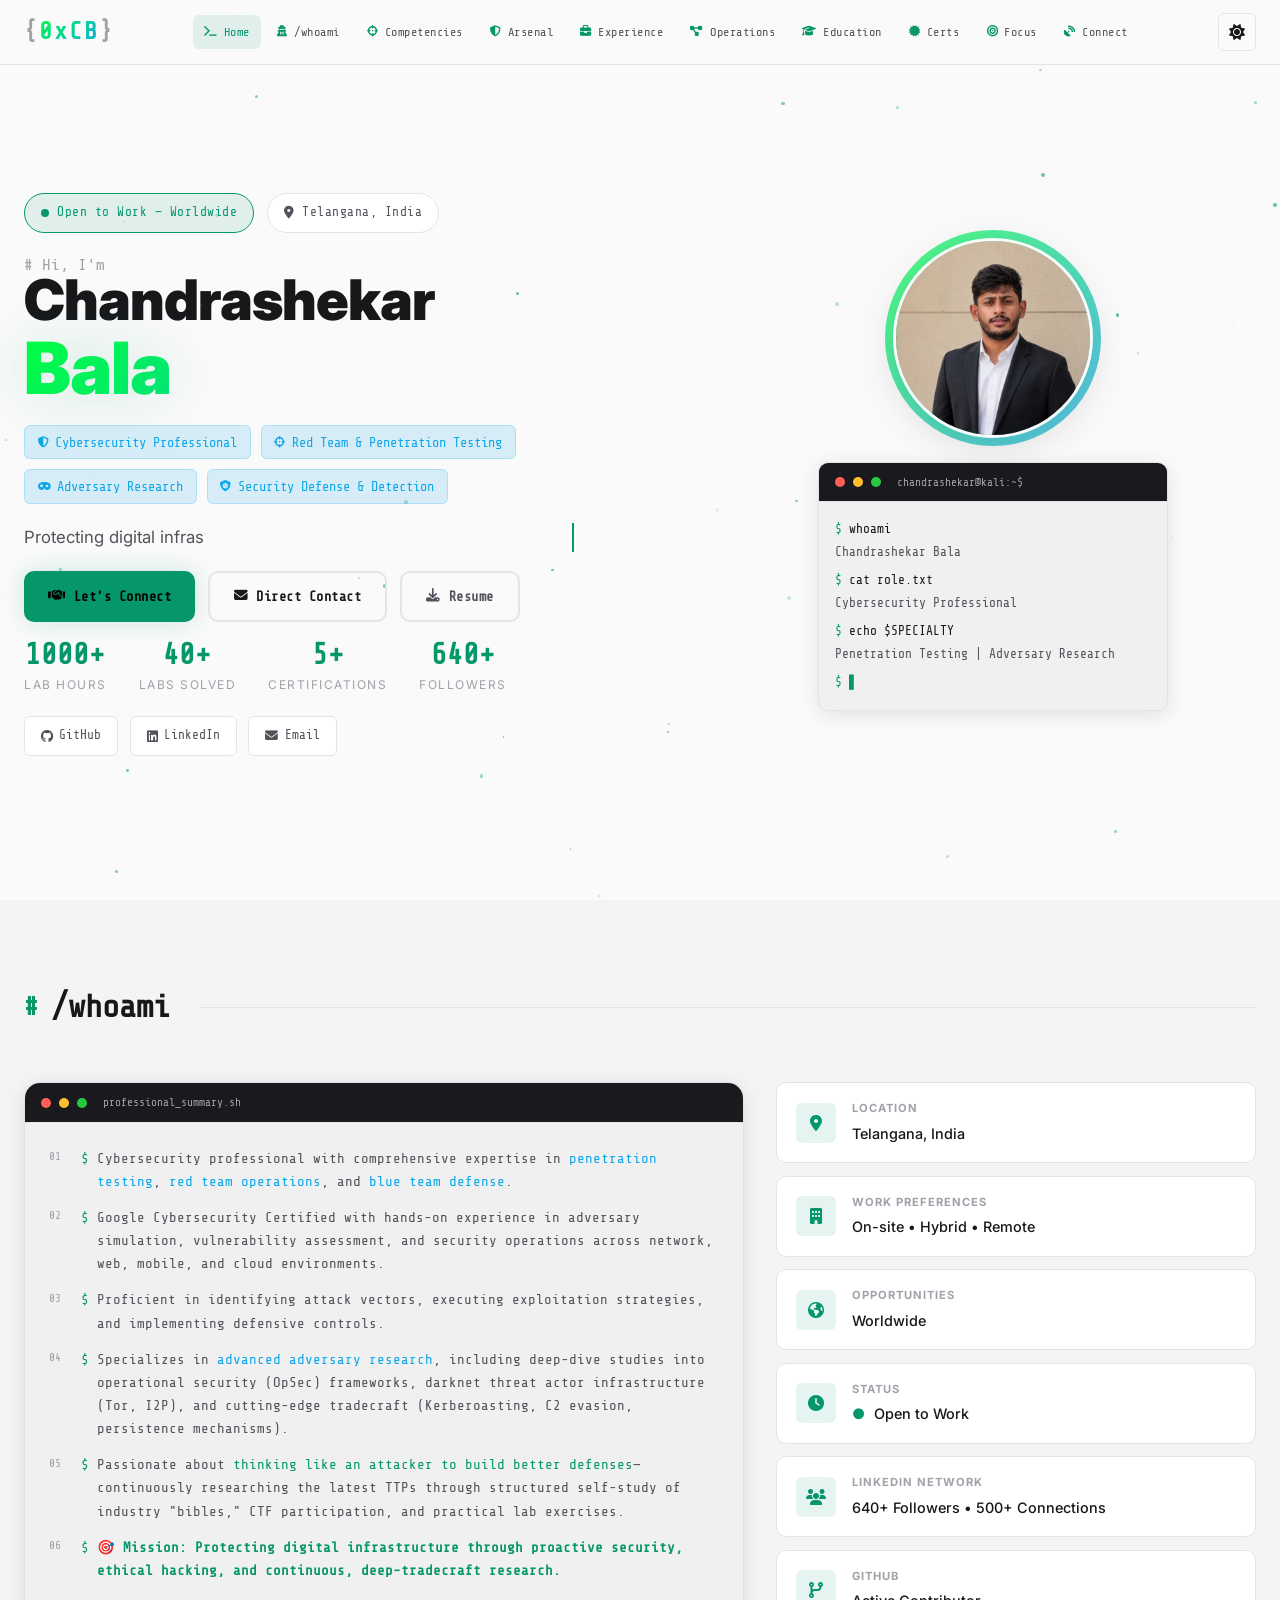
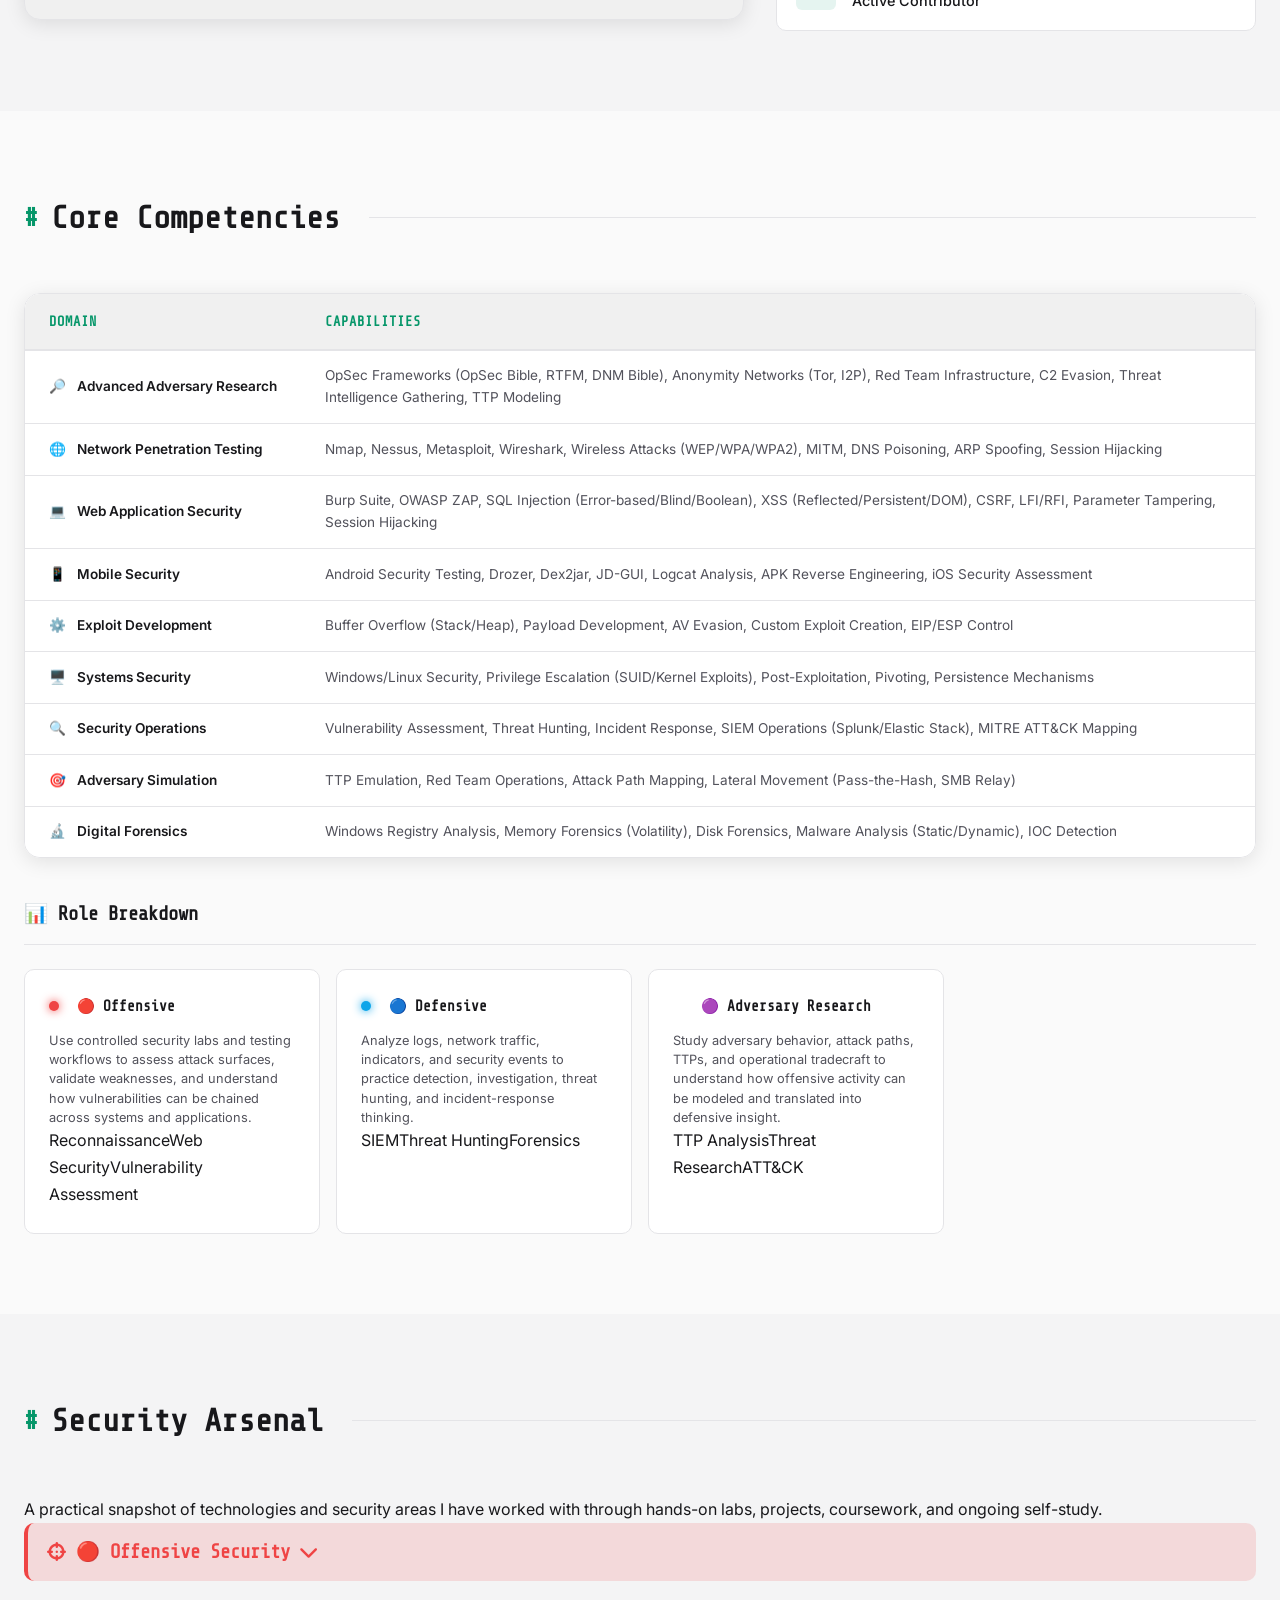
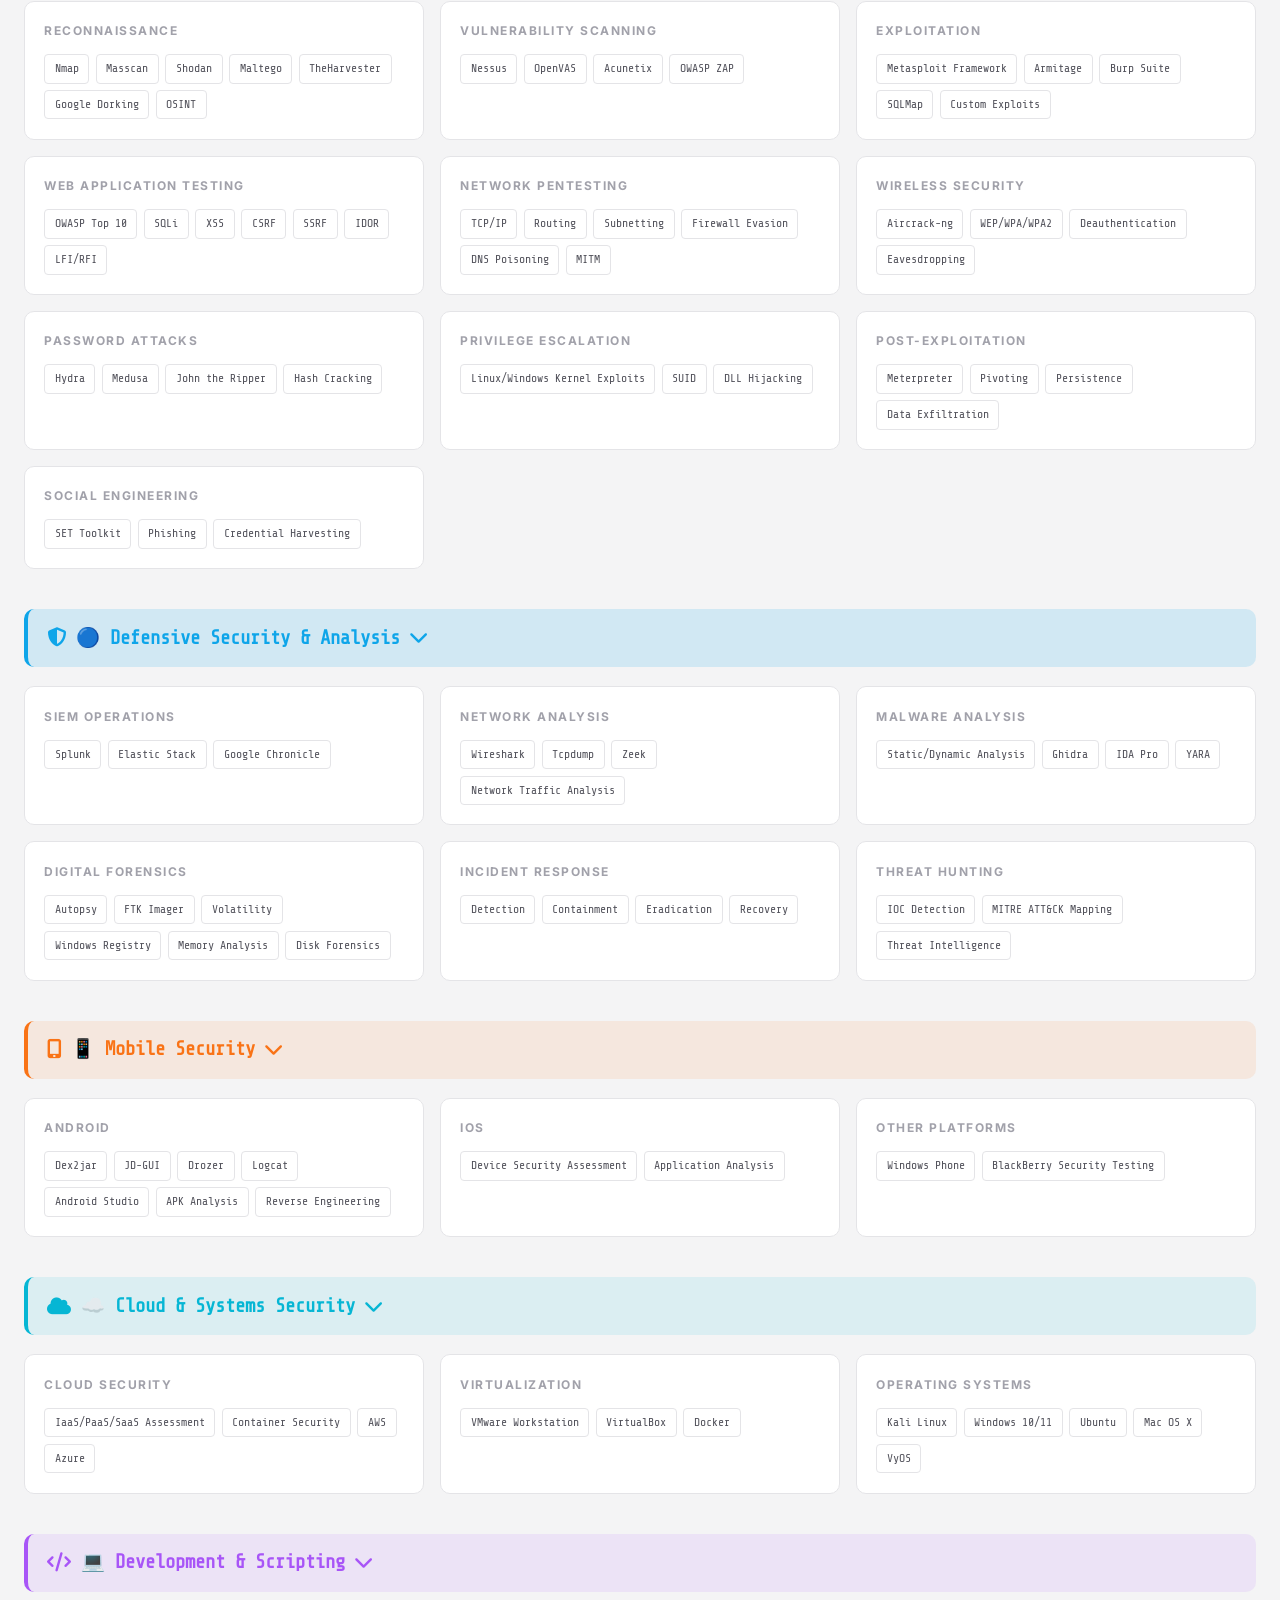
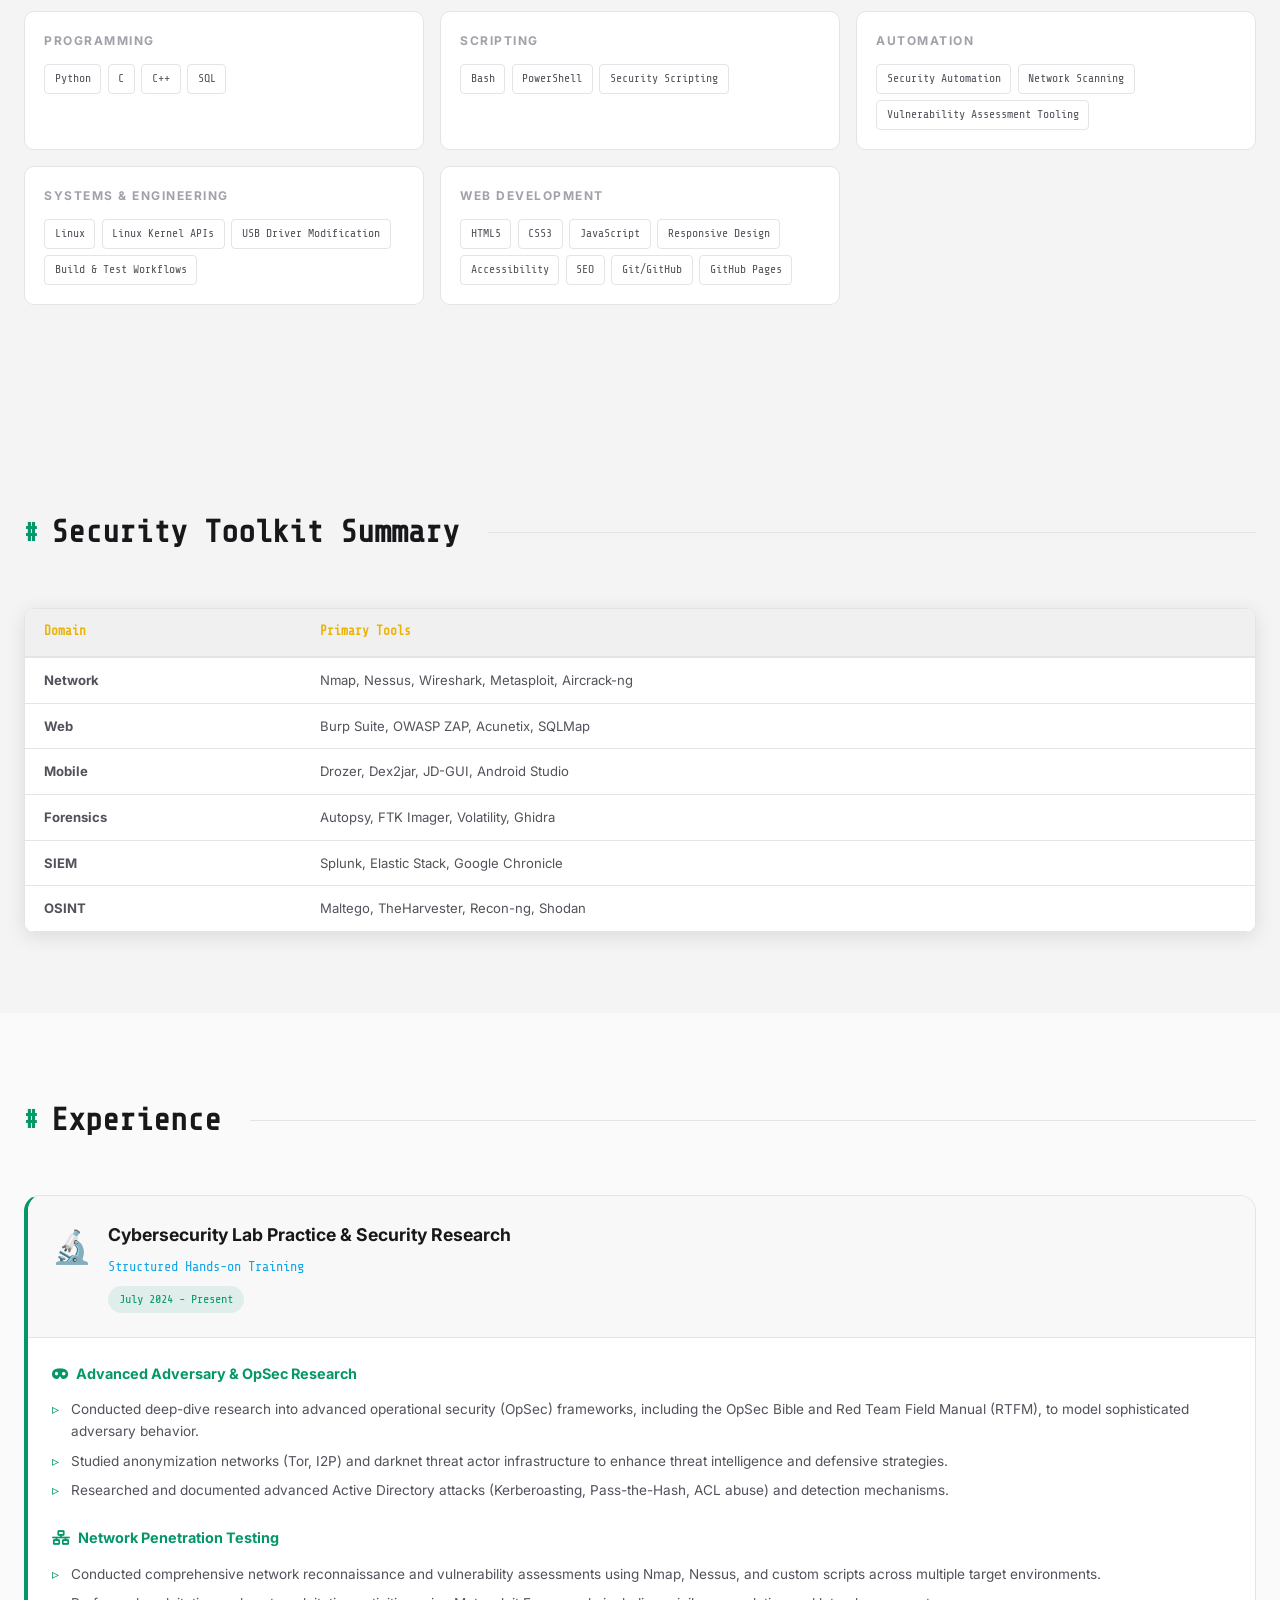
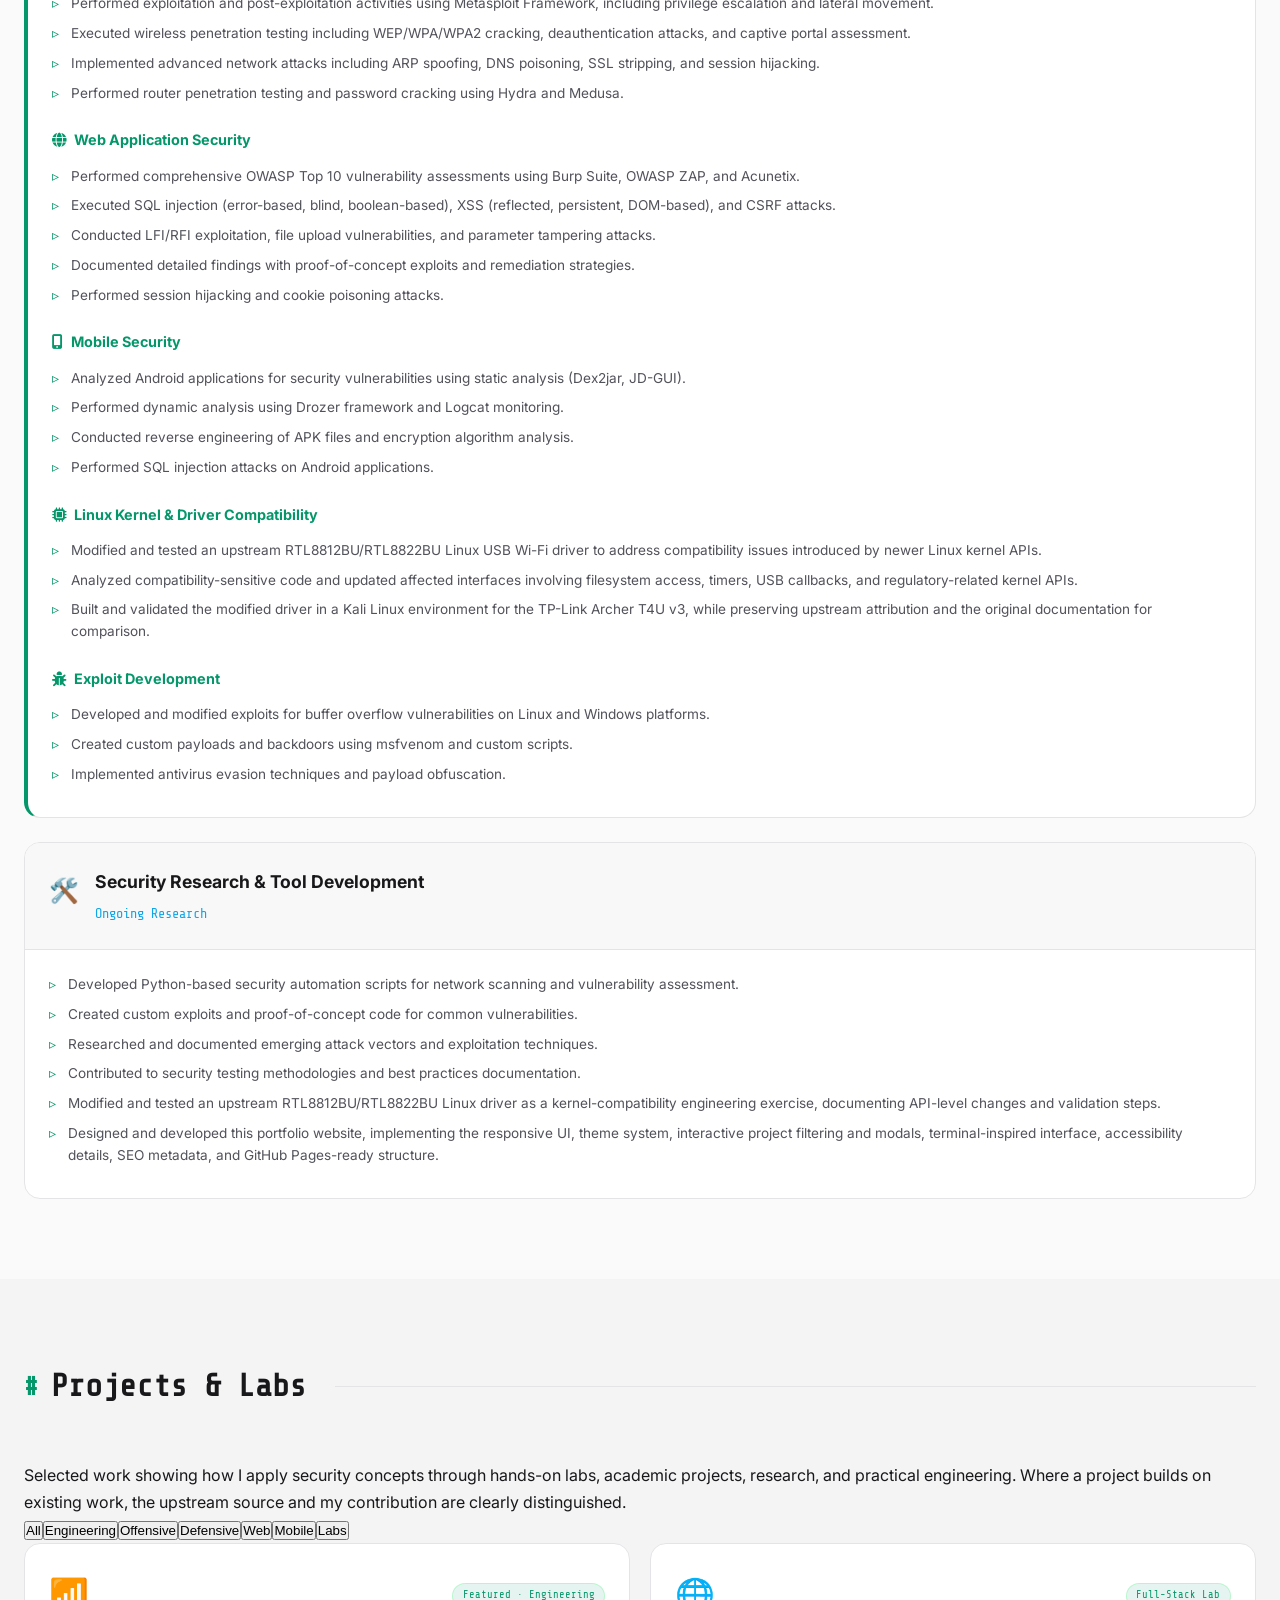
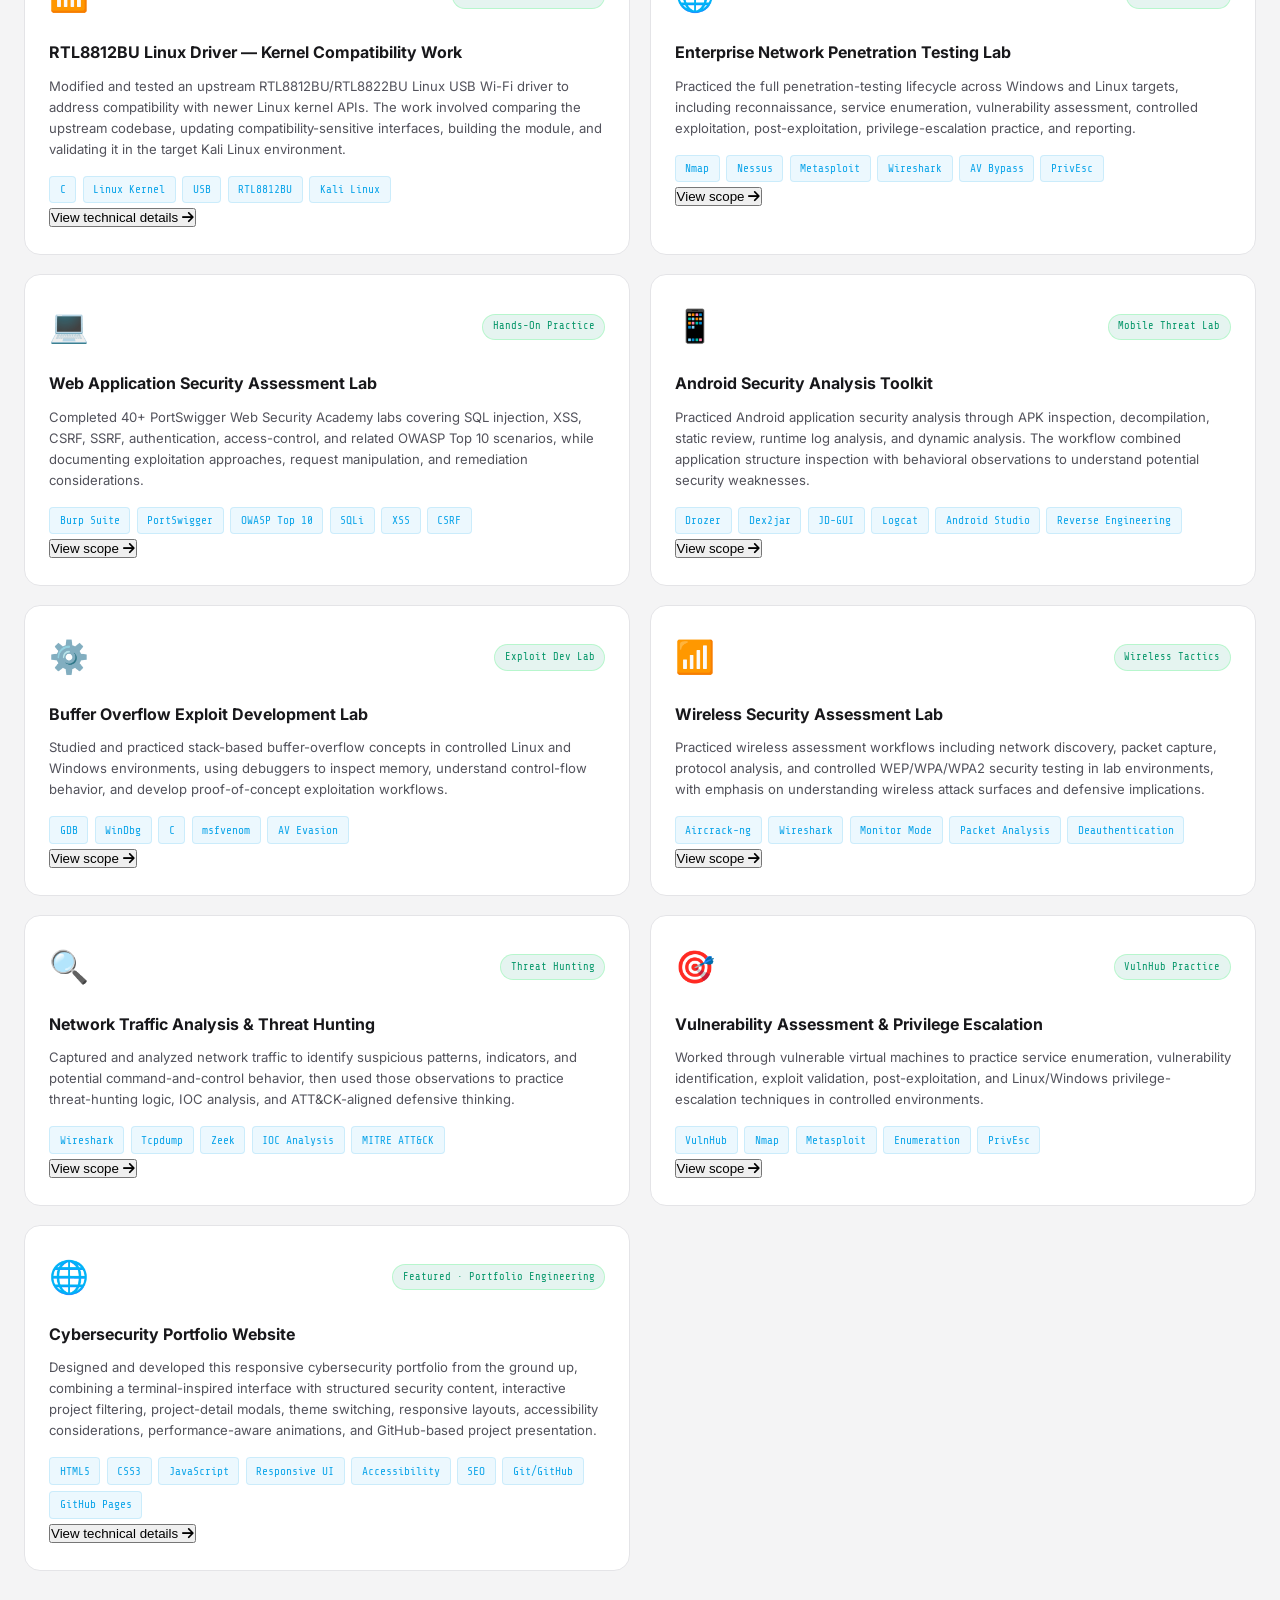
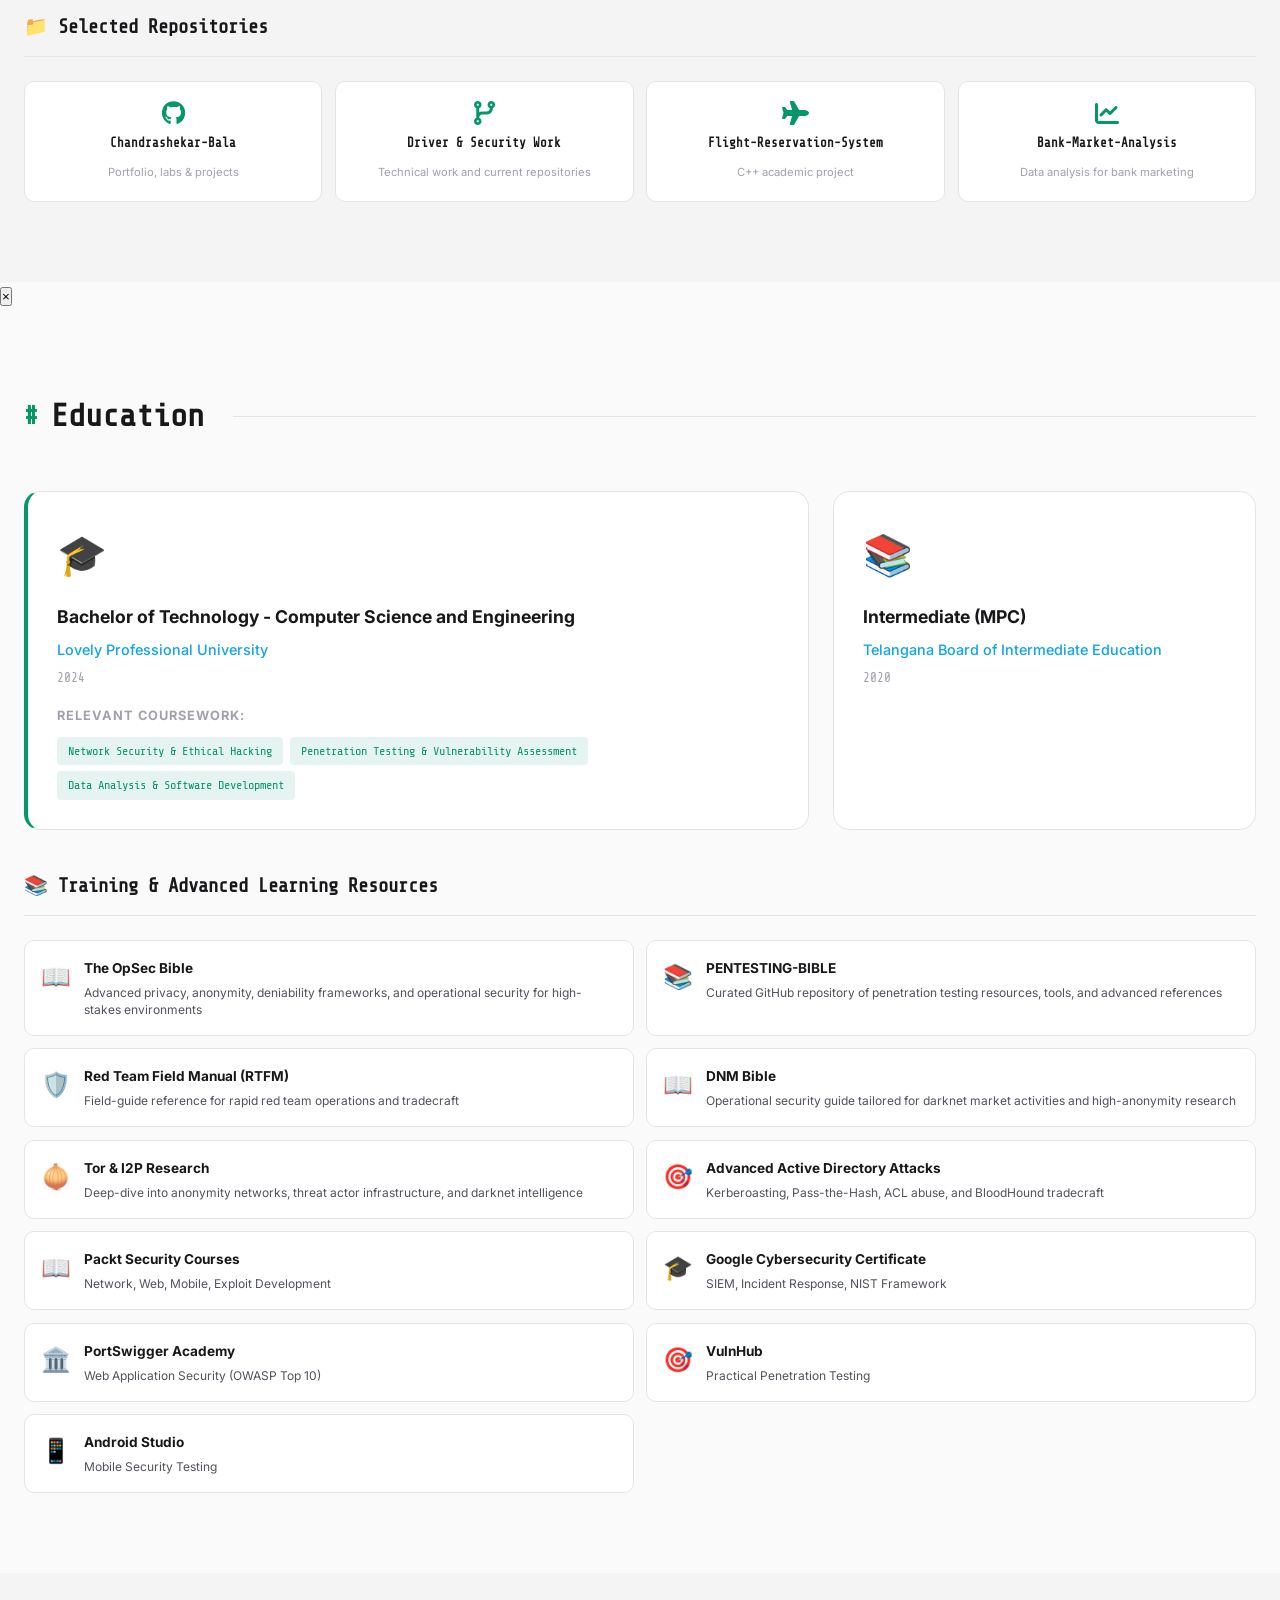
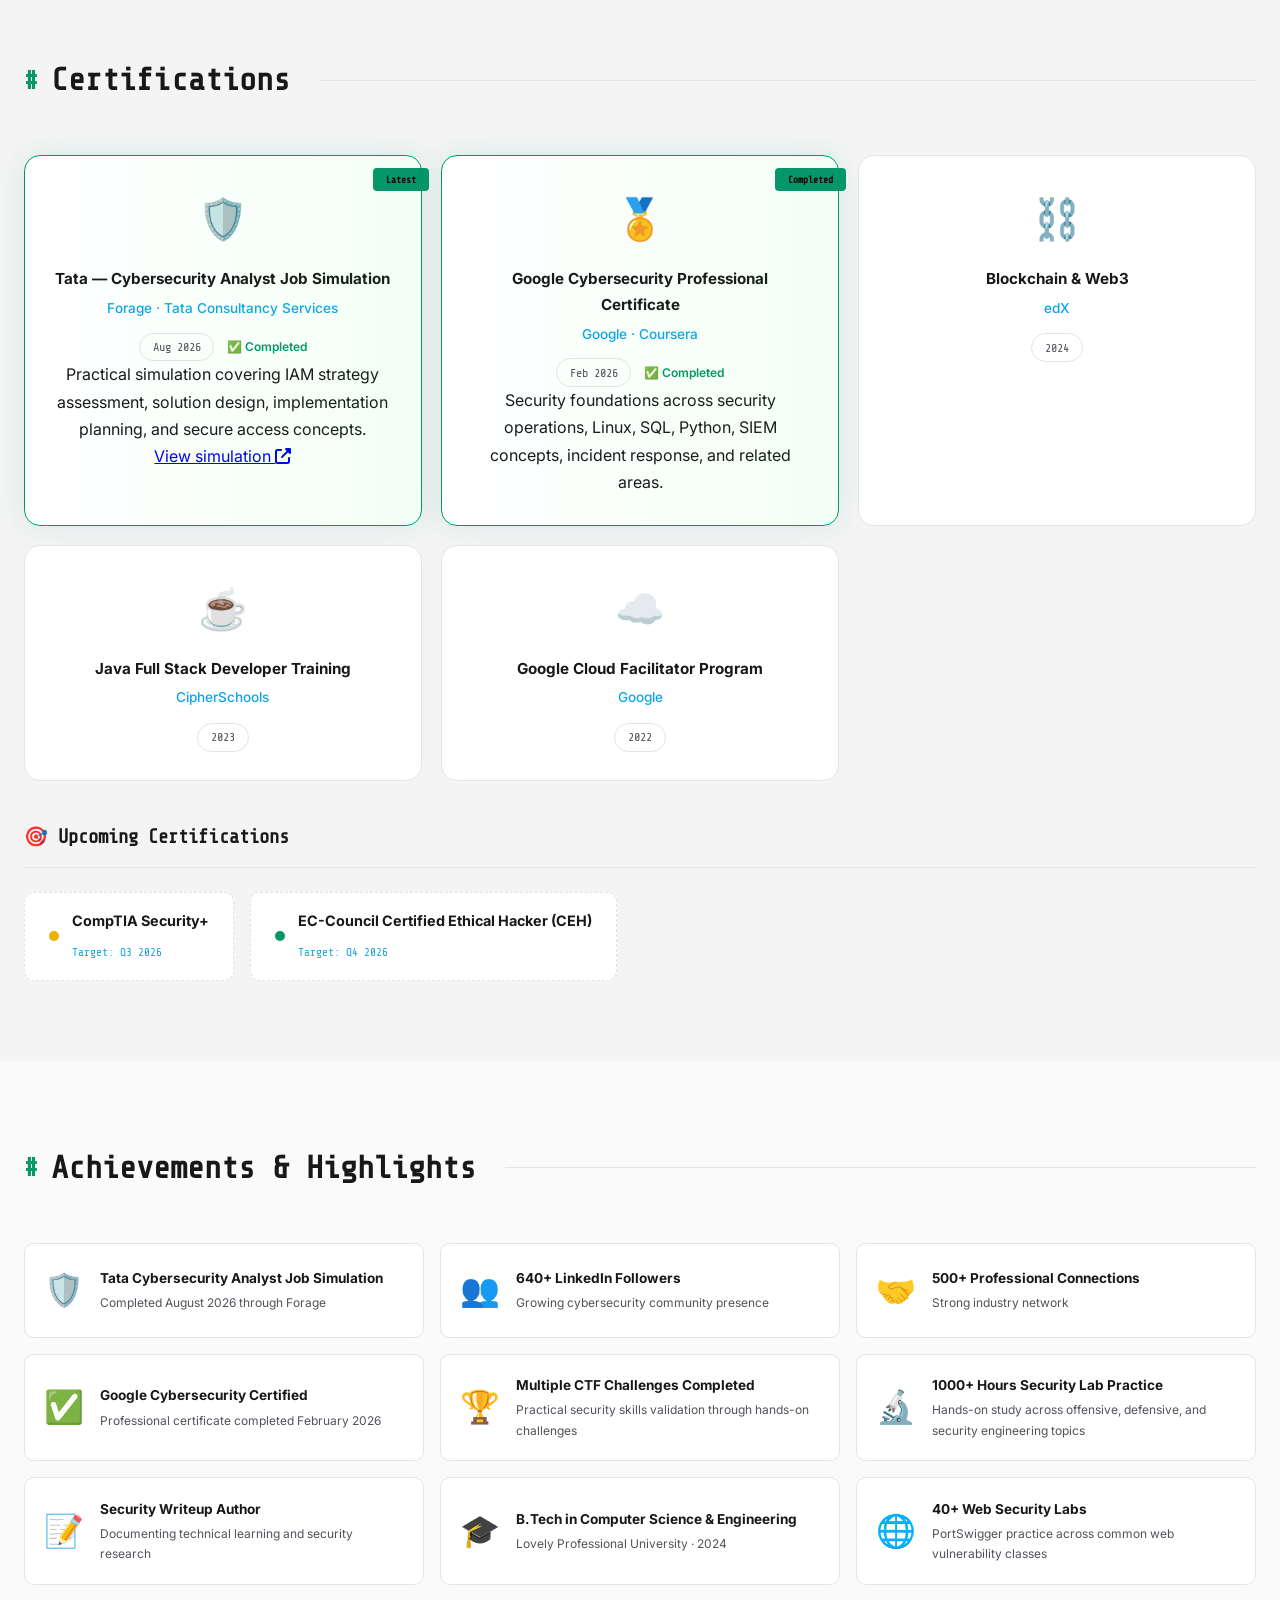
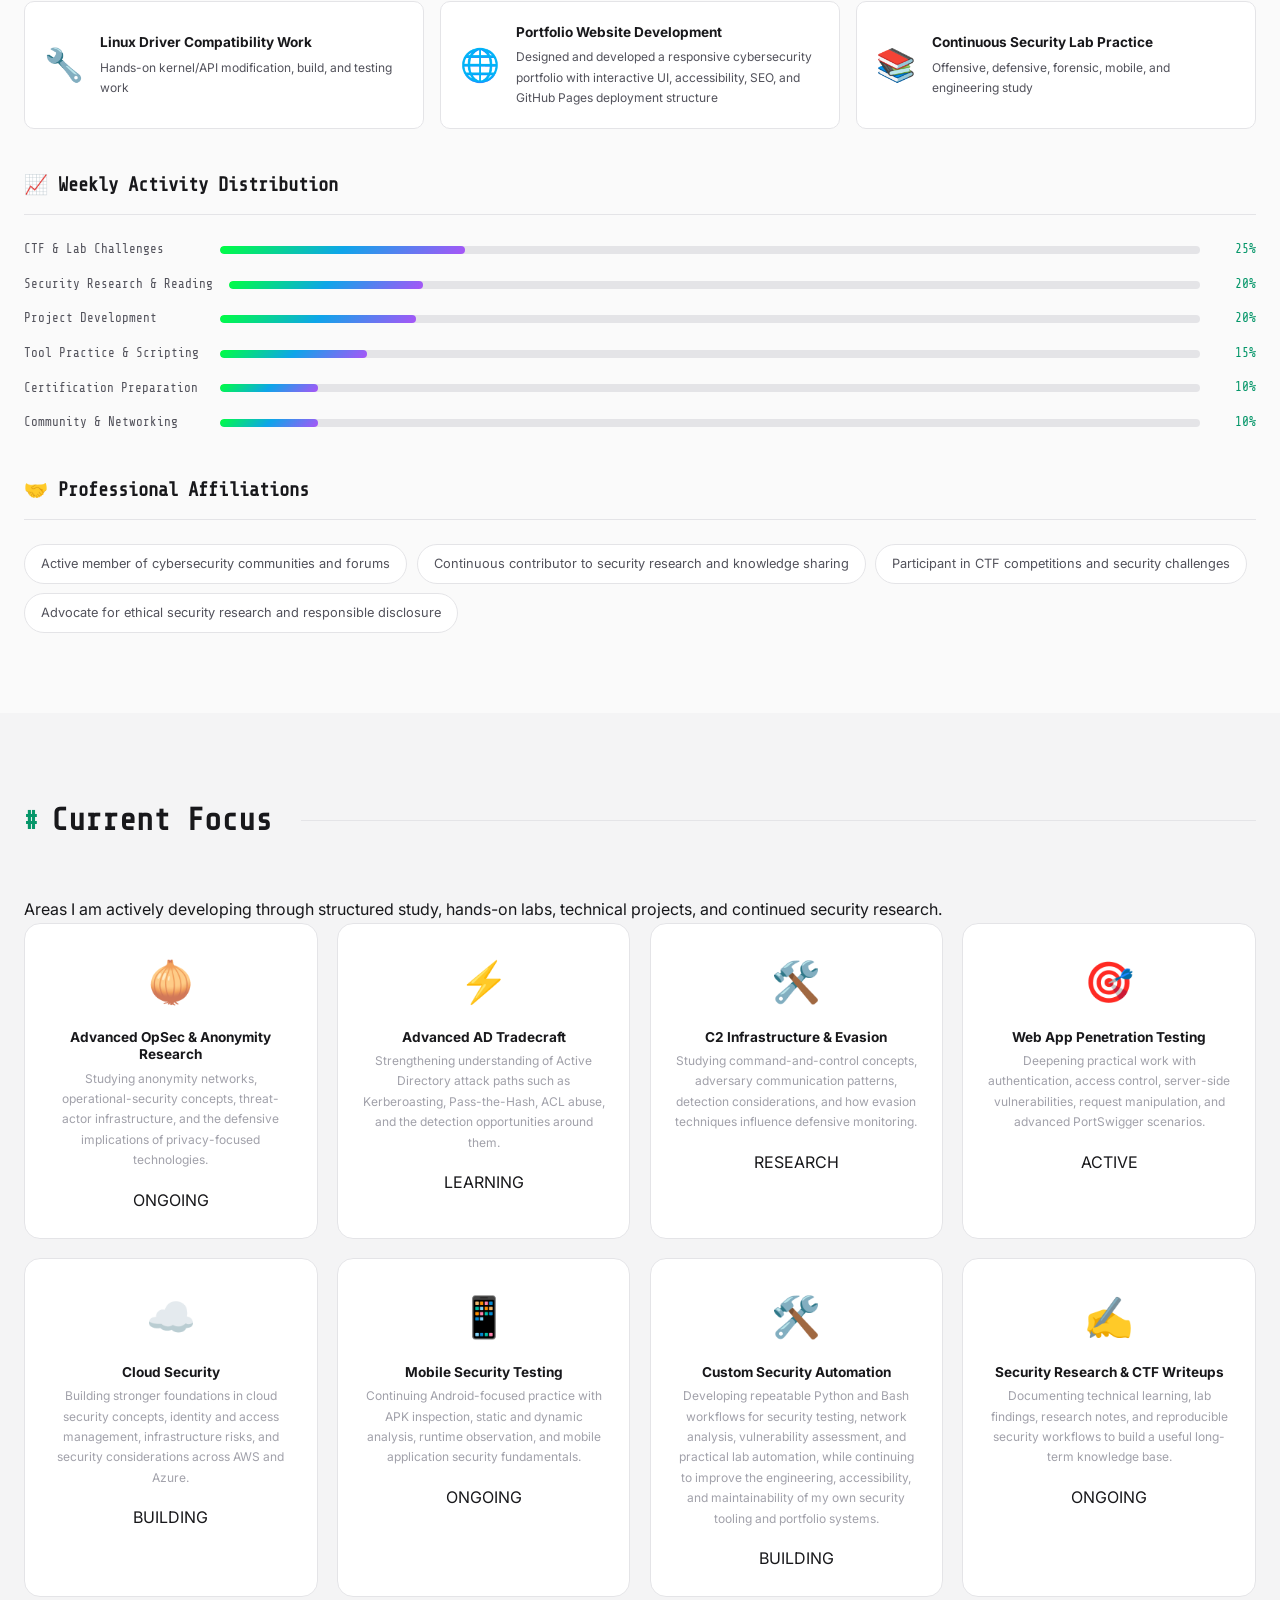
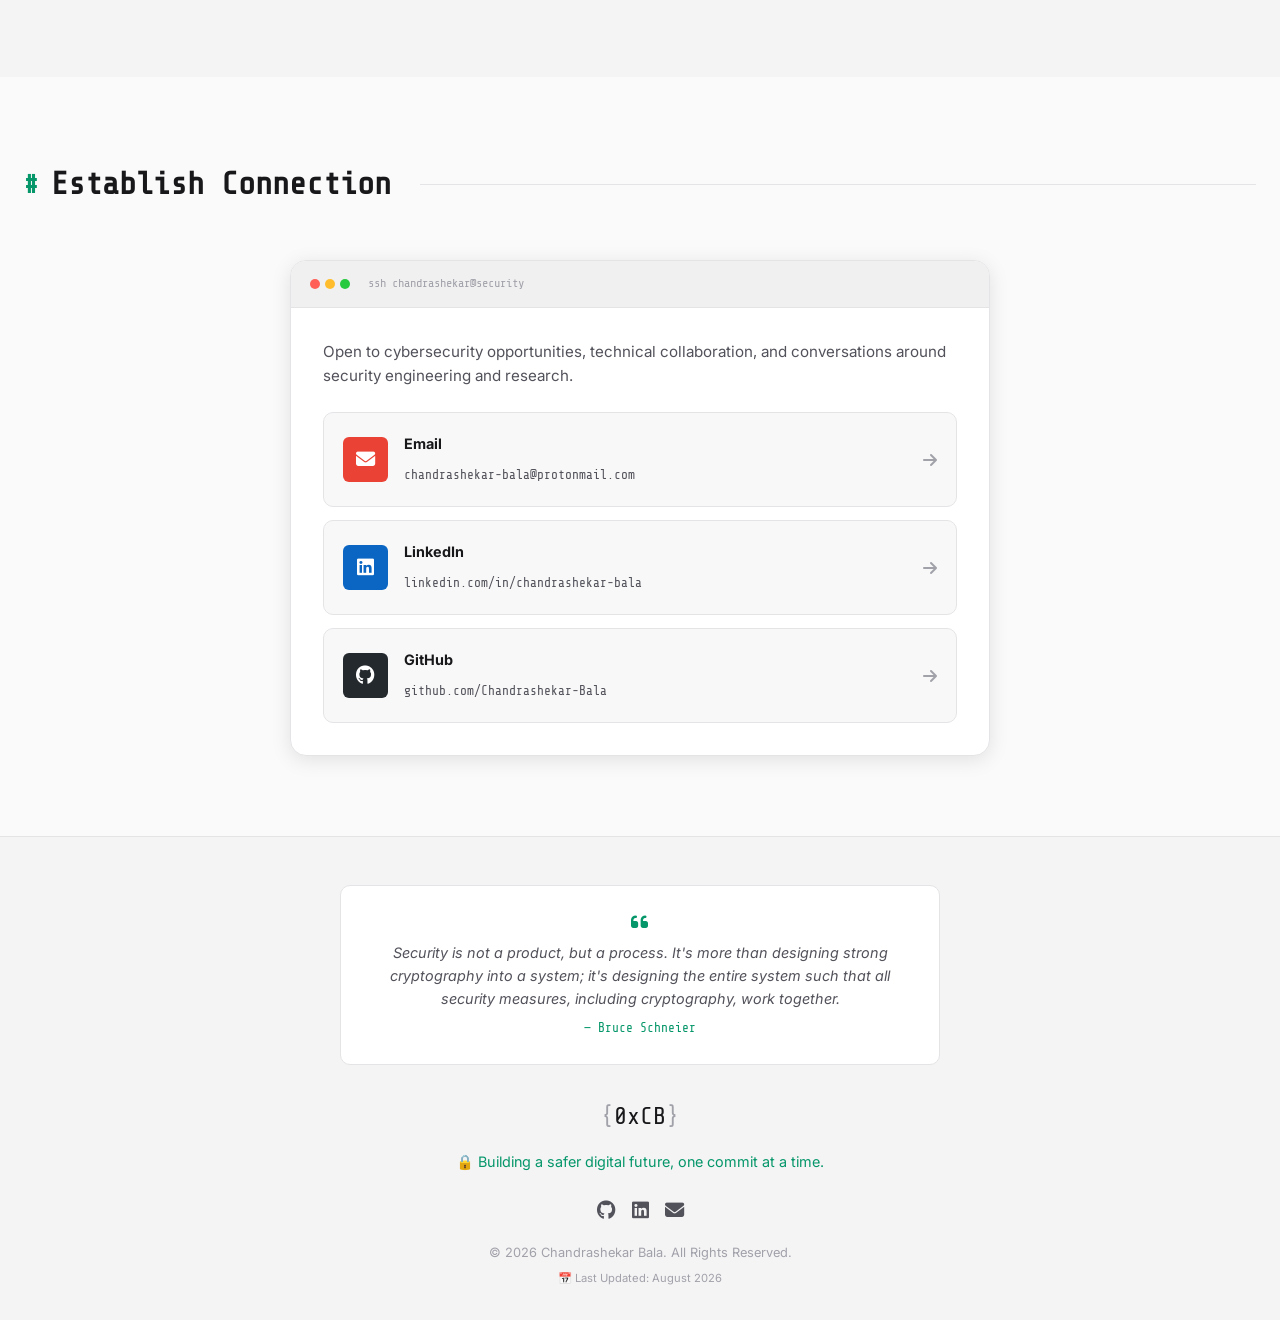
==== index.html @ 1fba9c30 "Updated projects index.html" ====
<!DOCTYPE html>
<html lang="en" data-theme="dark">
<head>
    <meta charset="UTF-8">
    <meta name="viewport" content="width=device-width, initial-scale=1.0">
    <title>Chandrashekar Bala | Cybersecurity Professional | Penetration Tester</title>
    <meta name="description" content="Cybersecurity Professional specializing in Penetration Testing, Red Team Operations, Adversary Research & Blue Team Defense. Google Cybersecurity Certified.">
    <meta name="keywords" content="cybersecurity, penetration testing, ethical hacking, red team, blue team, adversary research, security researcher, Chandrashekar Bala">
    <meta name="author" content="Chandrashekar Bala">
    <meta property="og:title" content="Chandrashekar Bala | Cybersecurity Professional">
    <meta property="og:description" content="Protecting digital infrastructure through proactive security, ethical hacking & deep tradecraft research">
    <meta property="og:image" content="profile.jpg">
    <meta property="og:url" content="https://chandrashekar-bala.github.io">
    <meta name="twitter:card" content="summary_large_image">
    <link rel="icon" type="image/x-icon" href="data:image/svg+xml,<svg xmlns='http://www.w3.org/2000/svg' viewBox='0 0 100 100'><text y='.9em' font-size='90'>🛡️</text></svg>">
    <link rel="stylesheet" href="style.css">
    <link rel="stylesheet" href="https://cdnjs.cloudflare.com/ajax/libs/font-awesome/6.5.1/css/all.min.css">
    <link rel="preconnect" href="https://fonts.googleapis.com">
    <link rel="preconnect" href="https://fonts.gstatic.com" crossorigin>
    <link href="https://fonts.googleapis.com/css2?family=Share+Tech+Mono&family=Inter:wght@300;400;500;600;700;800;900&family=Fira+Code:wght@400;500;600;700&display=swap" rel="stylesheet">
    <link rel="stylesheet" href="https://cdnjs.cloudflare.com/ajax/libs/animate.css/4.1.1/animate.min.css"/>
    <link rel="stylesheet" href="https://unpkg.com/aos@2.3.1/dist/aos.css"/>
</head>
<body>
    <!-- Matrix Rain Canvas -->
    <canvas id="matrixRain"></canvas>

    <!-- Navigation -->
    <nav class="navbar" id="navbar">
        <div class="nav-container">
            <a href="#" class="logo">
                <span class="logo-bracket">{</span>
                <span class="logo-text">0xCB</span>
                <span class="logo-bracket">}</span>
            </a>
            <div class="nav-links">
                <a href="#home"><i class="fas fa-terminal"></i><span>Home</span></a>
                <a href="#about"><i class="fas fa-user-secret"></i><span>/whoami</span></a>
                <a href="#competencies"><i class="fas fa-crosshairs"></i><span>Competencies</span></a>
                <a href="#arsenal"><i class="fas fa-shield-alt"></i><span>Arsenal</span></a>
                <a href="#experience"><i class="fas fa-briefcase"></i><span>Experience</span></a>
                <a href="#projects"><i class="fas fa-project-diagram"></i><span>Operations</span></a>
                <a href="#education"><i class="fas fa-graduation-cap"></i><span>Education</span></a>
                <a href="#certs"><i class="fas fa-certificate"></i><span>Certs</span></a>
                <a href="#focus"><i class="fas fa-bullseye"></i><span>Focus</span></a>
                <a href="#connect"><i class="fas fa-satellite-dish"></i><span>Connect</span></a>
            </div>
            <div class="nav-actions">
                <button class="theme-toggle" aria-label="Toggle theme">
                    <i class="fas fa-moon"></i>
                </button>
                <button class="hamburger" aria-label="Menu">
                    <span></span><span></span><span></span>
                </button>
            </div>
        </div>
    </nav>

    <!-- Hero Section -->
    <section id="home" class="hero">
        <div class="hero-content">
            <div class="hero-grid">
                <div class="hero-left">
                    <div class="hero-badge-group">
                        <span class="hero-badge pulse-badge">
                            <span class="pulse-dot"></span> Open to Work — Worldwide
                        </span>
                        <span class="hero-badge location-badge">
                            <i class="fas fa-map-marker-alt"></i> Telangana, India
                        </span>
                    </div>
                    <div class="hero-name-container">
                        <p class="hero-greeting"># Hi, I'm</p>
                        <h1 class="hero-name">
                            <span class="name-first">Chandrashekar</span>
                            <span class="name-last">Bala</span>
                        </h1>
                    </div>
                    <div class="hero-roles">
                        <span class="role-tag"><i class="fas fa-shield-alt"></i> Cybersecurity Professional</span>
                        <span class="role-tag"><i class="fas fa-crosshairs"></i> Red Team & Penetration Testing</span>
                        <span class="role-tag"><i class="fas fa-mask"></i> Adversary Research</span>
                        <span class="role-tag"><i class="fas fa-shield-virus"></i> Security Defense & Detection</span>
                    </div>
                    <p class="hero-mission">
                        Protecting digital infrastructure through proactive security, ethical hacking, and continuous deep-tradecraft research.
                    </p>
                    <div class="hero-actions">
                        <a href="#connect" class="btn btn-primary">
                            <i class="fas fa-handshake"></i> Let’s Connect
                        </a>
                        <a href="mailto:chandrashekar-bala@protonmail.com" class="btn btn-secondary">
                            <i class="fas fa-envelope"></i> Direct Contact
                        </a>
                        <a href="#" class="btn btn-outline" onclick="handleResumeClick(event)">
                            <i class="fas fa-download"></i> Resume
                        </a>
                    </div>
                    <div class="hero-stats">
                        <div class="stat-item">
                            <span class="stat-number" data-count="1000+">0</span>
                            <span class="stat-label"> Lab Hours</span>
                        </div>
                        <div class="stat-item">
                            <span class="stat-number" data-count="40+">0</span>
                            <span class="stat-label"> Labs Solved</span>
                        </div>
                        <div class="stat-item">
                            <span class="stat-number" data-count="5+">0</span>
                            <span class="stat-label">Certifications</span>
                        </div>
                        <div class="stat-item">
                            <span class="stat-number" data-count="640+">0</span>
                            <span class="stat-label"> Followers</span>
                        </div>
                    </div>
                    <div class="hero-socials">
                        <a href="https://github.com/Chandrashekar-Bala" target="_blank" class="social-btn" aria-label="GitHub" rel="noopener noreferrer">
                            <i class="fab fa-github"></i> GitHub
                        </a>
                        <a href="https://www.linkedin.com/in/chandrashekar-bala/" target="_blank" class="social-btn linkedin" aria-label="LinkedIn" rel="noopener noreferrer">
                            <i class="fab fa-linkedin"></i> LinkedIn
                        </a>
                        <a href="mailto:chandrashekar-bala@protonmail.com" class="social-btn email" aria-label="Email">
                            <i class="fas fa-envelope"></i> Email
                        </a>
                    </div>
                </div>
                <div class="hero-right">
                    <div class="profile-container">
                        <div class="profile-ring"></div>
                        <img src="profile.jpg" alt="Chandrashekar Bala" class="profile-img" onerror="this.src='data:image/svg+xml,<svg xmlns=%22http://www.w3.org/2000/svg%22 width=%22200%22 height=%22200%22><rect fill=%22%231a1a1a%22 width=%22200%22 height=%22200%22/><text fill=%22%2300ff41%22 font-family=%22monospace%22 font-size=%2280%22 x=%2250%25%22 y=%2255%25%22 text-anchor=%22middle%22 dominant-baseline=%22middle%22>CB</text></svg>'">
                    </div>
                    <div class="terminal-mini">
                        <div class="terminal-header">
                            <span class="t-dot red"></span>
                            <span class="t-dot yellow"></span>
                            <span class="t-dot green"></span>
                            <span class="terminal-title">chandrashekar@kali:~$</span>
                        </div>
                        <div class="terminal-body">
                            <p><span class="t-prompt">$</span> whoami</p>
                            <p class="t-output">Chandrashekar Bala</p>
                            <p><span class="t-prompt">$</span> cat role.txt</p>
                            <p class="t-output">Cybersecurity Professional</p>
                            <p><span class="t-prompt">$</span> echo $SPECIALTY</p>
                            <p class="t-output">Penetration Testing | Adversary Research</p>
                            <p><span class="t-prompt">$</span> <span class="t-cursor">▋</span></p>
                        </div>
                    </div>
                </div>
            </div>
        </div>
        <div class="scroll-indicator" aria-hidden="true">
            <div class="scroll-mouse"><span class="scroll-wheel"></span></div>
            <span>SCROLL DOWN</span>
        </div>
    </section>

    <!-- About Section -->
    <section id="about" class="about section-dark">
        <div class="section-container">
            <h2 class="section-title">
                <span class="title-hash">#</span>
                <span class="title-text">/whoami</span>
                <span class="title-line"></span>
            </h2>
            <div class="about-grid">
                <div class="about-terminal">
                    <div class="terminal-header">
                        <span class="t-dot red"></span>
                        <span class="t-dot yellow"></span>
                        <span class="t-dot green"></span>
                        <span class="terminal-title">professional_summary.sh</span>
                    </div>
                    <div class="terminal-body about-body">
                        <div class="terminal-line">
                            <span class="line-number">01</span>
                            <span class="t-prompt">$</span>
                            <div class="terminal-text">Cybersecurity professional with comprehensive expertise in <span class="text-highlight">penetration testing</span>, <span class="text-highlight">red team operations</span>, and <span class="text-highlight">blue team defense</span>.</div>
                        </div>
                        <div class="terminal-line">
                            <span class="line-number">02</span>
                            <span class="t-prompt">$</span>
                            <div class="terminal-text">Google Cybersecurity Certified with hands-on experience in adversary simulation, vulnerability assessment, and security operations across network, web, mobile, and cloud environments.</div>
                        </div>
                        <div class="terminal-line">
                            <span class="line-number">03</span>
                            <span class="t-prompt">$</span>
                            <div class="terminal-text">Proficient in identifying attack vectors, executing exploitation strategies, and implementing defensive controls.</div>
                        </div>
                        <div class="terminal-line">
                            <span class="line-number">04</span>
                            <span class="t-prompt">$</span>
                            <div class="terminal-text">Specializes in <span class="text-highlight">advanced adversary research</span>, including deep-dive studies into operational security (OpSec) frameworks, darknet threat actor infrastructure (Tor, I2P), and cutting-edge tradecraft (Kerberoasting, C2 evasion, persistence mechanisms).</div>
                        </div>
                        <div class="terminal-line">
                            <span class="line-number">05</span>
                            <span class="t-prompt">$</span>
                            <div class="terminal-text">Passionate about <span class="text-accent">thinking like an attacker to build better defenses</span>—continuously researching the latest TTPs through structured self-study of industry "bibles," CTF participation, and practical lab exercises.</div>
                        </div>
                        <div class="terminal-line mission-line">
                            <span class="line-number">06</span>
                            <span class="t-prompt">$</span>
                            <div class="terminal-text"><span class="mission-text">🎯 Mission: Protecting digital infrastructure through proactive security, ethical hacking, and continuous, deep-tradecraft research.</span></div>
                        </div>
                    </div>
                </div>
                <div class="about-info-cards">
                    <div class="info-card">
                        <div class="info-icon"><i class="fas fa-map-marker-alt"></i></div>
                        <div class="info-content">
                            <h4>Location</h4>
                            <p>Telangana, India</p>
                        </div>
                    </div>
                    <div class="info-card">
                        <div class="info-icon"><i class="fas fa-building"></i></div>
                        <div class="info-content">
                            <h4>Work Preferences</h4>
                            <p>On-site • Hybrid • Remote</p>
                        </div>
                    </div>
                    <div class="info-card">
                        <div class="info-icon"><i class="fas fa-globe-americas"></i></div>
                        <div class="info-content">
                            <h4>Opportunities</h4>
                            <p>Worldwide</p>
                        </div>
                    </div>
                    <div class="info-card">
                        <div class="info-icon"><i class="fas fa-clock"></i></div>
                        <div class="info-content">
                            <h4>Status</h4>
                            <p><span class="status-active">●</span> Open to Work</p>
                        </div>
                    </div>
                    <div class="info-card">
                        <div class="info-icon"><i class="fas fa-users"></i></div>
                        <div class="info-content">
                            <h4>LinkedIn Network</h4>
                            <p>640+ Followers • 500+ Connections</p>
                        </div>
                    </div>
                    <div class="info-card">
                        <div class="info-icon"><i class="fas fa-code-branch"></i></div>
                        <div class="info-content">
                            <h4>GitHub</h4>
                            <p>Active Contributor</p>
                        </div>
                    </div>
                </div>
            </div>
        </div>
    </section>

    <!-- Core Competencies Section -->
    <section id="competencies" class="competencies">
        <div class="section-container">
            <h2 class="section-title">
                <span class="title-hash">#</span>
                <span class="title-text">Core Competencies</span>
                <span class="title-line"></span>
            </h2>
            
            <!-- Competency Table -->
            <div class="comp-table-container">
                <table class="comp-table">
                    <thead>
                        <tr>
                            <th>Domain</th>
                            <th>Capabilities</th>
                        </tr>
                    </thead>
                    <tbody>
                        <tr>
                            <td><span class="comp-icon-cell">🔎</span> Advanced Adversary Research</td>
                            <td>OpSec Frameworks (OpSec Bible, RTFM, DNM Bible), Anonymity Networks (Tor, I2P), Red Team Infrastructure, C2 Evasion, Threat Intelligence Gathering, TTP Modeling</td>
                        </tr>
                        <tr>
                            <td><span class="comp-icon-cell">🌐</span> Network Penetration Testing</td>
                            <td>Nmap, Nessus, Metasploit, Wireshark, Wireless Attacks (WEP/WPA/WPA2), MITM, DNS Poisoning, ARP Spoofing, Session Hijacking</td>
                        </tr>
                        <tr>
                            <td><span class="comp-icon-cell">💻</span> Web Application Security</td>
                            <td>Burp Suite, OWASP ZAP, SQL Injection (Error-based/Blind/Boolean), XSS (Reflected/Persistent/DOM), CSRF, LFI/RFI, Parameter Tampering, Session Hijacking</td>
                        </tr>
                        <tr>
                            <td><span class="comp-icon-cell">📱</span> Mobile Security</td>
                            <td>Android Security Testing, Drozer, Dex2jar, JD-GUI, Logcat Analysis, APK Reverse Engineering, iOS Security Assessment</td>
                        </tr>
                        <tr>
                            <td><span class="comp-icon-cell">⚙️</span> Exploit Development</td>
                            <td>Buffer Overflow (Stack/Heap), Payload Development, AV Evasion, Custom Exploit Creation, EIP/ESP Control</td>
                        </tr>
                        <tr>
                            <td><span class="comp-icon-cell">🖥️</span> Systems Security</td>
                            <td>Windows/Linux Security, Privilege Escalation (SUID/Kernel Exploits), Post-Exploitation, Pivoting, Persistence Mechanisms</td>
                        </tr>
                        <tr>
                            <td><span class="comp-icon-cell">🔍</span> Security Operations</td>
                            <td>Vulnerability Assessment, Threat Hunting, Incident Response, SIEM Operations (Splunk/Elastic Stack), MITRE ATT&CK Mapping</td>
                        </tr>
                        <tr>
                            <td><span class="comp-icon-cell">🎯</span> Adversary Simulation</td>
                            <td>TTP Emulation, Red Team Operations, Attack Path Mapping, Lateral Movement (Pass-the-Hash, SMB Relay)</td>
                        </tr>
                        <tr>
                            <td><span class="comp-icon-cell">🔬</span> Digital Forensics</td>
                            <td>Windows Registry Analysis, Memory Forensics (Volatility), Disk Forensics, Malware Analysis (Static/Dynamic), IOC Detection</td>
                        </tr>
                    </tbody>
                </table>
            </div>

            <!-- Role Breakdown -->
            <div class="role-breakdown">
                <h3 class="subsection-title">📊 Role Breakdown</h3>
                <div class="role-grid">
                    <div class="role-card red-role">
                        <div class="role-card-header"><span class="role-dot red"></span><h4>🔴 Offensive</h4></div>
                        <p>Use controlled security labs and testing workflows to assess attack surfaces, validate weaknesses, and understand how vulnerabilities can be chained across systems and applications.</p>
                        <div class="role-tags"><span>Reconnaissance</span><span>Web Security</span><span>Vulnerability Assessment</span></div>
                    </div>
                    <div class="role-card blue-role">
                        <div class="role-card-header"><span class="role-dot blue"></span><h4>🔵 Defensive</h4></div>
                        <p>Analyze logs, network traffic, indicators, and security events to practice detection, investigation, threat hunting, and incident-response thinking.</p>
                        <div class="role-tags"><span>SIEM</span><span>Threat Hunting</span><span>Forensics</span></div>
                    </div>
                    <div class="role-card purple-role">
                        <div class="role-card-header"><span class="role-dot purple"></span><h4>🟣 Adversary Research</h4></div>
                        <p>Study adversary behavior, attack paths, TTPs, and operational tradecraft to understand how offensive activity can be modeled and translated into defensive insight.</p>
                        <div class="role-tags"><span>TTP Analysis</span><span>Threat Research</span><span>ATT&amp;CK</span></div>
                    </div>
                </div>
            </div>
        </div>
    </section>

    <!-- Technical Skills Arsenal -->
    <section id="arsenal" class="arsenal section-dark">
        <div class="section-container">
            <h2 class="section-title">
                <span class="title-hash">#</span>
                <span class="title-text">Security Arsenal</span>
                <span class="title-line"></span>
            </h2>

            <p class="section-lead">A practical snapshot of technologies and security areas I have worked with through hands-on labs, projects, coursework, and ongoing self-study.</p>
            <!-- Offensive Security -->
            <div class="arsenal-block">
                <h3 class="arsenal-main-title red-team-title">
                    <i class="fas fa-crosshairs"></i> 🔴 Offensive Security
                </h3>
                <div class="arsenal-categories">
                    <div class="arsenal-cat">
                        <h4>Reconnaissance</h4>
                        <div class="arsenal-tags">
                            <span>Nmap</span><span>Masscan</span><span>Shodan</span><span>Maltego</span><span>TheHarvester</span><span>Google Dorking</span><span>OSINT</span>
                        </div>
                    </div>
                    <div class="arsenal-cat">
                        <h4>Vulnerability Scanning</h4>
                        <div class="arsenal-tags">
                            <span>Nessus</span><span>OpenVAS</span><span>Acunetix</span><span>OWASP ZAP</span>
                        </div>
                    </div>
                    <div class="arsenal-cat">
                        <h4>Exploitation</h4>
                        <div class="arsenal-tags">
                            <span>Metasploit Framework</span><span>Armitage</span><span>Burp Suite</span><span>SQLMap</span><span>Custom Exploits</span>
                        </div>
                    </div>
                    <div class="arsenal-cat">
                        <h4>Web Application Testing</h4>
                        <div class="arsenal-tags">
                            <span>OWASP Top 10</span><span>SQLi</span><span>XSS</span><span>CSRF</span><span>SSRF</span><span>IDOR</span><span>LFI/RFI</span>
                        </div>
                    </div>
                    <div class="arsenal-cat">
                        <h4>Network Pentesting</h4>
                        <div class="arsenal-tags">
                            <span>TCP/IP</span><span>Routing</span><span>Subnetting</span><span>Firewall Evasion</span><span>DNS Poisoning</span><span>MITM</span>
                        </div>
                    </div>
                    <div class="arsenal-cat">
                        <h4>Wireless Security</h4>
                        <div class="arsenal-tags">
                            <span>Aircrack-ng</span><span>WEP/WPA/WPA2</span><span>Deauthentication</span><span>Eavesdropping</span>
                        </div>
                    </div>
                    <div class="arsenal-cat">
                        <h4>Password Attacks</h4>
                        <div class="arsenal-tags">
                            <span>Hydra</span><span>Medusa</span><span>John the Ripper</span><span>Hash Cracking</span>
                        </div>
                    </div>
                    <div class="arsenal-cat">
                        <h4>Privilege Escalation</h4>
                        <div class="arsenal-tags">
                            <span>Linux/Windows Kernel Exploits</span><span>SUID</span><span>DLL Hijacking</span>
                        </div>
                    </div>
                    <div class="arsenal-cat">
                        <h4>Post-Exploitation</h4>
                        <div class="arsenal-tags">
                            <span>Meterpreter</span><span>Pivoting</span><span>Persistence</span><span>Data Exfiltration</span>
                        </div>
                    </div>
                    <div class="arsenal-cat">
                        <h4>Social Engineering</h4>
                        <div class="arsenal-tags">
                            <span>SET Toolkit</span><span>Phishing</span><span>Credential Harvesting</span>
                        </div>
                    </div>
                </div>
            </div>

            <!-- Defensive Security -->
            <div class="arsenal-block">
                <h3 class="arsenal-main-title blue-team-title">
                    <i class="fas fa-shield-alt"></i> 🔵 Defensive Security & Analysis
                </h3>
                <div class="arsenal-categories">
                    <div class="arsenal-cat">
                        <h4>SIEM Operations</h4>
                        <div class="arsenal-tags">
                            <span>Splunk</span><span>Elastic Stack</span><span>Google Chronicle</span>
                        </div>
                    </div>
                    <div class="arsenal-cat">
                        <h4>Network Analysis</h4>
                        <div class="arsenal-tags">
                            <span>Wireshark</span><span>Tcpdump</span><span>Zeek</span><span>Network Traffic Analysis</span>
                        </div>
                    </div>
                    <div class="arsenal-cat">
                        <h4>Malware Analysis</h4>
                        <div class="arsenal-tags">
                            <span>Static/Dynamic Analysis</span><span>Ghidra</span><span>IDA Pro</span><span>YARA</span>
                        </div>
                    </div>
                    <div class="arsenal-cat">
                        <h4>Digital Forensics</h4>
                        <div class="arsenal-tags">
                            <span>Autopsy</span><span>FTK Imager</span><span>Volatility</span><span>Windows Registry</span><span>Memory Analysis</span><span>Disk Forensics</span>
                        </div>
                    </div>
                    <div class="arsenal-cat">
                        <h4>Incident Response</h4>
                        <div class="arsenal-tags">
                            <span>Detection</span><span>Containment</span><span>Eradication</span><span>Recovery</span>
                        </div>
                    </div>
                    <div class="arsenal-cat">
                        <h4>Threat Hunting</h4>
                        <div class="arsenal-tags">
                            <span>IOC Detection</span><span>MITRE ATT&CK Mapping</span><span>Threat Intelligence</span>
                        </div>
                    </div>
                </div>
            </div>

            <!-- Mobile Security -->
            <div class="arsenal-block">
                <h3 class="arsenal-main-title mobile-title">
                    <i class="fas fa-mobile-alt"></i> 📱 Mobile Security
                </h3>
                <div class="arsenal-categories">
                    <div class="arsenal-cat">
                        <h4>Android</h4>
                        <div class="arsenal-tags">
                            <span>Dex2jar</span><span>JD-GUI</span><span>Drozer</span><span>Logcat</span><span>Android Studio</span><span>APK Analysis</span><span>Reverse Engineering</span>
                        </div>
                    </div>
                    <div class="arsenal-cat">
                        <h4>iOS</h4>
                        <div class="arsenal-tags">
                            <span>Device Security Assessment</span><span>Application Analysis</span>
                        </div>
                    </div>
                    <div class="arsenal-cat">
                        <h4>Other Platforms</h4>
                        <div class="arsenal-tags">
                            <span>Windows Phone</span><span>BlackBerry Security Testing</span>
                        </div>
                    </div>
                </div>
            </div>

            <!-- Cloud & Systems -->
            <div class="arsenal-block">
                <h3 class="arsenal-main-title cloud-title">
                    <i class="fas fa-cloud"></i> ☁️ Cloud & Systems Security
                </h3>
                <div class="arsenal-categories">
                    <div class="arsenal-cat">
                        <h4>Cloud Security</h4>
                        <div class="arsenal-tags">
                            <span>IaaS/PaaS/SaaS Assessment</span><span>Container Security</span><span>AWS</span><span>Azure</span>
                        </div>
                    </div>
                    <div class="arsenal-cat">
                        <h4>Virtualization</h4>
                        <div class="arsenal-tags">
                            <span>VMware Workstation</span><span>VirtualBox</span><span>Docker</span>
                        </div>
                    </div>
                    <div class="arsenal-cat">
                        <h4>Operating Systems</h4>
                        <div class="arsenal-tags">
                            <span>Kali Linux</span><span>Windows 10/11</span><span>Ubuntu</span><span>Mac OS X</span><span>VyOS</span>
                        </div>
                    </div>
                </div>
            </div>

            <!-- Development & Scripting -->
            <div class="arsenal-block">
                <h3 class="arsenal-main-title dev-title"><i class="fas fa-code"></i> 💻 Development &amp; Scripting</h3>
                <div class="arsenal-categories">
                    <div class="arsenal-cat"><h4>Programming</h4><div class="arsenal-tags"><span>Python</span><span>C</span><span>C++</span><span>SQL</span></div></div>
                    <div class="arsenal-cat"><h4>Scripting</h4><div class="arsenal-tags"><span>Bash</span><span>PowerShell</span><span>Security Scripting</span></div></div>
                    <div class="arsenal-cat"><h4>Automation</h4><div class="arsenal-tags"><span>Security Automation</span><span>Network Scanning</span><span>Vulnerability Assessment Tooling</span></div></div>
                    <div class="arsenal-cat"><h4>Systems &amp; Engineering</h4><div class="arsenal-tags"><span>Linux</span><span>Linux Kernel APIs</span><span>USB Driver Modification</span><span>Build &amp; Test Workflows</span></div></div>
                    <div class="arsenal-cat"><h4>Web Development</h4><div class="arsenal-tags"><span>HTML5</span><span>CSS3</span><span>JavaScript</span><span>Responsive Design</span><span>Accessibility</span><span>SEO</span><span>Git/GitHub</span><span>GitHub Pages</span></div></div>
                </div>
            </div>

        </div>
    </section>

    <!-- Security Toolkit Summary -->
    <section id="toolkit-summary" class="toolkit-summary section-dark">
        <div class="section-container">
            <h2 class="section-title">
                <span class="title-hash">#</span>
                <span class="title-text">Security Toolkit Summary</span>
                <span class="title-line"></span>
            </h2>
            <div class="toolkit-table-container animated-card">
                <table class="toolkit-table">
                    <thead>
                        <tr><th>Domain</th><th>Primary Tools</th></tr>
                    </thead>
                    <tbody>
                        <tr><td><strong>Network</strong></td><td>Nmap, Nessus, Wireshark, Metasploit, Aircrack-ng</td></tr>
                        <tr><td><strong>Web</strong></td><td>Burp Suite, OWASP ZAP, Acunetix, SQLMap</td></tr>
                        <tr><td><strong>Mobile</strong></td><td>Drozer, Dex2jar, JD-GUI, Android Studio</td></tr>
                        <tr><td><strong>Forensics</strong></td><td>Autopsy, FTK Imager, Volatility, Ghidra</td></tr>
                        <tr><td><strong>SIEM</strong></td><td>Splunk, Elastic Stack, Google Chronicle</td></tr>
                        <tr><td><strong>OSINT</strong></td><td>Maltego, TheHarvester, Recon-ng, Shodan</td></tr>
                    </tbody>
                </table>
            </div>
        </div>
    </section>

    <!-- Experience Section -->
    <section id="experience" class="experience">
        <div class="section-container">
            <h2 class="section-title">
                <span class="title-hash">#</span>
                <span class="title-text">Experience</span>
                <span class="title-line"></span>
            </h2>
            
            <div class="exp-timeline">
                <div class="exp-card main-exp">
                    <div class="exp-header">
                        <div class="exp-icon-large">🔬</div>
                        <div class="exp-title-group">
                            <h3>Cybersecurity Lab Practice & Security Research</h3>
                            <p class="exp-type">Structured Hands-on Training</p>
                            <span class="exp-date">July 2024 - Present</span>
                        </div>
                    </div>
                    <div class="exp-body">
                        <div class="exp-section">
                            <h4><i class="fas fa-mask"></i> Advanced Adversary & OpSec Research</h4>
                            <ul>
                                <li>Conducted deep-dive research into advanced operational security (OpSec) frameworks, including the OpSec Bible and Red Team Field Manual (RTFM), to model sophisticated adversary behavior.</li>
                                <li>Studied anonymization networks (Tor, I2P) and darknet threat actor infrastructure to enhance threat intelligence and defensive strategies.</li>
                                <li>Researched and documented advanced Active Directory attacks (Kerberoasting, Pass-the-Hash, ACL abuse) and detection mechanisms.</li>
                            </ul>
                        </div>
                        <div class="exp-section">
                            <h4><i class="fas fa-network-wired"></i> Network Penetration Testing</h4>
                            <ul>
                                <li>Conducted comprehensive network reconnaissance and vulnerability assessments using Nmap, Nessus, and custom scripts across multiple target environments.</li>
                                <li>Performed exploitation and post-exploitation activities using Metasploit Framework, including privilege escalation and lateral movement.</li>
                                <li>Executed wireless penetration testing including WEP/WPA/WPA2 cracking, deauthentication attacks, and captive portal assessment.</li>
                                <li>Implemented advanced network attacks including ARP spoofing, DNS poisoning, SSL stripping, and session hijacking.</li>
                                <li>Performed router penetration testing and password cracking using Hydra and Medusa.</li>
                            </ul>
                        </div>
                        <div class="exp-section">
                            <h4><i class="fas fa-globe"></i> Web Application Security</h4>
                            <ul>
                                <li>Performed comprehensive OWASP Top 10 vulnerability assessments using Burp Suite, OWASP ZAP, and Acunetix.</li>
                                <li>Executed SQL injection (error-based, blind, boolean-based), XSS (reflected, persistent, DOM-based), and CSRF attacks.</li>
                                <li>Conducted LFI/RFI exploitation, file upload vulnerabilities, and parameter tampering attacks.</li>
                                <li>Documented detailed findings with proof-of-concept exploits and remediation strategies.</li>
                                <li>Performed session hijacking and cookie poisoning attacks.</li>
                            </ul>
                        </div>
                        <div class="exp-section">
                            <h4><i class="fas fa-mobile-alt"></i> Mobile Security</h4>
                            <ul>
                                <li>Analyzed Android applications for security vulnerabilities using static analysis (Dex2jar, JD-GUI).</li>
                                <li>Performed dynamic analysis using Drozer framework and Logcat monitoring.</li>
                                <li>Conducted reverse engineering of APK files and encryption algorithm analysis.</li>
                                <li>Performed SQL injection attacks on Android applications.</li>
                            </ul>
                        </div>
                        <div class="exp-section">
                            <h4><i class="fas fa-microchip"></i> Linux Kernel &amp; Driver Compatibility</h4>
                            <ul>
                                <li>Modified and tested an upstream RTL8812BU/RTL8822BU Linux USB Wi-Fi driver to address compatibility issues introduced by newer Linux kernel APIs.</li>
                                <li>Analyzed compatibility-sensitive code and updated affected interfaces involving filesystem access, timers, USB callbacks, and regulatory-related kernel APIs.</li>
                                <li>Built and validated the modified driver in a Kali Linux environment for the TP-Link Archer T4U v3, while preserving upstream attribution and the original documentation for comparison.</li>
                            </ul>
                        </div>
                        <div class="exp-section">
                            <h4><i class="fas fa-bug"></i> Exploit Development</h4>
                            <ul>
                                <li>Developed and modified exploits for buffer overflow vulnerabilities on Linux and Windows platforms.</li>
                                <li>Created custom payloads and backdoors using msfvenom and custom scripts.</li>
                                <li>Implemented antivirus evasion techniques and payload obfuscation.</li>
                            </ul>
                        </div>
                    </div>
                </div>

                <div class="exp-card">
                    <div class="exp-header">
                        <div class="exp-icon">🛠️</div>
                        <div class="exp-title-group">
                            <h3>Security Research & Tool Development</h3>
                            <p class="exp-type">Ongoing Research</p>
                        </div>
                    </div>
                    <div class="exp-body">
                        <ul>
                            <li>Developed Python-based security automation scripts for network scanning and vulnerability assessment.</li>
                            <li>Created custom exploits and proof-of-concept code for common vulnerabilities.</li>
                            <li>Researched and documented emerging attack vectors and exploitation techniques.</li>
                            <li>Contributed to security testing methodologies and best practices documentation.</li>
                            <li>Modified and tested an upstream RTL8812BU/RTL8822BU Linux driver as a kernel-compatibility engineering exercise, documenting API-level changes and validation steps.</li>
                             <li>Designed and developed this portfolio website, implementing the responsive UI, theme system, interactive project filtering and modals, terminal-inspired interface, accessibility details, SEO metadata, and GitHub Pages-ready structure.</li>

                        </ul>
                    </div>
                </div>
            </div>
        </div>
    </section>

    <!-- Projects Section -->
    <section id="projects" class="projects section-dark">
        <div class="section-container">
            <h2 class="section-title"><span class="title-hash">#</span><span class="title-text">Projects &amp; Labs</span><span class="title-line"></span></h2>
            <p class="section-lead">Selected work showing how I apply security concepts through hands-on labs, academic projects, research, and practical engineering. Where a project builds on existing work, the upstream source and my contribution are clearly distinguished.</p>
            <div class="project-filters" role="group" aria-label="Filter projects">
                <button class="project-filter active" data-filter="all">All</button><button class="project-filter" data-filter="engineering">Engineering</button><button class="project-filter" data-filter="offensive">Offensive</button><button class="project-filter" data-filter="defensive">Defensive</button><button class="project-filter" data-filter="web">Web</button><button class="project-filter" data-filter="mobile">Mobile</button><button class="project-filter" data-filter="labs">Labs</button>
            </div>
            <div class="projects-grid">
                <article class="project-card featured-project" data-category="engineering labs" data-project="driver"><div class="project-header"><span class="project-icon">📶</span><div class="project-badge">Featured · Engineering</div></div><h3>RTL8812BU Linux Driver — Kernel Compatibility Work</h3><p>Modified and tested an upstream RTL8812BU/RTL8822BU Linux USB Wi-Fi driver to address compatibility with newer Linux kernel APIs. The work involved comparing the upstream codebase, updating compatibility-sensitive interfaces, building the module, and validating it in the target Kali Linux environment.</p><div class="project-tags"><span>C</span><span>Linux Kernel</span><span>USB</span><span>RTL8812BU</span><span>Kali Linux</span></div><button class="project-open" type="button">View technical details <i class="fas fa-arrow-right"></i></button></article>
                <article class="project-card" data-category="offensive labs" data-project="network"><div class="project-header"><span class="project-icon">🌐</span><div class="project-badge">Full-Stack Lab</div></div><h3>Enterprise Network Penetration Testing Lab</h3><p>Practiced the full penetration-testing lifecycle across Windows and Linux targets, including reconnaissance, service enumeration, vulnerability assessment, controlled exploitation, post-exploitation, privilege-escalation practice, and reporting.</p><div class="project-tags"><span>Nmap</span><span>Nessus</span><span>Metasploit</span><span>Wireshark</span><span>AV Bypass</span><span>PrivEsc</span></div><button class="project-open" type="button">View scope <i class="fas fa-arrow-right"></i></button></article>
                <article class="project-card" data-category="web offensive labs" data-project="web"><div class="project-header"><span class="project-icon">💻</span><div class="project-badge">Hands-On Practice</div></div><h3>Web Application Security Assessment Lab</h3><p>Completed 40+ PortSwigger Web Security Academy labs covering SQL injection, XSS, CSRF, SSRF, authentication, access-control, and related OWASP Top 10 scenarios, while documenting exploitation approaches, request manipulation, and remediation considerations.</p><div class="project-tags"><span>Burp Suite</span><span>PortSwigger</span><span>OWASP Top 10</span><span>SQLi</span><span>XSS</span><span>CSRF</span></div><button class="project-open" type="button">View scope <i class="fas fa-arrow-right"></i></button></article>
                <article class="project-card" data-category="mobile offensive labs" data-project="android"><div class="project-header"><span class="project-icon">📱</span><div class="project-badge">Mobile Threat Lab</div></div><h3>Android Security Analysis Toolkit</h3><p>Practiced Android application security analysis through APK inspection, decompilation, static review, runtime log analysis, and dynamic analysis. The workflow combined application structure inspection with behavioral observations to understand potential security weaknesses.</p><div class="project-tags"><span>Drozer</span><span>Dex2jar</span><span>JD-GUI</span><span>Logcat</span><span>Android Studio</span><span>Reverse Engineering</span></div><button class="project-open" type="button">View scope <i class="fas fa-arrow-right"></i></button></article>
                <article class="project-card" data-category="engineering offensive labs" data-project="buffer"><div class="project-header"><span class="project-icon">⚙️</span><div class="project-badge">Exploit Dev Lab</div></div><h3>Buffer Overflow Exploit Development Lab</h3><p>Studied and practiced stack-based buffer-overflow concepts in controlled Linux and Windows environments, using debuggers to inspect memory, understand control-flow behavior, and develop proof-of-concept exploitation workflows.</p><div class="project-tags"><span>GDB</span><span>WinDbg</span><span>C</span><span>msfvenom</span><span>AV Evasion</span></div><button class="project-open" type="button">View scope <i class="fas fa-arrow-right"></i></button></article>
                <article class="project-card" data-category="offensive labs" data-project="wireless"><div class="project-header"><span class="project-icon">📶</span><div class="project-badge">Wireless Tactics</div></div><h3>Wireless Security Assessment Lab</h3><p>Practiced wireless assessment workflows including network discovery, packet capture, protocol analysis, and controlled WEP/WPA/WPA2 security testing in lab environments, with emphasis on understanding wireless attack surfaces and defensive implications.</p><div class="project-tags"><span>Aircrack-ng</span><span>Wireshark</span><span>Monitor Mode</span><span>Packet Analysis</span><span>Deauthentication</span></div><button class="project-open" type="button">View scope <i class="fas fa-arrow-right"></i></button></article>
                <article class="project-card" data-category="defensive labs" data-project="threat"><div class="project-header"><span class="project-icon">🔍</span><div class="project-badge">Threat Hunting</div></div><h3>Network Traffic Analysis &amp; Threat Hunting</h3><p>Captured and analyzed network traffic to identify suspicious patterns, indicators, and potential command-and-control behavior, then used those observations to practice threat-hunting logic, IOC analysis, and ATT&amp;CK-aligned defensive thinking.</p><div class="project-tags"><span>Wireshark</span><span>Tcpdump</span><span>Zeek</span><span>IOC Analysis</span><span>MITRE ATT&amp;CK</span></div><button class="project-open" type="button">View scope <i class="fas fa-arrow-right"></i></button></article>
                <article class="project-card" data-category="offensive labs" data-project="vulnhub"><div class="project-header"><span class="project-icon">🎯</span><div class="project-badge">VulnHub Practice</div></div><h3>Vulnerability Assessment &amp; Privilege Escalation</h3><p>Worked through vulnerable virtual machines to practice service enumeration, vulnerability identification, exploit validation, post-exploitation, and Linux/Windows privilege-escalation techniques in controlled environments.</p><div class="project-tags"><span>VulnHub</span><span>Nmap</span><span>Metasploit</span><span>Enumeration</span><span>PrivEsc</span></div><button class="project-open" type="button">View scope <i class="fas fa-arrow-right"></i></button></article>
                <article class="project-card featured-project" data-category="engineering web labs" data-project="website"><div class="project-header"><span class="project-icon">🌐</span><div class="project-badge">Featured · Portfolio Engineering</div></div><h3>Cybersecurity Portfolio Website</h3><p>Designed and developed this responsive cybersecurity portfolio from the ground up, combining a terminal-inspired interface with structured security content, interactive project filtering, project-detail modals, theme switching, responsive layouts, accessibility considerations, performance-aware animations, and GitHub-based project presentation.</p><div class="project-tags"><span>HTML5</span><span>CSS3</span><span>JavaScript</span><span>Responsive UI</span><span>Accessibility</span><span>SEO</span><span>Git/GitHub</span><span>GitHub Pages</span></div><button class="project-open" type="button">View technical details <i class="fas fa-arrow-right"></i></button></article>
            </div>
            <div class="featured-repos"><h3 class="subsection-title">📁 Selected Repositories</h3><div class="repos-grid">
                <a href="https://github.com/Chandrashekar-Bala" target="_blank" rel="noopener noreferrer" class="repo-card"><i class="fab fa-github"></i><span>Chandrashekar-Bala</span><small>Portfolio, labs &amp; projects</small></a>
                <a href="https://github.com/Chandrashekar-Bala" target="_blank" rel="noopener noreferrer" class="repo-card"><i class="fas fa-code-branch"></i><span>Driver &amp; Security Work</span><small>Technical work and current repositories</small></a>
                <a href="https://github.com/Chandrashekar-Bala/Flight-Reservation-System" target="_blank" rel="noopener noreferrer" class="repo-card"><i class="fas fa-plane"></i><span>Flight-Reservation-System</span><small>C++ academic project</small></a>
                <a href="https://github.com/Chandrashekar-Bala/Bank-Marketing-Analysis" target="_blank" rel="noopener noreferrer" class="repo-card"><i class="fas fa-chart-line"></i><span>Bank-Market-Analysis</span><small>Data analysis for bank marketing</small></a>
            </div></div>
        </div>
    </section>

    <!-- Project Details Modal -->
    <div class="project-modal" id="projectModal" aria-hidden="true"><div class="project-modal-backdrop" data-close-modal></div><div class="project-modal-dialog" role="dialog" aria-modal="true" aria-labelledby="modalTitle"><button class="modal-close" type="button" aria-label="Close project details" data-close-modal>×</button><div id="modalContent"></div></div></div>

    <!-- Education Section -->
    <section id="education" class="education">
        <div class="section-container">
            <h2 class="section-title">
                <span class="title-hash">#</span>
                <span class="title-text">Education</span>
                <span class="title-line"></span>
            </h2>
            <div class="edu-grid">
                <div class="edu-card main-edu">
                    <div class="edu-icon">🎓</div>
                    <h3>Bachelor of Technology - Computer Science and Engineering</h3>
                    <p class="edu-school">Lovely Professional University</p>
                    <p class="edu-year">2024</p>
                    <div class="edu-courses">
                        <h4>Relevant Coursework:</h4>
                        <div class="course-tags">
                            <span>Network Security & Ethical Hacking</span>
                            <span>Penetration Testing & Vulnerability Assessment</span>
                            <span>Data Analysis & Software Development</span>
                        </div>
                    </div>
                </div>
                <div class="edu-card">
                    <div class="edu-icon">📚</div>
                    <h3>Intermediate (MPC)</h3>
                    <p class="edu-school">Telangana Board of Intermediate Education</p>
                    <p class="edu-year">2020</p>
                </div>
            </div>

            <!-- Training & Learning Resources -->
            <div class="training-section">
                <h3 class="subsection-title">📚 Training & Advanced Learning Resources</h3>
                <div class="training-grid">
                    <div class="training-card">
                        <span class="training-icon">📖</span>
                        <div>
                            <h4>The OpSec Bible</h4>
                            <p>Advanced privacy, anonymity, deniability frameworks, and operational security for high-stakes environments</p>
                        </div>
                    </div>
                    <div class="training-card">
                        <span class="training-icon">📚</span>
                        <div>
                            <h4>PENTESTING-BIBLE</h4>
                            <p>Curated GitHub repository of penetration testing resources, tools, and advanced references</p>
                        </div>
                    </div>
                    <div class="training-card">
                        <span class="training-icon">🛡️</span>
                        <div>
                            <h4>Red Team Field Manual (RTFM)</h4>
                            <p>Field-guide reference for rapid red team operations and tradecraft</p>
                        </div>
                    </div>
                    <div class="training-card">
                        <span class="training-icon">📖</span>
                        <div>
                            <h4>DNM Bible</h4>
                            <p>Operational security guide tailored for darknet market activities and high-anonymity research</p>
                        </div>
                    </div>
                    <div class="training-card">
                        <span class="training-icon">🧅</span>
                        <div>
                            <h4>Tor & I2P Research</h4>
                            <p>Deep-dive into anonymity networks, threat actor infrastructure, and darknet intelligence</p>
                        </div>
                    </div>
                    <div class="training-card">
                        <span class="training-icon">🎯</span>
                        <div>
                            <h4>Advanced Active Directory Attacks</h4>
                            <p>Kerberoasting, Pass-the-Hash, ACL abuse, and BloodHound tradecraft</p>
                        </div>
                    </div>
                    <div class="training-card">
                        <span class="training-icon">📖</span>
                        <div>
                            <h4>Packt Security Courses</h4>
                            <p>Network, Web, Mobile, Exploit Development</p>
                        </div>
                    </div>
                    <div class="training-card">
                        <span class="training-icon">🎓</span>
                        <div>
                            <h4>Google Cybersecurity Certificate</h4>
                            <p>SIEM, Incident Response, NIST Framework</p>
                        </div>
                    </div>
                    <div class="training-card">
                        <span class="training-icon">🏛️</span>
                        <div>
                            <h4>PortSwigger Academy</h4>
                            <p>Web Application Security (OWASP Top 10)</p>
                        </div>
                    </div>
                    <div class="training-card">
                        <span class="training-icon">🎯</span>
                        <div>
                            <h4>VulnHub</h4>
                            <p>Practical Penetration Testing</p>
                        </div>
                    </div>
                    <div class="training-card">
                        <span class="training-icon">📱</span>
                        <div>
                            <h4>Android Studio</h4>
                            <p>Mobile Security Testing</p>
                        </div>
                    </div>
                </div>
            </div>
        </div>
    </section>

    <!-- Certifications & Job Simulations Section -->
    <section id="certs" class="certs section-dark">
        <div class="section-container">
            <h2 class="section-title"><span class="title-hash">#</span><span class="title-text">Certifications</span><span class="title-line"></span></h2>
            <div class="certs-grid">
                <div class="cert-card featured-cert"><div class="cert-ribbon">Latest</div><div class="cert-icon-cert">🛡️</div><h3>Tata — Cybersecurity Analyst Job Simulation</h3><p class="cert-issuer">Forage · Tata Consultancy Services</p><div class="cert-meta"><span class="cert-year">Aug 2026</span><span class="cert-status completed">✅ Completed</span></div><p class="cert-note">Practical simulation covering IAM strategy assessment, solution design, implementation planning, and secure access concepts.</p><a class="cert-link" href="https://www.theforage.com/simulations/tata/cybersecurity-sbda" target="_blank" rel="noopener noreferrer">View simulation <i class="fas fa-external-link-alt"></i></a></div>
                <div class="cert-card featured-cert"><div class="cert-ribbon">Completed</div><div class="cert-icon-cert">🏅</div><h3>Google Cybersecurity Professional Certificate</h3><p class="cert-issuer">Google · Coursera</p><div class="cert-meta"><span class="cert-year">Feb 2026</span><span class="cert-status completed">✅ Completed</span></div><p class="cert-note">Security foundations across security operations, Linux, SQL, Python, SIEM concepts, incident response, and related areas.</p></div>
                <div class="cert-card"><div class="cert-icon-cert">⛓️</div><h3>Blockchain &amp; Web3</h3><p class="cert-issuer">edX</p><span class="cert-year">2024</span></div>
                <div class="cert-card"><div class="cert-icon-cert">☕</div><h3>Java Full Stack Developer Training</h3><p class="cert-issuer">CipherSchools</p><span class="cert-year">2023</span></div>
                <div class="cert-card"><div class="cert-icon-cert">☁️</div><h3>Google Cloud Facilitator Program</h3><p class="cert-issuer">Google</p><span class="cert-year">2022</span></div>
            </div>
            <!-- Upcoming Certifications -->
            <div class="upcoming-section">
                <h3 class="subsection-title">🎯 Upcoming Certifications</h3>
                <div class="upcoming-grid">
                    <div class="upcoming-card"><span class="upcoming-dot yellow"></span><div><h4>CompTIA Security+</h4><span class="upcoming-eta">Target: Q3 2026</span></div></div>
                    <div class="upcoming-card"><span class="upcoming-dot green"></span><div><h4>EC-Council Certified Ethical Hacker (CEH)</h4><span class="upcoming-eta">Target: Q4 2026</span></div></div>
                </div>
            </div>
        </div>
    </section>

    <!-- Achievements Section -->
    <section id="achievements" class="achievements">
        <div class="section-container">
            <h2 class="section-title"><span class="title-hash">#</span><span class="title-text">Achievements &amp; Highlights</span><span class="title-line"></span></h2>
            <div class="achievements-grid">
                <div class="achievement-card"><span class="ach-icon">🛡️</span><div><h4>Tata Cybersecurity Analyst Job Simulation</h4><p>Completed August 2026 through Forage</p></div></div>
                <div class="achievement-card"><span class="ach-icon">👥</span><div><h4>640+ LinkedIn Followers</h4><p>Growing cybersecurity community presence</p></div></div>
                <div class="achievement-card"><span class="ach-icon">🤝</span><div><h4>500+ Professional Connections</h4><p>Strong industry network</p></div></div>
                <div class="achievement-card"><span class="ach-icon">✅</span><div><h4>Google Cybersecurity Certified</h4><p>Professional certificate completed February 2026</p></div></div>
                <div class="achievement-card"><span class="ach-icon">🏆</span><div><h4>Multiple CTF Challenges Completed</h4><p>Practical security skills validation through hands-on challenges</p></div></div>
                <div class="achievement-card"><span class="ach-icon">🔬</span><div><h4>1000+ Hours Security Lab Practice</h4><p>Hands-on study across offensive, defensive, and security engineering topics</p></div></div>
                <div class="achievement-card"><span class="ach-icon">📝</span><div><h4>Security Writeup Author</h4><p>Documenting technical learning and security research</p></div></div>
                <div class="achievement-card"><span class="ach-icon">🎓</span><div><h4>B.Tech in Computer Science &amp; Engineering</h4><p>Lovely Professional University · 2024</p></div></div>
                <div class="achievement-card"><span class="ach-icon">🌐</span><div><h4>40+ Web Security Labs</h4><p>PortSwigger practice across common web vulnerability classes</p></div></div>
                <div class="achievement-card"><span class="ach-icon">🔧</span><div><h4>Linux Driver Compatibility Work</h4><p>Hands-on kernel/API modification, build, and testing work</p></div></div>
                <div class="achievement-card"><span class="ach-icon">🌐</span><div><h4>Portfolio Website Development</h4><p>Designed and developed a responsive cybersecurity portfolio with interactive UI, accessibility, SEO, and GitHub Pages deployment structure</p></div></div>
                <div class="achievement-card"><span class="ach-icon">📚</span><div><h4>Continuous Security Lab Practice</h4><p>Offensive, defensive, forensic, mobile, and engineering study</p></div></div>
            </div>
            <!-- Weekly Activity -->
            <div class="activity-section">
                <h3 class="subsection-title">📈 Weekly Activity Distribution</h3>
                <div class="activity-bars">
                    <div class="activity-bar"><span class="activity-label">CTF &amp; Lab Challenges</span><div class="bar-track"><div class="bar-fill" style="width:25%"></div></div><span class="activity-percent">25%</span></div>
                    <div class="activity-bar"><span class="activity-label">Security Research &amp; Reading</span><div class="bar-track"><div class="bar-fill" style="width:20%"></div></div><span class="activity-percent">20%</span></div>
                    <div class="activity-bar"><span class="activity-label">Project Development</span><div class="bar-track"><div class="bar-fill" style="width:20%"></div></div><span class="activity-percent">20%</span></div>
                    <div class="activity-bar"><span class="activity-label">Tool Practice &amp; Scripting</span><div class="bar-track"><div class="bar-fill" style="width:15%"></div></div><span class="activity-percent">15%</span></div>
                    <div class="activity-bar"><span class="activity-label">Certification Preparation</span><div class="bar-track"><div class="bar-fill" style="width:10%"></div></div><span class="activity-percent">10%</span></div>
                    <div class="activity-bar"><span class="activity-label">Community &amp; Networking</span><div class="bar-track"><div class="bar-fill" style="width:10%"></div></div><span class="activity-percent">10%</span></div>
                </div>
            </div>
            <!-- Professional Affiliations -->
            <div class="affiliations-section">
                <h3 class="subsection-title">🤝 Professional Affiliations</h3>
                <div class="affiliations-list">
                    <span>Active member of cybersecurity communities and forums</span>
                    <span>Continuous contributor to security research and knowledge sharing</span>
                    <span>Participant in CTF competitions and security challenges</span>
                    <span>Advocate for ethical security research and responsible disclosure</span>
                </div>
            </div>
        </div>
    </section>

    <!-- Current Focus -->
    <section id="focus" class="focus section-dark">
        <div class="section-container">
            <h2 class="section-title"><span class="title-hash">#</span><span class="title-text">Current Focus</span><span class="title-line"></span></h2>
            <p class="section-lead">Areas I am actively developing through structured study, hands-on labs, technical projects, and continued security research.</p>
            <div class="focus-grid">
                <div class="focus-card"><span class="focus-icon">🧅</span><div class="focus-info"><h4>Advanced OpSec &amp; Anonymity Research</h4><p>Studying anonymity networks, operational-security concepts, threat-actor infrastructure, and the defensive implications of privacy-focused technologies.</p></div><span class="focus-state">ONGOING</span></div>
                <div class="focus-card"><span class="focus-icon">⚡</span><div class="focus-info"><h4>Advanced AD Tradecraft</h4><p>Strengthening understanding of Active Directory attack paths such as Kerberoasting, Pass-the-Hash, ACL abuse, and the detection opportunities around them.</p></div><span class="focus-state">LEARNING</span></div>
                <div class="focus-card"><span class="focus-icon">🛠️</span><div class="focus-info"><h4>C2 Infrastructure &amp; Evasion</h4><p>Studying command-and-control concepts, adversary communication patterns, detection considerations, and how evasion techniques influence defensive monitoring.</p></div><span class="focus-state">RESEARCH</span></div>
                <div class="focus-card"><span class="focus-icon">🎯</span><div class="focus-info"><h4>Web App Penetration Testing</h4><p>Deepening practical work with authentication, access control, server-side vulnerabilities, request manipulation, and advanced PortSwigger scenarios.</p></div><span class="focus-state">ACTIVE</span></div>
                <div class="focus-card"><span class="focus-icon">☁️</span><div class="focus-info"><h4>Cloud Security</h4><p>Building stronger foundations in cloud security concepts, identity and access management, infrastructure risks, and security considerations across AWS and Azure.</p></div><span class="focus-state">BUILDING</span></div>
                <div class="focus-card"><span class="focus-icon">📱</span><div class="focus-info"><h4>Mobile Security Testing</h4><p>Continuing Android-focused practice with APK inspection, static and dynamic analysis, runtime observation, and mobile application security fundamentals.</p></div><span class="focus-state">ONGOING</span></div>
                <div class="focus-card"><span class="focus-icon">🛠️</span><div class="focus-info"><h4>Custom Security Automation</h4><p>Developing repeatable Python and Bash workflows for security testing, network analysis, vulnerability assessment, and practical lab automation, while continuing to improve the engineering, accessibility, and maintainability of my own security tooling and portfolio systems.</p></div><span class="focus-state">BUILDING</span></div>
                <div class="focus-card"><span class="focus-icon">✍️</span><div class="focus-info"><h4>Security Research &amp; CTF Writeups</h4><p>Documenting technical learning, lab findings, research notes, and reproducible security workflows to build a useful long-term knowledge base.</p></div><span class="focus-state">ONGOING</span></div>
            </div>
        </div>
    </section>

    <!-- Connect Section -->
    <section id="connect" class="connect">
        <div class="section-container">
            <h2 class="section-title">
                <span class="title-hash">#</span>
                <span class="title-text">Establish Connection</span>
                <span class="title-line"></span>
            </h2>
            <div class="connect-grid">
                <div class="connect-card main-connect">
                    <div class="connect-header">
                        <div class="terminal-dots">
                            <span class="t-dot red"></span>
                            <span class="t-dot yellow"></span>
                            <span class="t-dot green"></span>
                        </div>
                        <span class="connect-terminal-title">ssh chandrashekar@security</span>
                    </div>
                    <div class="connect-body">
                        <p class="connect-intro">Open to cybersecurity opportunities, technical collaboration, and conversations around security engineering and research.</p>
                        <div class="connect-links">
                            <a href="mailto:chandrashekar-bala@protonmail.com" class="connect-link">
                                <div class="connect-link-icon email-icon">
                                    <i class="fas fa-envelope"></i>
                                </div>
                                <div class="connect-link-text">
                                    <strong>Email</strong>
                                    <span>chandrashekar-bala@protonmail.com</span>
                                </div>
                                <i class="fas fa-arrow-right connect-arrow"></i>
                            </a>
                            <a href="https://www.linkedin.com/in/chandrashekar-bala/" target="_blank" class="connect-link" rel="noopener noreferrer">
                                <div class="connect-link-icon linkedin-icon">
                                    <i class="fab fa-linkedin"></i>
                                </div>
                                <div class="connect-link-text">
                                    <strong>LinkedIn</strong>
                                    <span>linkedin.com/in/chandrashekar-bala</span>
                                </div>
                                <i class="fas fa-arrow-right connect-arrow"></i>
                            </a>
                            <a href="https://github.com/Chandrashekar-Bala" target="_blank" class="connect-link" rel="noopener noreferrer">
                                <div class="connect-link-icon github-icon">
                                    <i class="fab fa-github"></i>
                                </div>
                                <div class="connect-link-text">
                                    <strong>GitHub</strong>
                                    <span>github.com/Chandrashekar-Bala</span>
                                </div>
                                <i class="fas fa-arrow-right connect-arrow"></i>
                            </a>
                        </div>
                    </div>
                </div>
            </div>
        </div>
    </section>

    <!-- Footer -->
    <footer class="footer">
        <div class="footer-container">
            <div class="footer-quote">
                <i class="fas fa-quote-left"></i>
                <p>Security is not a product, but a process. It's more than designing strong cryptography into a system; it's designing the entire system such that all security measures, including cryptography, work together.</p>
                <span class="quote-author">— Bruce Schneier</span>
            </div>
            <div class="footer-main">
                <div class="footer-logo">
                    <span class="logo-bracket">{</span>0xCB<span class="logo-bracket">}</span>
                </div>
                <p class="footer-tagline">🔒 Building a safer digital future, one commit at a time.</p>
                <div class="footer-socials">
                    <a href="https://github.com/Chandrashekar-Bala" target="_blank" aria-label="GitHub" rel="noopener noreferrer"><i class="fab fa-github"></i></a>
                    <a href="https://www.linkedin.com/in/chandrashekar-bala/" target="_blank" aria-label="LinkedIn" rel="noopener noreferrer"><i class="fab fa-linkedin"></i></a>
                    <a href="mailto:chandrashekar-bala@protonmail.com" aria-label="Email"><i class="fas fa-envelope"></i></a>
                </div>
                <p class="footer-copy">© 2026 Chandrashekar Bala. All Rights Reserved.</p>
                <p class="footer-updated">📅 Last Updated: August 2026</p>
            </div>
        </div>
    </footer>

    <!-- Back to Top -->
    <a href="#home" class="back-to-top" aria-label="Back to top">
        <i class="fas fa-chevron-up"></i>
    </a>
    <script src="https://unpkg.com/aos@2.3.1/dist/aos.js"></script>
        <script>
            AOS.init({
                duration: 800,
                easing: 'ease-out-cubic',
                once: false,
                mirror: true,
                offset: 100
            });
        </script>

    <script src="script.js"></script>
</body>
</html>
---- style.css ----
/* ============================================
   CHANDRASHEKAR BALA - CYBERSECURITY PORTFOLIO
   ============================================ */

/* ===== CSS VARIABLES ===== */
:root {
    /* Dark Theme (Default) */
    --bg-primary: #0a0a0b;
    --bg-secondary: #0d0d0e;
    --bg-card: #111113;
    --bg-card-hover: #16161a;
    --bg-terminal: #0c0c0d;
    
    --text-primary: #e4e4e7;
    --text-secondary: #a1a1aa;
    --text-tertiary: #71717a;
    
    --accent-green: #00ff41;
    --accent-green-dim: rgba(0, 255, 65, 0.15);
    --accent-green-glow: rgba(0, 255, 65, 0.3);
    
    --accent-blue: #0ea5e9;
    --accent-blue-dim: rgba(14, 165, 233, 0.15);
    /* ============================================
   CHANDRASHEKAR BALA - CYBERSECURITY PORTFOLIO
   COMPLETE STYLESHEET WITH VISIBLE ANIMATIONS
   ============================================ */

/* ===== CSS VARIABLES ===== */
:root {
    --bg-primary: #0a0a0b;
    --bg-secondary: #0d0d0e;
    --bg-card: #111113;
    --bg-card-hover: #16161a;
    --bg-terminal: #0c0c0d;
    
    --text-primary: #e4e4e7;
    --text-secondary: #a1a1aa;
    --text-tertiary: #71717a;
    
    --accent-green: #00ff41;
    --accent-green-dim: rgba(0, 255, 65, 0.1);
    --accent-green-glow: rgba(0, 255, 65, 0.3);
    
    --accent-blue: #0ea5e9;
    --accent-blue-dim: rgba(14, 165, 233, 0.1);
    
    --accent-red: #ef4444;
    --accent-red-dim: rgba(239, 68, 68, 0.1);
    
    --accent-yellow: #eab308;
    --accent-orange: #f97316;
    --accent-purple: #a855f7;
    --accent-cyan: #06b6d4;
    
    --border-color: #27272a;
    --border-light: #3f3f46;
    
    --gradient-hero: linear-gradient(135deg, #00ff41 0%, #0ea5e9 50%, #a855f7 100%);
    
    --shadow-sm: 0 1px 3px rgba(0, 0, 0, 0.3);
    --shadow-md: 0 4px 20px rgba(0, 0, 0, 0.4);
    --shadow-lg: 0 10px 40px rgba(0, 0, 0, 0.5);
    --shadow-glow: 0 0 30px rgba(0, 255, 65, 0.2);
    
    --radius-sm: 6px;
    --radius-md: 10px;
    --radius-lg: 16px;
    --radius-xl: 20px;
    
    --font-mono: 'Share Tech Mono', 'Fira Code', monospace;
    --font-sans: 'Inter', -apple-system, BlinkMacSystemFont, sans-serif;
    
    --transition-fast: 0.2s ease;
    --transition-smooth: 0.3s ease;
    --transition-bounce: 0.5s cubic-bezier(0.68, -0.55, 0.265, 1.55);
    
    --navbar-height: 65px;
    --max-width: 1300px;
}

[data-theme="light"] {
    --bg-primary: #fafafa;
    --bg-secondary: #f4f4f5;
    --bg-card: #ffffff;
    --bg-card-hover: #f8f8f8;
    --bg-terminal: #f0f0f0;
    --text-primary: #18181b;
    --text-secondary: #52525b;
    --text-tertiary: #a1a1aa;
    --accent-green: #059669;
    --accent-green-dim: rgba(5, 150, 105, 0.08);
    --accent-green-glow: rgba(5, 150, 105, 0.2);
    --border-color: #e4e4e7;
    --border-light: #d4d4d8;
    --shadow-sm: 0 1px 3px rgba(0, 0, 0, 0.06);
    --shadow-md: 0 4px 20px rgba(0, 0, 0, 0.08);
    --shadow-lg: 0 10px 40px rgba(0, 0, 0, 0.1);
    --shadow-glow: 0 0 30px rgba(5, 150, 105, 0.12);
}

*, *::before, *::after { margin: 0; padding: 0; box-sizing: border-box; }

html {
    scroll-behavior: smooth;
    scroll-padding-top: calc(var(--navbar-height) + 1rem);
}

section[id] {
    scroll-margin-top: calc(var(--navbar-height) + 1rem);
}

body {
    font-family: var(--font-sans);
    background-color: var(--bg-primary);
    color: var(--text-primary);
    line-height: 1.7;
    overflow-x: hidden;
    -webkit-font-smoothing: antialiased;
}

::selection { background: var(--accent-green); color: #000; }

::-webkit-scrollbar { width: 6px; }
::-webkit-scrollbar-track { background: var(--bg-primary); }
::-webkit-scrollbar-thumb { background: var(--accent-green); border-radius: 3px; }

/* ===== MATRIX RAIN ===== */
#matrixRain {
    position: fixed; top: 0; left: 0;
    width: 100%; height: 100%;
    z-index: 0; opacity: 0.05; pointer-events: none;
}

/* ===== NAVIGATION ===== */
.navbar {
    position: fixed; top: 0; left: 0; width: 100%; height: var(--navbar-height);
    background: rgba(10, 10, 11, 0.85);
    backdrop-filter: blur(20px); -webkit-backdrop-filter: blur(20px);
    z-index: 1000; border-bottom: 1px solid var(--border-color);
    transition: all 0.3s ease;
}
.navbar.scrolled { background: rgba(10, 10, 11, 0.95); box-shadow: 0 4px 30px rgba(0,0,0,0.5); }

.nav-container {
    max-width: var(--max-width); margin: 0 auto;
    display: flex; justify-content: space-between; align-items: center;
    padding: 0 1.5rem; height: 100%;
}

.logo {
    font-family: var(--font-mono); font-size: 1.5rem; font-weight: 700;
    text-decoration: none; letter-spacing: 2px;
}
.logo-bracket { color: var(--text-tertiary); }
.logo-text {
    background: var(--gradient-hero); background-size: 200% 200%;
    -webkit-background-clip: text; -webkit-text-fill-color: transparent;
    background-clip: text; animation: gradientShift 3s ease infinite;
}
@keyframes gradientShift {
    0%, 100% { background-position: 0% 50%; }
    50% { background-position: 100% 50%; }
}

.nav-links { display: flex; gap: 0.3rem; }
.nav-links a {
    color: var(--text-secondary); text-decoration: none;
    font-size: 0.75rem; font-family: var(--font-mono); letter-spacing: 0.5px;
    padding: 0.4rem 0.7rem; border-radius: var(--radius-sm);
    transition: all var(--transition-fast);
}
.nav-links a:hover, .nav-links a.active {
    color: var(--accent-green); background: var(--accent-green-dim);
}

.nav-actions { display: flex; align-items: center; gap: 0.5rem; }

.theme-toggle {
    background: none; border: 1px solid var(--border-color);
    color: var(--text-primary); font-size: 1rem; cursor: pointer;
    padding: 0.4rem 0.7rem; border-radius: var(--radius-sm);
    transition: all var(--transition-fast);
}
.theme-toggle:hover { border-color: var(--accent-green); color: var(--accent-green); }

.hamburger { display: none; flex-direction: column; gap: 5px; cursor: pointer; background: none; border: none; padding: 0.5rem; }
.hamburger span { width: 22px; height: 2px; background: var(--text-primary); transition: all var(--transition-fast); border-radius: 2px; }
.hamburger.active span:nth-child(1) { transform: rotate(45deg) translate(5px, 5px); }
.hamburger.active span:nth-child(2) { opacity: 0; }
.hamburger.active span:nth-child(3) { transform: rotate(-45deg) translate(5px, -5px); }

/* ===== SECTIONS ===== */
.section-container { max-width: var(--max-width); margin: 0 auto; padding: 0 1.5rem; }
section { padding: 5rem 0; position: relative; z-index: 1; }
.section-dark { background: var(--bg-secondary); }

.section-title {
    font-family: var(--font-mono); font-size: 2rem; margin-bottom: 3rem;
    display: flex; align-items: center; gap: 0.8rem;
}
.title-hash { color: var(--accent-green); font-size: 1.6rem; }
.title-text { color: var(--text-primary); }
.title-line { flex: 1; height: 1px; background: var(--border-color); margin-left: 1rem; }
.subsection-title {
    font-family: var(--font-mono); font-size: 1.2rem; margin: 2.5rem 0 1.5rem;
    padding-bottom: 0.8rem; border-bottom: 1px solid var(--border-color);
}

/* ===== HERO ===== */
.hero {
    min-height: 100vh; display: flex; align-items: center;
    padding: calc(var(--navbar-height) + 2rem) 0 3rem; position: relative;
}
.hero-content { max-width: var(--max-width); margin: 0 auto; padding: 0 1.5rem; width: 100%; }
.hero-grid { display: grid; grid-template-columns: 1.1fr 0.9fr; gap: 4rem; align-items: center; }

.hero-left { display: flex; flex-direction: column; gap: 1.2rem; }

.hero-badge-group { display: flex; gap: 0.8rem; flex-wrap: wrap; }
.hero-badge {
    display: inline-flex; align-items: center; gap: 0.5rem;
    padding: 0.5rem 1rem; border-radius: 50px;
    font-family: var(--font-mono); font-size: 0.8rem;
    border: 1px solid var(--border-color); background: var(--bg-card);
}
.pulse-badge { border-color: var(--accent-green); color: var(--accent-green); background: var(--accent-green-dim); }
.pulse-dot {
    width: 8px; height: 8px; background: var(--accent-green); border-radius: 50%;
    animation: pulse 2s infinite;
}
@keyframes pulse {
    0%, 100% { box-shadow: 0 0 0 0 var(--accent-green-glow); }
    50% { box-shadow: 0 0 0 12px transparent; }
}

.hero-greeting { font-family: var(--font-mono); color: var(--text-tertiary); font-size: 1rem; }
.hero-name { font-family: var(--font-sans); font-weight: 900; line-height: 1.05; }
.name-first { display: block; font-size: 3.5rem; color: var(--text-primary); letter-spacing: -1px; }
.name-last {
    display: block; font-size: 4.5rem;
    background: var(--gradient-hero); background-size: 200% 200%;
    -webkit-background-clip: text; -webkit-text-fill-color: transparent;
    background-clip: text; letter-spacing: -1px;
    animation: gradientShift 3s ease infinite, nameGlow 2s ease-in-out infinite;
}
@keyframes nameGlow {
    0%, 100% { filter: drop-shadow(0 0 20px var(--accent-green-glow)); }
    50% { filter: drop-shadow(0 0 40px var(--accent-green-glow)); }
}

.hero-roles { display: flex; flex-wrap: wrap; gap: 0.6rem; }
.role-tag {
    font-family: var(--font-mono); font-size: 0.85rem; color: var(--accent-blue);
    background: var(--accent-blue-dim); padding: 0.3rem 0.8rem;
    border-radius: var(--radius-sm); border: 1px solid rgba(14, 165, 233, 0.2);
}

.hero-mission { font-size: 1.05rem; color: var(--text-secondary); max-width: 550px; }

.hero-actions { display: flex; gap: 0.8rem; flex-wrap: wrap; }

/* ===== BUTTONS ===== */
.btn {
    padding: 0.75rem 1.5rem; border-radius: var(--radius-md);
    font-family: var(--font-mono); font-size: 0.85rem; letter-spacing: 0.5px;
    text-decoration: none; cursor: pointer; font-weight: 600;
    transition: all var(--transition-smooth);
    display: inline-flex; align-items: center; gap: 0.5rem;
    position: relative; overflow: hidden;
}
.btn:hover { transform: translateY(-3px); }
.btn:active { transform: translateY(0); }

.btn-primary {
    background: var(--accent-green); color: #000;
    box-shadow: 0 0 25px var(--accent-green-glow);
    animation: btnPulse 3s infinite;
}
@keyframes btnPulse {
    0%, 100% { box-shadow: 0 0 25px var(--accent-green-glow); }
    50% { box-shadow: 0 0 45px var(--accent-green-glow); }
}
.btn-secondary {
    background: transparent; color: var(--text-primary);
    border: 2px solid var(--border-color);
}
.btn-secondary:hover { border-color: var(--accent-green); color: var(--accent-green); }
.btn-outline {
    background: transparent; color: var(--text-secondary);
    border: 2px solid var(--border-color);
}
.btn-outline:hover { border-color: var(--accent-blue); color: var(--accent-blue); }

.hero-stats { display: flex; gap: 2rem; flex-wrap: wrap; }
.stat-item { text-align: center; }
.stat-number {
    display: block; font-family: var(--font-mono); font-size: 1.8rem;
    color: var(--accent-green); font-weight: 700;
}
.stat-label { font-size: 0.75rem; color: var(--text-tertiary); text-transform: uppercase; letter-spacing: 1.5px; }

.hero-socials { display: flex; gap: 0.7rem; flex-wrap: wrap; }
.social-btn {
    display: inline-flex; align-items: center; gap: 0.4rem;
    padding: 0.5rem 1rem; border-radius: var(--radius-sm);
    font-family: var(--font-mono); font-size: 0.8rem; text-decoration: none;
    background: var(--bg-card); color: var(--text-secondary);
    border: 1px solid var(--border-color);
    transition: all var(--transition-fast);
}
.social-btn:hover { transform: translateY(-3px); }
.social-btn.linkedin:hover { background: #0a66c2; border-color: #0a66c2; color: #fff; }
.social-btn.email:hover { background: #ea4335; border-color: #ea4335; color: #fff; }

/* ===== HERO RIGHT ===== */
.hero-right { display: flex; flex-direction: column; align-items: center; gap: 1.5rem; }
.profile-container { position: relative; width: 200px; height: 200px; }
.profile-ring {
    position: absolute; inset: -8px; border-radius: 50%;
    background: var(--gradient-hero); background-size: 200% 200%;
    animation: ringRotate 4s linear infinite, gradientShift 3s ease infinite;
    opacity: 0.7;
}
@keyframes ringRotate {
    0% { transform: rotate(0deg); }
    100% { transform: rotate(360deg); }
}
.profile-img {
    width: 100%; height: 100%; border-radius: 50%; object-fit: cover;
    position: relative; z-index: 1; border: 3px solid var(--bg-primary);
    box-shadow: var(--shadow-lg);
    transition: transform 0.3s ease;
}
.profile-img:hover { transform: scale(1.05); }

.terminal-mini {
    background: var(--bg-terminal); border: 1px solid var(--border-color);
    border-radius: var(--radius-md); overflow: hidden;
    width: 100%; max-width: 350px; box-shadow: var(--shadow-md);
}
.terminal-header {
    background: #1a1a1e; padding: 0.6rem 1rem;
    display: flex; align-items: center; gap: 0.5rem;
    border-bottom: 1px solid var(--border-color);
}
.t-dot { width: 10px; height: 10px; border-radius: 50%; }
.t-dot.red { background: #ff5f56; } .t-dot.yellow { background: #ffbd2e; } .t-dot.green { background: #27c93f; }
.terminal-title { font-family: var(--font-mono); font-size: 0.7rem; color: var(--text-tertiary); margin-left: 0.5rem; }
.terminal-body { padding: 1rem; font-family: var(--font-mono); font-size: 0.8rem; line-height: 1.8; }
.t-prompt { color: var(--accent-green); }
.t-output { color: var(--text-secondary); }
.t-cursor { color: var(--accent-green); animation: blink 1s infinite; }
@keyframes blink { 0%, 100% { opacity: 1; } 50% { opacity: 0; } }

.scroll-indicator {
    position: absolute;
    bottom: 1.5rem;
    left: 50%;
    transform: translateX(-50%);
    display: flex;
    flex-direction: column;
    align-items: center;
    gap: 0.35rem;
    color: rgba(255,255,255,0.9);
    font-family: var(--font-mono);
    font-size: 0.68rem;
    letter-spacing: 3px;
    animation: bounce 1.4s infinite;
    text-shadow: 0 0 8px rgba(0, 255, 65, 0.35);
    opacity: 0.95;
    transition: opacity 0.35s ease, transform 0.35s ease;
    pointer-events: none;
    z-index: 2;
}
.scroll-indicator.hidden {
    opacity: 0;
    transform: translateX(-50%) translateY(18px);
}
@keyframes bounce {
    0%, 100% { transform: translateY(0); }
    50% { transform: translateY(-8px); }
}
.scroll-mouse {
    width: 32px; height: 48px; border: 2px solid #00ff41;
    border-radius: 999px; position: relative;
    background: linear-gradient(180deg, rgba(0, 255, 65, 0.22), rgba(0, 199, 255, 0.12));
    box-shadow: 0 0 0 2px rgba(0, 199, 255, 0.25), 0 0 22px rgba(0, 255, 65, 0.65), 0 0 36px rgba(0, 199, 255, 0.35);
}
.scroll-wheel {
    width: 5px; height: 12px; background: linear-gradient(180deg, #ffffff, #00ff41 70%, #00c7ff);
    border-radius: 999px; position: absolute; top: 8px; left: 50%; transform: translateX(-50%);
    animation: scrollWheel 1.1s infinite;
    box-shadow: 0 0 10px rgba(255, 255, 255, 0.9), 0 0 16px rgba(0, 255, 65, 0.9);
}
@keyframes scrollWheel {
    0% { opacity: 1; transform: translateX(-50%) translateY(0); }
    100% { opacity: 0; transform: translateX(-50%) translateY(18px); }
}

/* ===== ABOUT ===== */
.about-grid { display: grid; grid-template-columns: 1.2fr 0.8fr; gap: 2rem; align-items: start; }
.about-terminal {
    background: var(--bg-terminal); border: 1px solid var(--border-color);
    border-radius: var(--radius-lg); overflow: hidden; box-shadow: var(--shadow-md);
}
.about-body { padding: 1.5rem; font-size: 0.88rem; }
.terminal-line {
    margin-bottom: 0.8rem;
    color: var(--text-secondary);
    display: flex;
    gap: 0.5rem;
    align-items: flex-start;
    line-height: 1.65;
}
.terminal-text {
    display: inline;
    color: var(--text-secondary);
    font-family: var(--font-mono);
}
.line-number {
    color: var(--text-tertiary);
    font-family: var(--font-mono);
    font-size: 0.7rem;
    min-width: 24px;
    flex-shrink: 0;
    padding-top: 0.1rem;
}
.text-highlight { color: var(--accent-blue); font-weight: 500; }
.text-accent { color: var(--accent-green); }
.mission-text { color: var(--accent-green) !important; font-weight: 600; }

.about-info-cards { display: flex; flex-direction: column; gap: 0.8rem; }
.info-card {
    background: var(--bg-card); border: 1px solid var(--border-color);
    border-radius: var(--radius-md); padding: 1rem 1.2rem;
    display: flex; align-items: center; gap: 1rem;
    transition: all var(--transition-smooth);
}
.info-card:hover {
    border-color: var(--accent-green); transform: translateX(8px);
    box-shadow: var(--shadow-glow);
}
.info-icon {
    width: 40px; height: 40px; background: var(--accent-green-dim);
    border-radius: var(--radius-sm); display: flex; align-items: center;
    justify-content: center; color: var(--accent-green); font-size: 1rem;
}
.info-content h4 { font-size: 0.7rem; color: var(--text-tertiary); text-transform: uppercase; letter-spacing: 1px; }
.info-content p { font-size: 0.9rem; font-weight: 500; }
.status-active { color: var(--accent-green); }

/* ===== COMPETENCIES TABLE ===== */
.comp-table-container {
    overflow-x: auto; border-radius: var(--radius-lg);
    border: 1px solid var(--border-color); box-shadow: var(--shadow-md);
}
.comp-table { width: 100%; border-collapse: collapse; background: var(--bg-card); }
.comp-table thead { background: var(--bg-terminal); }
.comp-table th {
    padding: 1rem 1.5rem; text-align: left; font-family: var(--font-mono);
    font-size: 0.85rem; color: var(--accent-green); text-transform: uppercase;
    letter-spacing: 1px; border-bottom: 2px solid var(--border-color);
}
.comp-table td {
    padding: 0.9rem 1.5rem; border-bottom: 1px solid var(--border-color);
    font-size: 0.85rem; color: var(--text-secondary);
}
.comp-table tbody tr { transition: all var(--transition-fast); }
.comp-table tbody tr:hover { background: var(--bg-card-hover); transform: scale(1.01); }
.comp-table td:first-child { font-weight: 600; color: var(--text-primary); }

/* ===== ROLE BREAKDOWN ===== */
.role-grid { display: grid; grid-template-columns: repeat(4, 1fr); gap: 1rem; margin-top: 1rem; }
.role-card {
    background: var(--bg-card); border: 1px solid var(--border-color);
    border-radius: var(--radius-md); padding: 1.5rem;
    transition: all var(--transition-bounce);
}
.role-card:hover { transform: translateY(-8px) scale(1.03); box-shadow: var(--shadow-lg); }
.role-dot { width: 10px; height: 10px; border-radius: 50%; display: inline-block; margin-right: 0.5rem; }
.role-dot.red { background: var(--accent-red); box-shadow: 0 0 10px var(--accent-red); }
.role-dot.blue { background: var(--accent-blue); box-shadow: 0 0 10px var(--accent-blue); }
.role-dot.orange { background: var(--accent-orange); box-shadow: 0 0 10px var(--accent-orange); }
.role-dot.green { background: var(--accent-green); box-shadow: 0 0 10px var(--accent-green); }
.red-role:hover { border-color: var(--accent-red); }
.blue-role:hover { border-color: var(--accent-blue); }
.off-role:hover { border-color: var(--accent-orange); }
.def-role:hover { border-color: var(--accent-green); }

/* ===== ARSENAL ===== */
.arsenal-block { margin-bottom: 2.5rem; }
.arsenal-main-title {
    font-family: var(--font-mono); font-size: 1.2rem; margin-bottom: 1.2rem;
    padding: 0.8rem 1.2rem; border-radius: var(--radius-md);
    border-left: 4px solid; transition: all var(--transition-smooth);
}
.arsenal-main-title:hover { transform: translateX(5px); }
.red-team-title { color: var(--accent-red); background: var(--accent-red-dim); border-color: var(--accent-red); }
.blue-team-title { color: var(--accent-blue); background: var(--accent-blue-dim); border-color: var(--accent-blue); }
.mobile-title { color: var(--accent-orange); background: rgba(249,115,22,0.1); border-color: var(--accent-orange); }
.cloud-title { color: var(--accent-cyan); background: rgba(6,182,212,0.1); border-color: var(--accent-cyan); }
.dev-title { color: var(--accent-purple); background: rgba(168,85,247,0.1); border-color: var(--accent-purple); }
.toolkit-title { color: var(--accent-yellow); background: rgba(234,179,8,0.1); border-color: var(--accent-yellow); }

.arsenal-categories { display: grid; grid-template-columns: repeat(3, 1fr); gap: 1rem; }
.arsenal-cat {
    background: var(--bg-card); border: 1px solid var(--border-color);
    border-radius: var(--radius-md); padding: 1.2rem;
    transition: all var(--transition-smooth);
}
.arsenal-cat:hover { border-color: var(--accent-green); transform: translateY(-3px); box-shadow: var(--shadow-md); }
.arsenal-cat h4 { font-size: 0.75rem; color: var(--text-tertiary); text-transform: uppercase; letter-spacing: 1.5px; margin-bottom: 0.8rem; }
.arsenal-tags { display: flex; flex-wrap: wrap; gap: 0.4rem; }
.arsenal-tags span {
    background: rgba(255,255,255,0.03); border: 1px solid var(--border-color);
    color: var(--text-secondary); padding: 0.25rem 0.6rem; border-radius: 4px;
    font-size: 0.72rem; font-family: var(--font-mono);
    transition: all var(--transition-fast);
}
.arsenal-tags span:hover {
    border-color: var(--accent-green); color: var(--accent-green);
    background: var(--accent-green-dim); transform: scale(1.1);
}

/* ===== TOOLKIT TABLE ===== */
.toolkit-table-container { overflow-x: auto; border-radius: var(--radius-md); border: 1px solid var(--border-color); box-shadow: var(--shadow-md); }
.toolkit-table { width: 100%; border-collapse: collapse; background: var(--bg-card); }
.toolkit-table th {
    padding: 0.8rem 1.2rem; text-align: left; font-family: var(--font-mono);
    font-size: 0.8rem; color: var(--accent-yellow); background: var(--bg-terminal);
    border-bottom: 2px solid var(--border-color);
}
.toolkit-table td { padding: 0.7rem 1.2rem; border-bottom: 1px solid var(--border-color); font-size: 0.82rem; color: var(--text-secondary); }
.toolkit-table tr:hover td { background: var(--bg-card-hover); }
.animated-card { animation: mobileFadeIn 0.8s ease-out both; }
.animated-card { transform-origin: top center; }

/* ===== EXPERIENCE ===== */
.exp-timeline { display: flex; flex-direction: column; gap: 1.5rem; }
.exp-card {
    background: var(--bg-card); border: 1px solid var(--border-color);
    border-radius: var(--radius-lg); overflow: hidden;
    transition: all var(--transition-smooth);
}
.exp-card:hover { transform: translateX(5px); box-shadow: var(--shadow-lg); }
.main-exp { border-left: 4px solid var(--accent-green); }
.exp-header {
    padding: 1.5rem; display: flex; align-items: flex-start; gap: 1rem;
    border-bottom: 1px solid var(--border-color); background: var(--bg-card-hover);
}
.exp-body { padding: 1.5rem; }
.exp-section h4 { font-size: 0.9rem; color: var(--accent-green); margin-bottom: 0.8rem; }
.exp-body ul { list-style: none; }
.exp-body ul li {
    position: relative; padding-left: 1.2rem; margin-bottom: 0.5rem;
    font-size: 0.85rem; color: var(--text-secondary);
}
.exp-body ul li::before { content: '\25B9'; position: absolute; left: 0; color: var(--accent-green); }

/* ===== PROJECTS ===== */
.projects-grid { display: grid; grid-template-columns: repeat(2, 1fr); gap: 1.2rem; }
.project-card {
    background: var(--bg-card); border: 1px solid var(--border-color);
    border-radius: var(--radius-lg); padding: 1.5rem;
    transition: all var(--transition-bounce); position: relative; overflow: hidden;
}
.project-card::before {
    content: ''; position: absolute; top: 0; left: 0; width: 100%; height: 3px;
    background: var(--gradient-hero); transform: scaleX(0);
    transition: transform var(--transition-smooth);
}
.project-card:hover::before { transform: scaleX(1); }
.project-card:hover { transform: translateY(-10px); box-shadow: var(--shadow-lg); border-color: var(--accent-green); }
.project-icon { font-size: 2rem; animation: floatIcon 3s ease-in-out infinite; }
@keyframes floatIcon {
    0%, 100% { transform: translateY(0); }
    50% { transform: translateY(-10px); }
}
.project-badge {
    font-family: var(--font-mono); font-size: 0.65rem; padding: 0.2rem 0.6rem;
    border-radius: 20px; background: var(--accent-green-dim);
    color: var(--accent-green); border: 1px solid rgba(0,255,65,0.2);
}
.project-card h3 { font-size: 1rem; margin: 0.8rem 0 0.6rem; }
.project-card p { font-size: 0.82rem; color: var(--text-secondary); margin-bottom: 1rem; }
.project-tags { display: flex; flex-wrap: wrap; gap: 0.4rem; }
.project-tags span {
    background: rgba(14,165,233,0.08); color: var(--accent-blue);
    padding: 0.2rem 0.6rem; border-radius: 4px; font-size: 0.7rem;
    font-family: var(--font-mono); border: 1px solid rgba(14,165,233,0.15);
}

/* ===== FEATURED REPOS ===== */
.featured-repos { margin-top: 2rem; }
.repos-grid { display: grid; grid-template-columns: repeat(4, 1fr); gap: 0.8rem; }
.repo-card {
    display: flex; flex-direction: column; align-items: center; gap: 0.5rem;
    padding: 1.2rem; background: var(--bg-card); border: 1px solid var(--border-color);
    border-radius: var(--radius-md); text-decoration: none; color: var(--text-primary);
    transition: all var(--transition-smooth);
}
.repo-card:hover {
    border-color: var(--accent-green); transform: translateY(-5px);
    box-shadow: var(--shadow-glow);
}

/* ===== CERTIFICATIONS ===== */
.certs-grid { display: grid; grid-template-columns: repeat(3, 1fr); gap: 1.2rem; margin-bottom: 2rem; }
.cert-card {
    background: var(--bg-card); border: 1px solid var(--border-color);
    border-radius: var(--radius-lg); padding: 1.8rem; text-align: center;
    transition: all var(--transition-bounce); position: relative;
}
.cert-card:hover { transform: translateY(-8px); box-shadow: var(--shadow-lg); }
.featured-cert {
    border-color: var(--accent-green); box-shadow: var(--shadow-glow);
    animation: glowPulse 2s infinite;
}
@keyframes glowPulse {
    0%, 100% { box-shadow: 0 0 20px var(--accent-green-glow); }
    50% { box-shadow: 0 0 40px var(--accent-green-glow); }
}
.cert-ribbon {
    position: absolute; top: 12px; right: -8px;
    background: var(--accent-green); color: #000;
    font-family: var(--font-mono); font-size: 0.6rem;
    padding: 0.2rem 0.8rem; border-radius: 4px; font-weight: 700;
}
.cert-icon-cert { font-size: 2.5rem; margin-bottom: 0.8rem; animation: floatIcon 3s ease-in-out infinite; }
.cert-card h3 { font-size: 0.95rem; margin-bottom: 0.3rem; }
.cert-issuer { color: var(--accent-blue); font-size: 0.85rem; margin-bottom: 0.8rem; }

/* ===== FOCUS ===== */
.focus-grid { display: grid; grid-template-columns: repeat(4, 1fr); gap: 1.2rem; }
.focus-card {
    background: var(--bg-card); border: 1px solid var(--border-color);
    border-radius: var(--radius-lg); padding: 1.5rem; text-align: center;
    transition: all var(--transition-bounce);
}
.focus-card:hover { transform: translateY(-8px) scale(1.05); box-shadow: var(--shadow-lg); border-color: var(--accent-green); }
.focus-icon { font-size: 2.5rem; display: block; margin-bottom: 0.8rem; animation: floatIcon 3s ease-in-out infinite; }
.progress-ring { width: 60px; height: 60px; margin: 0 auto; position: relative; }
.progress-ring svg { width: 100%; height: 100%; transform: rotate(-90deg); }
.progress-ring span {
    position: absolute; top: 50%; left: 50%; transform: translate(-50%, -50%);
    font-family: var(--font-mono); font-size: 0.75rem; color: var(--accent-green); font-weight: 700;
}

/* ===== CONNECT ===== */
.connect-grid { max-width: 700px; margin: 0 auto; }
.connect-card {
    background: var(--bg-card); border: 1px solid var(--border-color);
    border-radius: var(--radius-lg); overflow: hidden; box-shadow: var(--shadow-md);
}
.connect-header {
    background: var(--bg-terminal); padding: 0.8rem 1.2rem;
    display: flex; align-items: center; gap: 0.6rem;
    border-bottom: 1px solid var(--border-color);
}
.connect-body { padding: 2rem; }
.connect-links { display: flex; flex-direction: column; gap: 0.8rem; }
.connect-link {
    display: flex; align-items: center; gap: 1rem; padding: 1.2rem;
    background: var(--bg-card-hover); border: 1px solid var(--border-color);
    border-radius: var(--radius-md); text-decoration: none; color: var(--text-primary);
    transition: all var(--transition-smooth);
}
.connect-link:hover {
    border-color: var(--accent-green); transform: translateX(6px);
    box-shadow: var(--shadow-glow);
}
.connect-link-icon {
    width: 45px; height: 45px; border-radius: var(--radius-sm);
    display: flex; align-items: center; justify-content: center; font-size: 1.2rem;
}
.email-icon { background: #ea4335; color: #fff; }
.linkedin-icon { background: #0a66c2; color: #fff; }
.github-icon { background: #24292e; color: #fff; }
.connect-arrow { margin-left: auto; color: var(--text-tertiary); transition: all var(--transition-fast); }
.connect-link:hover .connect-arrow { color: var(--accent-green); transform: translateX(5px); }

/* ===== FOOTER ===== */
.footer {
    background: var(--bg-secondary); border-top: 1px solid var(--border-color);
    padding: 3rem 0 2rem; z-index: 1;
}
.footer-container { max-width: var(--max-width); margin: 0 auto; padding: 0 1.5rem; }
.footer-quote {
    text-align: center; max-width: 600px; margin: 0 auto 2rem;
    padding: 1.5rem; background: var(--bg-card); border-radius: var(--radius-md);
    border: 1px solid var(--border-color);
}
.footer-quote p { font-style: italic; color: var(--text-secondary); font-size: 0.9rem; }
.quote-author { color: var(--accent-green); font-family: var(--font-mono); font-size: 0.8rem; }
.footer-main { text-align: center; }
.footer-tagline { color: var(--accent-green); font-size: 0.9rem; margin-bottom: 1.2rem; }
.footer-socials { display: flex; justify-content: center; gap: 1rem; margin-bottom: 1rem; }
.footer-socials a { color: var(--text-secondary); font-size: 1.2rem; transition: all var(--transition-fast); }
.footer-socials a:hover { color: var(--accent-green); transform: translateY(-3px); }

/* ===== BACK TO TOP ===== */
.back-to-top {
    position: fixed; bottom: 2rem; right: 2rem;
    width: 45px; height: 45px; background: var(--accent-green); color: #000;
    border-radius: 50%; display: flex; align-items: center; justify-content: center;
    text-decoration: none; font-size: 1rem; z-index: 999;
    opacity: 0; visibility: hidden; transition: all var(--transition-smooth);
    box-shadow: 0 0 25px var(--accent-green-glow);
}

/* ===== Mobile (small devices) fixes ===== */
@media (max-width: 380px) {
    /* prevent any accidental horizontal scroll */
    html, body { overflow-x: hidden; }

    /* tighten section padding so cards never extend past viewport */
    .section-container { padding: 0 0.75rem; }

    /* ensure connect grid fits and cards use box-sizing */
    .connect-grid { max-width: 100%; padding: 0; }
    .connect-card { margin: 0; width: 100%; box-sizing: border-box; overflow: hidden; }

    /* give links a safe right padding and prevent arrow overflow */
    .connect-link { padding-right: 1rem; }
    .connect-link .connect-arrow { margin-left: auto; flex-shrink: 0; }

    /* reduce hover translate so arrow never goes outside */
    .connect-link:hover { transform: translateX(4px); }

    /* safer wrapping for monospace urls */
    .connect-link-text span { word-break: break-word; overflow-wrap: anywhere; }
}

/* Mobile-only: Arsenal visual enhancements for small screens (iPhone SE) */
@media (max-width: 380px) {
    .arsenal-categories { grid-template-columns: 1fr; gap: 1rem; }
    .arsenal-block {
        background: transparent;
        border: none;
        border-radius: 18px;
        overflow: hidden;
        margin-bottom: 1rem;
    }
    .arsenal-main-title {
        padding: 1rem 1.1rem;
        margin: 0;
        display: flex;
        align-items: center;
        justify-content: space-between;
        gap: 0.75rem;
        cursor: pointer;
        border-radius: 18px;
        border: 1px solid rgba(255,255,255,0.08);
        background: rgba(255,255,255,0.03);
        position: relative;
    }
    .arsenal-main-title::before {
        content: '';
        position: absolute;
        left: 0;
        top: 0;
        bottom: 0;
        width: 4px;
        border-radius: 0 999px 999px 0;
        background: linear-gradient(180deg, rgba(0,255,65,0.24), rgba(0,255,65,0.06));
    }
    .arsenal-main-title.red-team-title::before { background: linear-gradient(180deg, rgba(255,83,97,0.3), rgba(255,83,97,0.08)); }
    .arsenal-main-title.blue-team-title::before { background: linear-gradient(180deg, rgba(20,176,255,0.3), rgba(20,176,255,0.08)); }
    .arsenal-main-title.mobile-title::before { background: linear-gradient(180deg, rgba(249,115,22,0.3), rgba(249,115,22,0.08)); }
    .arsenal-main-title.cloud-title::before { background: linear-gradient(180deg, rgba(6,182,212,0.3), rgba(6,182,212,0.08)); }
    .arsenal-main-title.dev-title::before { background: linear-gradient(180deg, rgba(168,85,247,0.3), rgba(168,85,247,0.08)); }
    .arsenal-main-title.toolkit-title::before { background: linear-gradient(180deg, rgba(234,179,8,0.3), rgba(234,179,8,0.08)); }
    .arsenal-main-title > * { position: relative; z-index: 1; }
    .arsenal-main-title i { margin-right: 0.7rem; }
    .arsenal-main-title .arsenal-toggle-icon {
        font-size: 1rem;
        color: var(--text-tertiary);
        transition: transform 220ms ease;
    }
    .arsenal-block.open .arsenal-main-title .arsenal-toggle-icon { transform: rotate(180deg); }
    .arsenal-categories {
        padding: 0.85rem 1rem 1rem;
        background: rgba(255,255,255,0.02);
        max-height: 0;
        opacity: 0;
        overflow: hidden;
        transition: max-height 320ms ease, opacity 320ms ease;
    }
    .arsenal-block.open .arsenal-categories {
        max-height: 1600px;
        opacity: 1;
    }
    .arsenal-cat {
        background: rgba(255,255,255,0.04);
        border: 1px solid rgba(255,255,255,0.06);
        border-radius: 14px;
        padding: 0.95rem 0.95rem 0.85rem;
        margin-bottom: 0.75rem;
    }
    .arsenal-cat:last-child { margin-bottom: 0; }
    .arsenal-cat h4 {
        font-size: 0.9rem;
        color: var(--text-primary);
        margin: 0 0 0.6rem;
        letter-spacing: 0.6px;
    }
    .arsenal-tags {
        display: flex;
        flex-wrap: wrap;
        gap: 0.45rem;
    }
    .arsenal-tags span {
        background: rgba(255,255,255,0.08);
        color: var(--text-secondary);
        padding: 0.35rem 0.65rem;
        border-radius: 999px;
        font-size: 0.78rem;
        line-height: 1.25;
    }
    .arsenal-main-title.red-team-title { color: var(--accent-red); }
    .arsenal-main-title.blue-team-title { color: var(--accent-blue); }
    .arsenal-main-title.mobile-title { color: var(--accent-orange); }
    .arsenal-main-title.cloud-title { color: var(--accent-cyan); }
    .arsenal-main-title.dev-title { color: var(--accent-purple); }
    .arsenal-main-title.toolkit-title { color: var(--accent-yellow); }

    /* keep toolkit table compact */
    .toolkit-table td { font-size: 0.78rem; }
}

/* Accordion behavior for Arsenal on small screens */
@media (max-width: 680px) {
    .arsenal-main-title { display: flex; align-items: center; justify-content: space-between; cursor: pointer; }
    .arsenal-main-title .arsenal-toggle-icon { font-size: 0.9rem; transition: transform 220ms ease; color: var(--text-tertiary); }
    .arsenal-categories { overflow: hidden; max-height: 9999px; transition: max-height 320ms ease; }
    /* collapsed state on mobile — script will add/remove .open on .arsenal-block */
    .arsenal-block:not(.open) .arsenal-categories { max-height: 0; }
    .arsenal-block.open .arsenal-categories { max-height: 2000px; }
    .arsenal-block .arsenal-categories { will-change: max-height; }
}
.back-to-top.visible { opacity: 1; visibility: visible; }
.back-to-top:hover { transform: translateY(-5px); box-shadow: 0 0 40px var(--accent-green-glow); }

/* ===== ACCESSIBILITY ===== */
:focus-visible { outline: 2px solid var(--accent-green); outline-offset: 2px; }
@media (prefers-reduced-motion: reduce) {
    *, *::before, *::after { animation-duration: 0.01ms !important; transition-duration: 0.01ms !important; }
}

/* ===== RESPONSIVE ===== */
@media (max-width: 1200px) {
    .hero-grid { grid-template-columns: 1fr; gap: 3rem; }
    .hero-right { order: -1; }
    .role-grid { grid-template-columns: repeat(2, 1fr); }
    .focus-grid { grid-template-columns: repeat(2, 1fr); }
    .repos-grid { grid-template-columns: repeat(2, 1fr); }
}
@media (max-width: 968px) {
    .nav-links { display: none; position: absolute; top: var(--navbar-height); left: 0; width: 100%; flex-direction: column; background: var(--bg-primary); padding: 0.8rem; border-bottom: 1px solid var(--border-color); }
    .nav-links.active { display: flex; }
    .hamburger { display: flex; }
    .name-first { font-size: 2.5rem; }
    .name-last { font-size: 3.2rem; }
    .about-grid { grid-template-columns: 1fr; }
    .arsenal-categories { grid-template-columns: repeat(2, 1fr); }
    .certs-grid { grid-template-columns: repeat(2, 1fr); }
    .achievements-grid { grid-template-columns: repeat(2, 1fr); }
}
@media (max-width: 600px) {
    .name-first { font-size: 2rem; }
    .name-last { font-size: 2.5rem; }
    .arsenal-categories { grid-template-columns: 1fr; }
    .certs-grid { grid-template-columns: 1fr; }
    .projects-grid { grid-template-columns: 1fr; }
    .role-grid { grid-template-columns: 1fr; }
    .focus-grid { grid-template-columns: 1fr; }
}
    --accent-red: #ef4444;
    --accent-red-dim: rgba(239, 68, 68, 0.15);
    
    --accent-yellow: #eab308;
    --accent-orange: #f97316;
    --accent-purple: #a855f7;
    --accent-cyan: #06b6d4;
    --accent-pink: #ec4899;
    
    --border-color: #27272a;
    --border-light: #3f3f46;
    
    --gradient-hero: linear-gradient(135deg, #00ff41 0%, #0ea5e9 50%, #a855f7 100%);
    --gradient-card: linear-gradient(145deg, rgba(0, 255, 65, 0.05) 0%, rgba(14, 165, 233, 0.05) 100%);
    
    --shadow-sm: 0 1px 3px rgba(0, 0, 0, 0.3);
    --shadow-md: 0 4px 20px rgba(0, 0, 0, 0.4);
    --shadow-lg: 0 10px 40px rgba(0, 0, 0, 0.5);
    --shadow-glow: 0 0 30px rgba(0, 255, 65, 0.15);
    
    --radius-sm: 6px;
    --radius-md: 10px;
    --radius-lg: 16px;
    --radius-xl: 20px;
    
    --font-mono: 'Share Tech Mono', 'Fira Code', monospace;
    --font-sans: 'Inter', -apple-system, BlinkMacSystemFont, sans-serif;
    
    --transition-fast: 0.2s cubic-bezier(0.4, 0, 0.2, 1);
    --transition-smooth: 0.3s cubic-bezier(0.4, 0, 0.2, 1);
    --transition-bounce: 0.4s cubic-bezier(0.68, -0.55, 0.265, 1.55);
    
    --navbar-height: 65px;
    --max-width: 1300px;
}

/* Light Theme */
[data-theme="light"] {
    --bg-primary: #fafafa;
    --bg-secondary: #f4f4f5;
    --bg-card: #ffffff;
    --bg-card-hover: #f8f8f8;
    --bg-terminal: #f0f0f0;
    
    --text-primary: #18181b;
    --text-secondary: #52525b;
    --text-tertiary: #a1a1aa;
    
    --accent-green: #059669;
    --accent-green-dim: rgba(5, 150, 105, 0.1);
    --accent-green-glow: rgba(5, 150, 105, 0.2);
    
    --border-color: #e4e4e7;
    --border-light: #d4d4d8;
    
    --shadow-sm: 0 1px 3px rgba(0, 0, 0, 0.08);
    --shadow-md: 0 4px 20px rgba(0, 0, 0, 0.1);
    --shadow-lg: 0 10px 40px rgba(0, 0, 0, 0.12);
    --shadow-glow: 0 0 30px rgba(5, 150, 105, 0.12);
}

/* ===== RESET & BASE ===== */
*, *::before, *::after {
    margin: 0;
    padding: 0;
    box-sizing: border-box;
}

html {
    scroll-behavior: smooth;
    scroll-padding-top: var(--navbar-height);
}

body {
    font-family: var(--font-sans);
    background-color: var(--bg-primary);
    color: var(--text-primary);
    line-height: 1.7;
    overflow-x: hidden;
    position: relative;
    -webkit-font-smoothing: antialiased;
    -moz-osx-font-smoothing: grayscale;
    animation: fadeIn 0.5s ease-out;
    cursor: default;
}

@keyframes fadeIn {
    from { opacity: 0; }
    to { opacity: 1; }
}

::selection {
    background: var(--accent-green);
    color: #000;
}

/* ===== SCROLLBAR ===== */
::-webkit-scrollbar {
    width: 8px;
}
::-webkit-scrollbar-track {
    background: var(--bg-primary);
}
::-webkit-scrollbar-thumb {
    background: var(--border-light);
    border-radius: 4px;
}
::-webkit-scrollbar-thumb:hover {
    background: var(--accent-green);
}

/* ===== MATRIX RAIN ===== */
#matrixRain {
    position: fixed;
    top: 0;
    left: 0;
    width: 100%;
    height: 100%;
    z-index: 0;
    opacity: 0.04;
    pointer-events: none;
}
[data-theme="light"] #matrixRain {
    opacity: 0.02;
}

/* ===== NAVIGATION ===== */
.navbar {
    position: fixed;
    top: 0;
    left: 0;
    width: 100%;
    height: var(--navbar-height);
    background: rgba(10, 10, 11, 0.7) !important;
    backdrop-filter: blur(20px) saturate(180%) !important;
    -webkit-backdrop-filter: blur(20px) saturate(180%) !important;
    z-index: 1000;
    border-bottom: 1px solid var(--border-color);
    transition: all var(--transition-smooth);
}
[data-theme="light"] .navbar {
    background: rgba(250, 250, 250, 0.7) !important;
}
.navbar.scrolled {
    background: rgba(10, 10, 11, 0.95) !important;
    box-shadow: 0 4px 30px rgba(0,0,0,0.3);
}

.nav-container {
    max-width: var(--max-width);
    margin: 0 auto;
    display: flex;
    justify-content: space-between;
    align-items: center;
    padding: 0 1.5rem;
    height: 100%;
}

.logo {
    font-family: var(--font-mono);
    font-size: 1.6rem;
    font-weight: 700;
    text-decoration: none;
    letter-spacing: 2px;
    display: flex;
    align-items: center;
}
.logo-bracket {
    color: var(--text-tertiary);
}
.logo-text {
    background: var(--gradient-hero);
    -webkit-background-clip: text;
    -webkit-text-fill-color: transparent;
    background-clip: text;
}

.nav-links {
    display: flex;
    gap: 0.3rem;
}
.nav-links a {
    color: var(--text-secondary);
    text-decoration: none;
    font-size: 0.78rem;
    font-family: var(--font-mono);
    letter-spacing: 0.5px;
    padding: 0.4rem 0.7rem;
    border-radius: var(--radius-sm);
    transition: all var(--transition-fast);
    display: flex;
    align-items: center;
    gap: 0.4rem;
    white-space: nowrap;
}
.nav-links a i {
    font-size: 0.7rem;
    color: var(--accent-green);
}
.nav-links a:hover,
.nav-links a.active {
    color: var(--accent-green);
    background: var(--accent-green-dim);
}

.nav-actions {
    display: flex;
    align-items: center;
    gap: 0.5rem;
}

.theme-toggle {
    background: none;
    border: 1px solid var(--border-color);
    color: var(--text-primary);
    font-size: 1rem;
    cursor: pointer;
    padding: 0.4rem 0.7rem;
    border-radius: var(--radius-sm);
    transition: all var(--transition-fast);
}
.theme-toggle:hover {
    border-color: var(--accent-green);
    color: var(--accent-green);
    background: var(--accent-green-dim);
}

.hamburger {
    display: none;
    flex-direction: column;
    gap: 5px;
    cursor: pointer;
    background: none;
    border: none;
    padding: 0.5rem;
}
.hamburger span {
    width: 22px;
    height: 2px;
    background: var(--text-primary);
    transition: all var(--transition-fast);
    border-radius: 2px;
}
.hamburger.active span:nth-child(1) {
    transform: rotate(45deg) translate(5px, 5px);
}
.hamburger.active span:nth-child(2) {
    opacity: 0;
}
.hamburger.active span:nth-child(3) {
    transform: rotate(-45deg) translate(5px, -5px);
}

/* ===== SECTION CONTAINER ===== */
.section-container {
    max-width: var(--max-width);
    margin: 0 auto;
    padding: 0 1.5rem;
}

section {
    padding: 5rem 0;
    position: relative;
    z-index: 1;
    transition: transform 0.5s ease-out, opacity 0.5s ease-out;
}

.section-dark {
    background: var(--bg-secondary);
}

.section-title {
    font-family: var(--font-mono);
    font-size: 2rem;
    margin-bottom: 3rem;
    display: flex;
    align-items: center;
    gap: 0.8rem;
}
.title-hash {
    color: var(--accent-green);
    font-size: 1.6rem;
}
.title-text {
    color: var(--text-primary);
    white-space: nowrap;
}
.title-line {
    flex: 1;
    height: 1px;
    background: var(--border-color);
    margin-left: 1rem;
}

.subsection-title {
    font-family: var(--font-mono);
    font-size: 1.3rem;
    color: var(--text-primary);
    margin: 2.5rem 0 1.5rem;
    padding-bottom: 0.8rem;
    border-bottom: 1px solid var(--border-color);
}

/* ===== HERO SECTION ===== */
.hero {
    min-height: 100vh;
    display: flex;
    align-items: center;
    padding: calc(var(--navbar-height) + 2rem) 0 3rem;
    position: relative;
}
.hero-content {
    max-width: var(--max-width);
    margin: 0 auto;
    padding: 0 1.5rem;
    width: 100%;
}
.hero-grid {
    display: grid;
    grid-template-columns: 1.1fr 0.9fr;
    gap: 4rem;
    align-items: center;
}

.hero-left {
    display: flex;
    flex-direction: column;
    gap: 1.2rem;
}

.hero-badge-group {
    display: flex;
    gap: 0.8rem;
    flex-wrap: wrap;
}
.hero-badge {
    display: inline-flex;
    align-items: center;
    gap: 0.5rem;
    padding: 0.5rem 1rem;
    border-radius: 50px;
    font-family: var(--font-mono);
    font-size: 0.8rem;
    letter-spacing: 0.5px;
    border: 1px solid var(--border-color);
    background: var(--bg-card);
}
.pulse-badge {
    border-color: var(--accent-green);
    color: var(--accent-green);
    background: var(--accent-green-dim);
}
.pulse-dot {
    width: 7px;
    height: 7px;
    background: var(--accent-green);
    border-radius: 50%;
    animation: pulse 2s infinite;
}
.location-badge {
    color: var(--text-secondary);
}

@keyframes pulse {
    0%, 100% { opacity: 1; box-shadow: 0 0 0 0 var(--accent-green-glow); }
    50% { opacity: 0.5; box-shadow: 0 0 0 8px transparent; }
}

.hero-greeting {
    font-family: var(--font-mono);
    color: var(--text-tertiary);
    font-size: 1rem;
    margin-bottom: -0.5rem;
}

.hero-name {
    font-family: var(--font-sans);
    font-weight: 900;
    line-height: 1.05;
}
.name-first {
    display: block;
    font-size: 3.5rem;
    color: var(--text-primary);
    letter-spacing: -1px;
}
.name-last {
    display: block;
    font-size: 4.5rem;
    background: var(--gradient-hero);
    background-size: 200% 200%;
    -webkit-background-clip: text;
    -webkit-text-fill-color: transparent;
    background-clip: text;
    letter-spacing: -1px;
    filter: drop-shadow(0 0 30px var(--accent-green-glow));
    animation: gradientShift 3s ease infinite;
    transition: text-shadow 0.3s ease;
}
.hero-name:hover .name-last {
    text-shadow: 
        0 0 10px var(--accent-green-glow),
        0 0 20px var(--accent-green-glow),
        0 0 40px var(--accent-green-glow),
        0 0 80px var(--accent-green-glow);
}

@keyframes gradientShift {
    0% { background-position: 0% 50%; }
    50% { background-position: 100% 50%; }
    100% { background-position: 0% 50%; }
}

.hero-roles {
    display: flex;
    flex-wrap: wrap;
    gap: 0.6rem;
}
.role-tag {
    font-family: var(--font-mono);
    font-size: 0.85rem;
    color: var(--accent-blue);
    background: var(--accent-blue-dim);
    padding: 0.3rem 0.8rem;
    border-radius: var(--radius-sm);
    border: 1px solid rgba(14, 165, 233, 0.2);
    display: flex;
    align-items: center;
    gap: 0.4rem;
}
.role-tag i {
    font-size: 0.7rem;
}

.hero-mission {
    font-size: 1.05rem;
    color: var(--text-secondary);
    max-width: 550px;
    line-height: 1.7;
}

.hero-actions {
    display: flex;
    gap: 0.8rem;
    flex-wrap: wrap;
}

/* ===== BUTTONS ===== */
.btn {
    padding: 0.75rem 1.5rem;
    border-radius: var(--radius-md);
    font-family: var(--font-mono);
    font-size: 0.85rem;
    letter-spacing: 0.5px;
    text-decoration: none;
    cursor: pointer;
    transition: all var(--transition-smooth);
    display: inline-flex;
    align-items: center;
    gap: 0.5rem;
    border: none;
    font-weight: 600;
    position: relative;
    overflow: hidden;
}
.btn::after {
    content: '';
    position: absolute;
    top: 50%;
    left: 50%;
    width: 0;
    height: 0;
    border-radius: 50%;
    background: rgba(255, 255, 255, 0.2);
    transform: translate(-50%, -50%);
    transition: width 0.6s, height 0.6s;
}
.btn:active::after {
    width: 300px;
    height: 300px;
}

.btn-primary {
    background: var(--accent-green);
    color: #000;
    box-shadow: 0 0 20px var(--accent-green-glow);
}
.btn-primary:hover {
    transform: translateY(-2px);
    box-shadow: 0 0 35px var(--accent-green-glow);
}

.btn-secondary {
    background: transparent;
    color: var(--text-primary);
    border: 2px solid var(--border-color);
}
.btn-secondary:hover {
    border-color: var(--accent-green);
    color: var(--accent-green);
    background: var(--accent-green-dim);
}

.btn-outline {
    background: transparent;
    color: var(--text-secondary);
    border: 2px solid var(--border-color);
}
.btn-outline:hover {
    border-color: var(--accent-blue);
    color: var(--accent-blue);
    background: var(--accent-blue-dim);
}

.hero-stats {
    display: flex;
    gap: 2rem;
    flex-wrap: wrap;
}
.stat-item {
    text-align: center;
}
.stat-number {
    display: block;
    font-family: var(--font-mono);
    font-size: 1.8rem;
    color: var(--accent-green);
    font-weight: 700;
    line-height: 1;
}
.stat-label {
    font-size: 0.75rem;
    color: var(--text-tertiary);
    text-transform: uppercase;
    letter-spacing: 1.5px;
}

.hero-socials {
    display: flex;
    gap: 0.7rem;
    flex-wrap: wrap;
}
.social-btn {
    display: inline-flex;
    align-items: center;
    gap: 0.4rem;
    padding: 0.5rem 1rem;
    border-radius: var(--radius-sm);
    font-family: var(--font-mono);
    font-size: 0.8rem;
    text-decoration: none;
    background: var(--bg-card);
    color: var(--text-secondary);
    border: 1px solid var(--border-color);
    transition: all var(--transition-fast);
}
.social-btn:hover {
    color: #fff;
    border-color: #333;
    background: #24292e;
}
.social-btn.linkedin:hover {
    background: #0a66c2;
    border-color: #0a66c2;
    color: #fff;
}
.social-btn.email:hover {
    background: #ea4335;
    border-color: #ea4335;
    color: #fff;
}

/* ===== HERO RIGHT - PROFILE ===== */
.hero-right {
    display: flex;
    flex-direction: column;
    align-items: center;
    gap: 1.5rem;
}
.profile-container {
    position: relative;
    width: 200px;
    height: 200px;
}
.profile-ring {
    position: absolute;
    inset: -8px;
    border-radius: 50%;
    background: var(--gradient-hero);
    animation: ringRotate 4s linear infinite, pulseRing 3s infinite;
    opacity: 0.6;
}
@keyframes ringRotate {
    0% { transform: rotate(0deg); }
    100% { transform: rotate(360deg); }
}
@keyframes pulseRing {
    0% { box-shadow: 0 0 0 0 rgba(0, 255, 65, 0.4); }
    70% { box-shadow: 0 0 0 20px rgba(0, 255, 65, 0); }
    100% { box-shadow: 0 0 0 0 rgba(0, 255, 65, 0); }
}

.profile-img {
    width: 100%;
    height: 100%;
    border-radius: 50%;
    object-fit: cover;
    position: relative;
    z-index: 1;
    border: 3px solid var(--bg-primary);
    box-shadow: var(--shadow-lg);
}

/* ===== TERMINAL MINI ===== */
.terminal-mini {
    background: var(--bg-terminal);
    border: 1px solid var(--border-color);
    border-radius: var(--radius-md);
    overflow: hidden;
    width: 100%;
    max-width: 350px;
    box-shadow: var(--shadow-md);
}
.terminal-header {
    background: #1a1a1e;
    padding: 0.6rem 1rem;
    display: flex;
    align-items: center;
    gap: 0.5rem;
    border-bottom: 1px solid var(--border-color);
}
.t-dot {
    width: 10px;
    height: 10px;
    border-radius: 50%;
}
.t-dot.red { background: #ff5f56; }
.t-dot.yellow { background: #ffbd2e; }
.t-dot.green { background: #27c93f; }
.terminal-title {
    font-family: var(--font-mono);
    font-size: 0.7rem;
    color: var(--text-tertiary);
    margin-left: 0.5rem;
}
.terminal-body {
    padding: 1rem;
    font-family: var(--font-mono);
    font-size: 0.8rem;
    line-height: 1.8;
}
.t-prompt {
    color: var(--accent-green);
}
.t-output {
    color: var(--text-secondary);
    margin-bottom: 0.3rem;
}
.t-cursor {
    color: var(--accent-green);
    animation: blink 1s infinite;
}
@keyframes blink {
    0%, 100% { opacity: 1; }
    50% { opacity: 0; }
}

/* ===== SCROLL INDICATOR ===== */
.scroll-indicator {
    position: absolute;
    bottom: 1.5rem;
    left: 50%;
    transform: translateX(-50%);
    display: flex;
    flex-direction: column;
    align-items: center;
    gap: 0.5rem;
    color: var(--text-tertiary);
    font-family: var(--font-mono);
    font-size: 0.65rem;
    letter-spacing: 3px;
}
.scroll-mouse {
    width: 22px;
    height: 35px;
    border: 2px solid var(--text-tertiary);
    border-radius: 12px;
    position: relative;
}
.scroll-wheel {
    width: 3px;
    height: 8px;
    background: var(--accent-green);
    border-radius: 2px;
    position: absolute;
    top: 6px;
    left: 50%;
    transform: translateX(-50%);
    animation: scrollWheel 2s infinite;
}
@keyframes scrollWheel {
    0% { opacity: 1; transform: translateX(-50%) translateY(0); }
    100% { opacity: 0; transform: translateX(-50%) translateY(12px); }
}

/* ===== ABOUT SECTION ===== */
.about-grid {
    display: grid;
    grid-template-columns: 1.2fr 0.8fr;
    gap: 2rem;
    align-items: start;
}
.about-terminal {
    background: var(--bg-terminal);
    border: 1px solid var(--border-color);
    border-radius: var(--radius-lg);
    overflow: hidden;
    box-shadow: var(--shadow-md);
}
.about-body {
    padding: 1.5rem;
    font-size: 0.88rem;
}
.terminal-line {
    margin-bottom: 0.8rem;
    color: var(--text-secondary);
    line-height: 1.7;
    display: flex;
    gap: 0.5rem;
}
.line-number {
    color: var(--text-tertiary);
    font-family: var(--font-mono);
    font-size: 0.7rem;
    min-width: 20px;
    flex-shrink: 0;
    padding-top: 2px;
}
.text-highlight {
    color: var(--accent-blue);
    font-weight: 500;
}
.text-accent {
    color: var(--accent-green);
}
.mission-text {
    color: var(--accent-green) !important;
    font-weight: 600;
}

.about-info-cards {
    display: flex;
    flex-direction: column;
    gap: 0.8rem;
}
.info-card {
    background: var(--bg-card);
    border: 1px solid var(--border-color);
    border-radius: var(--radius-md);
    padding: 1rem 1.2rem;
    display: flex;
    align-items: center;
    gap: 1rem;
    transition: all var(--transition-fast);
}
.info-card:hover {
    border-color: var(--accent-green);
    background: var(--bg-card-hover);
    transform: translateX(3px);
}
.info-icon {
    width: 40px;
    height: 40px;
    background: var(--accent-green-dim);
    border-radius: var(--radius-sm);
    display: flex;
    align-items: center;
    justify-content: center;
    color: var(--accent-green);
    font-size: 1rem;
    flex-shrink: 0;
}
.info-content h4 {
    font-size: 0.7rem;
    color: var(--text-tertiary);
    text-transform: uppercase;
    letter-spacing: 1px;
    margin-bottom: 0.2rem;
}
.info-content p {
    font-size: 0.9rem;
    font-weight: 500;
}
.status-active {
    color: var(--accent-green);
    margin-right: 0.3rem;
}

/* ===== COMPETENCIES TABLE ===== */
.comp-table-container {
    overflow-x: auto;
    border-radius: var(--radius-lg);
    border: 1px solid var(--border-color);
    box-shadow: var(--shadow-md);
}
.comp-table {
    width: 100%;
    border-collapse: collapse;
    background: var(--bg-card);
}
.comp-table thead {
    background: var(--bg-terminal);
}
.comp-table th {
    padding: 1rem 1.5rem;
    text-align: left;
    font-family: var(--font-mono);
    font-size: 0.85rem;
    color: var(--accent-green);
    text-transform: uppercase;
    letter-spacing: 1px;
    border-bottom: 2px solid var(--border-color);
}
.comp-table td {
    padding: 0.9rem 1.5rem;
    border-bottom: 1px solid var(--border-color);
    font-size: 0.85rem;
    color: var(--text-secondary);
    line-height: 1.6;
}
.comp-table tbody tr {
    transition: all var(--transition-fast);
    opacity: 0;
    transform: translateY(20px);
}
.comp-table tbody tr.visible {
    opacity: 1;
    transform: translateY(0);
}
.comp-table tbody tr:hover {
    background: var(--bg-card-hover);
}
.comp-table tbody tr:last-child td {
    border-bottom: none;
}
.comp-table td:first-child {
    font-weight: 600;
    color: var(--text-primary);
    white-space: nowrap;
    min-width: 200px;
}
.comp-icon-cell {
    margin-right: 0.5rem;
}

/* ===== ROLE BREAKDOWN ===== */
.role-grid {
    display: grid;
    grid-template-columns: repeat(4, 1fr);
    gap: 1rem;
    margin-top: 1rem;
}
.role-card {
    background: var(--bg-card);
    border: 1px solid var(--border-color);
    border-radius: var(--radius-md);
    padding: 1.5rem;
    transition: all var(--transition-fast);
    transform-style: preserve-3d;
}
.role-card:hover {
    transform: translateY(-5px);
    box-shadow: var(--shadow-md);
}
.role-card-header {
    display: flex;
    align-items: center;
    gap: 0.6rem;
    margin-bottom: 0.8rem;
}
.role-dot {
    width: 10px;
    height: 10px;
    border-radius: 50%;
    flex-shrink: 0;
}
.role-dot.red { background: var(--accent-red); box-shadow: 0 0 8px var(--accent-red); }
.role-dot.blue { background: var(--accent-blue); box-shadow: 0 0 8px var(--accent-blue); }
.role-dot.orange { background: var(--accent-orange); box-shadow: 0 0 8px var(--accent-orange); }
.role-dot.green { background: var(--accent-green); box-shadow: 0 0 8px var(--accent-green); }
.role-card-header h4 {
    font-size: 0.9rem;
    font-family: var(--font-mono);
}
.role-card p {
    font-size: 0.8rem;
    color: var(--text-secondary);
    line-height: 1.5;
}
.red-role:hover { border-color: var(--accent-red); box-shadow: 0 0 20px var(--accent-red-dim); }
.blue-role:hover { border-color: var(--accent-blue); box-shadow: 0 0 20px var(--accent-blue-dim); }
.off-role:hover { border-color: var(--accent-orange); box-shadow: 0 0 20px rgba(249, 115, 22, 0.15); }
.def-role:hover { border-color: var(--accent-green); box-shadow: 0 0 20px var(--accent-green-dim); }

/* ===== ARSENAL SECTION ===== */
.arsenal-block {
    margin-bottom: 2.5rem;
}
.arsenal-main-title {
    font-family: var(--font-mono);
    font-size: 1.2rem;
    margin-bottom: 1.2rem;
    padding: 0.8rem 1.2rem;
    border-radius: var(--radius-md);
    display: flex;
    align-items: center;
    gap: 0.6rem;
    border-left: 4px solid;
}
.red-team-title { 
    color: var(--accent-red); 
    background: var(--accent-red-dim);
    border-color: var(--accent-red);
}
.blue-team-title { 
    color: var(--accent-blue); 
    background: var(--accent-blue-dim);
    border-color: var(--accent-blue);
}
.mobile-title { 
    color: var(--accent-orange); 
    background: rgba(249, 115, 22, 0.1);
    border-color: var(--accent-orange);
}
.cloud-title { 
    color: var(--accent-cyan); 
    background: rgba(6, 182, 212, 0.1);
    border-color: var(--accent-cyan);
}
.dev-title { 
    color: var(--accent-purple); 
    background: rgba(168, 85, 247, 0.1);
    border-color: var(--accent-purple);
}
.toolkit-title { 
    color: var(--accent-yellow); 
    background: rgba(234, 179, 8, 0.1);
    border-color: var(--accent-yellow);
}

.arsenal-categories {
    display: grid;
    grid-template-columns: repeat(3, 1fr);
    gap: 1rem;
}
.arsenal-cat {
    background: var(--bg-card);
    border: 1px solid var(--border-color);
    border-radius: var(--radius-md);
    padding: 1.2rem;
    transition: all var(--transition-fast);
}
.arsenal-cat:hover {
    border-color: var(--accent-green);
    transform: translateY(-2px);
    box-shadow: var(--shadow-md);
}
.arsenal-cat h4 {
    font-size: 0.75rem;
    color: var(--text-tertiary);
    text-transform: uppercase;
    letter-spacing: 1.5px;
    margin-bottom: 0.8rem;
}
.arsenal-tags {
    display: flex;
    flex-wrap: wrap;
    gap: 0.4rem;
}
.arsenal-tags span {
    display: inline-block;
    background: rgba(255, 255, 255, 0.03);
    border: 1px solid var(--border-color);
    color: var(--text-secondary);
    padding: 0.25rem 0.6rem;
    border-radius: 4px;
    font-size: 0.72rem;
    font-family: var(--font-mono);
    transition: all var(--transition-fast);
}
.arsenal-tags span:hover {
    border-color: var(--accent-green);
    color: var(--accent-green);
    background: var(--accent-green-dim);
    transform: scale(1.05);
}

/* ===== TOOLKIT TABLE ===== */
.toolkit-table-container {
    overflow-x: auto;
    border-radius: var(--radius-md);
    border: 1px solid var(--border-color);
}
.toolkit-table {
    width: 100%;
    border-collapse: collapse;
    background: var(--bg-card);
}
.toolkit-table th {
    padding: 0.8rem 1.2rem;
    text-align: left;
    font-family: var(--font-mono);
    font-size: 0.8rem;
    color: var(--accent-yellow);
    background: var(--bg-terminal);
    border-bottom: 2px solid var(--border-color);
}
.toolkit-table td {
    padding: 0.7rem 1.2rem;
    border-bottom: 1px solid var(--border-color);
    font-size: 0.82rem;
    color: var(--text-secondary);
}
.toolkit-table tr:hover td {
    background: var(--bg-card-hover);
}

/* ===== EXPERIENCE SECTION ===== */
.exp-timeline {
    display: flex;
    flex-direction: column;
    gap: 1.5rem;
}
.exp-card {
    background: var(--bg-card);
    border: 1px solid var(--border-color);
    border-radius: var(--radius-lg);
    overflow: hidden;
    transition: all var(--transition-fast);
}
.exp-card:hover {
    box-shadow: var(--shadow-md);
}
.main-exp {
    border-left: 4px solid var(--accent-green);
}
.exp-header {
    padding: 1.5rem;
    display: flex;
    align-items: flex-start;
    gap: 1rem;
    border-bottom: 1px solid var(--border-color);
    background: var(--bg-card-hover);
}
.exp-icon-large {
    font-size: 2rem;
    flex-shrink: 0;
}
.exp-icon {
    font-size: 1.5rem;
    flex-shrink: 0;
    margin-top: 0.2rem;
}
.exp-title-group h3 {
    font-size: 1.1rem;
    margin-bottom: 0.3rem;
}
.exp-type {
    color: var(--accent-blue);
    font-size: 0.85rem;
    font-family: var(--font-mono);
}
.exp-date {
    display: inline-block;
    background: var(--accent-green-dim);
    color: var(--accent-green);
    padding: 0.2rem 0.7rem;
    border-radius: 20px;
    font-size: 0.75rem;
    font-family: var(--font-mono);
    margin-top: 0.5rem;
}
.exp-body {
    padding: 1.5rem;
}
.exp-section {
    margin-bottom: 1.5rem;
}
.exp-section:last-child {
    margin-bottom: 0;
}
.exp-section h4 {
    font-size: 0.9rem;
    color: var(--accent-green);
    margin-bottom: 0.8rem;
    display: flex;
    align-items: center;
    gap: 0.5rem;
}
.exp-body ul {
    list-style: none;
    padding-left: 0;
}
.exp-body ul li {
    position: relative;
    padding-left: 1.2rem;
    margin-bottom: 0.5rem;
    font-size: 0.85rem;
    color: var(--text-secondary);
    line-height: 1.6;
}
.exp-body ul li::before {
    content: '\25B9';
    position: absolute;
    left: 0;
    color: var(--accent-green);
}

/* ===== PROJECTS SECTION ===== */
.projects-grid {
    display: grid;
    grid-template-columns: repeat(2, 1fr);
    gap: 1.2rem;
}
.project-card {
    background: var(--bg-card);
    border: 1px solid var(--border-color);
    border-radius: var(--radius-lg);
    padding: 1.5rem;
    transition: all var(--transition-smooth);
    position: relative;
    overflow: hidden;
    transform-style: preserve-3d;
}
.project-card::before {
    content: '';
    position: absolute;
    top: 0;
    left: 0;
    width: 100%;
    height: 3px;
    background: var(--gradient-hero);
    opacity: 0;
    transition: opacity var(--transition-smooth);
}
.project-card:hover {
    transform: translateY(-8px);
    box-shadow: var(--shadow-lg);
    border-color: var(--accent-green);
}
.project-card:hover::before {
    opacity: 1;
}
.project-header {
    display: flex;
    justify-content: space-between;
    align-items: center;
    margin-bottom: 1rem;
}
.project-icon {
    font-size: 2rem;
    animation: floatIcon 3s ease-in-out infinite;
}
@keyframes floatIcon {
    0%, 100% { transform: translateY(0); }
    50% { transform: translateY(-8px); }
}
.project-badge {
    font-family: var(--font-mono);
    font-size: 0.65rem;
    padding: 0.2rem 0.6rem;
    border-radius: 20px;
    background: var(--accent-green-dim);
    color: var(--accent-green);
    border: 1px solid rgba(0, 255, 65, 0.2);
}
.project-card h3 {
    font-size: 1rem;
    margin-bottom: 0.6rem;
    color: var(--text-primary);
}
.project-card p {
    font-size: 0.82rem;
    color: var(--text-secondary);
    line-height: 1.6;
    margin-bottom: 1rem;
}
.project-tags {
    display: flex;
    flex-wrap: wrap;
    gap: 0.4rem;
}
.project-tags span {
    background: rgba(14, 165, 233, 0.08);
    color: var(--accent-blue);
    padding: 0.2rem 0.6rem;
    border-radius: 4px;
    font-size: 0.7rem;
    font-family: var(--font-mono);
    border: 1px solid rgba(14, 165, 233, 0.15);
}

/* ===== FEATURED REPOS ===== */
.featured-repos {
    margin-top: 2rem;
}
.repos-grid {
    display: grid;
    grid-template-columns: repeat(4, 1fr);
    gap: 0.8rem;
}
.repo-card {
    display: flex;
    flex-direction: column;
    align-items: center;
    gap: 0.5rem;
    padding: 1.2rem;
    background: var(--bg-card);
    border: 1px solid var(--border-color);
    border-radius: var(--radius-md);
    text-decoration: none;
    color: var(--text-primary);
    transition: all var(--transition-fast);
    text-align: center;
}
.repo-card:hover {
    border-color: var(--accent-green);
    background: var(--bg-card-hover);
    transform: translateY(-3px);
    box-shadow: var(--shadow-md);
}
.repo-card i {
    font-size: 1.5rem;
    color: var(--accent-green);
}
.repo-card span {
    font-family: var(--font-mono);
    font-size: 0.78rem;
    font-weight: 600;
}
.repo-card small {
    font-size: 0.7rem;
    color: var(--text-tertiary);
}

/* ===== EDUCATION SECTION ===== */
.edu-grid {
    display: grid;
    grid-template-columns: 1.3fr 0.7fr;
    gap: 1.5rem;
    margin-bottom: 2rem;
}
.edu-card {
    background: var(--bg-card);
    border: 1px solid var(--border-color);
    border-radius: var(--radius-lg);
    padding: 1.8rem;
    transition: all var(--transition-fast);
}
.edu-card:hover {
    box-shadow: var(--shadow-md);
}
.main-edu {
    border-left: 4px solid var(--accent-green);
}
.edu-icon {
    font-size: 2.5rem;
    margin-bottom: 0.8rem;
}
.edu-card h3 {
    font-size: 1.1rem;
    margin-bottom: 0.4rem;
}
.edu-school {
    color: var(--accent-blue);
    font-size: 0.9rem;
    font-weight: 500;
    margin-bottom: 0.3rem;
}
.edu-year {
    color: var(--text-tertiary);
    font-family: var(--font-mono);
    font-size: 0.8rem;
    margin-bottom: 1rem;
}
.edu-courses h4 {
    font-size: 0.8rem;
    color: var(--text-tertiary);
    text-transform: uppercase;
    letter-spacing: 1px;
    margin-bottom: 0.6rem;
}
.course-tags {
    display: flex;
    flex-wrap: wrap;
    gap: 0.4rem;
}
.course-tags span {
    background: var(--accent-green-dim);
    color: var(--accent-green);
    padding: 0.25rem 0.7rem;
    border-radius: 4px;
    font-size: 0.75rem;
    font-family: var(--font-mono);
}

/* ===== TRAINING GRID ===== */
.training-grid {
    display: grid;
    grid-template-columns: repeat(2, 1fr);
    gap: 0.8rem;
}
.training-card {
    display: flex;
    gap: 0.8rem;
    padding: 1rem;
    background: var(--bg-card);
    border: 1px solid var(--border-color);
    border-radius: var(--radius-md);
    transition: all var(--transition-fast);
}
.training-card:hover {
    border-color: var(--accent-green);
    transform: translateX(3px);
}
.training-icon {
    font-size: 1.5rem;
    flex-shrink: 0;
}
.training-card h4 {
    font-size: 0.85rem;
    margin-bottom: 0.3rem;
}
.training-card p {
    font-size: 0.75rem;
    color: var(--text-secondary);
    line-height: 1.4;
}

/* ===== CERTIFICATIONS ===== */
.certs-grid {
    display: grid;
    grid-template-columns: repeat(3, 1fr);
    gap: 1.2rem;
    margin-bottom: 2rem;
}
.cert-card {
    background: var(--bg-card);
    border: 1px solid var(--border-color);
    border-radius: var(--radius-lg);
    padding: 1.8rem;
    text-align: center;
    transition: all var(--transition-smooth);
    position: relative;
    transform-style: preserve-3d;
}
.cert-card:hover {
    transform: translateY(-5px);
    box-shadow: var(--shadow-md);
}
.featured-cert {
    border-color: var(--accent-green);
    box-shadow: var(--shadow-glow);
    animation: borderGlow 3s ease-in-out infinite;
}
.featured-cert::after {
    content: '';
    position: absolute;
    top: 0;
    left: 0;
    width: 100%;
    height: 100%;
    background: linear-gradient(90deg, transparent 0%, rgba(0, 255, 65, 0.05) 50%, transparent 100%);
    background-size: 200% 100%;
    animation: shimmer 3s infinite;
    pointer-events: none;
    border-radius: var(--radius-lg);
}
@keyframes shimmer {
    0% { background-position: -200% center; }
    100% { background-position: 200% center; }
}
@keyframes borderGlow {
    0%, 100% { border-color: var(--accent-green); }
    50% { border-color: var(--border-color); }
}
.cert-ribbon {
    position: absolute;
    top: 12px;
    right: -8px;
    background: var(--accent-green);
    color: #000;
    font-family: var(--font-mono);
    font-size: 0.6rem;
    padding: 0.2rem 0.8rem;
    border-radius: 4px;
    font-weight: 700;
    z-index: 2;
}
.cert-icon-cert {
    font-size: 2.5rem;
    margin-bottom: 0.8rem;
    animation: floatIcon 3s ease-in-out infinite;
    animation-delay: 0.5s;
}
.cert-card h3 {
    font-size: 0.95rem;
    margin-bottom: 0.3rem;
}
.cert-issuer {
    color: var(--accent-blue);
    font-size: 0.85rem;
    font-weight: 500;
    margin-bottom: 0.8rem;
}
.cert-meta {
    display: flex;
    justify-content: center;
    gap: 0.8rem;
    align-items: center;
}
.cert-year {
    display: inline-block;
    padding: 0.2rem 0.8rem;
    border-radius: 20px;
    font-size: 0.75rem;
    font-family: var(--font-mono);
    background: rgba(255, 255, 255, 0.03);
    color: var(--text-secondary);
    border: 1px solid var(--border-color);
}
.cert-status.completed {
    color: var(--accent-green);
    font-size: 0.75rem;
    font-weight: 600;
}

/* ===== UPCOMING CERTS ===== */
.upcoming-grid {
    display: flex;
    gap: 1rem;
    flex-wrap: wrap;
}
.upcoming-card {
    display: flex;
    align-items: center;
    gap: 0.8rem;
    padding: 1rem 1.5rem;
    background: var(--bg-card);
    border: 1px dashed var(--border-color);
    border-radius: var(--radius-md);
    transition: all var(--transition-fast);
}
.upcoming-card:hover {
    border-style: solid;
    border-color: var(--accent-yellow);
}
.upcoming-dot {
    width: 10px;
    height: 10px;
    border-radius: 50%;
    flex-shrink: 0;
    animation: pulse 2s infinite;
}
.upcoming-dot.yellow { background: var(--accent-yellow); }
.upcoming-dot.green { background: var(--accent-green); }
.upcoming-card h4 {
    font-size: 0.9rem;
    margin-bottom: 0.2rem;
}
.upcoming-eta {
    font-family: var(--font-mono);
    font-size: 0.7rem;
    color: var(--accent-blue);
}

/* ===== ACHIEVEMENTS ===== */
.achievements-grid {
    display: grid;
    grid-template-columns: repeat(3, 1fr);
    gap: 1rem;
    margin-bottom: 2rem;
}
.achievement-card {
    display: flex;
    align-items: center;
    gap: 1rem;
    padding: 1.2rem;
    background: var(--bg-card);
    border: 1px solid var(--border-color);
    border-radius: var(--radius-md);
    transition: all var(--transition-fast);
}
.achievement-card:hover {
    border-color: var(--accent-green);
    transform: translateX(5px);
    box-shadow: var(--shadow-md);
}
.ach-icon {
    font-size: 2rem;
    flex-shrink: 0;
    animation: floatIcon 4s ease-in-out infinite;
}
.achievement-card h4 {
    font-size: 0.85rem;
    margin-bottom: 0.2rem;
}
.achievement-card p {
    font-size: 0.75rem;
    color: var(--text-secondary);
}

/* ===== ACTIVITY BARS ===== */
.activity-bars {
    display: flex;
    flex-direction: column;
    gap: 0.8rem;
}
.activity-bar {
    display: flex;
    align-items: center;
    gap: 1rem;
}
.activity-label {
    font-family: var(--font-mono);
    font-size: 0.78rem;
    color: var(--text-secondary);
    min-width: 180px;
}
.bar-track {
    flex: 1;
    height: 8px;
    background: var(--border-color);
    border-radius: 4px;
    overflow: hidden;
}
.bar-fill {
    height: 100%;
    background: var(--gradient-hero);
    border-radius: 4px;
    transition: width 1.5s cubic-bezier(0.4, 0, 0.2, 1);
}
.activity-percent {
    font-family: var(--font-mono);
    font-size: 0.8rem;
    color: var(--accent-green);
    min-width: 40px;
    text-align: right;
}

/* ===== AFFILIATIONS ===== */
.affiliations-list {
    display: flex;
    flex-wrap: wrap;
    gap: 0.6rem;
}
.affiliations-list span {
    background: var(--bg-card);
    border: 1px solid var(--border-color);
    padding: 0.5rem 1rem;
    border-radius: 20px;
    font-size: 0.8rem;
    color: var(--text-secondary);
    transition: all var(--transition-fast);
}
.affiliations-list span:hover {
    border-color: var(--accent-green);
    color: var(--text-primary);
    transform: scale(1.05);
}

/* ===== FOCUS SECTION ===== */
.focus-grid {
    display: grid;
    grid-template-columns: repeat(4, 1fr);
    gap: 1.2rem;
}
.focus-card {
    background: var(--bg-card);
    border: 1px solid var(--border-color);
    border-radius: var(--radius-lg);
    padding: 1.5rem;
    text-align: center;
    transition: all var(--transition-smooth);
    transform-style: preserve-3d;
}
.focus-card:hover {
    transform: translateY(-5px) rotateX(2deg) rotateY(2deg);
    box-shadow: var(--shadow-lg);
    border-color: var(--accent-green);
}
.focus-icon {
    font-size: 2.5rem;
    display: block;
    margin-bottom: 0.8rem;
    animation: floatIcon 3s ease-in-out infinite;
}
.focus-info h4 {
    font-size: 0.85rem;
    margin-bottom: 0.3rem;
    line-height: 1.3;
}
.focus-info p {
    font-size: 0.75rem;
    color: var(--text-tertiary);
    margin-bottom: 1rem;
}
.progress-ring {
    width: 60px;
    height: 60px;
    margin: 0 auto;
    position: relative;
}
.progress-ring svg {
    width: 100%;
    height: 100%;
    transform: rotate(-90deg);
}
.progress-ring svg path:last-child {
    transition: stroke-dasharray 1.5s cubic-bezier(0.4, 0, 0.2, 1);
}
.progress-ring span {
    position: absolute;
    top: 50%;
    left: 50%;
    transform: translate(-50%, -50%);
    font-family: var(--font-mono);
    font-size: 0.75rem;
    color: var(--accent-green);
    font-weight: 700;
}

/* ===== CONNECT SECTION ===== */
.connect-grid {
    max-width: 700px;
    margin: 0 auto;
}
.connect-card {
    background: var(--bg-card);
    border: 1px solid var(--border-color);
    border-radius: var(--radius-lg);
    overflow: hidden;
    box-shadow: var(--shadow-md);
}
.connect-header {
    background: var(--bg-terminal);
    padding: 0.8rem 1.2rem;
    display: flex;
    align-items: center;
    gap: 0.6rem;
    border-bottom: 1px solid var(--border-color);
}
.terminal-dots {
    display: flex;
    gap: 5px;
}
.connect-terminal-title {
    font-family: var(--font-mono);
    font-size: 0.75rem;
    color: var(--text-tertiary);
    margin-left: 0.5rem;
}
.connect-body {
    padding: 2rem;
}
.connect-intro {
    font-size: 0.95rem;
    color: var(--text-secondary);
    margin-bottom: 1.5rem;
    line-height: 1.6;
}
.connect-links {
    display: flex;
    flex-direction: column;
    gap: 0.8rem;
}
.connect-link {
    display: flex;
    align-items: center;
    gap: 1rem;
    padding: 1.2rem;
    background: var(--bg-card-hover);
    border: 1px solid var(--border-color);
    border-radius: var(--radius-md);
    text-decoration: none;
    color: var(--text-primary);
    transition: all var(--transition-fast);
}
.connect-link:hover {
    border-color: var(--accent-green);
    background: var(--accent-green-dim);
    transform: translateX(8px);
    box-shadow: var(--shadow-glow);
}
.connect-link-icon {
    width: 45px;
    height: 45px;
    border-radius: var(--radius-sm);
    display: flex;
    align-items: center;
    justify-content: center;
    font-size: 1.2rem;
    flex-shrink: 0;
}
.email-icon { background: #ea4335; color: #fff; }
.linkedin-icon { background: #0a66c2; color: #fff; }
.github-icon { background: #24292e; color: #fff; }
.connect-link-text strong {
    display: block;
    font-size: 0.9rem;
    margin-bottom: 0.2rem;
}
.connect-link-text span {
    font-size: 0.8rem;
    color: var(--text-secondary);
    font-family: var(--font-mono);
    white-space: normal;
    overflow-wrap: break-word;
    word-break: normal;
}
.connect-arrow {
    margin-left: auto;
    color: var(--text-tertiary);
    transition: all var(--transition-fast);
}
.connect-link:hover .connect-arrow {
    color: var(--accent-green);
    transform: translateX(5px);
}

/* ===== FOOTER ===== */
.footer {
    background: var(--bg-secondary);
    border-top: 1px solid var(--border-color);
    padding: 3rem 0 2rem;
    position: relative;
    z-index: 1;
}
.footer-container {
    max-width: var(--max-width);
    margin: 0 auto;
    padding: 0 1.5rem;
}
.footer-quote {
    text-align: center;
    max-width: 600px;
    margin: 0 auto 2rem;
    padding: 1.5rem;
    background: var(--bg-card);
    border-radius: var(--radius-md);
    border: 1px solid var(--border-color);
}
.footer-quote i {
    color: var(--accent-green);
    font-size: 1.2rem;
    margin-bottom: 0.5rem;
}
.footer-quote p {
    font-style: italic;
    color: var(--text-secondary);
    font-size: 0.9rem;
    line-height: 1.6;
}
.quote-author {
    display: block;
    margin-top: 0.5rem;
    color: var(--accent-green);
    font-family: var(--font-mono);
    font-size: 0.8rem;
}
.footer-main {
    text-align: center;
}
.footer-logo {
    font-family: var(--font-mono);
    font-size: 1.5rem;
    margin-bottom: 0.8rem;
}
.footer-tagline {
    color: var(--accent-green);
    font-size: 0.9rem;
    margin-bottom: 1.2rem;
}
.footer-socials {
    display: flex;
    justify-content: center;
    gap: 1rem;
    margin-bottom: 1rem;
}
.footer-socials a {
    color: var(--text-secondary);
    font-size: 1.2rem;
    transition: all var(--transition-fast);
}
.footer-socials a:hover {
    color: var(--accent-green);
    transform: translateY(-3px);
}
.footer-copy {
    font-size: 0.8rem;
    color: var(--text-tertiary);
}
.footer-updated {
    font-size: 0.7rem;
    color: var(--text-tertiary);
    margin-top: 0.3rem;
}

/* ===== BACK TO TOP ===== */
.back-to-top {
    position: fixed;
    bottom: 2rem;
    right: 2rem;
    width: 45px;
    height: 45px;
    background: var(--accent-green);
    color: #000;
    border-radius: 50%;
    display: flex;
    align-items: center;
    justify-content: center;
    text-decoration: none;
    font-size: 1rem;
    z-index: 999;
    opacity: 0;
    visibility: hidden;
    transition: all var(--transition-smooth);
    box-shadow: 0 0 20px var(--accent-green-glow);
}
.back-to-top.visible {
    opacity: 1;
    visibility: visible;
}
.back-to-top:hover {
    transform: translateY(-5px);
    box-shadow: 0 0 35px var(--accent-green-glow);
}

/* ===== ANIMATIONS ===== */
@keyframes float {
    0%, 100% {
        transform: translateY(0) translateX(0) scale(1);
        opacity: 0.3;
    }
    25% {
        transform: translateY(-30px) translateX(15px) scale(1.5);
        opacity: 0.6;
    }
    50% {
        transform: translateY(-15px) translateX(-15px) scale(0.8);
        opacity: 0.4;
    }
    75% {
        transform: translateY(-40px) translateX(10px) scale(1.2);
        opacity: 0.5;
    }
}

@keyframes glitch {
    0% { transform: translate(0); }
    20% { transform: translate(-3px, 3px); }
    40% { transform: translate(3px, -3px); }
    60% { transform: translate(-2px, -2px); }
    80% { transform: translate(2px, 2px); }
    100% { transform: translate(0); }
}

@keyframes cursorBlink {
    0%, 100% { border-right-color: var(--accent-green); }
    50% { border-right-color: transparent; }
}

@keyframes cardFloat {
    0%, 100% { transform: translateY(0); }
    50% { transform: translateY(-8px); }
}

/* ===== THEME TRANSITIONS ===== */
.theme-transitioning * {
    transition: background-color 0.5s ease, color 0.5s ease, border-color 0.5s ease !important;
}

/* ===== ACCESSIBILITY ===== */
:focus-visible {
    outline: 2px solid var(--accent-green);
    outline-offset: 2px;
    border-radius: 4px;
}

@media (prefers-reduced-motion: reduce) {
    *,
    *::before,
    *::after {
        animation-duration: 0.01ms !important;
        animation-iteration-count: 1 !important;
        transition-duration: 0.01ms !important;
        scroll-behavior: auto !important;
    }
    #matrixRain { display: none; }
    .particle-container { display: none; }
    .custom-cursor { display: none !important; }
}

/* ===== RESPONSIVE DESIGN ===== */
.nav-actions {
    display: flex;
    align-items: center;
    gap: 0.5rem;
    position: relative;
    z-index: 2;
}

.theme-toggle {
    width: 2.4rem;
    height: 2.4rem;
    display: flex;
    align-items: center;
    justify-content: center;
    border-radius: 999px;
    flex-shrink: 0;
}

@media (max-width: 1200px) {
    .hero-grid {
        grid-template-columns: 1fr;
        gap: 3rem;
    }
    .hero-right { order: -1; }
    .profile-container { width: 160px; height: 160px; }
    .terminal-mini { max-width: 100%; }
    .role-grid { grid-template-columns: repeat(2, 1fr); }
    .focus-grid { grid-template-columns: repeat(2, 1fr); }
    .projects-grid { grid-template-columns: 1fr 1fr; }
    .repos-grid { grid-template-columns: repeat(2, 1fr); }
}

@media (max-width: 968px) {
    .nav-container { padding: 0 1rem; }
    .nav-links {
        display: none;
        position: absolute;
        top: var(--navbar-height);
        left: 0;
        width: 100%;
        flex-direction: column;
        background: var(--bg-card);
        padding: 0.8rem;
        border-bottom: 1px solid var(--border-color);
        max-height: calc(100vh - var(--navbar-height));
        overflow-y: auto;
        box-shadow: var(--shadow-md);
    }
    .hero {
        min-height: auto;
        padding-top: calc(var(--navbar-height) + 1.25rem);
        padding-bottom: 2rem;
    }
    .about.section-dark {
        padding-top: 4rem;
        padding-bottom: 4rem;
    }
    .nav-links.active {
        display: flex;
        align-items: flex-start;
        gap: 0.45rem;
    }
    .nav-links a {
        width: 100%;
        padding: 0.75rem 0.85rem;
        font-size: 0.85rem;
    }
    .hamburger { display: flex; }
    .hero {
        padding-top: calc(var(--navbar-height) + 1rem);
    }
    .hero-grid { gap: 2rem; }
    .hero-actions {
        flex-direction: column;
        align-items: stretch;
    }
    .hero-actions .btn {
        justify-content: center;
        width: 100%;
    }
    .hero-stats {
        justify-content: center;
        gap: 1rem;
    }
    .hero-socials {
        justify-content: center;
    }
    .hero-socials a {
        flex: 1 1 calc(50% - 0.5rem);
        justify-content: center;
    }
    .name-first { font-size: 2.5rem; }
    .name-last { font-size: 3.2rem; }
    .about-grid { grid-template-columns: 1fr; gap: 1.5rem; }
    .about-body { padding: 1rem; }
    .terminal-line {
        display: block;
        margin-bottom: 0.9rem;
        gap: 0.2rem;
        line-height: 1.7;
    }
    .line-number {
        display: inline-block;
        min-width: 26px;
        margin-right: 0.35rem;
        padding-top: 0;
    }
    .info-card { padding: 0.9rem 1rem; }
    .arsenal-categories { grid-template-columns: repeat(2, 1fr); }
    .certs-grid { grid-template-columns: repeat(2, 1fr); }
    .edu-grid { grid-template-columns: 1fr; }
    .achievements-grid { grid-template-columns: repeat(2, 1fr); }
    .training-grid { grid-template-columns: 1fr; }
}

@media (max-width: 600px) {
    :root { --navbar-height: 56px; }
    section { padding: 3.25rem 0; }
    .section-container, .hero-content { padding: 0 1rem; }
    .section-title { font-size: 1.4rem; margin-bottom: 2rem; }
    .logo { font-size: 1.1rem; }
    .hero {
        padding-top: calc(var(--navbar-height) + 1rem);
        padding-bottom: 1.75rem;
    }
    .about.section-dark {
        padding-top: 3.5rem;
        padding-bottom: 3.5rem;
    }
    .about-terminal,
    .about-info-cards {
        width: 100%;
    }
    .about-body {
        overflow-wrap: normal;
        word-break: normal;
    }
    .terminal-line {
        display: block;
        margin-bottom: 0.85rem;
        line-height: 1.7;
    }
    .line-number,
    .t-prompt {
        display: inline-block;
        margin-right: 0.35rem;
        vertical-align: top;
    }
    .line-number {
        min-width: 26px;
        padding-top: 0;
    }
    .nav-actions { gap: 0.35rem; }
    .theme-toggle { width: 2.2rem; height: 2.2rem; }
    .hero-badge-group { flex-direction: column; align-items: flex-start; }
    .hero-roles { gap: 0.5rem; }
    .role-tag { font-size: 0.75rem; }
    .name-first { font-size: 1.8rem; }
    .name-last { font-size: 2.3rem; }
    .hero-stats {
        display: grid;
        grid-template-columns: repeat(2, minmax(0, 1fr));
        gap: 0.75rem;
    }
    .hero-socials { flex-direction: column; }
    .hero-socials a { justify-content: center; }
    .profile-container { width: 170px; height: 170px; }
    .terminal-mini { max-width: 100%; }
    .about-body { font-size: 0.82rem; line-height: 1.7; }
    .terminal-line { font-size: 0.78rem; }
    .about-info-cards { gap: 0.7rem; }
    .arsenal-categories { grid-template-columns: 1fr; }
    .certs-grid { grid-template-columns: 1fr; }
    .projects-grid { grid-template-columns: 1fr; }
    .repos-grid { grid-template-columns: 1fr 1fr; }
    .role-grid { grid-template-columns: 1fr; }
    .focus-grid { grid-template-columns: 1fr; }
    .achievements-grid { grid-template-columns: 1fr; }
    .comp-table td, .comp-table th {
        padding: 0.65rem 0.75rem;
        font-size: 0.74rem;
        white-space: normal;
    }
    .comp-table td:first-child {
        min-width: 120px;
    }
    .activity-label { min-width: 100px; font-size: 0.7rem; }
    .back-to-top { bottom: 1rem; right: 1rem; width: 38px; height: 38px; }
}

@media (max-width: 680px) {
    .section-title .title-text,
    .section-title .title-hash {
        animation: mobileFadeIn 0.7s ease-out both;
    }
    .section-title .title-text { animation-delay: 0.05s; }
    .section-title .title-hash { animation-delay: 0.1s; }
    .comp-table-container,
    .role-card,
    .arsenal-block {
        animation: mobileFadeIn 0.85s ease-out both;
    }
    .role-card { animation-delay: 0.08s; }
    .arsenal-block { animation-delay: 0.12s; }
    .about-terminal {
        border-radius: 24px;
        box-shadow: 0 18px 40px rgba(0, 0, 0, 0.25);
        overflow: hidden;
        background: rgba(10, 10, 11, 0.95);
    }
    .about-body {
        padding: 1.2rem 1rem;
        font-size: 0.88rem;
        overflow-wrap: normal;
        word-break: normal;
        white-space: normal;
    }
    .terminal-line {
        display: grid;
        grid-template-columns: minmax(0, auto) 1fr;
        gap: 0.85rem;
        margin-bottom: 0.95rem;
        padding: 0.85rem 1rem;
        border-radius: 18px;
        background: rgba(255, 255, 255, 0.02);
        transition: background 0.3s ease, transform 0.25s ease;
        line-height: 1.75;
        white-space: normal;
        word-break: normal;
    }
    .terminal-line:hover {
        background: rgba(0, 255, 65, 0.05);
        transform: translateY(-1px);
    }
    .line-number,
    .t-prompt {
        display: inline-flex;
        align-items: flex-start;
        min-width: 32px;
        margin: 0;
        color: var(--text-tertiary);
        white-space: nowrap;
    }
    .terminal-line > *:not(.line-number):not(.t-prompt) {
        display: block;
        white-space: normal;
        word-break: normal;
        margin: 0;
    }
    .terminal-text {
        display: block;
        white-space: normal;
        word-break: normal;
        color: var(--text-secondary);
    }
    .terminal-line .text-highlight,
    .terminal-line .text-accent,
    .terminal-line .mission-text {
        display: inline;
    }
    .comp-table-container {
        overflow: visible;
    }
    .comp-table {
        display: block;
        width: 100%;
        border: none;
    }
    .comp-table thead {
        display: none;
    }
    .comp-table tbody {
        display: grid;
        gap: 1rem;
    }
    .comp-table tr {
        display: grid;
        gap: 0.5rem;
        padding: 1rem;
        border: 1px solid rgba(255,255,255,0.08);
        border-radius: 18px;
        background: rgba(15, 15, 16, 0.95);
        transition: transform 0.35s ease, box-shadow 0.35s ease;
    }
    .comp-table tr:hover {
        transform: translateY(-3px);
        box-shadow: 0 18px 35px rgba(0, 0, 0, 0.18);
    }
    .comp-table td {
        display: block;
        padding: 0;
        border: none;
        white-space: normal;
        font-size: 0.82rem;
        line-height: 1.65;
    }
    .comp-table td:first-child {
        font-weight: 700;
        color: var(--accent-green);
        font-size: 0.9rem;
        margin-bottom: 0.3rem;
    }
    .comp-table td:last-child {
        color: var(--text-secondary);
    }
    .role-grid {
        grid-template-columns: 1fr;
    }
    .role-card {
        animation: mobileFadeIn 0.85s ease-out both;
    }
}

@media (max-width: 480px) {
    .hero {
        padding-top: calc(var(--navbar-height) + 0.8rem);
        padding-bottom: 1.5rem;
    }
    .hero-grid {
        grid-template-columns: 1fr;
        gap: 1.2rem;
    }
    .hero-left {
        align-items: center;
        text-align: center;
    }
    .hero-badge-group {
        justify-content: center;
        gap: 0.55rem;
    }
    .hero-mission {
        max-width: 100%;
        margin: 0 auto;
        font-size: 0.95rem;
    }
    .hero-actions {
        align-items: center;
        gap: 0.75rem;
    }
    .hero-actions .btn {
        width: 100%;
        padding: 0.85rem 1rem;
    }
    .hero-stats {
        grid-template-columns: repeat(2, minmax(0, 1fr));
        gap: 0.75rem;
        width: 100%;
    }
    .hero-socials {
        flex-direction: column;
        align-items: center;
    }
    .hero-socials a {
        width: 100%;
    }
    .profile-container {
        width: 130px;
        height: 130px;
    }
    .profile-ring {
        display: none;
    }
    .terminal-mini {
        max-width: 100%;
        width: 100%;
    }
    .terminal-body {
        padding: 0.9rem;
        font-size: 0.78rem;
    }
    .terminal-line {
        font-size: 0.76rem;
        margin-bottom: 0.65rem;
    }
    .about-grid {
        gap: 0.9rem;
    }
    .about-body {
        padding: 1rem;
        font-size: 0.76rem;
        line-height: 1.6;
    }
    .about-info-cards {
        gap: 0.6rem;
    }
    .nav-links {
        padding: 0.65rem;
    }
    .nav-links a {
        padding: 0.6rem 0.7rem;
        font-size: 0.8rem;
    }
    .comp-table td, .comp-table th {
        padding: 0.5rem 0.65rem;
        font-size: 0.7rem;
    }
    .comp-table td:first-child {
        min-width: 90px;
    }
    .title-text, .title-hash {
        font-size: 0.95rem;
    }
    .section-title {
        font-size: 1.3rem;
        margin-bottom: 1.4rem;
    }
    .hero-greeting { font-size: 0.9rem; }
    .name-first { font-size: 1.5rem; }
    .name-last { font-size: 1.9rem; }
    .role-tag { font-size: 0.72rem; }
    .hero-badge, .info-card, .arsenal-cat, .role-card {
        border-radius: 14px;
    }
    .hero-left, .hero-right, .about-terminal, .about-info-cards {
        animation: mobileFadeIn 0.8s ease-out both;
    }
    .hero-left { animation-delay: 0.1s; }
    .profile-container { animation-delay: 0.2s; }
    .about-terminal { animation-delay: 0.25s; }
    .comp-table-container { animation: mobileFadeIn 0.85s ease-out both; }
    .about-terminal, .comp-table tr {
        border: 1px solid rgba(0,255,65,0.08);
        backdrop-filter: blur(20px);
        background: rgba(5, 5, 7, 0.85);
    }
    .about-body {
        background: rgba(0,0,0,0.02);
        border-radius: 22px;
    }
    .terminal-line {
        background: rgba(0, 255, 65, 0.03);
        border-radius: 12px;
        padding: 0.75rem 0.9rem;
        margin-bottom: 0.9rem;
    }
    .terminal-line:hover {
        background: rgba(0, 255, 65, 0.07);
    }
    .comp-table tr {
        border-color: rgba(0,255,65,0.12);
        background: rgba(8, 8, 10, 0.92);
    }
    .comp-table td:first-child {
        color: #00ff41;
    }
    .comp-table td {
        word-break: break-word;
        white-space: normal;
    }
    .comp-table tr {
        width: 100%;
    }
}

@keyframes mobileFadeIn {
    from {
        opacity: 0;
        transform: translateY(18px);
    }
    to {
        opacity: 1;
        transform: translateY(0);
    }
}

/* ===== PRINT STYLES ===== */
@media print {
    .navbar, .scroll-indicator, .back-to-top, #matrixRain {
        display: none !important;
    }
    body { background: #fff; color: #000; }
    section { padding: 1rem 0; page-break-inside: avoid; }
}
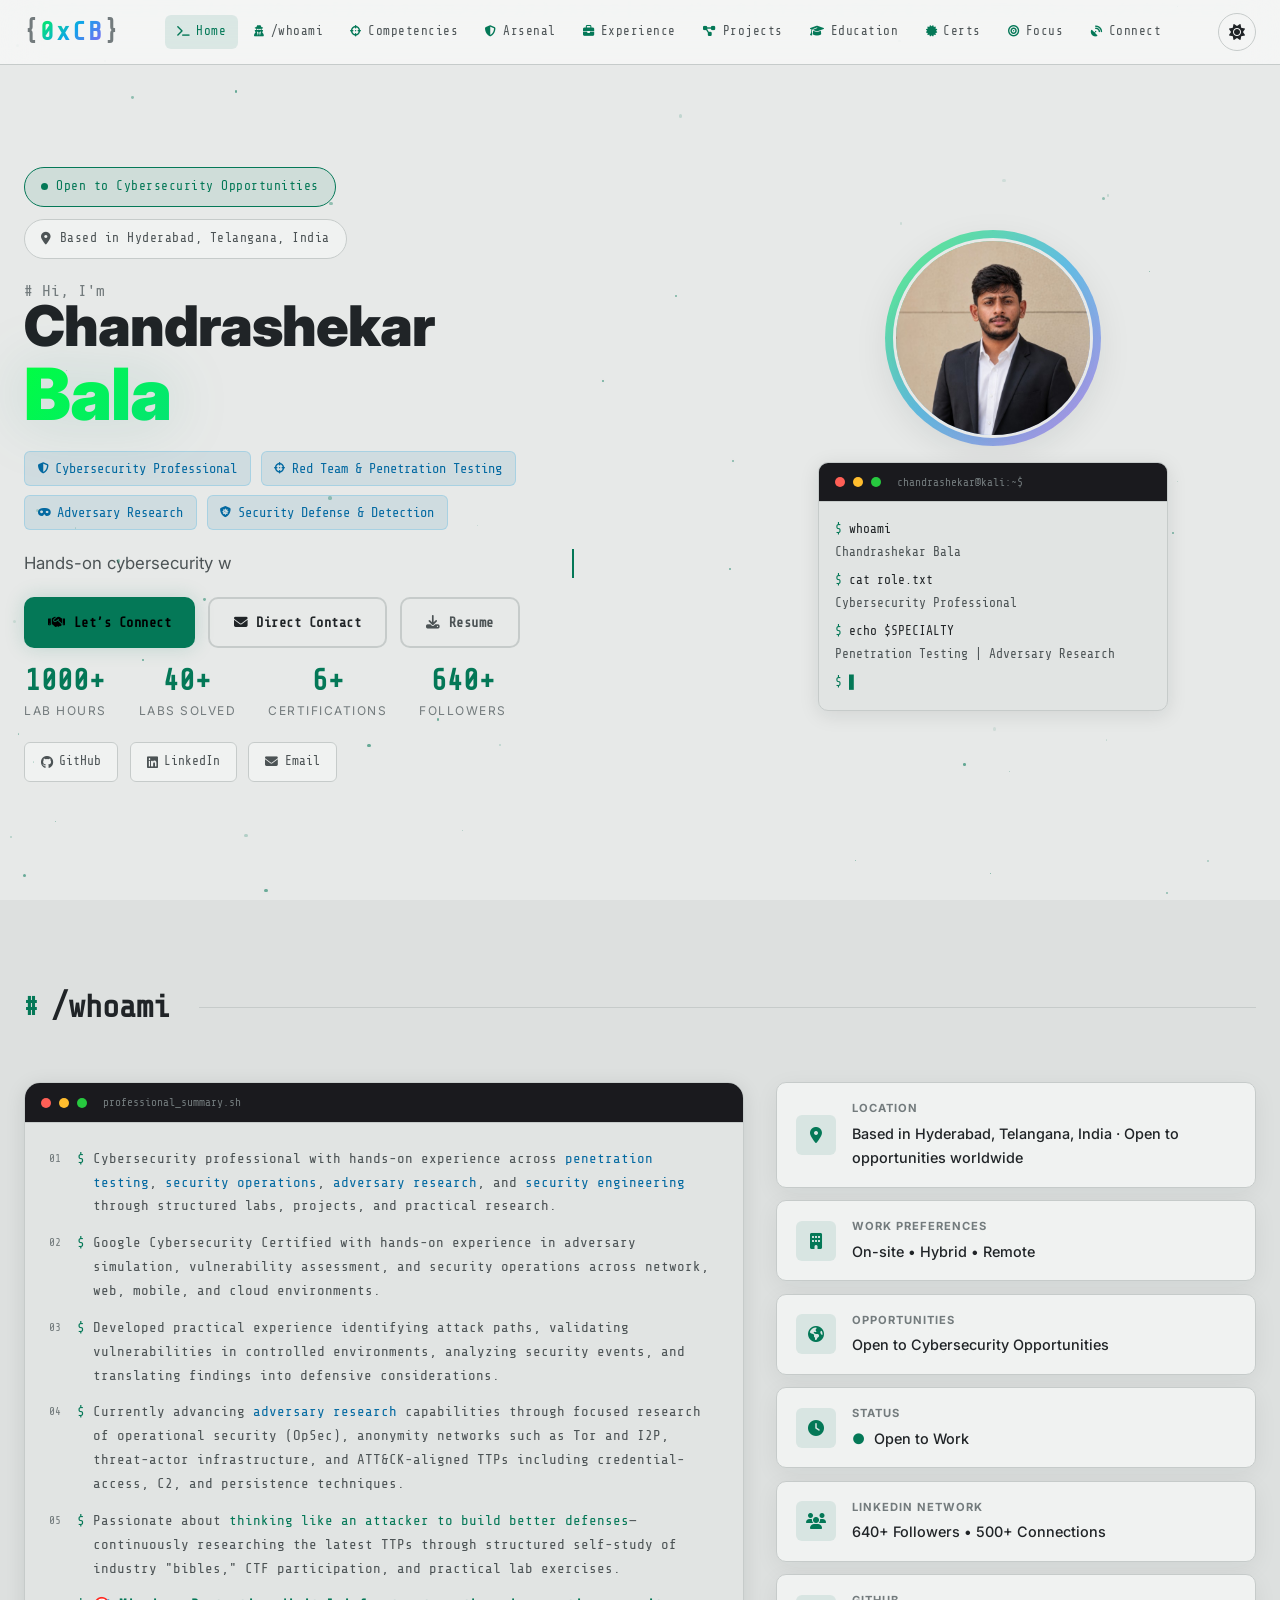
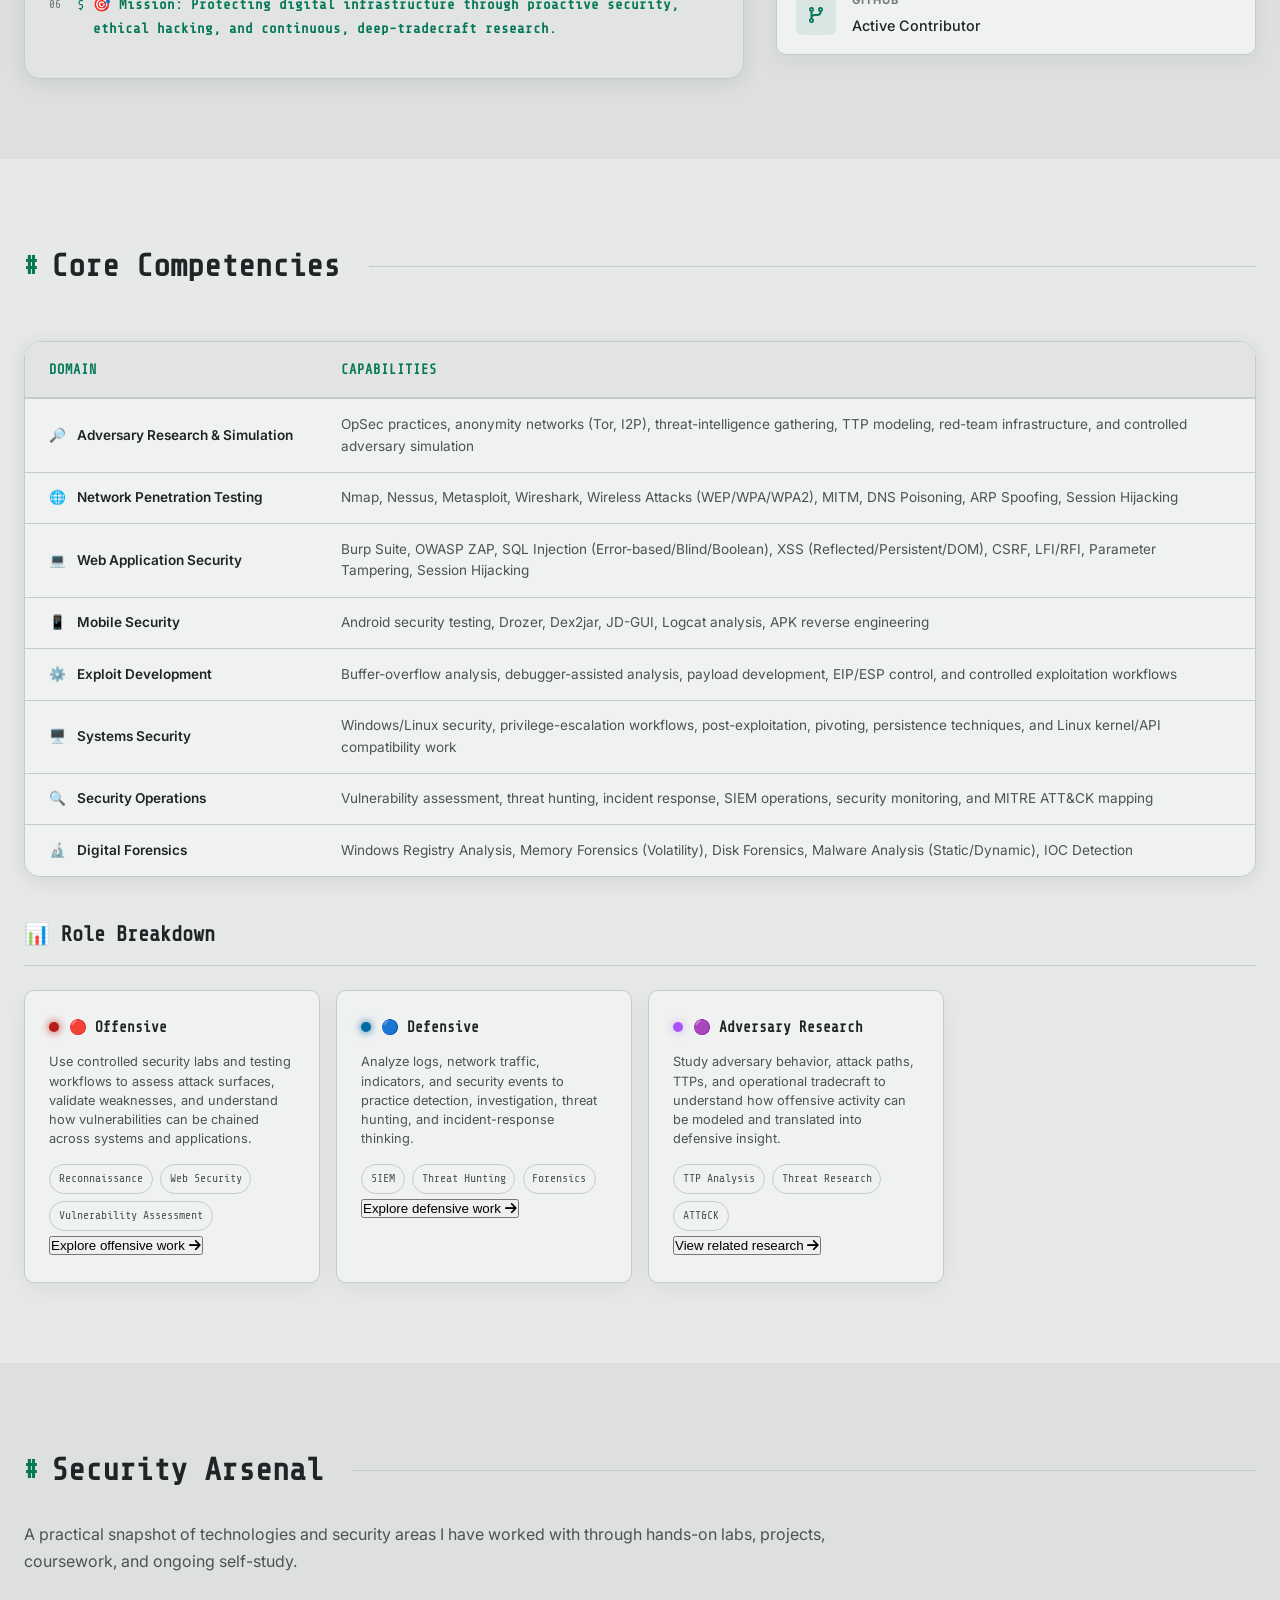
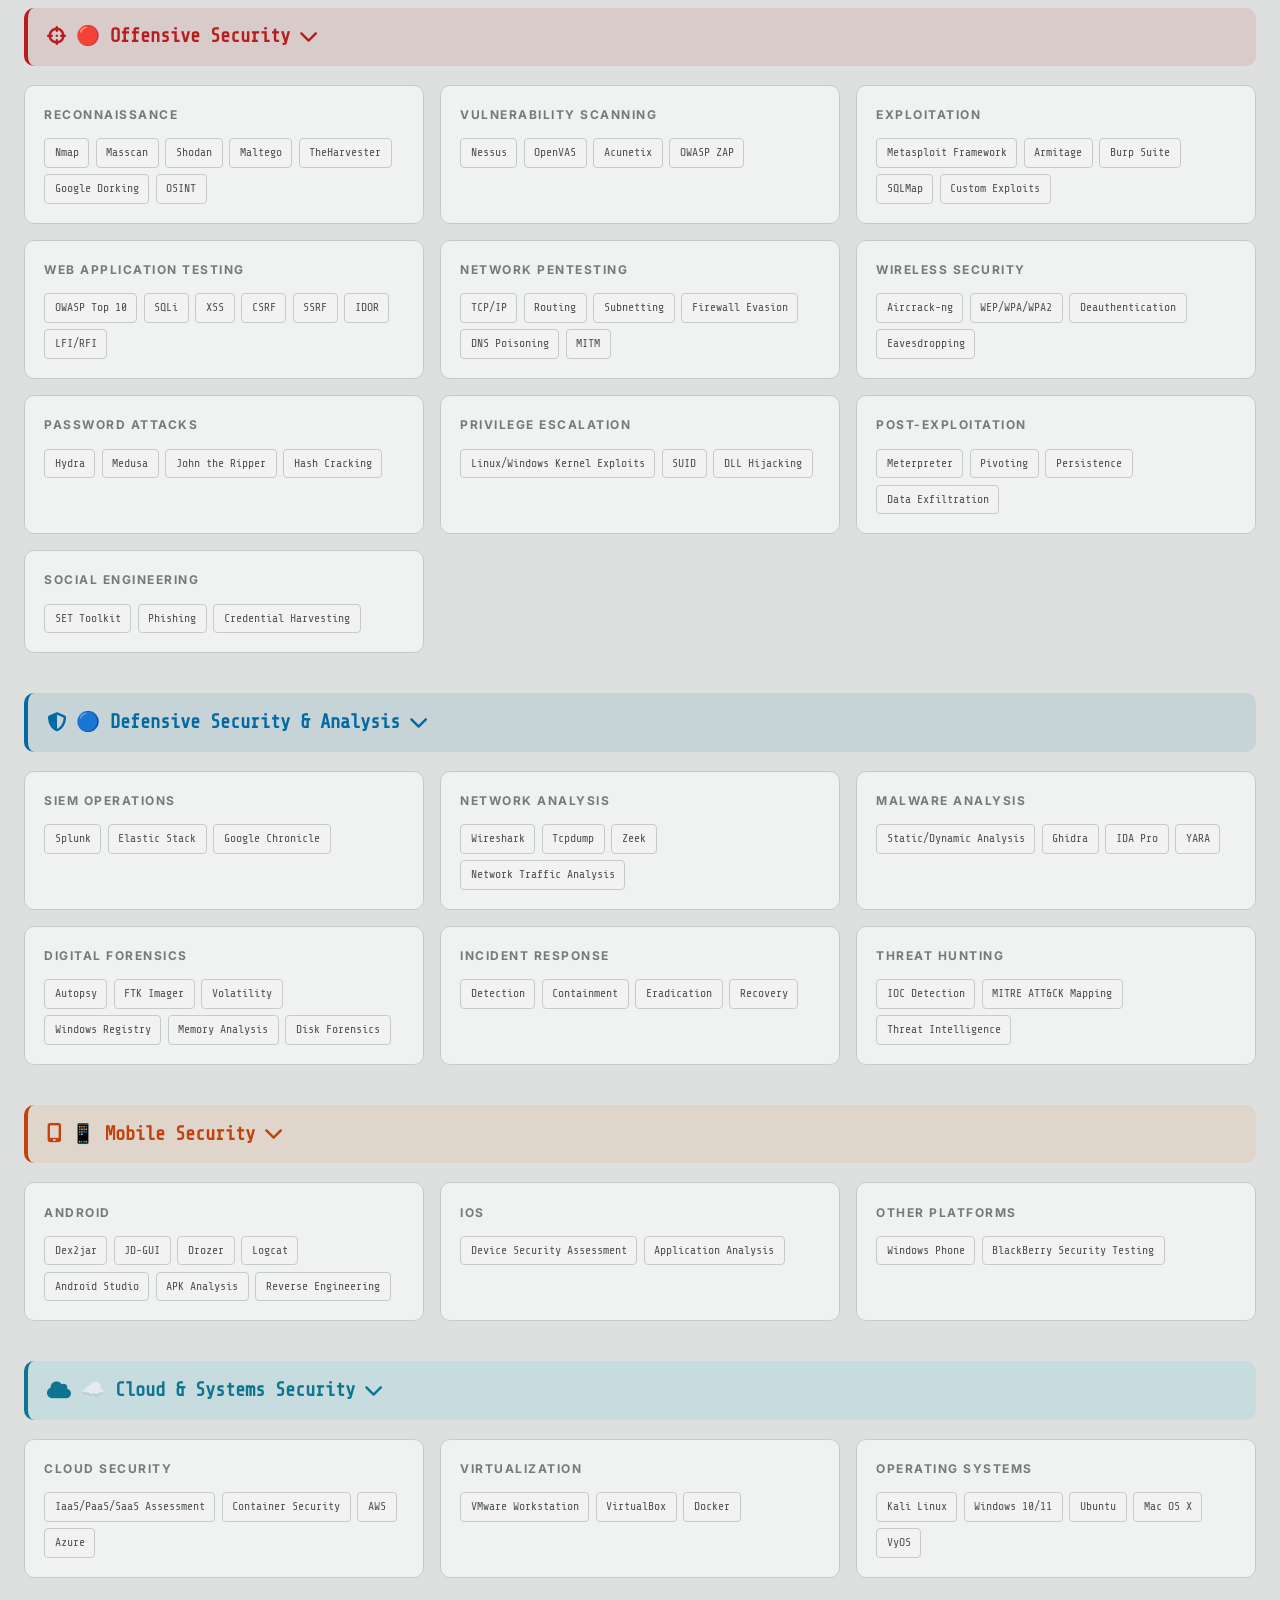
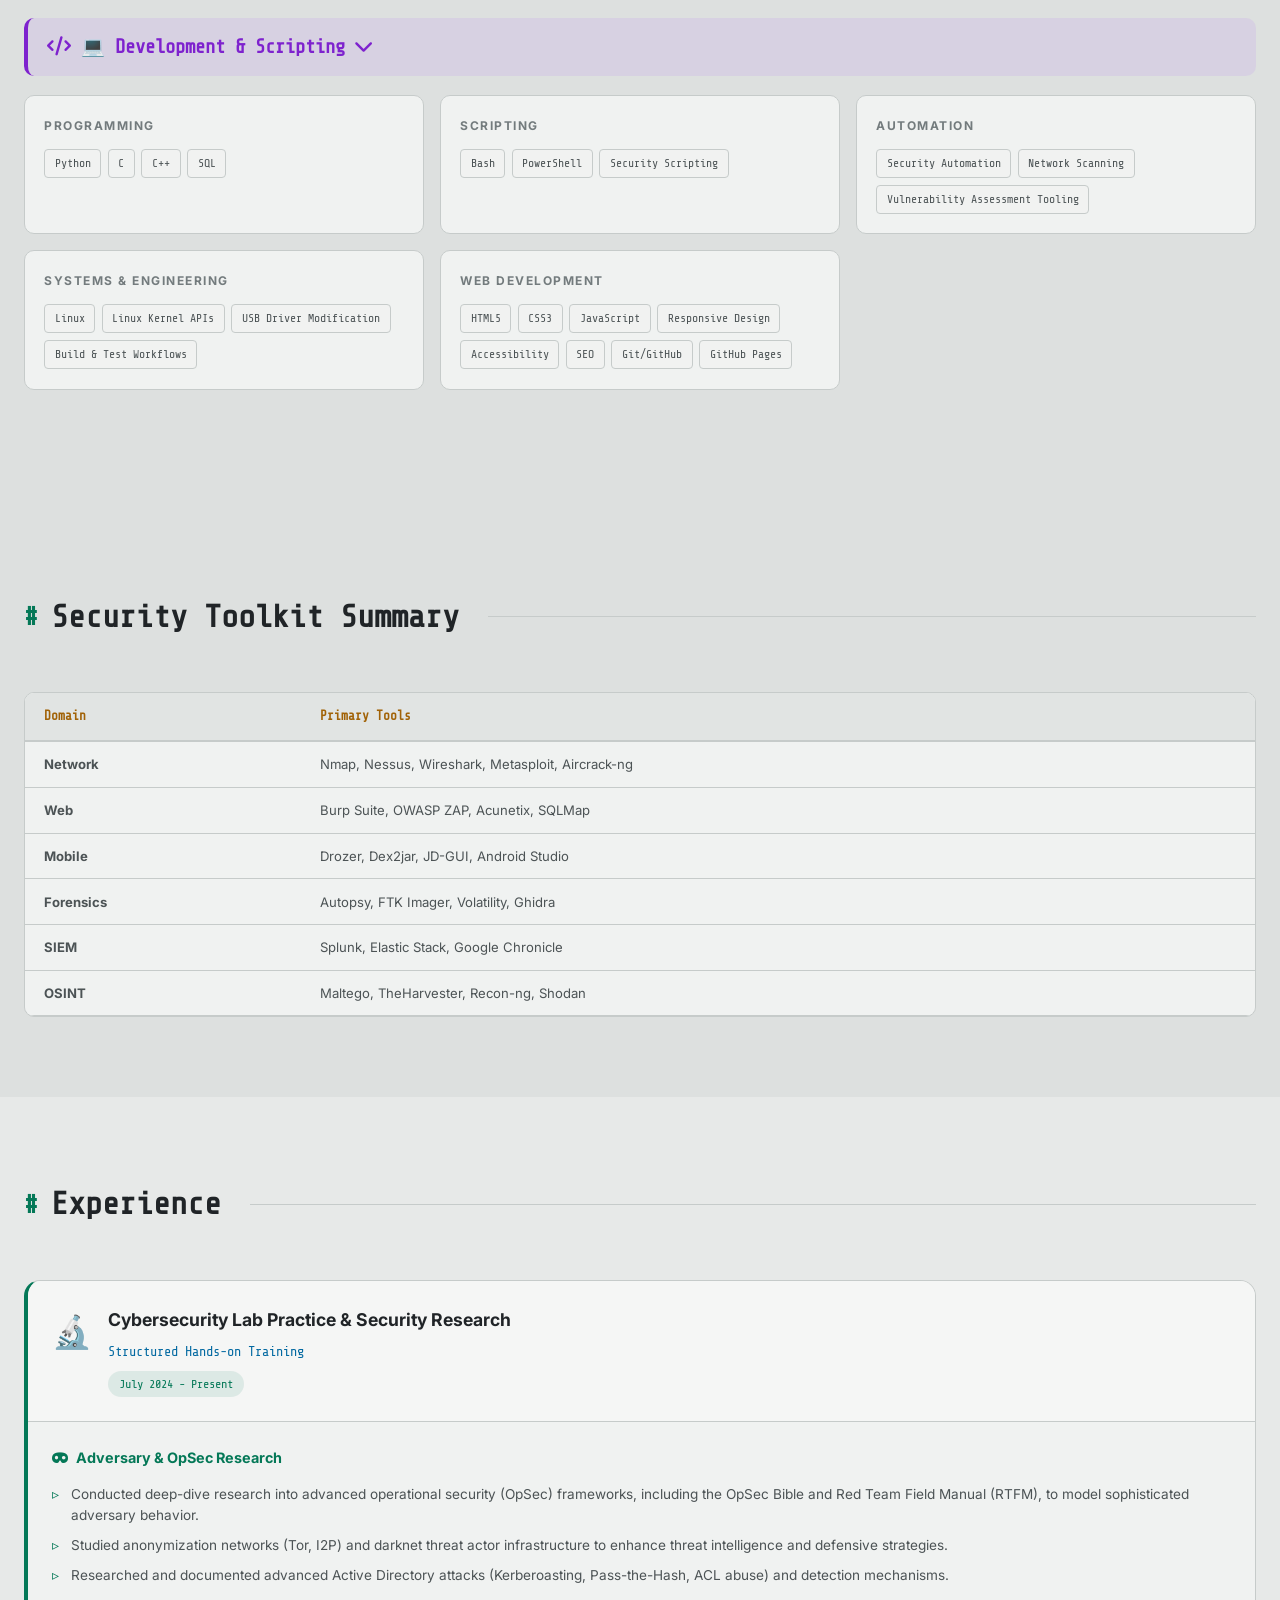
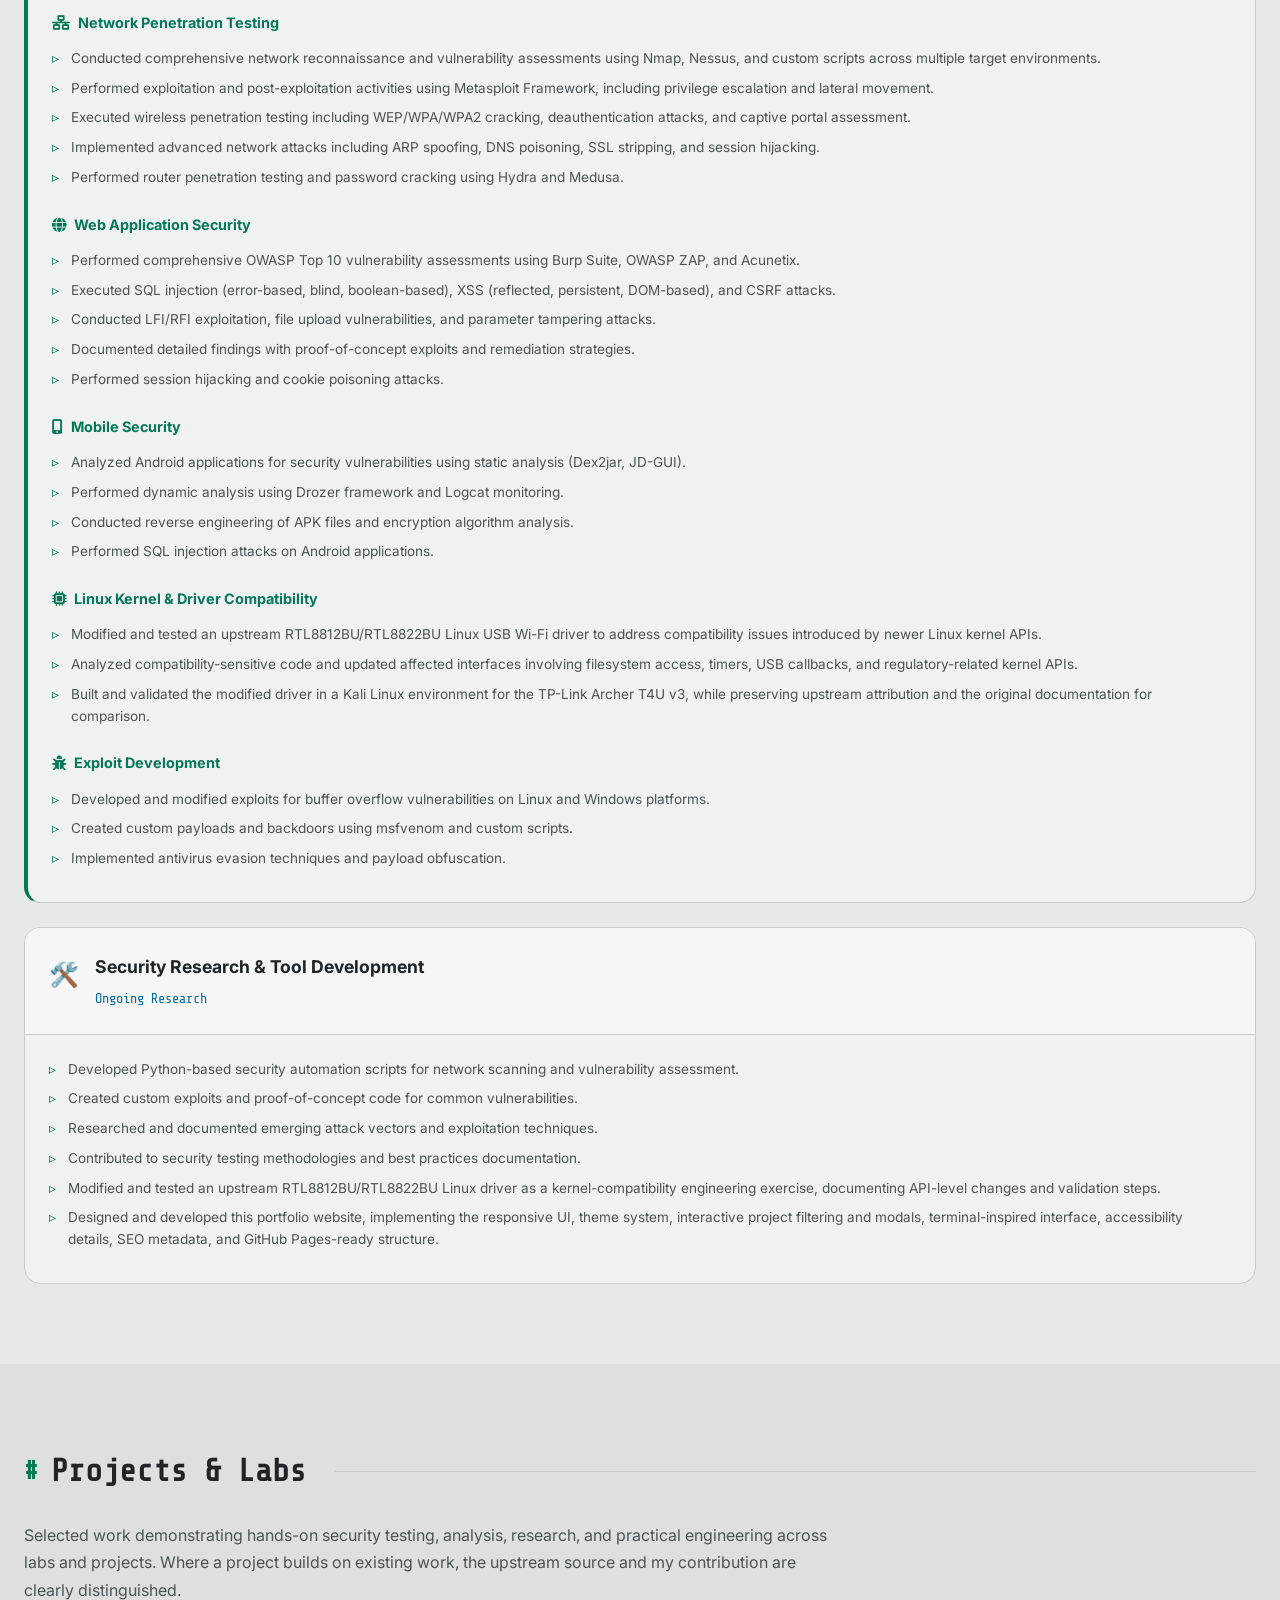
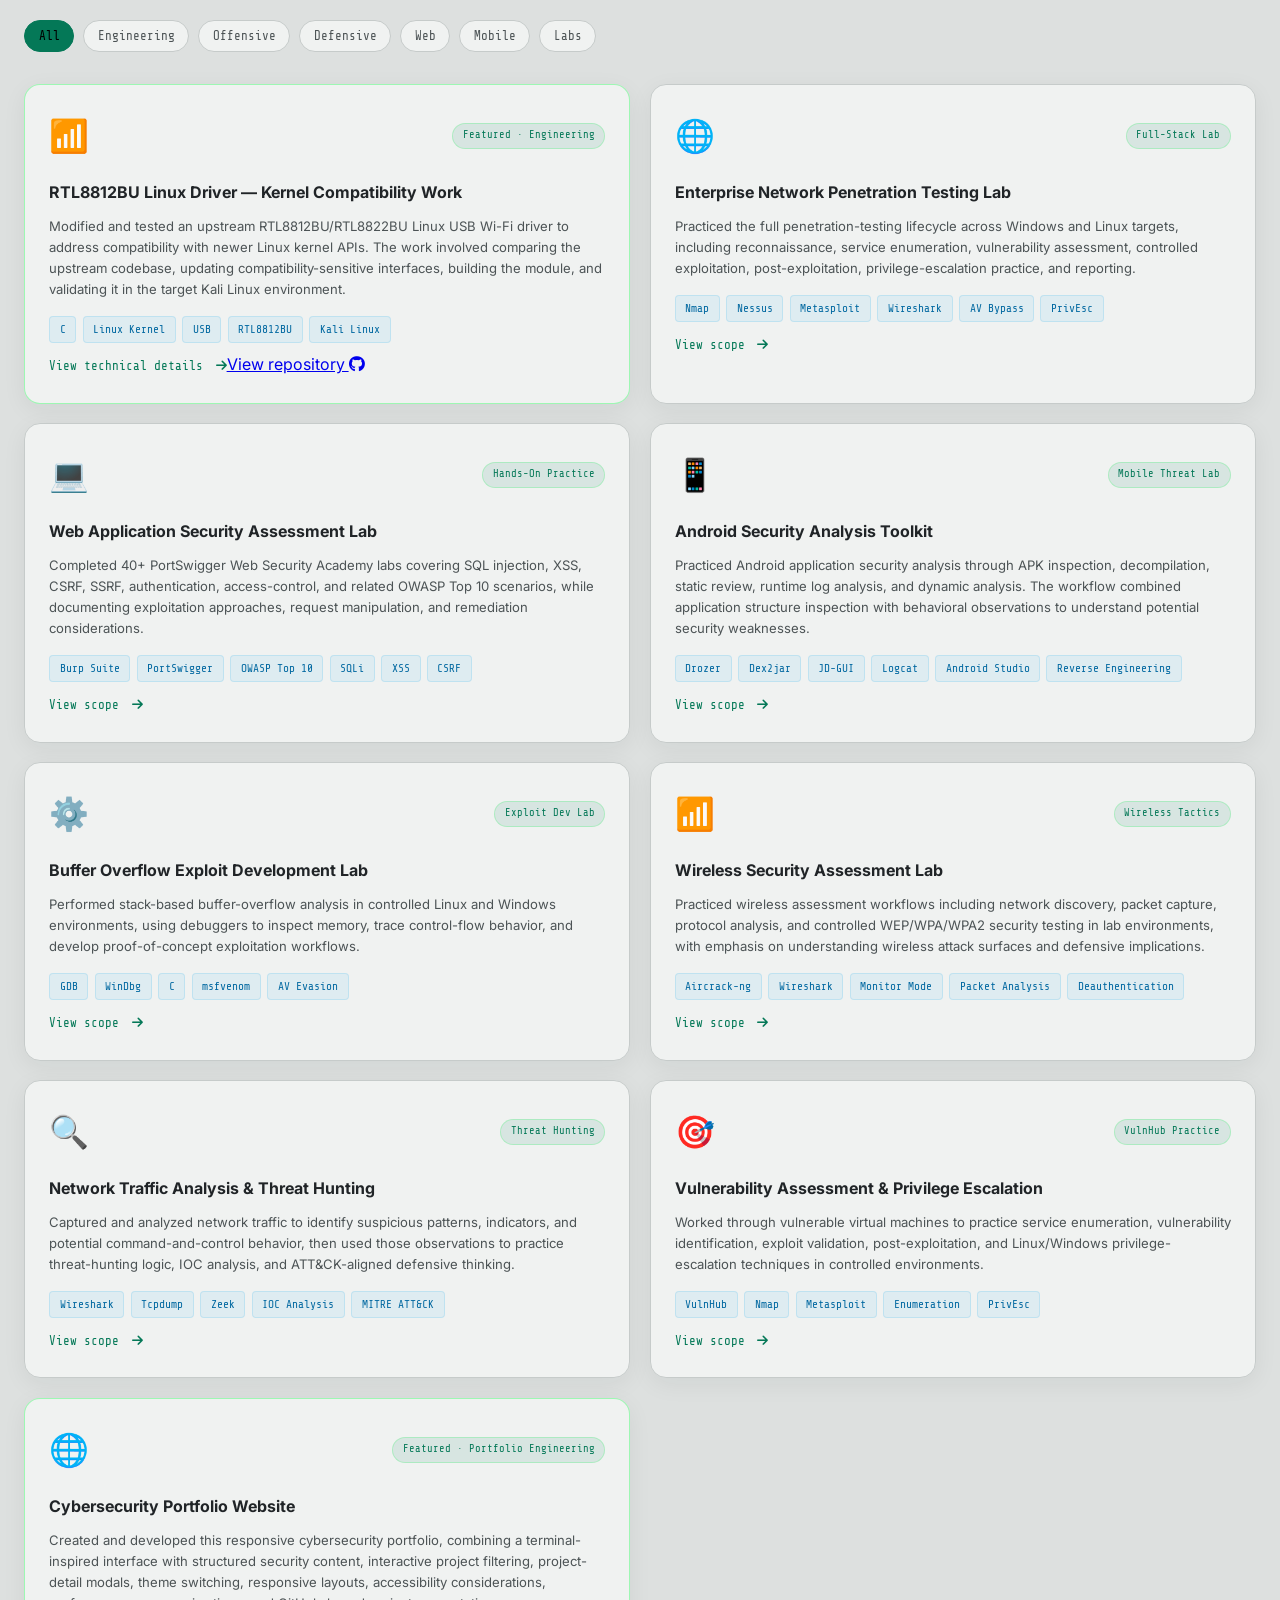
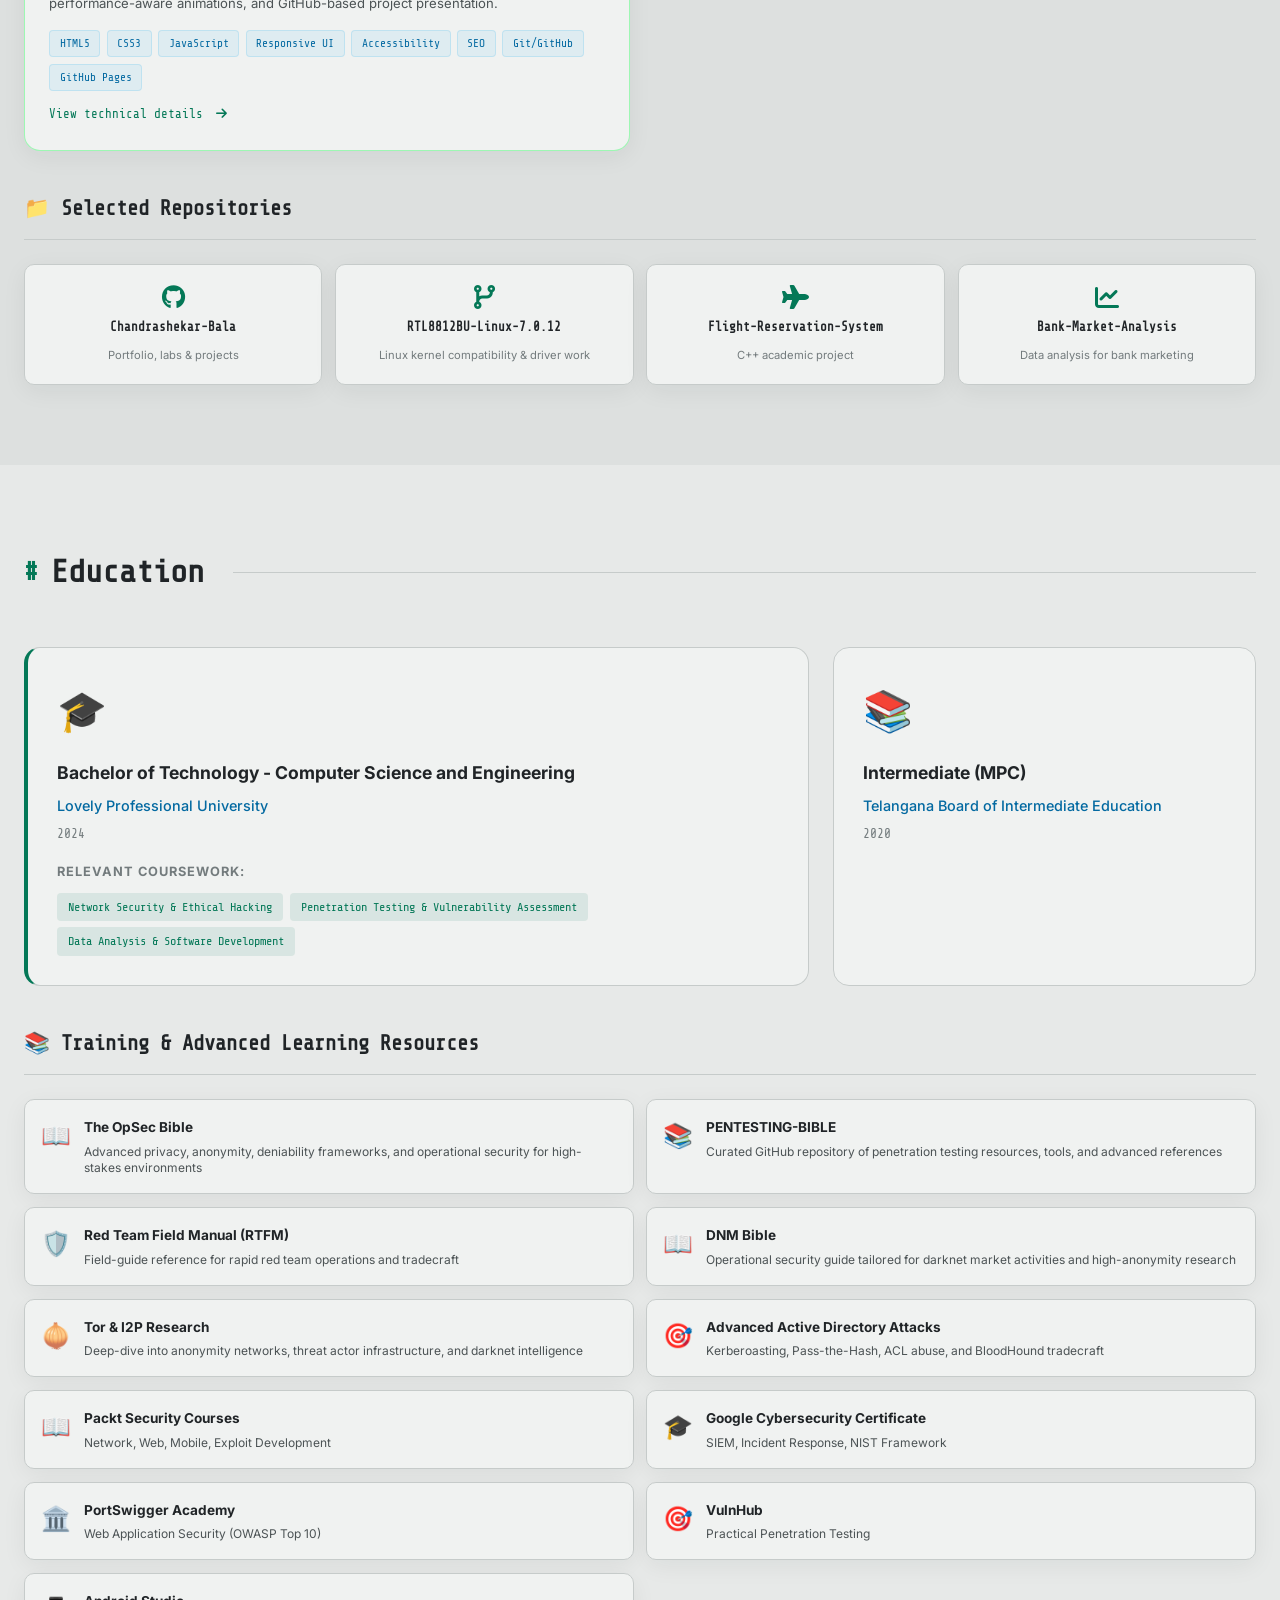
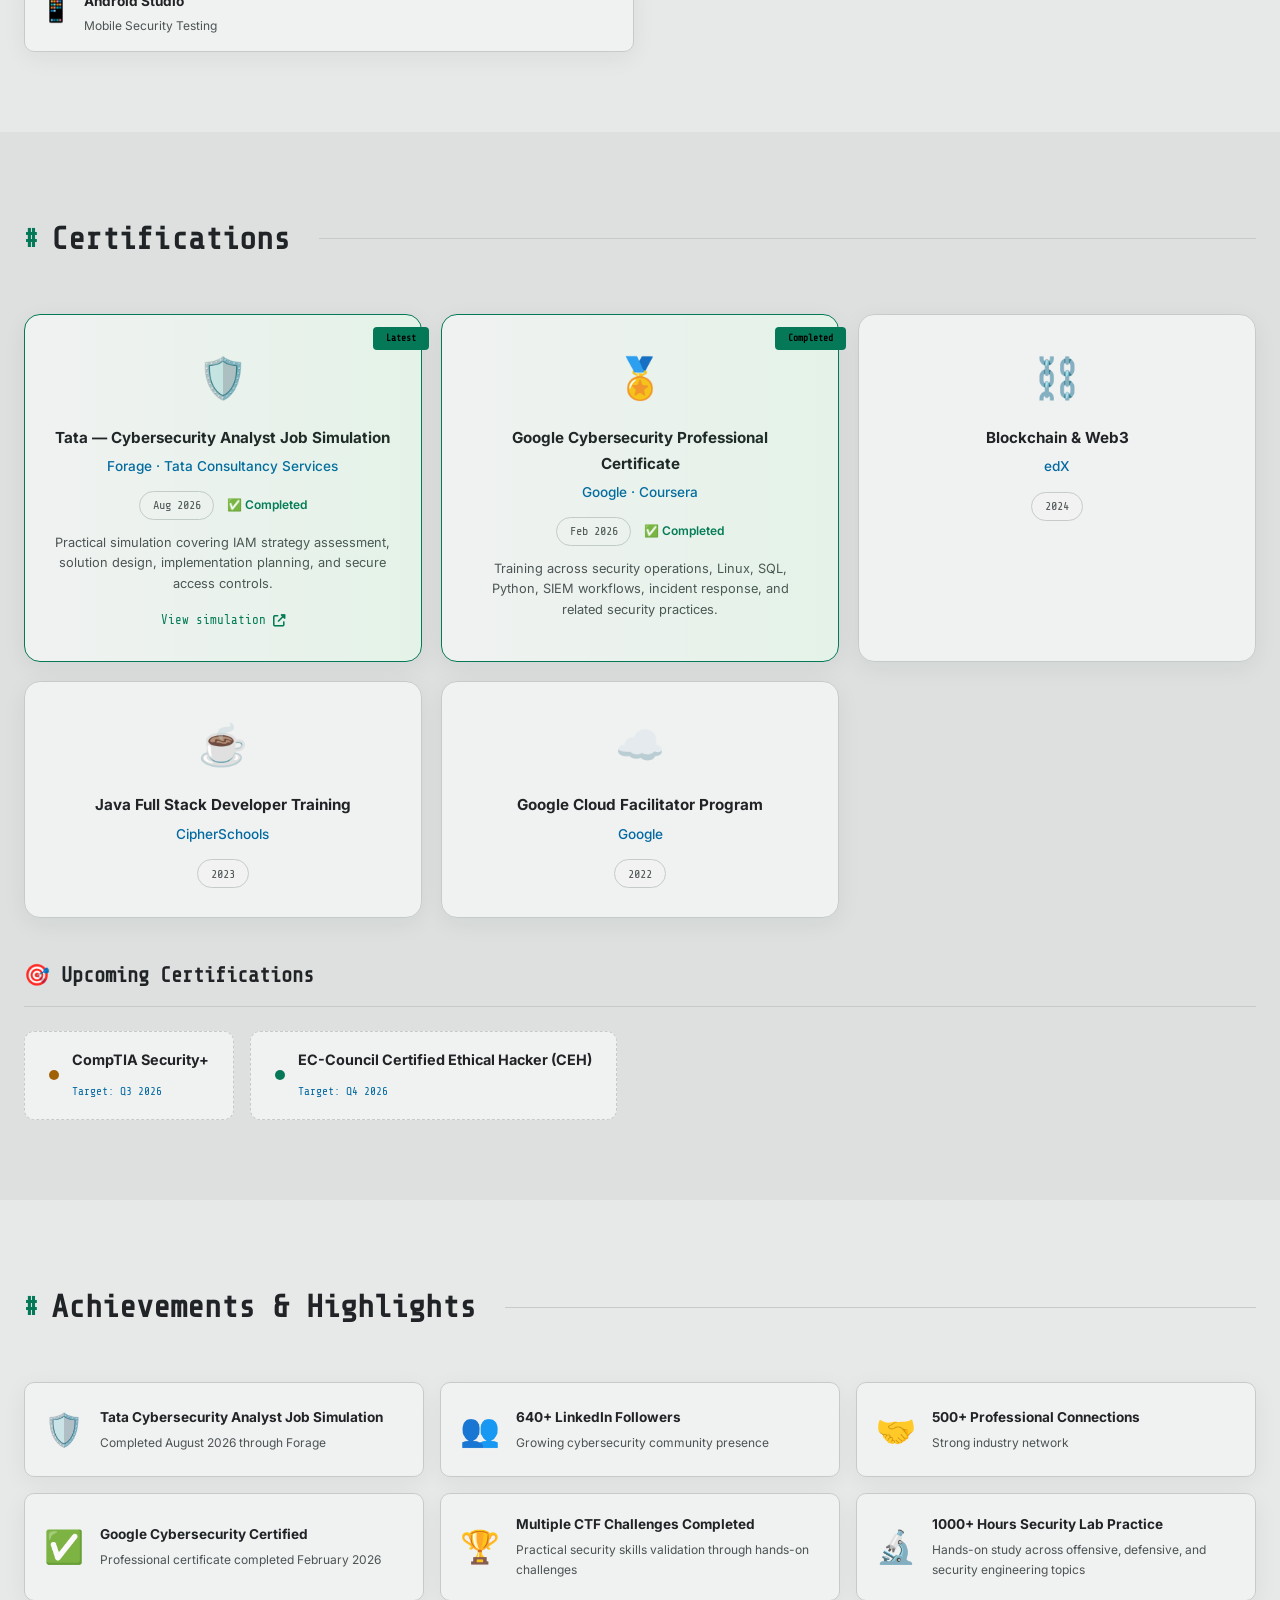
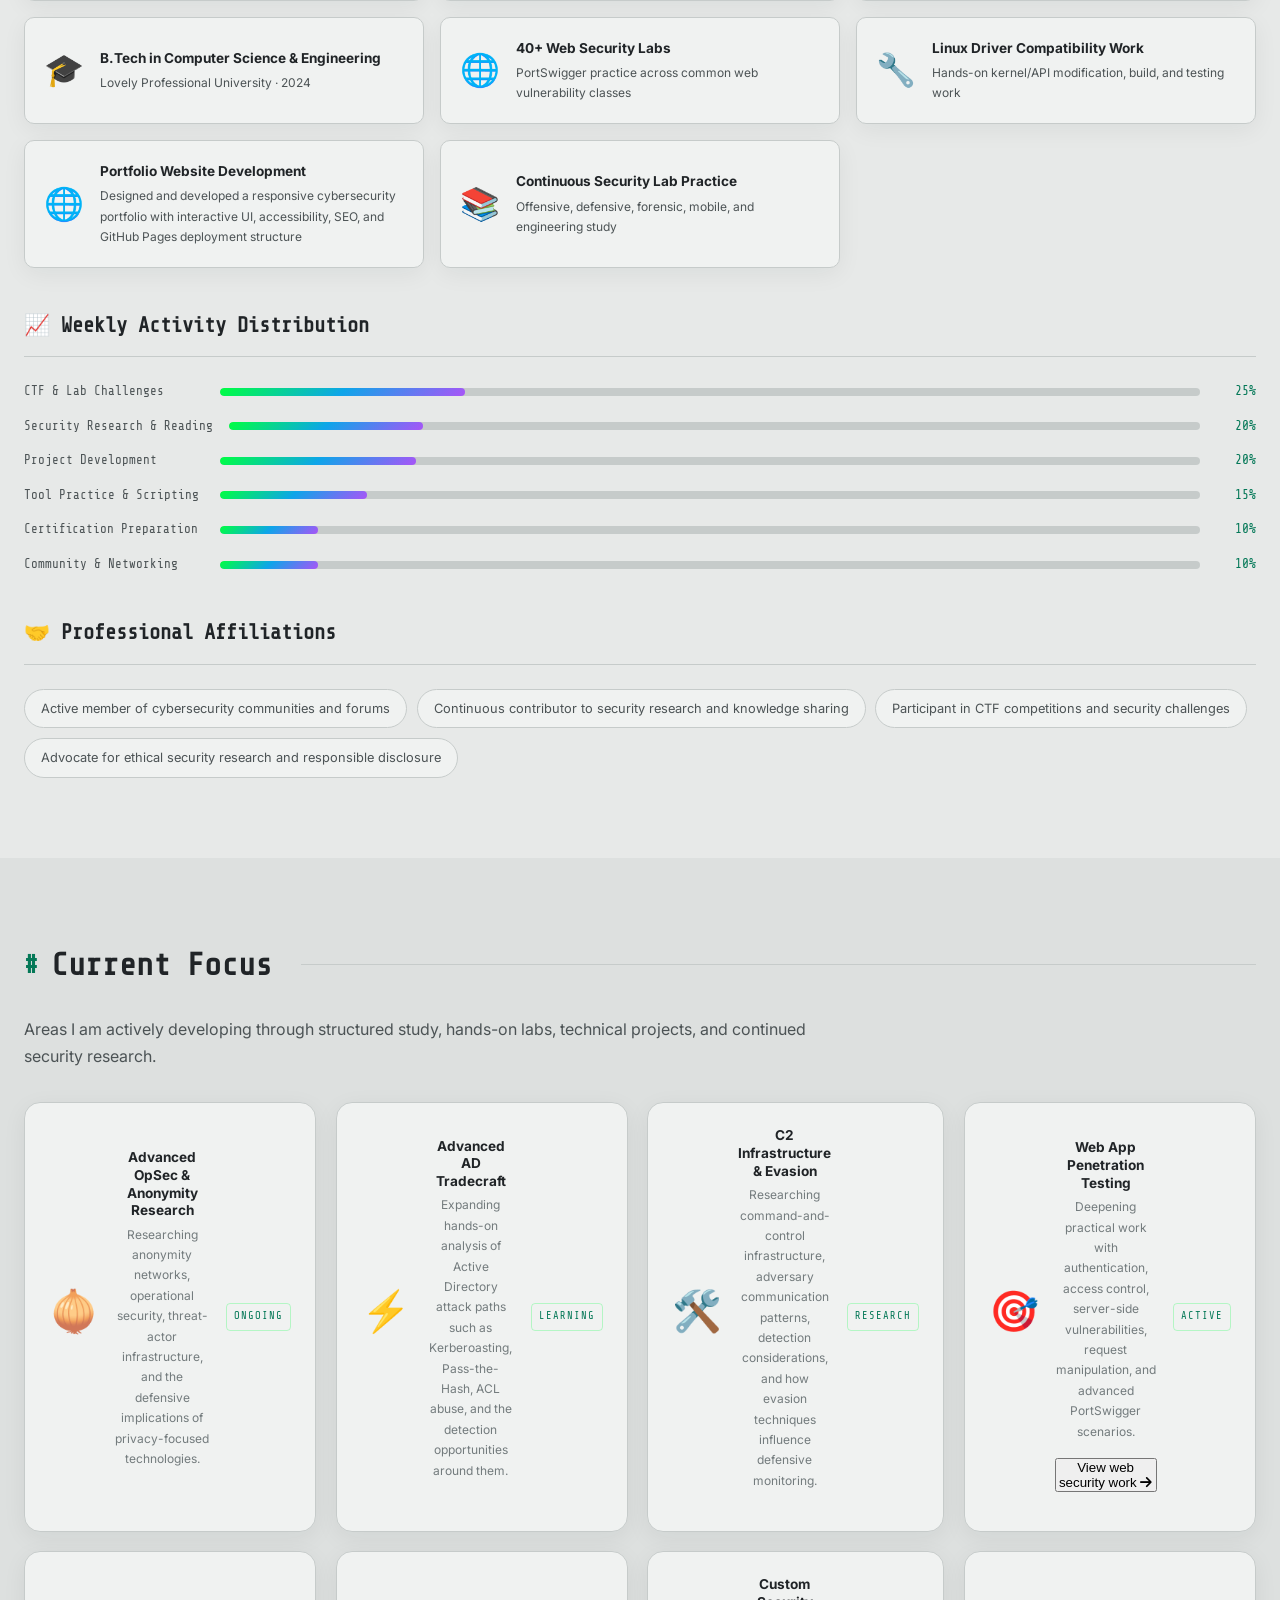
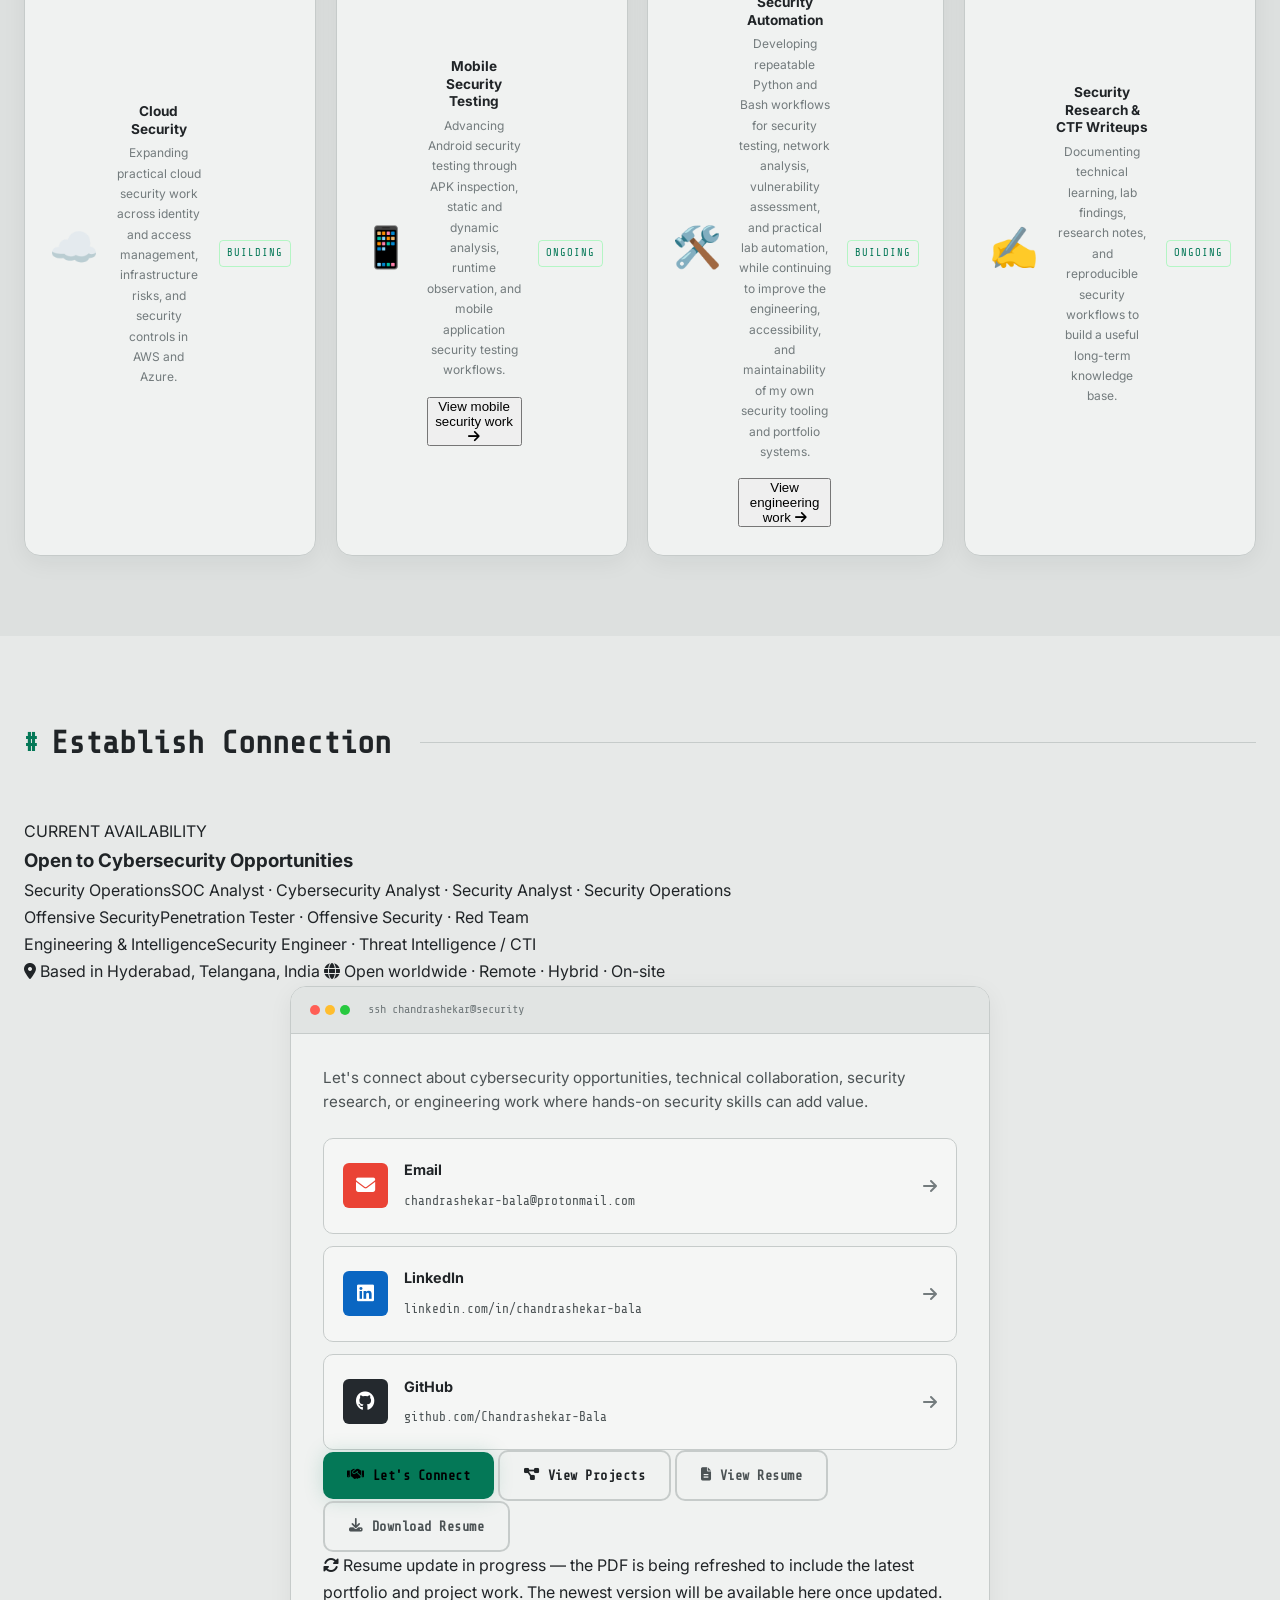
==== commit 13daeb06: "Update index.html" ====
--- a/index.html
+++ b/index.html
@@ -4,11 +4,11 @@
     <meta charset="UTF-8">
     <meta name="viewport" content="width=device-width, initial-scale=1.0">
     <title>Chandrashekar Bala | Cybersecurity Professional | Penetration Tester</title>
-    <meta name="description" content="Cybersecurity Professional specializing in Penetration Testing, Red Team Operations, Adversary Research & Blue Team Defense. Google Cybersecurity Certified.">
+    <meta name="description" content="Cybersecurity Professional with hands-on work across penetration testing, security operations, adversary research, Linux, networking, and security engineering.">
     <meta name="keywords" content="cybersecurity, penetration testing, ethical hacking, red team, blue team, adversary research, security researcher, Chandrashekar Bala">
     <meta name="author" content="Chandrashekar Bala">
     <meta property="og:title" content="Chandrashekar Bala | Cybersecurity Professional">
-    <meta property="og:description" content="Protecting digital infrastructure through proactive security, ethical hacking & deep tradecraft research">
+    <meta property="og:description" content="Cybersecurity portfolio featuring hands-on security labs, research, Linux engineering, and technical projects.">
     <meta property="og:image" content="profile.jpg">
     <meta property="og:url" content="https://chandrashekar-bala.github.io">
     <meta name="twitter:card" content="summary_large_image">
@@ -39,7 +39,7 @@
                 <a href="#competencies"><i class="fas fa-crosshairs"></i><span>Competencies</span></a>
                 <a href="#arsenal"><i class="fas fa-shield-alt"></i><span>Arsenal</span></a>
                 <a href="#experience"><i class="fas fa-briefcase"></i><span>Experience</span></a>
-                <a href="#projects"><i class="fas fa-project-diagram"></i><span>Operations</span></a>
+                <a href="#projects"><i class="fas fa-project-diagram"></i><span>Projects</span></a>
                 <a href="#education"><i class="fas fa-graduation-cap"></i><span>Education</span></a>
                 <a href="#certs"><i class="fas fa-certificate"></i><span>Certs</span></a>
                 <a href="#focus"><i class="fas fa-bullseye"></i><span>Focus</span></a>
@@ -63,10 +63,10 @@
                 <div class="hero-left">
                     <div class="hero-badge-group">
                         <span class="hero-badge pulse-badge">
-                            <span class="pulse-dot"></span> Open to Work — Worldwide
+                            <span class="pulse-dot"></span> Open to Cybersecurity Opportunities
                         </span>
                         <span class="hero-badge location-badge">
-                            <i class="fas fa-map-marker-alt"></i> Telangana, India
+                            <i class="fas fa-map-marker-alt"></i> Based in Hyderabad, Telangana, India
                         </span>
                     </div>
                     <div class="hero-name-container">
@@ -83,7 +83,7 @@
                         <span class="role-tag"><i class="fas fa-shield-virus"></i> Security Defense & Detection</span>
                     </div>
                     <p class="hero-mission">
-                        Protecting digital infrastructure through proactive security, ethical hacking, and continuous deep-tradecraft research.
+                        Hands-on cybersecurity work spanning offensive and defensive security, adversary research, Linux engineering, networking, and practical security labs.
                     </p>
                     <div class="hero-actions">
                         <a href="#connect" class="btn btn-primary">
@@ -98,19 +98,19 @@
                     </div>
                     <div class="hero-stats">
                         <div class="stat-item">
-                            <span class="stat-number" data-count="1000+">0</span>
+                            <span class="stat-number" data-count="1000+">1000+</span>
                             <span class="stat-label"> Lab Hours</span>
                         </div>
                         <div class="stat-item">
-                            <span class="stat-number" data-count="40+">0</span>
+                            <span class="stat-number" data-count="40+">40+</span>
                             <span class="stat-label"> Labs Solved</span>
                         </div>
                         <div class="stat-item">
-                            <span class="stat-number" data-count="5+">0</span>
+                            <span class="stat-number" data-count="6+">6+</span>
                             <span class="stat-label">Certifications</span>
                         </div>
                         <div class="stat-item">
-                            <span class="stat-number" data-count="640+">0</span>
+                            <span class="stat-number" data-count="640+">640+</span>
                             <span class="stat-label"> Followers</span>
                         </div>
                     </div>
@@ -151,8 +151,10 @@
                 </div>
             </div>
         </div>
-        <div class="scroll-indicator" aria-hidden="true">
-            <div class="scroll-mouse"><span class="scroll-wheel"></span></div>
+        <div class="scroll-indicator">
+            <div class="scroll-mouse">
+                <div class="scroll-wheel"></div>
+            </div>
             <span>SCROLL DOWN</span>
         </div>
     </section>
@@ -177,7 +179,7 @@
                         <div class="terminal-line">
                             <span class="line-number">01</span>
                             <span class="t-prompt">$</span>
-                            <div class="terminal-text">Cybersecurity professional with comprehensive expertise in <span class="text-highlight">penetration testing</span>, <span class="text-highlight">red team operations</span>, and <span class="text-highlight">blue team defense</span>.</div>
+                            <div class="terminal-text">Cybersecurity professional with hands-on experience across <span class="text-highlight">penetration testing</span>, <span class="text-highlight">security operations</span>, <span class="text-highlight">adversary research</span>, and <span class="text-highlight">security engineering</span> through structured labs, projects, and practical research.</div>
                         </div>
                         <div class="terminal-line">
                             <span class="line-number">02</span>
@@ -187,12 +189,12 @@
                         <div class="terminal-line">
                             <span class="line-number">03</span>
                             <span class="t-prompt">$</span>
-                            <div class="terminal-text">Proficient in identifying attack vectors, executing exploitation strategies, and implementing defensive controls.</div>
+                            <div class="terminal-text">Developed practical experience identifying attack paths, validating vulnerabilities in controlled environments, analyzing security events, and translating findings into defensive considerations.</div>
                         </div>
                         <div class="terminal-line">
                             <span class="line-number">04</span>
                             <span class="t-prompt">$</span>
-                            <div class="terminal-text">Specializes in <span class="text-highlight">advanced adversary research</span>, including deep-dive studies into operational security (OpSec) frameworks, darknet threat actor infrastructure (Tor, I2P), and cutting-edge tradecraft (Kerberoasting, C2 evasion, persistence mechanisms).</div>
+                            <div class="terminal-text">Currently advancing <span class="text-highlight">adversary research</span> capabilities through focused research of operational security (OpSec), anonymity networks such as Tor and I2P, threat-actor infrastructure, and ATT&amp;CK-aligned TTPs including credential-access, C2, and persistence techniques.</div>
                         </div>
                         <div class="terminal-line">
                             <span class="line-number">05</span>
@@ -211,7 +213,7 @@
                         <div class="info-icon"><i class="fas fa-map-marker-alt"></i></div>
                         <div class="info-content">
                             <h4>Location</h4>
-                            <p>Telangana, India</p>
+                            <p>Based in Hyderabad, Telangana, India · Open to opportunities worldwide</p>
                         </div>
                     </div>
                     <div class="info-card">
@@ -225,7 +227,7 @@
                         <div class="info-icon"><i class="fas fa-globe-americas"></i></div>
                         <div class="info-content">
                             <h4>Opportunities</h4>
-                            <p>Worldwide</p>
+                            <p>Open to Cybersecurity Opportunities</p>
                         </div>
                     </div>
                     <div class="info-card">
@@ -274,8 +276,8 @@
                     </thead>
                     <tbody>
                         <tr>
-                            <td><span class="comp-icon-cell">🔎</span> Advanced Adversary Research</td>
-                            <td>OpSec Frameworks (OpSec Bible, RTFM, DNM Bible), Anonymity Networks (Tor, I2P), Red Team Infrastructure, C2 Evasion, Threat Intelligence Gathering, TTP Modeling</td>
+                            <td><span class="comp-icon-cell">🔎</span> Adversary Research &amp; Simulation</td>
+                            <td>OpSec practices, anonymity networks (Tor, I2P), threat-intelligence gathering, TTP modeling, red-team infrastructure, and controlled adversary simulation</td>
                         </tr>
                         <tr>
                             <td><span class="comp-icon-cell">🌐</span> Network Penetration Testing</td>
@@ -287,23 +289,19 @@
                         </tr>
                         <tr>
                             <td><span class="comp-icon-cell">📱</span> Mobile Security</td>
-                            <td>Android Security Testing, Drozer, Dex2jar, JD-GUI, Logcat Analysis, APK Reverse Engineering, iOS Security Assessment</td>
+                            <td>Android security testing, Drozer, Dex2jar, JD-GUI, Logcat analysis, APK reverse engineering</td>
                         </tr>
                         <tr>
                             <td><span class="comp-icon-cell">⚙️</span> Exploit Development</td>
-                            <td>Buffer Overflow (Stack/Heap), Payload Development, AV Evasion, Custom Exploit Creation, EIP/ESP Control</td>
+                            <td>Buffer-overflow analysis, debugger-assisted analysis, payload development, EIP/ESP control, and controlled exploitation workflows</td>
                         </tr>
                         <tr>
                             <td><span class="comp-icon-cell">🖥️</span> Systems Security</td>
-                            <td>Windows/Linux Security, Privilege Escalation (SUID/Kernel Exploits), Post-Exploitation, Pivoting, Persistence Mechanisms</td>
+                            <td>Windows/Linux security, privilege-escalation workflows, post-exploitation, pivoting, persistence techniques, and Linux kernel/API compatibility work</td>
                         </tr>
                         <tr>
                             <td><span class="comp-icon-cell">🔍</span> Security Operations</td>
-                            <td>Vulnerability Assessment, Threat Hunting, Incident Response, SIEM Operations (Splunk/Elastic Stack), MITRE ATT&CK Mapping</td>
-                        </tr>
-                        <tr>
-                            <td><span class="comp-icon-cell">🎯</span> Adversary Simulation</td>
-                            <td>TTP Emulation, Red Team Operations, Attack Path Mapping, Lateral Movement (Pass-the-Hash, SMB Relay)</td>
+                            <td>Vulnerability assessment, threat hunting, incident response, SIEM operations, security monitoring, and MITRE ATT&amp;CK mapping</td>
                         </tr>
                         <tr>
                             <td><span class="comp-icon-cell">🔬</span> Digital Forensics</td>
@@ -321,16 +319,19 @@
                         <div class="role-card-header"><span class="role-dot red"></span><h4>🔴 Offensive</h4></div>
                         <p>Use controlled security labs and testing workflows to assess attack surfaces, validate weaknesses, and understand how vulnerabilities can be chained across systems and applications.</p>
                         <div class="role-tags"><span>Reconnaissance</span><span>Web Security</span><span>Vulnerability Assessment</span></div>
+                        <button class="role-project-link" type="button" data-project-filter="offensive">Explore offensive work <i class="fas fa-arrow-right"></i></button>
                     </div>
                     <div class="role-card blue-role">
                         <div class="role-card-header"><span class="role-dot blue"></span><h4>🔵 Defensive</h4></div>
                         <p>Analyze logs, network traffic, indicators, and security events to practice detection, investigation, threat hunting, and incident-response thinking.</p>
                         <div class="role-tags"><span>SIEM</span><span>Threat Hunting</span><span>Forensics</span></div>
+                        <button class="role-project-link" type="button" data-project-filter="defensive">Explore defensive work <i class="fas fa-arrow-right"></i></button>
                     </div>
                     <div class="role-card purple-role">
                         <div class="role-card-header"><span class="role-dot purple"></span><h4>🟣 Adversary Research</h4></div>
                         <p>Study adversary behavior, attack paths, TTPs, and operational tradecraft to understand how offensive activity can be modeled and translated into defensive insight.</p>
                         <div class="role-tags"><span>TTP Analysis</span><span>Threat Research</span><span>ATT&amp;CK</span></div>
+                        <button class="role-project-link" type="button" data-project-key="threat">View related research <i class="fas fa-arrow-right"></i></button>
                     </div>
                 </div>
             </div>
@@ -577,7 +578,7 @@
                     </div>
                     <div class="exp-body">
                         <div class="exp-section">
-                            <h4><i class="fas fa-mask"></i> Advanced Adversary & OpSec Research</h4>
+                            <h4><i class="fas fa-mask"></i> Adversary & OpSec Research</h4>
                             <ul>
                                 <li>Conducted deep-dive research into advanced operational security (OpSec) frameworks, including the OpSec Bible and Red Team Field Manual (RTFM), to model sophisticated adversary behavior.</li>
                                 <li>Studied anonymization networks (Tor, I2P) and darknet threat actor infrastructure to enhance threat intelligence and defensive strategies.</li>
@@ -660,24 +661,24 @@
     <section id="projects" class="projects section-dark">
         <div class="section-container">
             <h2 class="section-title"><span class="title-hash">#</span><span class="title-text">Projects &amp; Labs</span><span class="title-line"></span></h2>
-            <p class="section-lead">Selected work showing how I apply security concepts through hands-on labs, academic projects, research, and practical engineering. Where a project builds on existing work, the upstream source and my contribution are clearly distinguished.</p>
+            <p class="section-lead">Selected work demonstrating hands-on security testing, analysis, research, and practical engineering across labs and projects. Where a project builds on existing work, the upstream source and my contribution are clearly distinguished.</p>
             <div class="project-filters" role="group" aria-label="Filter projects">
                 <button class="project-filter active" data-filter="all">All</button><button class="project-filter" data-filter="engineering">Engineering</button><button class="project-filter" data-filter="offensive">Offensive</button><button class="project-filter" data-filter="defensive">Defensive</button><button class="project-filter" data-filter="web">Web</button><button class="project-filter" data-filter="mobile">Mobile</button><button class="project-filter" data-filter="labs">Labs</button>
             </div>
             <div class="projects-grid">
-                <article class="project-card featured-project" data-category="engineering labs" data-project="driver"><div class="project-header"><span class="project-icon">📶</span><div class="project-badge">Featured · Engineering</div></div><h3>RTL8812BU Linux Driver — Kernel Compatibility Work</h3><p>Modified and tested an upstream RTL8812BU/RTL8822BU Linux USB Wi-Fi driver to address compatibility with newer Linux kernel APIs. The work involved comparing the upstream codebase, updating compatibility-sensitive interfaces, building the module, and validating it in the target Kali Linux environment.</p><div class="project-tags"><span>C</span><span>Linux Kernel</span><span>USB</span><span>RTL8812BU</span><span>Kali Linux</span></div><button class="project-open" type="button">View technical details <i class="fas fa-arrow-right"></i></button></article>
+                <article class="project-card featured-project" data-category="engineering labs" data-project="driver"><div class="project-header"><span class="project-icon">📶</span><div class="project-badge">Featured · Engineering</div></div><h3>RTL8812BU Linux Driver — Kernel Compatibility Work</h3><p>Modified and tested an upstream RTL8812BU/RTL8822BU Linux USB Wi-Fi driver to address compatibility with newer Linux kernel APIs. The work involved comparing the upstream codebase, updating compatibility-sensitive interfaces, building the module, and validating it in the target Kali Linux environment.</p><div class="project-tags"><span>C</span><span>Linux Kernel</span><span>USB</span><span>RTL8812BU</span><span>Kali Linux</span></div><div class="project-actions"><button class="project-open" type="button">View technical details <i class="fas fa-arrow-right"></i></button><a class="project-repo-link" href="https://github.com/Chandrashekar-Bala/RTL8812BU-Linux-7.0.12" target="_blank" rel="noopener noreferrer">View repository <i class="fab fa-github"></i></a></div></article>
                 <article class="project-card" data-category="offensive labs" data-project="network"><div class="project-header"><span class="project-icon">🌐</span><div class="project-badge">Full-Stack Lab</div></div><h3>Enterprise Network Penetration Testing Lab</h3><p>Practiced the full penetration-testing lifecycle across Windows and Linux targets, including reconnaissance, service enumeration, vulnerability assessment, controlled exploitation, post-exploitation, privilege-escalation practice, and reporting.</p><div class="project-tags"><span>Nmap</span><span>Nessus</span><span>Metasploit</span><span>Wireshark</span><span>AV Bypass</span><span>PrivEsc</span></div><button class="project-open" type="button">View scope <i class="fas fa-arrow-right"></i></button></article>
                 <article class="project-card" data-category="web offensive labs" data-project="web"><div class="project-header"><span class="project-icon">💻</span><div class="project-badge">Hands-On Practice</div></div><h3>Web Application Security Assessment Lab</h3><p>Completed 40+ PortSwigger Web Security Academy labs covering SQL injection, XSS, CSRF, SSRF, authentication, access-control, and related OWASP Top 10 scenarios, while documenting exploitation approaches, request manipulation, and remediation considerations.</p><div class="project-tags"><span>Burp Suite</span><span>PortSwigger</span><span>OWASP Top 10</span><span>SQLi</span><span>XSS</span><span>CSRF</span></div><button class="project-open" type="button">View scope <i class="fas fa-arrow-right"></i></button></article>
                 <article class="project-card" data-category="mobile offensive labs" data-project="android"><div class="project-header"><span class="project-icon">📱</span><div class="project-badge">Mobile Threat Lab</div></div><h3>Android Security Analysis Toolkit</h3><p>Practiced Android application security analysis through APK inspection, decompilation, static review, runtime log analysis, and dynamic analysis. The workflow combined application structure inspection with behavioral observations to understand potential security weaknesses.</p><div class="project-tags"><span>Drozer</span><span>Dex2jar</span><span>JD-GUI</span><span>Logcat</span><span>Android Studio</span><span>Reverse Engineering</span></div><button class="project-open" type="button">View scope <i class="fas fa-arrow-right"></i></button></article>
-                <article class="project-card" data-category="engineering offensive labs" data-project="buffer"><div class="project-header"><span class="project-icon">⚙️</span><div class="project-badge">Exploit Dev Lab</div></div><h3>Buffer Overflow Exploit Development Lab</h3><p>Studied and practiced stack-based buffer-overflow concepts in controlled Linux and Windows environments, using debuggers to inspect memory, understand control-flow behavior, and develop proof-of-concept exploitation workflows.</p><div class="project-tags"><span>GDB</span><span>WinDbg</span><span>C</span><span>msfvenom</span><span>AV Evasion</span></div><button class="project-open" type="button">View scope <i class="fas fa-arrow-right"></i></button></article>
+                <article class="project-card" data-category="engineering offensive labs" data-project="buffer"><div class="project-header"><span class="project-icon">⚙️</span><div class="project-badge">Exploit Dev Lab</div></div><h3>Buffer Overflow Exploit Development Lab</h3><p>Performed stack-based buffer-overflow analysis in controlled Linux and Windows environments, using debuggers to inspect memory, trace control-flow behavior, and develop proof-of-concept exploitation workflows.</p><div class="project-tags"><span>GDB</span><span>WinDbg</span><span>C</span><span>msfvenom</span><span>AV Evasion</span></div><button class="project-open" type="button">View scope <i class="fas fa-arrow-right"></i></button></article>
                 <article class="project-card" data-category="offensive labs" data-project="wireless"><div class="project-header"><span class="project-icon">📶</span><div class="project-badge">Wireless Tactics</div></div><h3>Wireless Security Assessment Lab</h3><p>Practiced wireless assessment workflows including network discovery, packet capture, protocol analysis, and controlled WEP/WPA/WPA2 security testing in lab environments, with emphasis on understanding wireless attack surfaces and defensive implications.</p><div class="project-tags"><span>Aircrack-ng</span><span>Wireshark</span><span>Monitor Mode</span><span>Packet Analysis</span><span>Deauthentication</span></div><button class="project-open" type="button">View scope <i class="fas fa-arrow-right"></i></button></article>
                 <article class="project-card" data-category="defensive labs" data-project="threat"><div class="project-header"><span class="project-icon">🔍</span><div class="project-badge">Threat Hunting</div></div><h3>Network Traffic Analysis &amp; Threat Hunting</h3><p>Captured and analyzed network traffic to identify suspicious patterns, indicators, and potential command-and-control behavior, then used those observations to practice threat-hunting logic, IOC analysis, and ATT&amp;CK-aligned defensive thinking.</p><div class="project-tags"><span>Wireshark</span><span>Tcpdump</span><span>Zeek</span><span>IOC Analysis</span><span>MITRE ATT&amp;CK</span></div><button class="project-open" type="button">View scope <i class="fas fa-arrow-right"></i></button></article>
                 <article class="project-card" data-category="offensive labs" data-project="vulnhub"><div class="project-header"><span class="project-icon">🎯</span><div class="project-badge">VulnHub Practice</div></div><h3>Vulnerability Assessment &amp; Privilege Escalation</h3><p>Worked through vulnerable virtual machines to practice service enumeration, vulnerability identification, exploit validation, post-exploitation, and Linux/Windows privilege-escalation techniques in controlled environments.</p><div class="project-tags"><span>VulnHub</span><span>Nmap</span><span>Metasploit</span><span>Enumeration</span><span>PrivEsc</span></div><button class="project-open" type="button">View scope <i class="fas fa-arrow-right"></i></button></article>
-                <article class="project-card featured-project" data-category="engineering web labs" data-project="website"><div class="project-header"><span class="project-icon">🌐</span><div class="project-badge">Featured · Portfolio Engineering</div></div><h3>Cybersecurity Portfolio Website</h3><p>Designed and developed this responsive cybersecurity portfolio from the ground up, combining a terminal-inspired interface with structured security content, interactive project filtering, project-detail modals, theme switching, responsive layouts, accessibility considerations, performance-aware animations, and GitHub-based project presentation.</p><div class="project-tags"><span>HTML5</span><span>CSS3</span><span>JavaScript</span><span>Responsive UI</span><span>Accessibility</span><span>SEO</span><span>Git/GitHub</span><span>GitHub Pages</span></div><button class="project-open" type="button">View technical details <i class="fas fa-arrow-right"></i></button></article>
+                <article class="project-card featured-project" data-category="engineering web labs" data-project="website"><div class="project-header"><span class="project-icon">🌐</span><div class="project-badge">Featured · Portfolio Engineering</div></div><h3>Cybersecurity Portfolio Website</h3><p>Created and developed this responsive cybersecurity portfolio, combining a terminal-inspired interface with structured security content, interactive project filtering, project-detail modals, theme switching, responsive layouts, accessibility considerations, performance-aware animations, and GitHub-based project presentation.</p><div class="project-tags"><span>HTML5</span><span>CSS3</span><span>JavaScript</span><span>Responsive UI</span><span>Accessibility</span><span>SEO</span><span>Git/GitHub</span><span>GitHub Pages</span></div><button class="project-open" type="button">View technical details <i class="fas fa-arrow-right"></i></button></article>
             </div>
             <div class="featured-repos"><h3 class="subsection-title">📁 Selected Repositories</h3><div class="repos-grid">
                 <a href="https://github.com/Chandrashekar-Bala" target="_blank" rel="noopener noreferrer" class="repo-card"><i class="fab fa-github"></i><span>Chandrashekar-Bala</span><small>Portfolio, labs &amp; projects</small></a>
-                <a href="https://github.com/Chandrashekar-Bala" target="_blank" rel="noopener noreferrer" class="repo-card"><i class="fas fa-code-branch"></i><span>Driver &amp; Security Work</span><small>Technical work and current repositories</small></a>
+                <a href="https://github.com/Chandrashekar-Bala/RTL8812BU-Linux-7.0.12" target="_blank" rel="noopener noreferrer" class="repo-card"><i class="fas fa-code-branch"></i><span>RTL8812BU-Linux-7.0.12</span><small>Linux kernel compatibility &amp; driver work</small></a>
                 <a href="https://github.com/Chandrashekar-Bala/Flight-Reservation-System" target="_blank" rel="noopener noreferrer" class="repo-card"><i class="fas fa-plane"></i><span>Flight-Reservation-System</span><small>C++ academic project</small></a>
                 <a href="https://github.com/Chandrashekar-Bala/Bank-Marketing-Analysis" target="_blank" rel="noopener noreferrer" class="repo-card"><i class="fas fa-chart-line"></i><span>Bank-Market-Analysis</span><small>Data analysis for bank marketing</small></a>
             </div></div>
@@ -809,8 +810,8 @@
         <div class="section-container">
             <h2 class="section-title"><span class="title-hash">#</span><span class="title-text">Certifications</span><span class="title-line"></span></h2>
             <div class="certs-grid">
-                <div class="cert-card featured-cert"><div class="cert-ribbon">Latest</div><div class="cert-icon-cert">🛡️</div><h3>Tata — Cybersecurity Analyst Job Simulation</h3><p class="cert-issuer">Forage · Tata Consultancy Services</p><div class="cert-meta"><span class="cert-year">Aug 2026</span><span class="cert-status completed">✅ Completed</span></div><p class="cert-note">Practical simulation covering IAM strategy assessment, solution design, implementation planning, and secure access concepts.</p><a class="cert-link" href="https://www.theforage.com/simulations/tata/cybersecurity-sbda" target="_blank" rel="noopener noreferrer">View simulation <i class="fas fa-external-link-alt"></i></a></div>
-                <div class="cert-card featured-cert"><div class="cert-ribbon">Completed</div><div class="cert-icon-cert">🏅</div><h3>Google Cybersecurity Professional Certificate</h3><p class="cert-issuer">Google · Coursera</p><div class="cert-meta"><span class="cert-year">Feb 2026</span><span class="cert-status completed">✅ Completed</span></div><p class="cert-note">Security foundations across security operations, Linux, SQL, Python, SIEM concepts, incident response, and related areas.</p></div>
+                <div class="cert-card featured-cert"><div class="cert-ribbon">Latest</div><div class="cert-icon-cert">🛡️</div><h3>Tata — Cybersecurity Analyst Job Simulation</h3><p class="cert-issuer">Forage · Tata Consultancy Services</p><div class="cert-meta"><span class="cert-year">Aug 2026</span><span class="cert-status completed">✅ Completed</span></div><p class="cert-note">Practical simulation covering IAM strategy assessment, solution design, implementation planning, and secure access controls.</p><a class="cert-link" href="https://www.theforage.com/simulations/tata/cybersecurity-sbda" target="_blank" rel="noopener noreferrer">View simulation <i class="fas fa-external-link-alt"></i></a></div>
+                <div class="cert-card featured-cert"><div class="cert-ribbon">Completed</div><div class="cert-icon-cert">🏅</div><h3>Google Cybersecurity Professional Certificate</h3><p class="cert-issuer">Google · Coursera</p><div class="cert-meta"><span class="cert-year">Feb 2026</span><span class="cert-status completed">✅ Completed</span></div><p class="cert-note">Training across security operations, Linux, SQL, Python, SIEM workflows, incident response, and related security practices.</p></div>
                 <div class="cert-card"><div class="cert-icon-cert">⛓️</div><h3>Blockchain &amp; Web3</h3><p class="cert-issuer">edX</p><span class="cert-year">2024</span></div>
                 <div class="cert-card"><div class="cert-icon-cert">☕</div><h3>Java Full Stack Developer Training</h3><p class="cert-issuer">CipherSchools</p><span class="cert-year">2023</span></div>
                 <div class="cert-card"><div class="cert-icon-cert">☁️</div><h3>Google Cloud Facilitator Program</h3><p class="cert-issuer">Google</p><span class="cert-year">2022</span></div>
@@ -837,7 +838,6 @@
                 <div class="achievement-card"><span class="ach-icon">✅</span><div><h4>Google Cybersecurity Certified</h4><p>Professional certificate completed February 2026</p></div></div>
                 <div class="achievement-card"><span class="ach-icon">🏆</span><div><h4>Multiple CTF Challenges Completed</h4><p>Practical security skills validation through hands-on challenges</p></div></div>
                 <div class="achievement-card"><span class="ach-icon">🔬</span><div><h4>1000+ Hours Security Lab Practice</h4><p>Hands-on study across offensive, defensive, and security engineering topics</p></div></div>
-                <div class="achievement-card"><span class="ach-icon">📝</span><div><h4>Security Writeup Author</h4><p>Documenting technical learning and security research</p></div></div>
                 <div class="achievement-card"><span class="ach-icon">🎓</span><div><h4>B.Tech in Computer Science &amp; Engineering</h4><p>Lovely Professional University · 2024</p></div></div>
                 <div class="achievement-card"><span class="ach-icon">🌐</span><div><h4>40+ Web Security Labs</h4><p>PortSwigger practice across common web vulnerability classes</p></div></div>
                 <div class="achievement-card"><span class="ach-icon">🔧</span><div><h4>Linux Driver Compatibility Work</h4><p>Hands-on kernel/API modification, build, and testing work</p></div></div>
@@ -875,13 +875,13 @@
             <h2 class="section-title"><span class="title-hash">#</span><span class="title-text">Current Focus</span><span class="title-line"></span></h2>
             <p class="section-lead">Areas I am actively developing through structured study, hands-on labs, technical projects, and continued security research.</p>
             <div class="focus-grid">
-                <div class="focus-card"><span class="focus-icon">🧅</span><div class="focus-info"><h4>Advanced OpSec &amp; Anonymity Research</h4><p>Studying anonymity networks, operational-security concepts, threat-actor infrastructure, and the defensive implications of privacy-focused technologies.</p></div><span class="focus-state">ONGOING</span></div>
-                <div class="focus-card"><span class="focus-icon">⚡</span><div class="focus-info"><h4>Advanced AD Tradecraft</h4><p>Strengthening understanding of Active Directory attack paths such as Kerberoasting, Pass-the-Hash, ACL abuse, and the detection opportunities around them.</p></div><span class="focus-state">LEARNING</span></div>
-                <div class="focus-card"><span class="focus-icon">🛠️</span><div class="focus-info"><h4>C2 Infrastructure &amp; Evasion</h4><p>Studying command-and-control concepts, adversary communication patterns, detection considerations, and how evasion techniques influence defensive monitoring.</p></div><span class="focus-state">RESEARCH</span></div>
-                <div class="focus-card"><span class="focus-icon">🎯</span><div class="focus-info"><h4>Web App Penetration Testing</h4><p>Deepening practical work with authentication, access control, server-side vulnerabilities, request manipulation, and advanced PortSwigger scenarios.</p></div><span class="focus-state">ACTIVE</span></div>
-                <div class="focus-card"><span class="focus-icon">☁️</span><div class="focus-info"><h4>Cloud Security</h4><p>Building stronger foundations in cloud security concepts, identity and access management, infrastructure risks, and security considerations across AWS and Azure.</p></div><span class="focus-state">BUILDING</span></div>
-                <div class="focus-card"><span class="focus-icon">📱</span><div class="focus-info"><h4>Mobile Security Testing</h4><p>Continuing Android-focused practice with APK inspection, static and dynamic analysis, runtime observation, and mobile application security fundamentals.</p></div><span class="focus-state">ONGOING</span></div>
-                <div class="focus-card"><span class="focus-icon">🛠️</span><div class="focus-info"><h4>Custom Security Automation</h4><p>Developing repeatable Python and Bash workflows for security testing, network analysis, vulnerability assessment, and practical lab automation, while continuing to improve the engineering, accessibility, and maintainability of my own security tooling and portfolio systems.</p></div><span class="focus-state">BUILDING</span></div>
+                <div class="focus-card"><span class="focus-icon">🧅</span><div class="focus-info"><h4>Advanced OpSec &amp; Anonymity Research</h4><p>Researching anonymity networks, operational security, threat-actor infrastructure, and the defensive implications of privacy-focused technologies.</p></div><span class="focus-state">ONGOING</span></div>
+                <div class="focus-card"><span class="focus-icon">⚡</span><div class="focus-info"><h4>Advanced AD Tradecraft</h4><p>Expanding hands-on analysis of Active Directory attack paths such as Kerberoasting, Pass-the-Hash, ACL abuse, and the detection opportunities around them.</p></div><span class="focus-state">LEARNING</span></div>
+                <div class="focus-card"><span class="focus-icon">🛠️</span><div class="focus-info"><h4>C2 Infrastructure &amp; Evasion</h4><p>Researching command-and-control infrastructure, adversary communication patterns, detection considerations, and how evasion techniques influence defensive monitoring.</p></div><span class="focus-state">RESEARCH</span></div>
+                <div class="focus-card"><span class="focus-icon">🎯</span><div class="focus-info"><h4>Web App Penetration Testing</h4><p>Deepening practical work with authentication, access control, server-side vulnerabilities, request manipulation, and advanced PortSwigger scenarios.</p><button class="focus-project-link" type="button" data-project-filter="web">View web security work <i class="fas fa-arrow-right"></i></button></div><span class="focus-state">ACTIVE</span></div>
+                <div class="focus-card"><span class="focus-icon">☁️</span><div class="focus-info"><h4>Cloud Security</h4><p>Expanding practical cloud security work across identity and access management, infrastructure risks, and security controls in AWS and Azure.</p></div><span class="focus-state">BUILDING</span></div>
+                <div class="focus-card"><span class="focus-icon">📱</span><div class="focus-info"><h4>Mobile Security Testing</h4><p>Advancing Android security testing through APK inspection, static and dynamic analysis, runtime observation, and mobile application security testing workflows.</p><button class="focus-project-link" type="button" data-project-filter="mobile">View mobile security work <i class="fas fa-arrow-right"></i></button></div><span class="focus-state">ONGOING</span></div>
+                <div class="focus-card"><span class="focus-icon">🛠️</span><div class="focus-info"><h4>Custom Security Automation</h4><p>Developing repeatable Python and Bash workflows for security testing, network analysis, vulnerability assessment, and practical lab automation, while continuing to improve the engineering, accessibility, and maintainability of my own security tooling and portfolio systems.</p><button class="focus-project-link" type="button" data-project-filter="engineering">View engineering work <i class="fas fa-arrow-right"></i></button></div><span class="focus-state">BUILDING</span></div>
                 <div class="focus-card"><span class="focus-icon">✍️</span><div class="focus-info"><h4>Security Research &amp; CTF Writeups</h4><p>Documenting technical learning, lab findings, research notes, and reproducible security workflows to build a useful long-term knowledge base.</p></div><span class="focus-state">ONGOING</span></div>
             </div>
         </div>
@@ -895,6 +895,21 @@
                 <span class="title-text">Establish Connection</span>
                 <span class="title-line"></span>
             </h2>
+            <div class="hire-banner">
+                <div>
+                    <span class="hire-kicker">CURRENT AVAILABILITY</span>
+                    <h3>Open to Cybersecurity Opportunities</h3>
+                    <div class="opportunity-groups" aria-label="Target cybersecurity roles">
+                        <div class="opportunity-group"><span class="opportunity-label defensive-label">Security Operations</span><span>SOC Analyst · Cybersecurity Analyst · Security Analyst · Security Operations</span></div>
+                        <div class="opportunity-group"><span class="opportunity-label offensive-label">Offensive Security</span><span>Penetration Tester · Offensive Security · Red Team</span></div>
+                        <div class="opportunity-group"><span class="opportunity-label engineering-label">Engineering &amp; Intelligence</span><span>Security Engineer · Threat Intelligence / CTI</span></div>
+                    </div>
+                </div>
+                <div class="hire-meta">
+                    <span><i class="fas fa-map-marker-alt"></i> Based in Hyderabad, Telangana, India</span>
+                    <span><i class="fas fa-globe"></i> Open worldwide · Remote · Hybrid · On-site</span>
+                </div>
+            </div>
             <div class="connect-grid">
                 <div class="connect-card main-connect">
                     <div class="connect-header">
@@ -906,39 +921,31 @@
                         <span class="connect-terminal-title">ssh chandrashekar@security</span>
                     </div>
                     <div class="connect-body">
-                        <p class="connect-intro">Open to cybersecurity opportunities, technical collaboration, and conversations around security engineering and research.</p>
+                        <p class="connect-intro">Let's connect about cybersecurity opportunities, technical collaboration, security research, or engineering work where hands-on security skills can add value.</p>
                         <div class="connect-links">
                             <a href="mailto:chandrashekar-bala@protonmail.com" class="connect-link">
-                                <div class="connect-link-icon email-icon">
-                                    <i class="fas fa-envelope"></i>
-                                </div>
-                                <div class="connect-link-text">
-                                    <strong>Email</strong>
-                                    <span>chandrashekar-bala@protonmail.com</span>
-                                </div>
+                                <div class="connect-link-icon email-icon"><i class="fas fa-envelope"></i></div>
+                                <div class="connect-link-text"><strong>Email</strong><span>chandrashekar-bala@protonmail.com</span></div>
                                 <i class="fas fa-arrow-right connect-arrow"></i>
                             </a>
                             <a href="https://www.linkedin.com/in/chandrashekar-bala/" target="_blank" class="connect-link" rel="noopener noreferrer">
-                                <div class="connect-link-icon linkedin-icon">
-                                    <i class="fab fa-linkedin"></i>
-                                </div>
-                                <div class="connect-link-text">
-                                    <strong>LinkedIn</strong>
-                                    <span>linkedin.com/in/chandrashekar-bala</span>
-                                </div>
+                                <div class="connect-link-icon linkedin-icon"><i class="fab fa-linkedin"></i></div>
+                                <div class="connect-link-text"><strong>LinkedIn</strong><span>linkedin.com/in/chandrashekar-bala</span></div>
                                 <i class="fas fa-arrow-right connect-arrow"></i>
                             </a>
                             <a href="https://github.com/Chandrashekar-Bala" target="_blank" class="connect-link" rel="noopener noreferrer">
-                                <div class="connect-link-icon github-icon">
-                                    <i class="fab fa-github"></i>
-                                </div>
-                                <div class="connect-link-text">
-                                    <strong>GitHub</strong>
-                                    <span>github.com/Chandrashekar-Bala</span>
-                                </div>
+                                <div class="connect-link-icon github-icon"><i class="fab fa-github"></i></div>
+                                <div class="connect-link-text"><strong>GitHub</strong><span>github.com/Chandrashekar-Bala</span></div>
                                 <i class="fas fa-arrow-right connect-arrow"></i>
                             </a>
                         </div>
+                        <div class="connect-actions">
+                            <a href="mailto:chandrashekar-bala@protonmail.com?subject=Cybersecurity%20Opportunity" class="btn btn-primary"><i class="fas fa-handshake"></i> Let's Connect</a>
+                            <a href="#projects" class="btn btn-secondary"><i class="fas fa-project-diagram"></i> View Projects</a>
+                            <a href="#" class="btn btn-outline resume-action" onclick="handleResumeClick(event, false)"><i class="fas fa-file-alt"></i> View Resume</a>
+                            <a href="#" class="btn btn-outline resume-action" onclick="handleResumeClick(event, true)"><i class="fas fa-download"></i> Download Resume</a>
+                        </div>
+                        <p class="resume-note"><i class="fas fa-sync-alt"></i> Resume update in progress — the PDF is being refreshed to include the latest portfolio and project work. The newest version will be available here once updated.</p>
                     </div>
                 </div>
             </div>
--- a/style.css
+++ b/style.css
@@ -2,939 +2,75 @@
    CHANDRASHEKAR BALA - CYBERSECURITY PORTFOLIO
    ============================================ */
 
-/* ===== CSS VARIABLES ===== */
-:root {
-    /* Dark Theme (Default) */
-    --bg-primary: #0a0a0b;
-    --bg-secondary: #0d0d0e;
-    --bg-card: #111113;
-    --bg-card-hover: #16161a;
-    --bg-terminal: #0c0c0d;
-    
-    --text-primary: #e4e4e7;
-    --text-secondary: #a1a1aa;
-    --text-tertiary: #71717a;
-    
-    --accent-green: #00ff41;
-    --accent-green-dim: rgba(0, 255, 65, 0.15);
-    --accent-green-glow: rgba(0, 255, 65, 0.3);
-    
-    --accent-blue: #0ea5e9;
-    --accent-blue-dim: rgba(14, 165, 233, 0.15);
-    /* ============================================
-   CHANDRASHEKAR BALA - CYBERSECURITY PORTFOLIO
-   COMPLETE STYLESHEET WITH VISIBLE ANIMATIONS
-   ============================================ */
-
-/* ===== CSS VARIABLES ===== */
 :root {
     --bg-primary: #0a0a0b;
     --bg-secondary: #0d0d0e;
     --bg-card: #111113;
     --bg-card-hover: #16161a;
     --bg-terminal: #0c0c0d;
-    
     --text-primary: #e4e4e7;
     --text-secondary: #a1a1aa;
     --text-tertiary: #71717a;
-    
     --accent-green: #00ff41;
     --accent-green-dim: rgba(0, 255, 65, 0.1);
     --accent-green-glow: rgba(0, 255, 65, 0.3);
-    
     --accent-blue: #0ea5e9;
     --accent-blue-dim: rgba(14, 165, 233, 0.1);
-    
     --accent-red: #ef4444;
     --accent-red-dim: rgba(239, 68, 68, 0.1);
-    
-    --accent-yellow: #eab308;
-    --accent-orange: #f97316;
-    --accent-purple: #a855f7;
-    --accent-cyan: #06b6d4;
-    
-    --border-color: #27272a;
-    --border-light: #3f3f46;
-    
-    --gradient-hero: linear-gradient(135deg, #00ff41 0%, #0ea5e9 50%, #a855f7 100%);
-    
-    --shadow-sm: 0 1px 3px rgba(0, 0, 0, 0.3);
-    --shadow-md: 0 4px 20px rgba(0, 0, 0, 0.4);
-    --shadow-lg: 0 10px 40px rgba(0, 0, 0, 0.5);
-    --shadow-glow: 0 0 30px rgba(0, 255, 65, 0.2);
-    
-    --radius-sm: 6px;
-    --radius-md: 10px;
-    --radius-lg: 16px;
-    --radius-xl: 20px;
-    
-    --font-mono: 'Share Tech Mono', 'Fira Code', monospace;
-    --font-sans: 'Inter', -apple-system, BlinkMacSystemFont, sans-serif;
-    
-    --transition-fast: 0.2s ease;
-    --transition-smooth: 0.3s ease;
-    --transition-bounce: 0.5s cubic-bezier(0.68, -0.55, 0.265, 1.55);
-    
-    --navbar-height: 65px;
-    --max-width: 1300px;
-}
-
-[data-theme="light"] {
-    --bg-primary: #fafafa;
-    --bg-secondary: #f4f4f5;
-    --bg-card: #ffffff;
-    --bg-card-hover: #f8f8f8;
-    --bg-terminal: #f0f0f0;
-    --text-primary: #18181b;
-    --text-secondary: #52525b;
-    --text-tertiary: #a1a1aa;
-    --accent-green: #059669;
-    --accent-green-dim: rgba(5, 150, 105, 0.08);
-    --accent-green-glow: rgba(5, 150, 105, 0.2);
-    --border-color: #e4e4e7;
-    --border-light: #d4d4d8;
-    --shadow-sm: 0 1px 3px rgba(0, 0, 0, 0.06);
-    --shadow-md: 0 4px 20px rgba(0, 0, 0, 0.08);
-    --shadow-lg: 0 10px 40px rgba(0, 0, 0, 0.1);
-    --shadow-glow: 0 0 30px rgba(5, 150, 105, 0.12);
-}
-
-*, *::before, *::after { margin: 0; padding: 0; box-sizing: border-box; }
-
-html {
-    scroll-behavior: smooth;
-    scroll-padding-top: calc(var(--navbar-height) + 1rem);
-}
-
-section[id] {
-    scroll-margin-top: calc(var(--navbar-height) + 1rem);
-}
-
-body {
-    font-family: var(--font-sans);
-    background-color: var(--bg-primary);
-    color: var(--text-primary);
-    line-height: 1.7;
-    overflow-x: hidden;
-    -webkit-font-smoothing: antialiased;
-}
-
-::selection { background: var(--accent-green); color: #000; }
-
-::-webkit-scrollbar { width: 6px; }
-::-webkit-scrollbar-track { background: var(--bg-primary); }
-::-webkit-scrollbar-thumb { background: var(--accent-green); border-radius: 3px; }
-
-/* ===== MATRIX RAIN ===== */
-#matrixRain {
-    position: fixed; top: 0; left: 0;
-    width: 100%; height: 100%;
-    z-index: 0; opacity: 0.05; pointer-events: none;
-}
-
-/* ===== NAVIGATION ===== */
-.navbar {
-    position: fixed; top: 0; left: 0; width: 100%; height: var(--navbar-height);
-    background: rgba(10, 10, 11, 0.85);
-    backdrop-filter: blur(20px); -webkit-backdrop-filter: blur(20px);
-    z-index: 1000; border-bottom: 1px solid var(--border-color);
-    transition: all 0.3s ease;
-}
-.navbar.scrolled { background: rgba(10, 10, 11, 0.95); box-shadow: 0 4px 30px rgba(0,0,0,0.5); }
-
-.nav-container {
-    max-width: var(--max-width); margin: 0 auto;
-    display: flex; justify-content: space-between; align-items: center;
-    padding: 0 1.5rem; height: 100%;
-}
-
-.logo {
-    font-family: var(--font-mono); font-size: 1.5rem; font-weight: 700;
-    text-decoration: none; letter-spacing: 2px;
-}
-.logo-bracket { color: var(--text-tertiary); }
-.logo-text {
-    background: var(--gradient-hero); background-size: 200% 200%;
-    -webkit-background-clip: text; -webkit-text-fill-color: transparent;
-    background-clip: text; animation: gradientShift 3s ease infinite;
-}
-@keyframes gradientShift {
-    0%, 100% { background-position: 0% 50%; }
-    50% { background-position: 100% 50%; }
-}
-
-.nav-links { display: flex; gap: 0.3rem; }
-.nav-links a {
-    color: var(--text-secondary); text-decoration: none;
-    font-size: 0.75rem; font-family: var(--font-mono); letter-spacing: 0.5px;
-    padding: 0.4rem 0.7rem; border-radius: var(--radius-sm);
-    transition: all var(--transition-fast);
-}
-.nav-links a:hover, .nav-links a.active {
-    color: var(--accent-green); background: var(--accent-green-dim);
-}
-
-.nav-actions { display: flex; align-items: center; gap: 0.5rem; }
-
-.theme-toggle {
-    background: none; border: 1px solid var(--border-color);
-    color: var(--text-primary); font-size: 1rem; cursor: pointer;
-    padding: 0.4rem 0.7rem; border-radius: var(--radius-sm);
-    transition: all var(--transition-fast);
-}
-.theme-toggle:hover { border-color: var(--accent-green); color: var(--accent-green); }
-
-.hamburger { display: none; flex-direction: column; gap: 5px; cursor: pointer; background: none; border: none; padding: 0.5rem; }
-.hamburger span { width: 22px; height: 2px; background: var(--text-primary); transition: all var(--transition-fast); border-radius: 2px; }
-.hamburger.active span:nth-child(1) { transform: rotate(45deg) translate(5px, 5px); }
-.hamburger.active span:nth-child(2) { opacity: 0; }
-.hamburger.active span:nth-child(3) { transform: rotate(-45deg) translate(5px, -5px); }
-
-/* ===== SECTIONS ===== */
-.section-container { max-width: var(--max-width); margin: 0 auto; padding: 0 1.5rem; }
-section { padding: 5rem 0; position: relative; z-index: 1; }
-.section-dark { background: var(--bg-secondary); }
-
-.section-title {
-    font-family: var(--font-mono); font-size: 2rem; margin-bottom: 3rem;
-    display: flex; align-items: center; gap: 0.8rem;
-}
-.title-hash { color: var(--accent-green); font-size: 1.6rem; }
-.title-text { color: var(--text-primary); }
-.title-line { flex: 1; height: 1px; background: var(--border-color); margin-left: 1rem; }
-.subsection-title {
-    font-family: var(--font-mono); font-size: 1.2rem; margin: 2.5rem 0 1.5rem;
-    padding-bottom: 0.8rem; border-bottom: 1px solid var(--border-color);
-}
-
-/* ===== HERO ===== */
-.hero {
-    min-height: 100vh; display: flex; align-items: center;
-    padding: calc(var(--navbar-height) + 2rem) 0 3rem; position: relative;
-}
-.hero-content { max-width: var(--max-width); margin: 0 auto; padding: 0 1.5rem; width: 100%; }
-.hero-grid { display: grid; grid-template-columns: 1.1fr 0.9fr; gap: 4rem; align-items: center; }
-
-.hero-left { display: flex; flex-direction: column; gap: 1.2rem; }
-
-.hero-badge-group { display: flex; gap: 0.8rem; flex-wrap: wrap; }
-.hero-badge {
-    display: inline-flex; align-items: center; gap: 0.5rem;
-    padding: 0.5rem 1rem; border-radius: 50px;
-    font-family: var(--font-mono); font-size: 0.8rem;
-    border: 1px solid var(--border-color); background: var(--bg-card);
-}
-.pulse-badge { border-color: var(--accent-green); color: var(--accent-green); background: var(--accent-green-dim); }
-.pulse-dot {
-    width: 8px; height: 8px; background: var(--accent-green); border-radius: 50%;
-    animation: pulse 2s infinite;
-}
-@keyframes pulse {
-    0%, 100% { box-shadow: 0 0 0 0 var(--accent-green-glow); }
-    50% { box-shadow: 0 0 0 12px transparent; }
-}
-
-.hero-greeting { font-family: var(--font-mono); color: var(--text-tertiary); font-size: 1rem; }
-.hero-name { font-family: var(--font-sans); font-weight: 900; line-height: 1.05; }
-.name-first { display: block; font-size: 3.5rem; color: var(--text-primary); letter-spacing: -1px; }
-.name-last {
-    display: block; font-size: 4.5rem;
-    background: var(--gradient-hero); background-size: 200% 200%;
-    -webkit-background-clip: text; -webkit-text-fill-color: transparent;
-    background-clip: text; letter-spacing: -1px;
-    animation: gradientShift 3s ease infinite, nameGlow 2s ease-in-out infinite;
-}
-@keyframes nameGlow {
-    0%, 100% { filter: drop-shadow(0 0 20px var(--accent-green-glow)); }
-    50% { filter: drop-shadow(0 0 40px var(--accent-green-glow)); }
-}
-
-.hero-roles { display: flex; flex-wrap: wrap; gap: 0.6rem; }
-.role-tag {
-    font-family: var(--font-mono); font-size: 0.85rem; color: var(--accent-blue);
-    background: var(--accent-blue-dim); padding: 0.3rem 0.8rem;
-    border-radius: var(--radius-sm); border: 1px solid rgba(14, 165, 233, 0.2);
-}
-
-.hero-mission { font-size: 1.05rem; color: var(--text-secondary); max-width: 550px; }
-
-.hero-actions { display: flex; gap: 0.8rem; flex-wrap: wrap; }
-
-/* ===== BUTTONS ===== */
-.btn {
-    padding: 0.75rem 1.5rem; border-radius: var(--radius-md);
-    font-family: var(--font-mono); font-size: 0.85rem; letter-spacing: 0.5px;
-    text-decoration: none; cursor: pointer; font-weight: 600;
-    transition: all var(--transition-smooth);
-    display: inline-flex; align-items: center; gap: 0.5rem;
-    position: relative; overflow: hidden;
-}
-.btn:hover { transform: translateY(-3px); }
-.btn:active { transform: translateY(0); }
-
-.btn-primary {
-    background: var(--accent-green); color: #000;
-    box-shadow: 0 0 25px var(--accent-green-glow);
-    animation: btnPulse 3s infinite;
-}
-@keyframes btnPulse {
-    0%, 100% { box-shadow: 0 0 25px var(--accent-green-glow); }
-    50% { box-shadow: 0 0 45px var(--accent-green-glow); }
-}
-.btn-secondary {
-    background: transparent; color: var(--text-primary);
-    border: 2px solid var(--border-color);
-}
-.btn-secondary:hover { border-color: var(--accent-green); color: var(--accent-green); }
-.btn-outline {
-    background: transparent; color: var(--text-secondary);
-    border: 2px solid var(--border-color);
-}
-.btn-outline:hover { border-color: var(--accent-blue); color: var(--accent-blue); }
-
-.hero-stats { display: flex; gap: 2rem; flex-wrap: wrap; }
-.stat-item { text-align: center; }
-.stat-number {
-    display: block; font-family: var(--font-mono); font-size: 1.8rem;
-    color: var(--accent-green); font-weight: 700;
-}
-.stat-label { font-size: 0.75rem; color: var(--text-tertiary); text-transform: uppercase; letter-spacing: 1.5px; }
-
-.hero-socials { display: flex; gap: 0.7rem; flex-wrap: wrap; }
-.social-btn {
-    display: inline-flex; align-items: center; gap: 0.4rem;
-    padding: 0.5rem 1rem; border-radius: var(--radius-sm);
-    font-family: var(--font-mono); font-size: 0.8rem; text-decoration: none;
-    background: var(--bg-card); color: var(--text-secondary);
-    border: 1px solid var(--border-color);
-    transition: all var(--transition-fast);
-}
-.social-btn:hover { transform: translateY(-3px); }
-.social-btn.linkedin:hover { background: #0a66c2; border-color: #0a66c2; color: #fff; }
-.social-btn.email:hover { background: #ea4335; border-color: #ea4335; color: #fff; }
-
-/* ===== HERO RIGHT ===== */
-.hero-right { display: flex; flex-direction: column; align-items: center; gap: 1.5rem; }
-.profile-container { position: relative; width: 200px; height: 200px; }
-.profile-ring {
-    position: absolute; inset: -8px; border-radius: 50%;
-    background: var(--gradient-hero); background-size: 200% 200%;
-    animation: ringRotate 4s linear infinite, gradientShift 3s ease infinite;
-    opacity: 0.7;
-}
-@keyframes ringRotate {
-    0% { transform: rotate(0deg); }
-    100% { transform: rotate(360deg); }
-}
-.profile-img {
-    width: 100%; height: 100%; border-radius: 50%; object-fit: cover;
-    position: relative; z-index: 1; border: 3px solid var(--bg-primary);
-    box-shadow: var(--shadow-lg);
-    transition: transform 0.3s ease;
-}
-.profile-img:hover { transform: scale(1.05); }
-
-.terminal-mini {
-    background: var(--bg-terminal); border: 1px solid var(--border-color);
-    border-radius: var(--radius-md); overflow: hidden;
-    width: 100%; max-width: 350px; box-shadow: var(--shadow-md);
-}
-.terminal-header {
-    background: #1a1a1e; padding: 0.6rem 1rem;
-    display: flex; align-items: center; gap: 0.5rem;
-    border-bottom: 1px solid var(--border-color);
-}
-.t-dot { width: 10px; height: 10px; border-radius: 50%; }
-.t-dot.red { background: #ff5f56; } .t-dot.yellow { background: #ffbd2e; } .t-dot.green { background: #27c93f; }
-.terminal-title { font-family: var(--font-mono); font-size: 0.7rem; color: var(--text-tertiary); margin-left: 0.5rem; }
-.terminal-body { padding: 1rem; font-family: var(--font-mono); font-size: 0.8rem; line-height: 1.8; }
-.t-prompt { color: var(--accent-green); }
-.t-output { color: var(--text-secondary); }
-.t-cursor { color: var(--accent-green); animation: blink 1s infinite; }
-@keyframes blink { 0%, 100% { opacity: 1; } 50% { opacity: 0; } }
-
-.scroll-indicator {
-    position: absolute;
-    bottom: 1.5rem;
-    left: 50%;
-    transform: translateX(-50%);
-    display: flex;
-    flex-direction: column;
-    align-items: center;
-    gap: 0.35rem;
-    color: rgba(255,255,255,0.9);
-    font-family: var(--font-mono);
-    font-size: 0.68rem;
-    letter-spacing: 3px;
-    animation: bounce 1.4s infinite;
-    text-shadow: 0 0 8px rgba(0, 255, 65, 0.35);
-    opacity: 0.95;
-    transition: opacity 0.35s ease, transform 0.35s ease;
-    pointer-events: none;
-    z-index: 2;
-}
-.scroll-indicator.hidden {
-    opacity: 0;
-    transform: translateX(-50%) translateY(18px);
-}
-@keyframes bounce {
-    0%, 100% { transform: translateY(0); }
-    50% { transform: translateY(-8px); }
-}
-.scroll-mouse {
-    width: 32px; height: 48px; border: 2px solid #00ff41;
-    border-radius: 999px; position: relative;
-    background: linear-gradient(180deg, rgba(0, 255, 65, 0.22), rgba(0, 199, 255, 0.12));
-    box-shadow: 0 0 0 2px rgba(0, 199, 255, 0.25), 0 0 22px rgba(0, 255, 65, 0.65), 0 0 36px rgba(0, 199, 255, 0.35);
-}
-.scroll-wheel {
-    width: 5px; height: 12px; background: linear-gradient(180deg, #ffffff, #00ff41 70%, #00c7ff);
-    border-radius: 999px; position: absolute; top: 8px; left: 50%; transform: translateX(-50%);
-    animation: scrollWheel 1.1s infinite;
-    box-shadow: 0 0 10px rgba(255, 255, 255, 0.9), 0 0 16px rgba(0, 255, 65, 0.9);
-}
-@keyframes scrollWheel {
-    0% { opacity: 1; transform: translateX(-50%) translateY(0); }
-    100% { opacity: 0; transform: translateX(-50%) translateY(18px); }
-}
-
-/* ===== ABOUT ===== */
-.about-grid { display: grid; grid-template-columns: 1.2fr 0.8fr; gap: 2rem; align-items: start; }
-.about-terminal {
-    background: var(--bg-terminal); border: 1px solid var(--border-color);
-    border-radius: var(--radius-lg); overflow: hidden; box-shadow: var(--shadow-md);
-}
-.about-body { padding: 1.5rem; font-size: 0.88rem; }
-.terminal-line {
-    margin-bottom: 0.8rem;
-    color: var(--text-secondary);
-    display: flex;
-    gap: 0.5rem;
-    align-items: flex-start;
-    line-height: 1.65;
-}
-.terminal-text {
-    display: inline;
-    color: var(--text-secondary);
-    font-family: var(--font-mono);
-}
-.line-number {
-    color: var(--text-tertiary);
-    font-family: var(--font-mono);
-    font-size: 0.7rem;
-    min-width: 24px;
-    flex-shrink: 0;
-    padding-top: 0.1rem;
-}
-.text-highlight { color: var(--accent-blue); font-weight: 500; }
-.text-accent { color: var(--accent-green); }
-.mission-text { color: var(--accent-green) !important; font-weight: 600; }
-
-.about-info-cards { display: flex; flex-direction: column; gap: 0.8rem; }
-.info-card {
-    background: var(--bg-card); border: 1px solid var(--border-color);
-    border-radius: var(--radius-md); padding: 1rem 1.2rem;
-    display: flex; align-items: center; gap: 1rem;
-    transition: all var(--transition-smooth);
-}
-.info-card:hover {
-    border-color: var(--accent-green); transform: translateX(8px);
-    box-shadow: var(--shadow-glow);
-}
-.info-icon {
-    width: 40px; height: 40px; background: var(--accent-green-dim);
-    border-radius: var(--radius-sm); display: flex; align-items: center;
-    justify-content: center; color: var(--accent-green); font-size: 1rem;
-}
-.info-content h4 { font-size: 0.7rem; color: var(--text-tertiary); text-transform: uppercase; letter-spacing: 1px; }
-.info-content p { font-size: 0.9rem; font-weight: 500; }
-.status-active { color: var(--accent-green); }
-
-/* ===== COMPETENCIES TABLE ===== */
-.comp-table-container {
-    overflow-x: auto; border-radius: var(--radius-lg);
-    border: 1px solid var(--border-color); box-shadow: var(--shadow-md);
-}
-.comp-table { width: 100%; border-collapse: collapse; background: var(--bg-card); }
-.comp-table thead { background: var(--bg-terminal); }
-.comp-table th {
-    padding: 1rem 1.5rem; text-align: left; font-family: var(--font-mono);
-    font-size: 0.85rem; color: var(--accent-green); text-transform: uppercase;
-    letter-spacing: 1px; border-bottom: 2px solid var(--border-color);
-}
-.comp-table td {
-    padding: 0.9rem 1.5rem; border-bottom: 1px solid var(--border-color);
-    font-size: 0.85rem; color: var(--text-secondary);
-}
-.comp-table tbody tr { transition: all var(--transition-fast); }
-.comp-table tbody tr:hover { background: var(--bg-card-hover); transform: scale(1.01); }
-.comp-table td:first-child { font-weight: 600; color: var(--text-primary); }
-
-/* ===== ROLE BREAKDOWN ===== */
-.role-grid { display: grid; grid-template-columns: repeat(4, 1fr); gap: 1rem; margin-top: 1rem; }
-.role-card {
-    background: var(--bg-card); border: 1px solid var(--border-color);
-    border-radius: var(--radius-md); padding: 1.5rem;
-    transition: all var(--transition-bounce);
-}
-.role-card:hover { transform: translateY(-8px) scale(1.03); box-shadow: var(--shadow-lg); }
-.role-dot { width: 10px; height: 10px; border-radius: 50%; display: inline-block; margin-right: 0.5rem; }
-.role-dot.red { background: var(--accent-red); box-shadow: 0 0 10px var(--accent-red); }
-.role-dot.blue { background: var(--accent-blue); box-shadow: 0 0 10px var(--accent-blue); }
-.role-dot.orange { background: var(--accent-orange); box-shadow: 0 0 10px var(--accent-orange); }
-.role-dot.green { background: var(--accent-green); box-shadow: 0 0 10px var(--accent-green); }
-.red-role:hover { border-color: var(--accent-red); }
-.blue-role:hover { border-color: var(--accent-blue); }
-.off-role:hover { border-color: var(--accent-orange); }
-.def-role:hover { border-color: var(--accent-green); }
-
-/* ===== ARSENAL ===== */
-.arsenal-block { margin-bottom: 2.5rem; }
-.arsenal-main-title {
-    font-family: var(--font-mono); font-size: 1.2rem; margin-bottom: 1.2rem;
-    padding: 0.8rem 1.2rem; border-radius: var(--radius-md);
-    border-left: 4px solid; transition: all var(--transition-smooth);
-}
-.arsenal-main-title:hover { transform: translateX(5px); }
-.red-team-title { color: var(--accent-red); background: var(--accent-red-dim); border-color: var(--accent-red); }
-.blue-team-title { color: var(--accent-blue); background: var(--accent-blue-dim); border-color: var(--accent-blue); }
-.mobile-title { color: var(--accent-orange); background: rgba(249,115,22,0.1); border-color: var(--accent-orange); }
-.cloud-title { color: var(--accent-cyan); background: rgba(6,182,212,0.1); border-color: var(--accent-cyan); }
-.dev-title { color: var(--accent-purple); background: rgba(168,85,247,0.1); border-color: var(--accent-purple); }
-.toolkit-title { color: var(--accent-yellow); background: rgba(234,179,8,0.1); border-color: var(--accent-yellow); }
-
-.arsenal-categories { display: grid; grid-template-columns: repeat(3, 1fr); gap: 1rem; }
-.arsenal-cat {
-    background: var(--bg-card); border: 1px solid var(--border-color);
-    border-radius: var(--radius-md); padding: 1.2rem;
-    transition: all var(--transition-smooth);
-}
-.arsenal-cat:hover { border-color: var(--accent-green); transform: translateY(-3px); box-shadow: var(--shadow-md); }
-.arsenal-cat h4 { font-size: 0.75rem; color: var(--text-tertiary); text-transform: uppercase; letter-spacing: 1.5px; margin-bottom: 0.8rem; }
-.arsenal-tags { display: flex; flex-wrap: wrap; gap: 0.4rem; }
-.arsenal-tags span {
-    background: rgba(255,255,255,0.03); border: 1px solid var(--border-color);
-    color: var(--text-secondary); padding: 0.25rem 0.6rem; border-radius: 4px;
-    font-size: 0.72rem; font-family: var(--font-mono);
-    transition: all var(--transition-fast);
-}
-.arsenal-tags span:hover {
-    border-color: var(--accent-green); color: var(--accent-green);
-    background: var(--accent-green-dim); transform: scale(1.1);
-}
-
-/* ===== TOOLKIT TABLE ===== */
-.toolkit-table-container { overflow-x: auto; border-radius: var(--radius-md); border: 1px solid var(--border-color); box-shadow: var(--shadow-md); }
-.toolkit-table { width: 100%; border-collapse: collapse; background: var(--bg-card); }
-.toolkit-table th {
-    padding: 0.8rem 1.2rem; text-align: left; font-family: var(--font-mono);
-    font-size: 0.8rem; color: var(--accent-yellow); background: var(--bg-terminal);
-    border-bottom: 2px solid var(--border-color);
-}
-.toolkit-table td { padding: 0.7rem 1.2rem; border-bottom: 1px solid var(--border-color); font-size: 0.82rem; color: var(--text-secondary); }
-.toolkit-table tr:hover td { background: var(--bg-card-hover); }
-.animated-card { animation: mobileFadeIn 0.8s ease-out both; }
-.animated-card { transform-origin: top center; }
-
-/* ===== EXPERIENCE ===== */
-.exp-timeline { display: flex; flex-direction: column; gap: 1.5rem; }
-.exp-card {
-    background: var(--bg-card); border: 1px solid var(--border-color);
-    border-radius: var(--radius-lg); overflow: hidden;
-    transition: all var(--transition-smooth);
-}
-.exp-card:hover { transform: translateX(5px); box-shadow: var(--shadow-lg); }
-.main-exp { border-left: 4px solid var(--accent-green); }
-.exp-header {
-    padding: 1.5rem; display: flex; align-items: flex-start; gap: 1rem;
-    border-bottom: 1px solid var(--border-color); background: var(--bg-card-hover);
-}
-.exp-body { padding: 1.5rem; }
-.exp-section h4 { font-size: 0.9rem; color: var(--accent-green); margin-bottom: 0.8rem; }
-.exp-body ul { list-style: none; }
-.exp-body ul li {
-    position: relative; padding-left: 1.2rem; margin-bottom: 0.5rem;
-    font-size: 0.85rem; color: var(--text-secondary);
-}
-.exp-body ul li::before { content: '\25B9'; position: absolute; left: 0; color: var(--accent-green); }
-
-/* ===== PROJECTS ===== */
-.projects-grid { display: grid; grid-template-columns: repeat(2, 1fr); gap: 1.2rem; }
-.project-card {
-    background: var(--bg-card); border: 1px solid var(--border-color);
-    border-radius: var(--radius-lg); padding: 1.5rem;
-    transition: all var(--transition-bounce); position: relative; overflow: hidden;
-}
-.project-card::before {
-    content: ''; position: absolute; top: 0; left: 0; width: 100%; height: 3px;
-    background: var(--gradient-hero); transform: scaleX(0);
-    transition: transform var(--transition-smooth);
-}
-.project-card:hover::before { transform: scaleX(1); }
-.project-card:hover { transform: translateY(-10px); box-shadow: var(--shadow-lg); border-color: var(--accent-green); }
-.project-icon { font-size: 2rem; animation: floatIcon 3s ease-in-out infinite; }
-@keyframes floatIcon {
-    0%, 100% { transform: translateY(0); }
-    50% { transform: translateY(-10px); }
-}
-.project-badge {
-    font-family: var(--font-mono); font-size: 0.65rem; padding: 0.2rem 0.6rem;
-    border-radius: 20px; background: var(--accent-green-dim);
-    color: var(--accent-green); border: 1px solid rgba(0,255,65,0.2);
-}
-.project-card h3 { font-size: 1rem; margin: 0.8rem 0 0.6rem; }
-.project-card p { font-size: 0.82rem; color: var(--text-secondary); margin-bottom: 1rem; }
-.project-tags { display: flex; flex-wrap: wrap; gap: 0.4rem; }
-.project-tags span {
-    background: rgba(14,165,233,0.08); color: var(--accent-blue);
-    padding: 0.2rem 0.6rem; border-radius: 4px; font-size: 0.7rem;
-    font-family: var(--font-mono); border: 1px solid rgba(14,165,233,0.15);
-}
-
-/* ===== FEATURED REPOS ===== */
-.featured-repos { margin-top: 2rem; }
-.repos-grid { display: grid; grid-template-columns: repeat(4, 1fr); gap: 0.8rem; }
-.repo-card {
-    display: flex; flex-direction: column; align-items: center; gap: 0.5rem;
-    padding: 1.2rem; background: var(--bg-card); border: 1px solid var(--border-color);
-    border-radius: var(--radius-md); text-decoration: none; color: var(--text-primary);
-    transition: all var(--transition-smooth);
-}
-.repo-card:hover {
-    border-color: var(--accent-green); transform: translateY(-5px);
-    box-shadow: var(--shadow-glow);
-}
-
-/* ===== CERTIFICATIONS ===== */
-.certs-grid { display: grid; grid-template-columns: repeat(3, 1fr); gap: 1.2rem; margin-bottom: 2rem; }
-.cert-card {
-    background: var(--bg-card); border: 1px solid var(--border-color);
-    border-radius: var(--radius-lg); padding: 1.8rem; text-align: center;
-    transition: all var(--transition-bounce); position: relative;
-}
-.cert-card:hover { transform: translateY(-8px); box-shadow: var(--shadow-lg); }
-.featured-cert {
-    border-color: var(--accent-green); box-shadow: var(--shadow-glow);
-    animation: glowPulse 2s infinite;
-}
-@keyframes glowPulse {
-    0%, 100% { box-shadow: 0 0 20px var(--accent-green-glow); }
-    50% { box-shadow: 0 0 40px var(--accent-green-glow); }
-}
-.cert-ribbon {
-    position: absolute; top: 12px; right: -8px;
-    background: var(--accent-green); color: #000;
-    font-family: var(--font-mono); font-size: 0.6rem;
-    padding: 0.2rem 0.8rem; border-radius: 4px; font-weight: 700;
-}
-.cert-icon-cert { font-size: 2.5rem; margin-bottom: 0.8rem; animation: floatIcon 3s ease-in-out infinite; }
-.cert-card h3 { font-size: 0.95rem; margin-bottom: 0.3rem; }
-.cert-issuer { color: var(--accent-blue); font-size: 0.85rem; margin-bottom: 0.8rem; }
-
-/* ===== FOCUS ===== */
-.focus-grid { display: grid; grid-template-columns: repeat(4, 1fr); gap: 1.2rem; }
-.focus-card {
-    background: var(--bg-card); border: 1px solid var(--border-color);
-    border-radius: var(--radius-lg); padding: 1.5rem; text-align: center;
-    transition: all var(--transition-bounce);
-}
-.focus-card:hover { transform: translateY(-8px) scale(1.05); box-shadow: var(--shadow-lg); border-color: var(--accent-green); }
-.focus-icon { font-size: 2.5rem; display: block; margin-bottom: 0.8rem; animation: floatIcon 3s ease-in-out infinite; }
-.progress-ring { width: 60px; height: 60px; margin: 0 auto; position: relative; }
-.progress-ring svg { width: 100%; height: 100%; transform: rotate(-90deg); }
-.progress-ring span {
-    position: absolute; top: 50%; left: 50%; transform: translate(-50%, -50%);
-    font-family: var(--font-mono); font-size: 0.75rem; color: var(--accent-green); font-weight: 700;
-}
-
-/* ===== CONNECT ===== */
-.connect-grid { max-width: 700px; margin: 0 auto; }
-.connect-card {
-    background: var(--bg-card); border: 1px solid var(--border-color);
-    border-radius: var(--radius-lg); overflow: hidden; box-shadow: var(--shadow-md);
-}
-.connect-header {
-    background: var(--bg-terminal); padding: 0.8rem 1.2rem;
-    display: flex; align-items: center; gap: 0.6rem;
-    border-bottom: 1px solid var(--border-color);
-}
-.connect-body { padding: 2rem; }
-.connect-links { display: flex; flex-direction: column; gap: 0.8rem; }
-.connect-link {
-    display: flex; align-items: center; gap: 1rem; padding: 1.2rem;
-    background: var(--bg-card-hover); border: 1px solid var(--border-color);
-    border-radius: var(--radius-md); text-decoration: none; color: var(--text-primary);
-    transition: all var(--transition-smooth);
-}
-.connect-link:hover {
-    border-color: var(--accent-green); transform: translateX(6px);
-    box-shadow: var(--shadow-glow);
-}
-.connect-link-icon {
-    width: 45px; height: 45px; border-radius: var(--radius-sm);
-    display: flex; align-items: center; justify-content: center; font-size: 1.2rem;
-}
-.email-icon { background: #ea4335; color: #fff; }
-.linkedin-icon { background: #0a66c2; color: #fff; }
-.github-icon { background: #24292e; color: #fff; }
-.connect-arrow { margin-left: auto; color: var(--text-tertiary); transition: all var(--transition-fast); }
-.connect-link:hover .connect-arrow { color: var(--accent-green); transform: translateX(5px); }
-
-/* ===== FOOTER ===== */
-.footer {
-    background: var(--bg-secondary); border-top: 1px solid var(--border-color);
-    padding: 3rem 0 2rem; z-index: 1;
-}
-.footer-container { max-width: var(--max-width); margin: 0 auto; padding: 0 1.5rem; }
-.footer-quote {
-    text-align: center; max-width: 600px; margin: 0 auto 2rem;
-    padding: 1.5rem; background: var(--bg-card); border-radius: var(--radius-md);
-    border: 1px solid var(--border-color);
-}
-.footer-quote p { font-style: italic; color: var(--text-secondary); font-size: 0.9rem; }
-.quote-author { color: var(--accent-green); font-family: var(--font-mono); font-size: 0.8rem; }
-.footer-main { text-align: center; }
-.footer-tagline { color: var(--accent-green); font-size: 0.9rem; margin-bottom: 1.2rem; }
-.footer-socials { display: flex; justify-content: center; gap: 1rem; margin-bottom: 1rem; }
-.footer-socials a { color: var(--text-secondary); font-size: 1.2rem; transition: all var(--transition-fast); }
-.footer-socials a:hover { color: var(--accent-green); transform: translateY(-3px); }
-
-/* ===== BACK TO TOP ===== */
-.back-to-top {
-    position: fixed; bottom: 2rem; right: 2rem;
-    width: 45px; height: 45px; background: var(--accent-green); color: #000;
-    border-radius: 50%; display: flex; align-items: center; justify-content: center;
-    text-decoration: none; font-size: 1rem; z-index: 999;
-    opacity: 0; visibility: hidden; transition: all var(--transition-smooth);
-    box-shadow: 0 0 25px var(--accent-green-glow);
-}
-
-/* ===== Mobile (small devices) fixes ===== */
-@media (max-width: 380px) {
-    /* prevent any accidental horizontal scroll */
-    html, body { overflow-x: hidden; }
-
-    /* tighten section padding so cards never extend past viewport */
-    .section-container { padding: 0 0.75rem; }
-
-    /* ensure connect grid fits and cards use box-sizing */
-    .connect-grid { max-width: 100%; padding: 0; }
-    .connect-card { margin: 0; width: 100%; box-sizing: border-box; overflow: hidden; }
-
-    /* give links a safe right padding and prevent arrow overflow */
-    .connect-link { padding-right: 1rem; }
-    .connect-link .connect-arrow { margin-left: auto; flex-shrink: 0; }
-
-    /* reduce hover translate so arrow never goes outside */
-    .connect-link:hover { transform: translateX(4px); }
-
-    /* safer wrapping for monospace urls */
-    .connect-link-text span { word-break: break-word; overflow-wrap: anywhere; }
-}
-
-/* Mobile-only: Arsenal visual enhancements for small screens (iPhone SE) */
-@media (max-width: 380px) {
-    .arsenal-categories { grid-template-columns: 1fr; gap: 1rem; }
-    .arsenal-block {
-        background: transparent;
-        border: none;
-        border-radius: 18px;
-        overflow: hidden;
-        margin-bottom: 1rem;
-    }
-    .arsenal-main-title {
-        padding: 1rem 1.1rem;
-        margin: 0;
-        display: flex;
-        align-items: center;
-        justify-content: space-between;
-        gap: 0.75rem;
-        cursor: pointer;
-        border-radius: 18px;
-        border: 1px solid rgba(255,255,255,0.08);
-        background: rgba(255,255,255,0.03);
-        position: relative;
-    }
-    .arsenal-main-title::before {
-        content: '';
-        position: absolute;
-        left: 0;
-        top: 0;
-        bottom: 0;
-        width: 4px;
-        border-radius: 0 999px 999px 0;
-        background: linear-gradient(180deg, rgba(0,255,65,0.24), rgba(0,255,65,0.06));
-    }
-    .arsenal-main-title.red-team-title::before { background: linear-gradient(180deg, rgba(255,83,97,0.3), rgba(255,83,97,0.08)); }
-    .arsenal-main-title.blue-team-title::before { background: linear-gradient(180deg, rgba(20,176,255,0.3), rgba(20,176,255,0.08)); }
-    .arsenal-main-title.mobile-title::before { background: linear-gradient(180deg, rgba(249,115,22,0.3), rgba(249,115,22,0.08)); }
-    .arsenal-main-title.cloud-title::before { background: linear-gradient(180deg, rgba(6,182,212,0.3), rgba(6,182,212,0.08)); }
-    .arsenal-main-title.dev-title::before { background: linear-gradient(180deg, rgba(168,85,247,0.3), rgba(168,85,247,0.08)); }
-    .arsenal-main-title.toolkit-title::before { background: linear-gradient(180deg, rgba(234,179,8,0.3), rgba(234,179,8,0.08)); }
-    .arsenal-main-title > * { position: relative; z-index: 1; }
-    .arsenal-main-title i { margin-right: 0.7rem; }
-    .arsenal-main-title .arsenal-toggle-icon {
-        font-size: 1rem;
-        color: var(--text-tertiary);
-        transition: transform 220ms ease;
-    }
-    .arsenal-block.open .arsenal-main-title .arsenal-toggle-icon { transform: rotate(180deg); }
-    .arsenal-categories {
-        padding: 0.85rem 1rem 1rem;
-        background: rgba(255,255,255,0.02);
-        max-height: 0;
-        opacity: 0;
-        overflow: hidden;
-        transition: max-height 320ms ease, opacity 320ms ease;
-    }
-    .arsenal-block.open .arsenal-categories {
-        max-height: 1600px;
-        opacity: 1;
-    }
-    .arsenal-cat {
-        background: rgba(255,255,255,0.04);
-        border: 1px solid rgba(255,255,255,0.06);
-        border-radius: 14px;
-        padding: 0.95rem 0.95rem 0.85rem;
-        margin-bottom: 0.75rem;
-    }
-    .arsenal-cat:last-child { margin-bottom: 0; }
-    .arsenal-cat h4 {
-        font-size: 0.9rem;
-        color: var(--text-primary);
-        margin: 0 0 0.6rem;
-        letter-spacing: 0.6px;
-    }
-    .arsenal-tags {
-        display: flex;
-        flex-wrap: wrap;
-        gap: 0.45rem;
-    }
-    .arsenal-tags span {
-        background: rgba(255,255,255,0.08);
-        color: var(--text-secondary);
-        padding: 0.35rem 0.65rem;
-        border-radius: 999px;
-        font-size: 0.78rem;
-        line-height: 1.25;
-    }
-    .arsenal-main-title.red-team-title { color: var(--accent-red); }
-    .arsenal-main-title.blue-team-title { color: var(--accent-blue); }
-    .arsenal-main-title.mobile-title { color: var(--accent-orange); }
-    .arsenal-main-title.cloud-title { color: var(--accent-cyan); }
-    .arsenal-main-title.dev-title { color: var(--accent-purple); }
-    .arsenal-main-title.toolkit-title { color: var(--accent-yellow); }
-
-    /* keep toolkit table compact */
-    .toolkit-table td { font-size: 0.78rem; }
-}
-
-/* Accordion behavior for Arsenal on small screens */
-@media (max-width: 680px) {
-    .arsenal-main-title { display: flex; align-items: center; justify-content: space-between; cursor: pointer; }
-    .arsenal-main-title .arsenal-toggle-icon { font-size: 0.9rem; transition: transform 220ms ease; color: var(--text-tertiary); }
-    .arsenal-categories { overflow: hidden; max-height: 9999px; transition: max-height 320ms ease; }
-    /* collapsed state on mobile — script will add/remove .open on .arsenal-block */
-    .arsenal-block:not(.open) .arsenal-categories { max-height: 0; }
-    .arsenal-block.open .arsenal-categories { max-height: 2000px; }
-    .arsenal-block .arsenal-categories { will-change: max-height; }
-}
-.back-to-top.visible { opacity: 1; visibility: visible; }
-.back-to-top:hover { transform: translateY(-5px); box-shadow: 0 0 40px var(--accent-green-glow); }
-
-/* ===== ACCESSIBILITY ===== */
-:focus-visible { outline: 2px solid var(--accent-green); outline-offset: 2px; }
-@media (prefers-reduced-motion: reduce) {
-    *, *::before, *::after { animation-duration: 0.01ms !important; transition-duration: 0.01ms !important; }
-}
-
-/* ===== RESPONSIVE ===== */
-@media (max-width: 1200px) {
-    .hero-grid { grid-template-columns: 1fr; gap: 3rem; }
-    .hero-right { order: -1; }
-    .role-grid { grid-template-columns: repeat(2, 1fr); }
-    .focus-grid { grid-template-columns: repeat(2, 1fr); }
-    .repos-grid { grid-template-columns: repeat(2, 1fr); }
-}
-@media (max-width: 968px) {
-    .nav-links { display: none; position: absolute; top: var(--navbar-height); left: 0; width: 100%; flex-direction: column; background: var(--bg-primary); padding: 0.8rem; border-bottom: 1px solid var(--border-color); }
-    .nav-links.active { display: flex; }
-    .hamburger { display: flex; }
-    .name-first { font-size: 2.5rem; }
-    .name-last { font-size: 3.2rem; }
-    .about-grid { grid-template-columns: 1fr; }
-    .arsenal-categories { grid-template-columns: repeat(2, 1fr); }
-    .certs-grid { grid-template-columns: repeat(2, 1fr); }
-    .achievements-grid { grid-template-columns: repeat(2, 1fr); }
-}
-@media (max-width: 600px) {
-    .name-first { font-size: 2rem; }
-    .name-last { font-size: 2.5rem; }
-    .arsenal-categories { grid-template-columns: 1fr; }
-    .certs-grid { grid-template-columns: 1fr; }
-    .projects-grid { grid-template-columns: 1fr; }
-    .role-grid { grid-template-columns: 1fr; }
-    .focus-grid { grid-template-columns: 1fr; }
-}
-    --accent-red: #ef4444;
-    --accent-red-dim: rgba(239, 68, 68, 0.15);
-    
     --accent-yellow: #eab308;
     --accent-orange: #f97316;
     --accent-purple: #a855f7;
     --accent-cyan: #06b6d4;
     --accent-pink: #ec4899;
-    
     --border-color: #27272a;
     --border-light: #3f3f46;
-    
     --gradient-hero: linear-gradient(135deg, #00ff41 0%, #0ea5e9 50%, #a855f7 100%);
     --gradient-card: linear-gradient(145deg, rgba(0, 255, 65, 0.05) 0%, rgba(14, 165, 233, 0.05) 100%);
-    
     --shadow-sm: 0 1px 3px rgba(0, 0, 0, 0.3);
     --shadow-md: 0 4px 20px rgba(0, 0, 0, 0.4);
     --shadow-lg: 0 10px 40px rgba(0, 0, 0, 0.5);
     --shadow-glow: 0 0 30px rgba(0, 255, 65, 0.15);
-    
     --radius-sm: 6px;
     --radius-md: 10px;
     --radius-lg: 16px;
     --radius-xl: 20px;
-    
     --font-mono: 'Share Tech Mono', 'Fira Code', monospace;
     --font-sans: 'Inter', -apple-system, BlinkMacSystemFont, sans-serif;
-    
     --transition-fast: 0.2s cubic-bezier(0.4, 0, 0.2, 1);
     --transition-smooth: 0.3s cubic-bezier(0.4, 0, 0.2, 1);
     --transition-bounce: 0.4s cubic-bezier(0.68, -0.55, 0.265, 1.55);
-    
     --navbar-height: 65px;
     --max-width: 1300px;
 }
 
-/* Light Theme */
 [data-theme="light"] {
-    --bg-primary: #fafafa;
-    --bg-secondary: #f4f4f5;
-    --bg-card: #ffffff;
-    --bg-card-hover: #f8f8f8;
-    --bg-terminal: #f0f0f0;
-    
-    --text-primary: #18181b;
-    --text-secondary: #52525b;
-    --text-tertiary: #a1a1aa;
-    
-    --accent-green: #059669;
-    --accent-green-dim: rgba(5, 150, 105, 0.1);
-    --accent-green-glow: rgba(5, 150, 105, 0.2);
-    
-    --border-color: #e4e4e7;
-    --border-light: #d4d4d8;
-    
-    --shadow-sm: 0 1px 3px rgba(0, 0, 0, 0.08);
-    --shadow-md: 0 4px 20px rgba(0, 0, 0, 0.1);
-    --shadow-lg: 0 10px 40px rgba(0, 0, 0, 0.12);
-    --shadow-glow: 0 0 30px rgba(5, 150, 105, 0.12);
+    --bg-primary: #e7e9e8;
+    --bg-secondary: #dde0df;
+    --bg-card: #f0f2f1;
+    --bg-card-hover: #f5f6f5;
+    --bg-terminal: #e1e4e3;
+    --text-primary: #202427;
+    --text-secondary: #4c5355;
+    --text-tertiary: #737b7d;
+    --accent-green: #047857;
+    --accent-green-dim: rgba(4, 120, 87, 0.10);
+    --accent-green-glow: rgba(4, 120, 87, 0.18);
+    --accent-blue: #0369a1;
+    --accent-blue-dim: rgba(3, 105, 161, 0.10);
+    --accent-red: #b91c1c;
+    --accent-red-dim: rgba(185, 28, 28, 0.10);
+    --accent-yellow: #a16207;
+    --accent-orange: #c2410c;
+    --accent-purple: #7e22ce;
+    --accent-cyan: #0e7490;
+    --accent-pink: #be185d;
+    --border-color: #c6cbca;
+    --border-light: #b3bab8;
+    --shadow-sm: 0 1px 3px rgba(20, 30, 30, 0.08);
+    --shadow-md: 0 4px 20px rgba(20, 30, 30, 0.10);
+    --shadow-lg: 0 10px 40px rgba(20, 30, 30, 0.12);
+    --shadow-glow: 0 0 30px rgba(4, 120, 87, 0.10);
 }
 
 /* ===== RESET & BASE ===== */
@@ -1548,15 +684,22 @@
     position: absolute;
     bottom: 1.5rem;
     left: 50%;
-    transform: translateX(-50%);
     display: flex;
     flex-direction: column;
     align-items: center;
-    gap: 0.5rem;
+    gap: 0.55rem;
     color: var(--text-tertiary);
     font-family: var(--font-mono);
     font-size: 0.65rem;
     letter-spacing: 3px;
+    pointer-events: none;
+    transform: translateX(-50%);
+    transition: opacity 0.45s ease, transform 0.45s cubic-bezier(0.22, 1, 0.36, 1), visibility 0.45s;
+}
+.scroll-indicator.is-hidden {
+    opacity: 0;
+    visibility: hidden;
+    transform: translateX(-50%) translateY(16px) scale(0.94);
 }
 .scroll-mouse {
     width: 22px;
@@ -1564,6 +707,7 @@
     border: 2px solid var(--text-tertiary);
     border-radius: 12px;
     position: relative;
+    animation: scrollCueBounce 1.8s cubic-bezier(0.22, 1, 0.36, 1) infinite;
 }
 .scroll-wheel {
     width: 3px;
@@ -1574,11 +718,17 @@
     top: 6px;
     left: 50%;
     transform: translateX(-50%);
-    animation: scrollWheel 2s infinite;
-}
-@keyframes scrollWheel {
-    0% { opacity: 1; transform: translateX(-50%) translateY(0); }
-    100% { opacity: 0; transform: translateX(-50%) translateY(12px); }
+    animation: scrollWheelMove 1.8s ease-in-out infinite;
+}
+@keyframes scrollCueBounce {
+    0%, 100% { transform: translateY(0); }
+    45% { transform: translateY(7px); }
+    65% { transform: translateY(3px); }
+}
+@keyframes scrollWheelMove {
+    0%, 20% { opacity: 0; transform: translateX(-50%) translateY(0); }
+    45% { opacity: 1; }
+    80%, 100% { opacity: 0; transform: translateX(-50%) translateY(12px); }
 }
 
 /* ===== ABOUT SECTION ===== */
@@ -2951,6 +2101,7 @@
     .about-body { font-size: 0.82rem; line-height: 1.7; }
     .terminal-line { font-size: 0.78rem; }
     .about-info-cards { gap: 0.7rem; }
+    .arsenal-main-title { font-size: 0.95rem; }
     .arsenal-categories { grid-template-columns: 1fr; }
     .certs-grid { grid-template-columns: 1fr; }
     .projects-grid { grid-template-columns: 1fr; }
@@ -3100,7 +2251,7 @@
     }
     .hero-grid {
         grid-template-columns: 1fr;
-        gap: 1.2rem;
+        gap: 2rem;
     }
     .hero-left {
         align-items: center;
@@ -3190,6 +2341,7 @@
     .name-first { font-size: 1.5rem; }
     .name-last { font-size: 1.9rem; }
     .role-tag { font-size: 0.72rem; }
+    .arsenal-main-title { font-size: 0.88rem; }
     .hero-badge, .info-card, .arsenal-cat, .role-card {
         border-radius: 14px;
     }
@@ -3253,3 +2405,28 @@
     body { background: #fff; color: #000; }
     section { padding: 1rem 0; page-break-inside: avoid; }
 }
+
+
+/* ===== FINAL PORTFOLIO ENHANCEMENTS ===== */
+.section-lead{max-width:820px;color:var(--text-secondary);margin:-1.5rem 0 2rem;font-size:1rem;line-height:1.7}
+.role-card p{color:var(--text-secondary);margin:.7rem 0 1rem}.role-tags{display:flex;gap:.45rem;flex-wrap:wrap}.role-tags span{font-family:var(--font-mono);font-size:.72rem;padding:.25rem .55rem;border:1px solid var(--border-color);border-radius:999px;color:var(--text-secondary)}
+.role-card .role-dot.purple{background:#a855f7;box-shadow:0 0 10px rgba(168,85,247,.45)}
+.project-filters{display:flex;flex-wrap:wrap;gap:.55rem;margin:-1rem 0 2rem}.project-filter{font-family:var(--font-mono);font-size:.78rem;color:var(--text-secondary);background:var(--bg-card);border:1px solid var(--border-color);padding:.5rem .85rem;border-radius:999px;cursor:pointer;transition:all var(--transition-fast)}.project-filter:hover,.project-filter.active{color:#000;background:var(--accent-green);border-color:var(--accent-green)}.project-hidden{display:none!important}.project-card{position:relative}.project-open{margin-top:1rem;border:0;background:none;color:var(--accent-green);font-family:var(--font-mono);font-size:.78rem;cursor:pointer;padding:0}.project-open i{margin-left:.35rem;transition:transform .2s}.project-open:hover i{transform:translateX(4px)}.featured-project{border-color:rgba(0,255,65,.35);box-shadow:0 0 35px rgba(0,255,65,.06)}
+.cert-note{font-size:.8rem;color:var(--text-secondary);margin-top:.8rem;line-height:1.6}.cert-id{font-size:.74rem;color:var(--text-tertiary);margin-top:.65rem}.cert-id code{font-family:var(--font-mono);color:var(--accent-green)}.cert-link,.modal-source{display:inline-flex;align-items:center;gap:.4rem;margin-top:1rem;color:var(--accent-green);font-family:var(--font-mono);font-size:.78rem;text-decoration:none}.cert-link:hover,.modal-source:hover{text-decoration:underline}
+.focus-state{margin-left:auto;font-family:var(--font-mono);font-size:.65rem;letter-spacing:1px;color:var(--accent-green);border:1px solid rgba(0,255,65,.25);padding:.25rem .45rem;border-radius:4px;white-space:nowrap}.focus-card{display:flex;align-items:center;gap:1rem}.focus-card .focus-info{flex:1}
+.project-modal{position:fixed;inset:0;z-index:3000;display:none;align-items:center;justify-content:center;padding:1.2rem}.project-modal.open{display:flex}.project-modal-backdrop{position:absolute;inset:0;background:rgba(0,0,0,.75);backdrop-filter:blur(8px)}.project-modal-dialog{position:relative;z-index:1;width:min(780px,100%);max-height:88vh;overflow:auto;background:var(--bg-card);border:1px solid var(--border-color);border-radius:var(--radius-lg);box-shadow:0 30px 100px rgba(0,0,0,.5);padding:2rem}.modal-close{position:absolute;right:1rem;top:.7rem;width:38px;height:38px;border:1px solid var(--border-color);background:transparent;color:var(--text-secondary);border-radius:50%;font-size:1.5rem;cursor:pointer}.modal-close:hover{color:var(--accent-green);border-color:var(--accent-green)}.modal-kicker{font-family:var(--font-mono);font-size:.75rem;letter-spacing:1px;color:var(--accent-green);text-transform:uppercase}.project-modal h2{font-size:1.7rem;margin:.5rem 2.5rem 1.2rem 0}.modal-body{color:var(--text-secondary)}.modal-body h4{color:var(--text-primary);font-family:var(--font-mono);margin:1.3rem 0 .6rem}.modal-body ul{padding-left:1.2rem}.modal-body li{margin:.45rem 0}.modal-meta{display:flex;flex-wrap:wrap;gap:.5rem;margin-top:1.2rem}.modal-meta span{font-family:var(--font-mono);font-size:.68rem;border:1px solid var(--border-color);padding:.35rem .55rem;border-radius:5px}.modal-open{overflow:hidden}.project-card .project-open:focus-visible,.project-filter:focus-visible,.modal-close:focus-visible{outline:2px solid var(--accent-green);outline-offset:3px}
+@media (max-width:680px){.project-filters{gap:.4rem}.project-filter{font-size:.7rem;padding:.45rem .7rem}.project-modal-dialog{padding:1.4rem}.project-modal h2{font-size:1.35rem}.focus-card{align-items:flex-start}.focus-state{margin-left:0}.section-lead{margin-top:-1rem}}
+@media (prefers-reduced-motion:reduce){*,*::before,*::after{scroll-behavior:auto!important;animation-duration:.01ms!important;animation-iteration-count:1!important;transition-duration:.01ms!important}.project-modal-backdrop{backdrop-filter:none}}
+
+/* Light-mode visual refinement */
+[data-theme="light"] #matrixRain { opacity: 0.012; }
+[data-theme="light"] .section-dark { background-color: #dde0df; }
+[data-theme="light"] .project-card,
+[data-theme="light"] .cert-card,
+[data-theme="light"] .focus-card,
+[data-theme="light"] .training-card,
+[data-theme="light"] .info-card,
+[data-theme="light"] .achievement-card,
+[data-theme="light"] .repo-card,
+[data-theme="light"] .role-card,
+[data-theme="light"] .connect-card { box-shadow: 0 6px 24px rgba(20, 30, 30, 0.06); }
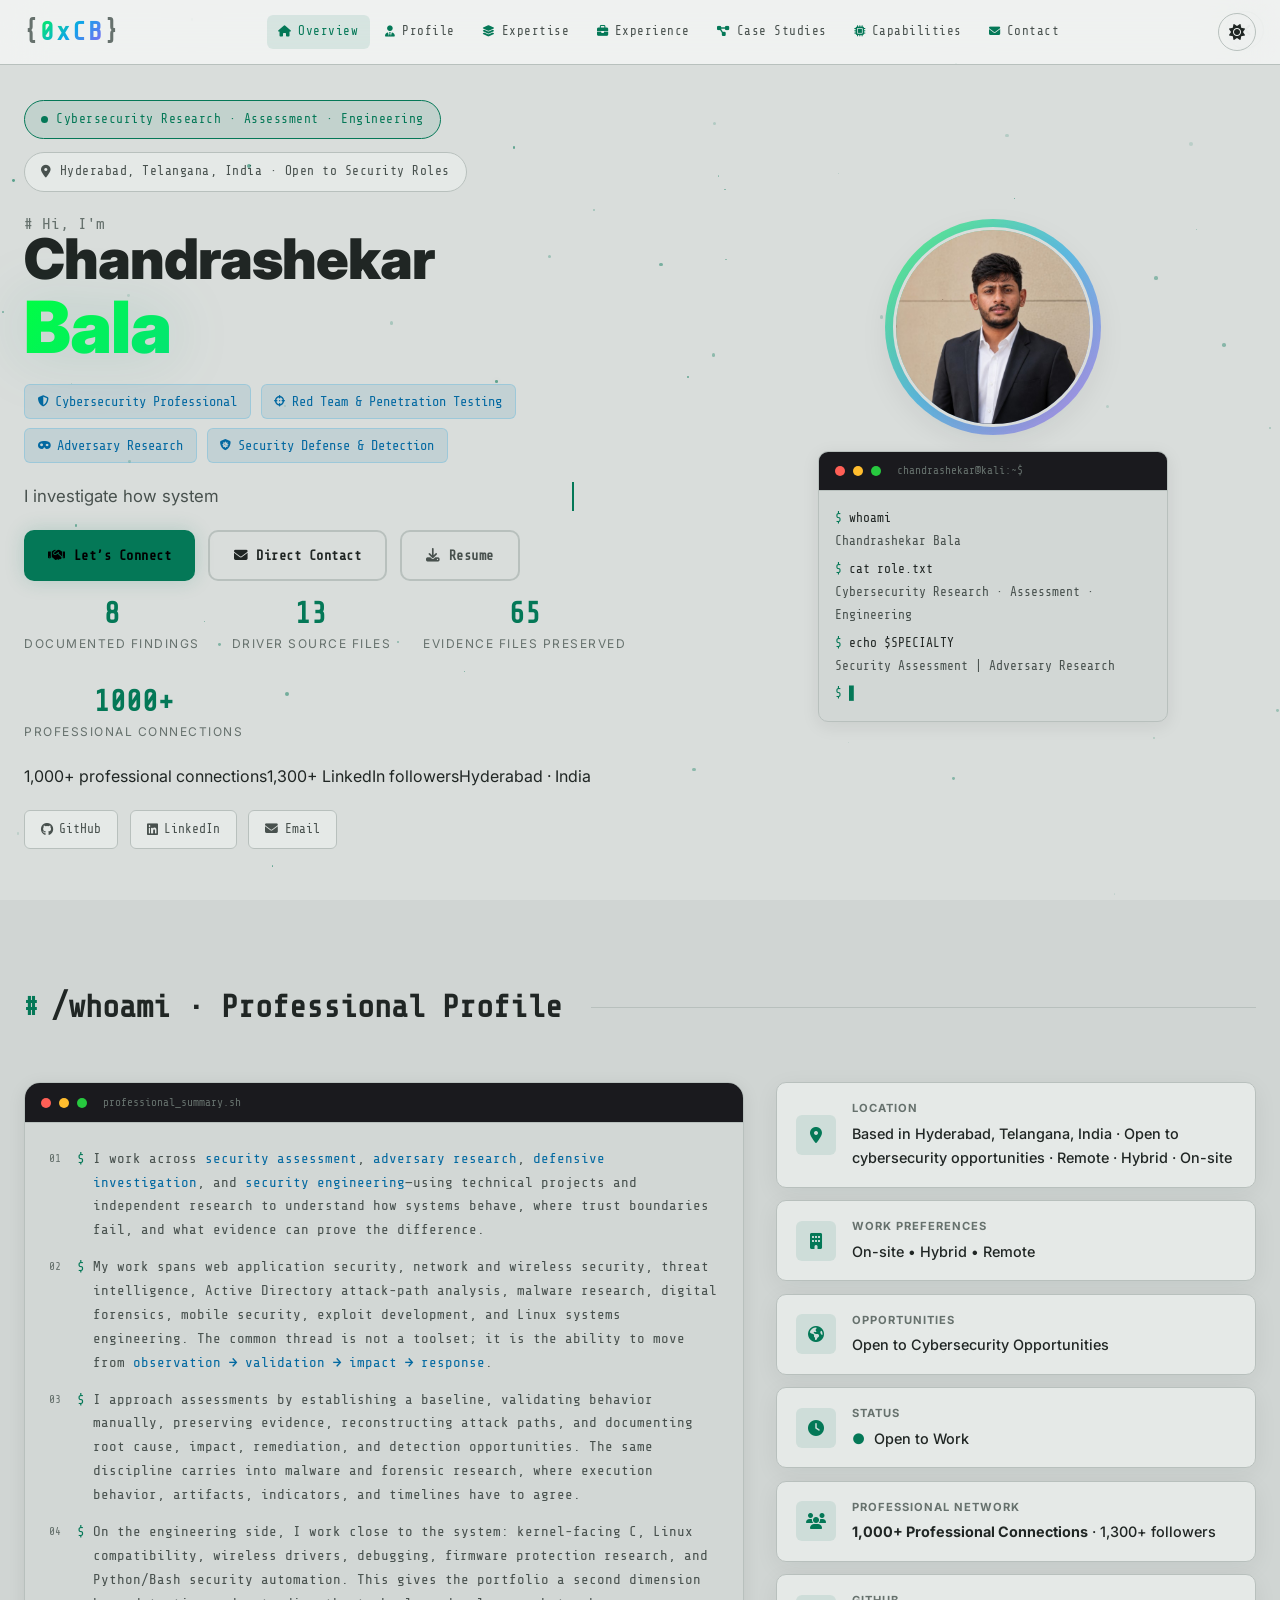
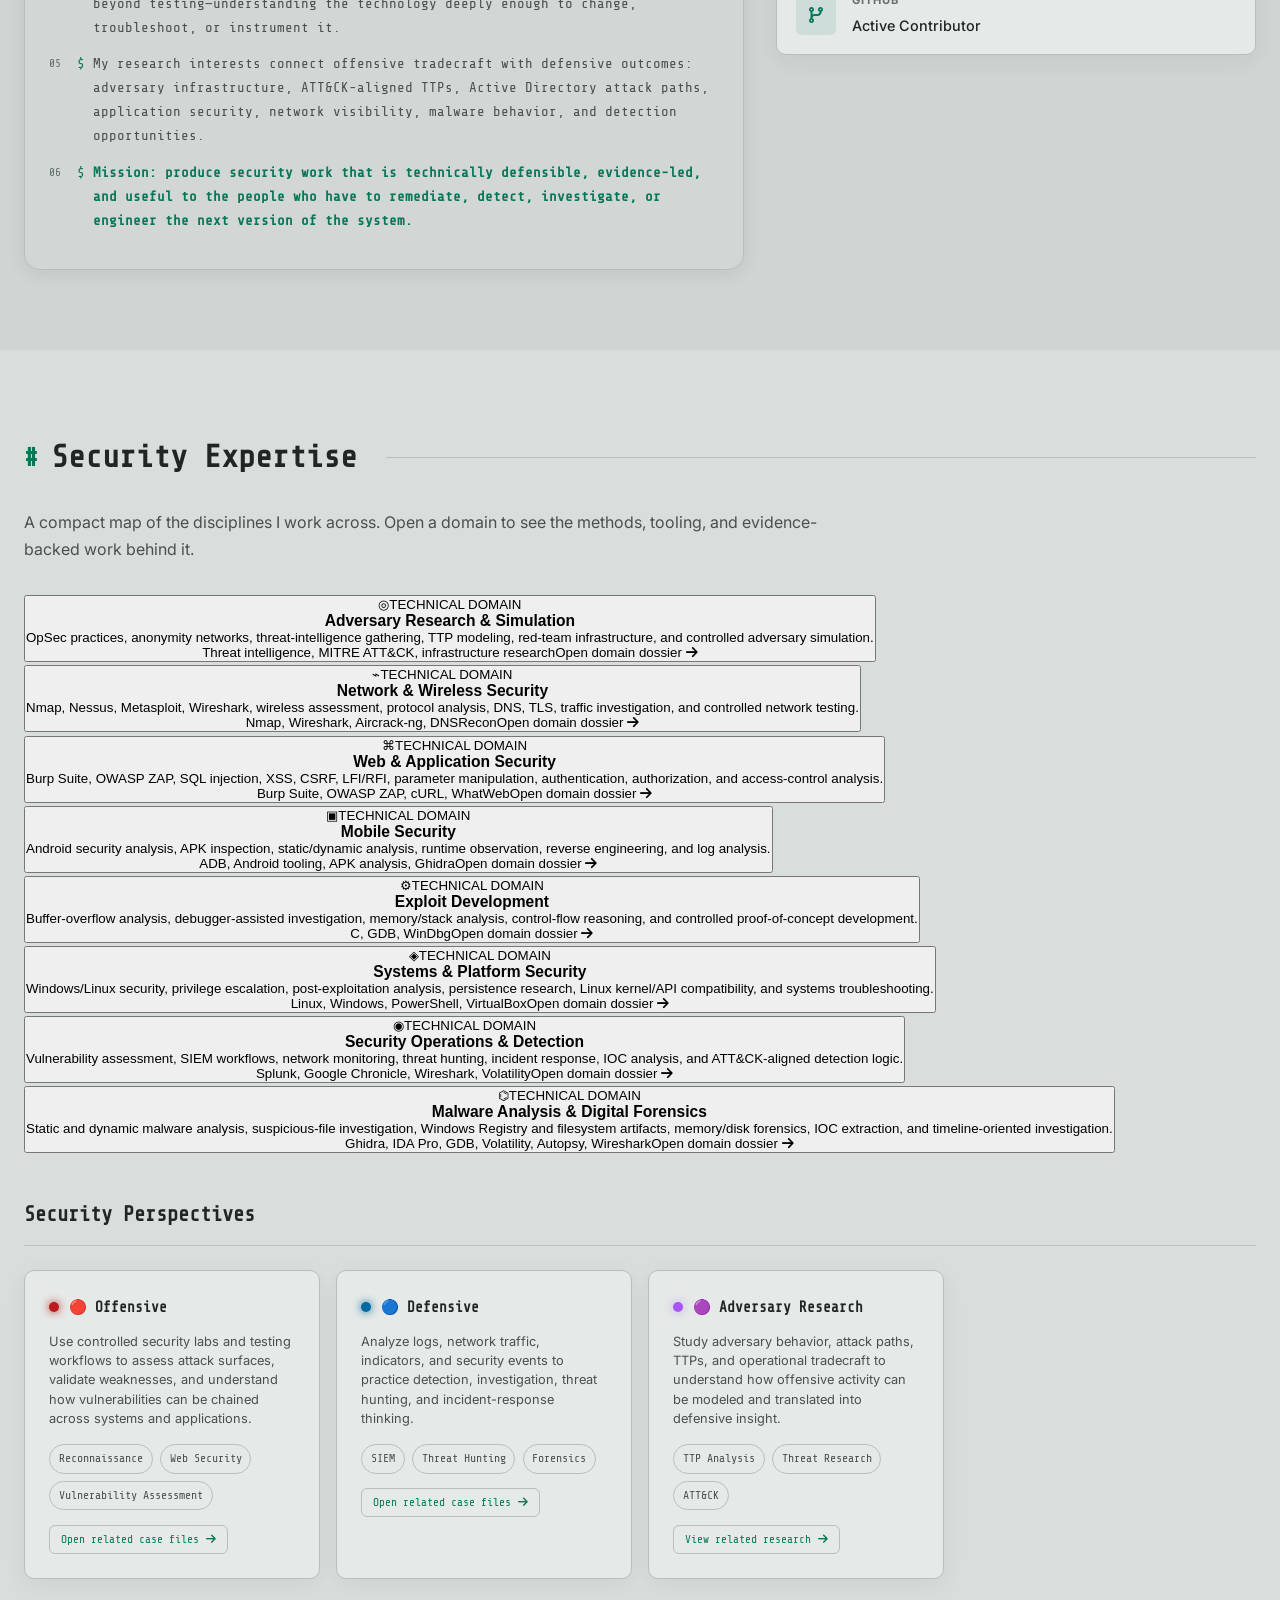
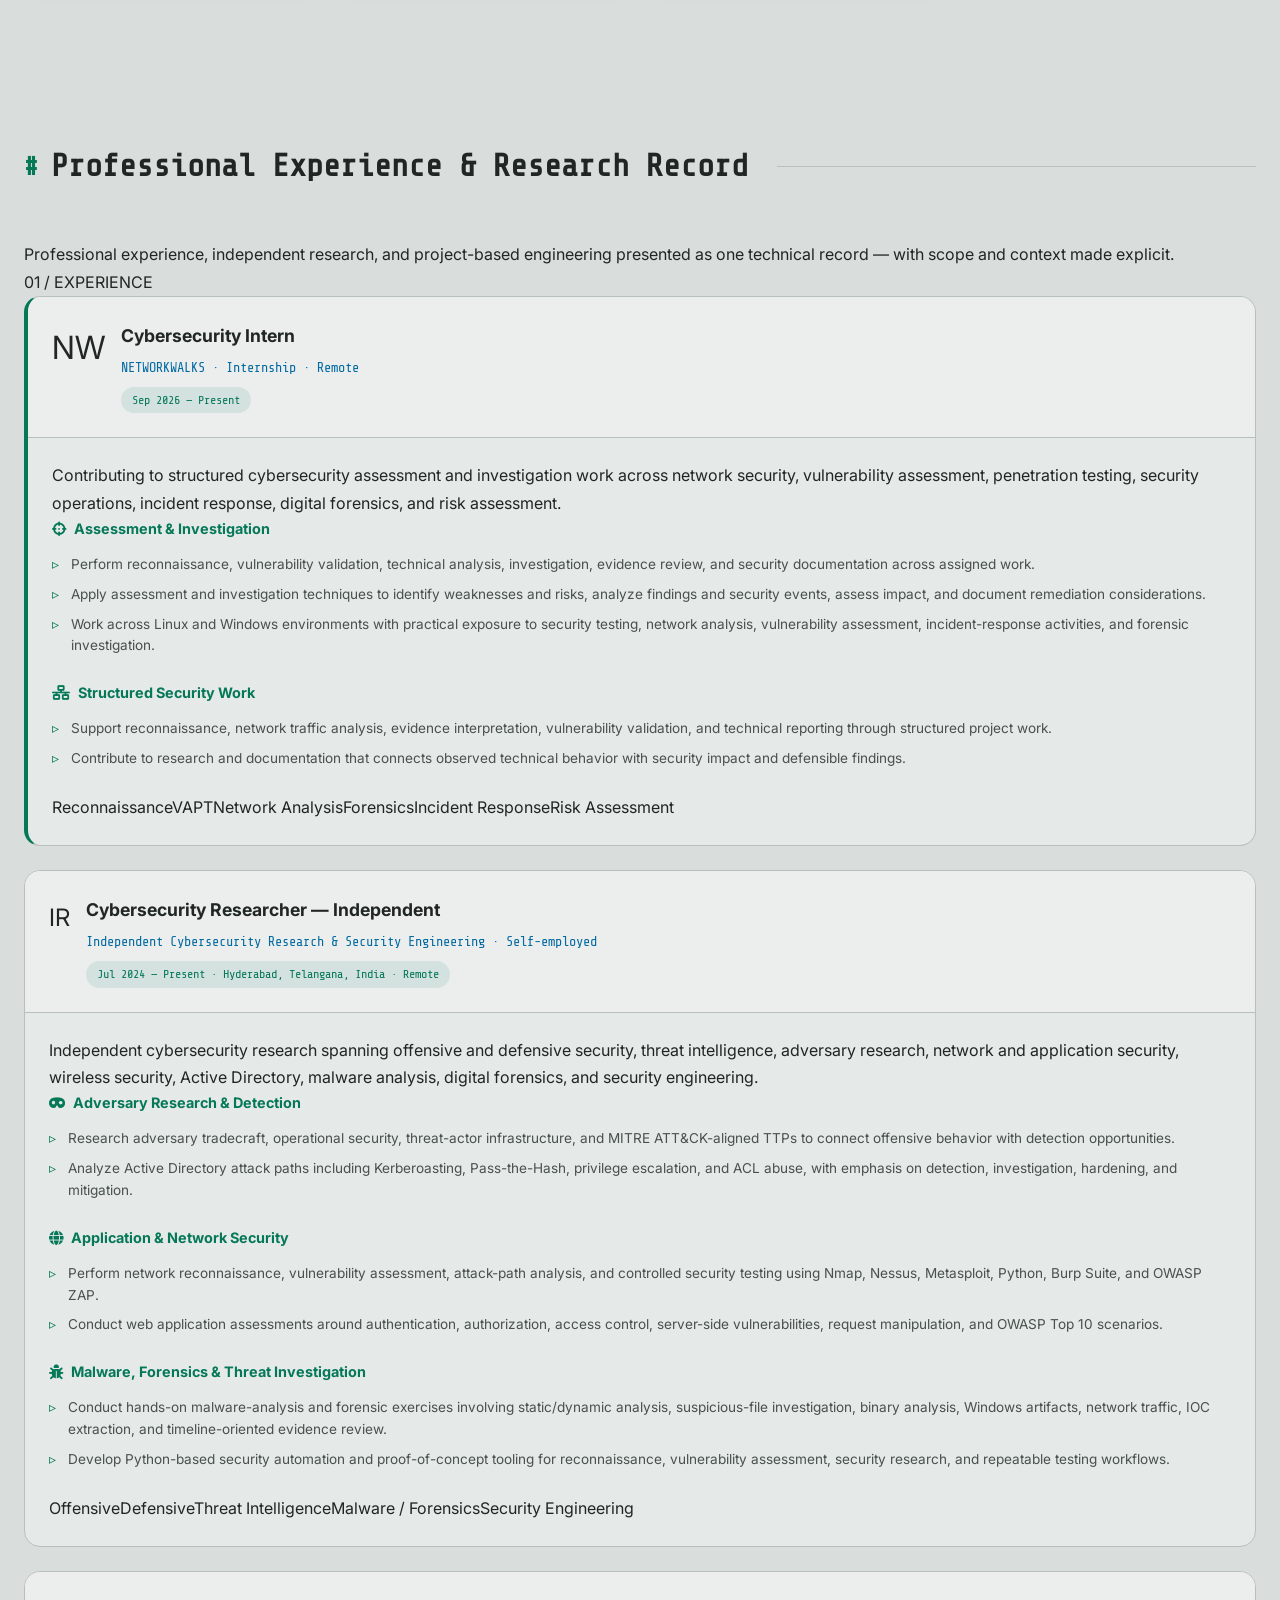
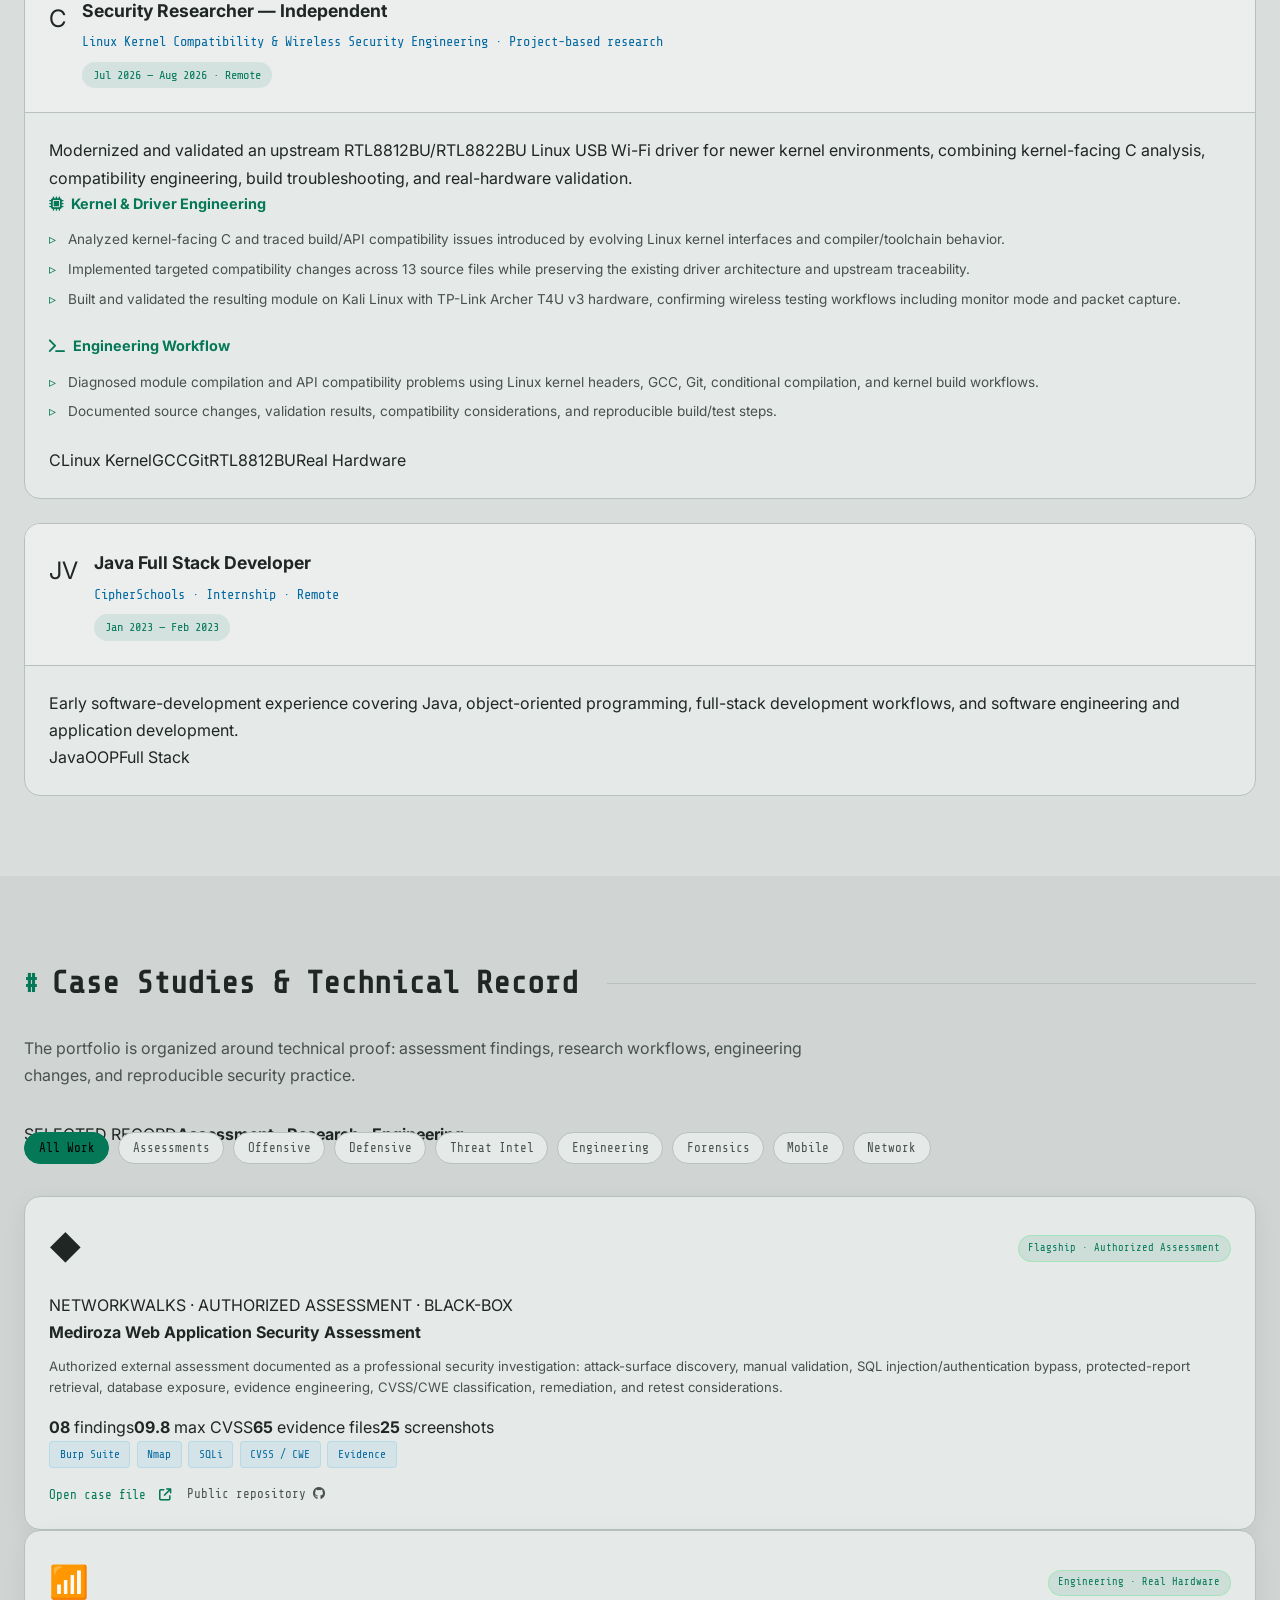
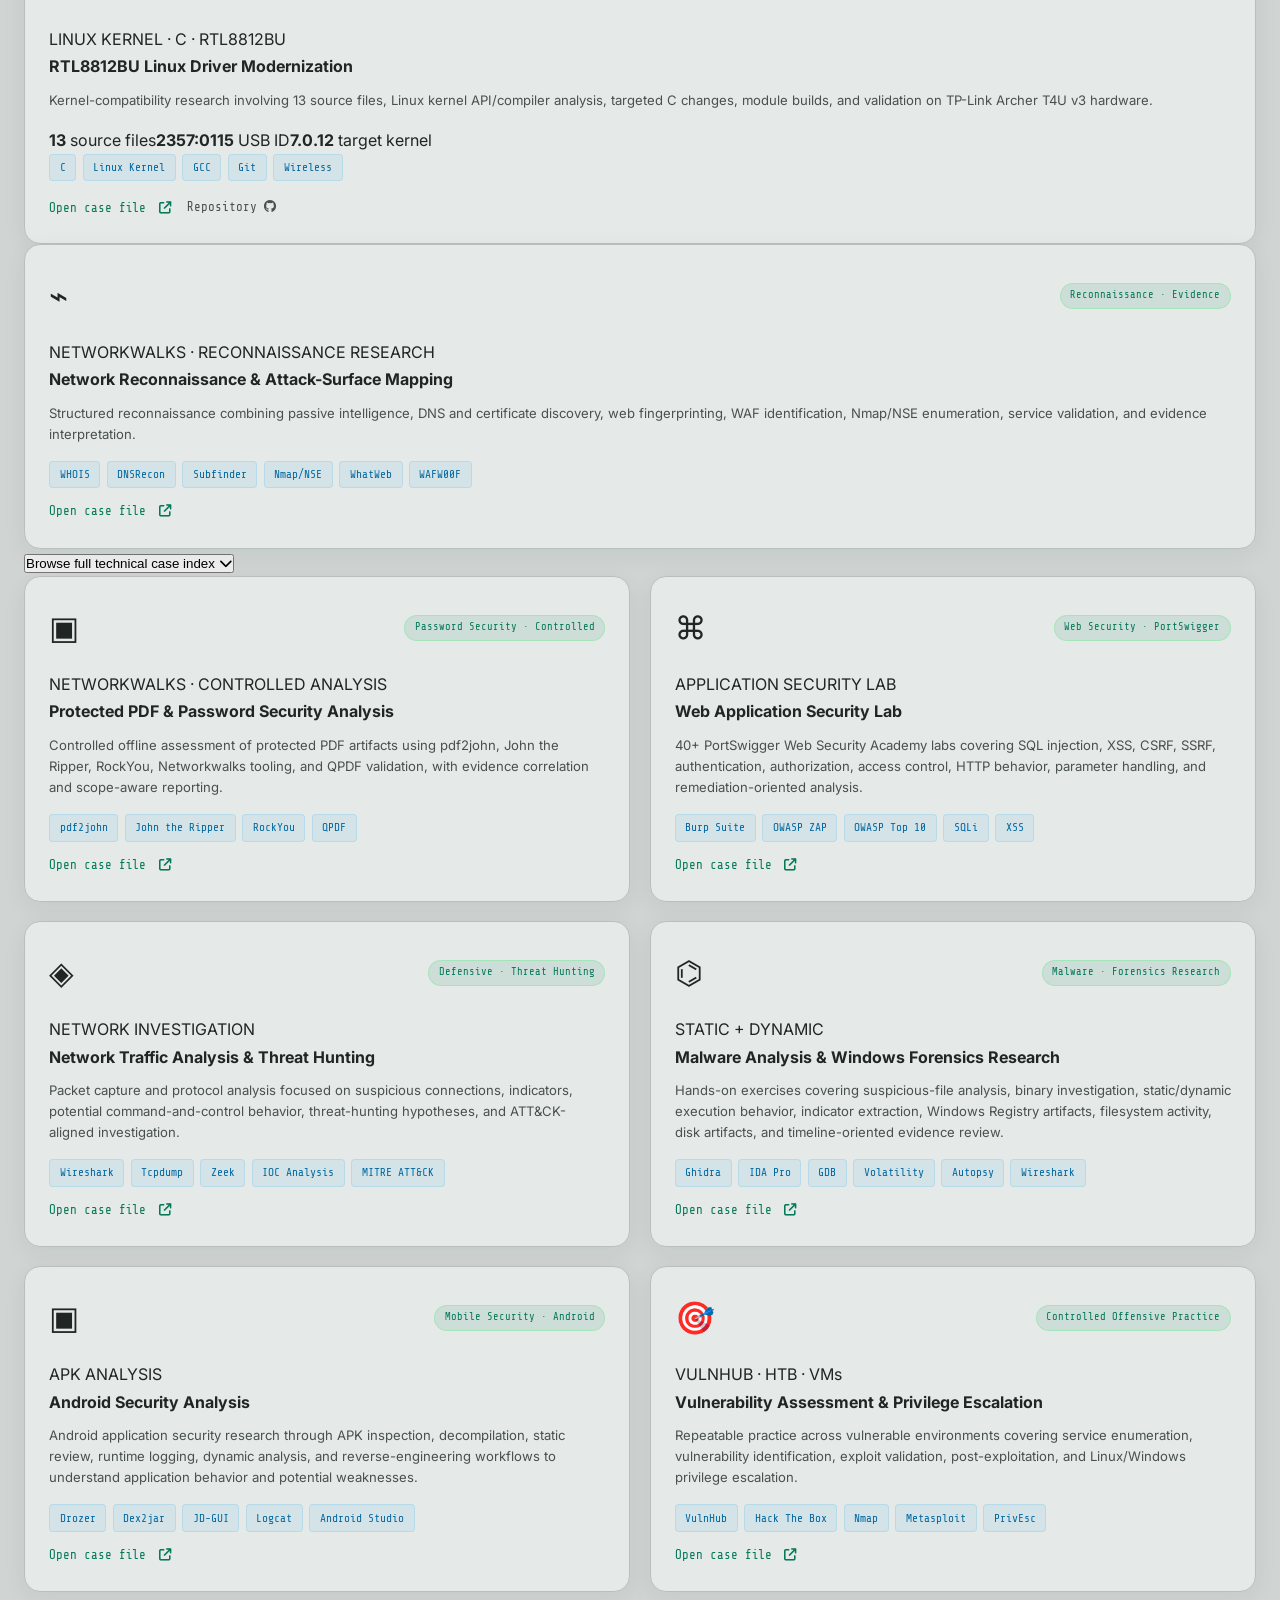
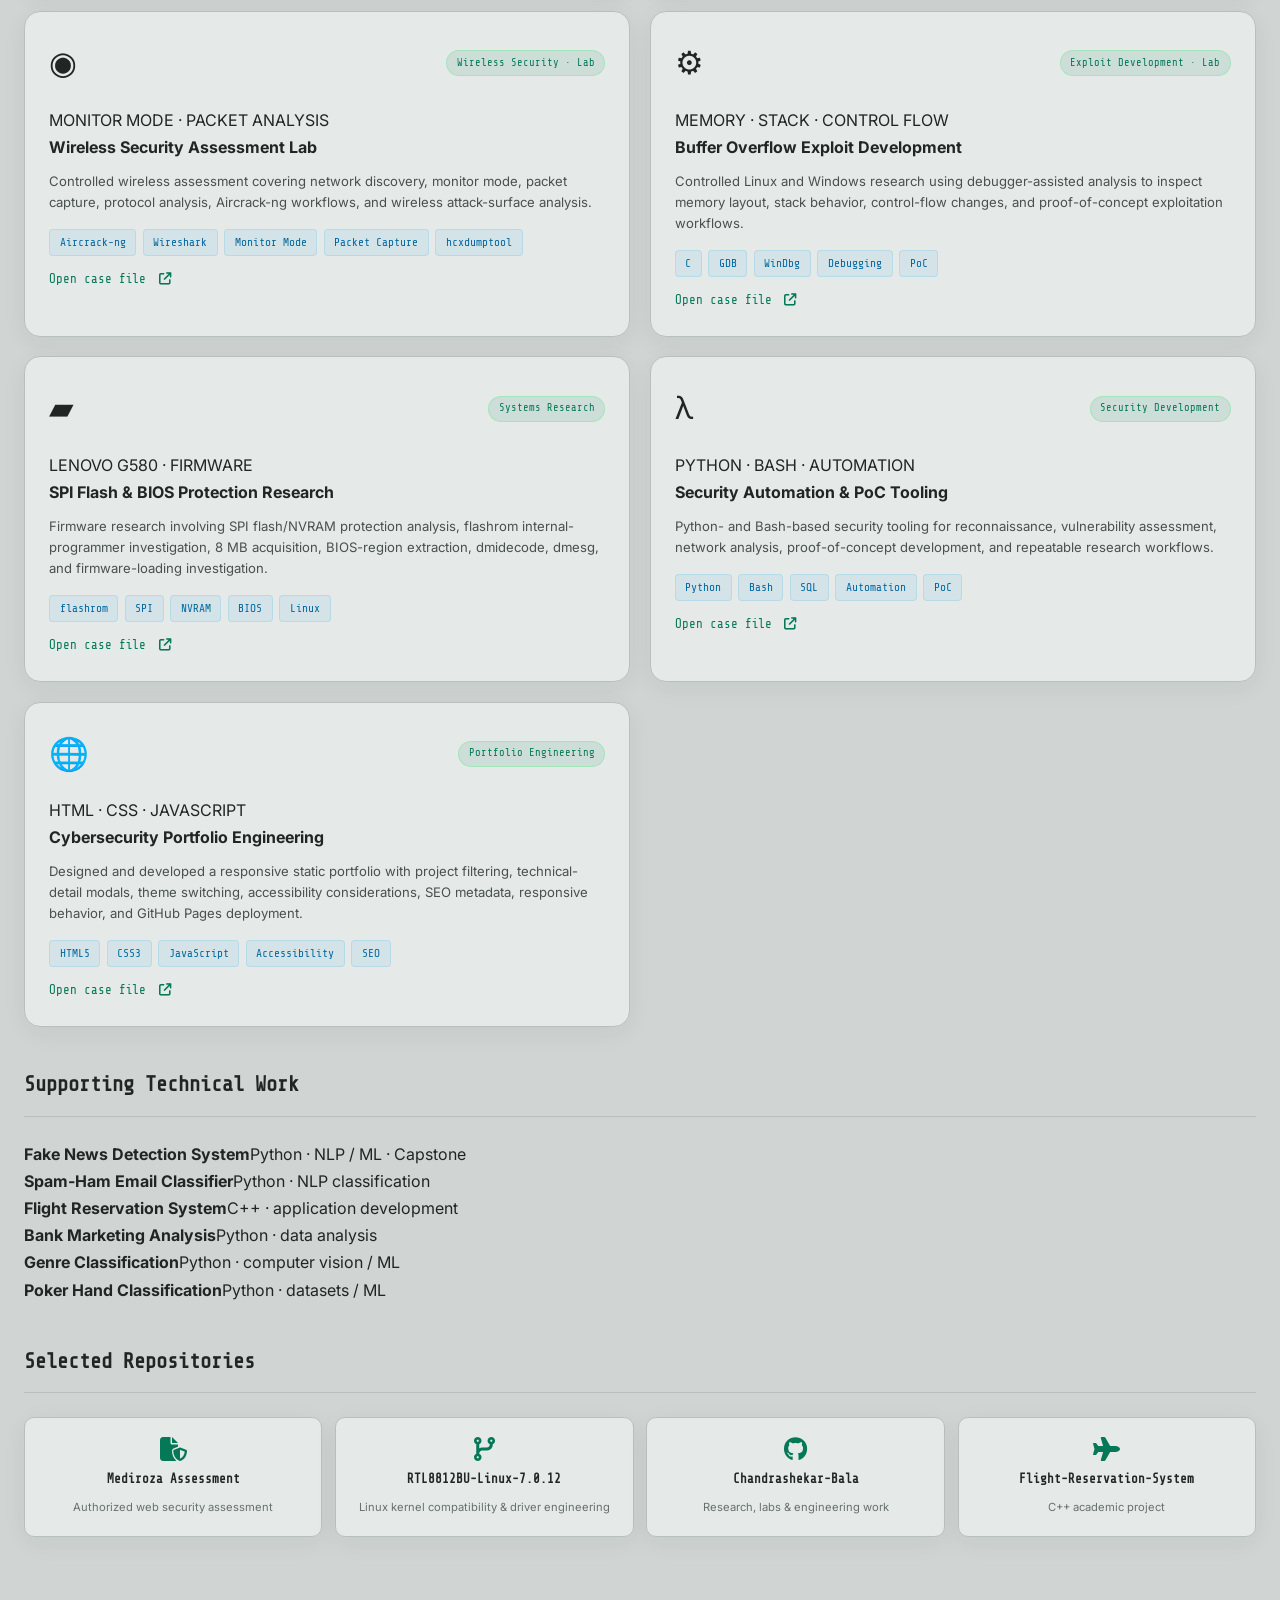
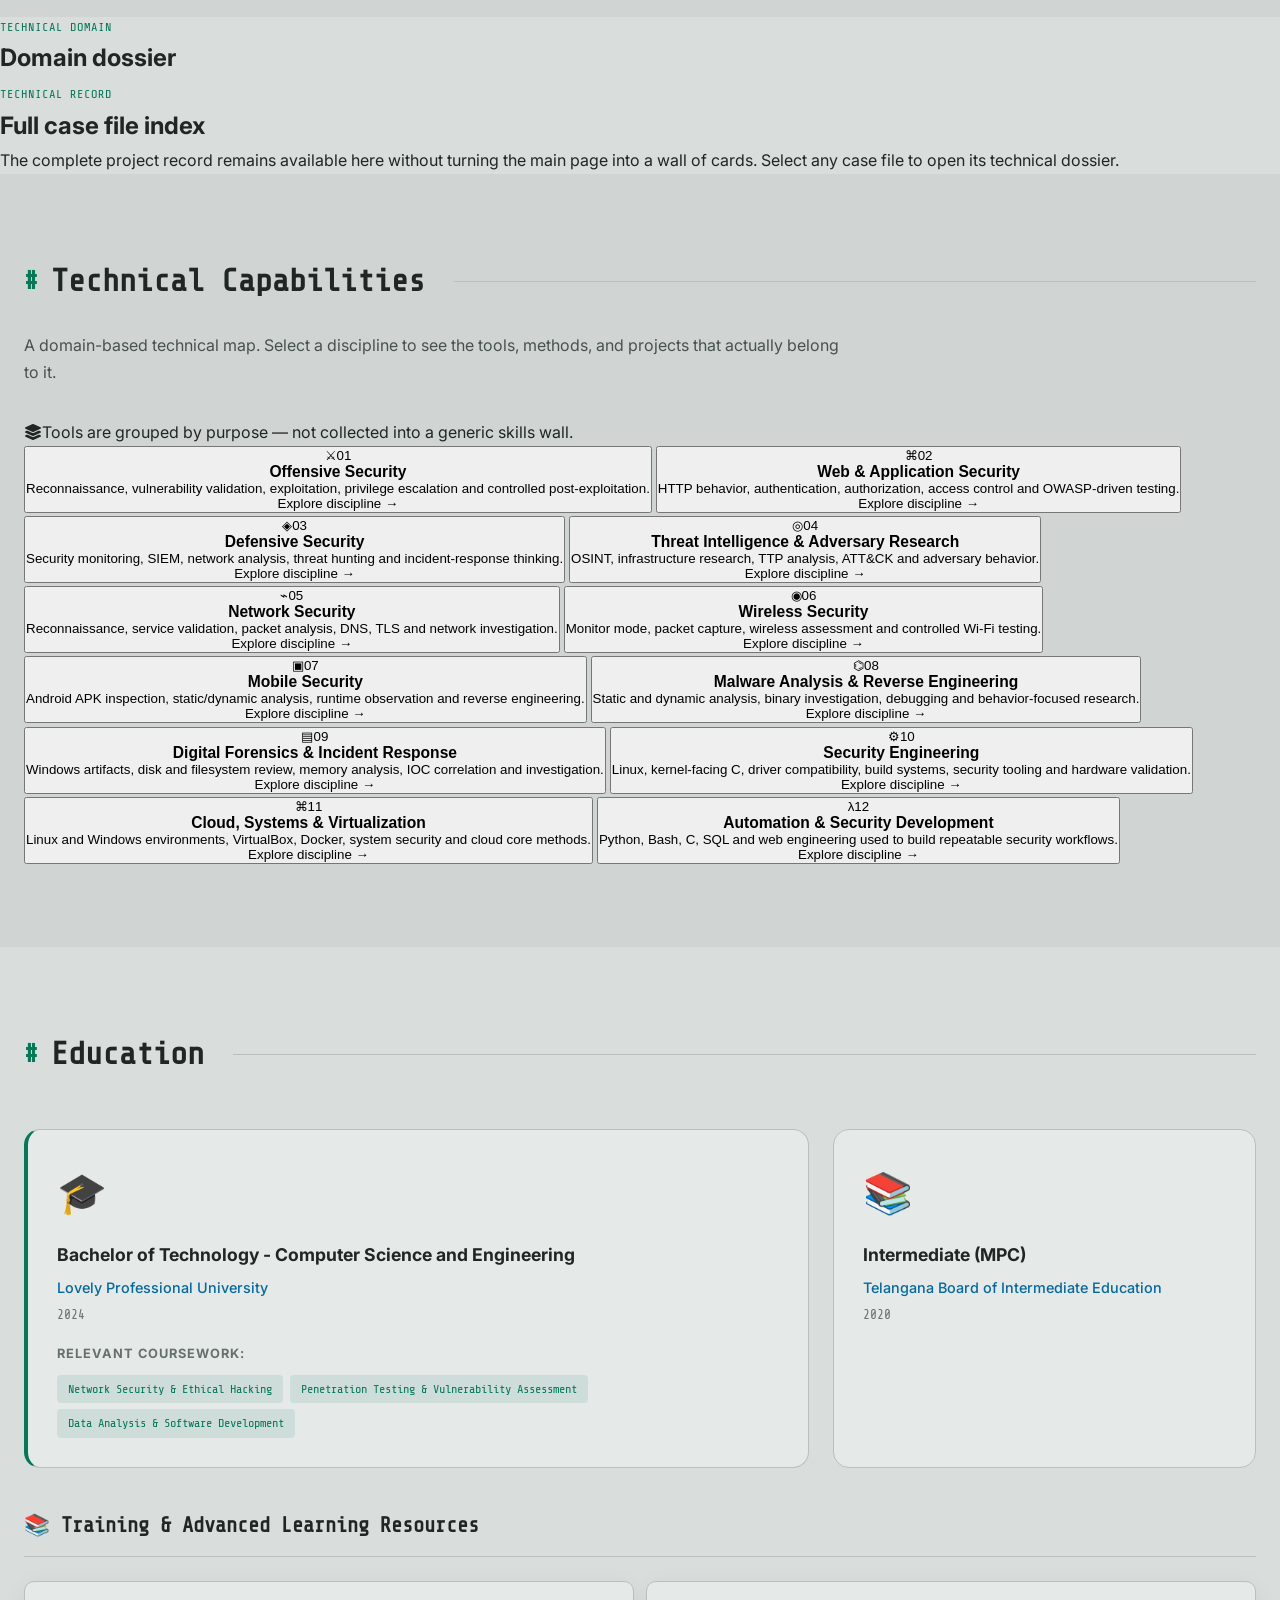
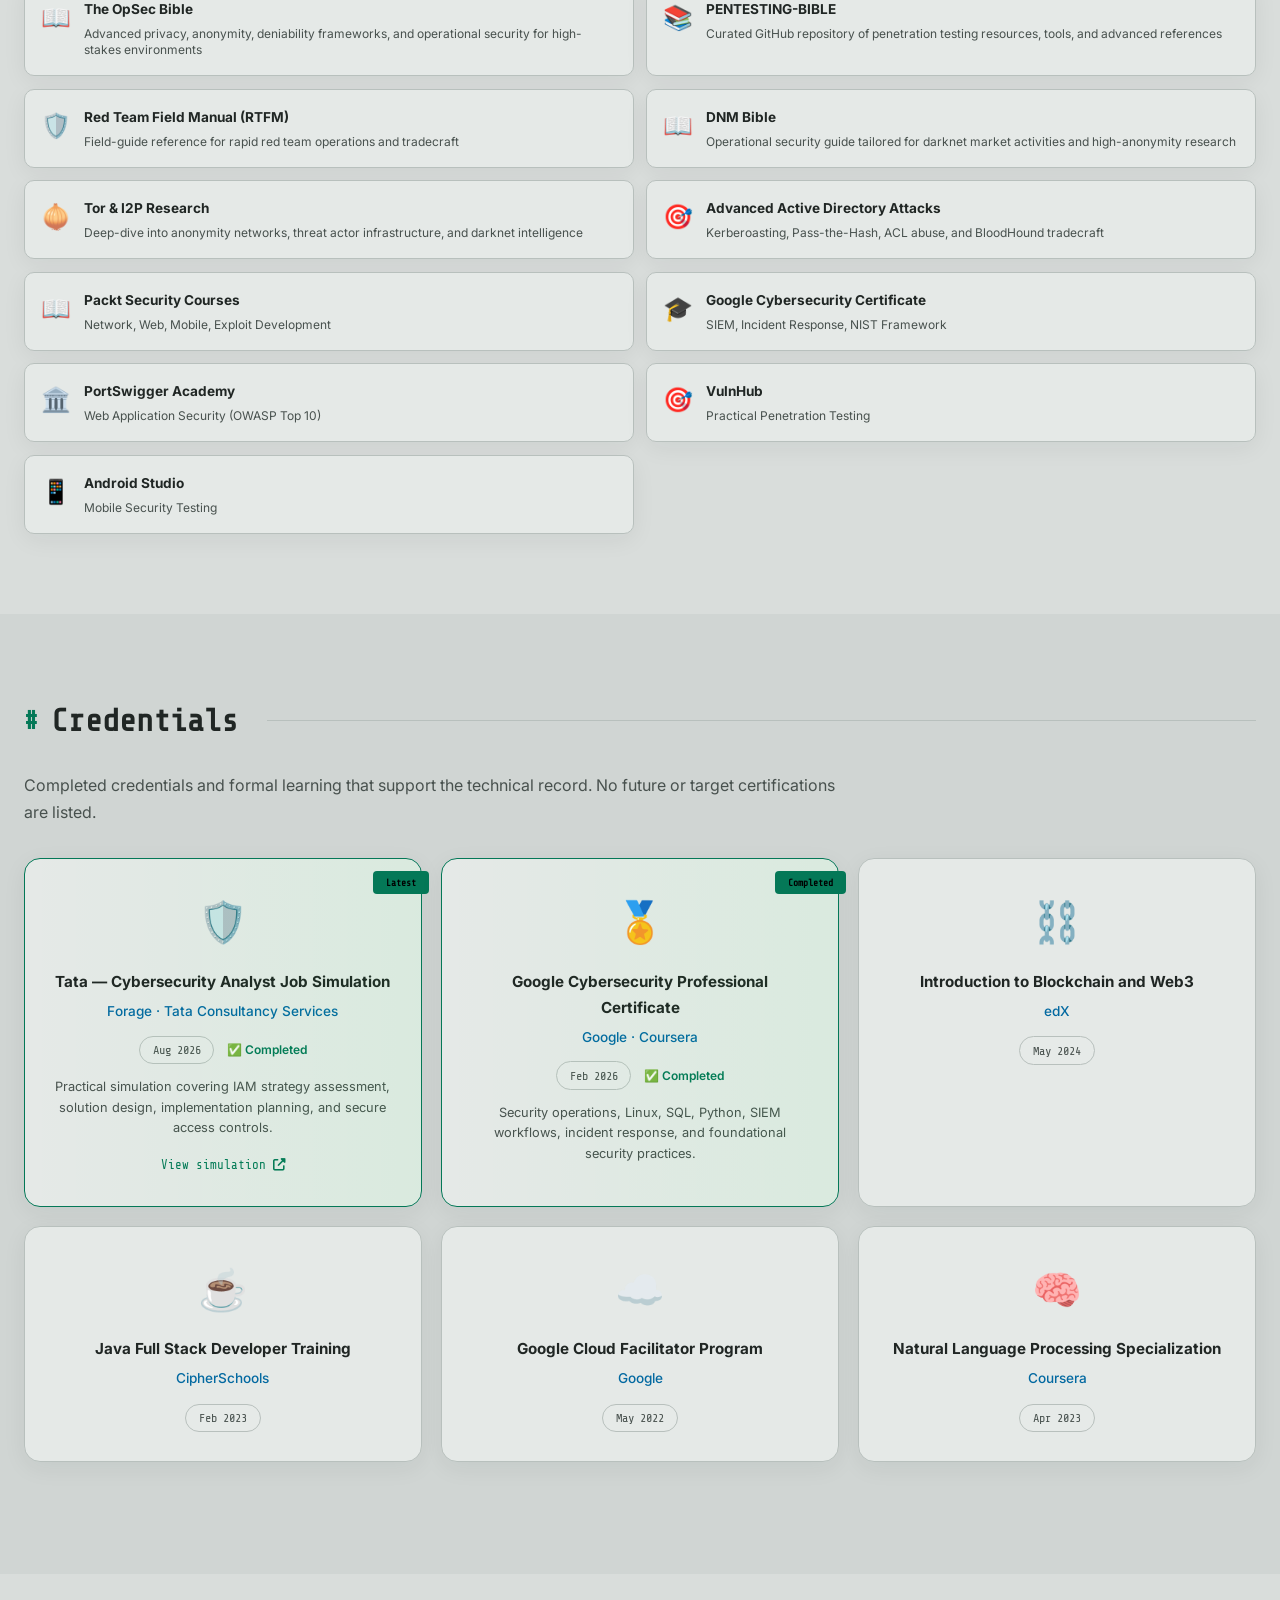
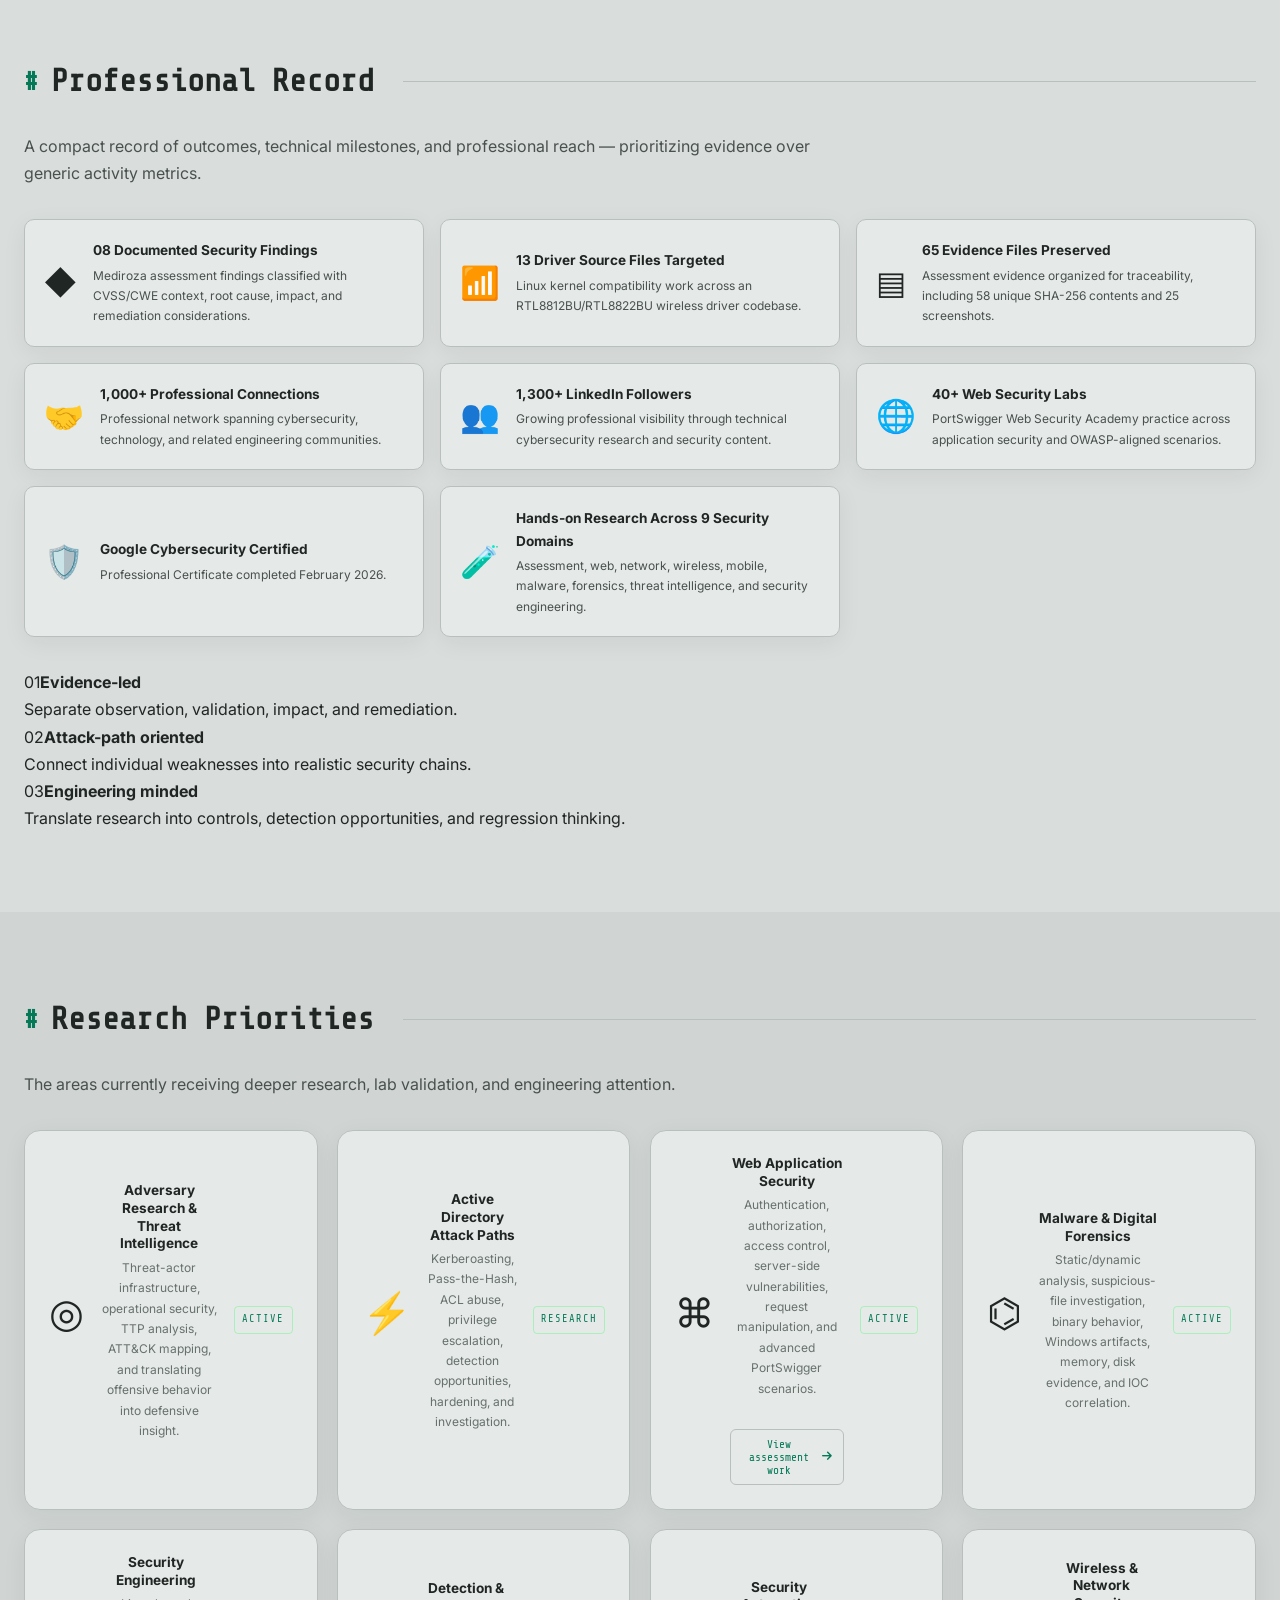
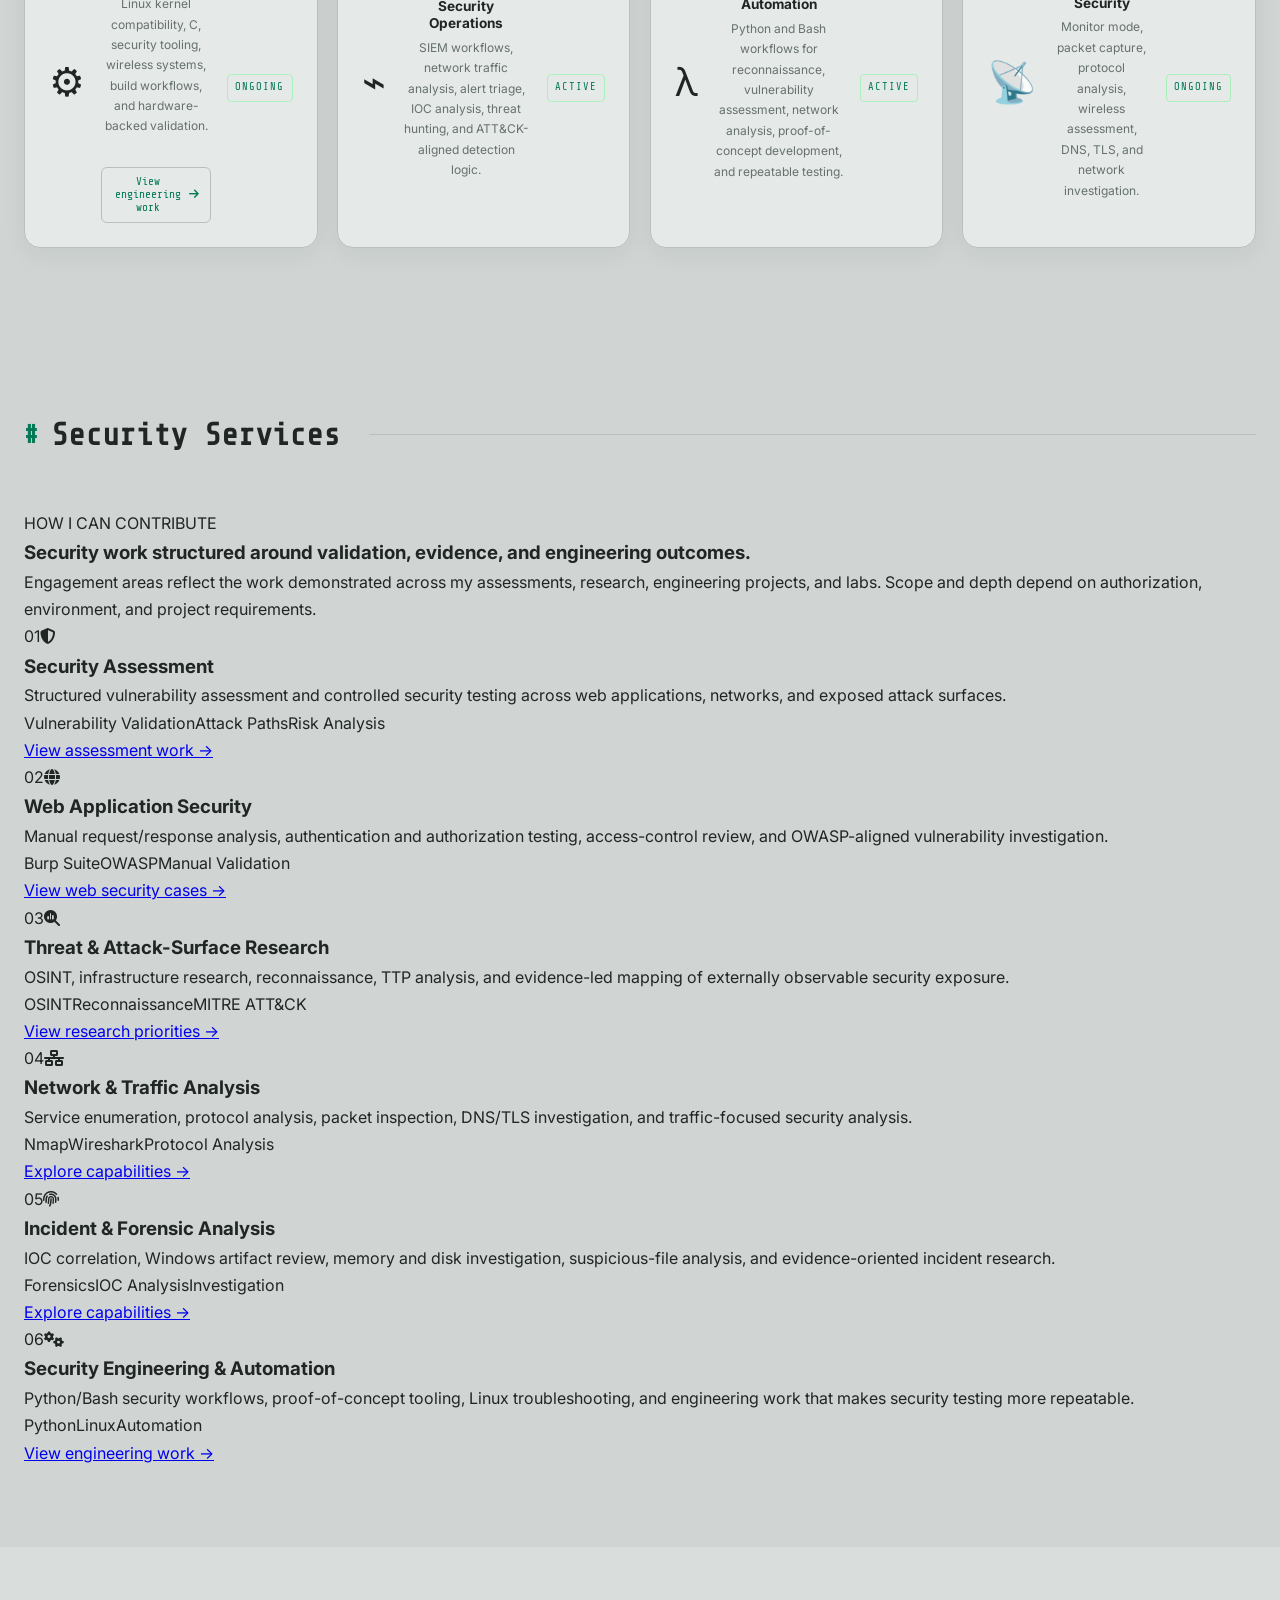
==== commit a94527d1: "Update index.html" ====
--- a/index.html
+++ b/index.html
@@ -1,987 +1,667 @@
 <!DOCTYPE html>
-<html lang="en" data-theme="dark">
+
+<html data-theme="dark" lang="en">
 <head>
-    <meta charset="UTF-8">
-    <meta name="viewport" content="width=device-width, initial-scale=1.0">
-    <title>Chandrashekar Bala | Cybersecurity Professional | Penetration Tester</title>
-    <meta name="description" content="Cybersecurity Professional with hands-on work across penetration testing, security operations, adversary research, Linux, networking, and security engineering.">
-    <meta name="keywords" content="cybersecurity, penetration testing, ethical hacking, red team, blue team, adversary research, security researcher, Chandrashekar Bala">
-    <meta name="author" content="Chandrashekar Bala">
-    <meta property="og:title" content="Chandrashekar Bala | Cybersecurity Professional">
-    <meta property="og:description" content="Cybersecurity portfolio featuring hands-on security labs, research, Linux engineering, and technical projects.">
-    <meta property="og:image" content="profile.jpg">
-    <meta property="og:url" content="https://chandrashekar-bala.github.io">
-    <meta name="twitter:card" content="summary_large_image">
-    <link rel="icon" type="image/x-icon" href="data:image/svg+xml,<svg xmlns='http://www.w3.org/2000/svg' viewBox='0 0 100 100'><text y='.9em' font-size='90'>🛡️</text></svg>">
-    <link rel="stylesheet" href="style.css">
-    <link rel="stylesheet" href="https://cdnjs.cloudflare.com/ajax/libs/font-awesome/6.5.1/css/all.min.css">
-    <link rel="preconnect" href="https://fonts.googleapis.com">
-    <link rel="preconnect" href="https://fonts.gstatic.com" crossorigin>
-    <link href="https://fonts.googleapis.com/css2?family=Share+Tech+Mono&family=Inter:wght@300;400;500;600;700;800;900&family=Fira+Code:wght@400;500;600;700&display=swap" rel="stylesheet">
-    <link rel="stylesheet" href="https://cdnjs.cloudflare.com/ajax/libs/animate.css/4.1.1/animate.min.css"/>
-    <link rel="stylesheet" href="https://unpkg.com/aos@2.3.1/dist/aos.css"/>
+<meta charset="utf-8"/>
+<meta content="width=device-width, initial-scale=1.0" name="viewport"/>
+<title>Chandrashekar Bala | Cybersecurity Researcher | Security Assessment &amp; Engineering</title>
+<meta content="Chandrashekar Bala — cybersecurity researcher working across security assessment, penetration testing, threat intelligence, digital forensics, malware analysis, security operations, wireless security, and Linux security engineering." name="description"/>
+<meta content="cybersecurity researcher, penetration testing, web application security, threat intelligence, malware analysis, digital forensics, security engineering, Linux kernel, wireless security, SOC, Chandrashekar Bala" name="keywords"/>
+<meta content="Chandrashekar Bala" name="author"/>
+<meta content="Chandrashekar Bala | Cybersecurity Professional" property="og:title"/>
+<meta content="Cybersecurity portfolio covering security assessments, adversary research, digital forensics, malware analysis, threat intelligence, and systems security engineering." property="og:description"/>
+<meta content="profile.jpg" property="og:image"/>
+<meta content="https://chandrashekar-bala.github.io" property="og:url"/>
+<meta content="summary_large_image" name="twitter:card"/>
+<link href="data:image/svg+xml,&lt;svg xmlns='http://www.w3.org/2000/svg' viewBox='0 0 100 100'&gt;&lt;text y='.9em' font-size='90'&gt;🛡️&lt;/text&gt;&lt;/svg&gt;" rel="icon" type="image/x-icon"/>
+<link href="style.css" rel="stylesheet"/>
+<link href="https://cdnjs.cloudflare.com/ajax/libs/font-awesome/6.5.1/css/all.min.css" rel="stylesheet"/>
+<link href="https://fonts.googleapis.com" rel="preconnect"/>
+<link crossorigin="" href="https://fonts.gstatic.com" rel="preconnect"/>
+<link href="https://fonts.googleapis.com/css2?family=Share+Tech+Mono&amp;family=Inter:wght@300;400;500;600;700;800;900&amp;family=Fira+Code:wght@400;500;600;700&amp;display=swap" rel="stylesheet"/>
+<link href="https://cdnjs.cloudflare.com/ajax/libs/animate.css/4.1.1/animate.min.css" rel="stylesheet"/>
+<link href="https://unpkg.com/aos@2.3.1/dist/aos.css" rel="stylesheet"/>
 </head>
 <body>
-    <!-- Matrix Rain Canvas -->
-    <canvas id="matrixRain"></canvas>
+<!-- Matrix Rain Canvas -->
+<canvas id="matrixRain"></canvas>
+<!-- Navigation -->
+<nav class="navbar" id="navbar">
+<div class="nav-container">
+<a class="logo" href="#">
+<span class="logo-bracket">{</span>
+<span class="logo-text">0xCB</span>
+<span class="logo-bracket">}</span>
+</a>
+<div class="nav-links"><a href="#home"><i class="fas fa-house"></i> Overview</a><a href="#about"><i class="fas fa-user-tie"></i> Profile</a><a href="#competencies"><i class="fas fa-layer-group"></i> Expertise</a><a href="#experience"><i class="fas fa-briefcase"></i> Experience</a><a href="#projects"><i class="fas fa-diagram-project"></i> Case Studies</a><a href="#arsenal"><i class="fas fa-microchip"></i> Capabilities</a><a href="#connect"><i class="fas fa-envelope"></i> Contact</a></div>
+<div class="nav-actions">
+<button aria-label="Toggle theme" class="theme-toggle">
+<i class="fas fa-moon"></i>
+</button>
+<button aria-label="Menu" class="hamburger">
+<span></span><span></span><span></span>
+</button>
+</div>
+</div>
+</nav>
+<!-- Hero Section -->
+<section class="hero" id="home">
+<div class="hero-content">
+<div class="hero-grid">
+<div class="hero-left">
+<div class="hero-badge-group">
+<span class="hero-badge pulse-badge">
+<span class="pulse-dot"></span> Cybersecurity Research · Assessment · Engineering
+                        </span>
+<span class="hero-badge location-badge">
+<i class="fas fa-map-marker-alt"></i> Hyderabad, Telangana, India · Open to Security Roles
+                        </span>
+</div>
+<div class="hero-name-container">
+<p class="hero-greeting"># Hi, I'm</p>
+<h1 class="hero-name">
+<span class="name-first">Chandrashekar</span>
+<span class="name-last">Bala</span>
+</h1>
+</div>
+<div class="hero-roles">
+<span class="role-tag"><i class="fas fa-shield-alt"></i> Cybersecurity Professional</span>
+<span class="role-tag"><i class="fas fa-crosshairs"></i> Red Team &amp; Penetration Testing</span>
+<span class="role-tag"><i class="fas fa-mask"></i> Adversary Research</span>
+<span class="role-tag"><i class="fas fa-shield-virus"></i> Security Defense &amp; Detection</span>
+</div>
+<p class="hero-mission">
+                        I investigate how systems behave under attack, validate security boundaries, preserve technical evidence, and turn findings into remediation, detection, and engineering decisions across applications, networks, endpoints, and Linux systems.
+                    </p>
+<div class="hero-actions">
+<a class="btn btn-primary" href="#connect">
+<i class="fas fa-handshake"></i> Let’s Connect
+                        </a>
+<a class="btn btn-secondary" href="mailto:chandrashekar-bala@protonmail.com">
+<i class="fas fa-envelope"></i> Direct Contact
+                        </a>
+<a class="btn btn-outline" href="#" onclick="handleResumeClick(event)">
+<i class="fas fa-download"></i> Resume
+                        </a>
+</div>
+<div class="hero-stats">
+<div class="stat-item"><span class="stat-number" data-count="8">08</span><span class="stat-label">Documented Findings</span></div>
+<div class="stat-item"><span class="stat-number" data-count="13">13</span><span class="stat-label">Driver Source Files</span></div>
+<div class="stat-item"><span class="stat-number" data-count="65">65</span><span class="stat-label">Evidence Files Preserved</span></div>
+<div class="stat-item"><span class="stat-number" data-count="1000+">1000+</span><span class="stat-label">Professional Connections</span></div>
+</div>
+<div class="hero-social-proof"><span class="network-primary">1,000+ professional connections</span><span class="network-secondary">1,300+ LinkedIn followers</span><span class="network-location">Hyderabad · India</span></div>
+<div class="hero-socials">
+<a aria-label="GitHub" class="social-btn" href="https://github.com/Chandrashekar-Bala" rel="noopener noreferrer" target="_blank">
+<i class="fab fa-github"></i> GitHub
+                        </a>
+<a aria-label="LinkedIn" class="social-btn linkedin" href="https://www.linkedin.com/in/chandrashekar-bala/" rel="noopener noreferrer" target="_blank">
+<i class="fab fa-linkedin"></i> LinkedIn
+                        </a>
+<a aria-label="Email" class="social-btn email" href="mailto:chandrashekar-bala@protonmail.com">
+<i class="fas fa-envelope"></i> Email
+                        </a>
+</div>
+</div>
+<div class="hero-right">
+<div class="profile-container">
+<div class="profile-ring"></div>
+<img alt="Chandrashekar Bala" class="profile-img" onerror="this.src='data:image/svg+xml,&lt;svg xmlns=%22http://www.w3.org/2000/svg%22 width=%22200%22 height=%22200%22&gt;&lt;rect fill=%22%231a1a1a%22 width=%22200%22 height=%22200%22/&gt;&lt;text fill=%22%2300ff41%22 font-family=%22monospace%22 font-size=%2280%22 x=%2250%25%22 y=%2255%25%22 text-anchor=%22middle%22 dominant-baseline=%22middle%22&gt;CB&lt;/text&gt;&lt;/svg&gt;'" src="profile.jpg"/>
+</div>
+<div class="terminal-mini">
+<div class="terminal-header">
+<span class="t-dot red"></span>
+<span class="t-dot yellow"></span>
+<span class="t-dot green"></span>
+<span class="terminal-title">chandrashekar@kali:~$</span>
+</div>
+<div class="terminal-body">
+<p><span class="t-prompt">$</span> whoami</p>
+<p class="t-output">Chandrashekar Bala</p>
+<p><span class="t-prompt">$</span> cat role.txt</p>
+<p class="t-output">Cybersecurity Research · Assessment · Engineering</p>
+<p><span class="t-prompt">$</span> echo $SPECIALTY</p>
+<p class="t-output">Security Assessment | Adversary Research</p>
+<p><span class="t-prompt">$</span> <span class="t-cursor">▋</span></p>
+</div>
+</div>
+</div>
+</div>
+</div>
+<div class="scroll-indicator">
+<div class="scroll-mouse">
+<div class="scroll-wheel"></div>
+</div>
+<span>SCROLL DOWN</span>
+</div>
+</section>
+<!-- About Section -->
+<section class="about section-dark" id="about">
+<div class="section-container">
+<h2 class="section-title">
+<span class="title-hash">#</span>
+<span class="title-text">/whoami · Professional Profile</span>
+<span class="title-line"></span>
+</h2>
+<div class="about-grid">
+<div class="about-terminal">
+<div class="terminal-header">
+<span class="t-dot red"></span>
+<span class="t-dot yellow"></span>
+<span class="t-dot green"></span>
+<span class="terminal-title">professional_summary.sh</span>
+</div>
+<div class="terminal-body about-body">
+<div class="terminal-line">
+<span class="line-number">01</span>
+<span class="t-prompt">$</span>
+<div class="terminal-text">I work across <span class="text-highlight">security assessment</span>, <span class="text-highlight">adversary research</span>, <span class="text-highlight">defensive investigation</span>, and <span class="text-highlight">security engineering</span>—using technical projects and independent research to understand how systems behave, where trust boundaries fail, and what evidence can prove the difference.</div>
+</div>
+<div class="terminal-line">
+<span class="line-number">02</span>
+<span class="t-prompt">$</span>
+<div class="terminal-text">My work spans web application security, network and wireless security, threat intelligence, Active Directory attack-path analysis, malware research, digital forensics, mobile security, exploit development, and Linux systems engineering. The common thread is not a toolset; it is the ability to move from <span class="text-highlight">observation → validation → impact → response</span>.</div>
+</div>
+<div class="terminal-line">
+<span class="line-number">03</span>
+<span class="t-prompt">$</span>
+<div class="terminal-text">I approach assessments by establishing a baseline, validating behavior manually, preserving evidence, reconstructing attack paths, and documenting root cause, impact, remediation, and detection opportunities. The same discipline carries into malware and forensic research, where execution behavior, artifacts, indicators, and timelines have to agree.</div>
+</div>
+<div class="terminal-line">
+<span class="line-number">04</span>
+<span class="t-prompt">$</span>
+<div class="terminal-text">On the engineering side, I work close to the system: kernel-facing C, Linux compatibility, wireless drivers, debugging, firmware protection research, and Python/Bash security automation. This gives the portfolio a second dimension beyond testing—understanding the technology deeply enough to change, troubleshoot, or instrument it.</div>
+</div>
+<div class="terminal-line">
+<span class="line-number">05</span>
+<span class="t-prompt">$</span>
+<div class="terminal-text">My research interests connect offensive tradecraft with defensive outcomes: adversary infrastructure, ATT&amp;CK-aligned TTPs, Active Directory attack paths, application security, network visibility, malware behavior, and detection opportunities.</div>
+</div>
+<div class="terminal-line mission-line">
+<span class="line-number">06</span>
+<span class="t-prompt">$</span>
+<div class="terminal-text"><span class="mission-text">Mission: produce security work that is technically defensible, evidence-led, and useful to the people who have to remediate, detect, investigate, or engineer the next version of the system.</span></div>
+</div>
+</div>
+</div>
+<div class="about-info-cards">
+<div class="info-card">
+<div class="info-icon"><i class="fas fa-map-marker-alt"></i></div>
+<div class="info-content">
+<h4>Location</h4>
+<p>Based in Hyderabad, Telangana, India · Open to cybersecurity opportunities · Remote · Hybrid · On-site</p>
+</div>
+</div>
+<div class="info-card">
+<div class="info-icon"><i class="fas fa-building"></i></div>
+<div class="info-content">
+<h4>Work Preferences</h4>
+<p>On-site • Hybrid • Remote</p>
+</div>
+</div>
+<div class="info-card">
+<div class="info-icon"><i class="fas fa-globe-americas"></i></div>
+<div class="info-content">
+<h4>Opportunities</h4>
+<p>Open to Cybersecurity Opportunities</p>
+</div>
+</div>
+<div class="info-card">
+<div class="info-icon"><i class="fas fa-clock"></i></div>
+<div class="info-content">
+<h4>Status</h4>
+<p><span class="status-active">●</span> Open to Work</p>
+</div>
+</div>
+<div class="info-card">
+<div class="info-icon"><i class="fas fa-users"></i></div>
+<div class="info-content">
+<h4>Professional Network</h4>
+<p><strong>1,000+ Professional Connections</strong> · 1,300+ followers</p>
+</div>
+</div>
+<div class="info-card">
+<div class="info-icon"><i class="fas fa-code-branch"></i></div>
+<div class="info-content">
+<h4>GitHub</h4>
+<p>Active Contributor</p>
+</div>
+</div>
+</div>
+</div>
+</div>
+</section>
+<!-- Core Competencies Section -->
+<section class="competencies" id="competencies">
+<div class="section-container">
+<h2 class="section-title">
+<span class="title-hash">#</span>
+<span class="title-text">Security Expertise</span>
+<span class="title-line"></span>
+</h2><p class="section-lead">A compact map of the disciplines I work across. Open a domain to see the methods, tooling, and evidence-backed work behind it.</p>
+<!-- Competency Table -->
+<!-- Role Breakdown -->
+<div class="expertise-dossier-grid"><button class="expertise-dossier-card" data-expertise="adversary" type="button"><span class="expertise-icon">◎</span><span class="expertise-kicker">TECHNICAL DOMAIN</span><h3>Adversary Research &amp; Simulation</h3><p>OpSec practices, anonymity networks, threat-intelligence gathering, TTP modeling, red-team infrastructure, and controlled adversary simulation.</p><span class="expertise-meta">Threat intelligence, MITRE ATT&amp;CK, infrastructure research</span><span class="expertise-cta">Open domain dossier <i class="fas fa-arrow-right"></i></span></button><button class="expertise-dossier-card" data-expertise="network" type="button"><span class="expertise-icon">⌁</span><span class="expertise-kicker">TECHNICAL DOMAIN</span><h3>Network &amp; Wireless Security</h3><p>Nmap, Nessus, Metasploit, Wireshark, wireless assessment, protocol analysis, DNS, TLS, traffic investigation, and controlled network testing.</p><span class="expertise-meta">Nmap, Wireshark, Aircrack-ng, DNSRecon</span><span class="expertise-cta">Open domain dossier <i class="fas fa-arrow-right"></i></span></button><button class="expertise-dossier-card" data-expertise="web" type="button"><span class="expertise-icon">⌘</span><span class="expertise-kicker">TECHNICAL DOMAIN</span><h3>Web &amp; Application Security</h3><p>Burp Suite, OWASP ZAP, SQL injection, XSS, CSRF, LFI/RFI, parameter manipulation, authentication, authorization, and access-control analysis.</p><span class="expertise-meta">Burp Suite, OWASP ZAP, cURL, WhatWeb</span><span class="expertise-cta">Open domain dossier <i class="fas fa-arrow-right"></i></span></button><button class="expertise-dossier-card" data-expertise="mobile" type="button"><span class="expertise-icon">▣</span><span class="expertise-kicker">TECHNICAL DOMAIN</span><h3>Mobile Security</h3><p>Android security analysis, APK inspection, static/dynamic analysis, runtime observation, reverse engineering, and log analysis.</p><span class="expertise-meta">ADB, Android tooling, APK analysis, Ghidra</span><span class="expertise-cta">Open domain dossier <i class="fas fa-arrow-right"></i></span></button><button class="expertise-dossier-card" data-expertise="exploit" type="button"><span class="expertise-icon">⚙</span><span class="expertise-kicker">TECHNICAL DOMAIN</span><h3>Exploit Development</h3><p>Buffer-overflow analysis, debugger-assisted investigation, memory/stack analysis, control-flow reasoning, and controlled proof-of-concept development.</p><span class="expertise-meta">C, GDB, WinDbg</span><span class="expertise-cta">Open domain dossier <i class="fas fa-arrow-right"></i></span></button><button class="expertise-dossier-card" data-expertise="systems" type="button"><span class="expertise-icon">◈</span><span class="expertise-kicker">TECHNICAL DOMAIN</span><h3>Systems &amp; Platform Security</h3><p>Windows/Linux security, privilege escalation, post-exploitation analysis, persistence research, Linux kernel/API compatibility, and systems troubleshooting.</p><span class="expertise-meta">Linux, Windows, PowerShell, VirtualBox</span><span class="expertise-cta">Open domain dossier <i class="fas fa-arrow-right"></i></span></button><button class="expertise-dossier-card" data-expertise="defensive" type="button"><span class="expertise-icon">◉</span><span class="expertise-kicker">TECHNICAL DOMAIN</span><h3>Security Operations &amp; Detection</h3><p>Vulnerability assessment, SIEM workflows, network monitoring, threat hunting, incident response, IOC analysis, and ATT&amp;CK-aligned detection logic.</p><span class="expertise-meta">Splunk, Google Chronicle, Wireshark, Volatility</span><span class="expertise-cta">Open domain dossier <i class="fas fa-arrow-right"></i></span></button><button class="expertise-dossier-card" data-expertise="forensics" type="button"><span class="expertise-icon">⌬</span><span class="expertise-kicker">TECHNICAL DOMAIN</span><h3>Malware Analysis &amp; Digital Forensics</h3><p>Static and dynamic malware analysis, suspicious-file investigation, Windows Registry and filesystem artifacts, memory/disk forensics, IOC extraction, and timeline-oriented investigation.</p><span class="expertise-meta">Ghidra, IDA Pro, GDB, Volatility, Autopsy, Wireshark</span><span class="expertise-cta">Open domain dossier <i class="fas fa-arrow-right"></i></span></button></div><div class="role-breakdown">
+<h3 class="subsection-title">Security Perspectives</h3>
+<div class="role-grid">
+<div class="role-card red-role">
+<div class="role-card-header"><span class="role-dot red"></span><h4>🔴 Offensive</h4></div>
+<p>Use controlled security labs and testing workflows to assess attack surfaces, validate weaknesses, and understand how vulnerabilities can be chained across systems and applications.</p>
+<div class="role-tags"><span>Reconnaissance</span><span>Web Security</span><span>Vulnerability Assessment</span></div>
+<button class="role-project-link" data-project-filter="offensive" type="button">Open related case files <i class="fas fa-arrow-right"></i></button>
+</div>
+<div class="role-card blue-role">
+<div class="role-card-header"><span class="role-dot blue"></span><h4>🔵 Defensive</h4></div>
+<p>Analyze logs, network traffic, indicators, and security events to practice detection, investigation, threat hunting, and incident-response thinking.</p>
+<div class="role-tags"><span>SIEM</span><span>Threat Hunting</span><span>Forensics</span></div>
+<button class="role-project-link" data-project-filter="defensive" type="button">Open related case files <i class="fas fa-arrow-right"></i></button>
+</div>
+<div class="role-card purple-role">
+<div class="role-card-header"><span class="role-dot purple"></span><h4>🟣 Adversary Research</h4></div>
+<p>Study adversary behavior, attack paths, TTPs, and operational tradecraft to understand how offensive activity can be modeled and translated into defensive insight.</p>
+<div class="role-tags"><span>TTP Analysis</span><span>Threat Research</span><span>ATT&amp;CK</span></div>
+<button class="role-project-link" data-project-key="threat" type="button">View related research <i class="fas fa-arrow-right"></i></button>
+</div>
+</div>
+</div>
+</div>
+</section>
+<!-- Professional Services -->
+<!-- Experience Section -->
+<section class="experience" id="experience">
+<div class="section-container">
+<h2 class="section-title"><span class="title-hash">#</span><span class="title-text">Professional Experience &amp; Research Record</span><span class="title-line"></span></h2>
+<div class="experience-intro"><p>Professional experience, independent research, and project-based engineering presented as one technical record — with scope and context made explicit.</p><span class="record-label">01 / EXPERIENCE</span></div>
+<div class="exp-timeline upgraded-experience">
+<article class="exp-card main-exp exp-networkwalks">
+<div class="exp-header">
+<div class="exp-icon-large">NW</div>
+<div class="exp-title-group"><h3>Cybersecurity Intern</h3><p class="exp-type">NETWORKWALKS · Internship · Remote</p><span class="exp-date">Sep 2026 — Present</span></div>
+</div>
+<div class="exp-body">
+<p class="exp-summary">Contributing to structured cybersecurity assessment and investigation work across network security, vulnerability assessment, penetration testing, security operations, incident response, digital forensics, and risk assessment.</p>
+<div class="exp-section"><h4><i class="fas fa-crosshairs"></i> Assessment &amp; Investigation</h4><ul><li>Perform reconnaissance, vulnerability validation, technical analysis, investigation, evidence review, and security documentation across assigned work.</li><li>Apply assessment and investigation techniques to identify weaknesses and risks, analyze findings and security events, assess impact, and document remediation considerations.</li><li>Work across Linux and Windows environments with practical exposure to security testing, network analysis, vulnerability assessment, incident-response activities, and forensic investigation.</li></ul></div>
+<div class="exp-section"><h4><i class="fas fa-network-wired"></i> Structured Security Work</h4><ul><li>Support reconnaissance, network traffic analysis, evidence interpretation, vulnerability validation, and technical reporting through structured project work.</li><li>Contribute to research and documentation that connects observed technical behavior with security impact and defensible findings.</li></ul></div>
+<div class="exp-proof"><span>Reconnaissance</span><span>VAPT</span><span>Network Analysis</span><span>Forensics</span><span>Incident Response</span><span>Risk Assessment</span></div>
+</div>
+</article>
+<article class="exp-card exp-independent">
+<div class="exp-header"><div class="exp-icon">IR</div><div class="exp-title-group"><h3>Cybersecurity Researcher — Independent</h3><p class="exp-type">Independent Cybersecurity Research &amp; Security Engineering · Self-employed</p><span class="exp-date">Jul 2024 — Present · Hyderabad, Telangana, India · Remote</span></div></div>
+<div class="exp-body">
+<p class="exp-summary">Independent cybersecurity research spanning offensive and defensive security, threat intelligence, adversary research, network and application security, wireless security, Active Directory, malware analysis, digital forensics, and security engineering.</p>
+<div class="exp-section"><h4><i class="fas fa-mask"></i> Adversary Research &amp; Detection</h4><ul><li>Research adversary tradecraft, operational security, threat-actor infrastructure, and MITRE ATT&amp;CK-aligned TTPs to connect offensive behavior with detection opportunities.</li><li>Analyze Active Directory attack paths including Kerberoasting, Pass-the-Hash, privilege escalation, and ACL abuse, with emphasis on detection, investigation, hardening, and mitigation.</li></ul></div>
+<div class="exp-section"><h4><i class="fas fa-globe"></i> Application &amp; Network Security</h4><ul><li>Perform network reconnaissance, vulnerability assessment, attack-path analysis, and controlled security testing using Nmap, Nessus, Metasploit, Python, Burp Suite, and OWASP ZAP.</li><li>Conduct web application assessments around authentication, authorization, access control, server-side vulnerabilities, request manipulation, and OWASP Top 10 scenarios.</li></ul></div>
+<div class="exp-section"><h4><i class="fas fa-bug"></i> Malware, Forensics &amp; Threat Investigation</h4><ul><li>Conduct hands-on malware-analysis and forensic exercises involving static/dynamic analysis, suspicious-file investigation, binary analysis, Windows artifacts, network traffic, IOC extraction, and timeline-oriented evidence review.</li><li>Develop Python-based security automation and proof-of-concept tooling for reconnaissance, vulnerability assessment, security research, and repeatable testing workflows.</li></ul></div>
+<div class="exp-proof"><span>Offensive</span><span>Defensive</span><span>Threat Intelligence</span><span>Malware / Forensics</span><span>Security Engineering</span></div>
+</div>
+</article>
+<article class="exp-card exp-engineering">
+<div class="exp-header"><div class="exp-icon">C</div><div class="exp-title-group"><h3>Security Researcher — Independent</h3><p class="exp-type">Linux Kernel Compatibility &amp; Wireless Security Engineering · Project-based research</p><span class="exp-date">Jul 2026 — Aug 2026 · Remote</span></div></div>
+<div class="exp-body">
+<p class="exp-summary">Modernized and validated an upstream RTL8812BU/RTL8822BU Linux USB Wi-Fi driver for newer kernel environments, combining kernel-facing C analysis, compatibility engineering, build troubleshooting, and real-hardware validation.</p>
+<div class="exp-section"><h4><i class="fas fa-microchip"></i> Kernel &amp; Driver Engineering</h4><ul><li>Analyzed kernel-facing C and traced build/API compatibility issues introduced by evolving Linux kernel interfaces and compiler/toolchain behavior.</li><li>Implemented targeted compatibility changes across 13 source files while preserving the existing driver architecture and upstream traceability.</li><li>Built and validated the resulting module on Kali Linux with TP-Link Archer T4U v3 hardware, confirming wireless testing workflows including monitor mode and packet capture.</li></ul></div>
+<div class="exp-section"><h4><i class="fas fa-terminal"></i> Engineering Workflow</h4><ul><li>Diagnosed module compilation and API compatibility problems using Linux kernel headers, GCC, Git, conditional compilation, and kernel build workflows.</li><li>Documented source changes, validation results, compatibility considerations, and reproducible build/test steps.</li></ul></div>
+<div class="exp-proof"><span>C</span><span>Linux Kernel</span><span>GCC</span><span>Git</span><span>RTL8812BU</span><span>Real Hardware</span></div>
+</div>
+</article>
+<article class="exp-card exp-early">
+<div class="exp-header"><div class="exp-icon">JV</div><div class="exp-title-group"><h3>Java Full Stack Developer</h3><p class="exp-type">CipherSchools · Internship · Remote</p><span class="exp-date">Jan 2023 — Feb 2023</span></div></div>
+<div class="exp-body"><p class="exp-summary">Early software-development experience covering Java, object-oriented programming, full-stack development workflows, and software engineering and application development.</p><div class="exp-proof"><span>Java</span><span>OOP</span><span>Full Stack</span></div></div>
+</article>
+</div>
+</div>
+</section>
+<!-- Projects Section -->
+<section class="projects section-dark" id="projects">
+<div class="section-container">
+<h2 class="section-title"><span class="title-hash">#</span><span class="title-text">Case Studies &amp; Technical Record</span><span class="title-line"></span></h2>
+<div class="projects-intro"><div><p class="section-lead">The portfolio is organized around technical proof: assessment findings, research workflows, engineering changes, and reproducible security practice.</p></div><div class="project-record"><span>SELECTED RECORD</span><strong>Assessment · Research · Engineering</strong></div></div>
+<div aria-label="Project filters" class="project-filters" role="tablist"><button class="project-filter active" data-filter="all">All Work</button><button class="project-filter" data-filter="assessment">Assessments</button><button class="project-filter" data-filter="offensive">Offensive</button><button class="project-filter" data-filter="defensive">Defensive</button><button class="project-filter" data-filter="threat">Threat Intel</button><button class="project-filter" data-filter="engineering">Engineering</button><button class="project-filter" data-filter="forensics">Forensics</button><button class="project-filter" data-filter="mobile">Mobile</button><button class="project-filter" data-filter="network">Network</button></div>
+<div class="featured-project-grid">
+<article class="project-card flagship-project case-primary" data-category="assessment offensive web" data-project="mediroza">
+<div class="project-header"><span class="project-icon">◆</span><div class="project-badge">Flagship · Authorized Assessment</div></div>
+<div class="project-kicker">NETWORKWALKS · AUTHORIZED ASSESSMENT · BLACK-BOX</div><h3>Mediroza Web Application Security Assessment</h3>
+<p>Authorized external assessment documented as a professional security investigation: attack-surface discovery, manual validation, SQL injection/authentication bypass, protected-report retrieval, database exposure, evidence engineering, CVSS/CWE classification, remediation, and retest considerations.</p>
+<div class="project-proof-grid"><span><b>08</b> findings</span><span><b>09.8</b> max CVSS</span><span><b>65</b> evidence files</span><span><b>25</b> screenshots</span></div>
+<div class="project-tags"><span>Burp Suite</span><span>Nmap</span><span>SQLi</span><span>CVSS / CWE</span><span>Evidence</span></div><div class="project-actions"><button class="project-open" type="button">Open case file <i class="fas fa-arrow-up-right-from-square"></i></button><a class="project-repo-link" href="https://github.com/Chandrashekar-Bala/Independent-Web-Application-Security-Assessment-Mediroza-General-Hospital" rel="noopener noreferrer" target="_blank">Public repository <i class="fab fa-github"></i></a></div>
+</article>
+<article class="project-card engineering-project case-primary" data-category="engineering wireless" data-project="driver"><div class="project-header"><span class="project-icon">📶</span><div class="project-badge">Engineering · Real Hardware</div></div><div class="project-kicker">LINUX KERNEL · C · RTL8812BU</div><h3>RTL8812BU Linux Driver Modernization</h3><p>Kernel-compatibility research involving 13 source files, Linux kernel API/compiler analysis, targeted C changes, module builds, and validation on TP-Link Archer T4U v3 hardware.</p><div class="project-proof-grid"><span><b>13</b> source files</span><span><b>2357:0115</b> USB ID</span><span><b>7.0.12</b> target kernel</span></div><div class="project-tags"><span>C</span><span>Linux Kernel</span><span>GCC</span><span>Git</span><span>Wireless</span></div><div class="project-actions"><button class="project-open" type="button">Open case file <i class="fas fa-arrow-up-right-from-square"></i></button><a class="project-repo-link" href="https://github.com/Chandrashekar-Bala/RTL8812BU-Linux-7.0.12" rel="noopener noreferrer" target="_blank">Repository <i class="fab fa-github"></i></a></div></article>
+<article class="project-card research-project case-primary" data-category="network threat defensive" data-project="recon"><div class="project-header"><span class="project-icon">⌁</span><div class="project-badge">Reconnaissance · Evidence</div></div><div class="project-kicker">NETWORKWALKS · RECONNAISSANCE RESEARCH</div><h3>Network Reconnaissance &amp; Attack-Surface Mapping</h3><p>Structured reconnaissance combining passive intelligence, DNS and certificate discovery, web fingerprinting, WAF identification, Nmap/NSE enumeration, service validation, and evidence interpretation.</p><div class="project-tags"><span>WHOIS</span><span>DNSRecon</span><span>Subfinder</span><span>Nmap/NSE</span><span>WhatWeb</span><span>WAFW00F</span></div><button class="project-open" type="button">Open case file <i class="fas fa-arrow-up-right-from-square"></i></button></article>
+</div><div class="case-index-controls"><button aria-expanded="false" class="case-index-toggle" id="caseIndexToggle" type="button">Browse full technical case index <i class="fas fa-chevron-down"></i></button></div>
+<div class="projects-grid comprehensive-project-grid">
+<article class="project-card case-primary" data-category="network defensive" data-project="password"><div class="project-header"><span class="project-icon">▣</span><div class="project-badge">Password Security · Controlled</div></div><div class="project-kicker">NETWORKWALKS · CONTROLLED ANALYSIS</div><h3>Protected PDF &amp; Password Security Analysis</h3><p>Controlled offline assessment of protected PDF artifacts using pdf2john, John the Ripper, RockYou, Networkwalks tooling, and QPDF validation, with evidence correlation and scope-aware reporting.</p><div class="project-tags"><span>pdf2john</span><span>John the Ripper</span><span>RockYou</span><span>QPDF</span></div><button class="project-open" type="button">Open case file <i class="fas fa-arrow-up-right-from-square"></i></button></article>
+<article class="project-card case-primary" data-category="web offensive" data-project="web"><div class="project-header"><span class="project-icon">⌘</span><div class="project-badge">Web Security · PortSwigger</div></div><div class="project-kicker">APPLICATION SECURITY LAB</div><h3>Web Application Security Lab</h3><p>40+ PortSwigger Web Security Academy labs covering SQL injection, XSS, CSRF, SSRF, authentication, authorization, access control, HTTP behavior, parameter handling, and remediation-oriented analysis.</p><div class="project-tags"><span>Burp Suite</span><span>OWASP ZAP</span><span>OWASP Top 10</span><span>SQLi</span><span>XSS</span></div><button class="project-open" type="button">Open case file <i class="fas fa-arrow-up-right-from-square"></i></button></article>
+<article class="project-card case-primary" data-category="network defensive threat" data-project="threat"><div class="project-header"><span class="project-icon">◈</span><div class="project-badge">Defensive · Threat Hunting</div></div><div class="project-kicker">NETWORK INVESTIGATION</div><h3>Network Traffic Analysis &amp; Threat Hunting</h3><p>Packet capture and protocol analysis focused on suspicious connections, indicators, potential command-and-control behavior, threat-hunting hypotheses, and ATT&amp;CK-aligned investigation.</p><div class="project-tags"><span>Wireshark</span><span>Tcpdump</span><span>Zeek</span><span>IOC Analysis</span><span>MITRE ATT&amp;CK</span></div><button class="project-open" type="button">Open case file <i class="fas fa-arrow-up-right-from-square"></i></button></article>
+<article class="project-card case-primary" data-category="forensics defensive" data-project="malware"><div class="project-header"><span class="project-icon">⌬</span><div class="project-badge">Malware · Forensics Research</div></div><div class="project-kicker">STATIC + DYNAMIC</div><h3>Malware Analysis &amp; Windows Forensics Research</h3><p>Hands-on exercises covering suspicious-file analysis, binary investigation, static/dynamic execution behavior, indicator extraction, Windows Registry artifacts, filesystem activity, disk artifacts, and timeline-oriented evidence review.</p><div class="project-tags"><span>Ghidra</span><span>IDA Pro</span><span>GDB</span><span>Volatility</span><span>Autopsy</span><span>Wireshark</span></div><button class="project-open" type="button">Open case file <i class="fas fa-arrow-up-right-from-square"></i></button></article>
+<article class="project-card case-primary" data-category="mobile offensive" data-project="android"><div class="project-header"><span class="project-icon">▣</span><div class="project-badge">Mobile Security · Android</div></div><div class="project-kicker">APK ANALYSIS</div><h3>Android Security Analysis</h3><p>Android application security research through APK inspection, decompilation, static review, runtime logging, dynamic analysis, and reverse-engineering workflows to understand application behavior and potential weaknesses.</p><div class="project-tags"><span>Drozer</span><span>Dex2jar</span><span>JD-GUI</span><span>Logcat</span><span>Android Studio</span></div><button class="project-open" type="button">Open case file <i class="fas fa-arrow-up-right-from-square"></i></button></article>
+<article class="project-card case-secondary" data-category="offensive network" data-project="vulnhub"><div class="project-header"><span class="project-icon">🎯</span><div class="project-badge">Controlled Offensive Practice</div></div><div class="project-kicker">VULNHUB · HTB · VMs</div><h3>Vulnerability Assessment &amp; Privilege Escalation</h3><p>Repeatable practice across vulnerable environments covering service enumeration, vulnerability identification, exploit validation, post-exploitation, and Linux/Windows privilege escalation.</p><div class="project-tags"><span>VulnHub</span><span>Hack The Box</span><span>Nmap</span><span>Metasploit</span><span>PrivEsc</span></div><button class="project-open" type="button">Open case file <i class="fas fa-arrow-up-right-from-square"></i></button></article>
+<article class="project-card case-secondary" data-category="wireless engineering network" data-project="wireless"><div class="project-header"><span class="project-icon">◉</span><div class="project-badge">Wireless Security · Lab</div></div><div class="project-kicker">MONITOR MODE · PACKET ANALYSIS</div><h3>Wireless Security Assessment Lab</h3><p>Controlled wireless assessment covering network discovery, monitor mode, packet capture, protocol analysis, Aircrack-ng workflows, and wireless attack-surface analysis.</p><div class="project-tags"><span>Aircrack-ng</span><span>Wireshark</span><span>Monitor Mode</span><span>Packet Capture</span><span>hcxdumptool</span></div><button class="project-open" type="button">Open case file <i class="fas fa-arrow-up-right-from-square"></i></button></article>
+<article class="project-card case-secondary" data-category="offensive engineering" data-project="buffer"><div class="project-header"><span class="project-icon">⚙</span><div class="project-badge">Exploit Development · Lab</div></div><div class="project-kicker">MEMORY · STACK · CONTROL FLOW</div><h3>Buffer Overflow Exploit Development</h3><p>Controlled Linux and Windows research using debugger-assisted analysis to inspect memory layout, stack behavior, control-flow changes, and proof-of-concept exploitation workflows.</p><div class="project-tags"><span>C</span><span>GDB</span><span>WinDbg</span><span>Debugging</span><span>PoC</span></div><button class="project-open" type="button">Open case file <i class="fas fa-arrow-up-right-from-square"></i></button></article>
+<article class="project-card case-secondary" data-category="engineering forensics" data-project="firmware"><div class="project-header"><span class="project-icon">▰</span><div class="project-badge">Systems Research</div></div><div class="project-kicker">LENOVO G580 · FIRMWARE</div><h3>SPI Flash &amp; BIOS Protection Research</h3><p>Firmware research involving SPI flash/NVRAM protection analysis, flashrom internal-programmer investigation, 8 MB acquisition, BIOS-region extraction, dmidecode, dmesg, and firmware-loading investigation.</p><div class="project-tags"><span>flashrom</span><span>SPI</span><span>NVRAM</span><span>BIOS</span><span>Linux</span></div><button class="project-open" type="button">Open case file <i class="fas fa-arrow-up-right-from-square"></i></button></article>
+<article class="project-card case-secondary" data-category="engineering" data-project="automation"><div class="project-header"><span class="project-icon">λ</span><div class="project-badge">Security Development</div></div><div class="project-kicker">PYTHON · BASH · AUTOMATION</div><h3>Security Automation &amp; PoC Tooling</h3><p>Python- and Bash-based security tooling for reconnaissance, vulnerability assessment, network analysis, proof-of-concept development, and repeatable research workflows.</p><div class="project-tags"><span>Python</span><span>Bash</span><span>SQL</span><span>Automation</span><span>PoC</span></div><button class="project-open" type="button">Open case file <i class="fas fa-arrow-up-right-from-square"></i></button></article>
+<article class="project-card supporting-project case-secondary" data-category="engineering" data-project="website"><div class="project-header"><span class="project-icon">🌐</span><div class="project-badge">Portfolio Engineering</div></div><div class="project-kicker">HTML · CSS · JAVASCRIPT</div><h3>Cybersecurity Portfolio Engineering</h3><p>Designed and developed a responsive static portfolio with project filtering, technical-detail modals, theme switching, accessibility considerations, SEO metadata, responsive behavior, and GitHub Pages deployment.</p><div class="project-tags"><span>HTML5</span><span>CSS3</span><span>JavaScript</span><span>Accessibility</span><span>SEO</span></div><button class="project-open" type="button">Open case file <i class="fas fa-arrow-up-right-from-square"></i></button></article>
+</div>
+<div class="supporting-work supporting-index"><h3 class="subsection-title">Supporting Technical Work</h3><div class="supporting-grid"><div><b>Fake News Detection System</b><span>Python · NLP / ML · Capstone</span></div><div><b>Spam-Ham Email Classifier</b><span>Python · NLP classification</span></div><div><b>Flight Reservation System</b><span>C++ · application development</span></div><div><b>Bank Marketing Analysis</b><span>Python · data analysis</span></div><div><b>Genre Classification</b><span>Python · computer vision / ML</span></div><div><b>Poker Hand Classification</b><span>Python · datasets / ML</span></div></div></div>
+<div class="featured-repos"><h3 class="subsection-title">Selected Repositories</h3><div class="repos-grid">
+<a class="repo-card" href="https://github.com/Chandrashekar-Bala/Independent-Web-Application-Security-Assessment-Mediroza-General-Hospital" rel="noopener noreferrer" target="_blank"><i class="fas fa-file-shield"></i><span>Mediroza Assessment</span><small>Authorized web security assessment</small></a>
+<a class="repo-card" href="https://github.com/Chandrashekar-Bala/RTL8812BU-Linux-7.0.12" rel="noopener noreferrer" target="_blank"><i class="fas fa-code-branch"></i><span>RTL8812BU-Linux-7.0.12</span><small>Linux kernel compatibility &amp; driver engineering</small></a>
+<a class="repo-card" href="https://github.com/Chandrashekar-Bala" rel="noopener noreferrer" target="_blank"><i class="fab fa-github"></i><span>Chandrashekar-Bala</span><small>Research, labs &amp; engineering work</small></a>
+<a class="repo-card" href="https://github.com/Chandrashekar-Bala/Flight-Reservation-System" rel="noopener noreferrer" target="_blank"><i class="fas fa-plane"></i><span>Flight-Reservation-System</span><small>C++ academic project</small></a>
+</div></div>
+</div>
+</section>
+<!-- Project Details Modal -->
+<div aria-hidden="true" class="project-modal" id="projectModal"><div class="project-modal-backdrop" data-close-modal=""></div><div aria-labelledby="modalTitle" aria-modal="true" class="project-modal-dialog" role="dialog"><button aria-label="Close project details" class="modal-close" data-close-modal="" type="button">×</button><div id="modalContent"></div></div></div><div aria-hidden="true" class="expertise-modal" id="expertiseModal"><div class="expertise-modal-backdrop" data-close-expertise=""></div><div aria-labelledby="expertiseModalTitle" aria-modal="true" class="expertise-modal-dialog" role="dialog"><button aria-label="Close expertise dossier" class="modal-close" data-close-expertise="" type="button">×</button><div class="modal-kicker" id="expertiseModalKicker">TECHNICAL DOMAIN</div><h2 id="expertiseModalTitle">Domain dossier</h2><div id="expertiseModalContent"></div></div></div><div aria-hidden="true" class="case-index-modal" id="caseIndexModal"><div class="case-index-backdrop" data-close-case-index=""></div><div aria-labelledby="caseIndexTitle" aria-modal="true" class="case-index-dialog" role="dialog"><button aria-label="Close case index" class="modal-close" data-close-case-index="" type="button">×</button><span class="modal-kicker">TECHNICAL RECORD</span><h2 id="caseIndexTitle">Full case file index</h2><p class="case-index-lead">The complete project record remains available here without turning the main page into a wall of cards. Select any case file to open its technical dossier.</p><div class="case-index-list" id="caseIndexList"></div></div></div>
+<!-- Technical Capabilities -->
+<section class="arsenal section-dark" id="arsenal">
+<div class="section-container">
+<h2 class="section-title"><span class="title-hash">#</span><span class="title-text">Technical Capabilities</span><span class="title-line"></span></h2>
+<div class="arsenal-intro-grid">
+<div>
+<p class="section-lead">A domain-based technical map. Select a discipline to see the tools, methods, and projects that actually belong to it.</p>
+</div>
+<div class="arsenal-note"><i class="fas fa-layer-group"></i><span>Tools are grouped by purpose — not collected into a generic skills wall.</span></div>
+</div>
+<div class="arsenal-command-grid" id="arsenalCommandGrid">
+<button class="arsenal-command-card offensive" data-arsenal="offensive"><span class="arsenal-command-icon">⚔</span><span class="arsenal-command-index">01</span><h3>Offensive Security</h3><p>Reconnaissance, vulnerability validation, exploitation, privilege escalation and controlled post-exploitation.</p><span class="arsenal-open">Explore discipline →</span></button>
+<button class="arsenal-command-card websec" data-arsenal="web"><span class="arsenal-command-icon">⌘</span><span class="arsenal-command-index">02</span><h3>Web &amp; Application Security</h3><p>HTTP behavior, authentication, authorization, access control and OWASP-driven testing.</p><span class="arsenal-open">Explore discipline →</span></button>
+<button class="arsenal-command-card defensive" data-arsenal="defensive"><span class="arsenal-command-icon">◈</span><span class="arsenal-command-index">03</span><h3>Defensive Security</h3><p>Security monitoring, SIEM, network analysis, threat hunting and incident-response thinking.</p><span class="arsenal-open">Explore discipline →</span></button>
+<button class="arsenal-command-card adversary" data-arsenal="adversary"><span class="arsenal-command-icon">◎</span><span class="arsenal-command-index">04</span><h3>Threat Intelligence &amp; Adversary Research</h3><p>OSINT, infrastructure research, TTP analysis, ATT&amp;CK and adversary behavior.</p><span class="arsenal-open">Explore discipline →</span></button>
+<button class="arsenal-command-card network" data-arsenal="network"><span class="arsenal-command-icon">⌁</span><span class="arsenal-command-index">05</span><h3>Network Security</h3><p>Reconnaissance, service validation, packet analysis, DNS, TLS and network investigation.</p><span class="arsenal-open">Explore discipline →</span></button>
+<button class="arsenal-command-card wireless" data-arsenal="wireless"><span class="arsenal-command-icon">◉</span><span class="arsenal-command-index">06</span><h3>Wireless Security</h3><p>Monitor mode, packet capture, wireless assessment and controlled Wi-Fi testing.</p><span class="arsenal-open">Explore discipline →</span></button>
+<button class="arsenal-command-card mobile" data-arsenal="mobile"><span class="arsenal-command-icon">▣</span><span class="arsenal-command-index">07</span><h3>Mobile Security</h3><p>Android APK inspection, static/dynamic analysis, runtime observation and reverse engineering.</p><span class="arsenal-open">Explore discipline →</span></button>
+<button class="arsenal-command-card malware" data-arsenal="malware"><span class="arsenal-command-icon">⌬</span><span class="arsenal-command-index">08</span><h3>Malware Analysis &amp; Reverse Engineering</h3><p>Static and dynamic analysis, binary investigation, debugging and behavior-focused research.</p><span class="arsenal-open">Explore discipline →</span></button>
+<button class="arsenal-command-card forensics" data-arsenal="forensics"><span class="arsenal-command-icon">▤</span><span class="arsenal-command-index">09</span><h3>Digital Forensics &amp; Incident Response</h3><p>Windows artifacts, disk and filesystem review, memory analysis, IOC correlation and investigation.</p><span class="arsenal-open">Explore discipline →</span></button>
+<button class="arsenal-command-card engineering" data-arsenal="engineering"><span class="arsenal-command-icon">⚙</span><span class="arsenal-command-index">10</span><h3>Security Engineering</h3><p>Linux, kernel-facing C, driver compatibility, build systems, security tooling and hardware validation.</p><span class="arsenal-open">Explore discipline →</span></button>
+<button class="arsenal-command-card systems" data-arsenal="systems"><span class="arsenal-command-icon">⌘</span><span class="arsenal-command-index">11</span><h3>Cloud, Systems &amp; Virtualization</h3><p>Linux and Windows environments, VirtualBox, Docker, system security and cloud core methods.</p><span class="arsenal-open">Explore discipline →</span></button>
+<button class="arsenal-command-card automation" data-arsenal="automation"><span class="arsenal-command-icon">λ</span><span class="arsenal-command-index">12</span><h3>Automation &amp; Security Development</h3><p>Python, Bash, C, SQL and web engineering used to build repeatable security workflows.</p><span class="arsenal-open">Explore discipline →</span></button>
+</div>
+</div>
+</section>
+<!-- Capability Detail Modal -->
+<div aria-hidden="true" class="arsenal-modal" id="arsenalModal">
+<div class="arsenal-modal-backdrop" data-close-arsenal=""></div>
+<div aria-labelledby="arsenalModalTitle" aria-modal="true" class="arsenal-modal-dialog" role="dialog">
+<button aria-label="Close technical capability detail" class="modal-close" data-close-arsenal="" type="button">×</button>
+<span class="modal-kicker" id="arsenalModalKicker"></span>
+<h2 id="arsenalModalTitle"></h2>
+<div id="arsenalModalContent"></div>
+</div>
+</div>
+<!-- Education Section -->
+<section class="education" id="education">
+<div class="section-container">
+<h2 class="section-title">
+<span class="title-hash">#</span>
+<span class="title-text">Education</span>
+<span class="title-line"></span>
+</h2>
+<div class="edu-grid">
+<div class="edu-card main-edu">
+<div class="edu-icon">🎓</div>
+<h3>Bachelor of Technology - Computer Science and Engineering</h3>
+<p class="edu-school">Lovely Professional University</p>
+<p class="edu-year">2024</p>
+<div class="edu-courses">
+<h4>Relevant Coursework:</h4>
+<div class="course-tags">
+<span>Network Security &amp; Ethical Hacking</span>
+<span>Penetration Testing &amp; Vulnerability Assessment</span>
+<span>Data Analysis &amp; Software Development</span>
+</div>
+</div>
+</div>
+<div class="edu-card">
+<div class="edu-icon">📚</div>
+<h3>Intermediate (MPC)</h3>
+<p class="edu-school">Telangana Board of Intermediate Education</p>
+<p class="edu-year">2020</p>
+</div>
+</div>
+<!-- Training & Learning Resources -->
+<div class="training-section">
+<h3 class="subsection-title">📚 Training &amp; Advanced Learning Resources</h3>
+<div class="training-grid">
+<div class="training-card">
+<span class="training-icon">📖</span>
+<div>
+<h4>The OpSec Bible</h4>
+<p>Advanced privacy, anonymity, deniability frameworks, and operational security for high-stakes environments</p>
+</div>
+</div>
+<div class="training-card">
+<span class="training-icon">📚</span>
+<div>
+<h4>PENTESTING-BIBLE</h4>
+<p>Curated GitHub repository of penetration testing resources, tools, and advanced references</p>
+</div>
+</div>
+<div class="training-card">
+<span class="training-icon">🛡️</span>
+<div>
+<h4>Red Team Field Manual (RTFM)</h4>
+<p>Field-guide reference for rapid red team operations and tradecraft</p>
+</div>
+</div>
+<div class="training-card">
+<span class="training-icon">📖</span>
+<div>
+<h4>DNM Bible</h4>
+<p>Operational security guide tailored for darknet market activities and high-anonymity research</p>
+</div>
+</div>
+<div class="training-card">
+<span class="training-icon">🧅</span>
+<div>
+<h4>Tor &amp; I2P Research</h4>
+<p>Deep-dive into anonymity networks, threat actor infrastructure, and darknet intelligence</p>
+</div>
+</div>
+<div class="training-card">
+<span class="training-icon">🎯</span>
+<div>
+<h4>Advanced Active Directory Attacks</h4>
+<p>Kerberoasting, Pass-the-Hash, ACL abuse, and BloodHound tradecraft</p>
+</div>
+</div>
+<div class="training-card">
+<span class="training-icon">📖</span>
+<div>
+<h4>Packt Security Courses</h4>
+<p>Network, Web, Mobile, Exploit Development</p>
+</div>
+</div>
+<div class="training-card">
+<span class="training-icon">🎓</span>
+<div>
+<h4>Google Cybersecurity Certificate</h4>
+<p>SIEM, Incident Response, NIST Framework</p>
+</div>
+</div>
+<div class="training-card">
+<span class="training-icon">🏛️</span>
+<div>
+<h4>PortSwigger Academy</h4>
+<p>Web Application Security (OWASP Top 10)</p>
+</div>
+</div>
+<div class="training-card">
+<span class="training-icon">🎯</span>
+<div>
+<h4>VulnHub</h4>
+<p>Practical Penetration Testing</p>
+</div>
+</div>
+<div class="training-card">
+<span class="training-icon">📱</span>
+<div>
+<h4>Android Studio</h4>
+<p>Mobile Security Testing</p>
+</div>
+</div>
+</div>
+</div>
+</div>
+</section>
+<!-- Certifications & Job Simulations Section -->
+<section class="certs section-dark" id="certs">
+<div class="section-container">
+<h2 class="section-title"><span class="title-hash">#</span><span class="title-text">Credentials</span><span class="title-line"></span></h2>
+<p class="section-lead">Completed credentials and formal learning that support the technical record. No future or target certifications are listed.</p>
+<div class="certs-grid">
+<div class="cert-card featured-cert"><div class="cert-ribbon">Latest</div><div class="cert-icon-cert">🛡️</div><h3>Tata — Cybersecurity Analyst Job Simulation</h3><p class="cert-issuer">Forage · Tata Consultancy Services</p><div class="cert-meta"><span class="cert-year">Aug 2026</span><span class="cert-status completed">✅ Completed</span></div><p class="cert-note">Practical simulation covering IAM strategy assessment, solution design, implementation planning, and secure access controls.</p><a class="cert-link" href="https://www.theforage.com/simulations/tata/cybersecurity-sbda" rel="noopener noreferrer" target="_blank">View simulation <i class="fas fa-external-link-alt"></i></a></div>
+<div class="cert-card featured-cert"><div class="cert-ribbon">Completed</div><div class="cert-icon-cert">🏅</div><h3>Google Cybersecurity Professional Certificate</h3><p class="cert-issuer">Google · Coursera</p><div class="cert-meta"><span class="cert-year">Feb 2026</span><span class="cert-status completed">✅ Completed</span></div><p class="cert-note">Security operations, Linux, SQL, Python, SIEM workflows, incident response, and foundational security practices.</p></div>
+<div class="cert-card"><div class="cert-icon-cert">⛓️</div><h3>Introduction to Blockchain and Web3</h3><p class="cert-issuer">edX</p><span class="cert-year">May 2024</span></div>
+<div class="cert-card"><div class="cert-icon-cert">☕</div><h3>Java Full Stack Developer Training</h3><p class="cert-issuer">CipherSchools</p><span class="cert-year">Feb 2023</span></div>
+<div class="cert-card"><div class="cert-icon-cert">☁️</div><h3>Google Cloud Facilitator Program</h3><p class="cert-issuer">Google</p><span class="cert-year">May 2022</span></div>
+<div class="cert-card"><div class="cert-icon-cert">🧠</div><h3>Natural Language Processing Specialization</h3><p class="cert-issuer">Coursera</p><span class="cert-year">Apr 2023</span></div>
+</div>
+</div>
+</section>
+<!-- Achievements Section -->
+<section class="achievements" id="achievements">
+<div class="section-container">
+<h2 class="section-title"><span class="title-hash">#</span><span class="title-text">Professional Record</span><span class="title-line"></span></h2>
+<p class="section-lead">A compact record of outcomes, technical milestones, and professional reach — prioritizing evidence over generic activity metrics.</p>
+<div class="achievements-grid upgraded-achievements">
+<div class="achievement-card signal-primary"><span class="ach-icon">◆</span><div><h4>08 Documented Security Findings</h4><p>Mediroza assessment findings classified with CVSS/CWE context, root cause, impact, and remediation considerations.</p></div></div>
+<div class="achievement-card signal-primary"><span class="ach-icon">📶</span><div><h4>13 Driver Source Files Targeted</h4><p>Linux kernel compatibility work across an RTL8812BU/RTL8822BU wireless driver codebase.</p></div></div>
+<div class="achievement-card signal-primary"><span class="ach-icon">▤</span><div><h4>65 Evidence Files Preserved</h4><p>Assessment evidence organized for traceability, including 58 unique SHA-256 contents and 25 screenshots.</p></div></div><div class="achievement-card signal-primary"><span class="ach-icon">🤝</span><div><h4>1,000+ Professional Connections</h4><p>Professional network spanning cybersecurity, technology, and related engineering communities.</p></div></div><div class="achievement-card"><span class="ach-icon">👥</span><div><h4>1,300+ LinkedIn Followers</h4><p>Growing professional visibility through technical cybersecurity research and security content.</p></div></div>
 
-    <!-- Navigation -->
-    <nav class="navbar" id="navbar">
-        <div class="nav-container">
-            <a href="#" class="logo">
-                <span class="logo-bracket">{</span>
-                <span class="logo-text">0xCB</span>
-                <span class="logo-bracket">}</span>
-            </a>
-            <div class="nav-links">
-                <a href="#home"><i class="fas fa-terminal"></i><span>Home</span></a>
-                <a href="#about"><i class="fas fa-user-secret"></i><span>/whoami</span></a>
-                <a href="#competencies"><i class="fas fa-crosshairs"></i><span>Competencies</span></a>
-                <a href="#arsenal"><i class="fas fa-shield-alt"></i><span>Arsenal</span></a>
-                <a href="#experience"><i class="fas fa-briefcase"></i><span>Experience</span></a>
-                <a href="#projects"><i class="fas fa-project-diagram"></i><span>Projects</span></a>
-                <a href="#education"><i class="fas fa-graduation-cap"></i><span>Education</span></a>
-                <a href="#certs"><i class="fas fa-certificate"></i><span>Certs</span></a>
-                <a href="#focus"><i class="fas fa-bullseye"></i><span>Focus</span></a>
-                <a href="#connect"><i class="fas fa-satellite-dish"></i><span>Connect</span></a>
-            </div>
-            <div class="nav-actions">
-                <button class="theme-toggle" aria-label="Toggle theme">
-                    <i class="fas fa-moon"></i>
-                </button>
-                <button class="hamburger" aria-label="Menu">
-                    <span></span><span></span><span></span>
-                </button>
-            </div>
-        </div>
-    </nav>
 
-    <!-- Hero Section -->
-    <section id="home" class="hero">
-        <div class="hero-content">
-            <div class="hero-grid">
-                <div class="hero-left">
-                    <div class="hero-badge-group">
-                        <span class="hero-badge pulse-badge">
-                            <span class="pulse-dot"></span> Open to Cybersecurity Opportunities
-                        </span>
-                        <span class="hero-badge location-badge">
-                            <i class="fas fa-map-marker-alt"></i> Based in Hyderabad, Telangana, India
-                        </span>
-                    </div>
-                    <div class="hero-name-container">
-                        <p class="hero-greeting"># Hi, I'm</p>
-                        <h1 class="hero-name">
-                            <span class="name-first">Chandrashekar</span>
-                            <span class="name-last">Bala</span>
-                        </h1>
-                    </div>
-                    <div class="hero-roles">
-                        <span class="role-tag"><i class="fas fa-shield-alt"></i> Cybersecurity Professional</span>
-                        <span class="role-tag"><i class="fas fa-crosshairs"></i> Red Team & Penetration Testing</span>
-                        <span class="role-tag"><i class="fas fa-mask"></i> Adversary Research</span>
-                        <span class="role-tag"><i class="fas fa-shield-virus"></i> Security Defense & Detection</span>
-                    </div>
-                    <p class="hero-mission">
-                        Hands-on cybersecurity work spanning offensive and defensive security, adversary research, Linux engineering, networking, and practical security labs.
-                    </p>
-                    <div class="hero-actions">
-                        <a href="#connect" class="btn btn-primary">
-                            <i class="fas fa-handshake"></i> Let’s Connect
-                        </a>
-                        <a href="mailto:chandrashekar-bala@protonmail.com" class="btn btn-secondary">
-                            <i class="fas fa-envelope"></i> Direct Contact
-                        </a>
-                        <a href="#" class="btn btn-outline" onclick="handleResumeClick(event)">
-                            <i class="fas fa-download"></i> Resume
-                        </a>
-                    </div>
-                    <div class="hero-stats">
-                        <div class="stat-item">
-                            <span class="stat-number" data-count="1000+">1000+</span>
-                            <span class="stat-label"> Lab Hours</span>
-                        </div>
-                        <div class="stat-item">
-                            <span class="stat-number" data-count="40+">40+</span>
-                            <span class="stat-label"> Labs Solved</span>
-                        </div>
-                        <div class="stat-item">
-                            <span class="stat-number" data-count="6+">6+</span>
-                            <span class="stat-label">Certifications</span>
-                        </div>
-                        <div class="stat-item">
-                            <span class="stat-number" data-count="640+">640+</span>
-                            <span class="stat-label"> Followers</span>
-                        </div>
-                    </div>
-                    <div class="hero-socials">
-                        <a href="https://github.com/Chandrashekar-Bala" target="_blank" class="social-btn" aria-label="GitHub" rel="noopener noreferrer">
-                            <i class="fab fa-github"></i> GitHub
-                        </a>
-                        <a href="https://www.linkedin.com/in/chandrashekar-bala/" target="_blank" class="social-btn linkedin" aria-label="LinkedIn" rel="noopener noreferrer">
-                            <i class="fab fa-linkedin"></i> LinkedIn
-                        </a>
-                        <a href="mailto:chandrashekar-bala@protonmail.com" class="social-btn email" aria-label="Email">
-                            <i class="fas fa-envelope"></i> Email
-                        </a>
-                    </div>
-                </div>
-                <div class="hero-right">
-                    <div class="profile-container">
-                        <div class="profile-ring"></div>
-                        <img src="profile.jpg" alt="Chandrashekar Bala" class="profile-img" onerror="this.src='data:image/svg+xml,<svg xmlns=%22http://www.w3.org/2000/svg%22 width=%22200%22 height=%22200%22><rect fill=%22%231a1a1a%22 width=%22200%22 height=%22200%22/><text fill=%22%2300ff41%22 font-family=%22monospace%22 font-size=%2280%22 x=%2250%25%22 y=%2255%25%22 text-anchor=%22middle%22 dominant-baseline=%22middle%22>CB</text></svg>'">
-                    </div>
-                    <div class="terminal-mini">
-                        <div class="terminal-header">
-                            <span class="t-dot red"></span>
-                            <span class="t-dot yellow"></span>
-                            <span class="t-dot green"></span>
-                            <span class="terminal-title">chandrashekar@kali:~$</span>
-                        </div>
-                        <div class="terminal-body">
-                            <p><span class="t-prompt">$</span> whoami</p>
-                            <p class="t-output">Chandrashekar Bala</p>
-                            <p><span class="t-prompt">$</span> cat role.txt</p>
-                            <p class="t-output">Cybersecurity Professional</p>
-                            <p><span class="t-prompt">$</span> echo $SPECIALTY</p>
-                            <p class="t-output">Penetration Testing | Adversary Research</p>
-                            <p><span class="t-prompt">$</span> <span class="t-cursor">▋</span></p>
-                        </div>
-                    </div>
-                </div>
-            </div>
-        </div>
-        <div class="scroll-indicator">
-            <div class="scroll-mouse">
-                <div class="scroll-wheel"></div>
-            </div>
-            <span>SCROLL DOWN</span>
-        </div>
-    </section>
-
-    <!-- About Section -->
-    <section id="about" class="about section-dark">
-        <div class="section-container">
-            <h2 class="section-title">
-                <span class="title-hash">#</span>
-                <span class="title-text">/whoami</span>
-                <span class="title-line"></span>
-            </h2>
-            <div class="about-grid">
-                <div class="about-terminal">
-                    <div class="terminal-header">
-                        <span class="t-dot red"></span>
-                        <span class="t-dot yellow"></span>
-                        <span class="t-dot green"></span>
-                        <span class="terminal-title">professional_summary.sh</span>
-                    </div>
-                    <div class="terminal-body about-body">
-                        <div class="terminal-line">
-                            <span class="line-number">01</span>
-                            <span class="t-prompt">$</span>
-                            <div class="terminal-text">Cybersecurity professional with hands-on experience across <span class="text-highlight">penetration testing</span>, <span class="text-highlight">security operations</span>, <span class="text-highlight">adversary research</span>, and <span class="text-highlight">security engineering</span> through structured labs, projects, and practical research.</div>
-                        </div>
-                        <div class="terminal-line">
-                            <span class="line-number">02</span>
-                            <span class="t-prompt">$</span>
-                            <div class="terminal-text">Google Cybersecurity Certified with hands-on experience in adversary simulation, vulnerability assessment, and security operations across network, web, mobile, and cloud environments.</div>
-                        </div>
-                        <div class="terminal-line">
-                            <span class="line-number">03</span>
-                            <span class="t-prompt">$</span>
-                            <div class="terminal-text">Developed practical experience identifying attack paths, validating vulnerabilities in controlled environments, analyzing security events, and translating findings into defensive considerations.</div>
-                        </div>
-                        <div class="terminal-line">
-                            <span class="line-number">04</span>
-                            <span class="t-prompt">$</span>
-                            <div class="terminal-text">Currently advancing <span class="text-highlight">adversary research</span> capabilities through focused research of operational security (OpSec), anonymity networks such as Tor and I2P, threat-actor infrastructure, and ATT&amp;CK-aligned TTPs including credential-access, C2, and persistence techniques.</div>
-                        </div>
-                        <div class="terminal-line">
-                            <span class="line-number">05</span>
-                            <span class="t-prompt">$</span>
-                            <div class="terminal-text">Passionate about <span class="text-accent">thinking like an attacker to build better defenses</span>—continuously researching the latest TTPs through structured self-study of industry "bibles," CTF participation, and practical lab exercises.</div>
-                        </div>
-                        <div class="terminal-line mission-line">
-                            <span class="line-number">06</span>
-                            <span class="t-prompt">$</span>
-                            <div class="terminal-text"><span class="mission-text">🎯 Mission: Protecting digital infrastructure through proactive security, ethical hacking, and continuous, deep-tradecraft research.</span></div>
-                        </div>
-                    </div>
-                </div>
-                <div class="about-info-cards">
-                    <div class="info-card">
-                        <div class="info-icon"><i class="fas fa-map-marker-alt"></i></div>
-                        <div class="info-content">
-                            <h4>Location</h4>
-                            <p>Based in Hyderabad, Telangana, India · Open to opportunities worldwide</p>
-                        </div>
-                    </div>
-                    <div class="info-card">
-                        <div class="info-icon"><i class="fas fa-building"></i></div>
-                        <div class="info-content">
-                            <h4>Work Preferences</h4>
-                            <p>On-site • Hybrid • Remote</p>
-                        </div>
-                    </div>
-                    <div class="info-card">
-                        <div class="info-icon"><i class="fas fa-globe-americas"></i></div>
-                        <div class="info-content">
-                            <h4>Opportunities</h4>
-                            <p>Open to Cybersecurity Opportunities</p>
-                        </div>
-                    </div>
-                    <div class="info-card">
-                        <div class="info-icon"><i class="fas fa-clock"></i></div>
-                        <div class="info-content">
-                            <h4>Status</h4>
-                            <p><span class="status-active">●</span> Open to Work</p>
-                        </div>
-                    </div>
-                    <div class="info-card">
-                        <div class="info-icon"><i class="fas fa-users"></i></div>
-                        <div class="info-content">
-                            <h4>LinkedIn Network</h4>
-                            <p>640+ Followers • 500+ Connections</p>
-                        </div>
-                    </div>
-                    <div class="info-card">
-                        <div class="info-icon"><i class="fas fa-code-branch"></i></div>
-                        <div class="info-content">
-                            <h4>GitHub</h4>
-                            <p>Active Contributor</p>
-                        </div>
-                    </div>
-                </div>
-            </div>
-        </div>
-    </section>
-
-    <!-- Core Competencies Section -->
-    <section id="competencies" class="competencies">
-        <div class="section-container">
-            <h2 class="section-title">
-                <span class="title-hash">#</span>
-                <span class="title-text">Core Competencies</span>
-                <span class="title-line"></span>
-            </h2>
-            
-            <!-- Competency Table -->
-            <div class="comp-table-container">
-                <table class="comp-table">
-                    <thead>
-                        <tr>
-                            <th>Domain</th>
-                            <th>Capabilities</th>
-                        </tr>
-                    </thead>
-                    <tbody>
-                        <tr>
-                            <td><span class="comp-icon-cell">🔎</span> Adversary Research &amp; Simulation</td>
-                            <td>OpSec practices, anonymity networks (Tor, I2P), threat-intelligence gathering, TTP modeling, red-team infrastructure, and controlled adversary simulation</td>
-                        </tr>
-                        <tr>
-                            <td><span class="comp-icon-cell">🌐</span> Network Penetration Testing</td>
-                            <td>Nmap, Nessus, Metasploit, Wireshark, Wireless Attacks (WEP/WPA/WPA2), MITM, DNS Poisoning, ARP Spoofing, Session Hijacking</td>
-                        </tr>
-                        <tr>
-                            <td><span class="comp-icon-cell">💻</span> Web Application Security</td>
-                            <td>Burp Suite, OWASP ZAP, SQL Injection (Error-based/Blind/Boolean), XSS (Reflected/Persistent/DOM), CSRF, LFI/RFI, Parameter Tampering, Session Hijacking</td>
-                        </tr>
-                        <tr>
-                            <td><span class="comp-icon-cell">📱</span> Mobile Security</td>
-                            <td>Android security testing, Drozer, Dex2jar, JD-GUI, Logcat analysis, APK reverse engineering</td>
-                        </tr>
-                        <tr>
-                            <td><span class="comp-icon-cell">⚙️</span> Exploit Development</td>
-                            <td>Buffer-overflow analysis, debugger-assisted analysis, payload development, EIP/ESP control, and controlled exploitation workflows</td>
-                        </tr>
-                        <tr>
-                            <td><span class="comp-icon-cell">🖥️</span> Systems Security</td>
-                            <td>Windows/Linux security, privilege-escalation workflows, post-exploitation, pivoting, persistence techniques, and Linux kernel/API compatibility work</td>
-                        </tr>
-                        <tr>
-                            <td><span class="comp-icon-cell">🔍</span> Security Operations</td>
-                            <td>Vulnerability assessment, threat hunting, incident response, SIEM operations, security monitoring, and MITRE ATT&amp;CK mapping</td>
-                        </tr>
-                        <tr>
-                            <td><span class="comp-icon-cell">🔬</span> Digital Forensics</td>
-                            <td>Windows Registry Analysis, Memory Forensics (Volatility), Disk Forensics, Malware Analysis (Static/Dynamic), IOC Detection</td>
-                        </tr>
-                    </tbody>
-                </table>
-            </div>
-
-            <!-- Role Breakdown -->
-            <div class="role-breakdown">
-                <h3 class="subsection-title">📊 Role Breakdown</h3>
-                <div class="role-grid">
-                    <div class="role-card red-role">
-                        <div class="role-card-header"><span class="role-dot red"></span><h4>🔴 Offensive</h4></div>
-                        <p>Use controlled security labs and testing workflows to assess attack surfaces, validate weaknesses, and understand how vulnerabilities can be chained across systems and applications.</p>
-                        <div class="role-tags"><span>Reconnaissance</span><span>Web Security</span><span>Vulnerability Assessment</span></div>
-                        <button class="role-project-link" type="button" data-project-filter="offensive">Explore offensive work <i class="fas fa-arrow-right"></i></button>
-                    </div>
-                    <div class="role-card blue-role">
-                        <div class="role-card-header"><span class="role-dot blue"></span><h4>🔵 Defensive</h4></div>
-                        <p>Analyze logs, network traffic, indicators, and security events to practice detection, investigation, threat hunting, and incident-response thinking.</p>
-                        <div class="role-tags"><span>SIEM</span><span>Threat Hunting</span><span>Forensics</span></div>
-                        <button class="role-project-link" type="button" data-project-filter="defensive">Explore defensive work <i class="fas fa-arrow-right"></i></button>
-                    </div>
-                    <div class="role-card purple-role">
-                        <div class="role-card-header"><span class="role-dot purple"></span><h4>🟣 Adversary Research</h4></div>
-                        <p>Study adversary behavior, attack paths, TTPs, and operational tradecraft to understand how offensive activity can be modeled and translated into defensive insight.</p>
-                        <div class="role-tags"><span>TTP Analysis</span><span>Threat Research</span><span>ATT&amp;CK</span></div>
-                        <button class="role-project-link" type="button" data-project-key="threat">View related research <i class="fas fa-arrow-right"></i></button>
-                    </div>
-                </div>
-            </div>
-        </div>
-    </section>
-
-    <!-- Technical Skills Arsenal -->
-    <section id="arsenal" class="arsenal section-dark">
-        <div class="section-container">
-            <h2 class="section-title">
-                <span class="title-hash">#</span>
-                <span class="title-text">Security Arsenal</span>
-                <span class="title-line"></span>
-            </h2>
-
-            <p class="section-lead">A practical snapshot of technologies and security areas I have worked with through hands-on labs, projects, coursework, and ongoing self-study.</p>
-            <!-- Offensive Security -->
-            <div class="arsenal-block">
-                <h3 class="arsenal-main-title red-team-title">
-                    <i class="fas fa-crosshairs"></i> 🔴 Offensive Security
-                </h3>
-                <div class="arsenal-categories">
-                    <div class="arsenal-cat">
-                        <h4>Reconnaissance</h4>
-                        <div class="arsenal-tags">
-                            <span>Nmap</span><span>Masscan</span><span>Shodan</span><span>Maltego</span><span>TheHarvester</span><span>Google Dorking</span><span>OSINT</span>
-                        </div>
-                    </div>
-                    <div class="arsenal-cat">
-                        <h4>Vulnerability Scanning</h4>
-                        <div class="arsenal-tags">
-                            <span>Nessus</span><span>OpenVAS</span><span>Acunetix</span><span>OWASP ZAP</span>
-                        </div>
-                    </div>
-                    <div class="arsenal-cat">
-                        <h4>Exploitation</h4>
-                        <div class="arsenal-tags">
-                            <span>Metasploit Framework</span><span>Armitage</span><span>Burp Suite</span><span>SQLMap</span><span>Custom Exploits</span>
-                        </div>
-                    </div>
-                    <div class="arsenal-cat">
-                        <h4>Web Application Testing</h4>
-                        <div class="arsenal-tags">
-                            <span>OWASP Top 10</span><span>SQLi</span><span>XSS</span><span>CSRF</span><span>SSRF</span><span>IDOR</span><span>LFI/RFI</span>
-                        </div>
-                    </div>
-                    <div class="arsenal-cat">
-                        <h4>Network Pentesting</h4>
-                        <div class="arsenal-tags">
-                            <span>TCP/IP</span><span>Routing</span><span>Subnetting</span><span>Firewall Evasion</span><span>DNS Poisoning</span><span>MITM</span>
-                        </div>
-                    </div>
-                    <div class="arsenal-cat">
-                        <h4>Wireless Security</h4>
-                        <div class="arsenal-tags">
-                            <span>Aircrack-ng</span><span>WEP/WPA/WPA2</span><span>Deauthentication</span><span>Eavesdropping</span>
-                        </div>
-                    </div>
-                    <div class="arsenal-cat">
-                        <h4>Password Attacks</h4>
-                        <div class="arsenal-tags">
-                            <span>Hydra</span><span>Medusa</span><span>John the Ripper</span><span>Hash Cracking</span>
-                        </div>
-                    </div>
-                    <div class="arsenal-cat">
-                        <h4>Privilege Escalation</h4>
-                        <div class="arsenal-tags">
-                            <span>Linux/Windows Kernel Exploits</span><span>SUID</span><span>DLL Hijacking</span>
-                        </div>
-                    </div>
-                    <div class="arsenal-cat">
-                        <h4>Post-Exploitation</h4>
-                        <div class="arsenal-tags">
-                            <span>Meterpreter</span><span>Pivoting</span><span>Persistence</span><span>Data Exfiltration</span>
-                        </div>
-                    </div>
-                    <div class="arsenal-cat">
-                        <h4>Social Engineering</h4>
-                        <div class="arsenal-tags">
-                            <span>SET Toolkit</span><span>Phishing</span><span>Credential Harvesting</span>
-                        </div>
-                    </div>
-                </div>
-            </div>
-
-            <!-- Defensive Security -->
-            <div class="arsenal-block">
-                <h3 class="arsenal-main-title blue-team-title">
-                    <i class="fas fa-shield-alt"></i> 🔵 Defensive Security & Analysis
-                </h3>
-                <div class="arsenal-categories">
-                    <div class="arsenal-cat">
-                        <h4>SIEM Operations</h4>
-                        <div class="arsenal-tags">
-                            <span>Splunk</span><span>Elastic Stack</span><span>Google Chronicle</span>
-                        </div>
-                    </div>
-                    <div class="arsenal-cat">
-                        <h4>Network Analysis</h4>
-                        <div class="arsenal-tags">
-                            <span>Wireshark</span><span>Tcpdump</span><span>Zeek</span><span>Network Traffic Analysis</span>
-                        </div>
-                    </div>
-                    <div class="arsenal-cat">
-                        <h4>Malware Analysis</h4>
-                        <div class="arsenal-tags">
-                            <span>Static/Dynamic Analysis</span><span>Ghidra</span><span>IDA Pro</span><span>YARA</span>
-                        </div>
-                    </div>
-                    <div class="arsenal-cat">
-                        <h4>Digital Forensics</h4>
-                        <div class="arsenal-tags">
-                            <span>Autopsy</span><span>FTK Imager</span><span>Volatility</span><span>Windows Registry</span><span>Memory Analysis</span><span>Disk Forensics</span>
-                        </div>
-                    </div>
-                    <div class="arsenal-cat">
-                        <h4>Incident Response</h4>
-                        <div class="arsenal-tags">
-                            <span>Detection</span><span>Containment</span><span>Eradication</span><span>Recovery</span>
-                        </div>
-                    </div>
-                    <div class="arsenal-cat">
-                        <h4>Threat Hunting</h4>
-                        <div class="arsenal-tags">
-                            <span>IOC Detection</span><span>MITRE ATT&CK Mapping</span><span>Threat Intelligence</span>
-                        </div>
-                    </div>
-                </div>
-            </div>
-
-            <!-- Mobile Security -->
-            <div class="arsenal-block">
-                <h3 class="arsenal-main-title mobile-title">
-                    <i class="fas fa-mobile-alt"></i> 📱 Mobile Security
-                </h3>
-                <div class="arsenal-categories">
-                    <div class="arsenal-cat">
-                        <h4>Android</h4>
-                        <div class="arsenal-tags">
-                            <span>Dex2jar</span><span>JD-GUI</span><span>Drozer</span><span>Logcat</span><span>Android Studio</span><span>APK Analysis</span><span>Reverse Engineering</span>
-                        </div>
-                    </div>
-                    <div class="arsenal-cat">
-                        <h4>iOS</h4>
-                        <div class="arsenal-tags">
-                            <span>Device Security Assessment</span><span>Application Analysis</span>
-                        </div>
-                    </div>
-                    <div class="arsenal-cat">
-                        <h4>Other Platforms</h4>
-                        <div class="arsenal-tags">
-                            <span>Windows Phone</span><span>BlackBerry Security Testing</span>
-                        </div>
-                    </div>
-                </div>
-            </div>
-
-            <!-- Cloud & Systems -->
-            <div class="arsenal-block">
-                <h3 class="arsenal-main-title cloud-title">
-                    <i class="fas fa-cloud"></i> ☁️ Cloud & Systems Security
-                </h3>
-                <div class="arsenal-categories">
-                    <div class="arsenal-cat">
-                        <h4>Cloud Security</h4>
-                        <div class="arsenal-tags">
-                            <span>IaaS/PaaS/SaaS Assessment</span><span>Container Security</span><span>AWS</span><span>Azure</span>
-                        </div>
-                    </div>
-                    <div class="arsenal-cat">
-                        <h4>Virtualization</h4>
-                        <div class="arsenal-tags">
-                            <span>VMware Workstation</span><span>VirtualBox</span><span>Docker</span>
-                        </div>
-                    </div>
-                    <div class="arsenal-cat">
-                        <h4>Operating Systems</h4>
-                        <div class="arsenal-tags">
-                            <span>Kali Linux</span><span>Windows 10/11</span><span>Ubuntu</span><span>Mac OS X</span><span>VyOS</span>
-                        </div>
-                    </div>
-                </div>
-            </div>
-
-            <!-- Development & Scripting -->
-            <div class="arsenal-block">
-                <h3 class="arsenal-main-title dev-title"><i class="fas fa-code"></i> 💻 Development &amp; Scripting</h3>
-                <div class="arsenal-categories">
-                    <div class="arsenal-cat"><h4>Programming</h4><div class="arsenal-tags"><span>Python</span><span>C</span><span>C++</span><span>SQL</span></div></div>
-                    <div class="arsenal-cat"><h4>Scripting</h4><div class="arsenal-tags"><span>Bash</span><span>PowerShell</span><span>Security Scripting</span></div></div>
-                    <div class="arsenal-cat"><h4>Automation</h4><div class="arsenal-tags"><span>Security Automation</span><span>Network Scanning</span><span>Vulnerability Assessment Tooling</span></div></div>
-                    <div class="arsenal-cat"><h4>Systems &amp; Engineering</h4><div class="arsenal-tags"><span>Linux</span><span>Linux Kernel APIs</span><span>USB Driver Modification</span><span>Build &amp; Test Workflows</span></div></div>
-                    <div class="arsenal-cat"><h4>Web Development</h4><div class="arsenal-tags"><span>HTML5</span><span>CSS3</span><span>JavaScript</span><span>Responsive Design</span><span>Accessibility</span><span>SEO</span><span>Git/GitHub</span><span>GitHub Pages</span></div></div>
-                </div>
-            </div>
-
-        </div>
-    </section>
-
-    <!-- Security Toolkit Summary -->
-    <section id="toolkit-summary" class="toolkit-summary section-dark">
-        <div class="section-container">
-            <h2 class="section-title">
-                <span class="title-hash">#</span>
-                <span class="title-text">Security Toolkit Summary</span>
-                <span class="title-line"></span>
-            </h2>
-            <div class="toolkit-table-container animated-card">
-                <table class="toolkit-table">
-                    <thead>
-                        <tr><th>Domain</th><th>Primary Tools</th></tr>
-                    </thead>
-                    <tbody>
-                        <tr><td><strong>Network</strong></td><td>Nmap, Nessus, Wireshark, Metasploit, Aircrack-ng</td></tr>
-                        <tr><td><strong>Web</strong></td><td>Burp Suite, OWASP ZAP, Acunetix, SQLMap</td></tr>
-                        <tr><td><strong>Mobile</strong></td><td>Drozer, Dex2jar, JD-GUI, Android Studio</td></tr>
-                        <tr><td><strong>Forensics</strong></td><td>Autopsy, FTK Imager, Volatility, Ghidra</td></tr>
-                        <tr><td><strong>SIEM</strong></td><td>Splunk, Elastic Stack, Google Chronicle</td></tr>
-                        <tr><td><strong>OSINT</strong></td><td>Maltego, TheHarvester, Recon-ng, Shodan</td></tr>
-                    </tbody>
-                </table>
-            </div>
-        </div>
-    </section>
-
-    <!-- Experience Section -->
-    <section id="experience" class="experience">
-        <div class="section-container">
-            <h2 class="section-title">
-                <span class="title-hash">#</span>
-                <span class="title-text">Experience</span>
-                <span class="title-line"></span>
-            </h2>
-            
-            <div class="exp-timeline">
-                <div class="exp-card main-exp">
-                    <div class="exp-header">
-                        <div class="exp-icon-large">🔬</div>
-                        <div class="exp-title-group">
-                            <h3>Cybersecurity Lab Practice & Security Research</h3>
-                            <p class="exp-type">Structured Hands-on Training</p>
-                            <span class="exp-date">July 2024 - Present</span>
-                        </div>
-                    </div>
-                    <div class="exp-body">
-                        <div class="exp-section">
-                            <h4><i class="fas fa-mask"></i> Adversary & OpSec Research</h4>
-                            <ul>
-                                <li>Conducted deep-dive research into advanced operational security (OpSec) frameworks, including the OpSec Bible and Red Team Field Manual (RTFM), to model sophisticated adversary behavior.</li>
-                                <li>Studied anonymization networks (Tor, I2P) and darknet threat actor infrastructure to enhance threat intelligence and defensive strategies.</li>
-                                <li>Researched and documented advanced Active Directory attacks (Kerberoasting, Pass-the-Hash, ACL abuse) and detection mechanisms.</li>
-                            </ul>
-                        </div>
-                        <div class="exp-section">
-                            <h4><i class="fas fa-network-wired"></i> Network Penetration Testing</h4>
-                            <ul>
-                                <li>Conducted comprehensive network reconnaissance and vulnerability assessments using Nmap, Nessus, and custom scripts across multiple target environments.</li>
-                                <li>Performed exploitation and post-exploitation activities using Metasploit Framework, including privilege escalation and lateral movement.</li>
-                                <li>Executed wireless penetration testing including WEP/WPA/WPA2 cracking, deauthentication attacks, and captive portal assessment.</li>
-                                <li>Implemented advanced network attacks including ARP spoofing, DNS poisoning, SSL stripping, and session hijacking.</li>
-                                <li>Performed router penetration testing and password cracking using Hydra and Medusa.</li>
-                            </ul>
-                        </div>
-                        <div class="exp-section">
-                            <h4><i class="fas fa-globe"></i> Web Application Security</h4>
-                            <ul>
-                                <li>Performed comprehensive OWASP Top 10 vulnerability assessments using Burp Suite, OWASP ZAP, and Acunetix.</li>
-                                <li>Executed SQL injection (error-based, blind, boolean-based), XSS (reflected, persistent, DOM-based), and CSRF attacks.</li>
-                                <li>Conducted LFI/RFI exploitation, file upload vulnerabilities, and parameter tampering attacks.</li>
-                                <li>Documented detailed findings with proof-of-concept exploits and remediation strategies.</li>
-                                <li>Performed session hijacking and cookie poisoning attacks.</li>
-                            </ul>
-                        </div>
-                        <div class="exp-section">
-                            <h4><i class="fas fa-mobile-alt"></i> Mobile Security</h4>
-                            <ul>
-                                <li>Analyzed Android applications for security vulnerabilities using static analysis (Dex2jar, JD-GUI).</li>
-                                <li>Performed dynamic analysis using Drozer framework and Logcat monitoring.</li>
-                                <li>Conducted reverse engineering of APK files and encryption algorithm analysis.</li>
-                                <li>Performed SQL injection attacks on Android applications.</li>
-                            </ul>
-                        </div>
-                        <div class="exp-section">
-                            <h4><i class="fas fa-microchip"></i> Linux Kernel &amp; Driver Compatibility</h4>
-                            <ul>
-                                <li>Modified and tested an upstream RTL8812BU/RTL8822BU Linux USB Wi-Fi driver to address compatibility issues introduced by newer Linux kernel APIs.</li>
-                                <li>Analyzed compatibility-sensitive code and updated affected interfaces involving filesystem access, timers, USB callbacks, and regulatory-related kernel APIs.</li>
-                                <li>Built and validated the modified driver in a Kali Linux environment for the TP-Link Archer T4U v3, while preserving upstream attribution and the original documentation for comparison.</li>
-                            </ul>
-                        </div>
-                        <div class="exp-section">
-                            <h4><i class="fas fa-bug"></i> Exploit Development</h4>
-                            <ul>
-                                <li>Developed and modified exploits for buffer overflow vulnerabilities on Linux and Windows platforms.</li>
-                                <li>Created custom payloads and backdoors using msfvenom and custom scripts.</li>
-                                <li>Implemented antivirus evasion techniques and payload obfuscation.</li>
-                            </ul>
-                        </div>
-                    </div>
-                </div>
-
-                <div class="exp-card">
-                    <div class="exp-header">
-                        <div class="exp-icon">🛠️</div>
-                        <div class="exp-title-group">
-                            <h3>Security Research & Tool Development</h3>
-                            <p class="exp-type">Ongoing Research</p>
-                        </div>
-                    </div>
-                    <div class="exp-body">
-                        <ul>
-                            <li>Developed Python-based security automation scripts for network scanning and vulnerability assessment.</li>
-                            <li>Created custom exploits and proof-of-concept code for common vulnerabilities.</li>
-                            <li>Researched and documented emerging attack vectors and exploitation techniques.</li>
-                            <li>Contributed to security testing methodologies and best practices documentation.</li>
-                            <li>Modified and tested an upstream RTL8812BU/RTL8822BU Linux driver as a kernel-compatibility engineering exercise, documenting API-level changes and validation steps.</li>
-                             <li>Designed and developed this portfolio website, implementing the responsive UI, theme system, interactive project filtering and modals, terminal-inspired interface, accessibility details, SEO metadata, and GitHub Pages-ready structure.</li>
-
-                        </ul>
-                    </div>
-                </div>
-            </div>
-        </div>
-    </section>
-
-    <!-- Projects Section -->
-    <section id="projects" class="projects section-dark">
-        <div class="section-container">
-            <h2 class="section-title"><span class="title-hash">#</span><span class="title-text">Projects &amp; Labs</span><span class="title-line"></span></h2>
-            <p class="section-lead">Selected work demonstrating hands-on security testing, analysis, research, and practical engineering across labs and projects. Where a project builds on existing work, the upstream source and my contribution are clearly distinguished.</p>
-            <div class="project-filters" role="group" aria-label="Filter projects">
-                <button class="project-filter active" data-filter="all">All</button><button class="project-filter" data-filter="engineering">Engineering</button><button class="project-filter" data-filter="offensive">Offensive</button><button class="project-filter" data-filter="defensive">Defensive</button><button class="project-filter" data-filter="web">Web</button><button class="project-filter" data-filter="mobile">Mobile</button><button class="project-filter" data-filter="labs">Labs</button>
-            </div>
-            <div class="projects-grid">
-                <article class="project-card featured-project" data-category="engineering labs" data-project="driver"><div class="project-header"><span class="project-icon">📶</span><div class="project-badge">Featured · Engineering</div></div><h3>RTL8812BU Linux Driver — Kernel Compatibility Work</h3><p>Modified and tested an upstream RTL8812BU/RTL8822BU Linux USB Wi-Fi driver to address compatibility with newer Linux kernel APIs. The work involved comparing the upstream codebase, updating compatibility-sensitive interfaces, building the module, and validating it in the target Kali Linux environment.</p><div class="project-tags"><span>C</span><span>Linux Kernel</span><span>USB</span><span>RTL8812BU</span><span>Kali Linux</span></div><div class="project-actions"><button class="project-open" type="button">View technical details <i class="fas fa-arrow-right"></i></button><a class="project-repo-link" href="https://github.com/Chandrashekar-Bala/RTL8812BU-Linux-7.0.12" target="_blank" rel="noopener noreferrer">View repository <i class="fab fa-github"></i></a></div></article>
-                <article class="project-card" data-category="offensive labs" data-project="network"><div class="project-header"><span class="project-icon">🌐</span><div class="project-badge">Full-Stack Lab</div></div><h3>Enterprise Network Penetration Testing Lab</h3><p>Practiced the full penetration-testing lifecycle across Windows and Linux targets, including reconnaissance, service enumeration, vulnerability assessment, controlled exploitation, post-exploitation, privilege-escalation practice, and reporting.</p><div class="project-tags"><span>Nmap</span><span>Nessus</span><span>Metasploit</span><span>Wireshark</span><span>AV Bypass</span><span>PrivEsc</span></div><button class="project-open" type="button">View scope <i class="fas fa-arrow-right"></i></button></article>
-                <article class="project-card" data-category="web offensive labs" data-project="web"><div class="project-header"><span class="project-icon">💻</span><div class="project-badge">Hands-On Practice</div></div><h3>Web Application Security Assessment Lab</h3><p>Completed 40+ PortSwigger Web Security Academy labs covering SQL injection, XSS, CSRF, SSRF, authentication, access-control, and related OWASP Top 10 scenarios, while documenting exploitation approaches, request manipulation, and remediation considerations.</p><div class="project-tags"><span>Burp Suite</span><span>PortSwigger</span><span>OWASP Top 10</span><span>SQLi</span><span>XSS</span><span>CSRF</span></div><button class="project-open" type="button">View scope <i class="fas fa-arrow-right"></i></button></article>
-                <article class="project-card" data-category="mobile offensive labs" data-project="android"><div class="project-header"><span class="project-icon">📱</span><div class="project-badge">Mobile Threat Lab</div></div><h3>Android Security Analysis Toolkit</h3><p>Practiced Android application security analysis through APK inspection, decompilation, static review, runtime log analysis, and dynamic analysis. The workflow combined application structure inspection with behavioral observations to understand potential security weaknesses.</p><div class="project-tags"><span>Drozer</span><span>Dex2jar</span><span>JD-GUI</span><span>Logcat</span><span>Android Studio</span><span>Reverse Engineering</span></div><button class="project-open" type="button">View scope <i class="fas fa-arrow-right"></i></button></article>
-                <article class="project-card" data-category="engineering offensive labs" data-project="buffer"><div class="project-header"><span class="project-icon">⚙️</span><div class="project-badge">Exploit Dev Lab</div></div><h3>Buffer Overflow Exploit Development Lab</h3><p>Performed stack-based buffer-overflow analysis in controlled Linux and Windows environments, using debuggers to inspect memory, trace control-flow behavior, and develop proof-of-concept exploitation workflows.</p><div class="project-tags"><span>GDB</span><span>WinDbg</span><span>C</span><span>msfvenom</span><span>AV Evasion</span></div><button class="project-open" type="button">View scope <i class="fas fa-arrow-right"></i></button></article>
-                <article class="project-card" data-category="offensive labs" data-project="wireless"><div class="project-header"><span class="project-icon">📶</span><div class="project-badge">Wireless Tactics</div></div><h3>Wireless Security Assessment Lab</h3><p>Practiced wireless assessment workflows including network discovery, packet capture, protocol analysis, and controlled WEP/WPA/WPA2 security testing in lab environments, with emphasis on understanding wireless attack surfaces and defensive implications.</p><div class="project-tags"><span>Aircrack-ng</span><span>Wireshark</span><span>Monitor Mode</span><span>Packet Analysis</span><span>Deauthentication</span></div><button class="project-open" type="button">View scope <i class="fas fa-arrow-right"></i></button></article>
-                <article class="project-card" data-category="defensive labs" data-project="threat"><div class="project-header"><span class="project-icon">🔍</span><div class="project-badge">Threat Hunting</div></div><h3>Network Traffic Analysis &amp; Threat Hunting</h3><p>Captured and analyzed network traffic to identify suspicious patterns, indicators, and potential command-and-control behavior, then used those observations to practice threat-hunting logic, IOC analysis, and ATT&amp;CK-aligned defensive thinking.</p><div class="project-tags"><span>Wireshark</span><span>Tcpdump</span><span>Zeek</span><span>IOC Analysis</span><span>MITRE ATT&amp;CK</span></div><button class="project-open" type="button">View scope <i class="fas fa-arrow-right"></i></button></article>
-                <article class="project-card" data-category="offensive labs" data-project="vulnhub"><div class="project-header"><span class="project-icon">🎯</span><div class="project-badge">VulnHub Practice</div></div><h3>Vulnerability Assessment &amp; Privilege Escalation</h3><p>Worked through vulnerable virtual machines to practice service enumeration, vulnerability identification, exploit validation, post-exploitation, and Linux/Windows privilege-escalation techniques in controlled environments.</p><div class="project-tags"><span>VulnHub</span><span>Nmap</span><span>Metasploit</span><span>Enumeration</span><span>PrivEsc</span></div><button class="project-open" type="button">View scope <i class="fas fa-arrow-right"></i></button></article>
-                <article class="project-card featured-project" data-category="engineering web labs" data-project="website"><div class="project-header"><span class="project-icon">🌐</span><div class="project-badge">Featured · Portfolio Engineering</div></div><h3>Cybersecurity Portfolio Website</h3><p>Created and developed this responsive cybersecurity portfolio, combining a terminal-inspired interface with structured security content, interactive project filtering, project-detail modals, theme switching, responsive layouts, accessibility considerations, performance-aware animations, and GitHub-based project presentation.</p><div class="project-tags"><span>HTML5</span><span>CSS3</span><span>JavaScript</span><span>Responsive UI</span><span>Accessibility</span><span>SEO</span><span>Git/GitHub</span><span>GitHub Pages</span></div><button class="project-open" type="button">View technical details <i class="fas fa-arrow-right"></i></button></article>
-            </div>
-            <div class="featured-repos"><h3 class="subsection-title">📁 Selected Repositories</h3><div class="repos-grid">
-                <a href="https://github.com/Chandrashekar-Bala" target="_blank" rel="noopener noreferrer" class="repo-card"><i class="fab fa-github"></i><span>Chandrashekar-Bala</span><small>Portfolio, labs &amp; projects</small></a>
-                <a href="https://github.com/Chandrashekar-Bala/RTL8812BU-Linux-7.0.12" target="_blank" rel="noopener noreferrer" class="repo-card"><i class="fas fa-code-branch"></i><span>RTL8812BU-Linux-7.0.12</span><small>Linux kernel compatibility &amp; driver work</small></a>
-                <a href="https://github.com/Chandrashekar-Bala/Flight-Reservation-System" target="_blank" rel="noopener noreferrer" class="repo-card"><i class="fas fa-plane"></i><span>Flight-Reservation-System</span><small>C++ academic project</small></a>
-                <a href="https://github.com/Chandrashekar-Bala/Bank-Marketing-Analysis" target="_blank" rel="noopener noreferrer" class="repo-card"><i class="fas fa-chart-line"></i><span>Bank-Market-Analysis</span><small>Data analysis for bank marketing</small></a>
-            </div></div>
-        </div>
-    </section>
-
-    <!-- Project Details Modal -->
-    <div class="project-modal" id="projectModal" aria-hidden="true"><div class="project-modal-backdrop" data-close-modal></div><div class="project-modal-dialog" role="dialog" aria-modal="true" aria-labelledby="modalTitle"><button class="modal-close" type="button" aria-label="Close project details" data-close-modal>×</button><div id="modalContent"></div></div></div>
-
-    <!-- Education Section -->
-    <section id="education" class="education">
-        <div class="section-container">
-            <h2 class="section-title">
-                <span class="title-hash">#</span>
-                <span class="title-text">Education</span>
-                <span class="title-line"></span>
-            </h2>
-            <div class="edu-grid">
-                <div class="edu-card main-edu">
-                    <div class="edu-icon">🎓</div>
-                    <h3>Bachelor of Technology - Computer Science and Engineering</h3>
-                    <p class="edu-school">Lovely Professional University</p>
-                    <p class="edu-year">2024</p>
-                    <div class="edu-courses">
-                        <h4>Relevant Coursework:</h4>
-                        <div class="course-tags">
-                            <span>Network Security & Ethical Hacking</span>
-                            <span>Penetration Testing & Vulnerability Assessment</span>
-                            <span>Data Analysis & Software Development</span>
-                        </div>
-                    </div>
-                </div>
-                <div class="edu-card">
-                    <div class="edu-icon">📚</div>
-                    <h3>Intermediate (MPC)</h3>
-                    <p class="edu-school">Telangana Board of Intermediate Education</p>
-                    <p class="edu-year">2020</p>
-                </div>
-            </div>
-
-            <!-- Training & Learning Resources -->
-            <div class="training-section">
-                <h3 class="subsection-title">📚 Training & Advanced Learning Resources</h3>
-                <div class="training-grid">
-                    <div class="training-card">
-                        <span class="training-icon">📖</span>
-                        <div>
-                            <h4>The OpSec Bible</h4>
-                            <p>Advanced privacy, anonymity, deniability frameworks, and operational security for high-stakes environments</p>
-                        </div>
-                    </div>
-                    <div class="training-card">
-                        <span class="training-icon">📚</span>
-                        <div>
-                            <h4>PENTESTING-BIBLE</h4>
-                            <p>Curated GitHub repository of penetration testing resources, tools, and advanced references</p>
-                        </div>
-                    </div>
-                    <div class="training-card">
-                        <span class="training-icon">🛡️</span>
-                        <div>
-                            <h4>Red Team Field Manual (RTFM)</h4>
-                            <p>Field-guide reference for rapid red team operations and tradecraft</p>
-                        </div>
-                    </div>
-                    <div class="training-card">
-                        <span class="training-icon">📖</span>
-                        <div>
-                            <h4>DNM Bible</h4>
-                            <p>Operational security guide tailored for darknet market activities and high-anonymity research</p>
-                        </div>
-                    </div>
-                    <div class="training-card">
-                        <span class="training-icon">🧅</span>
-                        <div>
-                            <h4>Tor & I2P Research</h4>
-                            <p>Deep-dive into anonymity networks, threat actor infrastructure, and darknet intelligence</p>
-                        </div>
-                    </div>
-                    <div class="training-card">
-                        <span class="training-icon">🎯</span>
-                        <div>
-                            <h4>Advanced Active Directory Attacks</h4>
-                            <p>Kerberoasting, Pass-the-Hash, ACL abuse, and BloodHound tradecraft</p>
-                        </div>
-                    </div>
-                    <div class="training-card">
-                        <span class="training-icon">📖</span>
-                        <div>
-                            <h4>Packt Security Courses</h4>
-                            <p>Network, Web, Mobile, Exploit Development</p>
-                        </div>
-                    </div>
-                    <div class="training-card">
-                        <span class="training-icon">🎓</span>
-                        <div>
-                            <h4>Google Cybersecurity Certificate</h4>
-                            <p>SIEM, Incident Response, NIST Framework</p>
-                        </div>
-                    </div>
-                    <div class="training-card">
-                        <span class="training-icon">🏛️</span>
-                        <div>
-                            <h4>PortSwigger Academy</h4>
-                            <p>Web Application Security (OWASP Top 10)</p>
-                        </div>
-                    </div>
-                    <div class="training-card">
-                        <span class="training-icon">🎯</span>
-                        <div>
-                            <h4>VulnHub</h4>
-                            <p>Practical Penetration Testing</p>
-                        </div>
-                    </div>
-                    <div class="training-card">
-                        <span class="training-icon">📱</span>
-                        <div>
-                            <h4>Android Studio</h4>
-                            <p>Mobile Security Testing</p>
-                        </div>
-                    </div>
-                </div>
-            </div>
-        </div>
-    </section>
-
-    <!-- Certifications & Job Simulations Section -->
-    <section id="certs" class="certs section-dark">
-        <div class="section-container">
-            <h2 class="section-title"><span class="title-hash">#</span><span class="title-text">Certifications</span><span class="title-line"></span></h2>
-            <div class="certs-grid">
-                <div class="cert-card featured-cert"><div class="cert-ribbon">Latest</div><div class="cert-icon-cert">🛡️</div><h3>Tata — Cybersecurity Analyst Job Simulation</h3><p class="cert-issuer">Forage · Tata Consultancy Services</p><div class="cert-meta"><span class="cert-year">Aug 2026</span><span class="cert-status completed">✅ Completed</span></div><p class="cert-note">Practical simulation covering IAM strategy assessment, solution design, implementation planning, and secure access controls.</p><a class="cert-link" href="https://www.theforage.com/simulations/tata/cybersecurity-sbda" target="_blank" rel="noopener noreferrer">View simulation <i class="fas fa-external-link-alt"></i></a></div>
-                <div class="cert-card featured-cert"><div class="cert-ribbon">Completed</div><div class="cert-icon-cert">🏅</div><h3>Google Cybersecurity Professional Certificate</h3><p class="cert-issuer">Google · Coursera</p><div class="cert-meta"><span class="cert-year">Feb 2026</span><span class="cert-status completed">✅ Completed</span></div><p class="cert-note">Training across security operations, Linux, SQL, Python, SIEM workflows, incident response, and related security practices.</p></div>
-                <div class="cert-card"><div class="cert-icon-cert">⛓️</div><h3>Blockchain &amp; Web3</h3><p class="cert-issuer">edX</p><span class="cert-year">2024</span></div>
-                <div class="cert-card"><div class="cert-icon-cert">☕</div><h3>Java Full Stack Developer Training</h3><p class="cert-issuer">CipherSchools</p><span class="cert-year">2023</span></div>
-                <div class="cert-card"><div class="cert-icon-cert">☁️</div><h3>Google Cloud Facilitator Program</h3><p class="cert-issuer">Google</p><span class="cert-year">2022</span></div>
-            </div>
-            <!-- Upcoming Certifications -->
-            <div class="upcoming-section">
-                <h3 class="subsection-title">🎯 Upcoming Certifications</h3>
-                <div class="upcoming-grid">
-                    <div class="upcoming-card"><span class="upcoming-dot yellow"></span><div><h4>CompTIA Security+</h4><span class="upcoming-eta">Target: Q3 2026</span></div></div>
-                    <div class="upcoming-card"><span class="upcoming-dot green"></span><div><h4>EC-Council Certified Ethical Hacker (CEH)</h4><span class="upcoming-eta">Target: Q4 2026</span></div></div>
-                </div>
-            </div>
-        </div>
-    </section>
-
-    <!-- Achievements Section -->
-    <section id="achievements" class="achievements">
-        <div class="section-container">
-            <h2 class="section-title"><span class="title-hash">#</span><span class="title-text">Achievements &amp; Highlights</span><span class="title-line"></span></h2>
-            <div class="achievements-grid">
-                <div class="achievement-card"><span class="ach-icon">🛡️</span><div><h4>Tata Cybersecurity Analyst Job Simulation</h4><p>Completed August 2026 through Forage</p></div></div>
-                <div class="achievement-card"><span class="ach-icon">👥</span><div><h4>640+ LinkedIn Followers</h4><p>Growing cybersecurity community presence</p></div></div>
-                <div class="achievement-card"><span class="ach-icon">🤝</span><div><h4>500+ Professional Connections</h4><p>Strong industry network</p></div></div>
-                <div class="achievement-card"><span class="ach-icon">✅</span><div><h4>Google Cybersecurity Certified</h4><p>Professional certificate completed February 2026</p></div></div>
-                <div class="achievement-card"><span class="ach-icon">🏆</span><div><h4>Multiple CTF Challenges Completed</h4><p>Practical security skills validation through hands-on challenges</p></div></div>
-                <div class="achievement-card"><span class="ach-icon">🔬</span><div><h4>1000+ Hours Security Lab Practice</h4><p>Hands-on study across offensive, defensive, and security engineering topics</p></div></div>
-                <div class="achievement-card"><span class="ach-icon">🎓</span><div><h4>B.Tech in Computer Science &amp; Engineering</h4><p>Lovely Professional University · 2024</p></div></div>
-                <div class="achievement-card"><span class="ach-icon">🌐</span><div><h4>40+ Web Security Labs</h4><p>PortSwigger practice across common web vulnerability classes</p></div></div>
-                <div class="achievement-card"><span class="ach-icon">🔧</span><div><h4>Linux Driver Compatibility Work</h4><p>Hands-on kernel/API modification, build, and testing work</p></div></div>
-                <div class="achievement-card"><span class="ach-icon">🌐</span><div><h4>Portfolio Website Development</h4><p>Designed and developed a responsive cybersecurity portfolio with interactive UI, accessibility, SEO, and GitHub Pages deployment structure</p></div></div>
-                <div class="achievement-card"><span class="ach-icon">📚</span><div><h4>Continuous Security Lab Practice</h4><p>Offensive, defensive, forensic, mobile, and engineering study</p></div></div>
-            </div>
-            <!-- Weekly Activity -->
-            <div class="activity-section">
-                <h3 class="subsection-title">📈 Weekly Activity Distribution</h3>
-                <div class="activity-bars">
-                    <div class="activity-bar"><span class="activity-label">CTF &amp; Lab Challenges</span><div class="bar-track"><div class="bar-fill" style="width:25%"></div></div><span class="activity-percent">25%</span></div>
-                    <div class="activity-bar"><span class="activity-label">Security Research &amp; Reading</span><div class="bar-track"><div class="bar-fill" style="width:20%"></div></div><span class="activity-percent">20%</span></div>
-                    <div class="activity-bar"><span class="activity-label">Project Development</span><div class="bar-track"><div class="bar-fill" style="width:20%"></div></div><span class="activity-percent">20%</span></div>
-                    <div class="activity-bar"><span class="activity-label">Tool Practice &amp; Scripting</span><div class="bar-track"><div class="bar-fill" style="width:15%"></div></div><span class="activity-percent">15%</span></div>
-                    <div class="activity-bar"><span class="activity-label">Certification Preparation</span><div class="bar-track"><div class="bar-fill" style="width:10%"></div></div><span class="activity-percent">10%</span></div>
-                    <div class="activity-bar"><span class="activity-label">Community &amp; Networking</span><div class="bar-track"><div class="bar-fill" style="width:10%"></div></div><span class="activity-percent">10%</span></div>
-                </div>
-            </div>
-            <!-- Professional Affiliations -->
-            <div class="affiliations-section">
-                <h3 class="subsection-title">🤝 Professional Affiliations</h3>
-                <div class="affiliations-list">
-                    <span>Active member of cybersecurity communities and forums</span>
-                    <span>Continuous contributor to security research and knowledge sharing</span>
-                    <span>Participant in CTF competitions and security challenges</span>
-                    <span>Advocate for ethical security research and responsible disclosure</span>
-                </div>
-            </div>
-        </div>
-    </section>
-
-    <!-- Current Focus -->
-    <section id="focus" class="focus section-dark">
-        <div class="section-container">
-            <h2 class="section-title"><span class="title-hash">#</span><span class="title-text">Current Focus</span><span class="title-line"></span></h2>
-            <p class="section-lead">Areas I am actively developing through structured study, hands-on labs, technical projects, and continued security research.</p>
-            <div class="focus-grid">
-                <div class="focus-card"><span class="focus-icon">🧅</span><div class="focus-info"><h4>Advanced OpSec &amp; Anonymity Research</h4><p>Researching anonymity networks, operational security, threat-actor infrastructure, and the defensive implications of privacy-focused technologies.</p></div><span class="focus-state">ONGOING</span></div>
-                <div class="focus-card"><span class="focus-icon">⚡</span><div class="focus-info"><h4>Advanced AD Tradecraft</h4><p>Expanding hands-on analysis of Active Directory attack paths such as Kerberoasting, Pass-the-Hash, ACL abuse, and the detection opportunities around them.</p></div><span class="focus-state">LEARNING</span></div>
-                <div class="focus-card"><span class="focus-icon">🛠️</span><div class="focus-info"><h4>C2 Infrastructure &amp; Evasion</h4><p>Researching command-and-control infrastructure, adversary communication patterns, detection considerations, and how evasion techniques influence defensive monitoring.</p></div><span class="focus-state">RESEARCH</span></div>
-                <div class="focus-card"><span class="focus-icon">🎯</span><div class="focus-info"><h4>Web App Penetration Testing</h4><p>Deepening practical work with authentication, access control, server-side vulnerabilities, request manipulation, and advanced PortSwigger scenarios.</p><button class="focus-project-link" type="button" data-project-filter="web">View web security work <i class="fas fa-arrow-right"></i></button></div><span class="focus-state">ACTIVE</span></div>
-                <div class="focus-card"><span class="focus-icon">☁️</span><div class="focus-info"><h4>Cloud Security</h4><p>Expanding practical cloud security work across identity and access management, infrastructure risks, and security controls in AWS and Azure.</p></div><span class="focus-state">BUILDING</span></div>
-                <div class="focus-card"><span class="focus-icon">📱</span><div class="focus-info"><h4>Mobile Security Testing</h4><p>Advancing Android security testing through APK inspection, static and dynamic analysis, runtime observation, and mobile application security testing workflows.</p><button class="focus-project-link" type="button" data-project-filter="mobile">View mobile security work <i class="fas fa-arrow-right"></i></button></div><span class="focus-state">ONGOING</span></div>
-                <div class="focus-card"><span class="focus-icon">🛠️</span><div class="focus-info"><h4>Custom Security Automation</h4><p>Developing repeatable Python and Bash workflows for security testing, network analysis, vulnerability assessment, and practical lab automation, while continuing to improve the engineering, accessibility, and maintainability of my own security tooling and portfolio systems.</p><button class="focus-project-link" type="button" data-project-filter="engineering">View engineering work <i class="fas fa-arrow-right"></i></button></div><span class="focus-state">BUILDING</span></div>
-                <div class="focus-card"><span class="focus-icon">✍️</span><div class="focus-info"><h4>Security Research &amp; CTF Writeups</h4><p>Documenting technical learning, lab findings, research notes, and reproducible security workflows to build a useful long-term knowledge base.</p></div><span class="focus-state">ONGOING</span></div>
-            </div>
-        </div>
-    </section>
-
-    <!-- Connect Section -->
-    <section id="connect" class="connect">
-        <div class="section-container">
-            <h2 class="section-title">
-                <span class="title-hash">#</span>
-                <span class="title-text">Establish Connection</span>
-                <span class="title-line"></span>
-            </h2>
-            <div class="hire-banner">
-                <div>
-                    <span class="hire-kicker">CURRENT AVAILABILITY</span>
-                    <h3>Open to Cybersecurity Opportunities</h3>
-                    <div class="opportunity-groups" aria-label="Target cybersecurity roles">
-                        <div class="opportunity-group"><span class="opportunity-label defensive-label">Security Operations</span><span>SOC Analyst · Cybersecurity Analyst · Security Analyst · Security Operations</span></div>
-                        <div class="opportunity-group"><span class="opportunity-label offensive-label">Offensive Security</span><span>Penetration Tester · Offensive Security · Red Team</span></div>
-                        <div class="opportunity-group"><span class="opportunity-label engineering-label">Engineering &amp; Intelligence</span><span>Security Engineer · Threat Intelligence / CTI</span></div>
-                    </div>
-                </div>
-                <div class="hire-meta">
-                    <span><i class="fas fa-map-marker-alt"></i> Based in Hyderabad, Telangana, India</span>
-                    <span><i class="fas fa-globe"></i> Open worldwide · Remote · Hybrid · On-site</span>
-                </div>
-            </div>
-            <div class="connect-grid">
-                <div class="connect-card main-connect">
-                    <div class="connect-header">
-                        <div class="terminal-dots">
-                            <span class="t-dot red"></span>
-                            <span class="t-dot yellow"></span>
-                            <span class="t-dot green"></span>
-                        </div>
-                        <span class="connect-terminal-title">ssh chandrashekar@security</span>
-                    </div>
-                    <div class="connect-body">
-                        <p class="connect-intro">Let's connect about cybersecurity opportunities, technical collaboration, security research, or engineering work where hands-on security skills can add value.</p>
-                        <div class="connect-links">
-                            <a href="mailto:chandrashekar-bala@protonmail.com" class="connect-link">
-                                <div class="connect-link-icon email-icon"><i class="fas fa-envelope"></i></div>
-                                <div class="connect-link-text"><strong>Email</strong><span>chandrashekar-bala@protonmail.com</span></div>
-                                <i class="fas fa-arrow-right connect-arrow"></i>
-                            </a>
-                            <a href="https://www.linkedin.com/in/chandrashekar-bala/" target="_blank" class="connect-link" rel="noopener noreferrer">
-                                <div class="connect-link-icon linkedin-icon"><i class="fab fa-linkedin"></i></div>
-                                <div class="connect-link-text"><strong>LinkedIn</strong><span>linkedin.com/in/chandrashekar-bala</span></div>
-                                <i class="fas fa-arrow-right connect-arrow"></i>
-                            </a>
-                            <a href="https://github.com/Chandrashekar-Bala" target="_blank" class="connect-link" rel="noopener noreferrer">
-                                <div class="connect-link-icon github-icon"><i class="fab fa-github"></i></div>
-                                <div class="connect-link-text"><strong>GitHub</strong><span>github.com/Chandrashekar-Bala</span></div>
-                                <i class="fas fa-arrow-right connect-arrow"></i>
-                            </a>
-                        </div>
-                        <div class="connect-actions">
-                            <a href="mailto:chandrashekar-bala@protonmail.com?subject=Cybersecurity%20Opportunity" class="btn btn-primary"><i class="fas fa-handshake"></i> Let's Connect</a>
-                            <a href="#projects" class="btn btn-secondary"><i class="fas fa-project-diagram"></i> View Projects</a>
-                            <a href="#" class="btn btn-outline resume-action" onclick="handleResumeClick(event, false)"><i class="fas fa-file-alt"></i> View Resume</a>
-                            <a href="#" class="btn btn-outline resume-action" onclick="handleResumeClick(event, true)"><i class="fas fa-download"></i> Download Resume</a>
-                        </div>
-                        <p class="resume-note"><i class="fas fa-sync-alt"></i> Resume update in progress — the PDF is being refreshed to include the latest portfolio and project work. The newest version will be available here once updated.</p>
-                    </div>
-                </div>
-            </div>
-        </div>
-    </section>
-
-    <!-- Footer -->
-    <footer class="footer">
-        <div class="footer-container">
-            <div class="footer-quote">
-                <i class="fas fa-quote-left"></i>
-                <p>Security is not a product, but a process. It's more than designing strong cryptography into a system; it's designing the entire system such that all security measures, including cryptography, work together.</p>
-                <span class="quote-author">— Bruce Schneier</span>
-            </div>
-            <div class="footer-main">
-                <div class="footer-logo">
-                    <span class="logo-bracket">{</span>0xCB<span class="logo-bracket">}</span>
-                </div>
-                <p class="footer-tagline">🔒 Building a safer digital future, one commit at a time.</p>
-                <div class="footer-socials">
-                    <a href="https://github.com/Chandrashekar-Bala" target="_blank" aria-label="GitHub" rel="noopener noreferrer"><i class="fab fa-github"></i></a>
-                    <a href="https://www.linkedin.com/in/chandrashekar-bala/" target="_blank" aria-label="LinkedIn" rel="noopener noreferrer"><i class="fab fa-linkedin"></i></a>
-                    <a href="mailto:chandrashekar-bala@protonmail.com" aria-label="Email"><i class="fas fa-envelope"></i></a>
-                </div>
-                <p class="footer-copy">© 2026 Chandrashekar Bala. All Rights Reserved.</p>
-                <p class="footer-updated">📅 Last Updated: August 2026</p>
-            </div>
-        </div>
-    </footer>
-
-    <!-- Back to Top -->
-    <a href="#home" class="back-to-top" aria-label="Back to top">
-        <i class="fas fa-chevron-up"></i>
-    </a>
-    <script src="https://unpkg.com/aos@2.3.1/dist/aos.js"></script>
-        <script>
+<div class="achievement-card"><span class="ach-icon">🌐</span><div><h4>40+ Web Security Labs</h4><p>PortSwigger Web Security Academy practice across application security and OWASP-aligned scenarios.</p></div></div>
+<div class="achievement-card"><span class="ach-icon">🛡️</span><div><h4>Google Cybersecurity Certified</h4><p>Professional Certificate completed February 2026.</p></div></div>
+<div class="achievement-card"><span class="ach-icon">🧪</span><div><h4>Hands-on Research Across 9 Security Domains</h4><p>Assessment, web, network, wireless, mobile, malware, forensics, threat intelligence, and security engineering.</p></div></div>
+</div>
+<div class="achievement-principles"><div><span>01</span><b>Evidence-led</b><p>Separate observation, validation, impact, and remediation.</p></div><div><span>02</span><b>Attack-path oriented</b><p>Connect individual weaknesses into realistic security chains.</p></div><div><span>03</span><b>Engineering minded</b><p>Translate research into controls, detection opportunities, and regression thinking.</p></div></div>
+</div>
+</section>
+<!-- Current Focus -->
+<section class="focus section-dark" id="focus">
+<div class="section-container">
+<h2 class="section-title"><span class="title-hash">#</span><span class="title-text">Research Priorities</span><span class="title-line"></span></h2>
+<p class="section-lead">The areas currently receiving deeper research, lab validation, and engineering attention.</p>
+<div class="focus-grid upgraded-focus">
+<div class="focus-card"><span class="focus-icon">◎</span><div class="focus-info"><h4>Adversary Research &amp; Threat Intelligence</h4><p>Threat-actor infrastructure, operational security, TTP analysis, ATT&amp;CK mapping, and translating offensive behavior into defensive insight.</p></div><span class="focus-state">ACTIVE</span></div>
+<div class="focus-card"><span class="focus-icon">⚡</span><div class="focus-info"><h4>Active Directory Attack Paths</h4><p>Kerberoasting, Pass-the-Hash, ACL abuse, privilege escalation, detection opportunities, hardening, and investigation.</p></div><span class="focus-state">RESEARCH</span></div>
+<div class="focus-card"><span class="focus-icon">⌘</span><div class="focus-info"><h4>Web Application Security</h4><p>Authentication, authorization, access control, server-side vulnerabilities, request manipulation, and advanced PortSwigger scenarios.</p><button class="focus-project-link" data-project-filter="assessment" type="button">View assessment work <i class="fas fa-arrow-right"></i></button></div><span class="focus-state">ACTIVE</span></div>
+<div class="focus-card"><span class="focus-icon">⌬</span><div class="focus-info"><h4>Malware &amp; Digital Forensics</h4><p>Static/dynamic analysis, suspicious-file investigation, binary behavior, Windows artifacts, memory, disk evidence, and IOC correlation.</p></div><span class="focus-state">ACTIVE</span></div>
+<div class="focus-card"><span class="focus-icon">⚙</span><div class="focus-info"><h4>Security Engineering</h4><p>Linux kernel compatibility, C, security tooling, wireless systems, build workflows, and hardware-backed validation.</p><button class="focus-project-link" data-project-filter="engineering" type="button">View engineering work <i class="fas fa-arrow-right"></i></button></div><span class="focus-state">ONGOING</span></div>
+<div class="focus-card"><span class="focus-icon">⌁</span><div class="focus-info"><h4>Detection &amp; Security Operations</h4><p>SIEM workflows, network traffic analysis, alert triage, IOC analysis, threat hunting, and ATT&amp;CK-aligned detection logic.</p></div><span class="focus-state">ACTIVE</span></div>
+<div class="focus-card"><span class="focus-icon">λ</span><div class="focus-info"><h4>Security Automation</h4><p>Python and Bash workflows for reconnaissance, vulnerability assessment, network analysis, proof-of-concept development, and repeatable testing.</p></div><span class="focus-state">ACTIVE</span></div>
+<div class="focus-card"><span class="focus-icon">📡</span><div class="focus-info"><h4>Wireless &amp; Network Security</h4><p>Monitor mode, packet capture, protocol analysis, wireless assessment, DNS, TLS, and network investigation.</p></div><span class="focus-state">ONGOING</span></div>
+</div>
+</div>
+</section>
+<!-- Connect Section -->
+<section class="services section-dark" id="services">
+<div class="section-container">
+<h2 class="section-title"><span class="title-hash">#</span><span class="title-text">Security Services</span><span class="title-line"></span></h2>
+<div class="services-intro">
+<div><span class="services-kicker">HOW I CAN CONTRIBUTE</span><h3>Security work structured around validation, evidence, and engineering outcomes.</h3></div>
+<p>Engagement areas reflect the work demonstrated across my assessments, research, engineering projects, and labs. Scope and depth depend on authorization, environment, and project requirements.</p>
+</div>
+<div class="services-grid">
+<article class="service-card"><span class="service-number">01</span><i class="fas fa-shield-halved"></i><h3>Security Assessment</h3><p>Structured vulnerability assessment and controlled security testing across web applications, networks, and exposed attack surfaces.</p><div class="service-tags"><span>Vulnerability Validation</span><span>Attack Paths</span><span>Risk Analysis</span></div><a href="#projects">View assessment work →</a></article>
+<article class="service-card"><span class="service-number">02</span><i class="fas fa-globe"></i><h3>Web Application Security</h3><p>Manual request/response analysis, authentication and authorization testing, access-control review, and OWASP-aligned vulnerability investigation.</p><div class="service-tags"><span>Burp Suite</span><span>OWASP</span><span>Manual Validation</span></div><a href="#projects">View web security cases →</a></article>
+<article class="service-card"><span class="service-number">03</span><i class="fas fa-magnifying-glass-chart"></i><h3>Threat &amp; Attack-Surface Research</h3><p>OSINT, infrastructure research, reconnaissance, TTP analysis, and evidence-led mapping of externally observable security exposure.</p><div class="service-tags"><span>OSINT</span><span>Reconnaissance</span><span>MITRE ATT&amp;CK</span></div><a href="#focus">View research priorities →</a></article>
+<article class="service-card"><span class="service-number">04</span><i class="fas fa-network-wired"></i><h3>Network &amp; Traffic Analysis</h3><p>Service enumeration, protocol analysis, packet inspection, DNS/TLS investigation, and traffic-focused security analysis.</p><div class="service-tags"><span>Nmap</span><span>Wireshark</span><span>Protocol Analysis</span></div><a href="#arsenal">Explore capabilities →</a></article>
+<article class="service-card"><span class="service-number">05</span><i class="fas fa-fingerprint"></i><h3>Incident &amp; Forensic Analysis</h3><p>IOC correlation, Windows artifact review, memory and disk investigation, suspicious-file analysis, and evidence-oriented incident research.</p><div class="service-tags"><span>Forensics</span><span>IOC Analysis</span><span>Investigation</span></div><a href="#arsenal">Explore capabilities →</a></article>
+<article class="service-card"><span class="service-number">06</span><i class="fas fa-gears"></i><h3>Security Engineering &amp; Automation</h3><p>Python/Bash security workflows, proof-of-concept tooling, Linux troubleshooting, and engineering work that makes security testing more repeatable.</p><div class="service-tags"><span>Python</span><span>Linux</span><span>Automation</span></div><a href="#projects">View engineering work →</a></article>
+</div>
+</div>
+</section><section class="connect" id="connect">
+<div class="section-container">
+<h2 class="section-title">
+<span class="title-hash">#</span>
+<span class="title-text">Contact &amp; Collaboration</span>
+<span class="title-line"></span>
+</h2>
+<div class="hire-banner">
+<div>
+<span class="hire-kicker">CURRENT AVAILABILITY</span>
+<h3>Open to Security Assessment, Research &amp; Engineering Opportunities</h3>
+<div aria-label="Target cybersecurity roles" class="opportunity-groups">
+<div class="opportunity-group"><span class="opportunity-label defensive-label">Security Operations</span><span>SOC Analyst · Cybersecurity Analyst · Security Analyst · Security Operations · Detection</span></div>
+<div class="opportunity-group"><span class="opportunity-label offensive-label">Security Assessment</span><span>Penetration Testing · Web Application Security · Vulnerability Assessment · Security Testing</span></div>
+<div class="opportunity-group"><span class="opportunity-label engineering-label">Engineering &amp; Intelligence</span><span>Security Engineer · Threat Intelligence · CTI · Malware Analysis · Reverse Engineering · Security Research</span></div>
+</div>
+</div>
+<div class="hire-meta">
+<span><i class="fas fa-map-marker-alt"></i> Based in Hyderabad, Telangana, India</span>
+<span><i class="fas fa-globe"></i> Open worldwide · Remote · Hybrid · On-site</span>
+</div>
+</div>
+<div class="connect-grid">
+<div class="connect-card main-connect">
+<div class="connect-header">
+<div class="terminal-dots">
+<span class="t-dot red"></span>
+<span class="t-dot yellow"></span>
+<span class="t-dot green"></span>
+</div>
+<span class="connect-terminal-title">ssh chandrashekar@security</span>
+</div>
+<div class="connect-body">
+<p class="connect-intro">Let's connect about cybersecurity opportunities, technical collaboration, security research, or engineering work where hands-on security skills can add value.</p>
+<div class="connect-links">
+<a class="connect-link" href="mailto:chandrashekar-bala@protonmail.com">
+<div class="connect-link-icon email-icon"><i class="fas fa-envelope"></i></div>
+<div class="connect-link-text"><strong>Email</strong><span>chandrashekar-bala@protonmail.com</span></div>
+<i class="fas fa-arrow-right connect-arrow"></i>
+</a>
+<a class="connect-link" href="https://www.linkedin.com/in/chandrashekar-bala/" rel="noopener noreferrer" target="_blank">
+<div class="connect-link-icon linkedin-icon"><i class="fab fa-linkedin"></i></div>
+<div class="connect-link-text"><strong>LinkedIn</strong><span>linkedin.com/in/chandrashekar-bala</span></div>
+<i class="fas fa-arrow-right connect-arrow"></i>
+</a>
+<a class="connect-link" href="https://github.com/Chandrashekar-Bala" rel="noopener noreferrer" target="_blank">
+<div class="connect-link-icon github-icon"><i class="fab fa-github"></i></div>
+<div class="connect-link-text"><strong>GitHub</strong><span>github.com/Chandrashekar-Bala</span></div>
+<i class="fas fa-arrow-right connect-arrow"></i>
+</a>
+</div>
+<div class="connect-actions">
+<a class="btn btn-primary" href="mailto:chandrashekar-bala@protonmail.com?subject=Cybersecurity%20Opportunity"><i class="fas fa-handshake"></i> Let's Connect</a>
+<a class="btn btn-secondary" href="#projects"><i class="fas fa-project-diagram"></i> View Projects</a>
+<a class="btn btn-outline resume-action" href="#" onclick="handleResumeClick(event, false)"><i class="fas fa-file-alt"></i> View Resume</a>
+<a class="btn btn-outline resume-action" href="#" onclick="handleResumeClick(event, true)"><i class="fas fa-download"></i> Download Resume</a>
+</div>
+<p class="resume-note"><i class="fas fa-sync-alt"></i> Resume link is kept separate from the portfolio record so the site can evolve without changing the technical project history.</p>
+</div>
+</div>
+</div>
+</div>
+</section>
+<!-- Footer -->
+<footer class="footer">
+<div class="footer-container">
+<div class="footer-quote">
+<i class="fas fa-quote-left"></i>
+<p>Security is not a product, but a process. It's more than designing strong cryptography into a system; it's designing the entire system such that all security measures, including cryptography, work together.</p>
+<span class="quote-author">— Bruce Schneier</span>
+</div>
+<div class="footer-main">
+<div class="footer-logo">
+<span class="logo-bracket">{</span>0xCB<span class="logo-bracket">}</span>
+</div>
+<p class="footer-tagline">🔒 Building a safer digital future, one commit at a time.</p>
+<div class="footer-socials">
+<a aria-label="GitHub" href="https://github.com/Chandrashekar-Bala" rel="noopener noreferrer" target="_blank"><i class="fab fa-github"></i></a>
+<a aria-label="LinkedIn" href="https://www.linkedin.com/in/chandrashekar-bala/" rel="noopener noreferrer" target="_blank"><i class="fab fa-linkedin"></i></a>
+<a aria-label="Email" href="mailto:chandrashekar-bala@protonmail.com"><i class="fas fa-envelope"></i></a>
+</div>
+<p class="footer-copy">© 2026 Chandrashekar Bala. All Rights Reserved.</p>
+<p class="footer-updated">📅 Last Updated: October 2026</p>
+</div>
+</div>
+</footer>
+<!-- Back to Top -->
+<a aria-label="Back to top" class="back-to-top" href="#home">
+<i class="fas fa-chevron-up"></i>
+</a>
+<script src="https://unpkg.com/aos@2.3.1/dist/aos.js"></script>
+<script>
             AOS.init({
                 duration: 800,
                 easing: 'ease-out-cubic',
@@ -990,7 +670,6 @@
                 offset: 100
             });
         </script>
-
-    <script src="script.js"></script>
+<script src="script.js"></script>
 </body>
 </html>
--- a/style.css
+++ b/style.css
@@ -1,5 +1,6 @@
 /* ============================================
    CHANDRASHEKAR BALA - CYBERSECURITY PORTFOLIO
+   Clean consolidated stylesheet
    ============================================ */
 
 :root {
@@ -684,22 +685,31 @@
     position: absolute;
     bottom: 1.5rem;
     left: 50%;
+    transform: translateX(-50%);
     display: flex;
     flex-direction: column;
     align-items: center;
-    gap: 0.55rem;
+    gap: 0.5rem;
     color: var(--text-tertiary);
     font-family: var(--font-mono);
     font-size: 0.65rem;
     letter-spacing: 3px;
-    pointer-events: none;
-    transform: translateX(-50%);
-    transition: opacity 0.45s ease, transform 0.45s cubic-bezier(0.22, 1, 0.36, 1), visibility 0.45s;
-}
-.scroll-indicator.is-hidden {
+    opacity: 1;
+    visibility: visible;
+    pointer-events: auto;
+    animation: scrollBounce 1.8s ease-in-out infinite;
+    transition: opacity .35s ease, visibility .35s ease, transform .35s ease;
+}
+.scroll-indicator.hidden {
     opacity: 0;
     visibility: hidden;
-    transform: translateX(-50%) translateY(16px) scale(0.94);
+    pointer-events: none;
+    animation: none;
+    transform: translateX(-50%) translateY(14px);
+}
+@keyframes scrollBounce {
+    0%, 100% { transform: translateX(-50%) translateY(0); }
+    50% { transform: translateX(-50%) translateY(8px); }
 }
 .scroll-mouse {
     width: 22px;
@@ -707,7 +717,6 @@
     border: 2px solid var(--text-tertiary);
     border-radius: 12px;
     position: relative;
-    animation: scrollCueBounce 1.8s cubic-bezier(0.22, 1, 0.36, 1) infinite;
 }
 .scroll-wheel {
     width: 3px;
@@ -718,17 +727,11 @@
     top: 6px;
     left: 50%;
     transform: translateX(-50%);
-    animation: scrollWheelMove 1.8s ease-in-out infinite;
-}
-@keyframes scrollCueBounce {
-    0%, 100% { transform: translateY(0); }
-    45% { transform: translateY(7px); }
-    65% { transform: translateY(3px); }
-}
-@keyframes scrollWheelMove {
-    0%, 20% { opacity: 0; transform: translateX(-50%) translateY(0); }
-    45% { opacity: 1; }
-    80%, 100% { opacity: 0; transform: translateX(-50%) translateY(12px); }
+    animation: scrollWheel 2s infinite;
+}
+@keyframes scrollWheel {
+    0% { opacity: 1; transform: translateX(-50%) translateY(0); }
+    100% { opacity: 0; transform: translateX(-50%) translateY(12px); }
 }
 
 /* ===== ABOUT SECTION ===== */
@@ -2101,7 +2104,6 @@
     .about-body { font-size: 0.82rem; line-height: 1.7; }
     .terminal-line { font-size: 0.78rem; }
     .about-info-cards { gap: 0.7rem; }
-    .arsenal-main-title { font-size: 0.95rem; }
     .arsenal-categories { grid-template-columns: 1fr; }
     .certs-grid { grid-template-columns: 1fr; }
     .projects-grid { grid-template-columns: 1fr; }
@@ -2251,7 +2253,7 @@
     }
     .hero-grid {
         grid-template-columns: 1fr;
-        gap: 2rem;
+        gap: 1.2rem;
     }
     .hero-left {
         align-items: center;
@@ -2341,7 +2343,6 @@
     .name-first { font-size: 1.5rem; }
     .name-last { font-size: 1.9rem; }
     .role-tag { font-size: 0.72rem; }
-    .arsenal-main-title { font-size: 0.88rem; }
     .hero-badge, .info-card, .arsenal-cat, .role-card {
         border-radius: 14px;
     }
@@ -2415,6 +2416,8 @@
 .cert-note{font-size:.8rem;color:var(--text-secondary);margin-top:.8rem;line-height:1.6}.cert-id{font-size:.74rem;color:var(--text-tertiary);margin-top:.65rem}.cert-id code{font-family:var(--font-mono);color:var(--accent-green)}.cert-link,.modal-source{display:inline-flex;align-items:center;gap:.4rem;margin-top:1rem;color:var(--accent-green);font-family:var(--font-mono);font-size:.78rem;text-decoration:none}.cert-link:hover,.modal-source:hover{text-decoration:underline}
 .focus-state{margin-left:auto;font-family:var(--font-mono);font-size:.65rem;letter-spacing:1px;color:var(--accent-green);border:1px solid rgba(0,255,65,.25);padding:.25rem .45rem;border-radius:4px;white-space:nowrap}.focus-card{display:flex;align-items:center;gap:1rem}.focus-card .focus-info{flex:1}
 .project-modal{position:fixed;inset:0;z-index:3000;display:none;align-items:center;justify-content:center;padding:1.2rem}.project-modal.open{display:flex}.project-modal-backdrop{position:absolute;inset:0;background:rgba(0,0,0,.75);backdrop-filter:blur(8px)}.project-modal-dialog{position:relative;z-index:1;width:min(780px,100%);max-height:88vh;overflow:auto;background:var(--bg-card);border:1px solid var(--border-color);border-radius:var(--radius-lg);box-shadow:0 30px 100px rgba(0,0,0,.5);padding:2rem}.modal-close{position:absolute;right:1rem;top:.7rem;width:38px;height:38px;border:1px solid var(--border-color);background:transparent;color:var(--text-secondary);border-radius:50%;font-size:1.5rem;cursor:pointer}.modal-close:hover{color:var(--accent-green);border-color:var(--accent-green)}.modal-kicker{font-family:var(--font-mono);font-size:.75rem;letter-spacing:1px;color:var(--accent-green);text-transform:uppercase}.project-modal h2{font-size:1.7rem;margin:.5rem 2.5rem 1.2rem 0}.modal-body{color:var(--text-secondary)}.modal-body h4{color:var(--text-primary);font-family:var(--font-mono);margin:1.3rem 0 .6rem}.modal-body ul{padding-left:1.2rem}.modal-body li{margin:.45rem 0}.modal-meta{display:flex;flex-wrap:wrap;gap:.5rem;margin-top:1.2rem}.modal-meta span{font-family:var(--font-mono);font-size:.68rem;border:1px solid var(--border-color);padding:.35rem .55rem;border-radius:5px}.modal-open{overflow:hidden}.project-card .project-open:focus-visible,.project-filter:focus-visible,.modal-close:focus-visible{outline:2px solid var(--accent-green);outline-offset:3px}
+.project-actions{display:flex;flex-wrap:wrap;align-items:center;gap:1rem;margin-top:1rem}.project-actions .project-open{margin-top:0}.project-repo-link{font-family:var(--font-mono);font-size:.78rem;color:var(--text-secondary);text-decoration:none}.project-repo-link:hover{color:var(--accent-green)}.modal-links{display:flex;flex-wrap:wrap;gap:.75rem;margin-top:1.2rem}.modal-links .modal-source{margin-top:0}
+
 @media (max-width:680px){.project-filters{gap:.4rem}.project-filter{font-size:.7rem;padding:.45rem .7rem}.project-modal-dialog{padding:1.4rem}.project-modal h2{font-size:1.35rem}.focus-card{align-items:flex-start}.focus-state{margin-left:0}.section-lead{margin-top:-1rem}}
 @media (prefers-reduced-motion:reduce){*,*::before,*::after{scroll-behavior:auto!important;animation-duration:.01ms!important;animation-iteration-count:1!important;transition-duration:.01ms!important}.project-modal-backdrop{backdrop-filter:none}}
 
@@ -2430,3 +2433,224 @@
 [data-theme="light"] .repo-card,
 [data-theme="light"] .role-card,
 [data-theme="light"] .connect-card { box-shadow: 0 6px 24px rgba(20, 30, 30, 0.06); }
+
+/* ===== PROFESSIONAL HIRING + RELATED-WORK NAVIGATION ===== */
+.role-project-link,
+.focus-project-link {
+    display: inline-flex;
+    align-items: center;
+    gap: .4rem;
+    margin-top: .9rem;
+    padding: .45rem .7rem;
+    border: 1px solid var(--border-color);
+    border-radius: 6px;
+    background: transparent;
+    color: var(--accent-green);
+    font-family: var(--font-mono);
+    font-size: .7rem;
+    cursor: pointer;
+    transition: all var(--transition-fast);
+}
+.role-project-link:hover,
+.focus-project-link:hover {
+    border-color: var(--accent-green);
+    background: var(--accent-green-dim);
+    transform: translateY(-1px);
+}
+.role-project-link:focus-visible,
+.focus-project-link:focus-visible {
+    outline: 2px solid var(--accent-green);
+    outline-offset: 3px;
+}
+
+.hire-banner {
+    display: flex;
+    justify-content: space-between;
+    gap: 2rem;
+    align-items: center;
+    margin-bottom: 1.5rem;
+    padding: 1.35rem 1.5rem;
+    border: 1px solid var(--border-color);
+    border-left: 3px solid var(--accent-green);
+    border-radius: var(--radius-md);
+    background: var(--bg-card);
+}
+.hire-kicker {
+    display: block;
+    margin-bottom: .35rem;
+    color: var(--accent-green);
+    font-family: var(--font-mono);
+    font-size: .68rem;
+    letter-spacing: 1.5px;
+}
+.hire-banner h3 {
+    margin-bottom: .45rem;
+    font-size: 1.15rem;
+}
+.hire-banner p {
+    max-width: 780px;
+    color: var(--text-secondary);
+    line-height: 1.6;
+    font-size: .88rem;
+}
+.hire-meta {
+    display: flex;
+    flex-direction: column;
+    gap: .55rem;
+    min-width: 235px;
+    color: var(--text-secondary);
+    font-family: var(--font-mono);
+    font-size: .72rem;
+}
+.hire-meta i { color: var(--accent-green); width: 1rem; }
+.connect-actions {
+    display: flex;
+    flex-wrap: wrap;
+    gap: .7rem;
+    margin-top: 1.35rem;
+}
+.resume-note {
+    margin-top: .8rem;
+    color: var(--text-tertiary);
+    font-size: .72rem;
+    line-height: 1.5;
+}
+.resume-note code { color: var(--accent-green); font-family: var(--font-mono); }
+.resume-toast {
+    position: fixed;
+    right: 1.2rem;
+    bottom: 1.2rem;
+    z-index: 4000;
+    width: min(430px, calc(100vw - 2.4rem));
+    padding: 1rem 1.1rem;
+    border: 1px solid var(--border-color);
+    border-left: 3px solid var(--accent-yellow);
+    border-radius: var(--radius-md);
+    background: var(--bg-card);
+    box-shadow: var(--shadow-lg);
+    color: var(--text-secondary);
+    opacity: 0;
+    transform: translateY(15px);
+    transition: opacity .25s ease, transform .25s ease;
+}
+.resume-toast.show { opacity: 1; transform: translateY(0); }
+.resume-toast strong { display:block; margin-bottom:.35rem; color:var(--text-primary); }
+.resume-toast span { font-size:.78rem; line-height:1.55; }
+.resume-toast code { color:var(--accent-green); font-family:var(--font-mono); }
+
+/* Softer light theme: readable, low-glare, still distinctly light. */
+[data-theme="light"] {
+    --bg-primary: #d9dddb;
+    --bg-secondary: #d0d5d3;
+    --bg-card: #e5e9e7;
+    --bg-card-hover: #ebeeed;
+    --bg-terminal: #d2d7d5;
+    --text-primary: #202624;
+    --text-secondary: #48514e;
+    --text-tertiary: #66716d;
+    --border-color: #b8c0bd;
+    --border-light: #a8b1ad;
+    --shadow-sm: 0 1px 3px rgba(20,30,30,.07);
+    --shadow-md: 0 4px 18px rgba(20,30,30,.08);
+    --shadow-lg: 0 10px 34px rgba(20,30,30,.10);
+}
+[data-theme="light"] .section-dark { background-color: #d0d5d3; }
+[data-theme="light"] .hire-banner,
+[data-theme="light"] .connect-card { background: #e2e6e4; }
+
+@media (max-width: 760px) {
+    .hire-banner { flex-direction: column; align-items: flex-start; }
+    .hire-meta { min-width: 0; width: 100%; }
+    .connect-actions .btn { width: 100%; justify-content: center; }
+}
+
+
+/* ===== FINAL POLISH: OPPORTUNITY GROUPS + MOBILE READABILITY ===== */
+.opportunity-groups {
+    display: grid;
+    gap: .55rem;
+    max-width: 820px;
+}
+.opportunity-group {
+    display: flex;
+    flex-wrap: wrap;
+    align-items: baseline;
+    gap: .4rem .65rem;
+    color: var(--text-secondary);
+    line-height: 1.55;
+    font-size: .88rem;
+}
+.opportunity-label {
+    display: inline-flex;
+    align-items: center;
+    font-family: var(--font-mono);
+    font-size: .7rem;
+    letter-spacing: .7px;
+    text-transform: uppercase;
+    white-space: nowrap;
+    color: var(--text-primary);
+}
+.opportunity-label::before {
+    content: "";
+    width: 6px;
+    height: 6px;
+    border-radius: 50%;
+    margin-right: .45rem;
+    background: var(--accent-green);
+    box-shadow: 0 0 8px var(--accent-green-glow);
+}
+.offensive-label::before { background: var(--accent-red); box-shadow: 0 0 8px var(--accent-red-dim); }
+.engineering-label::before { background: var(--accent-purple); box-shadow: 0 0 8px rgba(168,85,247,.25); }
+
+@media (max-width: 680px) {
+    /* Keep body copy comfortably readable on phones; avoid the tiny desktop-to-mobile collapse. */
+    body { font-size: 16px; }
+    .hero-badge { font-size: .78rem; padding: .55rem .85rem; }
+    .hero-greeting { font-size: .95rem; }
+    .hero-mission { font-size: .98rem; line-height: 1.7; }
+    .role-tag { font-size: .78rem; line-height: 1.35; padding: .34rem .68rem; }
+    .section-title { font-size: 1.35rem; }
+    .title-text, .title-hash { font-size: 1rem; }
+    .about-body { font-size: .9rem; line-height: 1.72; }
+    .terminal-line { font-size: .84rem; line-height: 1.65; }
+    .terminal-body { font-size: .84rem; }
+    .comp-table td, .comp-table th { font-size: .8rem; line-height: 1.6; }
+    .comp-table td:first-child { font-size: .9rem; }
+    .activity-label { font-size: .76rem; }
+    .nav-links a { font-size: .9rem; }
+    .hire-banner h3 { font-size: 1.08rem; line-height: 1.35; }
+    .hire-banner p, .opportunity-group { font-size: .86rem; }
+    .hire-meta { font-size: .78rem; }
+    .opportunity-group { display: block; }
+    .opportunity-label { margin-right: .35rem; margin-bottom: .15rem; }
+    .connect-intro { font-size: .92rem; line-height: 1.65; }
+    .connect-link-text span { font-size: .8rem; }
+    .resume-note { font-size: .76rem; line-height: 1.55; }
+    .project-card p { font-size: .88rem; line-height: 1.65; }
+    .project-tags span { font-size: .72rem; }
+    .project-filter { font-size: .76rem; }
+    .focus-card p { font-size: .86rem; line-height: 1.65; }
+}
+
+@media (max-width: 480px) {
+    .section-title { font-size: 1.28rem; }
+    .title-text, .title-hash { font-size: .98rem; }
+    .hero-greeting { font-size: .9rem; }
+    .name-first { font-size: 1.72rem; }
+    .name-last { font-size: 2.2rem; }
+    .hero-mission { font-size: .94rem; }
+    .role-tag { font-size: .76rem; }
+    .hero-badge { font-size: .75rem; }
+    .terminal-body { font-size: .82rem; }
+    .terminal-line { font-size: .82rem; }
+    .about-body { font-size: .88rem; }
+    .comp-table td, .comp-table th { font-size: .78rem; }
+    .comp-table td:first-child { font-size: .88rem; }
+    .nav-links a { font-size: .88rem; }
+    .hire-banner { padding: 1.1rem 1rem; }
+    .hire-banner p, .opportunity-group { font-size: .82rem; }
+    .hire-meta { font-size: .76rem; }
+    .connect-link-text span { font-size: .76rem; }
+    .project-card p { font-size: .86rem; }
+    .repo-card small { font-size: .74rem; }
+}
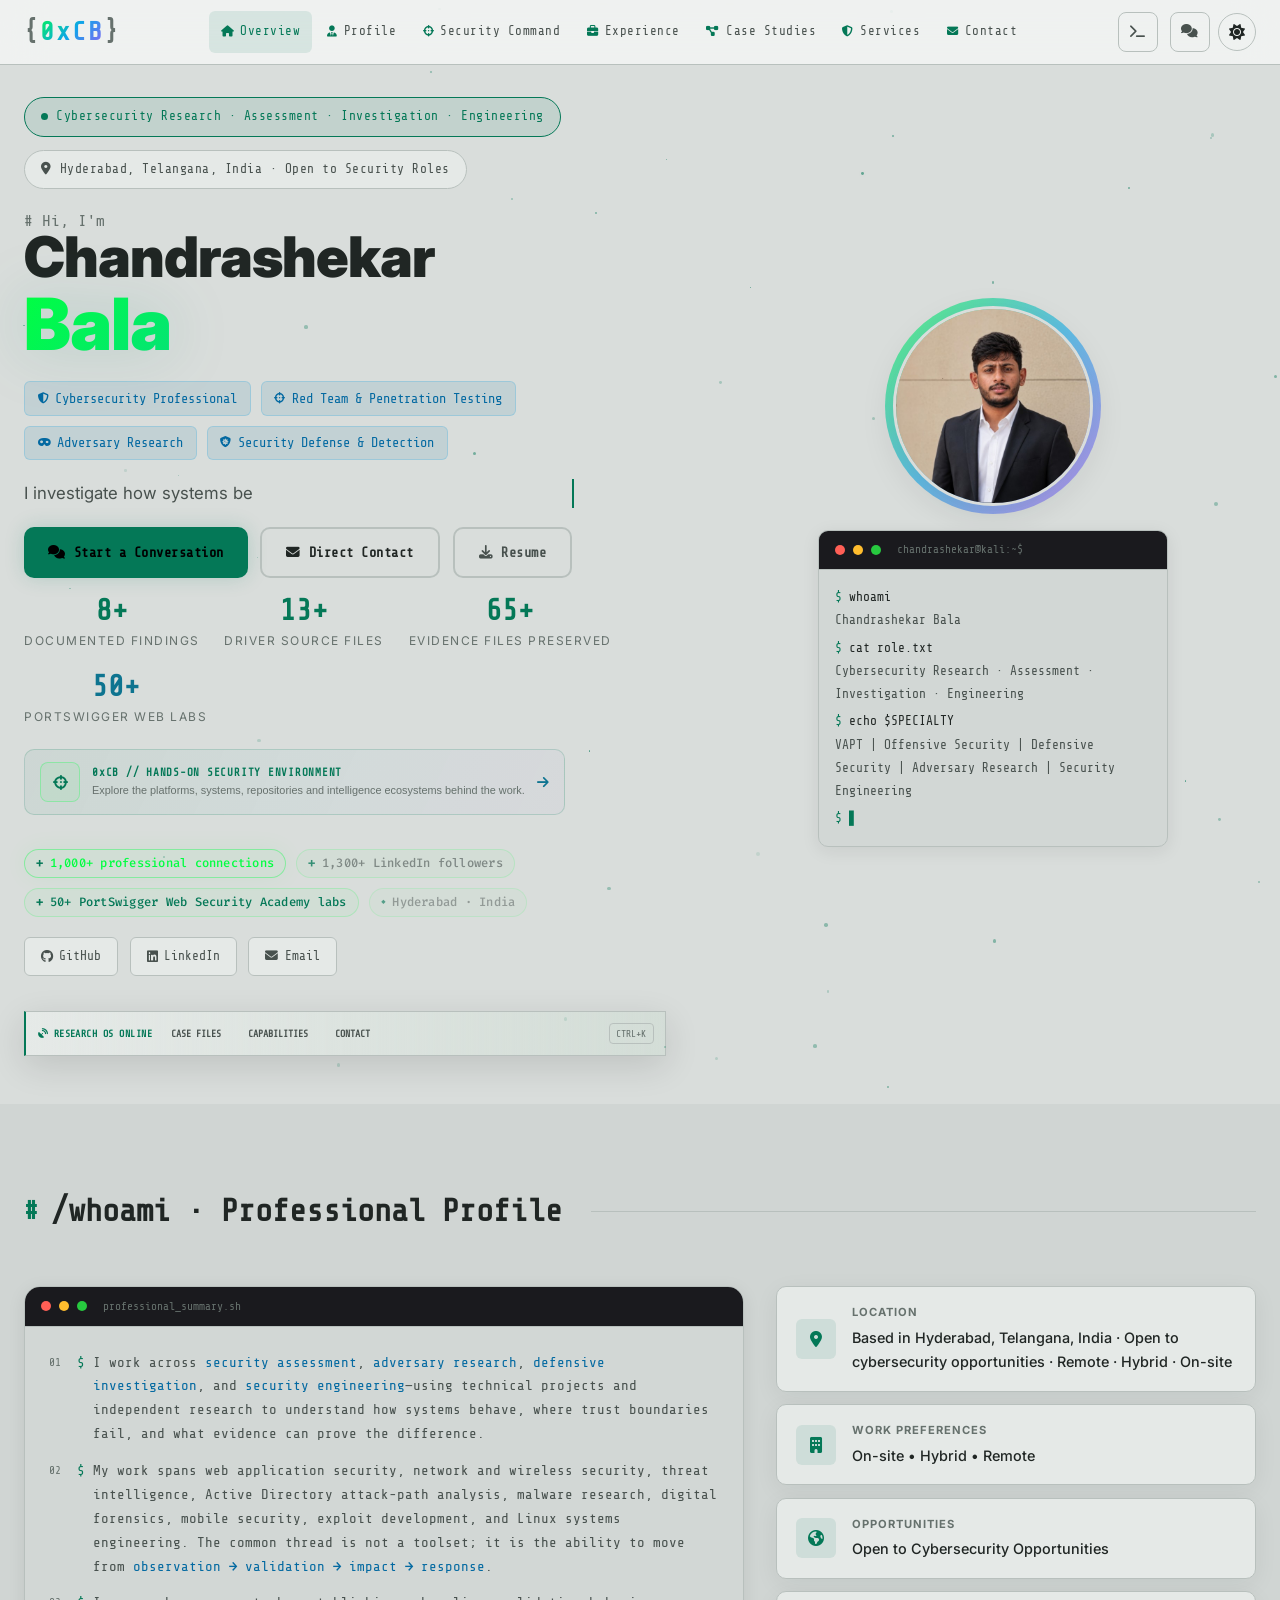
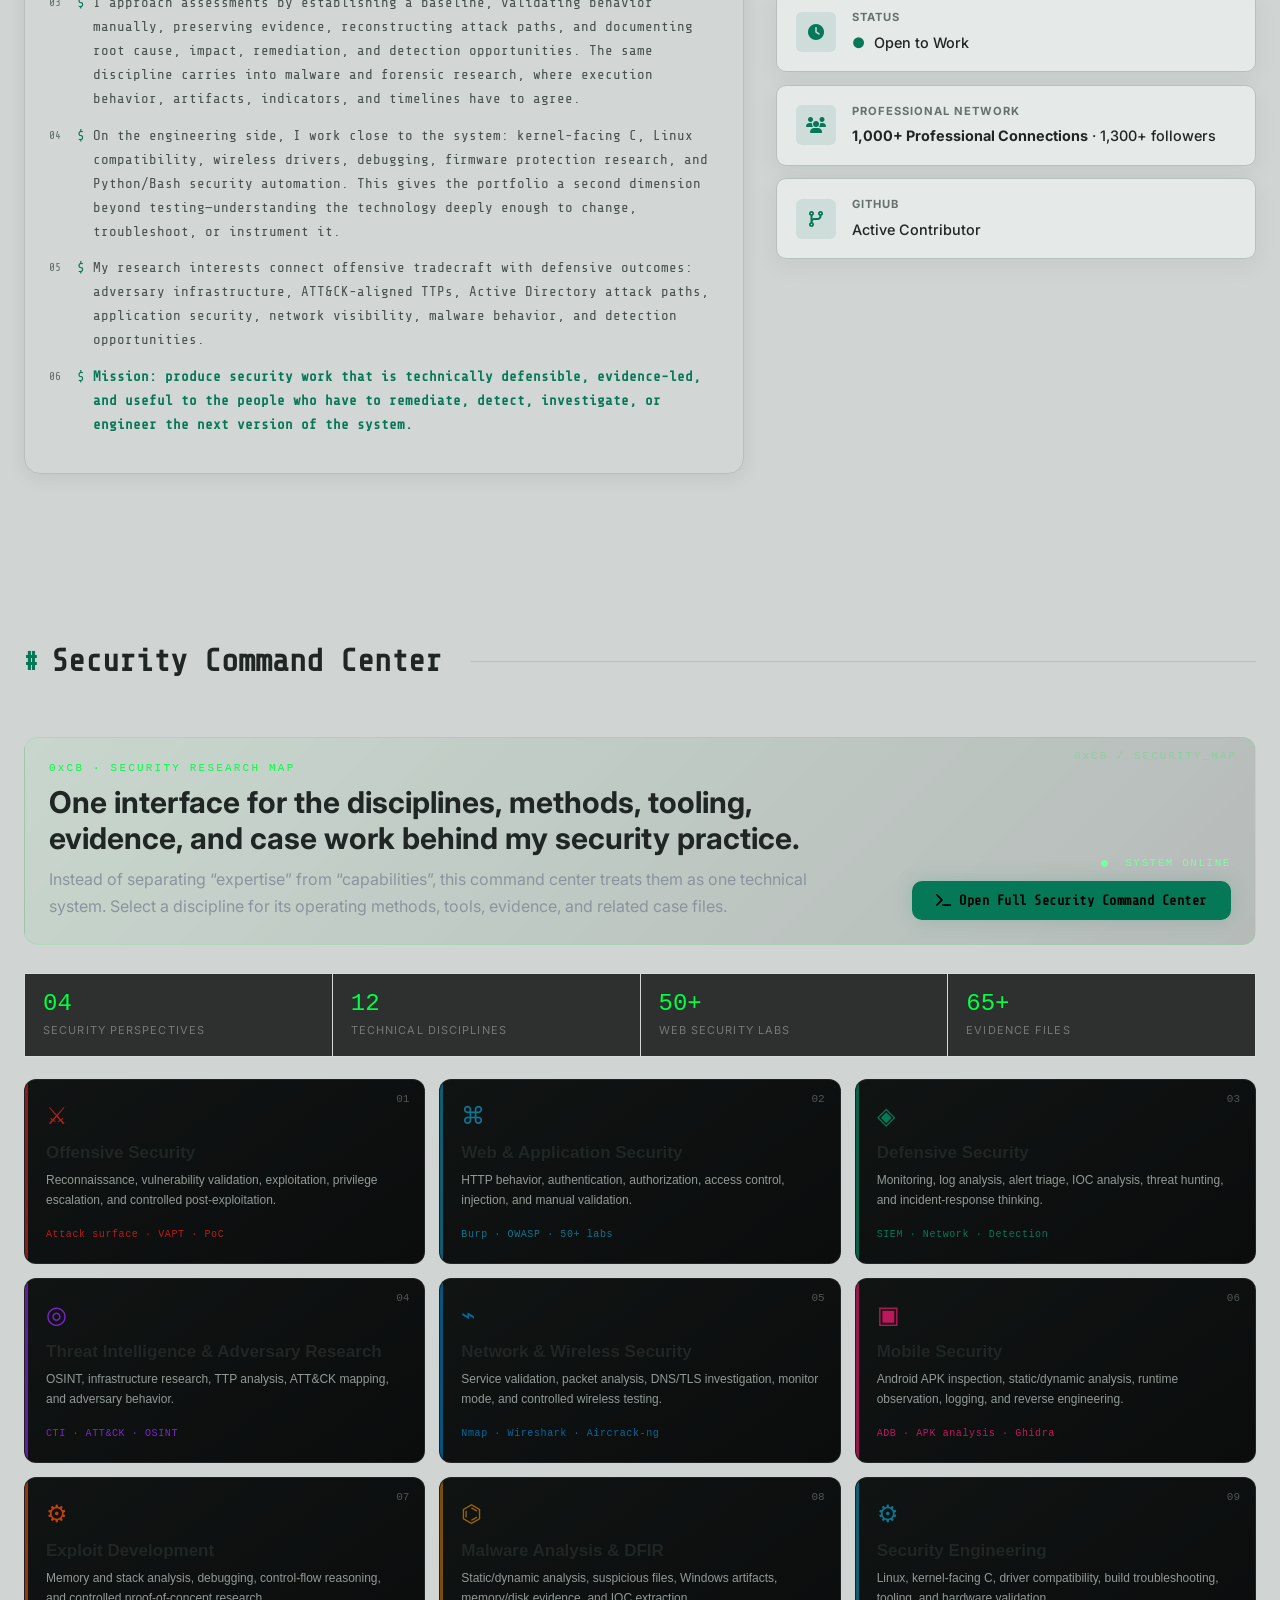
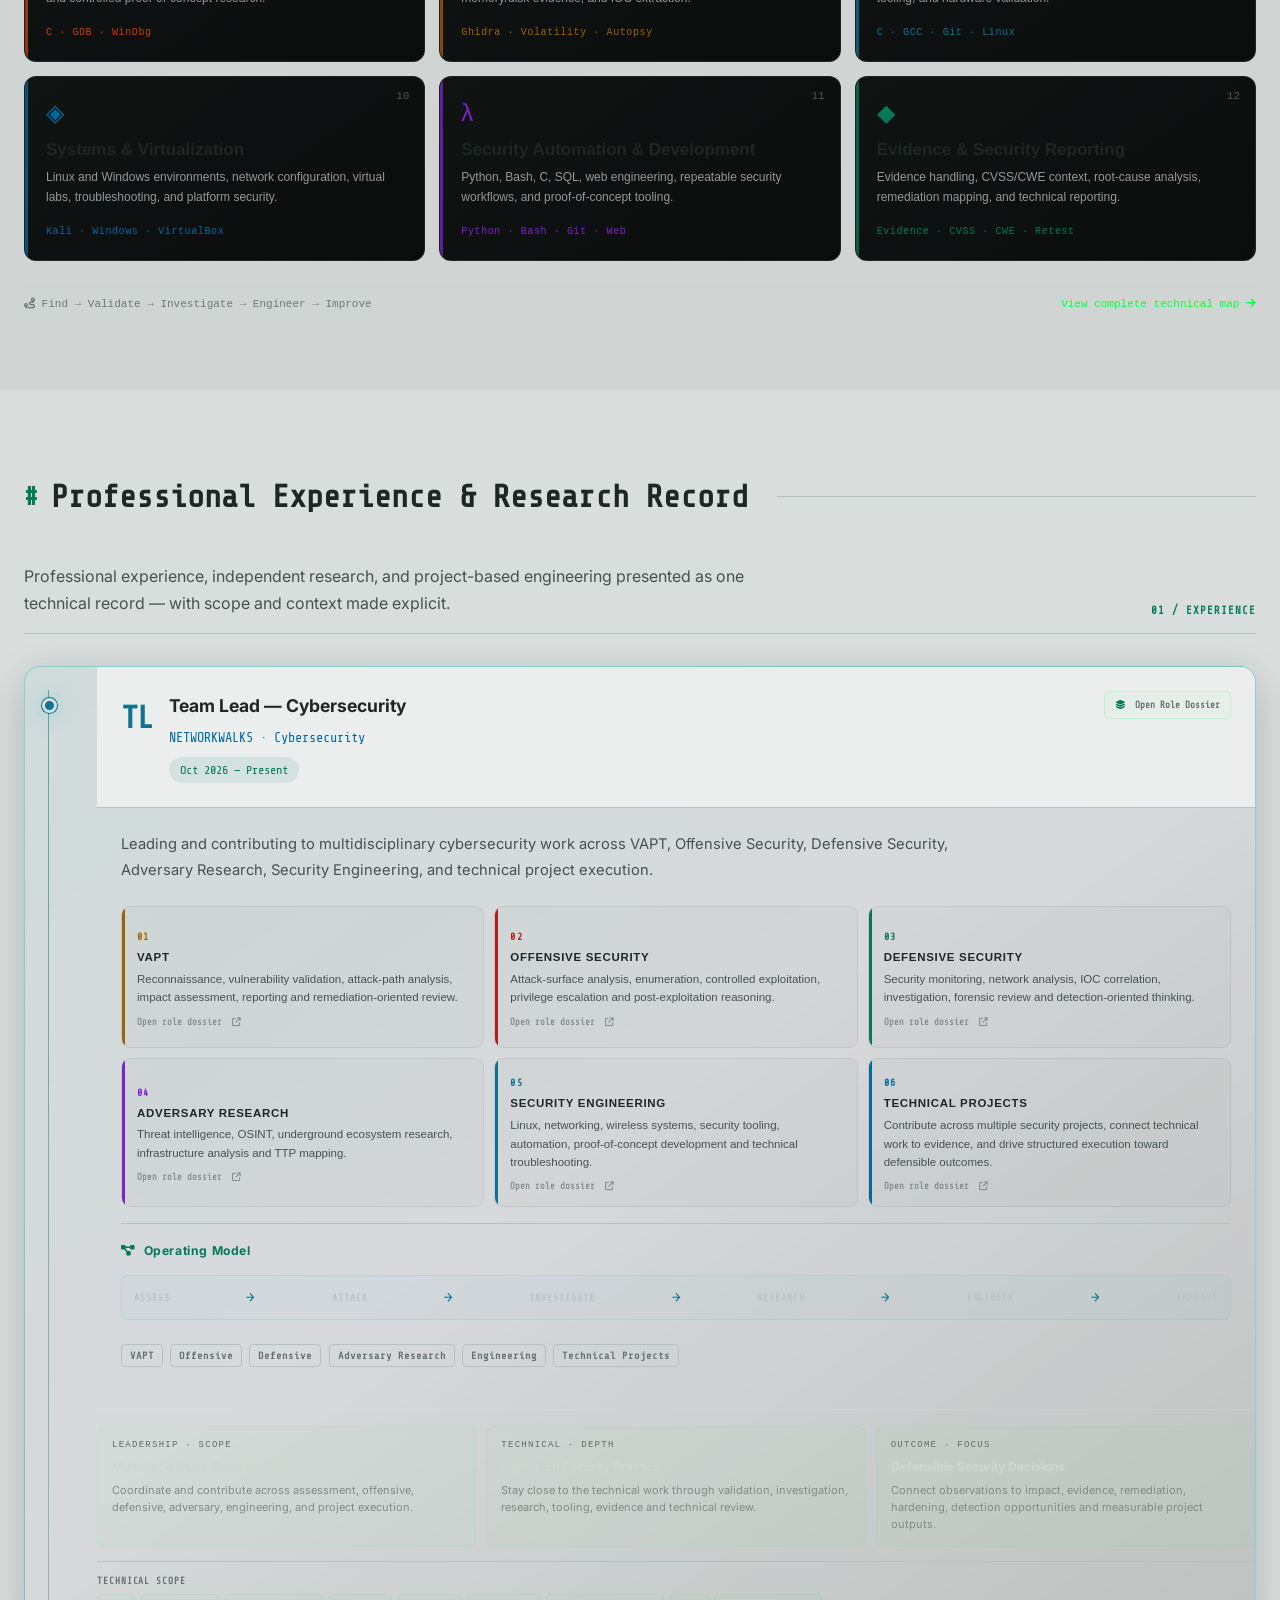
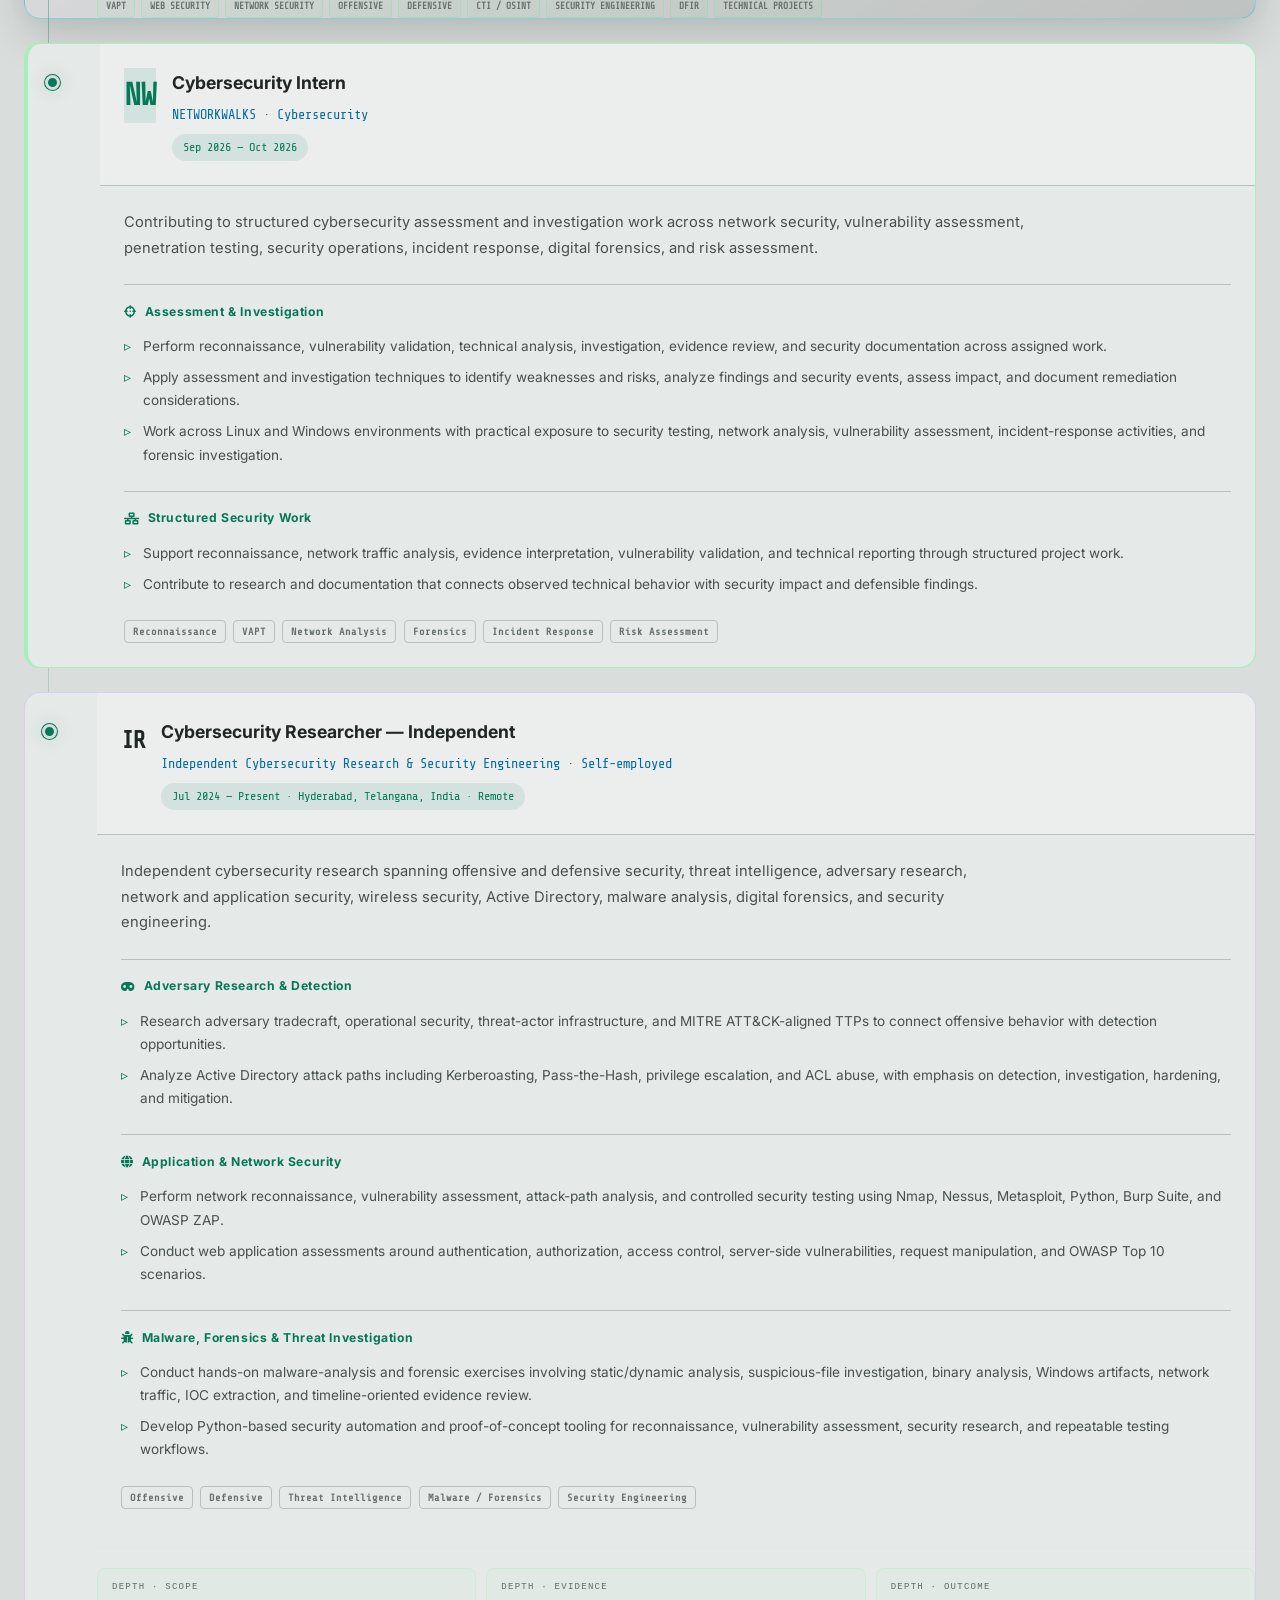
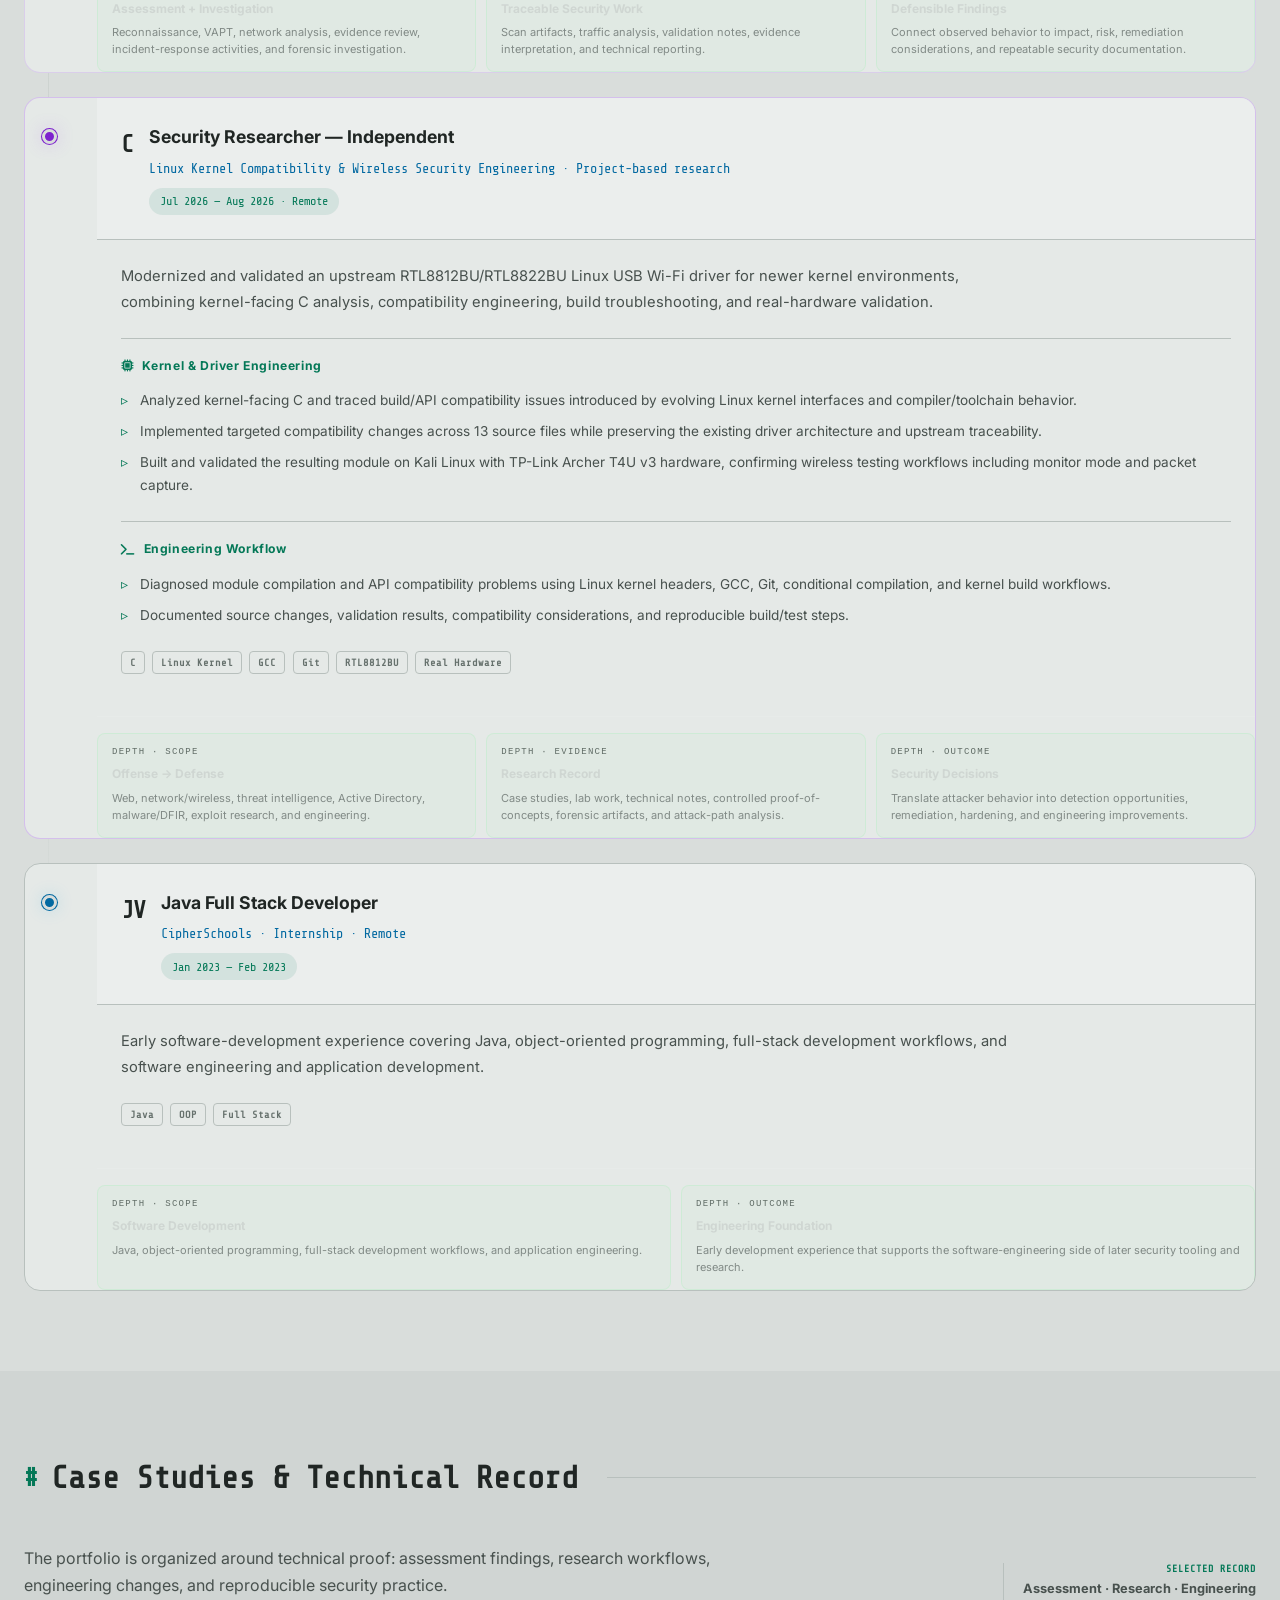
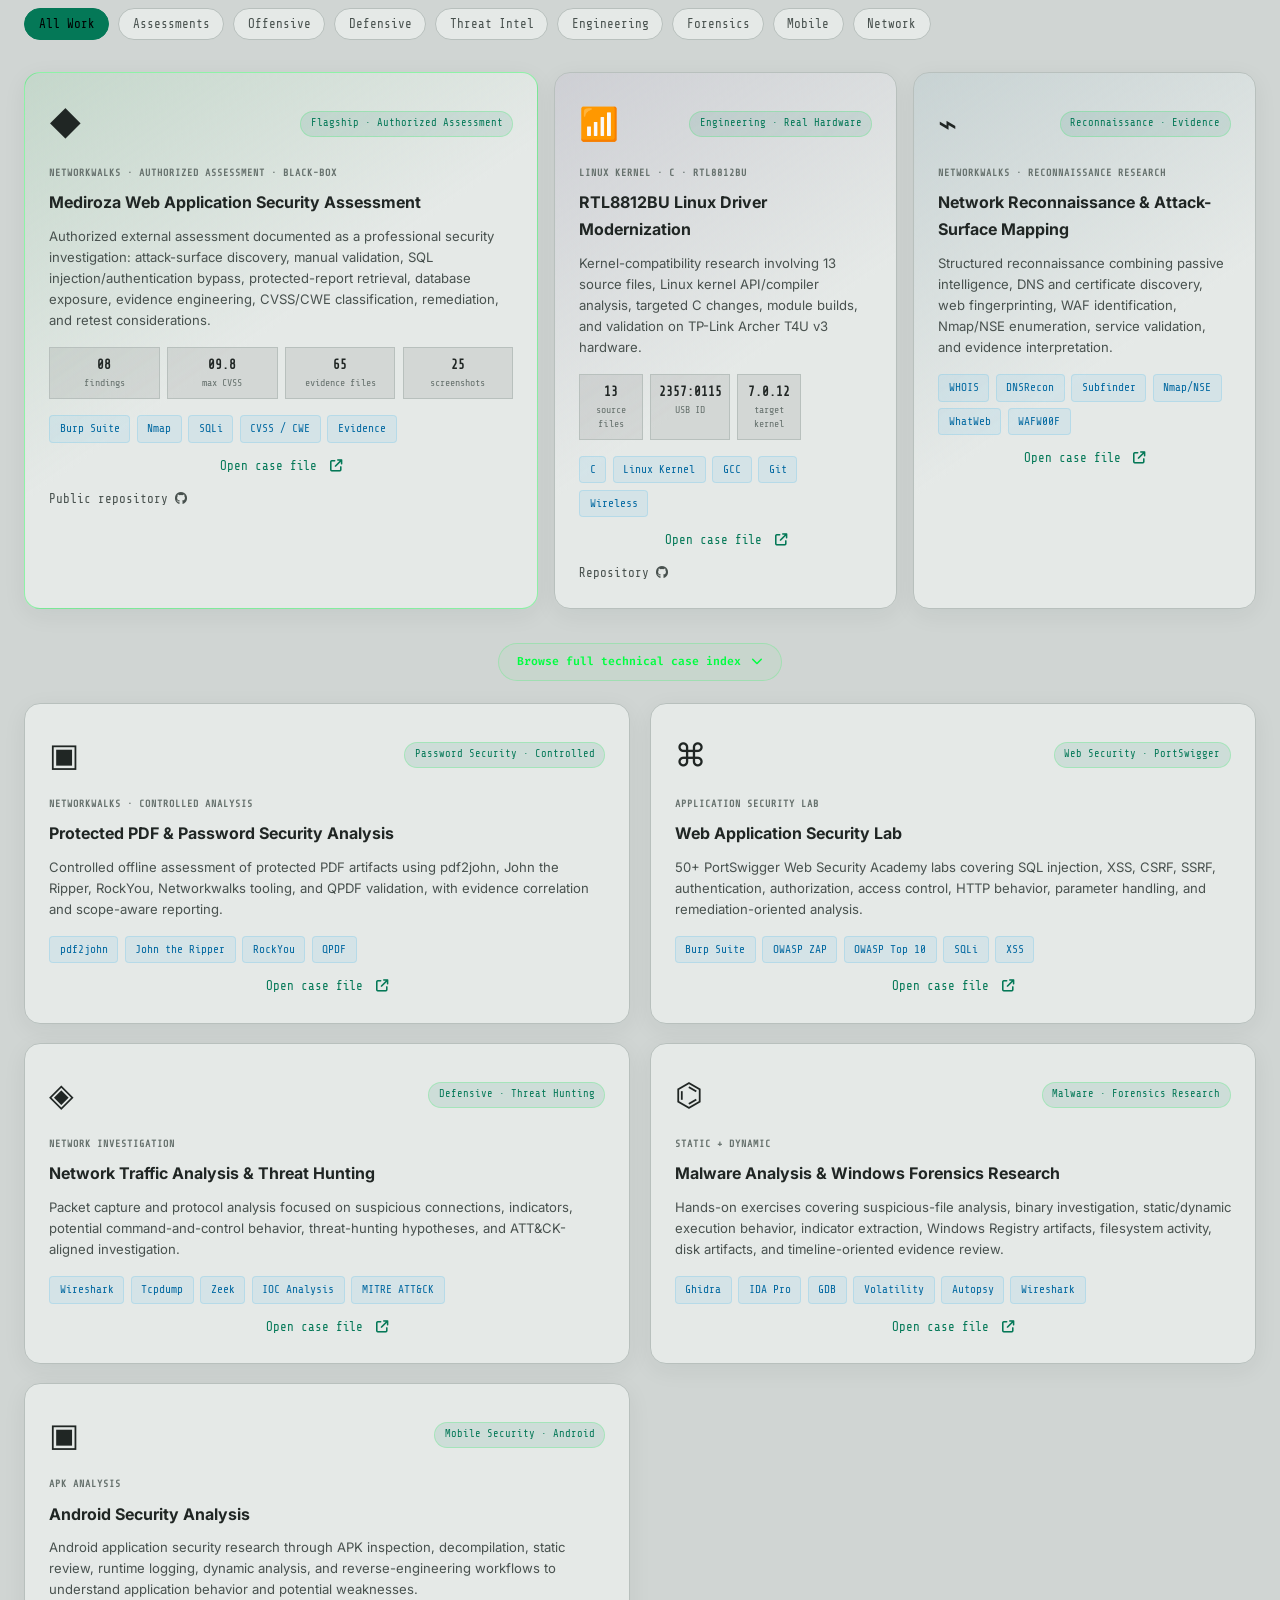
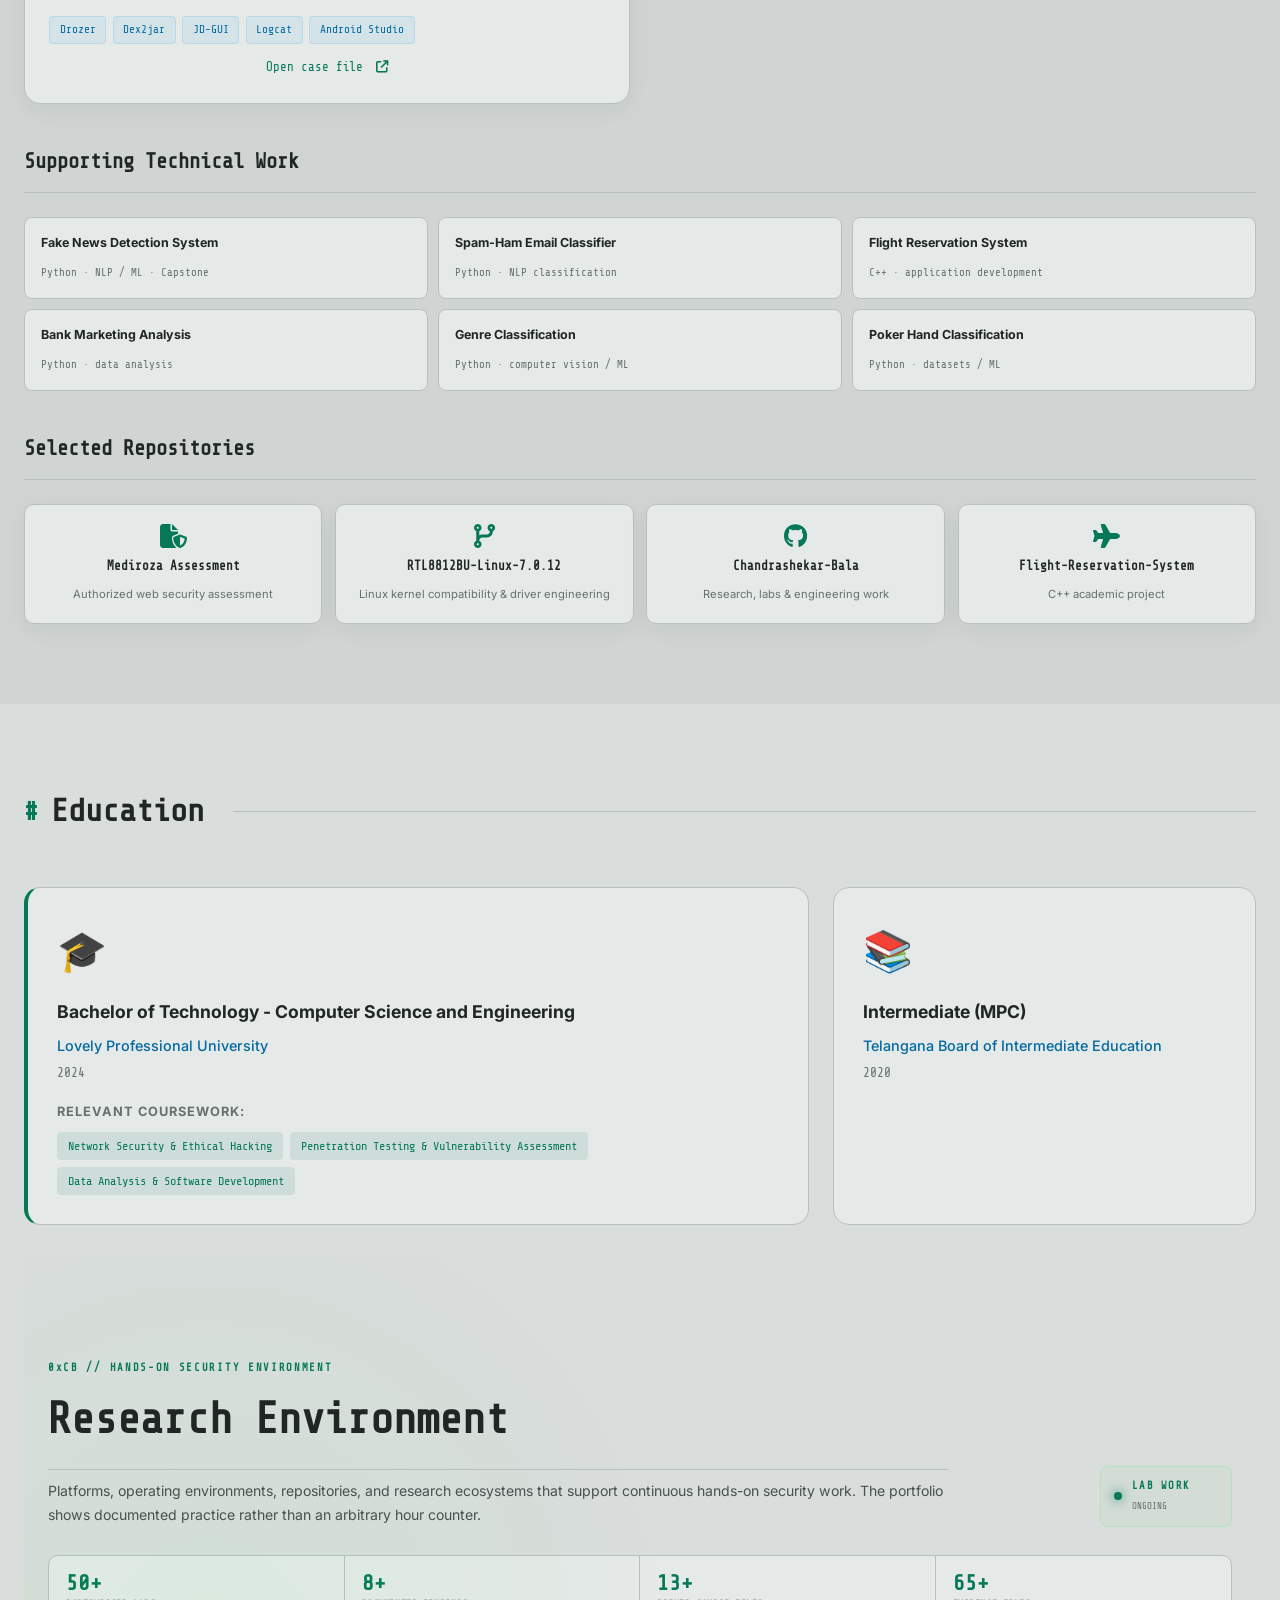
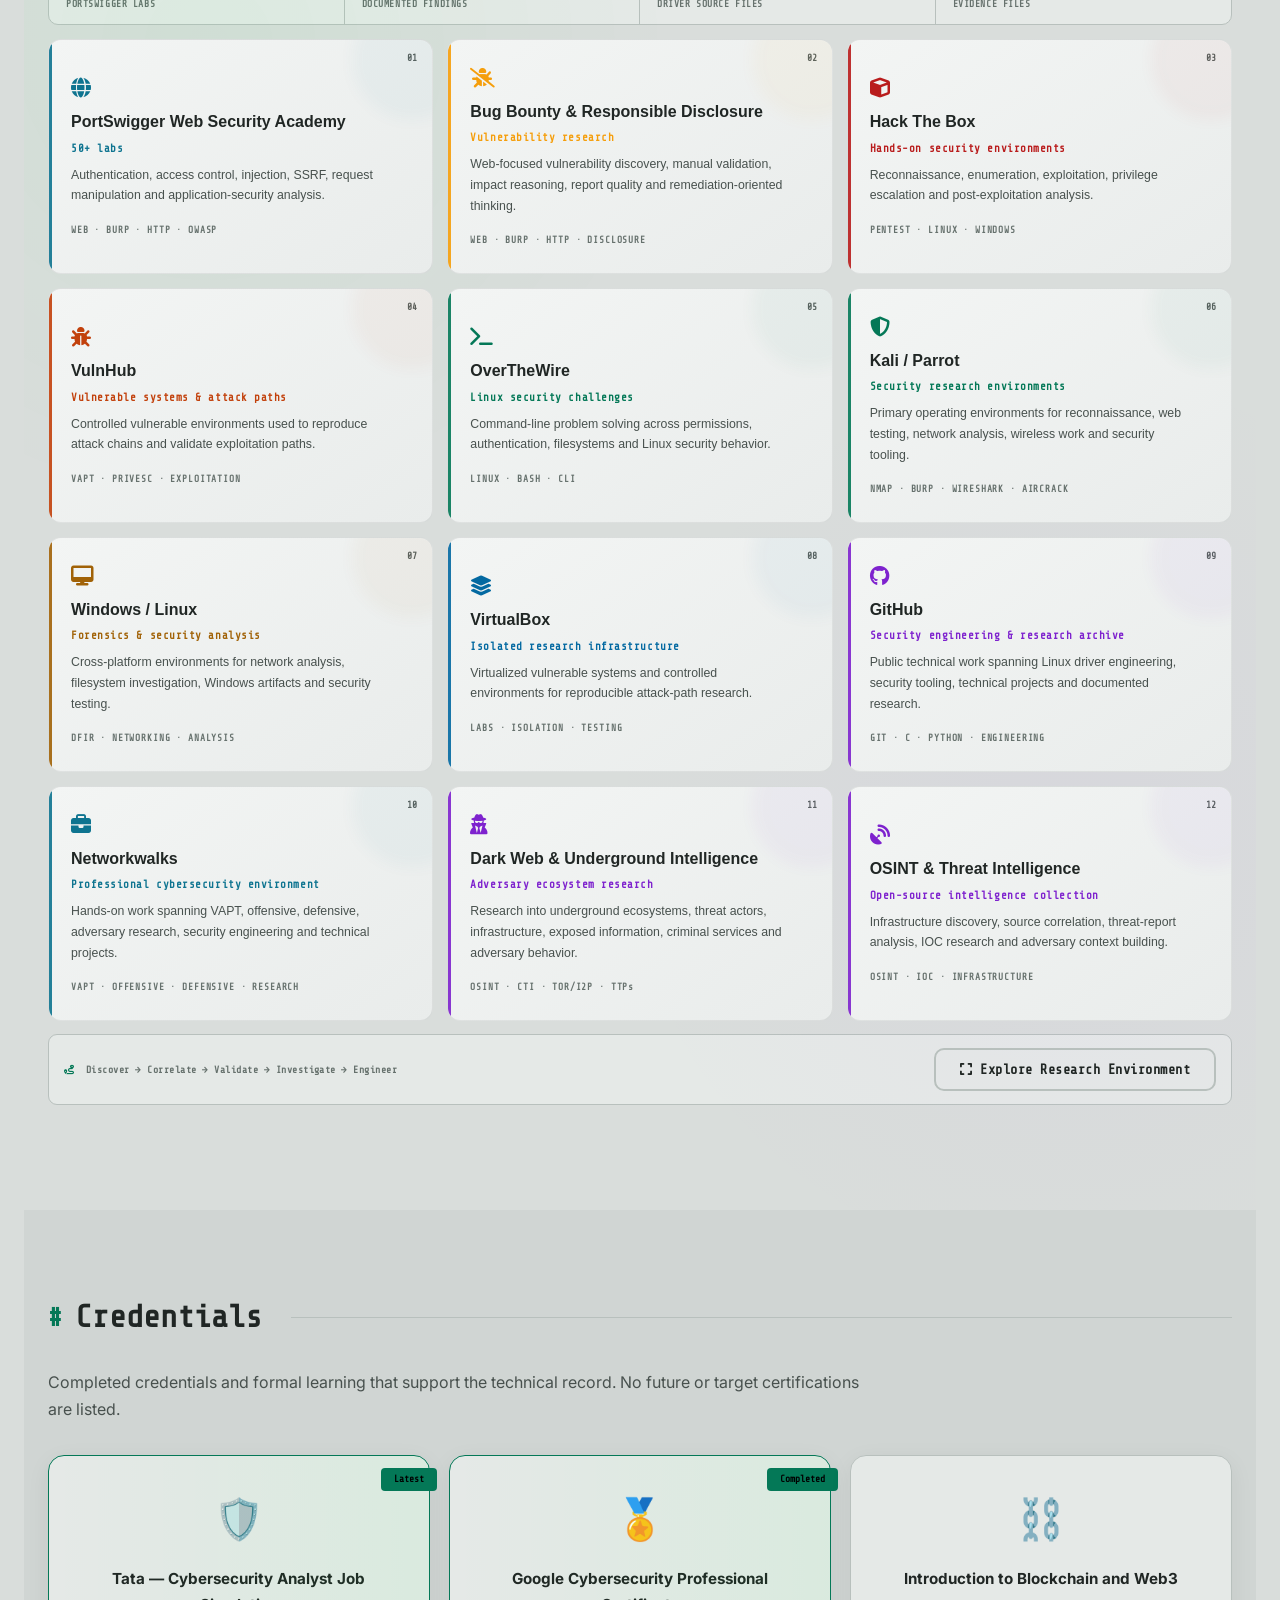
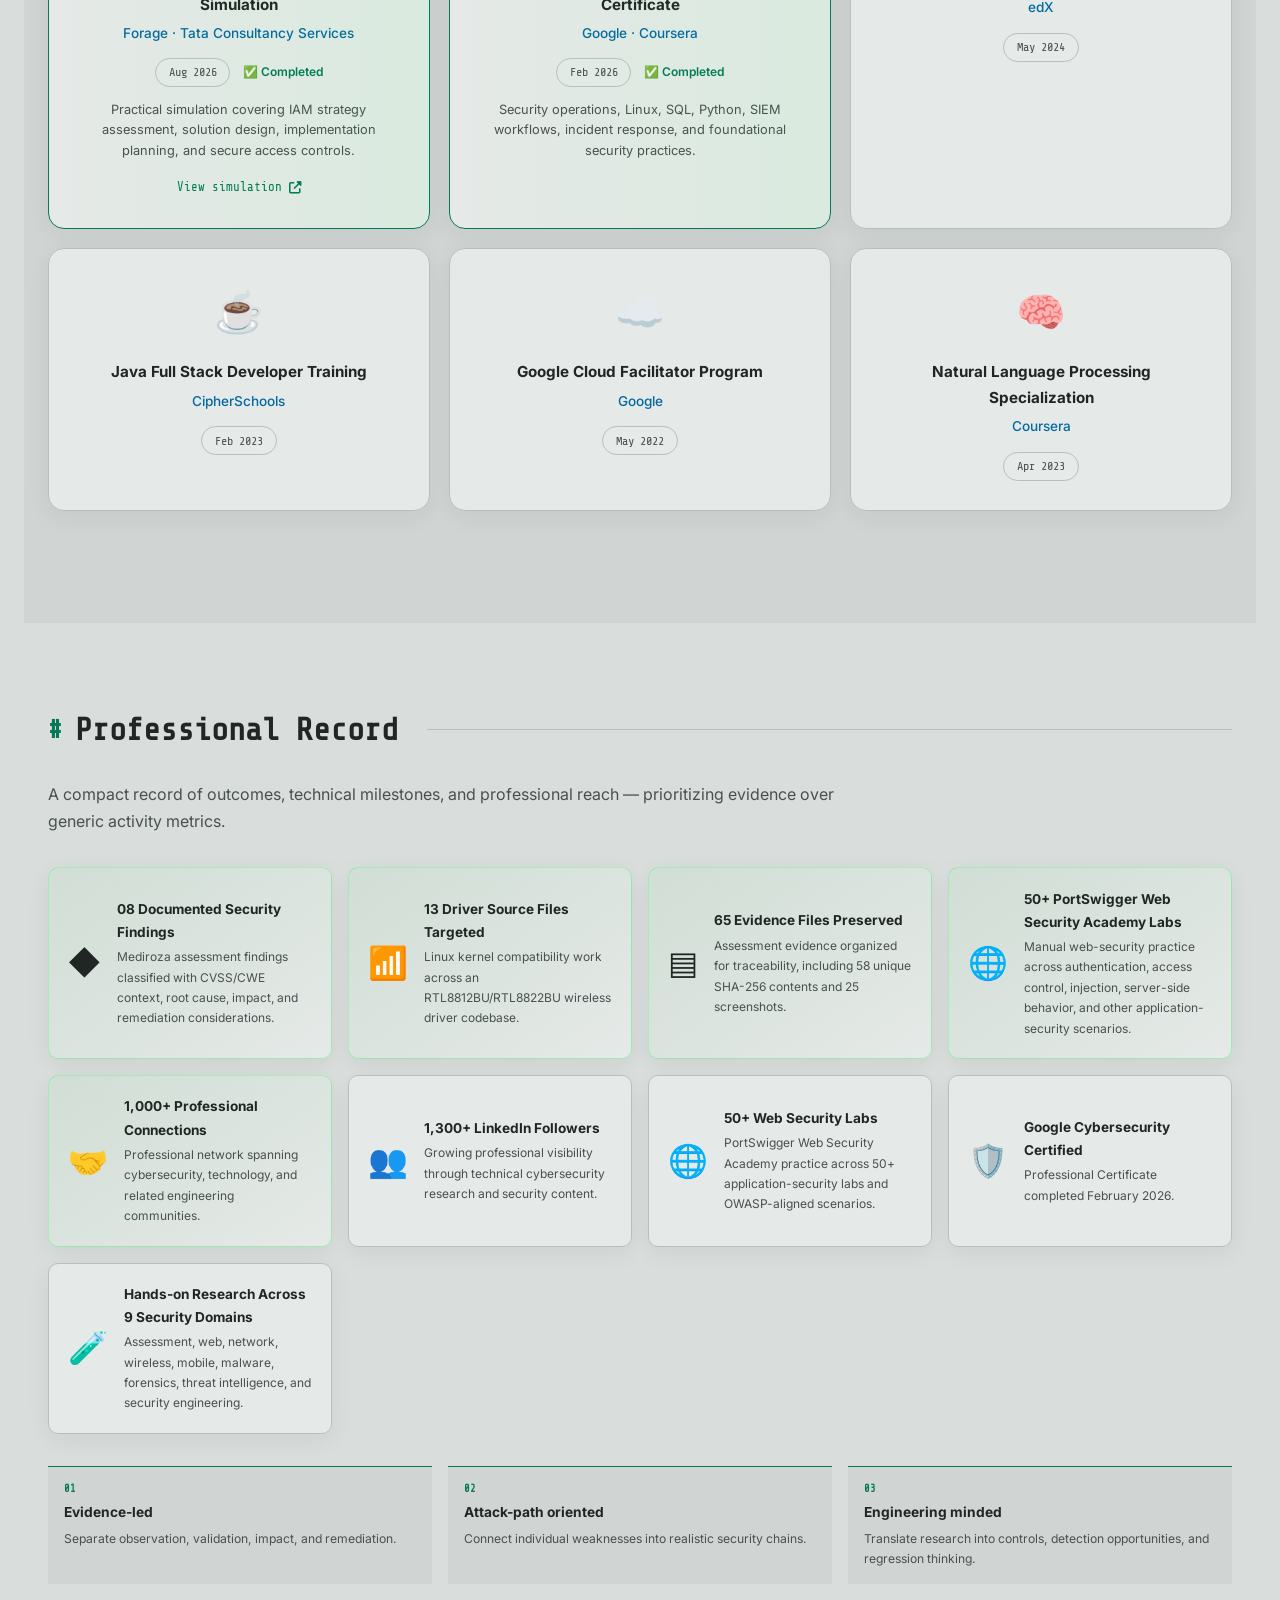
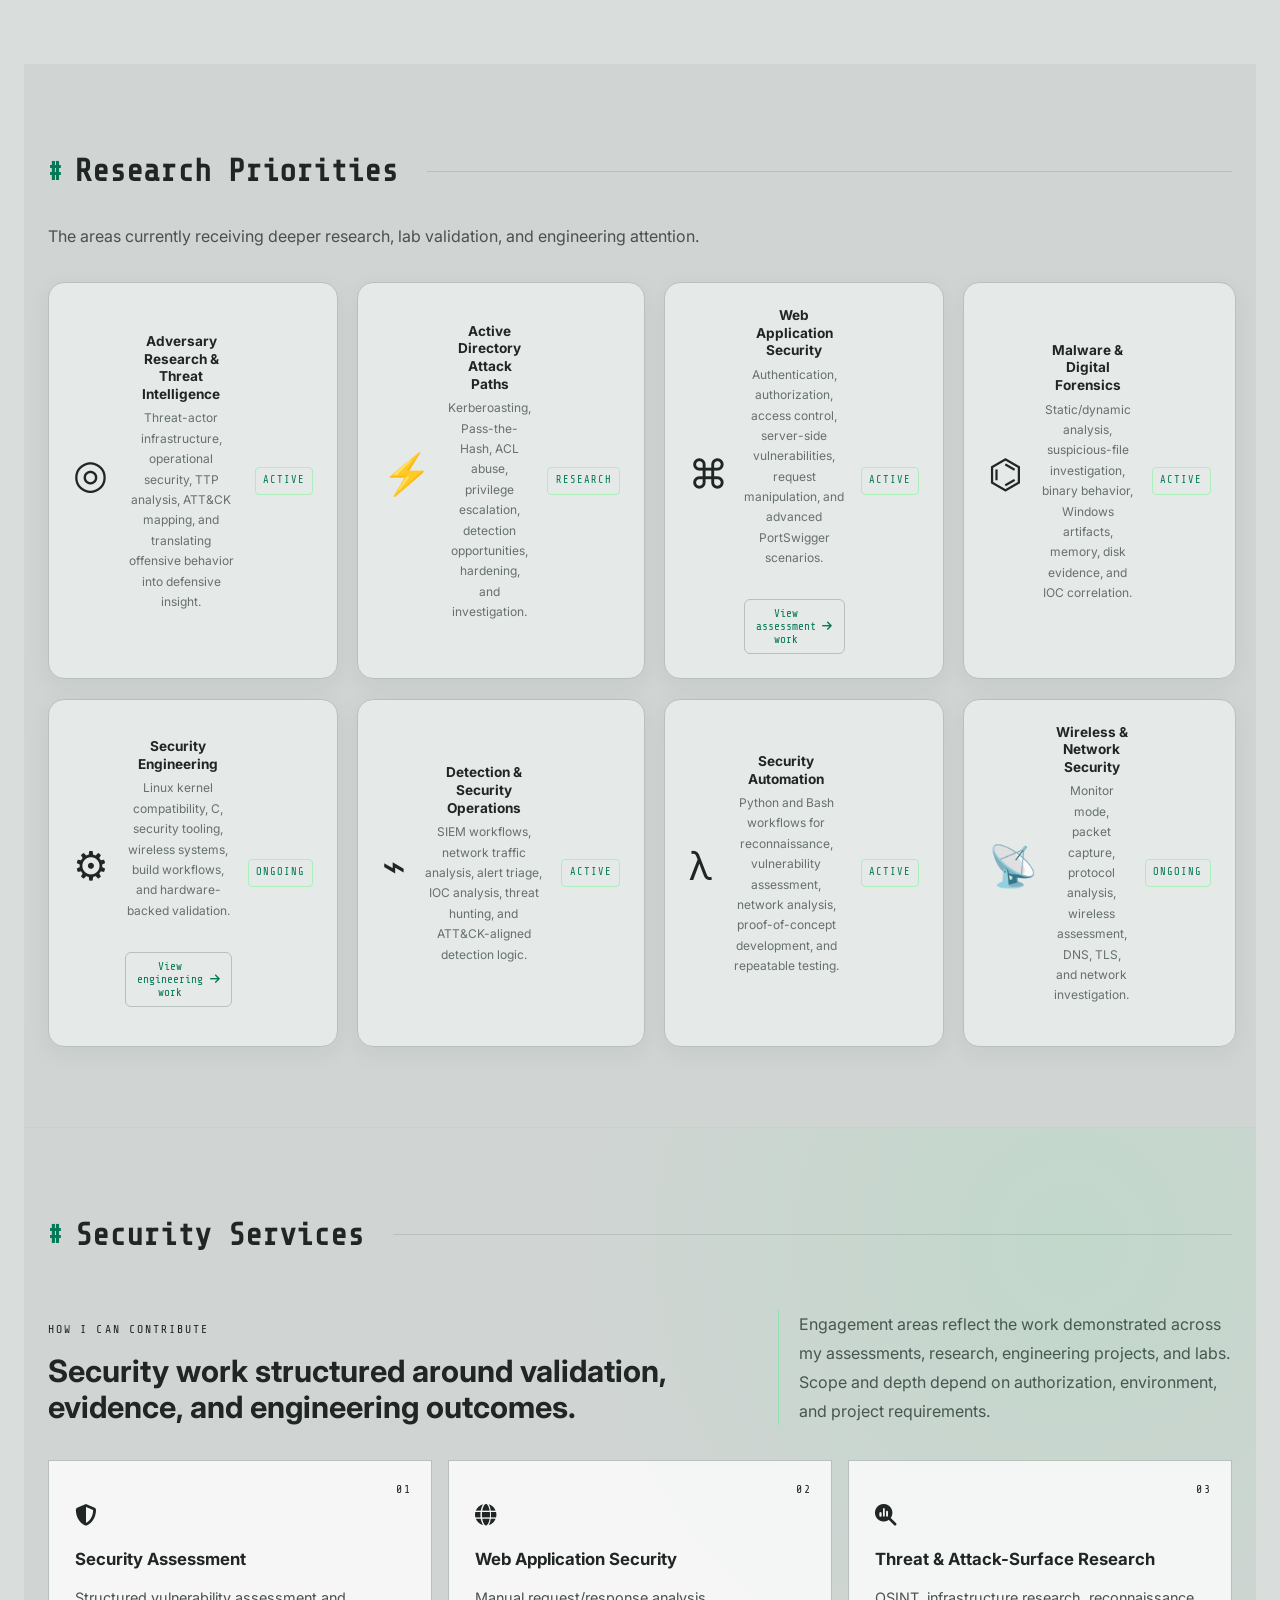
==== commit f6c151ba: "Add files via upload" ====
--- a/index.html
+++ b/index.html
@@ -1,675 +1,727 @@
-<!DOCTYPE html>
-
-<html data-theme="dark" lang="en">
-<head>
-<meta charset="utf-8"/>
-<meta content="width=device-width, initial-scale=1.0" name="viewport"/>
-<title>Chandrashekar Bala | Cybersecurity Researcher | Security Assessment &amp; Engineering</title>
-<meta content="Chandrashekar Bala — cybersecurity researcher working across security assessment, penetration testing, threat intelligence, digital forensics, malware analysis, security operations, wireless security, and Linux security engineering." name="description"/>
-<meta content="cybersecurity researcher, penetration testing, web application security, threat intelligence, malware analysis, digital forensics, security engineering, Linux kernel, wireless security, SOC, Chandrashekar Bala" name="keywords"/>
-<meta content="Chandrashekar Bala" name="author"/>
-<meta content="Chandrashekar Bala | Cybersecurity Professional" property="og:title"/>
-<meta content="Cybersecurity portfolio covering security assessments, adversary research, digital forensics, malware analysis, threat intelligence, and systems security engineering." property="og:description"/>
-<meta content="profile.jpg" property="og:image"/>
-<meta content="https://chandrashekar-bala.github.io" property="og:url"/>
-<meta content="summary_large_image" name="twitter:card"/>
-<link href="data:image/svg+xml,&lt;svg xmlns='http://www.w3.org/2000/svg' viewBox='0 0 100 100'&gt;&lt;text y='.9em' font-size='90'&gt;🛡️&lt;/text&gt;&lt;/svg&gt;" rel="icon" type="image/x-icon"/>
-<link href="style.css" rel="stylesheet"/>
-<link href="https://cdnjs.cloudflare.com/ajax/libs/font-awesome/6.5.1/css/all.min.css" rel="stylesheet"/>
-<link href="https://fonts.googleapis.com" rel="preconnect"/>
-<link crossorigin="" href="https://fonts.gstatic.com" rel="preconnect"/>
-<link href="https://fonts.googleapis.com/css2?family=Share+Tech+Mono&amp;family=Inter:wght@300;400;500;600;700;800;900&amp;family=Fira+Code:wght@400;500;600;700&amp;display=swap" rel="stylesheet"/>
-<link href="https://cdnjs.cloudflare.com/ajax/libs/animate.css/4.1.1/animate.min.css" rel="stylesheet"/>
-<link href="https://unpkg.com/aos@2.3.1/dist/aos.css" rel="stylesheet"/>
-</head>
-<body>
-<!-- Matrix Rain Canvas -->
-<canvas id="matrixRain"></canvas>
-<!-- Navigation -->
-<nav class="navbar" id="navbar">
-<div class="nav-container">
-<a class="logo" href="#">
-<span class="logo-bracket">{</span>
-<span class="logo-text">0xCB</span>
-<span class="logo-bracket">}</span>
-</a>
-<div class="nav-links"><a href="#home"><i class="fas fa-house"></i> Overview</a><a href="#about"><i class="fas fa-user-tie"></i> Profile</a><a href="#competencies"><i class="fas fa-layer-group"></i> Expertise</a><a href="#experience"><i class="fas fa-briefcase"></i> Experience</a><a href="#projects"><i class="fas fa-diagram-project"></i> Case Studies</a><a href="#arsenal"><i class="fas fa-microchip"></i> Capabilities</a><a href="#connect"><i class="fas fa-envelope"></i> Contact</a></div>
-<div class="nav-actions">
-<button aria-label="Toggle theme" class="theme-toggle">
-<i class="fas fa-moon"></i>
-</button>
-<button aria-label="Menu" class="hamburger">
-<span></span><span></span><span></span>
-</button>
-</div>
-</div>
-</nav>
-<!-- Hero Section -->
-<section class="hero" id="home">
-<div class="hero-content">
-<div class="hero-grid">
-<div class="hero-left">
-<div class="hero-badge-group">
-<span class="hero-badge pulse-badge">
-<span class="pulse-dot"></span> Cybersecurity Research · Assessment · Engineering
-                        </span>
-<span class="hero-badge location-badge">
-<i class="fas fa-map-marker-alt"></i> Hyderabad, Telangana, India · Open to Security Roles
-                        </span>
-</div>
-<div class="hero-name-container">
-<p class="hero-greeting"># Hi, I'm</p>
-<h1 class="hero-name">
-<span class="name-first">Chandrashekar</span>
-<span class="name-last">Bala</span>
-</h1>
-</div>
-<div class="hero-roles">
-<span class="role-tag"><i class="fas fa-shield-alt"></i> Cybersecurity Professional</span>
-<span class="role-tag"><i class="fas fa-crosshairs"></i> Red Team &amp; Penetration Testing</span>
-<span class="role-tag"><i class="fas fa-mask"></i> Adversary Research</span>
-<span class="role-tag"><i class="fas fa-shield-virus"></i> Security Defense &amp; Detection</span>
-</div>
-<p class="hero-mission">
-                        I investigate how systems behave under attack, validate security boundaries, preserve technical evidence, and turn findings into remediation, detection, and engineering decisions across applications, networks, endpoints, and Linux systems.
-                    </p>
-<div class="hero-actions">
-<a class="btn btn-primary" href="#connect">
-<i class="fas fa-handshake"></i> Let’s Connect
-                        </a>
-<a class="btn btn-secondary" href="mailto:chandrashekar-bala@protonmail.com">
-<i class="fas fa-envelope"></i> Direct Contact
-                        </a>
-<a class="btn btn-outline" href="#" onclick="handleResumeClick(event)">
-<i class="fas fa-download"></i> Resume
-                        </a>
-</div>
-<div class="hero-stats">
-<div class="stat-item"><span class="stat-number" data-count="8">08</span><span class="stat-label">Documented Findings</span></div>
-<div class="stat-item"><span class="stat-number" data-count="13">13</span><span class="stat-label">Driver Source Files</span></div>
-<div class="stat-item"><span class="stat-number" data-count="65">65</span><span class="stat-label">Evidence Files Preserved</span></div>
-<div class="stat-item"><span class="stat-number" data-count="1000+">1000+</span><span class="stat-label">Professional Connections</span></div>
-</div>
-<div class="hero-social-proof"><span class="network-primary">1,000+ professional connections</span><span class="network-secondary">1,300+ LinkedIn followers</span><span class="network-location">Hyderabad · India</span></div>
-<div class="hero-socials">
-<a aria-label="GitHub" class="social-btn" href="https://github.com/Chandrashekar-Bala" rel="noopener noreferrer" target="_blank">
-<i class="fab fa-github"></i> GitHub
-                        </a>
-<a aria-label="LinkedIn" class="social-btn linkedin" href="https://www.linkedin.com/in/chandrashekar-bala/" rel="noopener noreferrer" target="_blank">
-<i class="fab fa-linkedin"></i> LinkedIn
-                        </a>
-<a aria-label="Email" class="social-btn email" href="mailto:chandrashekar-bala@protonmail.com">
-<i class="fas fa-envelope"></i> Email
-                        </a>
-</div>
-</div>
-<div class="hero-right">
-<div class="profile-container">
-<div class="profile-ring"></div>
-<img alt="Chandrashekar Bala" class="profile-img" onerror="this.src='data:image/svg+xml,&lt;svg xmlns=%22http://www.w3.org/2000/svg%22 width=%22200%22 height=%22200%22&gt;&lt;rect fill=%22%231a1a1a%22 width=%22200%22 height=%22200%22/&gt;&lt;text fill=%22%2300ff41%22 font-family=%22monospace%22 font-size=%2280%22 x=%2250%25%22 y=%2255%25%22 text-anchor=%22middle%22 dominant-baseline=%22middle%22&gt;CB&lt;/text&gt;&lt;/svg&gt;'" src="profile.jpg"/>
-</div>
-<div class="terminal-mini">
-<div class="terminal-header">
-<span class="t-dot red"></span>
-<span class="t-dot yellow"></span>
-<span class="t-dot green"></span>
-<span class="terminal-title">chandrashekar@kali:~$</span>
-</div>
-<div class="terminal-body">
-<p><span class="t-prompt">$</span> whoami</p>
-<p class="t-output">Chandrashekar Bala</p>
-<p><span class="t-prompt">$</span> cat role.txt</p>
-<p class="t-output">Cybersecurity Research · Assessment · Engineering</p>
-<p><span class="t-prompt">$</span> echo $SPECIALTY</p>
-<p class="t-output">Security Assessment | Adversary Research</p>
-<p><span class="t-prompt">$</span> <span class="t-cursor">▋</span></p>
-</div>
-</div>
-</div>
-</div>
-</div>
-<div class="scroll-indicator">
-<div class="scroll-mouse">
-<div class="scroll-wheel"></div>
-</div>
-<span>SCROLL DOWN</span>
-</div>
-</section>
-<!-- About Section -->
-<section class="about section-dark" id="about">
-<div class="section-container">
-<h2 class="section-title">
-<span class="title-hash">#</span>
-<span class="title-text">/whoami · Professional Profile</span>
-<span class="title-line"></span>
-</h2>
-<div class="about-grid">
-<div class="about-terminal">
-<div class="terminal-header">
-<span class="t-dot red"></span>
-<span class="t-dot yellow"></span>
-<span class="t-dot green"></span>
-<span class="terminal-title">professional_summary.sh</span>
-</div>
-<div class="terminal-body about-body">
-<div class="terminal-line">
-<span class="line-number">01</span>
-<span class="t-prompt">$</span>
-<div class="terminal-text">I work across <span class="text-highlight">security assessment</span>, <span class="text-highlight">adversary research</span>, <span class="text-highlight">defensive investigation</span>, and <span class="text-highlight">security engineering</span>—using technical projects and independent research to understand how systems behave, where trust boundaries fail, and what evidence can prove the difference.</div>
-</div>
-<div class="terminal-line">
-<span class="line-number">02</span>
-<span class="t-prompt">$</span>
-<div class="terminal-text">My work spans web application security, network and wireless security, threat intelligence, Active Directory attack-path analysis, malware research, digital forensics, mobile security, exploit development, and Linux systems engineering. The common thread is not a toolset; it is the ability to move from <span class="text-highlight">observation → validation → impact → response</span>.</div>
-</div>
-<div class="terminal-line">
-<span class="line-number">03</span>
-<span class="t-prompt">$</span>
-<div class="terminal-text">I approach assessments by establishing a baseline, validating behavior manually, preserving evidence, reconstructing attack paths, and documenting root cause, impact, remediation, and detection opportunities. The same discipline carries into malware and forensic research, where execution behavior, artifacts, indicators, and timelines have to agree.</div>
-</div>
-<div class="terminal-line">
-<span class="line-number">04</span>
-<span class="t-prompt">$</span>
-<div class="terminal-text">On the engineering side, I work close to the system: kernel-facing C, Linux compatibility, wireless drivers, debugging, firmware protection research, and Python/Bash security automation. This gives the portfolio a second dimension beyond testing—understanding the technology deeply enough to change, troubleshoot, or instrument it.</div>
-</div>
-<div class="terminal-line">
-<span class="line-number">05</span>
-<span class="t-prompt">$</span>
-<div class="terminal-text">My research interests connect offensive tradecraft with defensive outcomes: adversary infrastructure, ATT&amp;CK-aligned TTPs, Active Directory attack paths, application security, network visibility, malware behavior, and detection opportunities.</div>
-</div>
-<div class="terminal-line mission-line">
-<span class="line-number">06</span>
-<span class="t-prompt">$</span>
-<div class="terminal-text"><span class="mission-text">Mission: produce security work that is technically defensible, evidence-led, and useful to the people who have to remediate, detect, investigate, or engineer the next version of the system.</span></div>
-</div>
-</div>
-</div>
-<div class="about-info-cards">
-<div class="info-card">
-<div class="info-icon"><i class="fas fa-map-marker-alt"></i></div>
-<div class="info-content">
-<h4>Location</h4>
-<p>Based in Hyderabad, Telangana, India · Open to cybersecurity opportunities · Remote · Hybrid · On-site</p>
-</div>
-</div>
-<div class="info-card">
-<div class="info-icon"><i class="fas fa-building"></i></div>
-<div class="info-content">
-<h4>Work Preferences</h4>
-<p>On-site • Hybrid • Remote</p>
-</div>
-</div>
-<div class="info-card">
-<div class="info-icon"><i class="fas fa-globe-americas"></i></div>
-<div class="info-content">
-<h4>Opportunities</h4>
-<p>Open to Cybersecurity Opportunities</p>
-</div>
-</div>
-<div class="info-card">
-<div class="info-icon"><i class="fas fa-clock"></i></div>
-<div class="info-content">
-<h4>Status</h4>
-<p><span class="status-active">●</span> Open to Work</p>
-</div>
-</div>
-<div class="info-card">
-<div class="info-icon"><i class="fas fa-users"></i></div>
-<div class="info-content">
-<h4>Professional Network</h4>
-<p><strong>1,000+ Professional Connections</strong> · 1,300+ followers</p>
-</div>
-</div>
-<div class="info-card">
-<div class="info-icon"><i class="fas fa-code-branch"></i></div>
-<div class="info-content">
-<h4>GitHub</h4>
-<p>Active Contributor</p>
-</div>
-</div>
-</div>
-</div>
-</div>
-</section>
-<!-- Core Competencies Section -->
-<section class="competencies" id="competencies">
-<div class="section-container">
-<h2 class="section-title">
-<span class="title-hash">#</span>
-<span class="title-text">Security Expertise</span>
-<span class="title-line"></span>
-</h2><p class="section-lead">A compact map of the disciplines I work across. Open a domain to see the methods, tooling, and evidence-backed work behind it.</p>
-<!-- Competency Table -->
-<!-- Role Breakdown -->
-<div class="expertise-dossier-grid"><button class="expertise-dossier-card" data-expertise="adversary" type="button"><span class="expertise-icon">◎</span><span class="expertise-kicker">TECHNICAL DOMAIN</span><h3>Adversary Research &amp; Simulation</h3><p>OpSec practices, anonymity networks, threat-intelligence gathering, TTP modeling, red-team infrastructure, and controlled adversary simulation.</p><span class="expertise-meta">Threat intelligence, MITRE ATT&amp;CK, infrastructure research</span><span class="expertise-cta">Open domain dossier <i class="fas fa-arrow-right"></i></span></button><button class="expertise-dossier-card" data-expertise="network" type="button"><span class="expertise-icon">⌁</span><span class="expertise-kicker">TECHNICAL DOMAIN</span><h3>Network &amp; Wireless Security</h3><p>Nmap, Nessus, Metasploit, Wireshark, wireless assessment, protocol analysis, DNS, TLS, traffic investigation, and controlled network testing.</p><span class="expertise-meta">Nmap, Wireshark, Aircrack-ng, DNSRecon</span><span class="expertise-cta">Open domain dossier <i class="fas fa-arrow-right"></i></span></button><button class="expertise-dossier-card" data-expertise="web" type="button"><span class="expertise-icon">⌘</span><span class="expertise-kicker">TECHNICAL DOMAIN</span><h3>Web &amp; Application Security</h3><p>Burp Suite, OWASP ZAP, SQL injection, XSS, CSRF, LFI/RFI, parameter manipulation, authentication, authorization, and access-control analysis.</p><span class="expertise-meta">Burp Suite, OWASP ZAP, cURL, WhatWeb</span><span class="expertise-cta">Open domain dossier <i class="fas fa-arrow-right"></i></span></button><button class="expertise-dossier-card" data-expertise="mobile" type="button"><span class="expertise-icon">▣</span><span class="expertise-kicker">TECHNICAL DOMAIN</span><h3>Mobile Security</h3><p>Android security analysis, APK inspection, static/dynamic analysis, runtime observation, reverse engineering, and log analysis.</p><span class="expertise-meta">ADB, Android tooling, APK analysis, Ghidra</span><span class="expertise-cta">Open domain dossier <i class="fas fa-arrow-right"></i></span></button><button class="expertise-dossier-card" data-expertise="exploit" type="button"><span class="expertise-icon">⚙</span><span class="expertise-kicker">TECHNICAL DOMAIN</span><h3>Exploit Development</h3><p>Buffer-overflow analysis, debugger-assisted investigation, memory/stack analysis, control-flow reasoning, and controlled proof-of-concept development.</p><span class="expertise-meta">C, GDB, WinDbg</span><span class="expertise-cta">Open domain dossier <i class="fas fa-arrow-right"></i></span></button><button class="expertise-dossier-card" data-expertise="systems" type="button"><span class="expertise-icon">◈</span><span class="expertise-kicker">TECHNICAL DOMAIN</span><h3>Systems &amp; Platform Security</h3><p>Windows/Linux security, privilege escalation, post-exploitation analysis, persistence research, Linux kernel/API compatibility, and systems troubleshooting.</p><span class="expertise-meta">Linux, Windows, PowerShell, VirtualBox</span><span class="expertise-cta">Open domain dossier <i class="fas fa-arrow-right"></i></span></button><button class="expertise-dossier-card" data-expertise="defensive" type="button"><span class="expertise-icon">◉</span><span class="expertise-kicker">TECHNICAL DOMAIN</span><h3>Security Operations &amp; Detection</h3><p>Vulnerability assessment, SIEM workflows, network monitoring, threat hunting, incident response, IOC analysis, and ATT&amp;CK-aligned detection logic.</p><span class="expertise-meta">Splunk, Google Chronicle, Wireshark, Volatility</span><span class="expertise-cta">Open domain dossier <i class="fas fa-arrow-right"></i></span></button><button class="expertise-dossier-card" data-expertise="forensics" type="button"><span class="expertise-icon">⌬</span><span class="expertise-kicker">TECHNICAL DOMAIN</span><h3>Malware Analysis &amp; Digital Forensics</h3><p>Static and dynamic malware analysis, suspicious-file investigation, Windows Registry and filesystem artifacts, memory/disk forensics, IOC extraction, and timeline-oriented investigation.</p><span class="expertise-meta">Ghidra, IDA Pro, GDB, Volatility, Autopsy, Wireshark</span><span class="expertise-cta">Open domain dossier <i class="fas fa-arrow-right"></i></span></button></div><div class="role-breakdown">
-<h3 class="subsection-title">Security Perspectives</h3>
-<div class="role-grid">
-<div class="role-card red-role">
-<div class="role-card-header"><span class="role-dot red"></span><h4>🔴 Offensive</h4></div>
-<p>Use controlled security labs and testing workflows to assess attack surfaces, validate weaknesses, and understand how vulnerabilities can be chained across systems and applications.</p>
-<div class="role-tags"><span>Reconnaissance</span><span>Web Security</span><span>Vulnerability Assessment</span></div>
-<button class="role-project-link" data-project-filter="offensive" type="button">Open related case files <i class="fas fa-arrow-right"></i></button>
-</div>
-<div class="role-card blue-role">
-<div class="role-card-header"><span class="role-dot blue"></span><h4>🔵 Defensive</h4></div>
-<p>Analyze logs, network traffic, indicators, and security events to practice detection, investigation, threat hunting, and incident-response thinking.</p>
-<div class="role-tags"><span>SIEM</span><span>Threat Hunting</span><span>Forensics</span></div>
-<button class="role-project-link" data-project-filter="defensive" type="button">Open related case files <i class="fas fa-arrow-right"></i></button>
-</div>
-<div class="role-card purple-role">
-<div class="role-card-header"><span class="role-dot purple"></span><h4>🟣 Adversary Research</h4></div>
-<p>Study adversary behavior, attack paths, TTPs, and operational tradecraft to understand how offensive activity can be modeled and translated into defensive insight.</p>
-<div class="role-tags"><span>TTP Analysis</span><span>Threat Research</span><span>ATT&amp;CK</span></div>
-<button class="role-project-link" data-project-key="threat" type="button">View related research <i class="fas fa-arrow-right"></i></button>
-</div>
-</div>
-</div>
-</div>
-</section>
-<!-- Professional Services -->
-<!-- Experience Section -->
-<section class="experience" id="experience">
-<div class="section-container">
-<h2 class="section-title"><span class="title-hash">#</span><span class="title-text">Professional Experience &amp; Research Record</span><span class="title-line"></span></h2>
-<div class="experience-intro"><p>Professional experience, independent research, and project-based engineering presented as one technical record — with scope and context made explicit.</p><span class="record-label">01 / EXPERIENCE</span></div>
-<div class="exp-timeline upgraded-experience">
-<article class="exp-card main-exp exp-networkwalks">
-<div class="exp-header">
-<div class="exp-icon-large">NW</div>
-<div class="exp-title-group"><h3>Cybersecurity Intern</h3><p class="exp-type">NETWORKWALKS · Internship · Remote</p><span class="exp-date">Sep 2026 — Present</span></div>
-</div>
-<div class="exp-body">
-<p class="exp-summary">Contributing to structured cybersecurity assessment and investigation work across network security, vulnerability assessment, penetration testing, security operations, incident response, digital forensics, and risk assessment.</p>
-<div class="exp-section"><h4><i class="fas fa-crosshairs"></i> Assessment &amp; Investigation</h4><ul><li>Perform reconnaissance, vulnerability validation, technical analysis, investigation, evidence review, and security documentation across assigned work.</li><li>Apply assessment and investigation techniques to identify weaknesses and risks, analyze findings and security events, assess impact, and document remediation considerations.</li><li>Work across Linux and Windows environments with practical exposure to security testing, network analysis, vulnerability assessment, incident-response activities, and forensic investigation.</li></ul></div>
-<div class="exp-section"><h4><i class="fas fa-network-wired"></i> Structured Security Work</h4><ul><li>Support reconnaissance, network traffic analysis, evidence interpretation, vulnerability validation, and technical reporting through structured project work.</li><li>Contribute to research and documentation that connects observed technical behavior with security impact and defensible findings.</li></ul></div>
-<div class="exp-proof"><span>Reconnaissance</span><span>VAPT</span><span>Network Analysis</span><span>Forensics</span><span>Incident Response</span><span>Risk Assessment</span></div>
-</div>
-</article>
-<article class="exp-card exp-independent">
-<div class="exp-header"><div class="exp-icon">IR</div><div class="exp-title-group"><h3>Cybersecurity Researcher — Independent</h3><p class="exp-type">Independent Cybersecurity Research &amp; Security Engineering · Self-employed</p><span class="exp-date">Jul 2024 — Present · Hyderabad, Telangana, India · Remote</span></div></div>
-<div class="exp-body">
-<p class="exp-summary">Independent cybersecurity research spanning offensive and defensive security, threat intelligence, adversary research, network and application security, wireless security, Active Directory, malware analysis, digital forensics, and security engineering.</p>
-<div class="exp-section"><h4><i class="fas fa-mask"></i> Adversary Research &amp; Detection</h4><ul><li>Research adversary tradecraft, operational security, threat-actor infrastructure, and MITRE ATT&amp;CK-aligned TTPs to connect offensive behavior with detection opportunities.</li><li>Analyze Active Directory attack paths including Kerberoasting, Pass-the-Hash, privilege escalation, and ACL abuse, with emphasis on detection, investigation, hardening, and mitigation.</li></ul></div>
-<div class="exp-section"><h4><i class="fas fa-globe"></i> Application &amp; Network Security</h4><ul><li>Perform network reconnaissance, vulnerability assessment, attack-path analysis, and controlled security testing using Nmap, Nessus, Metasploit, Python, Burp Suite, and OWASP ZAP.</li><li>Conduct web application assessments around authentication, authorization, access control, server-side vulnerabilities, request manipulation, and OWASP Top 10 scenarios.</li></ul></div>
-<div class="exp-section"><h4><i class="fas fa-bug"></i> Malware, Forensics &amp; Threat Investigation</h4><ul><li>Conduct hands-on malware-analysis and forensic exercises involving static/dynamic analysis, suspicious-file investigation, binary analysis, Windows artifacts, network traffic, IOC extraction, and timeline-oriented evidence review.</li><li>Develop Python-based security automation and proof-of-concept tooling for reconnaissance, vulnerability assessment, security research, and repeatable testing workflows.</li></ul></div>
-<div class="exp-proof"><span>Offensive</span><span>Defensive</span><span>Threat Intelligence</span><span>Malware / Forensics</span><span>Security Engineering</span></div>
-</div>
-</article>
-<article class="exp-card exp-engineering">
-<div class="exp-header"><div class="exp-icon">C</div><div class="exp-title-group"><h3>Security Researcher — Independent</h3><p class="exp-type">Linux Kernel Compatibility &amp; Wireless Security Engineering · Project-based research</p><span class="exp-date">Jul 2026 — Aug 2026 · Remote</span></div></div>
-<div class="exp-body">
-<p class="exp-summary">Modernized and validated an upstream RTL8812BU/RTL8822BU Linux USB Wi-Fi driver for newer kernel environments, combining kernel-facing C analysis, compatibility engineering, build troubleshooting, and real-hardware validation.</p>
-<div class="exp-section"><h4><i class="fas fa-microchip"></i> Kernel &amp; Driver Engineering</h4><ul><li>Analyzed kernel-facing C and traced build/API compatibility issues introduced by evolving Linux kernel interfaces and compiler/toolchain behavior.</li><li>Implemented targeted compatibility changes across 13 source files while preserving the existing driver architecture and upstream traceability.</li><li>Built and validated the resulting module on Kali Linux with TP-Link Archer T4U v3 hardware, confirming wireless testing workflows including monitor mode and packet capture.</li></ul></div>
-<div class="exp-section"><h4><i class="fas fa-terminal"></i> Engineering Workflow</h4><ul><li>Diagnosed module compilation and API compatibility problems using Linux kernel headers, GCC, Git, conditional compilation, and kernel build workflows.</li><li>Documented source changes, validation results, compatibility considerations, and reproducible build/test steps.</li></ul></div>
-<div class="exp-proof"><span>C</span><span>Linux Kernel</span><span>GCC</span><span>Git</span><span>RTL8812BU</span><span>Real Hardware</span></div>
-</div>
-</article>
-<article class="exp-card exp-early">
-<div class="exp-header"><div class="exp-icon">JV</div><div class="exp-title-group"><h3>Java Full Stack Developer</h3><p class="exp-type">CipherSchools · Internship · Remote</p><span class="exp-date">Jan 2023 — Feb 2023</span></div></div>
-<div class="exp-body"><p class="exp-summary">Early software-development experience covering Java, object-oriented programming, full-stack development workflows, and software engineering and application development.</p><div class="exp-proof"><span>Java</span><span>OOP</span><span>Full Stack</span></div></div>
-</article>
-</div>
-</div>
-</section>
-<!-- Projects Section -->
-<section class="projects section-dark" id="projects">
-<div class="section-container">
-<h2 class="section-title"><span class="title-hash">#</span><span class="title-text">Case Studies &amp; Technical Record</span><span class="title-line"></span></h2>
-<div class="projects-intro"><div><p class="section-lead">The portfolio is organized around technical proof: assessment findings, research workflows, engineering changes, and reproducible security practice.</p></div><div class="project-record"><span>SELECTED RECORD</span><strong>Assessment · Research · Engineering</strong></div></div>
-<div aria-label="Project filters" class="project-filters" role="tablist"><button class="project-filter active" data-filter="all">All Work</button><button class="project-filter" data-filter="assessment">Assessments</button><button class="project-filter" data-filter="offensive">Offensive</button><button class="project-filter" data-filter="defensive">Defensive</button><button class="project-filter" data-filter="threat">Threat Intel</button><button class="project-filter" data-filter="engineering">Engineering</button><button class="project-filter" data-filter="forensics">Forensics</button><button class="project-filter" data-filter="mobile">Mobile</button><button class="project-filter" data-filter="network">Network</button></div>
-<div class="featured-project-grid">
-<article class="project-card flagship-project case-primary" data-category="assessment offensive web" data-project="mediroza">
-<div class="project-header"><span class="project-icon">◆</span><div class="project-badge">Flagship · Authorized Assessment</div></div>
-<div class="project-kicker">NETWORKWALKS · AUTHORIZED ASSESSMENT · BLACK-BOX</div><h3>Mediroza Web Application Security Assessment</h3>
-<p>Authorized external assessment documented as a professional security investigation: attack-surface discovery, manual validation, SQL injection/authentication bypass, protected-report retrieval, database exposure, evidence engineering, CVSS/CWE classification, remediation, and retest considerations.</p>
-<div class="project-proof-grid"><span><b>08</b> findings</span><span><b>09.8</b> max CVSS</span><span><b>65</b> evidence files</span><span><b>25</b> screenshots</span></div>
-<div class="project-tags"><span>Burp Suite</span><span>Nmap</span><span>SQLi</span><span>CVSS / CWE</span><span>Evidence</span></div><div class="project-actions"><button class="project-open" type="button">Open case file <i class="fas fa-arrow-up-right-from-square"></i></button><a class="project-repo-link" href="https://github.com/Chandrashekar-Bala/Independent-Web-Application-Security-Assessment-Mediroza-General-Hospital" rel="noopener noreferrer" target="_blank">Public repository <i class="fab fa-github"></i></a></div>
-</article>
-<article class="project-card engineering-project case-primary" data-category="engineering wireless" data-project="driver"><div class="project-header"><span class="project-icon">📶</span><div class="project-badge">Engineering · Real Hardware</div></div><div class="project-kicker">LINUX KERNEL · C · RTL8812BU</div><h3>RTL8812BU Linux Driver Modernization</h3><p>Kernel-compatibility research involving 13 source files, Linux kernel API/compiler analysis, targeted C changes, module builds, and validation on TP-Link Archer T4U v3 hardware.</p><div class="project-proof-grid"><span><b>13</b> source files</span><span><b>2357:0115</b> USB ID</span><span><b>7.0.12</b> target kernel</span></div><div class="project-tags"><span>C</span><span>Linux Kernel</span><span>GCC</span><span>Git</span><span>Wireless</span></div><div class="project-actions"><button class="project-open" type="button">Open case file <i class="fas fa-arrow-up-right-from-square"></i></button><a class="project-repo-link" href="https://github.com/Chandrashekar-Bala/RTL8812BU-Linux-7.0.12" rel="noopener noreferrer" target="_blank">Repository <i class="fab fa-github"></i></a></div></article>
-<article class="project-card research-project case-primary" data-category="network threat defensive" data-project="recon"><div class="project-header"><span class="project-icon">⌁</span><div class="project-badge">Reconnaissance · Evidence</div></div><div class="project-kicker">NETWORKWALKS · RECONNAISSANCE RESEARCH</div><h3>Network Reconnaissance &amp; Attack-Surface Mapping</h3><p>Structured reconnaissance combining passive intelligence, DNS and certificate discovery, web fingerprinting, WAF identification, Nmap/NSE enumeration, service validation, and evidence interpretation.</p><div class="project-tags"><span>WHOIS</span><span>DNSRecon</span><span>Subfinder</span><span>Nmap/NSE</span><span>WhatWeb</span><span>WAFW00F</span></div><button class="project-open" type="button">Open case file <i class="fas fa-arrow-up-right-from-square"></i></button></article>
-</div><div class="case-index-controls"><button aria-expanded="false" class="case-index-toggle" id="caseIndexToggle" type="button">Browse full technical case index <i class="fas fa-chevron-down"></i></button></div>
-<div class="projects-grid comprehensive-project-grid">
-<article class="project-card case-primary" data-category="network defensive" data-project="password"><div class="project-header"><span class="project-icon">▣</span><div class="project-badge">Password Security · Controlled</div></div><div class="project-kicker">NETWORKWALKS · CONTROLLED ANALYSIS</div><h3>Protected PDF &amp; Password Security Analysis</h3><p>Controlled offline assessment of protected PDF artifacts using pdf2john, John the Ripper, RockYou, Networkwalks tooling, and QPDF validation, with evidence correlation and scope-aware reporting.</p><div class="project-tags"><span>pdf2john</span><span>John the Ripper</span><span>RockYou</span><span>QPDF</span></div><button class="project-open" type="button">Open case file <i class="fas fa-arrow-up-right-from-square"></i></button></article>
-<article class="project-card case-primary" data-category="web offensive" data-project="web"><div class="project-header"><span class="project-icon">⌘</span><div class="project-badge">Web Security · PortSwigger</div></div><div class="project-kicker">APPLICATION SECURITY LAB</div><h3>Web Application Security Lab</h3><p>40+ PortSwigger Web Security Academy labs covering SQL injection, XSS, CSRF, SSRF, authentication, authorization, access control, HTTP behavior, parameter handling, and remediation-oriented analysis.</p><div class="project-tags"><span>Burp Suite</span><span>OWASP ZAP</span><span>OWASP Top 10</span><span>SQLi</span><span>XSS</span></div><button class="project-open" type="button">Open case file <i class="fas fa-arrow-up-right-from-square"></i></button></article>
-<article class="project-card case-primary" data-category="network defensive threat" data-project="threat"><div class="project-header"><span class="project-icon">◈</span><div class="project-badge">Defensive · Threat Hunting</div></div><div class="project-kicker">NETWORK INVESTIGATION</div><h3>Network Traffic Analysis &amp; Threat Hunting</h3><p>Packet capture and protocol analysis focused on suspicious connections, indicators, potential command-and-control behavior, threat-hunting hypotheses, and ATT&amp;CK-aligned investigation.</p><div class="project-tags"><span>Wireshark</span><span>Tcpdump</span><span>Zeek</span><span>IOC Analysis</span><span>MITRE ATT&amp;CK</span></div><button class="project-open" type="button">Open case file <i class="fas fa-arrow-up-right-from-square"></i></button></article>
-<article class="project-card case-primary" data-category="forensics defensive" data-project="malware"><div class="project-header"><span class="project-icon">⌬</span><div class="project-badge">Malware · Forensics Research</div></div><div class="project-kicker">STATIC + DYNAMIC</div><h3>Malware Analysis &amp; Windows Forensics Research</h3><p>Hands-on exercises covering suspicious-file analysis, binary investigation, static/dynamic execution behavior, indicator extraction, Windows Registry artifacts, filesystem activity, disk artifacts, and timeline-oriented evidence review.</p><div class="project-tags"><span>Ghidra</span><span>IDA Pro</span><span>GDB</span><span>Volatility</span><span>Autopsy</span><span>Wireshark</span></div><button class="project-open" type="button">Open case file <i class="fas fa-arrow-up-right-from-square"></i></button></article>
-<article class="project-card case-primary" data-category="mobile offensive" data-project="android"><div class="project-header"><span class="project-icon">▣</span><div class="project-badge">Mobile Security · Android</div></div><div class="project-kicker">APK ANALYSIS</div><h3>Android Security Analysis</h3><p>Android application security research through APK inspection, decompilation, static review, runtime logging, dynamic analysis, and reverse-engineering workflows to understand application behavior and potential weaknesses.</p><div class="project-tags"><span>Drozer</span><span>Dex2jar</span><span>JD-GUI</span><span>Logcat</span><span>Android Studio</span></div><button class="project-open" type="button">Open case file <i class="fas fa-arrow-up-right-from-square"></i></button></article>
-<article class="project-card case-secondary" data-category="offensive network" data-project="vulnhub"><div class="project-header"><span class="project-icon">🎯</span><div class="project-badge">Controlled Offensive Practice</div></div><div class="project-kicker">VULNHUB · HTB · VMs</div><h3>Vulnerability Assessment &amp; Privilege Escalation</h3><p>Repeatable practice across vulnerable environments covering service enumeration, vulnerability identification, exploit validation, post-exploitation, and Linux/Windows privilege escalation.</p><div class="project-tags"><span>VulnHub</span><span>Hack The Box</span><span>Nmap</span><span>Metasploit</span><span>PrivEsc</span></div><button class="project-open" type="button">Open case file <i class="fas fa-arrow-up-right-from-square"></i></button></article>
-<article class="project-card case-secondary" data-category="wireless engineering network" data-project="wireless"><div class="project-header"><span class="project-icon">◉</span><div class="project-badge">Wireless Security · Lab</div></div><div class="project-kicker">MONITOR MODE · PACKET ANALYSIS</div><h3>Wireless Security Assessment Lab</h3><p>Controlled wireless assessment covering network discovery, monitor mode, packet capture, protocol analysis, Aircrack-ng workflows, and wireless attack-surface analysis.</p><div class="project-tags"><span>Aircrack-ng</span><span>Wireshark</span><span>Monitor Mode</span><span>Packet Capture</span><span>hcxdumptool</span></div><button class="project-open" type="button">Open case file <i class="fas fa-arrow-up-right-from-square"></i></button></article>
-<article class="project-card case-secondary" data-category="offensive engineering" data-project="buffer"><div class="project-header"><span class="project-icon">⚙</span><div class="project-badge">Exploit Development · Lab</div></div><div class="project-kicker">MEMORY · STACK · CONTROL FLOW</div><h3>Buffer Overflow Exploit Development</h3><p>Controlled Linux and Windows research using debugger-assisted analysis to inspect memory layout, stack behavior, control-flow changes, and proof-of-concept exploitation workflows.</p><div class="project-tags"><span>C</span><span>GDB</span><span>WinDbg</span><span>Debugging</span><span>PoC</span></div><button class="project-open" type="button">Open case file <i class="fas fa-arrow-up-right-from-square"></i></button></article>
-<article class="project-card case-secondary" data-category="engineering forensics" data-project="firmware"><div class="project-header"><span class="project-icon">▰</span><div class="project-badge">Systems Research</div></div><div class="project-kicker">LENOVO G580 · FIRMWARE</div><h3>SPI Flash &amp; BIOS Protection Research</h3><p>Firmware research involving SPI flash/NVRAM protection analysis, flashrom internal-programmer investigation, 8 MB acquisition, BIOS-region extraction, dmidecode, dmesg, and firmware-loading investigation.</p><div class="project-tags"><span>flashrom</span><span>SPI</span><span>NVRAM</span><span>BIOS</span><span>Linux</span></div><button class="project-open" type="button">Open case file <i class="fas fa-arrow-up-right-from-square"></i></button></article>
-<article class="project-card case-secondary" data-category="engineering" data-project="automation"><div class="project-header"><span class="project-icon">λ</span><div class="project-badge">Security Development</div></div><div class="project-kicker">PYTHON · BASH · AUTOMATION</div><h3>Security Automation &amp; PoC Tooling</h3><p>Python- and Bash-based security tooling for reconnaissance, vulnerability assessment, network analysis, proof-of-concept development, and repeatable research workflows.</p><div class="project-tags"><span>Python</span><span>Bash</span><span>SQL</span><span>Automation</span><span>PoC</span></div><button class="project-open" type="button">Open case file <i class="fas fa-arrow-up-right-from-square"></i></button></article>
-<article class="project-card supporting-project case-secondary" data-category="engineering" data-project="website"><div class="project-header"><span class="project-icon">🌐</span><div class="project-badge">Portfolio Engineering</div></div><div class="project-kicker">HTML · CSS · JAVASCRIPT</div><h3>Cybersecurity Portfolio Engineering</h3><p>Designed and developed a responsive static portfolio with project filtering, technical-detail modals, theme switching, accessibility considerations, SEO metadata, responsive behavior, and GitHub Pages deployment.</p><div class="project-tags"><span>HTML5</span><span>CSS3</span><span>JavaScript</span><span>Accessibility</span><span>SEO</span></div><button class="project-open" type="button">Open case file <i class="fas fa-arrow-up-right-from-square"></i></button></article>
-</div>
-<div class="supporting-work supporting-index"><h3 class="subsection-title">Supporting Technical Work</h3><div class="supporting-grid"><div><b>Fake News Detection System</b><span>Python · NLP / ML · Capstone</span></div><div><b>Spam-Ham Email Classifier</b><span>Python · NLP classification</span></div><div><b>Flight Reservation System</b><span>C++ · application development</span></div><div><b>Bank Marketing Analysis</b><span>Python · data analysis</span></div><div><b>Genre Classification</b><span>Python · computer vision / ML</span></div><div><b>Poker Hand Classification</b><span>Python · datasets / ML</span></div></div></div>
-<div class="featured-repos"><h3 class="subsection-title">Selected Repositories</h3><div class="repos-grid">
-<a class="repo-card" href="https://github.com/Chandrashekar-Bala/Independent-Web-Application-Security-Assessment-Mediroza-General-Hospital" rel="noopener noreferrer" target="_blank"><i class="fas fa-file-shield"></i><span>Mediroza Assessment</span><small>Authorized web security assessment</small></a>
-<a class="repo-card" href="https://github.com/Chandrashekar-Bala/RTL8812BU-Linux-7.0.12" rel="noopener noreferrer" target="_blank"><i class="fas fa-code-branch"></i><span>RTL8812BU-Linux-7.0.12</span><small>Linux kernel compatibility &amp; driver engineering</small></a>
-<a class="repo-card" href="https://github.com/Chandrashekar-Bala" rel="noopener noreferrer" target="_blank"><i class="fab fa-github"></i><span>Chandrashekar-Bala</span><small>Research, labs &amp; engineering work</small></a>
-<a class="repo-card" href="https://github.com/Chandrashekar-Bala/Flight-Reservation-System" rel="noopener noreferrer" target="_blank"><i class="fas fa-plane"></i><span>Flight-Reservation-System</span><small>C++ academic project</small></a>
-</div></div>
-</div>
-</section>
-<!-- Project Details Modal -->
-<div aria-hidden="true" class="project-modal" id="projectModal"><div class="project-modal-backdrop" data-close-modal=""></div><div aria-labelledby="modalTitle" aria-modal="true" class="project-modal-dialog" role="dialog"><button aria-label="Close project details" class="modal-close" data-close-modal="" type="button">×</button><div id="modalContent"></div></div></div><div aria-hidden="true" class="expertise-modal" id="expertiseModal"><div class="expertise-modal-backdrop" data-close-expertise=""></div><div aria-labelledby="expertiseModalTitle" aria-modal="true" class="expertise-modal-dialog" role="dialog"><button aria-label="Close expertise dossier" class="modal-close" data-close-expertise="" type="button">×</button><div class="modal-kicker" id="expertiseModalKicker">TECHNICAL DOMAIN</div><h2 id="expertiseModalTitle">Domain dossier</h2><div id="expertiseModalContent"></div></div></div><div aria-hidden="true" class="case-index-modal" id="caseIndexModal"><div class="case-index-backdrop" data-close-case-index=""></div><div aria-labelledby="caseIndexTitle" aria-modal="true" class="case-index-dialog" role="dialog"><button aria-label="Close case index" class="modal-close" data-close-case-index="" type="button">×</button><span class="modal-kicker">TECHNICAL RECORD</span><h2 id="caseIndexTitle">Full case file index</h2><p class="case-index-lead">The complete project record remains available here without turning the main page into a wall of cards. Select any case file to open its technical dossier.</p><div class="case-index-list" id="caseIndexList"></div></div></div>
-<!-- Technical Capabilities -->
-<section class="arsenal section-dark" id="arsenal">
-<div class="section-container">
-<h2 class="section-title"><span class="title-hash">#</span><span class="title-text">Technical Capabilities</span><span class="title-line"></span></h2>
-<div class="arsenal-intro-grid">
-<div>
-<p class="section-lead">A domain-based technical map. Select a discipline to see the tools, methods, and projects that actually belong to it.</p>
-</div>
-<div class="arsenal-note"><i class="fas fa-layer-group"></i><span>Tools are grouped by purpose — not collected into a generic skills wall.</span></div>
-</div>
-<div class="arsenal-command-grid" id="arsenalCommandGrid">
-<button class="arsenal-command-card offensive" data-arsenal="offensive"><span class="arsenal-command-icon">⚔</span><span class="arsenal-command-index">01</span><h3>Offensive Security</h3><p>Reconnaissance, vulnerability validation, exploitation, privilege escalation and controlled post-exploitation.</p><span class="arsenal-open">Explore discipline →</span></button>
-<button class="arsenal-command-card websec" data-arsenal="web"><span class="arsenal-command-icon">⌘</span><span class="arsenal-command-index">02</span><h3>Web &amp; Application Security</h3><p>HTTP behavior, authentication, authorization, access control and OWASP-driven testing.</p><span class="arsenal-open">Explore discipline →</span></button>
-<button class="arsenal-command-card defensive" data-arsenal="defensive"><span class="arsenal-command-icon">◈</span><span class="arsenal-command-index">03</span><h3>Defensive Security</h3><p>Security monitoring, SIEM, network analysis, threat hunting and incident-response thinking.</p><span class="arsenal-open">Explore discipline →</span></button>
-<button class="arsenal-command-card adversary" data-arsenal="adversary"><span class="arsenal-command-icon">◎</span><span class="arsenal-command-index">04</span><h3>Threat Intelligence &amp; Adversary Research</h3><p>OSINT, infrastructure research, TTP analysis, ATT&amp;CK and adversary behavior.</p><span class="arsenal-open">Explore discipline →</span></button>
-<button class="arsenal-command-card network" data-arsenal="network"><span class="arsenal-command-icon">⌁</span><span class="arsenal-command-index">05</span><h3>Network Security</h3><p>Reconnaissance, service validation, packet analysis, DNS, TLS and network investigation.</p><span class="arsenal-open">Explore discipline →</span></button>
-<button class="arsenal-command-card wireless" data-arsenal="wireless"><span class="arsenal-command-icon">◉</span><span class="arsenal-command-index">06</span><h3>Wireless Security</h3><p>Monitor mode, packet capture, wireless assessment and controlled Wi-Fi testing.</p><span class="arsenal-open">Explore discipline →</span></button>
-<button class="arsenal-command-card mobile" data-arsenal="mobile"><span class="arsenal-command-icon">▣</span><span class="arsenal-command-index">07</span><h3>Mobile Security</h3><p>Android APK inspection, static/dynamic analysis, runtime observation and reverse engineering.</p><span class="arsenal-open">Explore discipline →</span></button>
-<button class="arsenal-command-card malware" data-arsenal="malware"><span class="arsenal-command-icon">⌬</span><span class="arsenal-command-index">08</span><h3>Malware Analysis &amp; Reverse Engineering</h3><p>Static and dynamic analysis, binary investigation, debugging and behavior-focused research.</p><span class="arsenal-open">Explore discipline →</span></button>
-<button class="arsenal-command-card forensics" data-arsenal="forensics"><span class="arsenal-command-icon">▤</span><span class="arsenal-command-index">09</span><h3>Digital Forensics &amp; Incident Response</h3><p>Windows artifacts, disk and filesystem review, memory analysis, IOC correlation and investigation.</p><span class="arsenal-open">Explore discipline →</span></button>
-<button class="arsenal-command-card engineering" data-arsenal="engineering"><span class="arsenal-command-icon">⚙</span><span class="arsenal-command-index">10</span><h3>Security Engineering</h3><p>Linux, kernel-facing C, driver compatibility, build systems, security tooling and hardware validation.</p><span class="arsenal-open">Explore discipline →</span></button>
-<button class="arsenal-command-card systems" data-arsenal="systems"><span class="arsenal-command-icon">⌘</span><span class="arsenal-command-index">11</span><h3>Cloud, Systems &amp; Virtualization</h3><p>Linux and Windows environments, VirtualBox, Docker, system security and cloud core methods.</p><span class="arsenal-open">Explore discipline →</span></button>
-<button class="arsenal-command-card automation" data-arsenal="automation"><span class="arsenal-command-icon">λ</span><span class="arsenal-command-index">12</span><h3>Automation &amp; Security Development</h3><p>Python, Bash, C, SQL and web engineering used to build repeatable security workflows.</p><span class="arsenal-open">Explore discipline →</span></button>
-</div>
-</div>
-</section>
-<!-- Capability Detail Modal -->
-<div aria-hidden="true" class="arsenal-modal" id="arsenalModal">
-<div class="arsenal-modal-backdrop" data-close-arsenal=""></div>
-<div aria-labelledby="arsenalModalTitle" aria-modal="true" class="arsenal-modal-dialog" role="dialog">
-<button aria-label="Close technical capability detail" class="modal-close" data-close-arsenal="" type="button">×</button>
-<span class="modal-kicker" id="arsenalModalKicker"></span>
-<h2 id="arsenalModalTitle"></h2>
-<div id="arsenalModalContent"></div>
-</div>
-</div>
-<!-- Education Section -->
-<section class="education" id="education">
-<div class="section-container">
-<h2 class="section-title">
-<span class="title-hash">#</span>
-<span class="title-text">Education</span>
-<span class="title-line"></span>
-</h2>
-<div class="edu-grid">
-<div class="edu-card main-edu">
-<div class="edu-icon">🎓</div>
-<h3>Bachelor of Technology - Computer Science and Engineering</h3>
-<p class="edu-school">Lovely Professional University</p>
-<p class="edu-year">2024</p>
-<div class="edu-courses">
-<h4>Relevant Coursework:</h4>
-<div class="course-tags">
-<span>Network Security &amp; Ethical Hacking</span>
-<span>Penetration Testing &amp; Vulnerability Assessment</span>
-<span>Data Analysis &amp; Software Development</span>
-</div>
-</div>
-</div>
-<div class="edu-card">
-<div class="edu-icon">📚</div>
-<h3>Intermediate (MPC)</h3>
-<p class="edu-school">Telangana Board of Intermediate Education</p>
-<p class="edu-year">2020</p>
-</div>
-</div>
-<!-- Training & Learning Resources -->
-<div class="training-section">
-<h3 class="subsection-title">📚 Training &amp; Advanced Learning Resources</h3>
-<div class="training-grid">
-<div class="training-card">
-<span class="training-icon">📖</span>
-<div>
-<h4>The OpSec Bible</h4>
-<p>Advanced privacy, anonymity, deniability frameworks, and operational security for high-stakes environments</p>
-</div>
-</div>
-<div class="training-card">
-<span class="training-icon">📚</span>
-<div>
-<h4>PENTESTING-BIBLE</h4>
-<p>Curated GitHub repository of penetration testing resources, tools, and advanced references</p>
-</div>
-</div>
-<div class="training-card">
-<span class="training-icon">🛡️</span>
-<div>
-<h4>Red Team Field Manual (RTFM)</h4>
-<p>Field-guide reference for rapid red team operations and tradecraft</p>
-</div>
-</div>
-<div class="training-card">
-<span class="training-icon">📖</span>
-<div>
-<h4>DNM Bible</h4>
-<p>Operational security guide tailored for darknet market activities and high-anonymity research</p>
-</div>
-</div>
-<div class="training-card">
-<span class="training-icon">🧅</span>
-<div>
-<h4>Tor &amp; I2P Research</h4>
-<p>Deep-dive into anonymity networks, threat actor infrastructure, and darknet intelligence</p>
-</div>
-</div>
-<div class="training-card">
-<span class="training-icon">🎯</span>
-<div>
-<h4>Advanced Active Directory Attacks</h4>
-<p>Kerberoasting, Pass-the-Hash, ACL abuse, and BloodHound tradecraft</p>
-</div>
-</div>
-<div class="training-card">
-<span class="training-icon">📖</span>
-<div>
-<h4>Packt Security Courses</h4>
-<p>Network, Web, Mobile, Exploit Development</p>
-</div>
-</div>
-<div class="training-card">
-<span class="training-icon">🎓</span>
-<div>
-<h4>Google Cybersecurity Certificate</h4>
-<p>SIEM, Incident Response, NIST Framework</p>
-</div>
-</div>
-<div class="training-card">
-<span class="training-icon">🏛️</span>
-<div>
-<h4>PortSwigger Academy</h4>
-<p>Web Application Security (OWASP Top 10)</p>
-</div>
-</div>
-<div class="training-card">
-<span class="training-icon">🎯</span>
-<div>
-<h4>VulnHub</h4>
-<p>Practical Penetration Testing</p>
-</div>
-</div>
-<div class="training-card">
-<span class="training-icon">📱</span>
-<div>
-<h4>Android Studio</h4>
-<p>Mobile Security Testing</p>
-</div>
-</div>
-</div>
-</div>
-</div>
-</section>
-<!-- Certifications & Job Simulations Section -->
-<section class="certs section-dark" id="certs">
-<div class="section-container">
-<h2 class="section-title"><span class="title-hash">#</span><span class="title-text">Credentials</span><span class="title-line"></span></h2>
-<p class="section-lead">Completed credentials and formal learning that support the technical record. No future or target certifications are listed.</p>
-<div class="certs-grid">
-<div class="cert-card featured-cert"><div class="cert-ribbon">Latest</div><div class="cert-icon-cert">🛡️</div><h3>Tata — Cybersecurity Analyst Job Simulation</h3><p class="cert-issuer">Forage · Tata Consultancy Services</p><div class="cert-meta"><span class="cert-year">Aug 2026</span><span class="cert-status completed">✅ Completed</span></div><p class="cert-note">Practical simulation covering IAM strategy assessment, solution design, implementation planning, and secure access controls.</p><a class="cert-link" href="https://www.theforage.com/simulations/tata/cybersecurity-sbda" rel="noopener noreferrer" target="_blank">View simulation <i class="fas fa-external-link-alt"></i></a></div>
-<div class="cert-card featured-cert"><div class="cert-ribbon">Completed</div><div class="cert-icon-cert">🏅</div><h3>Google Cybersecurity Professional Certificate</h3><p class="cert-issuer">Google · Coursera</p><div class="cert-meta"><span class="cert-year">Feb 2026</span><span class="cert-status completed">✅ Completed</span></div><p class="cert-note">Security operations, Linux, SQL, Python, SIEM workflows, incident response, and foundational security practices.</p></div>
-<div class="cert-card"><div class="cert-icon-cert">⛓️</div><h3>Introduction to Blockchain and Web3</h3><p class="cert-issuer">edX</p><span class="cert-year">May 2024</span></div>
-<div class="cert-card"><div class="cert-icon-cert">☕</div><h3>Java Full Stack Developer Training</h3><p class="cert-issuer">CipherSchools</p><span class="cert-year">Feb 2023</span></div>
-<div class="cert-card"><div class="cert-icon-cert">☁️</div><h3>Google Cloud Facilitator Program</h3><p class="cert-issuer">Google</p><span class="cert-year">May 2022</span></div>
-<div class="cert-card"><div class="cert-icon-cert">🧠</div><h3>Natural Language Processing Specialization</h3><p class="cert-issuer">Coursera</p><span class="cert-year">Apr 2023</span></div>
-</div>
-</div>
-</section>
-<!-- Achievements Section -->
-<section class="achievements" id="achievements">
-<div class="section-container">
-<h2 class="section-title"><span class="title-hash">#</span><span class="title-text">Professional Record</span><span class="title-line"></span></h2>
-<p class="section-lead">A compact record of outcomes, technical milestones, and professional reach — prioritizing evidence over generic activity metrics.</p>
-<div class="achievements-grid upgraded-achievements">
-<div class="achievement-card signal-primary"><span class="ach-icon">◆</span><div><h4>08 Documented Security Findings</h4><p>Mediroza assessment findings classified with CVSS/CWE context, root cause, impact, and remediation considerations.</p></div></div>
-<div class="achievement-card signal-primary"><span class="ach-icon">📶</span><div><h4>13 Driver Source Files Targeted</h4><p>Linux kernel compatibility work across an RTL8812BU/RTL8822BU wireless driver codebase.</p></div></div>
-<div class="achievement-card signal-primary"><span class="ach-icon">▤</span><div><h4>65 Evidence Files Preserved</h4><p>Assessment evidence organized for traceability, including 58 unique SHA-256 contents and 25 screenshots.</p></div></div><div class="achievement-card signal-primary"><span class="ach-icon">🤝</span><div><h4>1,000+ Professional Connections</h4><p>Professional network spanning cybersecurity, technology, and related engineering communities.</p></div></div><div class="achievement-card"><span class="ach-icon">👥</span><div><h4>1,300+ LinkedIn Followers</h4><p>Growing professional visibility through technical cybersecurity research and security content.</p></div></div>
-
-
-<div class="achievement-card"><span class="ach-icon">🌐</span><div><h4>40+ Web Security Labs</h4><p>PortSwigger Web Security Academy practice across application security and OWASP-aligned scenarios.</p></div></div>
-<div class="achievement-card"><span class="ach-icon">🛡️</span><div><h4>Google Cybersecurity Certified</h4><p>Professional Certificate completed February 2026.</p></div></div>
-<div class="achievement-card"><span class="ach-icon">🧪</span><div><h4>Hands-on Research Across 9 Security Domains</h4><p>Assessment, web, network, wireless, mobile, malware, forensics, threat intelligence, and security engineering.</p></div></div>
-</div>
-<div class="achievement-principles"><div><span>01</span><b>Evidence-led</b><p>Separate observation, validation, impact, and remediation.</p></div><div><span>02</span><b>Attack-path oriented</b><p>Connect individual weaknesses into realistic security chains.</p></div><div><span>03</span><b>Engineering minded</b><p>Translate research into controls, detection opportunities, and regression thinking.</p></div></div>
-</div>
-</section>
-<!-- Current Focus -->
-<section class="focus section-dark" id="focus">
-<div class="section-container">
-<h2 class="section-title"><span class="title-hash">#</span><span class="title-text">Research Priorities</span><span class="title-line"></span></h2>
-<p class="section-lead">The areas currently receiving deeper research, lab validation, and engineering attention.</p>
-<div class="focus-grid upgraded-focus">
-<div class="focus-card"><span class="focus-icon">◎</span><div class="focus-info"><h4>Adversary Research &amp; Threat Intelligence</h4><p>Threat-actor infrastructure, operational security, TTP analysis, ATT&amp;CK mapping, and translating offensive behavior into defensive insight.</p></div><span class="focus-state">ACTIVE</span></div>
-<div class="focus-card"><span class="focus-icon">⚡</span><div class="focus-info"><h4>Active Directory Attack Paths</h4><p>Kerberoasting, Pass-the-Hash, ACL abuse, privilege escalation, detection opportunities, hardening, and investigation.</p></div><span class="focus-state">RESEARCH</span></div>
-<div class="focus-card"><span class="focus-icon">⌘</span><div class="focus-info"><h4>Web Application Security</h4><p>Authentication, authorization, access control, server-side vulnerabilities, request manipulation, and advanced PortSwigger scenarios.</p><button class="focus-project-link" data-project-filter="assessment" type="button">View assessment work <i class="fas fa-arrow-right"></i></button></div><span class="focus-state">ACTIVE</span></div>
-<div class="focus-card"><span class="focus-icon">⌬</span><div class="focus-info"><h4>Malware &amp; Digital Forensics</h4><p>Static/dynamic analysis, suspicious-file investigation, binary behavior, Windows artifacts, memory, disk evidence, and IOC correlation.</p></div><span class="focus-state">ACTIVE</span></div>
-<div class="focus-card"><span class="focus-icon">⚙</span><div class="focus-info"><h4>Security Engineering</h4><p>Linux kernel compatibility, C, security tooling, wireless systems, build workflows, and hardware-backed validation.</p><button class="focus-project-link" data-project-filter="engineering" type="button">View engineering work <i class="fas fa-arrow-right"></i></button></div><span class="focus-state">ONGOING</span></div>
-<div class="focus-card"><span class="focus-icon">⌁</span><div class="focus-info"><h4>Detection &amp; Security Operations</h4><p>SIEM workflows, network traffic analysis, alert triage, IOC analysis, threat hunting, and ATT&amp;CK-aligned detection logic.</p></div><span class="focus-state">ACTIVE</span></div>
-<div class="focus-card"><span class="focus-icon">λ</span><div class="focus-info"><h4>Security Automation</h4><p>Python and Bash workflows for reconnaissance, vulnerability assessment, network analysis, proof-of-concept development, and repeatable testing.</p></div><span class="focus-state">ACTIVE</span></div>
-<div class="focus-card"><span class="focus-icon">📡</span><div class="focus-info"><h4>Wireless &amp; Network Security</h4><p>Monitor mode, packet capture, protocol analysis, wireless assessment, DNS, TLS, and network investigation.</p></div><span class="focus-state">ONGOING</span></div>
-</div>
-</div>
-</section>
-<!-- Connect Section -->
-<section class="services section-dark" id="services">
-<div class="section-container">
-<h2 class="section-title"><span class="title-hash">#</span><span class="title-text">Security Services</span><span class="title-line"></span></h2>
-<div class="services-intro">
-<div><span class="services-kicker">HOW I CAN CONTRIBUTE</span><h3>Security work structured around validation, evidence, and engineering outcomes.</h3></div>
-<p>Engagement areas reflect the work demonstrated across my assessments, research, engineering projects, and labs. Scope and depth depend on authorization, environment, and project requirements.</p>
-</div>
-<div class="services-grid">
-<article class="service-card"><span class="service-number">01</span><i class="fas fa-shield-halved"></i><h3>Security Assessment</h3><p>Structured vulnerability assessment and controlled security testing across web applications, networks, and exposed attack surfaces.</p><div class="service-tags"><span>Vulnerability Validation</span><span>Attack Paths</span><span>Risk Analysis</span></div><a href="#projects">View assessment work →</a></article>
-<article class="service-card"><span class="service-number">02</span><i class="fas fa-globe"></i><h3>Web Application Security</h3><p>Manual request/response analysis, authentication and authorization testing, access-control review, and OWASP-aligned vulnerability investigation.</p><div class="service-tags"><span>Burp Suite</span><span>OWASP</span><span>Manual Validation</span></div><a href="#projects">View web security cases →</a></article>
-<article class="service-card"><span class="service-number">03</span><i class="fas fa-magnifying-glass-chart"></i><h3>Threat &amp; Attack-Surface Research</h3><p>OSINT, infrastructure research, reconnaissance, TTP analysis, and evidence-led mapping of externally observable security exposure.</p><div class="service-tags"><span>OSINT</span><span>Reconnaissance</span><span>MITRE ATT&amp;CK</span></div><a href="#focus">View research priorities →</a></article>
-<article class="service-card"><span class="service-number">04</span><i class="fas fa-network-wired"></i><h3>Network &amp; Traffic Analysis</h3><p>Service enumeration, protocol analysis, packet inspection, DNS/TLS investigation, and traffic-focused security analysis.</p><div class="service-tags"><span>Nmap</span><span>Wireshark</span><span>Protocol Analysis</span></div><a href="#arsenal">Explore capabilities →</a></article>
-<article class="service-card"><span class="service-number">05</span><i class="fas fa-fingerprint"></i><h3>Incident &amp; Forensic Analysis</h3><p>IOC correlation, Windows artifact review, memory and disk investigation, suspicious-file analysis, and evidence-oriented incident research.</p><div class="service-tags"><span>Forensics</span><span>IOC Analysis</span><span>Investigation</span></div><a href="#arsenal">Explore capabilities →</a></article>
-<article class="service-card"><span class="service-number">06</span><i class="fas fa-gears"></i><h3>Security Engineering &amp; Automation</h3><p>Python/Bash security workflows, proof-of-concept tooling, Linux troubleshooting, and engineering work that makes security testing more repeatable.</p><div class="service-tags"><span>Python</span><span>Linux</span><span>Automation</span></div><a href="#projects">View engineering work →</a></article>
-</div>
-</div>
-</section><section class="connect" id="connect">
-<div class="section-container">
-<h2 class="section-title">
-<span class="title-hash">#</span>
-<span class="title-text">Contact &amp; Collaboration</span>
-<span class="title-line"></span>
-</h2>
-<div class="hire-banner">
-<div>
-<span class="hire-kicker">CURRENT AVAILABILITY</span>
-<h3>Open to Security Assessment, Research &amp; Engineering Opportunities</h3>
-<div aria-label="Target cybersecurity roles" class="opportunity-groups">
-<div class="opportunity-group"><span class="opportunity-label defensive-label">Security Operations</span><span>SOC Analyst · Cybersecurity Analyst · Security Analyst · Security Operations · Detection</span></div>
-<div class="opportunity-group"><span class="opportunity-label offensive-label">Security Assessment</span><span>Penetration Testing · Web Application Security · Vulnerability Assessment · Security Testing</span></div>
-<div class="opportunity-group"><span class="opportunity-label engineering-label">Engineering &amp; Intelligence</span><span>Security Engineer · Threat Intelligence · CTI · Malware Analysis · Reverse Engineering · Security Research</span></div>
-</div>
-</div>
-<div class="hire-meta">
-<span><i class="fas fa-map-marker-alt"></i> Based in Hyderabad, Telangana, India</span>
-<span><i class="fas fa-globe"></i> Open worldwide · Remote · Hybrid · On-site</span>
-</div>
-</div>
-<div class="connect-grid">
-<div class="connect-card main-connect">
-<div class="connect-header">
-<div class="terminal-dots">
-<span class="t-dot red"></span>
-<span class="t-dot yellow"></span>
-<span class="t-dot green"></span>
-</div>
-<span class="connect-terminal-title">ssh chandrashekar@security</span>
-</div>
-<div class="connect-body">
-<p class="connect-intro">Let's connect about cybersecurity opportunities, technical collaboration, security research, or engineering work where hands-on security skills can add value.</p>
-<div class="connect-links">
-<a class="connect-link" href="mailto:chandrashekar-bala@protonmail.com">
-<div class="connect-link-icon email-icon"><i class="fas fa-envelope"></i></div>
-<div class="connect-link-text"><strong>Email</strong><span>chandrashekar-bala@protonmail.com</span></div>
-<i class="fas fa-arrow-right connect-arrow"></i>
-</a>
-<a class="connect-link" href="https://www.linkedin.com/in/chandrashekar-bala/" rel="noopener noreferrer" target="_blank">
-<div class="connect-link-icon linkedin-icon"><i class="fab fa-linkedin"></i></div>
-<div class="connect-link-text"><strong>LinkedIn</strong><span>linkedin.com/in/chandrashekar-bala</span></div>
-<i class="fas fa-arrow-right connect-arrow"></i>
-</a>
-<a class="connect-link" href="https://github.com/Chandrashekar-Bala" rel="noopener noreferrer" target="_blank">
-<div class="connect-link-icon github-icon"><i class="fab fa-github"></i></div>
-<div class="connect-link-text"><strong>GitHub</strong><span>github.com/Chandrashekar-Bala</span></div>
-<i class="fas fa-arrow-right connect-arrow"></i>
-</a>
-</div>
-<div class="connect-actions">
-<a class="btn btn-primary" href="mailto:chandrashekar-bala@protonmail.com?subject=Cybersecurity%20Opportunity"><i class="fas fa-handshake"></i> Let's Connect</a>
-<a class="btn btn-secondary" href="#projects"><i class="fas fa-project-diagram"></i> View Projects</a>
-<a class="btn btn-outline resume-action" href="#" onclick="handleResumeClick(event, false)"><i class="fas fa-file-alt"></i> View Resume</a>
-<a class="btn btn-outline resume-action" href="#" onclick="handleResumeClick(event, true)"><i class="fas fa-download"></i> Download Resume</a>
-</div>
-<p class="resume-note"><i class="fas fa-sync-alt"></i> Resume link is kept separate from the portfolio record so the site can evolve without changing the technical project history.</p>
-</div>
-</div>
-</div>
-</div>
-</section>
-<!-- Footer -->
-<footer class="footer">
-<div class="footer-container">
-<div class="footer-quote">
-<i class="fas fa-quote-left"></i>
-<p>Security is not a product, but a process. It's more than designing strong cryptography into a system; it's designing the entire system such that all security measures, including cryptography, work together.</p>
-<span class="quote-author">— Bruce Schneier</span>
-</div>
-<div class="footer-main">
-<div class="footer-logo">
-<span class="logo-bracket">{</span>0xCB<span class="logo-bracket">}</span>
-</div>
-<p class="footer-tagline">🔒 Building a safer digital future, one commit at a time.</p>
-<div class="footer-socials">
-<a aria-label="GitHub" href="https://github.com/Chandrashekar-Bala" rel="noopener noreferrer" target="_blank"><i class="fab fa-github"></i></a>
-<a aria-label="LinkedIn" href="https://www.linkedin.com/in/chandrashekar-bala/" rel="noopener noreferrer" target="_blank"><i class="fab fa-linkedin"></i></a>
-<a aria-label="Email" href="mailto:chandrashekar-bala@protonmail.com"><i class="fas fa-envelope"></i></a>
-</div>
-<p class="footer-copy">© 2026 Chandrashekar Bala. All Rights Reserved.</p>
-<p class="footer-updated">📅 Last Updated: October 2026</p>
-</div>
-</div>
-</footer>
-<!-- Back to Top -->
-<a aria-label="Back to top" class="back-to-top" href="#home">
-<i class="fas fa-chevron-up"></i>
-</a>
-<script src="https://unpkg.com/aos@2.3.1/dist/aos.js"></script>
-<script>
-            AOS.init({
-                duration: 800,
-                easing: 'ease-out-cubic',
-                once: false,
-                mirror: true,
-                offset: 100
-            });
-        </script>
-<script src="script.js"></script>
-</body>
-</html>
+<!DOCTYPE html>
+
+<html data-theme="dark" lang="en">
+<head>
+<meta charset="utf-8"/>
+<meta content="width=device-width, initial-scale=1.0" name="viewport"/>
+<title>Chandrashekar Bala | Cybersecurity Researcher | Security Assessment &amp; Engineering</title>
+<meta content="Chandrashekar Bala — an interactive cybersecurity research portfolio spanning security assessment, web security, threat intelligence, DFIR, wireless security, and security engineering." name="description"/>
+<meta content="cybersecurity researcher, penetration testing, web application security, threat intelligence, malware analysis, digital forensics, security engineering, Linux kernel, wireless security, SOC, Chandrashekar Bala" name="keywords"/>
+<meta content="Chandrashekar Bala" name="author"/>
+<meta content="Chandrashekar Bala | 0xCB Security Research Portfolio" property="og:title"/>
+<meta content="Cybersecurity portfolio covering security assessments, adversary research, digital forensics, malware analysis, threat intelligence, and systems security engineering." property="og:description"/>
+<meta content="profile.jpg" property="og:image"/>
+<meta content="https://chandrashekar-bala.github.io" property="og:url"/>
+<meta content="summary_large_image" name="twitter:card"/>
+<link href="data:image/svg+xml,&lt;svg xmlns='http://www.w3.org/2000/svg' viewBox='0 0 100 100'&gt;&lt;text y='.9em' font-size='90'&gt;🛡️&lt;/text&gt;&lt;/svg&gt;" rel="icon" type="image/x-icon"/>
+<link href="style.css" rel="stylesheet"/>
+<link href="https://cdnjs.cloudflare.com/ajax/libs/font-awesome/6.5.1/css/all.min.css" rel="stylesheet"/>
+<link href="https://fonts.googleapis.com" rel="preconnect"/>
+<link crossorigin="" href="https://fonts.gstatic.com" rel="preconnect"/>
+<link href="https://fonts.googleapis.com/css2?family=Share+Tech+Mono&amp;family=Inter:wght@300;400;500;600;700;800;900&amp;family=Fira+Code:wght@400;500;600;700&amp;display=swap" rel="stylesheet"/>
+<link href="https://cdnjs.cloudflare.com/ajax/libs/animate.css/4.1.1/animate.min.css" rel="stylesheet"/>
+<link href="https://unpkg.com/aos@2.3.1/dist/aos.css" rel="stylesheet"/>
+</head>
+<body>
+<!-- Matrix Rain Canvas -->
+<canvas id="matrixRain"></canvas>
+<!-- Navigation -->
+<nav class="navbar" id="navbar">
+<div class="nav-container">
+<a class="logo" href="#">
+<span class="logo-bracket">{</span>
+<span class="logo-text">0xCB</span>
+<span class="logo-bracket">}</span>
+</a>
+<div class="nav-links"><a href="#home"><i class="fas fa-house"></i> Overview</a><a href="#about"><i class="fas fa-user-tie"></i> Profile</a><a href="#security-command"><i class="fas fa-crosshairs"></i> Security Command</a><a href="#experience"><i class="fas fa-briefcase"></i> Experience</a><a href="#projects"><i class="fas fa-diagram-project"></i> Case Studies</a><a href="#services"><i class="fas fa-shield-halved"></i> Services</a><a href="#connect"><i class="fas fa-envelope"></i> Contact</a></div>
+<div class="nav-actions">
+<button aria-label="Open command center" class="quick-action-toggle" id="commandTrigger" title="Command Center (Ctrl+K)"><i class="fas fa-terminal"></i></button><button aria-label="Start a conversation" class="quick-action-toggle nav-conversation-trigger" id="navConversationTrigger" title="Start a Conversation"><i class="fas fa-comments"></i></button>
+<button aria-label="Toggle theme" class="theme-toggle">
+<i class="fas fa-moon"></i>
+</button>
+<button aria-label="Menu" class="hamburger">
+<span></span><span></span><span></span>
+</button>
+</div>
+</div>
+</nav>
+<!-- Hero Section -->
+<section class="hero" id="home">
+<div class="hero-content">
+<div class="hero-grid">
+<div class="hero-left">
+<div class="hero-badge-group">
+<span class="hero-badge pulse-badge">
+<span class="pulse-dot"></span> Cybersecurity Research · Assessment · Investigation · Engineering
+                        </span>
+<span class="hero-badge location-badge">
+<i class="fas fa-map-marker-alt"></i> Hyderabad, Telangana, India · Open to Security Roles
+                        </span>
+</div>
+<div class="hero-name-container">
+<p class="hero-greeting"># Hi, I'm</p>
+<h1 class="hero-name">
+<span class="name-first">Chandrashekar</span>
+<span class="name-last">Bala</span>
+</h1>
+</div>
+<div class="hero-roles">
+<span class="role-tag"><i class="fas fa-shield-alt"></i> Cybersecurity Professional</span>
+<span class="role-tag"><i class="fas fa-crosshairs"></i> Red Team &amp; Penetration Testing</span>
+<span class="role-tag"><i class="fas fa-mask"></i> Adversary Research</span>
+<span class="role-tag"><i class="fas fa-shield-virus"></i> Security Defense &amp; Detection</span>
+</div>
+<p class="hero-mission">
+                        I investigate how systems behave under attack, validate security boundaries, preserve technical evidence, and turn findings into remediation, detection, and engineering decisions across applications, networks, endpoints, and Linux systems.
+                    </p>
+<div class="hero-actions">
+<button class="btn btn-primary conversation-trigger" type="button"><i class="fas fa-comments"></i> Start a Conversation</button>
+<a class="btn btn-secondary" href="mailto:chandrashekar-bala@protonmail.com">
+<i class="fas fa-envelope"></i> Direct Contact
+                        </a>
+<a class="btn btn-outline" href="#" onclick="handleResumeClick(event)">
+<i class="fas fa-download"></i> Resume
+                        </a>
+</div>
+<div class="hero-stats">
+<div class="stat-item"><span class="stat-number" data-count="8+">8+</span><span class="stat-label">Documented Findings</span></div>
+<div class="stat-item"><span class="stat-number" data-count="13+">13+</span><span class="stat-label">Driver Source Files</span></div>
+<div class="stat-item"><span class="stat-number" data-count="65+">65+</span><span class="stat-label">Evidence Files Preserved</span></div>
+<div class="stat-item stat-research-proof"><span class="stat-number" data-count="50+">50+</span><span class="stat-label">PortSwigger Web Labs</span></div>
+<button class="hero-research-access" id="heroResearchEnvironment" type="button" aria-haspopup="dialog" aria-controls="researchMapModal"><span class="hero-research-access-icon"><i class="fas fa-crosshairs"></i></span><span class="hero-research-access-copy"><strong>0xCB // HANDS-ON SECURITY ENVIRONMENT</strong><small>Explore the platforms, systems, repositories and intelligence ecosystems behind the work.</small></span><i class="fas fa-arrow-right hero-research-access-arrow" aria-hidden="true"></i></button>
+</div>
+<div class="hero-social-proof"><span class="network-primary">1,000+ professional connections</span><span class="network-secondary">1,300+ LinkedIn followers</span><span class="network-labs">50+ PortSwigger Web Security Academy labs</span><span class="network-location">Hyderabad · India</span></div>
+<div class="hero-socials">
+<a aria-label="GitHub" class="social-btn" href="https://github.com/Chandrashekar-Bala" rel="noopener noreferrer" target="_blank">
+<i class="fab fa-github"></i> GitHub
+                        </a>
+<a aria-label="LinkedIn" class="social-btn linkedin" href="https://www.linkedin.com/in/chandrashekar-bala/" rel="noopener noreferrer" target="_blank">
+<i class="fab fa-linkedin"></i> LinkedIn
+                        </a>
+<a aria-label="Email" class="social-btn email" href="mailto:chandrashekar-bala@protonmail.com">
+<i class="fas fa-envelope"></i> Email
+                        </a>
+</div>
+<div class="hero-command-ribbon" aria-label="Portfolio command shortcuts">
+<span><i class="fas fa-satellite-dish"></i> RESEARCH OS ONLINE</span>
+<button type="button" class="ribbon-action" data-command-action="cases">CASE FILES</button>
+<button type="button" class="ribbon-action" data-command-action="capabilities">CAPABILITIES</button>
+<button type="button" class="ribbon-action" data-command-action="conversation">CONTACT</button>
+<span class="ribbon-key">CTRL+K</span>
+</div>
+</div>
+<div class="hero-right">
+<div class="profile-container">
+<div class="profile-ring"></div>
+<img alt="Chandrashekar Bala" class="profile-img" onerror="this.src='data:image/svg+xml,&lt;svg xmlns=%22http://www.w3.org/2000/svg%22 width=%22200%22 height=%22200%22&gt;&lt;rect fill=%22%231a1a1a%22 width=%22200%22 height=%22200%22/&gt;&lt;text fill=%22%2300ff41%22 font-family=%22monospace%22 font-size=%2280%22 x=%2250%25%22 y=%2255%25%22 text-anchor=%22middle%22 dominant-baseline=%22middle%22&gt;CB&lt;/text&gt;&lt;/svg&gt;'" src="profile.jpg"/>
+</div>
+<div class="terminal-mini">
+<div class="terminal-header">
+<span class="t-dot red"></span>
+<span class="t-dot yellow"></span>
+<span class="t-dot green"></span>
+<span class="terminal-title">chandrashekar@kali:~$</span>
+</div>
+<div class="terminal-body">
+<p><span class="t-prompt">$</span> whoami</p>
+<p class="t-output">Chandrashekar Bala</p>
+<p><span class="t-prompt">$</span> cat role.txt</p>
+<p class="t-output">Cybersecurity Research · Assessment · Investigation · Engineering</p>
+<p><span class="t-prompt">$</span> echo $SPECIALTY</p>
+<p class="t-output">VAPT | Offensive Security | Defensive Security | Adversary Research | Security Engineering</p>
+<p><span class="t-prompt">$</span> <span class="t-cursor">▋</span></p>
+</div>
+</div>
+</div>
+</div>
+</div>
+<div class="scroll-indicator">
+<div class="scroll-mouse">
+<div class="scroll-wheel"></div>
+</div>
+<span>SCROLL DOWN</span>
+</div>
+</section>
+<!-- About Section -->
+<section class="about section-dark" id="about">
+<div class="section-container">
+<h2 class="section-title">
+<span class="title-hash">#</span>
+<span class="title-text">/whoami · Professional Profile</span>
+<span class="title-line"></span>
+</h2>
+<div class="about-grid">
+<div class="about-terminal">
+<div class="terminal-header">
+<span class="t-dot red"></span>
+<span class="t-dot yellow"></span>
+<span class="t-dot green"></span>
+<span class="terminal-title">professional_summary.sh</span>
+</div>
+<div class="terminal-body about-body">
+<div class="terminal-line">
+<span class="line-number">01</span>
+<span class="t-prompt">$</span>
+<div class="terminal-text">I work across <span class="text-highlight">security assessment</span>, <span class="text-highlight">adversary research</span>, <span class="text-highlight">defensive investigation</span>, and <span class="text-highlight">security engineering</span>—using technical projects and independent research to understand how systems behave, where trust boundaries fail, and what evidence can prove the difference.</div>
+</div>
+<div class="terminal-line">
+<span class="line-number">02</span>
+<span class="t-prompt">$</span>
+<div class="terminal-text">My work spans web application security, network and wireless security, threat intelligence, Active Directory attack-path analysis, malware research, digital forensics, mobile security, exploit development, and Linux systems engineering. The common thread is not a toolset; it is the ability to move from <span class="text-highlight">observation → validation → impact → response</span>.</div>
+</div>
+<div class="terminal-line">
+<span class="line-number">03</span>
+<span class="t-prompt">$</span>
+<div class="terminal-text">I approach assessments by establishing a baseline, validating behavior manually, preserving evidence, reconstructing attack paths, and documenting root cause, impact, remediation, and detection opportunities. The same discipline carries into malware and forensic research, where execution behavior, artifacts, indicators, and timelines have to agree.</div>
+</div>
+<div class="terminal-line">
+<span class="line-number">04</span>
+<span class="t-prompt">$</span>
+<div class="terminal-text">On the engineering side, I work close to the system: kernel-facing C, Linux compatibility, wireless drivers, debugging, firmware protection research, and Python/Bash security automation. This gives the portfolio a second dimension beyond testing—understanding the technology deeply enough to change, troubleshoot, or instrument it.</div>
+</div>
+<div class="terminal-line">
+<span class="line-number">05</span>
+<span class="t-prompt">$</span>
+<div class="terminal-text">My research interests connect offensive tradecraft with defensive outcomes: adversary infrastructure, ATT&amp;CK-aligned TTPs, Active Directory attack paths, application security, network visibility, malware behavior, and detection opportunities.</div>
+</div>
+<div class="terminal-line mission-line">
+<span class="line-number">06</span>
+<span class="t-prompt">$</span>
+<div class="terminal-text"><span class="mission-text">Mission: produce security work that is technically defensible, evidence-led, and useful to the people who have to remediate, detect, investigate, or engineer the next version of the system.</span></div>
+</div>
+</div>
+</div>
+<div class="about-info-cards">
+<div class="info-card">
+<div class="info-icon"><i class="fas fa-map-marker-alt"></i></div>
+<div class="info-content">
+<h4>Location</h4>
+<p>Based in Hyderabad, Telangana, India · Open to cybersecurity opportunities · Remote · Hybrid · On-site</p>
+</div>
+</div>
+<div class="info-card">
+<div class="info-icon"><i class="fas fa-building"></i></div>
+<div class="info-content">
+<h4>Work Preferences</h4>
+<p>On-site • Hybrid • Remote</p>
+</div>
+</div>
+<div class="info-card">
+<div class="info-icon"><i class="fas fa-globe-americas"></i></div>
+<div class="info-content">
+<h4>Opportunities</h4>
+<p>Open to Cybersecurity Opportunities</p>
+</div>
+</div>
+<div class="info-card">
+<div class="info-icon"><i class="fas fa-clock"></i></div>
+<div class="info-content">
+<h4>Status</h4>
+<p><span class="status-active">●</span> Open to Work</p>
+</div>
+</div>
+<div class="info-card">
+<div class="info-icon"><i class="fas fa-users"></i></div>
+<div class="info-content">
+<h4>Professional Network</h4>
+<p><strong>1,000+ Professional Connections</strong> · 1,300+ followers</p>
+</div>
+</div>
+<div class="info-card">
+<div class="info-icon"><i class="fas fa-code-branch"></i></div>
+<div class="info-content">
+<h4>GitHub</h4>
+<p>Active Contributor</p>
+</div>
+</div>
+</div>
+</div>
+</div>
+</section>
+<!-- Core Competencies Section -->
+<section class="security-command section-dark" id="security-command">
+<div class="section-container">
+<h2 class="section-title"><span class="title-hash">#</span><span class="title-text">Security Command Center</span><span class="title-line"></span></h2>
+<div class="command-center-intro">
+<div>
+<span class="command-center-kicker">0xCB · SECURITY RESEARCH MAP</span>
+<h3>One interface for the disciplines, methods, tooling, evidence, and case work behind my security practice.</h3>
+<p>Instead of separating “expertise” from “capabilities”, this command center treats them as one technical system. Select a discipline for its operating methods, tools, evidence, and related case files.</p>
+</div>
+<div class="command-center-launch">
+<span class="command-center-signal"><i class="fas fa-circle"></i> SYSTEM ONLINE</span>
+<button class="btn btn-primary" id="openSecurityCommand" type="button"><i class="fas fa-terminal"></i> Open Full Security Command Center</button>
+</div>
+</div>
+<div class="command-center-metrics">
+<div><strong>04</strong><span>Security perspectives</span></div><div><strong>12</strong><span>Technical disciplines</span></div><div><strong>50+</strong><span>Web security labs</span></div><div><strong>65+</strong><span>Evidence files</span></div>
+</div>
+<div class="unified-domain-grid" id="unifiedDomainGrid">
+<button class="unified-domain-card domain-offensive" data-security-domain="offensive" type="button"><span>01</span><i>⚔</i><h3>Offensive Security</h3><p>Reconnaissance, vulnerability validation, exploitation, privilege escalation, and controlled post-exploitation.</p><small>Attack surface · VAPT · PoC</small></button>
+<button class="unified-domain-card domain-web" data-security-domain="web" type="button"><span>02</span><i>⌘</i><h3>Web &amp; Application Security</h3><p>HTTP behavior, authentication, authorization, access control, injection, and manual validation.</p><small>Burp · OWASP · 50+ labs</small></button>
+<button class="unified-domain-card domain-defensive" data-security-domain="defensive" type="button"><span>03</span><i>◈</i><h3>Defensive Security</h3><p>Monitoring, log analysis, alert triage, IOC analysis, threat hunting, and incident-response thinking.</p><small>SIEM · Network · Detection</small></button>
+<button class="unified-domain-card domain-threat" data-security-domain="adversary" type="button"><span>04</span><i>◎</i><h3>Threat Intelligence &amp; Adversary Research</h3><p>OSINT, infrastructure research, TTP analysis, ATT&amp;CK mapping, and adversary behavior.</p><small>CTI · ATT&amp;CK · OSINT</small></button>
+<button class="unified-domain-card domain-network" data-security-domain="network" type="button"><span>05</span><i>⌁</i><h3>Network &amp; Wireless Security</h3><p>Service validation, packet analysis, DNS/TLS investigation, monitor mode, and controlled wireless testing.</p><small>Nmap · Wireshark · Aircrack-ng</small></button>
+<button class="unified-domain-card domain-mobile" data-security-domain="mobile" type="button"><span>06</span><i>▣</i><h3>Mobile Security</h3><p>Android APK inspection, static/dynamic analysis, runtime observation, logging, and reverse engineering.</p><small>ADB · APK analysis · Ghidra</small></button>
+<button class="unified-domain-card domain-lowlevel" data-security-domain="exploit" type="button"><span>07</span><i>⚙</i><h3>Exploit Development</h3><p>Memory and stack analysis, debugging, control-flow reasoning, and controlled proof-of-concept research.</p><small>C · GDB · WinDbg</small></button>
+<button class="unified-domain-card domain-dfir" data-security-domain="forensics" type="button"><span>08</span><i>⌬</i><h3>Malware Analysis &amp; DFIR</h3><p>Static/dynamic analysis, suspicious files, Windows artifacts, memory/disk evidence, and IOC extraction.</p><small>Ghidra · Volatility · Autopsy</small></button>
+<button class="unified-domain-card domain-engineering" data-security-domain="engineering" type="button"><span>09</span><i>⚙</i><h3>Security Engineering</h3><p>Linux, kernel-facing C, driver compatibility, build troubleshooting, tooling, and hardware validation.</p><small>C · GCC · Git · Linux</small></button>
+<button class="unified-domain-card domain-systems" data-security-domain="systems" type="button"><span>10</span><i>◈</i><h3>Systems &amp; Virtualization</h3><p>Linux and Windows environments, network configuration, virtual labs, troubleshooting, and platform security.</p><small>Kali · Windows · VirtualBox</small></button>
+<button class="unified-domain-card domain-automation" data-security-domain="automation" type="button"><span>11</span><i>λ</i><h3>Security Automation &amp; Development</h3><p>Python, Bash, C, SQL, web engineering, repeatable security workflows, and proof-of-concept tooling.</p><small>Python · Bash · Git · Web</small></button>
+<button class="unified-domain-card domain-research" data-security-domain="research" type="button"><span>12</span><i>◆</i><h3>Evidence &amp; Security Reporting</h3><p>Evidence handling, CVSS/CWE context, root-cause analysis, remediation mapping, and technical reporting.</p><small>Evidence · CVSS · CWE · Retest</small></button>
+</div>
+<div class="command-center-footer"><span><i class="fas fa-route"></i> Find → Validate → Investigate → Engineer → Improve</span><button class="command-center-mini" type="button" id="openSecurityCommandBottom">View complete technical map <i class="fas fa-arrow-right"></i></button></div>
+</div>
+</section>
+<!-- Professional Services -->
+
+<!-- Experience Section -->
+<section class="experience" id="experience">
+<div class="section-container">
+<h2 class="section-title"><span class="title-hash">#</span><span class="title-text">Professional Experience &amp; Research Record</span><span class="title-line"></span></h2>
+<div class="experience-intro"><p>Professional experience, independent research, and project-based engineering presented as one technical record — with scope and context made explicit.</p><span class="record-label">01 / EXPERIENCE</span></div>
+<div class="exp-timeline upgraded-experience">
+<article class="exp-card exp-teamlead">
+<div class="exp-header"><div class="exp-icon-large">TL</div><div class="exp-title-group"><h3>Team Lead — Cybersecurity</h3><p class="exp-type">NETWORKWALKS · Cybersecurity</p><span class="exp-date">Oct 2026 — Present</span></div><button class="role-open-trigger" type="button" data-role-scope="teamlead"><i class="fas fa-layer-group"></i> Open Role Dossier</button></div>
+<div class="exp-body">
+<p class="exp-summary">Leading and contributing to multidisciplinary cybersecurity work across VAPT, Offensive Security, Defensive Security, Adversary Research, Security Engineering, and technical project execution.</p>
+<div class="exp-scope-grid">
+<button class="scope-block scope-vapt role-scope-trigger" data-role-scope="vapt" type="button"><span>01</span><h4>VAPT</h4><p>Reconnaissance, vulnerability validation, attack-path analysis, impact assessment, reporting and remediation-oriented review.</p><small>Open role dossier <i class="fas fa-arrow-up-right-from-square"></i></small></button>
+<button class="scope-block scope-offensive role-scope-trigger" data-role-scope="offensive" type="button"><span>02</span><h4>OFFENSIVE SECURITY</h4><p>Attack-surface analysis, enumeration, controlled exploitation, privilege escalation and post-exploitation reasoning.</p><small>Open role dossier <i class="fas fa-arrow-up-right-from-square"></i></small></button>
+<button class="scope-block scope-defensive role-scope-trigger" data-role-scope="defensive" type="button"><span>03</span><h4>DEFENSIVE SECURITY</h4><p>Security monitoring, network analysis, IOC correlation, investigation, forensic review and detection-oriented thinking.</p><small>Open role dossier <i class="fas fa-arrow-up-right-from-square"></i></small></button>
+<button class="scope-block scope-adversary role-scope-trigger" data-role-scope="adversary" type="button"><span>04</span><h4>ADVERSARY RESEARCH</h4><p>Threat intelligence, OSINT, underground ecosystem research, infrastructure analysis and TTP mapping.</p><small>Open role dossier <i class="fas fa-arrow-up-right-from-square"></i></small></button>
+<button class="scope-block scope-engineering role-scope-trigger" data-role-scope="engineering" type="button"><span>05</span><h4>SECURITY ENGINEERING</h4><p>Linux, networking, wireless systems, security tooling, automation, proof-of-concept development and technical troubleshooting.</p><small>Open role dossier <i class="fas fa-arrow-up-right-from-square"></i></small></button>
+<button class="scope-block scope-projects role-scope-trigger" data-role-scope="projects" type="button"><span>06</span><h4>TECHNICAL PROJECTS</h4><p>Contribute across multiple security projects, connect technical work to evidence, and drive structured execution toward defensible outcomes.</p><small>Open role dossier <i class="fas fa-arrow-up-right-from-square"></i></small></button>
+</div>
+<div class="exp-section lead-operating-model"><h4><i class="fas fa-diagram-project"></i> Operating Model</h4><div class="lead-flow"><span>ASSESS</span><b>→</b><span>ATTACK</span><b>→</b><span>INVESTIGATE</span><b>→</b><span>RESEARCH</span><b>→</b><span>ENGINEER</span><b>→</b><span>IMPROVE</span></div></div>
+<div class="exp-proof"><span>VAPT</span><span>Offensive</span><span>Defensive</span><span>Adversary Research</span><span>Engineering</span><span>Technical Projects</span></div>
+</div>
+<div class="exp-depth-grid"><div><span>LEADERSHIP · SCOPE</span><strong>Multidisciplinary Security Work</strong><p>Coordinate and contribute across assessment, offensive, defensive, adversary, engineering, and project execution.</p></div><div><span>TECHNICAL · DEPTH</span><strong>Hands-on Security Practice</strong><p>Stay close to the technical work through validation, investigation, research, tooling, evidence and technical review.</p></div><div><span>OUTCOME · FOCUS</span><strong>Defensible Security Decisions</strong><p>Connect observations to impact, evidence, remediation, hardening, detection opportunities and measurable project outputs.</p></div></div>
+<div class="role-skill-strip"><span class="role-skill-label">TECHNICAL SCOPE</span><div class="role-skill-chips"><button type="button" data-role-skill="vapt">VAPT</button><button type="button" data-role-skill="web">WEB SECURITY</button><button type="button" data-role-skill="network">NETWORK SECURITY</button><button type="button" data-role-skill="offensive">OFFENSIVE</button><button type="button" data-role-skill="defensive">DEFENSIVE</button><button type="button" data-role-skill="adversary">CTI / OSINT</button><button type="button" data-role-skill="engineering">SECURITY ENGINEERING</button><button type="button" data-role-skill="forensics">DFIR</button><button type="button" data-role-skill="projects">TECHNICAL PROJECTS</button></div></div>
+</article>
+<article class="exp-card main-exp exp-networkwalks">
+<div class="exp-header">
+<div class="exp-icon-large">NW</div>
+<div class="exp-title-group"><h3>Cybersecurity Intern</h3><p class="exp-type">NETWORKWALKS · Cybersecurity</p><span class="exp-date">Sep 2026 — Oct 2026</span></div>
+</div>
+<div class="exp-body">
+<p class="exp-summary">Contributing to structured cybersecurity assessment and investigation work across network security, vulnerability assessment, penetration testing, security operations, incident response, digital forensics, and risk assessment.</p>
+<div class="exp-section"><h4><i class="fas fa-crosshairs"></i> Assessment &amp; Investigation</h4><ul><li>Perform reconnaissance, vulnerability validation, technical analysis, investigation, evidence review, and security documentation across assigned work.</li><li>Apply assessment and investigation techniques to identify weaknesses and risks, analyze findings and security events, assess impact, and document remediation considerations.</li><li>Work across Linux and Windows environments with practical exposure to security testing, network analysis, vulnerability assessment, incident-response activities, and forensic investigation.</li></ul></div>
+<div class="exp-section"><h4><i class="fas fa-network-wired"></i> Structured Security Work</h4><ul><li>Support reconnaissance, network traffic analysis, evidence interpretation, vulnerability validation, and technical reporting through structured project work.</li><li>Contribute to research and documentation that connects observed technical behavior with security impact and defensible findings.</li></ul></div>
+<div class="exp-proof"><span>Reconnaissance</span><span>VAPT</span><span>Network Analysis</span><span>Forensics</span><span>Incident Response</span><span>Risk Assessment</span></div>
+</div>
+</article>
+
+<article class="exp-card exp-independent">
+<div class="exp-header"><div class="exp-icon">IR</div><div class="exp-title-group"><h3>Cybersecurity Researcher — Independent</h3><p class="exp-type">Independent Cybersecurity Research &amp; Security Engineering · Self-employed</p><span class="exp-date">Jul 2024 — Present · Hyderabad, Telangana, India · Remote</span></div></div>
+<div class="exp-body">
+<p class="exp-summary">Independent cybersecurity research spanning offensive and defensive security, threat intelligence, adversary research, network and application security, wireless security, Active Directory, malware analysis, digital forensics, and security engineering.</p>
+<div class="exp-section"><h4><i class="fas fa-mask"></i> Adversary Research &amp; Detection</h4><ul><li>Research adversary tradecraft, operational security, threat-actor infrastructure, and MITRE ATT&amp;CK-aligned TTPs to connect offensive behavior with detection opportunities.</li><li>Analyze Active Directory attack paths including Kerberoasting, Pass-the-Hash, privilege escalation, and ACL abuse, with emphasis on detection, investigation, hardening, and mitigation.</li></ul></div>
+<div class="exp-section"><h4><i class="fas fa-globe"></i> Application &amp; Network Security</h4><ul><li>Perform network reconnaissance, vulnerability assessment, attack-path analysis, and controlled security testing using Nmap, Nessus, Metasploit, Python, Burp Suite, and OWASP ZAP.</li><li>Conduct web application assessments around authentication, authorization, access control, server-side vulnerabilities, request manipulation, and OWASP Top 10 scenarios.</li></ul></div>
+<div class="exp-section"><h4><i class="fas fa-bug"></i> Malware, Forensics &amp; Threat Investigation</h4><ul><li>Conduct hands-on malware-analysis and forensic exercises involving static/dynamic analysis, suspicious-file investigation, binary analysis, Windows artifacts, network traffic, IOC extraction, and timeline-oriented evidence review.</li><li>Develop Python-based security automation and proof-of-concept tooling for reconnaissance, vulnerability assessment, security research, and repeatable testing workflows.</li></ul></div>
+<div class="exp-proof"><span>Offensive</span><span>Defensive</span><span>Threat Intelligence</span><span>Malware / Forensics</span><span>Security Engineering</span></div>
+</div>
+<div class="exp-depth-grid"><div><span>DEPTH · SCOPE</span><strong>Assessment + Investigation</strong><p>Reconnaissance, VAPT, network analysis, evidence review, incident-response activities, and forensic investigation.</p></div><div><span>DEPTH · EVIDENCE</span><strong>Traceable Security Work</strong><p>Scan artifacts, traffic analysis, validation notes, evidence interpretation, and technical reporting.</p></div><div><span>DEPTH · OUTCOME</span><strong>Defensible Findings</strong><p>Connect observed behavior to impact, risk, remediation considerations, and repeatable security documentation.</p></div></div></article>
+<article class="exp-card exp-engineering">
+<div class="exp-header"><div class="exp-icon">C</div><div class="exp-title-group"><h3>Security Researcher — Independent</h3><p class="exp-type">Linux Kernel Compatibility &amp; Wireless Security Engineering · Project-based research</p><span class="exp-date">Jul 2026 — Aug 2026 · Remote</span></div></div>
+<div class="exp-body">
+<p class="exp-summary">Modernized and validated an upstream RTL8812BU/RTL8822BU Linux USB Wi-Fi driver for newer kernel environments, combining kernel-facing C analysis, compatibility engineering, build troubleshooting, and real-hardware validation.</p>
+<div class="exp-section"><h4><i class="fas fa-microchip"></i> Kernel &amp; Driver Engineering</h4><ul><li>Analyzed kernel-facing C and traced build/API compatibility issues introduced by evolving Linux kernel interfaces and compiler/toolchain behavior.</li><li>Implemented targeted compatibility changes across 13 source files while preserving the existing driver architecture and upstream traceability.</li><li>Built and validated the resulting module on Kali Linux with TP-Link Archer T4U v3 hardware, confirming wireless testing workflows including monitor mode and packet capture.</li></ul></div>
+<div class="exp-section"><h4><i class="fas fa-terminal"></i> Engineering Workflow</h4><ul><li>Diagnosed module compilation and API compatibility problems using Linux kernel headers, GCC, Git, conditional compilation, and kernel build workflows.</li><li>Documented source changes, validation results, compatibility considerations, and reproducible build/test steps.</li></ul></div>
+<div class="exp-proof"><span>C</span><span>Linux Kernel</span><span>GCC</span><span>Git</span><span>RTL8812BU</span><span>Real Hardware</span></div>
+</div>
+<div class="exp-depth-grid"><div><span>DEPTH · SCOPE</span><strong>Offense → Defense</strong><p>Web, network/wireless, threat intelligence, Active Directory, malware/DFIR, exploit research, and engineering.</p></div><div><span>DEPTH · EVIDENCE</span><strong>Research Record</strong><p>Case studies, lab work, technical notes, controlled proof-of-concepts, forensic artifacts, and attack-path analysis.</p></div><div><span>DEPTH · OUTCOME</span><strong>Security Decisions</strong><p>Translate attacker behavior into detection opportunities, remediation, hardening, and engineering improvements.</p></div></div></article>
+<article class="exp-card exp-early">
+<div class="exp-header"><div class="exp-icon">JV</div><div class="exp-title-group"><h3>Java Full Stack Developer</h3><p class="exp-type">CipherSchools · Internship · Remote</p><span class="exp-date">Jan 2023 — Feb 2023</span></div></div>
+<div class="exp-body"><p class="exp-summary">Early software-development experience covering Java, object-oriented programming, full-stack development workflows, and software engineering and application development.</p><div class="exp-proof"><span>Java</span><span>OOP</span><span>Full Stack</span></div></div>
+<div class="exp-depth-grid exp-depth-compact"><div><span>DEPTH · SCOPE</span><strong>Software Development</strong><p>Java, object-oriented programming, full-stack development workflows, and application engineering.</p></div><div><span>DEPTH · OUTCOME</span><strong>Engineering Foundation</strong><p>Early development experience that supports the software-engineering side of later security tooling and research.</p></div></div></article>
+</div>
+</div>
+</section>
+<!-- Projects Section -->
+<section class="projects section-dark" id="projects">
+<div class="section-container">
+<h2 class="section-title"><span class="title-hash">#</span><span class="title-text">Case Studies &amp; Technical Record</span><span class="title-line"></span></h2>
+<div class="projects-intro"><div><p class="section-lead">The portfolio is organized around technical proof: assessment findings, research workflows, engineering changes, and reproducible security practice.</p></div><div class="project-record"><span>SELECTED RECORD</span><strong>Assessment · Research · Engineering</strong></div></div>
+<div aria-label="Project filters" class="project-filters" role="tablist"><button class="project-filter active" data-filter="all">All Work</button><button class="project-filter" data-filter="assessment">Assessments</button><button class="project-filter" data-filter="offensive">Offensive</button><button class="project-filter" data-filter="defensive">Defensive</button><button class="project-filter" data-filter="threat">Threat Intel</button><button class="project-filter" data-filter="engineering">Engineering</button><button class="project-filter" data-filter="forensics">Forensics</button><button class="project-filter" data-filter="mobile">Mobile</button><button class="project-filter" data-filter="network">Network</button></div>
+<div class="featured-project-grid">
+<article class="project-card flagship-project case-primary" data-category="assessment offensive web" data-project="mediroza">
+<div class="project-header"><span class="project-icon">◆</span><div class="project-badge">Flagship · Authorized Assessment</div></div>
+<div class="project-kicker">NETWORKWALKS · AUTHORIZED ASSESSMENT · BLACK-BOX</div><h3>Mediroza Web Application Security Assessment</h3>
+<p>Authorized external assessment documented as a professional security investigation: attack-surface discovery, manual validation, SQL injection/authentication bypass, protected-report retrieval, database exposure, evidence engineering, CVSS/CWE classification, remediation, and retest considerations.</p>
+<div class="project-proof-grid"><span><b>08</b> findings</span><span><b>09.8</b> max CVSS</span><span><b>65</b> evidence files</span><span><b>25</b> screenshots</span></div>
+<div class="project-tags"><span>Burp Suite</span><span>Nmap</span><span>SQLi</span><span>CVSS / CWE</span><span>Evidence</span></div><div class="project-actions"><button class="project-open" type="button">Open case file <i class="fas fa-arrow-up-right-from-square"></i></button><a class="project-repo-link" href="https://github.com/Chandrashekar-Bala/Independent-Web-Application-Security-Assessment-Mediroza-General-Hospital" rel="noopener noreferrer" target="_blank">Public repository <i class="fab fa-github"></i></a></div>
+</article>
+<article class="project-card engineering-project case-primary" data-category="engineering wireless" data-project="driver"><div class="project-header"><span class="project-icon">📶</span><div class="project-badge">Engineering · Real Hardware</div></div><div class="project-kicker">LINUX KERNEL · C · RTL8812BU</div><h3>RTL8812BU Linux Driver Modernization</h3><p>Kernel-compatibility research involving 13 source files, Linux kernel API/compiler analysis, targeted C changes, module builds, and validation on TP-Link Archer T4U v3 hardware.</p><div class="project-proof-grid"><span><b>13</b> source files</span><span><b>2357:0115</b> USB ID</span><span><b>7.0.12</b> target kernel</span></div><div class="project-tags"><span>C</span><span>Linux Kernel</span><span>GCC</span><span>Git</span><span>Wireless</span></div><div class="project-actions"><button class="project-open" type="button">Open case file <i class="fas fa-arrow-up-right-from-square"></i></button><a class="project-repo-link" href="https://github.com/Chandrashekar-Bala/RTL8812BU-Linux-7.0.12" rel="noopener noreferrer" target="_blank">Repository <i class="fab fa-github"></i></a></div></article>
+<article class="project-card research-project case-primary" data-category="network threat defensive" data-project="recon"><div class="project-header"><span class="project-icon">⌁</span><div class="project-badge">Reconnaissance · Evidence</div></div><div class="project-kicker">NETWORKWALKS · RECONNAISSANCE RESEARCH</div><h3>Network Reconnaissance &amp; Attack-Surface Mapping</h3><p>Structured reconnaissance combining passive intelligence, DNS and certificate discovery, web fingerprinting, WAF identification, Nmap/NSE enumeration, service validation, and evidence interpretation.</p><div class="project-tags"><span>WHOIS</span><span>DNSRecon</span><span>Subfinder</span><span>Nmap/NSE</span><span>WhatWeb</span><span>WAFW00F</span></div><button class="project-open" type="button">Open case file <i class="fas fa-arrow-up-right-from-square"></i></button></article>
+</div><div class="case-index-controls"><button aria-expanded="false" class="case-index-toggle" id="caseIndexToggle" type="button">Browse full technical case index <i class="fas fa-chevron-down"></i></button></div>
+<div class="projects-grid comprehensive-project-grid">
+<article class="project-card case-primary" data-category="network defensive" data-project="password"><div class="project-header"><span class="project-icon">▣</span><div class="project-badge">Password Security · Controlled</div></div><div class="project-kicker">NETWORKWALKS · CONTROLLED ANALYSIS</div><h3>Protected PDF &amp; Password Security Analysis</h3><p>Controlled offline assessment of protected PDF artifacts using pdf2john, John the Ripper, RockYou, Networkwalks tooling, and QPDF validation, with evidence correlation and scope-aware reporting.</p><div class="project-tags"><span>pdf2john</span><span>John the Ripper</span><span>RockYou</span><span>QPDF</span></div><button class="project-open" type="button">Open case file <i class="fas fa-arrow-up-right-from-square"></i></button></article>
+<article class="project-card case-primary" data-category="web offensive" data-project="web"><div class="project-header"><span class="project-icon">⌘</span><div class="project-badge">Web Security · PortSwigger</div></div><div class="project-kicker">APPLICATION SECURITY LAB</div><h3>Web Application Security Lab</h3><p>50+ PortSwigger Web Security Academy labs covering SQL injection, XSS, CSRF, SSRF, authentication, authorization, access control, HTTP behavior, parameter handling, and remediation-oriented analysis.</p><div class="project-tags"><span>Burp Suite</span><span>OWASP ZAP</span><span>OWASP Top 10</span><span>SQLi</span><span>XSS</span></div><button class="project-open" type="button">Open case file <i class="fas fa-arrow-up-right-from-square"></i></button></article>
+<article class="project-card case-primary" data-category="network defensive threat" data-project="threat"><div class="project-header"><span class="project-icon">◈</span><div class="project-badge">Defensive · Threat Hunting</div></div><div class="project-kicker">NETWORK INVESTIGATION</div><h3>Network Traffic Analysis &amp; Threat Hunting</h3><p>Packet capture and protocol analysis focused on suspicious connections, indicators, potential command-and-control behavior, threat-hunting hypotheses, and ATT&amp;CK-aligned investigation.</p><div class="project-tags"><span>Wireshark</span><span>Tcpdump</span><span>Zeek</span><span>IOC Analysis</span><span>MITRE ATT&amp;CK</span></div><button class="project-open" type="button">Open case file <i class="fas fa-arrow-up-right-from-square"></i></button></article>
+<article class="project-card case-primary" data-category="forensics defensive" data-project="malware"><div class="project-header"><span class="project-icon">⌬</span><div class="project-badge">Malware · Forensics Research</div></div><div class="project-kicker">STATIC + DYNAMIC</div><h3>Malware Analysis &amp; Windows Forensics Research</h3><p>Hands-on exercises covering suspicious-file analysis, binary investigation, static/dynamic execution behavior, indicator extraction, Windows Registry artifacts, filesystem activity, disk artifacts, and timeline-oriented evidence review.</p><div class="project-tags"><span>Ghidra</span><span>IDA Pro</span><span>GDB</span><span>Volatility</span><span>Autopsy</span><span>Wireshark</span></div><button class="project-open" type="button">Open case file <i class="fas fa-arrow-up-right-from-square"></i></button></article>
+<article class="project-card case-primary" data-category="mobile offensive" data-project="android"><div class="project-header"><span class="project-icon">▣</span><div class="project-badge">Mobile Security · Android</div></div><div class="project-kicker">APK ANALYSIS</div><h3>Android Security Analysis</h3><p>Android application security research through APK inspection, decompilation, static review, runtime logging, dynamic analysis, and reverse-engineering workflows to understand application behavior and potential weaknesses.</p><div class="project-tags"><span>Drozer</span><span>Dex2jar</span><span>JD-GUI</span><span>Logcat</span><span>Android Studio</span></div><button class="project-open" type="button">Open case file <i class="fas fa-arrow-up-right-from-square"></i></button></article>
+<article class="project-card case-secondary" data-category="offensive network" data-project="vulnhub"><div class="project-header"><span class="project-icon">🎯</span><div class="project-badge">Controlled Offensive Practice</div></div><div class="project-kicker">VULNHUB · HTB · VMs</div><h3>Vulnerability Assessment &amp; Privilege Escalation</h3><p>Repeatable practice across vulnerable environments covering service enumeration, vulnerability identification, exploit validation, post-exploitation, and Linux/Windows privilege escalation.</p><div class="project-tags"><span>VulnHub</span><span>Hack The Box</span><span>Nmap</span><span>Metasploit</span><span>PrivEsc</span></div><button class="project-open" type="button">Open case file <i class="fas fa-arrow-up-right-from-square"></i></button></article>
+<article class="project-card case-secondary" data-category="wireless engineering network" data-project="wireless"><div class="project-header"><span class="project-icon">◉</span><div class="project-badge">Wireless Security · Lab</div></div><div class="project-kicker">MONITOR MODE · PACKET ANALYSIS</div><h3>Wireless Security Assessment Lab</h3><p>Controlled wireless assessment covering network discovery, monitor mode, packet capture, protocol analysis, Aircrack-ng workflows, and wireless attack-surface analysis.</p><div class="project-tags"><span>Aircrack-ng</span><span>Wireshark</span><span>Monitor Mode</span><span>Packet Capture</span><span>hcxdumptool</span></div><button class="project-open" type="button">Open case file <i class="fas fa-arrow-up-right-from-square"></i></button></article>
+<article class="project-card case-secondary" data-category="offensive engineering" data-project="buffer"><div class="project-header"><span class="project-icon">⚙</span><div class="project-badge">Exploit Development · Lab</div></div><div class="project-kicker">MEMORY · STACK · CONTROL FLOW</div><h3>Buffer Overflow Exploit Development</h3><p>Controlled Linux and Windows research using debugger-assisted analysis to inspect memory layout, stack behavior, control-flow changes, and proof-of-concept exploitation workflows.</p><div class="project-tags"><span>C</span><span>GDB</span><span>WinDbg</span><span>Debugging</span><span>PoC</span></div><button class="project-open" type="button">Open case file <i class="fas fa-arrow-up-right-from-square"></i></button></article>
+<article class="project-card case-secondary" data-category="engineering forensics" data-project="firmware"><div class="project-header"><span class="project-icon">▰</span><div class="project-badge">Systems Research</div></div><div class="project-kicker">LENOVO G580 · FIRMWARE</div><h3>SPI Flash &amp; BIOS Protection Research</h3><p>Firmware research involving SPI flash/NVRAM protection analysis, flashrom internal-programmer investigation, 8 MB acquisition, BIOS-region extraction, dmidecode, dmesg, and firmware-loading investigation.</p><div class="project-tags"><span>flashrom</span><span>SPI</span><span>NVRAM</span><span>BIOS</span><span>Linux</span></div><button class="project-open" type="button">Open case file <i class="fas fa-arrow-up-right-from-square"></i></button></article>
+<article class="project-card case-secondary" data-category="engineering" data-project="automation"><div class="project-header"><span class="project-icon">λ</span><div class="project-badge">Security Development</div></div><div class="project-kicker">PYTHON · BASH · AUTOMATION</div><h3>Security Automation &amp; PoC Tooling</h3><p>Python- and Bash-based security tooling for reconnaissance, vulnerability assessment, network analysis, proof-of-concept development, and repeatable research workflows.</p><div class="project-tags"><span>Python</span><span>Bash</span><span>SQL</span><span>Automation</span><span>PoC</span></div><button class="project-open" type="button">Open case file <i class="fas fa-arrow-up-right-from-square"></i></button></article>
+<article class="project-card supporting-project case-secondary" data-category="engineering" data-project="website"><div class="project-header"><span class="project-icon">🌐</span><div class="project-badge">Portfolio Engineering</div></div><div class="project-kicker">HTML · CSS · JAVASCRIPT</div><h3>Cybersecurity Portfolio Engineering</h3><p>Designed and developed a responsive static portfolio with project filtering, technical-detail modals, theme switching, accessibility considerations, SEO metadata, responsive behavior, and GitHub Pages deployment.</p><div class="project-tags"><span>HTML5</span><span>CSS3</span><span>JavaScript</span><span>Accessibility</span><span>SEO</span></div><button class="project-open" type="button">Open case file <i class="fas fa-arrow-up-right-from-square"></i></button></article>
+</div>
+<div class="supporting-work supporting-index"><h3 class="subsection-title">Supporting Technical Work</h3><div class="supporting-grid"><div><b>Fake News Detection System</b><span>Python · NLP / ML · Capstone</span></div><div><b>Spam-Ham Email Classifier</b><span>Python · NLP classification</span></div><div><b>Flight Reservation System</b><span>C++ · application development</span></div><div><b>Bank Marketing Analysis</b><span>Python · data analysis</span></div><div><b>Genre Classification</b><span>Python · computer vision / ML</span></div><div><b>Poker Hand Classification</b><span>Python · datasets / ML</span></div></div></div>
+<div class="featured-repos"><h3 class="subsection-title">Selected Repositories</h3><div class="repos-grid">
+<a class="repo-card" href="https://github.com/Chandrashekar-Bala/Independent-Web-Application-Security-Assessment-Mediroza-General-Hospital" rel="noopener noreferrer" target="_blank"><i class="fas fa-file-shield"></i><span>Mediroza Assessment</span><small>Authorized web security assessment</small></a>
+<a class="repo-card" href="https://github.com/Chandrashekar-Bala/RTL8812BU-Linux-7.0.12" rel="noopener noreferrer" target="_blank"><i class="fas fa-code-branch"></i><span>RTL8812BU-Linux-7.0.12</span><small>Linux kernel compatibility &amp; driver engineering</small></a>
+<a class="repo-card" href="https://github.com/Chandrashekar-Bala" rel="noopener noreferrer" target="_blank"><i class="fab fa-github"></i><span>Chandrashekar-Bala</span><small>Research, labs &amp; engineering work</small></a>
+<a class="repo-card" href="https://github.com/Chandrashekar-Bala/Flight-Reservation-System" rel="noopener noreferrer" target="_blank"><i class="fas fa-plane"></i><span>Flight-Reservation-System</span><small>C++ academic project</small></a>
+</div></div>
+</div>
+</section>
+<!-- Project Details Modal -->
+<div aria-hidden="true" class="project-modal" id="projectModal"><div class="project-modal-backdrop" data-close-modal=""></div><div aria-labelledby="modalTitle" aria-modal="true" class="project-modal-dialog" role="dialog"><button aria-label="Close project details" class="modal-close" data-close-modal="" type="button">×</button><div id="modalContent"></div></div></div><div aria-hidden="true" class="expertise-modal" id="expertiseModal"><div class="expertise-modal-backdrop" data-close-expertise=""></div><div aria-labelledby="expertiseModalTitle" aria-modal="true" class="expertise-modal-dialog" role="dialog"><button aria-label="Close expertise dossier" class="modal-close" data-close-expertise="" type="button">×</button><div class="modal-kicker" id="expertiseModalKicker">TECHNICAL DOMAIN</div><h2 id="expertiseModalTitle">Domain dossier</h2><div id="expertiseModalContent"></div></div></div><div aria-hidden="true" class="case-index-modal" id="caseIndexModal"><div class="case-index-backdrop" data-close-case-index=""></div><div aria-labelledby="caseIndexTitle" aria-modal="true" class="case-index-dialog" role="dialog"><button aria-label="Close case index" class="modal-close" data-close-case-index="" type="button">×</button><span class="modal-kicker">TECHNICAL RECORD</span><h2 id="caseIndexTitle">Full case file index</h2><p class="case-index-lead">The complete project record remains available here without turning the main page into a wall of cards. Select any case file to open its technical dossier.</p><div class="case-index-list" id="caseIndexList"></div></div></div>
+<!-- Unified Security Command Center Modal -->
+<div aria-hidden="true" class="security-command-modal" id="securityCommandModal">
+<div class="security-command-modal-backdrop" data-close-security-command=""></div>
+<div class="security-command-modal-dialog" role="dialog" aria-modal="true" aria-labelledby="securityCommandModalTitle">
+<button class="modal-close" aria-label="Close security command center" data-close-security-command="" type="button">×</button>
+<div class="security-command-modal-head"><span class="modal-kicker">0xCB · TECHNICAL COMMAND CENTER</span><span class="security-command-live"><i class="fas fa-circle"></i> LIVE MAP</span></div>
+<h2 id="securityCommandModalTitle">Security Practice Map</h2>
+<p class="security-command-modal-lead">A single technical index connecting disciplines to methods, tooling, evidence, and the case work where those skills are applied.</p>
+<div class="security-command-tabs" id="securityCommandTabs"></div>
+<div class="security-command-modal-content" id="securityCommandModalContent"></div>
+</div>
+</div>
+<!-- Education Section -->
+<section class="education" id="education">
+<div class="section-container">
+<h2 class="section-title">
+<span class="title-hash">#</span>
+<span class="title-text">Education</span>
+<span class="title-line"></span>
+</h2>
+<div class="edu-grid">
+<div class="edu-card main-edu">
+<div class="edu-icon">🎓</div>
+<h3>Bachelor of Technology - Computer Science and Engineering</h3>
+<p class="edu-school">Lovely Professional University</p>
+<p class="edu-year">2024</p>
+<div class="edu-courses">
+<h4>Relevant Coursework:</h4>
+<div class="course-tags">
+<span>Network Security &amp; Ethical Hacking</span>
+<span>Penetration Testing &amp; Vulnerability Assessment</span>
+<span>Data Analysis &amp; Software Development</span>
+</div>
+</div>
+</div>
+<div class="edu-card">
+<div class="edu-icon">📚</div>
+<h3>Intermediate (MPC)</h3>
+<p class="edu-school">Telangana Board of Intermediate Education</p>
+<p class="edu-year">2020</p>
+</div>
+</div>
+<!-- Research Environment -->
+<section class="research-environment" id="research-environment">
+<div class="section-container">
+<div class="research-env-head"><div><span class="section-kicker">0xCB // HANDS-ON SECURITY ENVIRONMENT</span><h2 class="subsection-title">Research Environment</h2><p>Platforms, operating environments, repositories, and research ecosystems that support continuous hands-on security work. The portfolio shows documented practice rather than an arbitrary hour counter.</p></div><div class="lab-signal"><span class="signal-dot"></span><div><strong>LAB WORK</strong><small>ONGOING</small></div></div></div>
+<div class="lab-proof-strip"><div><strong>50+</strong><span>PortSwigger labs</span></div><div><strong>8+</strong><span>documented findings</span></div><div><strong>13+</strong><span>driver source files</span></div><div><strong>65+</strong><span>evidence files</span></div></div>
+<div class="research-env-grid">
+<button class="env-card env-web" data-env="portswigger" type="button"><span class="env-index">01</span><i class="fas fa-globe"></i><h3>PortSwigger Web Security Academy</h3><strong>50+ labs</strong><p>Authentication, access control, injection, SSRF, request manipulation and application-security analysis.</p><small>WEB · BURP · HTTP · OWASP</small></button>
+<button class="env-card env-bugbounty" data-env="bugbounty" type="button"><span class="env-index">02</span><i class="fas fa-bug-slash"></i><h3>Bug Bounty &amp; Responsible Disclosure</h3><strong>Vulnerability research</strong><p>Web-focused vulnerability discovery, manual validation, impact reasoning, report quality and remediation-oriented thinking.</p><small>WEB · BURP · HTTP · DISCLOSURE</small></button>
+<button class="env-card env-offensive" data-env="htb" type="button"><span class="env-index">03</span><i class="fas fa-cube"></i><h3>Hack The Box</h3><strong>Hands-on security environments</strong><p>Reconnaissance, enumeration, exploitation, privilege escalation and post-exploitation analysis.</p><small>PENTEST · LINUX · WINDOWS</small></button>
+<button class="env-card env-vuln" data-env="vulnhub" type="button"><span class="env-index">04</span><i class="fas fa-bug"></i><h3>VulnHub</h3><strong>Vulnerable systems &amp; attack paths</strong><p>Controlled vulnerable environments used to reproduce attack chains and validate exploitation paths.</p><small>VAPT · PRIVESC · EXPLOITATION</small></button>
+<button class="env-card env-linux" data-env="overthewire" type="button"><span class="env-index">05</span><i class="fas fa-terminal"></i><h3>OverTheWire</h3><strong>Linux security challenges</strong><p>Command-line problem solving across permissions, authentication, filesystems and Linux security behavior.</p><small>LINUX · BASH · CLI</small></button>
+<button class="env-card env-platform" data-env="kali" type="button"><span class="env-index">06</span><i class="fas fa-shield-halved"></i><h3>Kali / Parrot</h3><strong>Security research environments</strong><p>Primary operating environments for reconnaissance, web testing, network analysis, wireless work and security tooling.</p><small>NMAP · BURP · WIRESHARK · AIRCRACK</small></button>
+<button class="env-card env-forensics" data-env="crossplatform" type="button"><span class="env-index">07</span><i class="fas fa-desktop"></i><h3>Windows / Linux</h3><strong>Forensics &amp; security analysis</strong><p>Cross-platform environments for network analysis, filesystem investigation, Windows artifacts and security testing.</p><small>DFIR · NETWORKING · ANALYSIS</small></button>
+<button class="env-card env-virtual" data-env="virtualbox" type="button"><span class="env-index">08</span><i class="fas fa-layer-group"></i><h3>VirtualBox</h3><strong>Isolated research infrastructure</strong><p>Virtualized vulnerable systems and controlled environments for reproducible attack-path research.</p><small>LABS · ISOLATION · TESTING</small></button>
+<button class="env-card env-engineering" data-env="github" type="button"><span class="env-index">09</span><i class="fab fa-github"></i><h3>GitHub</h3><strong>Security engineering &amp; research archive</strong><p>Public technical work spanning Linux driver engineering, security tooling, technical projects and documented research.</p><small>GIT · C · PYTHON · ENGINEERING</small></button>
+<button class="env-card env-professional" data-env="networkwalks" type="button"><span class="env-index">10</span><i class="fas fa-briefcase"></i><h3>Networkwalks</h3><strong>Professional cybersecurity environment</strong><p>Hands-on work spanning VAPT, offensive, defensive, adversary research, security engineering and technical projects.</p><small>VAPT · OFFENSIVE · DEFENSIVE · RESEARCH</small></button>
+<button class="env-card env-intel" data-env="underground" type="button"><span class="env-index">11</span><i class="fas fa-user-secret"></i><h3>Dark Web &amp; Underground Intelligence</h3><strong>Adversary ecosystem research</strong><p>Research into underground ecosystems, threat actors, infrastructure, exposed information, criminal services and adversary behavior.</p><small>OSINT · CTI · TOR/I2P · TTPs</small></button>
+<button class="env-card env-intel" data-env="osint" type="button"><span class="env-index">12</span><i class="fas fa-satellite-dish"></i><h3>OSINT &amp; Threat Intelligence</h3><strong>Open-source intelligence collection</strong><p>Infrastructure discovery, source correlation, threat-report analysis, IOC research and adversary context building.</p><small>OSINT · IOC · INFRASTRUCTURE</small></button>
+</div>
+<div class="research-env-footer"><span><i class="fas fa-route"></i> Discover → Correlate → Validate → Investigate → Engineer</span><button class="btn btn-secondary" id="openResearchEnvironment" type="button"><i class="fas fa-expand"></i> Explore Research Environment</button></div>
+</div>
+</section>
+
+<!-- 0xCB Research Environment command map -->
+<div class="research-map-modal" id="researchMapModal" aria-hidden="true" role="dialog" aria-modal="true" aria-labelledby="researchMapTitle">
+  <div class="research-map-backdrop" data-close-research-map></div>
+  <div class="research-map-dialog">
+    <button class="modal-close" type="button" aria-label="Close research environment" data-close-research-map><i class="fas fa-xmark"></i></button>
+    <div class="research-map-top"><div><span class="modal-kicker">0xCB // HANDS-ON SECURITY ENVIRONMENT</span><h2 id="researchMapTitle">Research Environment</h2><p>Platforms, operating environments, repositories and intelligence ecosystems used to build, test, investigate and validate security work.</p></div><div class="research-map-status"><i class="fas fa-circle"></i><span>RESEARCH MODE</span><small>ACTIVE</small></div></div>
+    <div class="research-path"><span>LEARN</span><b>→</b><span>REPRODUCE</span><b>→</b><span>VALIDATE</span><b>→</b><span>INVESTIGATE</span><b>→</b><span>DOCUMENT</span><b>→</b><span>ENGINEER</span></div>
+    <div class="research-map-grid">
+      <button class="research-map-card map-web" data-research-group="web" type="button"><span>01</span><i class="fas fa-globe"></i><h3>WEB APPLICATION</h3><p>PortSwigger · Burp · HTTP · OWASP</p><strong>50+ labs</strong></button>
+      <button class="research-map-card map-bugbounty" data-research-group="bugbounty" type="button"><span>02</span><i class="fas fa-bug-slash"></i><h3>BUG BOUNTY &amp; DISCLOSURE</h3><p>Web research · validation · reporting · remediation</p><strong>Research mindset</strong></button>
+      <button class="research-map-card map-offensive" data-research-group="offensive" type="button"><span>03</span><i class="fas fa-crosshairs"></i><h3>OFFENSIVE SECURITY</h3><p>HTB · VulnHub · OverTheWire · Kali</p><strong>Attack-path research</strong></button>
+      <button class="research-map-card map-systems" data-research-group="systems" type="button"><span>04</span><i class="fas fa-microchip"></i><h3>SYSTEMS &amp; FORENSICS</h3><p>Windows · Linux · VirtualBox</p><strong>Analysis environments</strong></button>
+      <button class="research-map-card map-engineering" data-research-group="engineering" type="button"><span>05</span><i class="fas fa-code"></i><h3>SECURITY ENGINEERING</h3><p>GitHub · C · Python · RTL8812BU</p><strong>Build · validate · publish</strong></button>
+      <button class="research-map-card map-adversary" data-research-group="adversary" type="button"><span>06</span><i class="fas fa-user-secret"></i><h3>ADVERSARY &amp; UNDERGROUND INTELLIGENCE</h3><p>Dark Web · OSINT · CTI · Infrastructure · TTPs</p><strong>Correlate · map · assess</strong></button>
+      <button class="research-map-card map-professional" data-research-group="professional" type="button"><span>07</span><i class="fas fa-briefcase"></i><h3>PROFESSIONAL ENVIRONMENT</h3><p>Networkwalks · VAPT · projects · security work</p><strong>Technical execution</strong></button>
+    </div>
+    <div class="research-map-footer"><span><i class="fas fa-link"></i> Every environment connects to evidence, projects or the relevant technical discipline.</span><button type="button" class="btn btn-secondary" data-research-jump="casefiles"><i class="fas fa-folder-open"></i> View Case Files</button></div>
+  </div>
+</div>
+
+<!-- Team Lead role dossier -->
+<div class="role-dossier-modal" id="roleDossierModal" aria-hidden="true" role="dialog" aria-modal="true" aria-labelledby="roleDossierTitle">
+  <div class="role-dossier-backdrop" data-close-role-dossier></div>
+  <div class="role-dossier-dialog">
+    <button class="modal-close" type="button" aria-label="Close role dossier" data-close-role-dossier><i class="fas fa-xmark"></i></button>
+    <div id="roleDossierContent"></div>
+  </div>
+</div>
+
+<!-- Research Environment domain dossier -->
+<div class="env-group-modal" id="envGroupModal" aria-hidden="true" role="dialog" aria-modal="true" aria-labelledby="envGroupModalTitle">
+  <div class="env-group-backdrop" data-close-env-group></div>
+  <div class="env-group-dialog">
+    <button class="modal-close" type="button" aria-label="Close research domain" data-close-env-group><i class="fas fa-xmark"></i></button>
+    <div class="env-group-head"><div><span class="modal-kicker">0xCB · RESEARCH DOMAIN</span><h2 id="envGroupModalTitle">Research Domain</h2><p id="envGroupModalLead">Domain-level security practice and related environments.</p></div><span class="env-project-index">DOMAIN DOSSIER</span></div>
+    <div id="envGroupModalContent"></div>
+  </div>
+</div>
+
+<div class="env-modal" id="envModal" aria-hidden="true">
+<div class="env-modal-backdrop" data-close-env></div>
+<div class="env-modal-dialog" role="dialog" aria-modal="true" aria-labelledby="envModalTitle">
+<button class="modal-close" type="button" aria-label="Close research environment" data-close-env>×</button>
+<div class="env-modal-head"><span class="modal-kicker">0xCB · RESEARCH ENVIRONMENT</span><span class="security-command-live"><i class="fas fa-circle"></i> HANDS-ON</span></div>
+<div id="envModalContent"></div>
+</div>
+</div>
+
+<!-- Environment project record: second-level dossier -->
+<div class="env-project-modal" id="envProjectModal" aria-hidden="true" role="dialog" aria-modal="true" aria-labelledby="envProjectModalTitle">
+  <div class="env-project-backdrop" data-close-env-project></div>
+  <div class="env-project-dialog">
+    <button class="modal-close" type="button" aria-label="Close related project record" data-close-env-project><i class="fas fa-xmark"></i></button>
+    <div class="env-project-head"><div><span class="modal-kicker">0xCB · RELATED PROJECT RECORD</span><h2 id="envProjectModalTitle">Related Work</h2><p id="envProjectModalLead">Projects connected to this research environment.</p></div><span class="env-project-index">PROJECT RECORD</span></div>
+    <div id="envProjectModalContent"></div>
+  </div>
+</div>
+
+<!-- Certifications & Job Simulations Section -->
+<section class="certs section-dark" id="certs">
+<div class="section-container">
+<h2 class="section-title"><span class="title-hash">#</span><span class="title-text">Credentials</span><span class="title-line"></span></h2>
+<p class="section-lead">Completed credentials and formal learning that support the technical record. No future or target certifications are listed.</p>
+<div class="certs-grid">
+<div class="cert-card featured-cert"><div class="cert-ribbon">Latest</div><div class="cert-icon-cert">🛡️</div><h3>Tata — Cybersecurity Analyst Job Simulation</h3><p class="cert-issuer">Forage · Tata Consultancy Services</p><div class="cert-meta"><span class="cert-year">Aug 2026</span><span class="cert-status completed">✅ Completed</span></div><p class="cert-note">Practical simulation covering IAM strategy assessment, solution design, implementation planning, and secure access controls.</p><a class="cert-link" href="https://www.theforage.com/simulations/tata/cybersecurity-sbda" rel="noopener noreferrer" target="_blank">View simulation <i class="fas fa-external-link-alt"></i></a></div>
+<div class="cert-card featured-cert"><div class="cert-ribbon">Completed</div><div class="cert-icon-cert">🏅</div><h3>Google Cybersecurity Professional Certificate</h3><p class="cert-issuer">Google · Coursera</p><div class="cert-meta"><span class="cert-year">Feb 2026</span><span class="cert-status completed">✅ Completed</span></div><p class="cert-note">Security operations, Linux, SQL, Python, SIEM workflows, incident response, and foundational security practices.</p></div>
+<div class="cert-card"><div class="cert-icon-cert">⛓️</div><h3>Introduction to Blockchain and Web3</h3><p class="cert-issuer">edX</p><span class="cert-year">May 2024</span></div>
+<div class="cert-card"><div class="cert-icon-cert">☕</div><h3>Java Full Stack Developer Training</h3><p class="cert-issuer">CipherSchools</p><span class="cert-year">Feb 2023</span></div>
+<div class="cert-card"><div class="cert-icon-cert">☁️</div><h3>Google Cloud Facilitator Program</h3><p class="cert-issuer">Google</p><span class="cert-year">May 2022</span></div>
+<div class="cert-card"><div class="cert-icon-cert">🧠</div><h3>Natural Language Processing Specialization</h3><p class="cert-issuer">Coursera</p><span class="cert-year">Apr 2023</span></div>
+</div>
+</div>
+</section>
+<!-- Achievements Section -->
+<section class="achievements" id="achievements">
+<div class="section-container">
+<h2 class="section-title"><span class="title-hash">#</span><span class="title-text">Professional Record</span><span class="title-line"></span></h2>
+<p class="section-lead">A compact record of outcomes, technical milestones, and professional reach — prioritizing evidence over generic activity metrics.</p>
+<div class="achievements-grid upgraded-achievements">
+<div class="achievement-card signal-primary"><span class="ach-icon">◆</span><div><h4>08 Documented Security Findings</h4><p>Mediroza assessment findings classified with CVSS/CWE context, root cause, impact, and remediation considerations.</p></div></div>
+<div class="achievement-card signal-primary"><span class="ach-icon">📶</span><div><h4>13 Driver Source Files Targeted</h4><p>Linux kernel compatibility work across an RTL8812BU/RTL8822BU wireless driver codebase.</p></div></div>
+<div class="achievement-card signal-primary"><span class="ach-icon">▤</span><div><h4>65 Evidence Files Preserved</h4><p>Assessment evidence organized for traceability, including 58 unique SHA-256 contents and 25 screenshots.</p></div></div><div class="achievement-card signal-primary"><span class="ach-icon">🌐</span><div><h4>50+ PortSwigger Web Security Academy Labs</h4><p>Manual web-security practice across authentication, access control, injection, server-side behavior, and other application-security scenarios.</p></div></div><div class="achievement-card signal-primary"><span class="ach-icon">🤝</span><div><h4>1,000+ Professional Connections</h4><p>Professional network spanning cybersecurity, technology, and related engineering communities.</p></div></div><div class="achievement-card"><span class="ach-icon">👥</span><div><h4>1,300+ LinkedIn Followers</h4><p>Growing professional visibility through technical cybersecurity research and security content.</p></div></div>
+
+
+<div class="achievement-card"><span class="ach-icon">🌐</span><div><h4>50+ Web Security Labs</h4><p>PortSwigger Web Security Academy practice across 50+ application-security labs and OWASP-aligned scenarios.</p></div></div>
+<div class="achievement-card"><span class="ach-icon">🛡️</span><div><h4>Google Cybersecurity Certified</h4><p>Professional Certificate completed February 2026.</p></div></div>
+<div class="achievement-card"><span class="ach-icon">🧪</span><div><h4>Hands-on Research Across 9 Security Domains</h4><p>Assessment, web, network, wireless, mobile, malware, forensics, threat intelligence, and security engineering.</p></div></div>
+</div>
+<div class="achievement-principles"><div><span>01</span><b>Evidence-led</b><p>Separate observation, validation, impact, and remediation.</p></div><div><span>02</span><b>Attack-path oriented</b><p>Connect individual weaknesses into realistic security chains.</p></div><div><span>03</span><b>Engineering minded</b><p>Translate research into controls, detection opportunities, and regression thinking.</p></div></div>
+</div>
+</section>
+<!-- Current Focus -->
+<section class="focus section-dark" id="focus">
+<div class="section-container">
+<h2 class="section-title"><span class="title-hash">#</span><span class="title-text">Research Priorities</span><span class="title-line"></span></h2>
+<p class="section-lead">The areas currently receiving deeper research, lab validation, and engineering attention.</p>
+<div class="focus-grid upgraded-focus">
+<div class="focus-card"><span class="focus-icon">◎</span><div class="focus-info"><h4>Adversary Research &amp; Threat Intelligence</h4><p>Threat-actor infrastructure, operational security, TTP analysis, ATT&amp;CK mapping, and translating offensive behavior into defensive insight.</p></div><span class="focus-state">ACTIVE</span></div>
+<div class="focus-card"><span class="focus-icon">⚡</span><div class="focus-info"><h4>Active Directory Attack Paths</h4><p>Kerberoasting, Pass-the-Hash, ACL abuse, privilege escalation, detection opportunities, hardening, and investigation.</p></div><span class="focus-state">RESEARCH</span></div>
+<div class="focus-card"><span class="focus-icon">⌘</span><div class="focus-info"><h4>Web Application Security</h4><p>Authentication, authorization, access control, server-side vulnerabilities, request manipulation, and advanced PortSwigger scenarios.</p><button class="focus-project-link" data-project-filter="assessment" type="button">View assessment work <i class="fas fa-arrow-right"></i></button></div><span class="focus-state">ACTIVE</span></div>
+<div class="focus-card"><span class="focus-icon">⌬</span><div class="focus-info"><h4>Malware &amp; Digital Forensics</h4><p>Static/dynamic analysis, suspicious-file investigation, binary behavior, Windows artifacts, memory, disk evidence, and IOC correlation.</p></div><span class="focus-state">ACTIVE</span></div>
+<div class="focus-card"><span class="focus-icon">⚙</span><div class="focus-info"><h4>Security Engineering</h4><p>Linux kernel compatibility, C, security tooling, wireless systems, build workflows, and hardware-backed validation.</p><button class="focus-project-link" data-project-filter="engineering" type="button">View engineering work <i class="fas fa-arrow-right"></i></button></div><span class="focus-state">ONGOING</span></div>
+<div class="focus-card"><span class="focus-icon">⌁</span><div class="focus-info"><h4>Detection &amp; Security Operations</h4><p>SIEM workflows, network traffic analysis, alert triage, IOC analysis, threat hunting, and ATT&amp;CK-aligned detection logic.</p></div><span class="focus-state">ACTIVE</span></div>
+<div class="focus-card"><span class="focus-icon">λ</span><div class="focus-info"><h4>Security Automation</h4><p>Python and Bash workflows for reconnaissance, vulnerability assessment, network analysis, proof-of-concept development, and repeatable testing.</p></div><span class="focus-state">ACTIVE</span></div>
+<div class="focus-card"><span class="focus-icon">📡</span><div class="focus-info"><h4>Wireless &amp; Network Security</h4><p>Monitor mode, packet capture, protocol analysis, wireless assessment, DNS, TLS, and network investigation.</p></div><span class="focus-state">ONGOING</span></div>
+</div>
+</div>
+</section>
+<!-- Connect Section -->
+<section class="services section-dark" id="services">
+<div class="section-container">
+<h2 class="section-title"><span class="title-hash">#</span><span class="title-text">Security Services</span><span class="title-line"></span></h2>
+<div class="services-intro">
+<div><span class="services-kicker">HOW I CAN CONTRIBUTE</span><h3>Security work structured around validation, evidence, and engineering outcomes.</h3></div>
+<p>Engagement areas reflect the work demonstrated across my assessments, research, engineering projects, and labs. Scope and depth depend on authorization, environment, and project requirements.</p>
+</div>
+<div class="services-grid">
+<article class="service-card"><span class="service-number">01</span><i class="fas fa-shield-halved"></i><h3>Security Assessment</h3><p>Structured vulnerability assessment and controlled security testing across web applications, networks, and exposed attack surfaces.</p><div class="service-tags"><span>Vulnerability Validation</span><span>Attack Paths</span><span>Risk Analysis</span></div><a href="#projects">View assessment work →</a></article>
+<article class="service-card"><span class="service-number">02</span><i class="fas fa-globe"></i><h3>Web Application Security</h3><p>Manual request/response analysis, authentication and authorization testing, access-control review, and OWASP-aligned vulnerability investigation.</p><div class="service-tags"><span>Burp Suite</span><span>OWASP</span><span>Manual Validation</span></div><a href="#projects">View web security cases →</a></article>
+<article class="service-card"><span class="service-number">03</span><i class="fas fa-magnifying-glass-chart"></i><h3>Threat &amp; Attack-Surface Research</h3><p>OSINT, infrastructure research, reconnaissance, TTP analysis, and evidence-led mapping of externally observable security exposure.</p><div class="service-tags"><span>OSINT</span><span>Reconnaissance</span><span>MITRE ATT&amp;CK</span></div><a href="#focus">View research priorities →</a></article>
+<article class="service-card"><span class="service-number">04</span><i class="fas fa-network-wired"></i><h3>Network &amp; Traffic Analysis</h3><p>Service enumeration, protocol analysis, packet inspection, DNS/TLS investigation, and traffic-focused security analysis.</p><div class="service-tags"><span>Nmap</span><span>Wireshark</span><span>Protocol Analysis</span></div><a href="#security-command">Open security command →</a></article>
+<article class="service-card"><span class="service-number">05</span><i class="fas fa-fingerprint"></i><h3>Incident &amp; Forensic Analysis</h3><p>IOC correlation, Windows artifact review, memory and disk investigation, suspicious-file analysis, and evidence-oriented incident research.</p><div class="service-tags"><span>Forensics</span><span>IOC Analysis</span><span>Investigation</span></div><a href="#security-command">Open security command →</a></article>
+<article class="service-card"><span class="service-number">06</span><i class="fas fa-gears"></i><h3>Security Engineering &amp; Automation</h3><p>Python/Bash security workflows, proof-of-concept tooling, Linux troubleshooting, and engineering work that makes security testing more repeatable.</p><div class="service-tags"><span>Python</span><span>Linux</span><span>Automation</span></div><a href="#projects">View engineering work →</a></article>
+</div>
+</div>
+</section><section class="connect" id="connect">
+<div class="section-container">
+<h2 class="section-title">
+<span class="title-hash">#</span>
+<span class="title-text">Contact &amp; Collaboration</span>
+<span class="title-line"></span>
+</h2>
+<div class="hire-banner">
+<div>
+<span class="hire-kicker">CURRENT AVAILABILITY</span>
+<h3>Open to Security Assessment, Research &amp; Engineering Opportunities</h3>
+<div aria-label="Target cybersecurity roles" class="opportunity-groups">
+<div class="opportunity-group"><span class="opportunity-label defensive-label">Security Operations</span><span>SOC Analyst · Cybersecurity Analyst · Security Analyst · Security Operations · Detection</span></div>
+<div class="opportunity-group"><span class="opportunity-label offensive-label">Security Assessment</span><span>Penetration Testing · Web Application Security · Vulnerability Assessment · Security Testing</span></div>
+<div class="opportunity-group"><span class="opportunity-label engineering-label">Engineering &amp; Intelligence</span><span>Security Engineer · Threat Intelligence · CTI · Malware Analysis · Reverse Engineering · Security Research</span></div>
+</div>
+</div>
+<div class="hire-meta">
+<span><i class="fas fa-map-marker-alt"></i> Based in Hyderabad, Telangana, India</span>
+<span><i class="fas fa-globe"></i> Open worldwide · Remote · Hybrid · On-site</span>
+</div>
+</div>
+<div class="connect-grid">
+<div class="connect-card main-connect">
+<div class="connect-header">
+<div class="terminal-dots">
+<span class="t-dot red"></span>
+<span class="t-dot yellow"></span>
+<span class="t-dot green"></span>
+</div>
+<span class="connect-terminal-title">ssh chandrashekar@security</span>
+</div>
+<div class="connect-body">
+<p class="connect-intro">Let's connect about cybersecurity opportunities, technical collaboration, security research, or engineering work where hands-on security skills can add value.</p>
+<div class="connect-links">
+<a class="connect-link" href="mailto:chandrashekar-bala@protonmail.com">
+<div class="connect-link-icon email-icon"><i class="fas fa-envelope"></i></div>
+<div class="connect-link-text"><strong>Email</strong><span>chandrashekar-bala@protonmail.com</span></div>
+<i class="fas fa-arrow-right connect-arrow"></i>
+</a>
+<a class="connect-link" href="https://www.linkedin.com/in/chandrashekar-bala/" rel="noopener noreferrer" target="_blank">
+<div class="connect-link-icon linkedin-icon"><i class="fab fa-linkedin"></i></div>
+<div class="connect-link-text"><strong>LinkedIn</strong><span>linkedin.com/in/chandrashekar-bala</span></div>
+<i class="fas fa-arrow-right connect-arrow"></i>
+</a>
+<a class="connect-link" href="https://github.com/Chandrashekar-Bala" rel="noopener noreferrer" target="_blank">
+<div class="connect-link-icon github-icon"><i class="fab fa-github"></i></div>
+<div class="connect-link-text"><strong>GitHub</strong><span>github.com/Chandrashekar-Bala</span></div>
+<i class="fas fa-arrow-right connect-arrow"></i>
+</a>
+</div>
+<div class="connect-actions">
+<button class="btn btn-primary conversation-trigger" type="button"><i class="fas fa-comments"></i> Start a Conversation</button>
+<a class="btn btn-secondary" href="#projects"><i class="fas fa-project-diagram"></i> View Projects</a>
+<button class="btn btn-secondary" id="referralButton" type="button"><i class="fas fa-user-plus"></i> Refer / Share</button>
+<a class="btn btn-outline resume-action" href="#" onclick="handleResumeClick(event, false)"><i class="fas fa-file-alt"></i> View Resume</a>
+<a class="btn btn-outline resume-action" href="#" onclick="handleResumeClick(event, true)"><i class="fas fa-download"></i> Download Resume</a>
+</div>
+<p class="resume-note"><i class="fas fa-sync-alt"></i> Resume link is kept separate from the portfolio record so the site can evolve without changing the technical project history.</p>
+</div>
+</div>
+</div>
+</div>
+</section>
+
+<!-- 0xCB Interaction Layer: conversation, referral, command center -->
+<div class="enhanced-modal" id="conversationModal" aria-hidden="true" role="dialog" aria-modal="true" aria-labelledby="conversationTitle">
+  <div class="enhanced-modal-backdrop" data-close-enhanced></div>
+  <div class="enhanced-dialog conversation-dialog">
+    <button class="modal-close" type="button" aria-label="Close" data-close-enhanced><i class="fas fa-xmark"></i></button>
+    <span class="modal-kicker">0xCB / COMMUNICATION CHANNEL</span>
+    <h2 id="conversationTitle">Start a Conversation</h2>
+    <p class="enhanced-lead">Choose the reason for reaching out and I’ll prepare a focused message. No form submission is sent to a third-party service — the final action opens your own email client.</p>
+    <div class="conversation-grid">
+      <label><span>Conversation type</span><select id="conversationTopic"><option value="Cybersecurity opportunity">Cybersecurity opportunity</option><option value="Security research collaboration">Security research collaboration</option><option value="Security assessment discussion">Security assessment discussion</option><option value="Threat intelligence / CTI">Threat intelligence / CTI</option><option value="Technical project discussion">Technical project discussion</option><option value="General introduction">General introduction</option></select></label>
+      <label><span>Your name</span><input id="conversationName" autocomplete="name" placeholder="Your name" /></label>
+    </div>
+    <label class="conversation-field"><span>Message</span><textarea id="conversationMessage" placeholder="Tell me what you would like to discuss..."></textarea></label>
+    <div class="conversation-preview" id="conversationPreview"><span>MAIL</span><strong>Subject: Cybersecurity opportunity</strong><small>Ready to open in your email client.</small></div>
+    <div class="enhanced-actions">
+      <button class="btn btn-primary" id="sendConversation" type="button"><i class="fas fa-paper-plane"></i> Open Email Draft</button>
+      <button class="btn btn-outline" id="copyConversation" type="button"><i class="fas fa-copy"></i> Copy Draft</button>
+      <a class="btn btn-secondary" href="https://www.linkedin.com/in/chandrashekar-bala/" target="_blank" rel="noopener noreferrer"><i class="fab fa-linkedin"></i> Continue on LinkedIn</a>
+    </div>
+  </div>
+</div>
+<div class="enhanced-modal" id="referralModal" aria-hidden="true" role="dialog" aria-modal="true" aria-labelledby="referralTitle">
+  <div class="enhanced-modal-backdrop" data-close-enhanced></div>
+  <div class="enhanced-dialog">
+    <button class="modal-close" type="button" aria-label="Close" data-close-enhanced><i class="fas fa-xmark"></i></button>
+    <span class="modal-kicker">0xCB / REFERRAL CHANNEL</span>
+    <h2 id="referralTitle">Know someone hiring for security?</h2>
+    <p class="enhanced-lead">Share the portfolio directly or copy a short referral note. The wording stays factual and points the recipient toward the technical record rather than generic claims.</p>
+    <div class="referral-grid">
+      <button class="referral-card" type="button" data-referral="copy"><i class="fas fa-copy"></i><strong>Copy referral note</strong><span>Copies a recruiter-friendly introduction.</span></button>
+      <button class="referral-card" type="button" data-referral="share"><i class="fas fa-share-nodes"></i><strong>Share portfolio</strong><span>Uses native sharing where supported.</span></button>
+      <a class="referral-card" href="mailto:?subject=Cybersecurity%20Candidate%20Referral&body=I%27d%20like%20to%20recommend%20Chandrashekar%20Bala%20for%20a%20cybersecurity%20opportunity.%20His%20portfolio%20covers%20security%20assessment%2C%20web%20security%2C%20threat%20intelligence%2C%20DFIR%2C%20wireless%20security%2C%20and%20security%20engineering." ><i class="fas fa-envelope"></i><strong>Send by email</strong><span>Open a prefilled referral email.</span></a>
+      <a class="referral-card" href="https://www.linkedin.com/in/chandrashekar-bala/" target="_blank" rel="noopener noreferrer"><i class="fab fa-linkedin"></i><strong>Refer on LinkedIn</strong><span>Open the professional profile.</span></a>
+    </div>
+    <div class="referral-note">Referral text is intentionally evidence-led: security assessment, research, engineering, and documented technical work.</div>
+  </div>
+</div>
+<div class="enhanced-modal" id="commandModal" aria-hidden="true" role="dialog" aria-modal="true" aria-labelledby="commandTitle">
+  <div class="enhanced-modal-backdrop" data-close-enhanced></div>
+  <div class="enhanced-dialog command-dialog">
+    <button class="modal-close" type="button" aria-label="Close" data-close-enhanced><i class="fas fa-xmark"></i></button>
+    <span class="modal-kicker">0xCB / COMMAND CENTER</span>
+    <h2 id="commandTitle">Navigate the research record</h2>
+    <div class="command-search"><i class="fas fa-terminal"></i><input id="commandSearch" type="search" placeholder="Search sections, actions, case files..." autocomplete="off" /><kbd>ESC</kbd></div>
+    <div class="command-list" id="commandList"></div>
+    <p class="command-hint"><kbd>↑</kbd> <kbd>↓</kbd> move · <kbd>Enter</kbd> execute · <kbd>Esc</kbd> close · <kbd>Ctrl/Cmd</kbd> + <kbd>K</kbd> open</p>
+  </div>
+</div>
+<div class="enhanced-toast" id="enhancedToast" role="status" aria-live="polite"></div>
+<!-- Footer -->
+<footer class="footer">
+<div class="footer-container">
+<div class="footer-quote">
+<i class="fas fa-quote-left"></i>
+<p>Security is not a product, but a process. It's more than designing strong cryptography into a system; it's designing the entire system such that all security measures, including cryptography, work together.</p>
+<span class="quote-author">— Bruce Schneier</span>
+</div>
+<div class="footer-main">
+<div class="footer-logo">
+<span class="logo-bracket">{</span>0xCB<span class="logo-bracket">}</span>
+</div>
+<p class="footer-tagline">🔒 Building a safer digital future, one commit at a time.</p>
+<div class="footer-socials">
+<a aria-label="GitHub" href="https://github.com/Chandrashekar-Bala" rel="noopener noreferrer" target="_blank"><i class="fab fa-github"></i></a>
+<a aria-label="LinkedIn" href="https://www.linkedin.com/in/chandrashekar-bala/" rel="noopener noreferrer" target="_blank"><i class="fab fa-linkedin"></i></a>
+<a aria-label="Email" href="mailto:chandrashekar-bala@protonmail.com"><i class="fas fa-envelope"></i></a>
+</div>
+<p class="footer-copy">© 2026 Chandrashekar Bala. All Rights Reserved.</p>
+<p class="footer-updated">📅 Last Updated: October 2026</p>
+<div class="footer-tools"><button type="button" data-command-action="command"><i class="fas fa-terminal"></i> Command Center</button><button type="button" data-command-action="conversation"><i class="fas fa-comments"></i> Start a Conversation</button><button type="button" data-command-action="share"><i class="fas fa-share-nodes"></i> Share</button><a href="https://github.com/Chandrashekar-Bala/chandrashekar-bala.github.io" target="_blank" rel="noopener noreferrer"><i class="fab fa-github"></i> View Source</a></div>
+<p class="footer-built">Designed, developed, written &amp; maintained by <strong>Chandrashekar Bala</strong> · static HTML/CSS/JavaScript · GitHub Pages</p>
+</div>
+</div>
+</footer>
+<!-- Back to Top -->
+<a aria-label="Back to top" class="back-to-top" href="#home">
+<i class="fas fa-chevron-up"></i>
+</a>
+<script src="https://unpkg.com/aos@2.3.1/dist/aos.js"></script>
+<script>
+            AOS.init({
+                duration: 800,
+                easing: 'ease-out-cubic',
+                once: false,
+                mirror: true,
+                offset: 100
+            });
+        </script>
+<script src="script.js"></script>
+</body>
+</html>
--- a/style.css
+++ b/style.css
@@ -1,2656 +1,3161 @@
-/* ============================================
-   CHANDRASHEKAR BALA - CYBERSECURITY PORTFOLIO
-   Clean consolidated stylesheet
-   ============================================ */
-
-:root {
-    --bg-primary: #0a0a0b;
-    --bg-secondary: #0d0d0e;
-    --bg-card: #111113;
-    --bg-card-hover: #16161a;
-    --bg-terminal: #0c0c0d;
-    --text-primary: #e4e4e7;
-    --text-secondary: #a1a1aa;
-    --text-tertiary: #71717a;
-    --accent-green: #00ff41;
-    --accent-green-dim: rgba(0, 255, 65, 0.1);
-    --accent-green-glow: rgba(0, 255, 65, 0.3);
-    --accent-blue: #0ea5e9;
-    --accent-blue-dim: rgba(14, 165, 233, 0.1);
-    --accent-red: #ef4444;
-    --accent-red-dim: rgba(239, 68, 68, 0.1);
-    --accent-yellow: #eab308;
-    --accent-orange: #f97316;
-    --accent-purple: #a855f7;
-    --accent-cyan: #06b6d4;
-    --accent-pink: #ec4899;
-    --border-color: #27272a;
-    --border-light: #3f3f46;
-    --gradient-hero: linear-gradient(135deg, #00ff41 0%, #0ea5e9 50%, #a855f7 100%);
-    --gradient-card: linear-gradient(145deg, rgba(0, 255, 65, 0.05) 0%, rgba(14, 165, 233, 0.05) 100%);
-    --shadow-sm: 0 1px 3px rgba(0, 0, 0, 0.3);
-    --shadow-md: 0 4px 20px rgba(0, 0, 0, 0.4);
-    --shadow-lg: 0 10px 40px rgba(0, 0, 0, 0.5);
-    --shadow-glow: 0 0 30px rgba(0, 255, 65, 0.15);
-    --radius-sm: 6px;
-    --radius-md: 10px;
-    --radius-lg: 16px;
-    --radius-xl: 20px;
-    --font-mono: 'Share Tech Mono', 'Fira Code', monospace;
-    --font-sans: 'Inter', -apple-system, BlinkMacSystemFont, sans-serif;
-    --transition-fast: 0.2s cubic-bezier(0.4, 0, 0.2, 1);
-    --transition-smooth: 0.3s cubic-bezier(0.4, 0, 0.2, 1);
-    --transition-bounce: 0.4s cubic-bezier(0.68, -0.55, 0.265, 1.55);
-    --navbar-height: 65px;
-    --max-width: 1300px;
-}
-
-[data-theme="light"] {
-    --bg-primary: #e7e9e8;
-    --bg-secondary: #dde0df;
-    --bg-card: #f0f2f1;
-    --bg-card-hover: #f5f6f5;
-    --bg-terminal: #e1e4e3;
-    --text-primary: #202427;
-    --text-secondary: #4c5355;
-    --text-tertiary: #737b7d;
-    --accent-green: #047857;
-    --accent-green-dim: rgba(4, 120, 87, 0.10);
-    --accent-green-glow: rgba(4, 120, 87, 0.18);
-    --accent-blue: #0369a1;
-    --accent-blue-dim: rgba(3, 105, 161, 0.10);
-    --accent-red: #b91c1c;
-    --accent-red-dim: rgba(185, 28, 28, 0.10);
-    --accent-yellow: #a16207;
-    --accent-orange: #c2410c;
-    --accent-purple: #7e22ce;
-    --accent-cyan: #0e7490;
-    --accent-pink: #be185d;
-    --border-color: #c6cbca;
-    --border-light: #b3bab8;
-    --shadow-sm: 0 1px 3px rgba(20, 30, 30, 0.08);
-    --shadow-md: 0 4px 20px rgba(20, 30, 30, 0.10);
-    --shadow-lg: 0 10px 40px rgba(20, 30, 30, 0.12);
-    --shadow-glow: 0 0 30px rgba(4, 120, 87, 0.10);
-}
-
-/* ===== RESET & BASE ===== */
-*, *::before, *::after {
-    margin: 0;
-    padding: 0;
-    box-sizing: border-box;
-}
-
-html {
-    scroll-behavior: smooth;
-    scroll-padding-top: var(--navbar-height);
-}
-
-body {
-    font-family: var(--font-sans);
-    background-color: var(--bg-primary);
-    color: var(--text-primary);
-    line-height: 1.7;
-    overflow-x: hidden;
-    position: relative;
-    -webkit-font-smoothing: antialiased;
-    -moz-osx-font-smoothing: grayscale;
-    animation: fadeIn 0.5s ease-out;
-    cursor: default;
-}
-
-@keyframes fadeIn {
-    from { opacity: 0; }
-    to { opacity: 1; }
-}
-
-::selection {
-    background: var(--accent-green);
-    color: #000;
-}
-
-/* ===== SCROLLBAR ===== */
-::-webkit-scrollbar {
-    width: 8px;
-}
-::-webkit-scrollbar-track {
-    background: var(--bg-primary);
-}
-::-webkit-scrollbar-thumb {
-    background: var(--border-light);
-    border-radius: 4px;
-}
-::-webkit-scrollbar-thumb:hover {
-    background: var(--accent-green);
-}
-
-/* ===== MATRIX RAIN ===== */
-#matrixRain {
-    position: fixed;
-    top: 0;
-    left: 0;
-    width: 100%;
-    height: 100%;
-    z-index: 0;
-    opacity: 0.04;
-    pointer-events: none;
-}
-[data-theme="light"] #matrixRain {
-    opacity: 0.02;
-}
-
-/* ===== NAVIGATION ===== */
-.navbar {
-    position: fixed;
-    top: 0;
-    left: 0;
-    width: 100%;
-    height: var(--navbar-height);
-    background: rgba(10, 10, 11, 0.7) !important;
-    backdrop-filter: blur(20px) saturate(180%) !important;
-    -webkit-backdrop-filter: blur(20px) saturate(180%) !important;
-    z-index: 1000;
-    border-bottom: 1px solid var(--border-color);
-    transition: all var(--transition-smooth);
-}
-[data-theme="light"] .navbar {
-    background: rgba(250, 250, 250, 0.7) !important;
-}
-.navbar.scrolled {
-    background: rgba(10, 10, 11, 0.95) !important;
-    box-shadow: 0 4px 30px rgba(0,0,0,0.3);
-}
-
-.nav-container {
-    max-width: var(--max-width);
-    margin: 0 auto;
-    display: flex;
-    justify-content: space-between;
-    align-items: center;
-    padding: 0 1.5rem;
-    height: 100%;
-}
-
-.logo {
-    font-family: var(--font-mono);
-    font-size: 1.6rem;
-    font-weight: 700;
-    text-decoration: none;
-    letter-spacing: 2px;
-    display: flex;
-    align-items: center;
-}
-.logo-bracket {
-    color: var(--text-tertiary);
-}
-.logo-text {
-    background: var(--gradient-hero);
-    -webkit-background-clip: text;
-    -webkit-text-fill-color: transparent;
-    background-clip: text;
-}
-
-.nav-links {
-    display: flex;
-    gap: 0.3rem;
-}
-.nav-links a {
-    color: var(--text-secondary);
-    text-decoration: none;
-    font-size: 0.78rem;
-    font-family: var(--font-mono);
-    letter-spacing: 0.5px;
-    padding: 0.4rem 0.7rem;
-    border-radius: var(--radius-sm);
-    transition: all var(--transition-fast);
-    display: flex;
-    align-items: center;
-    gap: 0.4rem;
-    white-space: nowrap;
-}
-.nav-links a i {
-    font-size: 0.7rem;
-    color: var(--accent-green);
-}
-.nav-links a:hover,
-.nav-links a.active {
-    color: var(--accent-green);
-    background: var(--accent-green-dim);
-}
-
-.nav-actions {
-    display: flex;
-    align-items: center;
-    gap: 0.5rem;
-}
-
-.theme-toggle {
-    background: none;
-    border: 1px solid var(--border-color);
-    color: var(--text-primary);
-    font-size: 1rem;
-    cursor: pointer;
-    padding: 0.4rem 0.7rem;
-    border-radius: var(--radius-sm);
-    transition: all var(--transition-fast);
-}
-.theme-toggle:hover {
-    border-color: var(--accent-green);
-    color: var(--accent-green);
-    background: var(--accent-green-dim);
-}
-
-.hamburger {
-    display: none;
-    flex-direction: column;
-    gap: 5px;
-    cursor: pointer;
-    background: none;
-    border: none;
-    padding: 0.5rem;
-}
-.hamburger span {
-    width: 22px;
-    height: 2px;
-    background: var(--text-primary);
-    transition: all var(--transition-fast);
-    border-radius: 2px;
-}
-.hamburger.active span:nth-child(1) {
-    transform: rotate(45deg) translate(5px, 5px);
-}
-.hamburger.active span:nth-child(2) {
-    opacity: 0;
-}
-.hamburger.active span:nth-child(3) {
-    transform: rotate(-45deg) translate(5px, -5px);
-}
-
-/* ===== SECTION CONTAINER ===== */
-.section-container {
-    max-width: var(--max-width);
-    margin: 0 auto;
-    padding: 0 1.5rem;
-}
-
-section {
-    padding: 5rem 0;
-    position: relative;
-    z-index: 1;
-    transition: transform 0.5s ease-out, opacity 0.5s ease-out;
-}
-
-.section-dark {
-    background: var(--bg-secondary);
-}
-
-.section-title {
-    font-family: var(--font-mono);
-    font-size: 2rem;
-    margin-bottom: 3rem;
-    display: flex;
-    align-items: center;
-    gap: 0.8rem;
-}
-.title-hash {
-    color: var(--accent-green);
-    font-size: 1.6rem;
-}
-.title-text {
-    color: var(--text-primary);
-    white-space: nowrap;
-}
-.title-line {
-    flex: 1;
-    height: 1px;
-    background: var(--border-color);
-    margin-left: 1rem;
-}
-
-.subsection-title {
-    font-family: var(--font-mono);
-    font-size: 1.3rem;
-    color: var(--text-primary);
-    margin: 2.5rem 0 1.5rem;
-    padding-bottom: 0.8rem;
-    border-bottom: 1px solid var(--border-color);
-}
-
-/* ===== HERO SECTION ===== */
-.hero {
-    min-height: 100vh;
-    display: flex;
-    align-items: center;
-    padding: calc(var(--navbar-height) + 2rem) 0 3rem;
-    position: relative;
-}
-.hero-content {
-    max-width: var(--max-width);
-    margin: 0 auto;
-    padding: 0 1.5rem;
-    width: 100%;
-}
-.hero-grid {
-    display: grid;
-    grid-template-columns: 1.1fr 0.9fr;
-    gap: 4rem;
-    align-items: center;
-}
-
-.hero-left {
-    display: flex;
-    flex-direction: column;
-    gap: 1.2rem;
-}
-
-.hero-badge-group {
-    display: flex;
-    gap: 0.8rem;
-    flex-wrap: wrap;
-}
-.hero-badge {
-    display: inline-flex;
-    align-items: center;
-    gap: 0.5rem;
-    padding: 0.5rem 1rem;
-    border-radius: 50px;
-    font-family: var(--font-mono);
-    font-size: 0.8rem;
-    letter-spacing: 0.5px;
-    border: 1px solid var(--border-color);
-    background: var(--bg-card);
-}
-.pulse-badge {
-    border-color: var(--accent-green);
-    color: var(--accent-green);
-    background: var(--accent-green-dim);
-}
-.pulse-dot {
-    width: 7px;
-    height: 7px;
-    background: var(--accent-green);
-    border-radius: 50%;
-    animation: pulse 2s infinite;
-}
-.location-badge {
-    color: var(--text-secondary);
-}
-
-@keyframes pulse {
-    0%, 100% { opacity: 1; box-shadow: 0 0 0 0 var(--accent-green-glow); }
-    50% { opacity: 0.5; box-shadow: 0 0 0 8px transparent; }
-}
-
-.hero-greeting {
-    font-family: var(--font-mono);
-    color: var(--text-tertiary);
-    font-size: 1rem;
-    margin-bottom: -0.5rem;
-}
-
-.hero-name {
-    font-family: var(--font-sans);
-    font-weight: 900;
-    line-height: 1.05;
-}
-.name-first {
-    display: block;
-    font-size: 3.5rem;
-    color: var(--text-primary);
-    letter-spacing: -1px;
-}
-.name-last {
-    display: block;
-    font-size: 4.5rem;
-    background: var(--gradient-hero);
-    background-size: 200% 200%;
-    -webkit-background-clip: text;
-    -webkit-text-fill-color: transparent;
-    background-clip: text;
-    letter-spacing: -1px;
-    filter: drop-shadow(0 0 30px var(--accent-green-glow));
-    animation: gradientShift 3s ease infinite;
-    transition: text-shadow 0.3s ease;
-}
-.hero-name:hover .name-last {
-    text-shadow: 
-        0 0 10px var(--accent-green-glow),
-        0 0 20px var(--accent-green-glow),
-        0 0 40px var(--accent-green-glow),
-        0 0 80px var(--accent-green-glow);
-}
-
-@keyframes gradientShift {
-    0% { background-position: 0% 50%; }
-    50% { background-position: 100% 50%; }
-    100% { background-position: 0% 50%; }
-}
-
-.hero-roles {
-    display: flex;
-    flex-wrap: wrap;
-    gap: 0.6rem;
-}
-.role-tag {
-    font-family: var(--font-mono);
-    font-size: 0.85rem;
-    color: var(--accent-blue);
-    background: var(--accent-blue-dim);
-    padding: 0.3rem 0.8rem;
-    border-radius: var(--radius-sm);
-    border: 1px solid rgba(14, 165, 233, 0.2);
-    display: flex;
-    align-items: center;
-    gap: 0.4rem;
-}
-.role-tag i {
-    font-size: 0.7rem;
-}
-
-.hero-mission {
-    font-size: 1.05rem;
-    color: var(--text-secondary);
-    max-width: 550px;
-    line-height: 1.7;
-}
-
-.hero-actions {
-    display: flex;
-    gap: 0.8rem;
-    flex-wrap: wrap;
-}
-
-/* ===== BUTTONS ===== */
-.btn {
-    padding: 0.75rem 1.5rem;
-    border-radius: var(--radius-md);
-    font-family: var(--font-mono);
-    font-size: 0.85rem;
-    letter-spacing: 0.5px;
-    text-decoration: none;
-    cursor: pointer;
-    transition: all var(--transition-smooth);
-    display: inline-flex;
-    align-items: center;
-    gap: 0.5rem;
-    border: none;
-    font-weight: 600;
-    position: relative;
-    overflow: hidden;
-}
-.btn::after {
-    content: '';
-    position: absolute;
-    top: 50%;
-    left: 50%;
-    width: 0;
-    height: 0;
-    border-radius: 50%;
-    background: rgba(255, 255, 255, 0.2);
-    transform: translate(-50%, -50%);
-    transition: width 0.6s, height 0.6s;
-}
-.btn:active::after {
-    width: 300px;
-    height: 300px;
-}
-
-.btn-primary {
-    background: var(--accent-green);
-    color: #000;
-    box-shadow: 0 0 20px var(--accent-green-glow);
-}
-.btn-primary:hover {
-    transform: translateY(-2px);
-    box-shadow: 0 0 35px var(--accent-green-glow);
-}
-
-.btn-secondary {
-    background: transparent;
-    color: var(--text-primary);
-    border: 2px solid var(--border-color);
-}
-.btn-secondary:hover {
-    border-color: var(--accent-green);
-    color: var(--accent-green);
-    background: var(--accent-green-dim);
-}
-
-.btn-outline {
-    background: transparent;
-    color: var(--text-secondary);
-    border: 2px solid var(--border-color);
-}
-.btn-outline:hover {
-    border-color: var(--accent-blue);
-    color: var(--accent-blue);
-    background: var(--accent-blue-dim);
-}
-
-.hero-stats {
-    display: flex;
-    gap: 2rem;
-    flex-wrap: wrap;
-}
-.stat-item {
-    text-align: center;
-}
-.stat-number {
-    display: block;
-    font-family: var(--font-mono);
-    font-size: 1.8rem;
-    color: var(--accent-green);
-    font-weight: 700;
-    line-height: 1;
-}
-.stat-label {
-    font-size: 0.75rem;
-    color: var(--text-tertiary);
-    text-transform: uppercase;
-    letter-spacing: 1.5px;
-}
-
-.hero-socials {
-    display: flex;
-    gap: 0.7rem;
-    flex-wrap: wrap;
-}
-.social-btn {
-    display: inline-flex;
-    align-items: center;
-    gap: 0.4rem;
-    padding: 0.5rem 1rem;
-    border-radius: var(--radius-sm);
-    font-family: var(--font-mono);
-    font-size: 0.8rem;
-    text-decoration: none;
-    background: var(--bg-card);
-    color: var(--text-secondary);
-    border: 1px solid var(--border-color);
-    transition: all var(--transition-fast);
-}
-.social-btn:hover {
-    color: #fff;
-    border-color: #333;
-    background: #24292e;
-}
-.social-btn.linkedin:hover {
-    background: #0a66c2;
-    border-color: #0a66c2;
-    color: #fff;
-}
-.social-btn.email:hover {
-    background: #ea4335;
-    border-color: #ea4335;
-    color: #fff;
-}
-
-/* ===== HERO RIGHT - PROFILE ===== */
-.hero-right {
-    display: flex;
-    flex-direction: column;
-    align-items: center;
-    gap: 1.5rem;
-}
-.profile-container {
-    position: relative;
-    width: 200px;
-    height: 200px;
-}
-.profile-ring {
-    position: absolute;
-    inset: -8px;
-    border-radius: 50%;
-    background: var(--gradient-hero);
-    animation: ringRotate 4s linear infinite, pulseRing 3s infinite;
-    opacity: 0.6;
-}
-@keyframes ringRotate {
-    0% { transform: rotate(0deg); }
-    100% { transform: rotate(360deg); }
-}
-@keyframes pulseRing {
-    0% { box-shadow: 0 0 0 0 rgba(0, 255, 65, 0.4); }
-    70% { box-shadow: 0 0 0 20px rgba(0, 255, 65, 0); }
-    100% { box-shadow: 0 0 0 0 rgba(0, 255, 65, 0); }
-}
-
-.profile-img {
-    width: 100%;
-    height: 100%;
-    border-radius: 50%;
-    object-fit: cover;
-    position: relative;
-    z-index: 1;
-    border: 3px solid var(--bg-primary);
-    box-shadow: var(--shadow-lg);
-}
-
-/* ===== TERMINAL MINI ===== */
-.terminal-mini {
-    background: var(--bg-terminal);
-    border: 1px solid var(--border-color);
-    border-radius: var(--radius-md);
-    overflow: hidden;
-    width: 100%;
-    max-width: 350px;
-    box-shadow: var(--shadow-md);
-}
-.terminal-header {
-    background: #1a1a1e;
-    padding: 0.6rem 1rem;
-    display: flex;
-    align-items: center;
-    gap: 0.5rem;
-    border-bottom: 1px solid var(--border-color);
-}
-.t-dot {
-    width: 10px;
-    height: 10px;
-    border-radius: 50%;
-}
-.t-dot.red { background: #ff5f56; }
-.t-dot.yellow { background: #ffbd2e; }
-.t-dot.green { background: #27c93f; }
-.terminal-title {
-    font-family: var(--font-mono);
-    font-size: 0.7rem;
-    color: var(--text-tertiary);
-    margin-left: 0.5rem;
-}
-.terminal-body {
-    padding: 1rem;
-    font-family: var(--font-mono);
-    font-size: 0.8rem;
-    line-height: 1.8;
-}
-.t-prompt {
-    color: var(--accent-green);
-}
-.t-output {
-    color: var(--text-secondary);
-    margin-bottom: 0.3rem;
-}
-.t-cursor {
-    color: var(--accent-green);
-    animation: blink 1s infinite;
-}
-@keyframes blink {
-    0%, 100% { opacity: 1; }
-    50% { opacity: 0; }
-}
-
-/* ===== SCROLL INDICATOR ===== */
-.scroll-indicator {
-    position: absolute;
-    bottom: 1.5rem;
-    left: 50%;
-    transform: translateX(-50%);
-    display: flex;
-    flex-direction: column;
-    align-items: center;
-    gap: 0.5rem;
-    color: var(--text-tertiary);
-    font-family: var(--font-mono);
-    font-size: 0.65rem;
-    letter-spacing: 3px;
-    opacity: 1;
-    visibility: visible;
-    pointer-events: auto;
-    animation: scrollBounce 1.8s ease-in-out infinite;
-    transition: opacity .35s ease, visibility .35s ease, transform .35s ease;
-}
-.scroll-indicator.hidden {
-    opacity: 0;
-    visibility: hidden;
-    pointer-events: none;
-    animation: none;
-    transform: translateX(-50%) translateY(14px);
-}
-@keyframes scrollBounce {
-    0%, 100% { transform: translateX(-50%) translateY(0); }
-    50% { transform: translateX(-50%) translateY(8px); }
-}
-.scroll-mouse {
-    width: 22px;
-    height: 35px;
-    border: 2px solid var(--text-tertiary);
-    border-radius: 12px;
-    position: relative;
-}
-.scroll-wheel {
-    width: 3px;
-    height: 8px;
-    background: var(--accent-green);
-    border-radius: 2px;
-    position: absolute;
-    top: 6px;
-    left: 50%;
-    transform: translateX(-50%);
-    animation: scrollWheel 2s infinite;
-}
-@keyframes scrollWheel {
-    0% { opacity: 1; transform: translateX(-50%) translateY(0); }
-    100% { opacity: 0; transform: translateX(-50%) translateY(12px); }
-}
-
-/* ===== ABOUT SECTION ===== */
-.about-grid {
-    display: grid;
-    grid-template-columns: 1.2fr 0.8fr;
-    gap: 2rem;
-    align-items: start;
-}
-.about-terminal {
-    background: var(--bg-terminal);
-    border: 1px solid var(--border-color);
-    border-radius: var(--radius-lg);
-    overflow: hidden;
-    box-shadow: var(--shadow-md);
-}
-.about-body {
-    padding: 1.5rem;
-    font-size: 0.88rem;
-}
-.terminal-line {
-    margin-bottom: 0.8rem;
-    color: var(--text-secondary);
-    line-height: 1.7;
-    display: flex;
-    gap: 0.5rem;
-}
-.line-number {
-    color: var(--text-tertiary);
-    font-family: var(--font-mono);
-    font-size: 0.7rem;
-    min-width: 20px;
-    flex-shrink: 0;
-    padding-top: 2px;
-}
-.text-highlight {
-    color: var(--accent-blue);
-    font-weight: 500;
-}
-.text-accent {
-    color: var(--accent-green);
-}
-.mission-text {
-    color: var(--accent-green) !important;
-    font-weight: 600;
-}
-
-.about-info-cards {
-    display: flex;
-    flex-direction: column;
-    gap: 0.8rem;
-}
-.info-card {
-    background: var(--bg-card);
-    border: 1px solid var(--border-color);
-    border-radius: var(--radius-md);
-    padding: 1rem 1.2rem;
-    display: flex;
-    align-items: center;
-    gap: 1rem;
-    transition: all var(--transition-fast);
-}
-.info-card:hover {
-    border-color: var(--accent-green);
-    background: var(--bg-card-hover);
-    transform: translateX(3px);
-}
-.info-icon {
-    width: 40px;
-    height: 40px;
-    background: var(--accent-green-dim);
-    border-radius: var(--radius-sm);
-    display: flex;
-    align-items: center;
-    justify-content: center;
-    color: var(--accent-green);
-    font-size: 1rem;
-    flex-shrink: 0;
-}
-.info-content h4 {
-    font-size: 0.7rem;
-    color: var(--text-tertiary);
-    text-transform: uppercase;
-    letter-spacing: 1px;
-    margin-bottom: 0.2rem;
-}
-.info-content p {
-    font-size: 0.9rem;
-    font-weight: 500;
-}
-.status-active {
-    color: var(--accent-green);
-    margin-right: 0.3rem;
-}
-
-/* ===== COMPETENCIES TABLE ===== */
-.comp-table-container {
-    overflow-x: auto;
-    border-radius: var(--radius-lg);
-    border: 1px solid var(--border-color);
-    box-shadow: var(--shadow-md);
-}
-.comp-table {
-    width: 100%;
-    border-collapse: collapse;
-    background: var(--bg-card);
-}
-.comp-table thead {
-    background: var(--bg-terminal);
-}
-.comp-table th {
-    padding: 1rem 1.5rem;
-    text-align: left;
-    font-family: var(--font-mono);
-    font-size: 0.85rem;
-    color: var(--accent-green);
-    text-transform: uppercase;
-    letter-spacing: 1px;
-    border-bottom: 2px solid var(--border-color);
-}
-.comp-table td {
-    padding: 0.9rem 1.5rem;
-    border-bottom: 1px solid var(--border-color);
-    font-size: 0.85rem;
-    color: var(--text-secondary);
-    line-height: 1.6;
-}
-.comp-table tbody tr {
-    transition: all var(--transition-fast);
-    opacity: 0;
-    transform: translateY(20px);
-}
-.comp-table tbody tr.visible {
-    opacity: 1;
-    transform: translateY(0);
-}
-.comp-table tbody tr:hover {
-    background: var(--bg-card-hover);
-}
-.comp-table tbody tr:last-child td {
-    border-bottom: none;
-}
-.comp-table td:first-child {
-    font-weight: 600;
-    color: var(--text-primary);
-    white-space: nowrap;
-    min-width: 200px;
-}
-.comp-icon-cell {
-    margin-right: 0.5rem;
-}
-
-/* ===== ROLE BREAKDOWN ===== */
-.role-grid {
-    display: grid;
-    grid-template-columns: repeat(4, 1fr);
-    gap: 1rem;
-    margin-top: 1rem;
-}
-.role-card {
-    background: var(--bg-card);
-    border: 1px solid var(--border-color);
-    border-radius: var(--radius-md);
-    padding: 1.5rem;
-    transition: all var(--transition-fast);
-    transform-style: preserve-3d;
-}
-.role-card:hover {
-    transform: translateY(-5px);
-    box-shadow: var(--shadow-md);
-}
-.role-card-header {
-    display: flex;
-    align-items: center;
-    gap: 0.6rem;
-    margin-bottom: 0.8rem;
-}
-.role-dot {
-    width: 10px;
-    height: 10px;
-    border-radius: 50%;
-    flex-shrink: 0;
-}
-.role-dot.red { background: var(--accent-red); box-shadow: 0 0 8px var(--accent-red); }
-.role-dot.blue { background: var(--accent-blue); box-shadow: 0 0 8px var(--accent-blue); }
-.role-dot.orange { background: var(--accent-orange); box-shadow: 0 0 8px var(--accent-orange); }
-.role-dot.green { background: var(--accent-green); box-shadow: 0 0 8px var(--accent-green); }
-.role-card-header h4 {
-    font-size: 0.9rem;
-    font-family: var(--font-mono);
-}
-.role-card p {
-    font-size: 0.8rem;
-    color: var(--text-secondary);
-    line-height: 1.5;
-}
-.red-role:hover { border-color: var(--accent-red); box-shadow: 0 0 20px var(--accent-red-dim); }
-.blue-role:hover { border-color: var(--accent-blue); box-shadow: 0 0 20px var(--accent-blue-dim); }
-.off-role:hover { border-color: var(--accent-orange); box-shadow: 0 0 20px rgba(249, 115, 22, 0.15); }
-.def-role:hover { border-color: var(--accent-green); box-shadow: 0 0 20px var(--accent-green-dim); }
-
-/* ===== ARSENAL SECTION ===== */
-.arsenal-block {
-    margin-bottom: 2.5rem;
-}
-.arsenal-main-title {
-    font-family: var(--font-mono);
-    font-size: 1.2rem;
-    margin-bottom: 1.2rem;
-    padding: 0.8rem 1.2rem;
-    border-radius: var(--radius-md);
-    display: flex;
-    align-items: center;
-    gap: 0.6rem;
-    border-left: 4px solid;
-}
-.red-team-title { 
-    color: var(--accent-red); 
-    background: var(--accent-red-dim);
-    border-color: var(--accent-red);
-}
-.blue-team-title { 
-    color: var(--accent-blue); 
-    background: var(--accent-blue-dim);
-    border-color: var(--accent-blue);
-}
-.mobile-title { 
-    color: var(--accent-orange); 
-    background: rgba(249, 115, 22, 0.1);
-    border-color: var(--accent-orange);
-}
-.cloud-title { 
-    color: var(--accent-cyan); 
-    background: rgba(6, 182, 212, 0.1);
-    border-color: var(--accent-cyan);
-}
-.dev-title { 
-    color: var(--accent-purple); 
-    background: rgba(168, 85, 247, 0.1);
-    border-color: var(--accent-purple);
-}
-.toolkit-title { 
-    color: var(--accent-yellow); 
-    background: rgba(234, 179, 8, 0.1);
-    border-color: var(--accent-yellow);
-}
-
-.arsenal-categories {
-    display: grid;
-    grid-template-columns: repeat(3, 1fr);
-    gap: 1rem;
-}
-.arsenal-cat {
-    background: var(--bg-card);
-    border: 1px solid var(--border-color);
-    border-radius: var(--radius-md);
-    padding: 1.2rem;
-    transition: all var(--transition-fast);
-}
-.arsenal-cat:hover {
-    border-color: var(--accent-green);
-    transform: translateY(-2px);
-    box-shadow: var(--shadow-md);
-}
-.arsenal-cat h4 {
-    font-size: 0.75rem;
-    color: var(--text-tertiary);
-    text-transform: uppercase;
-    letter-spacing: 1.5px;
-    margin-bottom: 0.8rem;
-}
-.arsenal-tags {
-    display: flex;
-    flex-wrap: wrap;
-    gap: 0.4rem;
-}
-.arsenal-tags span {
-    display: inline-block;
-    background: rgba(255, 255, 255, 0.03);
-    border: 1px solid var(--border-color);
-    color: var(--text-secondary);
-    padding: 0.25rem 0.6rem;
-    border-radius: 4px;
-    font-size: 0.72rem;
-    font-family: var(--font-mono);
-    transition: all var(--transition-fast);
-}
-.arsenal-tags span:hover {
-    border-color: var(--accent-green);
-    color: var(--accent-green);
-    background: var(--accent-green-dim);
-    transform: scale(1.05);
-}
-
-/* ===== TOOLKIT TABLE ===== */
-.toolkit-table-container {
-    overflow-x: auto;
-    border-radius: var(--radius-md);
-    border: 1px solid var(--border-color);
-}
-.toolkit-table {
-    width: 100%;
-    border-collapse: collapse;
-    background: var(--bg-card);
-}
-.toolkit-table th {
-    padding: 0.8rem 1.2rem;
-    text-align: left;
-    font-family: var(--font-mono);
-    font-size: 0.8rem;
-    color: var(--accent-yellow);
-    background: var(--bg-terminal);
-    border-bottom: 2px solid var(--border-color);
-}
-.toolkit-table td {
-    padding: 0.7rem 1.2rem;
-    border-bottom: 1px solid var(--border-color);
-    font-size: 0.82rem;
-    color: var(--text-secondary);
-}
-.toolkit-table tr:hover td {
-    background: var(--bg-card-hover);
-}
-
-/* ===== EXPERIENCE SECTION ===== */
-.exp-timeline {
-    display: flex;
-    flex-direction: column;
-    gap: 1.5rem;
-}
-.exp-card {
-    background: var(--bg-card);
-    border: 1px solid var(--border-color);
-    border-radius: var(--radius-lg);
-    overflow: hidden;
-    transition: all var(--transition-fast);
-}
-.exp-card:hover {
-    box-shadow: var(--shadow-md);
-}
-.main-exp {
-    border-left: 4px solid var(--accent-green);
-}
-.exp-header {
-    padding: 1.5rem;
-    display: flex;
-    align-items: flex-start;
-    gap: 1rem;
-    border-bottom: 1px solid var(--border-color);
-    background: var(--bg-card-hover);
-}
-.exp-icon-large {
-    font-size: 2rem;
-    flex-shrink: 0;
-}
-.exp-icon {
-    font-size: 1.5rem;
-    flex-shrink: 0;
-    margin-top: 0.2rem;
-}
-.exp-title-group h3 {
-    font-size: 1.1rem;
-    margin-bottom: 0.3rem;
-}
-.exp-type {
-    color: var(--accent-blue);
-    font-size: 0.85rem;
-    font-family: var(--font-mono);
-}
-.exp-date {
-    display: inline-block;
-    background: var(--accent-green-dim);
-    color: var(--accent-green);
-    padding: 0.2rem 0.7rem;
-    border-radius: 20px;
-    font-size: 0.75rem;
-    font-family: var(--font-mono);
-    margin-top: 0.5rem;
-}
-.exp-body {
-    padding: 1.5rem;
-}
-.exp-section {
-    margin-bottom: 1.5rem;
-}
-.exp-section:last-child {
-    margin-bottom: 0;
-}
-.exp-section h4 {
-    font-size: 0.9rem;
-    color: var(--accent-green);
-    margin-bottom: 0.8rem;
-    display: flex;
-    align-items: center;
-    gap: 0.5rem;
-}
-.exp-body ul {
-    list-style: none;
-    padding-left: 0;
-}
-.exp-body ul li {
-    position: relative;
-    padding-left: 1.2rem;
-    margin-bottom: 0.5rem;
-    font-size: 0.85rem;
-    color: var(--text-secondary);
-    line-height: 1.6;
-}
-.exp-body ul li::before {
-    content: '\25B9';
-    position: absolute;
-    left: 0;
-    color: var(--accent-green);
-}
-
-/* ===== PROJECTS SECTION ===== */
-.projects-grid {
-    display: grid;
-    grid-template-columns: repeat(2, 1fr);
-    gap: 1.2rem;
-}
-.project-card {
-    background: var(--bg-card);
-    border: 1px solid var(--border-color);
-    border-radius: var(--radius-lg);
-    padding: 1.5rem;
-    transition: all var(--transition-smooth);
-    position: relative;
-    overflow: hidden;
-    transform-style: preserve-3d;
-}
-.project-card::before {
-    content: '';
-    position: absolute;
-    top: 0;
-    left: 0;
-    width: 100%;
-    height: 3px;
-    background: var(--gradient-hero);
-    opacity: 0;
-    transition: opacity var(--transition-smooth);
-}
-.project-card:hover {
-    transform: translateY(-8px);
-    box-shadow: var(--shadow-lg);
-    border-color: var(--accent-green);
-}
-.project-card:hover::before {
-    opacity: 1;
-}
-.project-header {
-    display: flex;
-    justify-content: space-between;
-    align-items: center;
-    margin-bottom: 1rem;
-}
-.project-icon {
-    font-size: 2rem;
-    animation: floatIcon 3s ease-in-out infinite;
-}
-@keyframes floatIcon {
-    0%, 100% { transform: translateY(0); }
-    50% { transform: translateY(-8px); }
-}
-.project-badge {
-    font-family: var(--font-mono);
-    font-size: 0.65rem;
-    padding: 0.2rem 0.6rem;
-    border-radius: 20px;
-    background: var(--accent-green-dim);
-    color: var(--accent-green);
-    border: 1px solid rgba(0, 255, 65, 0.2);
-}
-.project-card h3 {
-    font-size: 1rem;
-    margin-bottom: 0.6rem;
-    color: var(--text-primary);
-}
-.project-card p {
-    font-size: 0.82rem;
-    color: var(--text-secondary);
-    line-height: 1.6;
-    margin-bottom: 1rem;
-}
-.project-tags {
-    display: flex;
-    flex-wrap: wrap;
-    gap: 0.4rem;
-}
-.project-tags span {
-    background: rgba(14, 165, 233, 0.08);
-    color: var(--accent-blue);
-    padding: 0.2rem 0.6rem;
-    border-radius: 4px;
-    font-size: 0.7rem;
-    font-family: var(--font-mono);
-    border: 1px solid rgba(14, 165, 233, 0.15);
-}
-
-/* ===== FEATURED REPOS ===== */
-.featured-repos {
-    margin-top: 2rem;
-}
-.repos-grid {
-    display: grid;
-    grid-template-columns: repeat(4, 1fr);
-    gap: 0.8rem;
-}
-.repo-card {
-    display: flex;
-    flex-direction: column;
-    align-items: center;
-    gap: 0.5rem;
-    padding: 1.2rem;
-    background: var(--bg-card);
-    border: 1px solid var(--border-color);
-    border-radius: var(--radius-md);
-    text-decoration: none;
-    color: var(--text-primary);
-    transition: all var(--transition-fast);
-    text-align: center;
-}
-.repo-card:hover {
-    border-color: var(--accent-green);
-    background: var(--bg-card-hover);
-    transform: translateY(-3px);
-    box-shadow: var(--shadow-md);
-}
-.repo-card i {
-    font-size: 1.5rem;
-    color: var(--accent-green);
-}
-.repo-card span {
-    font-family: var(--font-mono);
-    font-size: 0.78rem;
-    font-weight: 600;
-}
-.repo-card small {
-    font-size: 0.7rem;
-    color: var(--text-tertiary);
-}
-
-/* ===== EDUCATION SECTION ===== */
-.edu-grid {
-    display: grid;
-    grid-template-columns: 1.3fr 0.7fr;
-    gap: 1.5rem;
-    margin-bottom: 2rem;
-}
-.edu-card {
-    background: var(--bg-card);
-    border: 1px solid var(--border-color);
-    border-radius: var(--radius-lg);
-    padding: 1.8rem;
-    transition: all var(--transition-fast);
-}
-.edu-card:hover {
-    box-shadow: var(--shadow-md);
-}
-.main-edu {
-    border-left: 4px solid var(--accent-green);
-}
-.edu-icon {
-    font-size: 2.5rem;
-    margin-bottom: 0.8rem;
-}
-.edu-card h3 {
-    font-size: 1.1rem;
-    margin-bottom: 0.4rem;
-}
-.edu-school {
-    color: var(--accent-blue);
-    font-size: 0.9rem;
-    font-weight: 500;
-    margin-bottom: 0.3rem;
-}
-.edu-year {
-    color: var(--text-tertiary);
-    font-family: var(--font-mono);
-    font-size: 0.8rem;
-    margin-bottom: 1rem;
-}
-.edu-courses h4 {
-    font-size: 0.8rem;
-    color: var(--text-tertiary);
-    text-transform: uppercase;
-    letter-spacing: 1px;
-    margin-bottom: 0.6rem;
-}
-.course-tags {
-    display: flex;
-    flex-wrap: wrap;
-    gap: 0.4rem;
-}
-.course-tags span {
-    background: var(--accent-green-dim);
-    color: var(--accent-green);
-    padding: 0.25rem 0.7rem;
-    border-radius: 4px;
-    font-size: 0.75rem;
-    font-family: var(--font-mono);
-}
-
-/* ===== TRAINING GRID ===== */
-.training-grid {
-    display: grid;
-    grid-template-columns: repeat(2, 1fr);
-    gap: 0.8rem;
-}
-.training-card {
-    display: flex;
-    gap: 0.8rem;
-    padding: 1rem;
-    background: var(--bg-card);
-    border: 1px solid var(--border-color);
-    border-radius: var(--radius-md);
-    transition: all var(--transition-fast);
-}
-.training-card:hover {
-    border-color: var(--accent-green);
-    transform: translateX(3px);
-}
-.training-icon {
-    font-size: 1.5rem;
-    flex-shrink: 0;
-}
-.training-card h4 {
-    font-size: 0.85rem;
-    margin-bottom: 0.3rem;
-}
-.training-card p {
-    font-size: 0.75rem;
-    color: var(--text-secondary);
-    line-height: 1.4;
-}
-
-/* ===== CERTIFICATIONS ===== */
-.certs-grid {
-    display: grid;
-    grid-template-columns: repeat(3, 1fr);
-    gap: 1.2rem;
-    margin-bottom: 2rem;
-}
-.cert-card {
-    background: var(--bg-card);
-    border: 1px solid var(--border-color);
-    border-radius: var(--radius-lg);
-    padding: 1.8rem;
-    text-align: center;
-    transition: all var(--transition-smooth);
-    position: relative;
-    transform-style: preserve-3d;
-}
-.cert-card:hover {
-    transform: translateY(-5px);
-    box-shadow: var(--shadow-md);
-}
-.featured-cert {
-    border-color: var(--accent-green);
-    box-shadow: var(--shadow-glow);
-    animation: borderGlow 3s ease-in-out infinite;
-}
-.featured-cert::after {
-    content: '';
-    position: absolute;
-    top: 0;
-    left: 0;
-    width: 100%;
-    height: 100%;
-    background: linear-gradient(90deg, transparent 0%, rgba(0, 255, 65, 0.05) 50%, transparent 100%);
-    background-size: 200% 100%;
-    animation: shimmer 3s infinite;
-    pointer-events: none;
-    border-radius: var(--radius-lg);
-}
-@keyframes shimmer {
-    0% { background-position: -200% center; }
-    100% { background-position: 200% center; }
-}
-@keyframes borderGlow {
-    0%, 100% { border-color: var(--accent-green); }
-    50% { border-color: var(--border-color); }
-}
-.cert-ribbon {
-    position: absolute;
-    top: 12px;
-    right: -8px;
-    background: var(--accent-green);
-    color: #000;
-    font-family: var(--font-mono);
-    font-size: 0.6rem;
-    padding: 0.2rem 0.8rem;
-    border-radius: 4px;
-    font-weight: 700;
-    z-index: 2;
-}
-.cert-icon-cert {
-    font-size: 2.5rem;
-    margin-bottom: 0.8rem;
-    animation: floatIcon 3s ease-in-out infinite;
-    animation-delay: 0.5s;
-}
-.cert-card h3 {
-    font-size: 0.95rem;
-    margin-bottom: 0.3rem;
-}
-.cert-issuer {
-    color: var(--accent-blue);
-    font-size: 0.85rem;
-    font-weight: 500;
-    margin-bottom: 0.8rem;
-}
-.cert-meta {
-    display: flex;
-    justify-content: center;
-    gap: 0.8rem;
-    align-items: center;
-}
-.cert-year {
-    display: inline-block;
-    padding: 0.2rem 0.8rem;
-    border-radius: 20px;
-    font-size: 0.75rem;
-    font-family: var(--font-mono);
-    background: rgba(255, 255, 255, 0.03);
-    color: var(--text-secondary);
-    border: 1px solid var(--border-color);
-}
-.cert-status.completed {
-    color: var(--accent-green);
-    font-size: 0.75rem;
-    font-weight: 600;
-}
-
-/* ===== UPCOMING CERTS ===== */
-.upcoming-grid {
-    display: flex;
-    gap: 1rem;
-    flex-wrap: wrap;
-}
-.upcoming-card {
-    display: flex;
-    align-items: center;
-    gap: 0.8rem;
-    padding: 1rem 1.5rem;
-    background: var(--bg-card);
-    border: 1px dashed var(--border-color);
-    border-radius: var(--radius-md);
-    transition: all var(--transition-fast);
-}
-.upcoming-card:hover {
-    border-style: solid;
-    border-color: var(--accent-yellow);
-}
-.upcoming-dot {
-    width: 10px;
-    height: 10px;
-    border-radius: 50%;
-    flex-shrink: 0;
-    animation: pulse 2s infinite;
-}
-.upcoming-dot.yellow { background: var(--accent-yellow); }
-.upcoming-dot.green { background: var(--accent-green); }
-.upcoming-card h4 {
-    font-size: 0.9rem;
-    margin-bottom: 0.2rem;
-}
-.upcoming-eta {
-    font-family: var(--font-mono);
-    font-size: 0.7rem;
-    color: var(--accent-blue);
-}
-
-/* ===== ACHIEVEMENTS ===== */
-.achievements-grid {
-    display: grid;
-    grid-template-columns: repeat(3, 1fr);
-    gap: 1rem;
-    margin-bottom: 2rem;
-}
-.achievement-card {
-    display: flex;
-    align-items: center;
-    gap: 1rem;
-    padding: 1.2rem;
-    background: var(--bg-card);
-    border: 1px solid var(--border-color);
-    border-radius: var(--radius-md);
-    transition: all var(--transition-fast);
-}
-.achievement-card:hover {
-    border-color: var(--accent-green);
-    transform: translateX(5px);
-    box-shadow: var(--shadow-md);
-}
-.ach-icon {
-    font-size: 2rem;
-    flex-shrink: 0;
-    animation: floatIcon 4s ease-in-out infinite;
-}
-.achievement-card h4 {
-    font-size: 0.85rem;
-    margin-bottom: 0.2rem;
-}
-.achievement-card p {
-    font-size: 0.75rem;
-    color: var(--text-secondary);
-}
-
-/* ===== ACTIVITY BARS ===== */
-.activity-bars {
-    display: flex;
-    flex-direction: column;
-    gap: 0.8rem;
-}
-.activity-bar {
-    display: flex;
-    align-items: center;
-    gap: 1rem;
-}
-.activity-label {
-    font-family: var(--font-mono);
-    font-size: 0.78rem;
-    color: var(--text-secondary);
-    min-width: 180px;
-}
-.bar-track {
-    flex: 1;
-    height: 8px;
-    background: var(--border-color);
-    border-radius: 4px;
-    overflow: hidden;
-}
-.bar-fill {
-    height: 100%;
-    background: var(--gradient-hero);
-    border-radius: 4px;
-    transition: width 1.5s cubic-bezier(0.4, 0, 0.2, 1);
-}
-.activity-percent {
-    font-family: var(--font-mono);
-    font-size: 0.8rem;
-    color: var(--accent-green);
-    min-width: 40px;
-    text-align: right;
-}
-
-/* ===== AFFILIATIONS ===== */
-.affiliations-list {
-    display: flex;
-    flex-wrap: wrap;
-    gap: 0.6rem;
-}
-.affiliations-list span {
-    background: var(--bg-card);
-    border: 1px solid var(--border-color);
-    padding: 0.5rem 1rem;
-    border-radius: 20px;
-    font-size: 0.8rem;
-    color: var(--text-secondary);
-    transition: all var(--transition-fast);
-}
-.affiliations-list span:hover {
-    border-color: var(--accent-green);
-    color: var(--text-primary);
-    transform: scale(1.05);
-}
-
-/* ===== FOCUS SECTION ===== */
-.focus-grid {
-    display: grid;
-    grid-template-columns: repeat(4, 1fr);
-    gap: 1.2rem;
-}
-.focus-card {
-    background: var(--bg-card);
-    border: 1px solid var(--border-color);
-    border-radius: var(--radius-lg);
-    padding: 1.5rem;
-    text-align: center;
-    transition: all var(--transition-smooth);
-    transform-style: preserve-3d;
-}
-.focus-card:hover {
-    transform: translateY(-5px) rotateX(2deg) rotateY(2deg);
-    box-shadow: var(--shadow-lg);
-    border-color: var(--accent-green);
-}
-.focus-icon {
-    font-size: 2.5rem;
-    display: block;
-    margin-bottom: 0.8rem;
-    animation: floatIcon 3s ease-in-out infinite;
-}
-.focus-info h4 {
-    font-size: 0.85rem;
-    margin-bottom: 0.3rem;
-    line-height: 1.3;
-}
-.focus-info p {
-    font-size: 0.75rem;
-    color: var(--text-tertiary);
-    margin-bottom: 1rem;
-}
-.progress-ring {
-    width: 60px;
-    height: 60px;
-    margin: 0 auto;
-    position: relative;
-}
-.progress-ring svg {
-    width: 100%;
-    height: 100%;
-    transform: rotate(-90deg);
-}
-.progress-ring svg path:last-child {
-    transition: stroke-dasharray 1.5s cubic-bezier(0.4, 0, 0.2, 1);
-}
-.progress-ring span {
-    position: absolute;
-    top: 50%;
-    left: 50%;
-    transform: translate(-50%, -50%);
-    font-family: var(--font-mono);
-    font-size: 0.75rem;
-    color: var(--accent-green);
-    font-weight: 700;
-}
-
-/* ===== CONNECT SECTION ===== */
-.connect-grid {
-    max-width: 700px;
-    margin: 0 auto;
-}
-.connect-card {
-    background: var(--bg-card);
-    border: 1px solid var(--border-color);
-    border-radius: var(--radius-lg);
-    overflow: hidden;
-    box-shadow: var(--shadow-md);
-}
-.connect-header {
-    background: var(--bg-terminal);
-    padding: 0.8rem 1.2rem;
-    display: flex;
-    align-items: center;
-    gap: 0.6rem;
-    border-bottom: 1px solid var(--border-color);
-}
-.terminal-dots {
-    display: flex;
-    gap: 5px;
-}
-.connect-terminal-title {
-    font-family: var(--font-mono);
-    font-size: 0.75rem;
-    color: var(--text-tertiary);
-    margin-left: 0.5rem;
-}
-.connect-body {
-    padding: 2rem;
-}
-.connect-intro {
-    font-size: 0.95rem;
-    color: var(--text-secondary);
-    margin-bottom: 1.5rem;
-    line-height: 1.6;
-}
-.connect-links {
-    display: flex;
-    flex-direction: column;
-    gap: 0.8rem;
-}
-.connect-link {
-    display: flex;
-    align-items: center;
-    gap: 1rem;
-    padding: 1.2rem;
-    background: var(--bg-card-hover);
-    border: 1px solid var(--border-color);
-    border-radius: var(--radius-md);
-    text-decoration: none;
-    color: var(--text-primary);
-    transition: all var(--transition-fast);
-}
-.connect-link:hover {
-    border-color: var(--accent-green);
-    background: var(--accent-green-dim);
-    transform: translateX(8px);
-    box-shadow: var(--shadow-glow);
-}
-.connect-link-icon {
-    width: 45px;
-    height: 45px;
-    border-radius: var(--radius-sm);
-    display: flex;
-    align-items: center;
-    justify-content: center;
-    font-size: 1.2rem;
-    flex-shrink: 0;
-}
-.email-icon { background: #ea4335; color: #fff; }
-.linkedin-icon { background: #0a66c2; color: #fff; }
-.github-icon { background: #24292e; color: #fff; }
-.connect-link-text strong {
-    display: block;
-    font-size: 0.9rem;
-    margin-bottom: 0.2rem;
-}
-.connect-link-text span {
-    font-size: 0.8rem;
-    color: var(--text-secondary);
-    font-family: var(--font-mono);
-    white-space: normal;
-    overflow-wrap: break-word;
-    word-break: normal;
-}
-.connect-arrow {
-    margin-left: auto;
-    color: var(--text-tertiary);
-    transition: all var(--transition-fast);
-}
-.connect-link:hover .connect-arrow {
-    color: var(--accent-green);
-    transform: translateX(5px);
-}
-
-/* ===== FOOTER ===== */
-.footer {
-    background: var(--bg-secondary);
-    border-top: 1px solid var(--border-color);
-    padding: 3rem 0 2rem;
-    position: relative;
-    z-index: 1;
-}
-.footer-container {
-    max-width: var(--max-width);
-    margin: 0 auto;
-    padding: 0 1.5rem;
-}
-.footer-quote {
-    text-align: center;
-    max-width: 600px;
-    margin: 0 auto 2rem;
-    padding: 1.5rem;
-    background: var(--bg-card);
-    border-radius: var(--radius-md);
-    border: 1px solid var(--border-color);
-}
-.footer-quote i {
-    color: var(--accent-green);
-    font-size: 1.2rem;
-    margin-bottom: 0.5rem;
-}
-.footer-quote p {
-    font-style: italic;
-    color: var(--text-secondary);
-    font-size: 0.9rem;
-    line-height: 1.6;
-}
-.quote-author {
-    display: block;
-    margin-top: 0.5rem;
-    color: var(--accent-green);
-    font-family: var(--font-mono);
-    font-size: 0.8rem;
-}
-.footer-main {
-    text-align: center;
-}
-.footer-logo {
-    font-family: var(--font-mono);
-    font-size: 1.5rem;
-    margin-bottom: 0.8rem;
-}
-.footer-tagline {
-    color: var(--accent-green);
-    font-size: 0.9rem;
-    margin-bottom: 1.2rem;
-}
-.footer-socials {
-    display: flex;
-    justify-content: center;
-    gap: 1rem;
-    margin-bottom: 1rem;
-}
-.footer-socials a {
-    color: var(--text-secondary);
-    font-size: 1.2rem;
-    transition: all var(--transition-fast);
-}
-.footer-socials a:hover {
-    color: var(--accent-green);
-    transform: translateY(-3px);
-}
-.footer-copy {
-    font-size: 0.8rem;
-    color: var(--text-tertiary);
-}
-.footer-updated {
-    font-size: 0.7rem;
-    color: var(--text-tertiary);
-    margin-top: 0.3rem;
-}
-
-/* ===== BACK TO TOP ===== */
-.back-to-top {
-    position: fixed;
-    bottom: 2rem;
-    right: 2rem;
-    width: 45px;
-    height: 45px;
-    background: var(--accent-green);
-    color: #000;
-    border-radius: 50%;
-    display: flex;
-    align-items: center;
-    justify-content: center;
-    text-decoration: none;
-    font-size: 1rem;
-    z-index: 999;
-    opacity: 0;
-    visibility: hidden;
-    transition: all var(--transition-smooth);
-    box-shadow: 0 0 20px var(--accent-green-glow);
-}
-.back-to-top.visible {
-    opacity: 1;
-    visibility: visible;
-}
-.back-to-top:hover {
-    transform: translateY(-5px);
-    box-shadow: 0 0 35px var(--accent-green-glow);
-}
-
-/* ===== ANIMATIONS ===== */
-@keyframes float {
-    0%, 100% {
-        transform: translateY(0) translateX(0) scale(1);
-        opacity: 0.3;
-    }
-    25% {
-        transform: translateY(-30px) translateX(15px) scale(1.5);
-        opacity: 0.6;
-    }
-    50% {
-        transform: translateY(-15px) translateX(-15px) scale(0.8);
-        opacity: 0.4;
-    }
-    75% {
-        transform: translateY(-40px) translateX(10px) scale(1.2);
-        opacity: 0.5;
-    }
-}
-
-@keyframes glitch {
-    0% { transform: translate(0); }
-    20% { transform: translate(-3px, 3px); }
-    40% { transform: translate(3px, -3px); }
-    60% { transform: translate(-2px, -2px); }
-    80% { transform: translate(2px, 2px); }
-    100% { transform: translate(0); }
-}
-
-@keyframes cursorBlink {
-    0%, 100% { border-right-color: var(--accent-green); }
-    50% { border-right-color: transparent; }
-}
-
-@keyframes cardFloat {
-    0%, 100% { transform: translateY(0); }
-    50% { transform: translateY(-8px); }
-}
-
-/* ===== THEME TRANSITIONS ===== */
-.theme-transitioning * {
-    transition: background-color 0.5s ease, color 0.5s ease, border-color 0.5s ease !important;
-}
-
-/* ===== ACCESSIBILITY ===== */
-:focus-visible {
-    outline: 2px solid var(--accent-green);
-    outline-offset: 2px;
-    border-radius: 4px;
-}
-
-@media (prefers-reduced-motion: reduce) {
-    *,
-    *::before,
-    *::after {
-        animation-duration: 0.01ms !important;
-        animation-iteration-count: 1 !important;
-        transition-duration: 0.01ms !important;
-        scroll-behavior: auto !important;
-    }
-    #matrixRain { display: none; }
-    .particle-container { display: none; }
-    .custom-cursor { display: none !important; }
-}
-
-/* ===== RESPONSIVE DESIGN ===== */
-.nav-actions {
-    display: flex;
-    align-items: center;
-    gap: 0.5rem;
-    position: relative;
-    z-index: 2;
-}
-
-.theme-toggle {
-    width: 2.4rem;
-    height: 2.4rem;
-    display: flex;
-    align-items: center;
-    justify-content: center;
-    border-radius: 999px;
-    flex-shrink: 0;
-}
-
-@media (max-width: 1200px) {
-    .hero-grid {
-        grid-template-columns: 1fr;
-        gap: 3rem;
-    }
-    .hero-right { order: -1; }
-    .profile-container { width: 160px; height: 160px; }
-    .terminal-mini { max-width: 100%; }
-    .role-grid { grid-template-columns: repeat(2, 1fr); }
-    .focus-grid { grid-template-columns: repeat(2, 1fr); }
-    .projects-grid { grid-template-columns: 1fr 1fr; }
-    .repos-grid { grid-template-columns: repeat(2, 1fr); }
-}
-
-@media (max-width: 968px) {
-    .nav-container { padding: 0 1rem; }
-    .nav-links {
-        display: none;
-        position: absolute;
-        top: var(--navbar-height);
-        left: 0;
-        width: 100%;
-        flex-direction: column;
-        background: var(--bg-card);
-        padding: 0.8rem;
-        border-bottom: 1px solid var(--border-color);
-        max-height: calc(100vh - var(--navbar-height));
-        overflow-y: auto;
-        box-shadow: var(--shadow-md);
-    }
-    .hero {
-        min-height: auto;
-        padding-top: calc(var(--navbar-height) + 1.25rem);
-        padding-bottom: 2rem;
-    }
-    .about.section-dark {
-        padding-top: 4rem;
-        padding-bottom: 4rem;
-    }
-    .nav-links.active {
-        display: flex;
-        align-items: flex-start;
-        gap: 0.45rem;
-    }
-    .nav-links a {
-        width: 100%;
-        padding: 0.75rem 0.85rem;
-        font-size: 0.85rem;
-    }
-    .hamburger { display: flex; }
-    .hero {
-        padding-top: calc(var(--navbar-height) + 1rem);
-    }
-    .hero-grid { gap: 2rem; }
-    .hero-actions {
-        flex-direction: column;
-        align-items: stretch;
-    }
-    .hero-actions .btn {
-        justify-content: center;
-        width: 100%;
-    }
-    .hero-stats {
-        justify-content: center;
-        gap: 1rem;
-    }
-    .hero-socials {
-        justify-content: center;
-    }
-    .hero-socials a {
-        flex: 1 1 calc(50% - 0.5rem);
-        justify-content: center;
-    }
-    .name-first { font-size: 2.5rem; }
-    .name-last { font-size: 3.2rem; }
-    .about-grid { grid-template-columns: 1fr; gap: 1.5rem; }
-    .about-body { padding: 1rem; }
-    .terminal-line {
-        display: block;
-        margin-bottom: 0.9rem;
-        gap: 0.2rem;
-        line-height: 1.7;
-    }
-    .line-number {
-        display: inline-block;
-        min-width: 26px;
-        margin-right: 0.35rem;
-        padding-top: 0;
-    }
-    .info-card { padding: 0.9rem 1rem; }
-    .arsenal-categories { grid-template-columns: repeat(2, 1fr); }
-    .certs-grid { grid-template-columns: repeat(2, 1fr); }
-    .edu-grid { grid-template-columns: 1fr; }
-    .achievements-grid { grid-template-columns: repeat(2, 1fr); }
-    .training-grid { grid-template-columns: 1fr; }
-}
-
-@media (max-width: 600px) {
-    :root { --navbar-height: 56px; }
-    section { padding: 3.25rem 0; }
-    .section-container, .hero-content { padding: 0 1rem; }
-    .section-title { font-size: 1.4rem; margin-bottom: 2rem; }
-    .logo { font-size: 1.1rem; }
-    .hero {
-        padding-top: calc(var(--navbar-height) + 1rem);
-        padding-bottom: 1.75rem;
-    }
-    .about.section-dark {
-        padding-top: 3.5rem;
-        padding-bottom: 3.5rem;
-    }
-    .about-terminal,
-    .about-info-cards {
-        width: 100%;
-    }
-    .about-body {
-        overflow-wrap: normal;
-        word-break: normal;
-    }
-    .terminal-line {
-        display: block;
-        margin-bottom: 0.85rem;
-        line-height: 1.7;
-    }
-    .line-number,
-    .t-prompt {
-        display: inline-block;
-        margin-right: 0.35rem;
-        vertical-align: top;
-    }
-    .line-number {
-        min-width: 26px;
-        padding-top: 0;
-    }
-    .nav-actions { gap: 0.35rem; }
-    .theme-toggle { width: 2.2rem; height: 2.2rem; }
-    .hero-badge-group { flex-direction: column; align-items: flex-start; }
-    .hero-roles { gap: 0.5rem; }
-    .role-tag { font-size: 0.75rem; }
-    .name-first { font-size: 1.8rem; }
-    .name-last { font-size: 2.3rem; }
-    .hero-stats {
-        display: grid;
-        grid-template-columns: repeat(2, minmax(0, 1fr));
-        gap: 0.75rem;
-    }
-    .hero-socials { flex-direction: column; }
-    .hero-socials a { justify-content: center; }
-    .profile-container { width: 170px; height: 170px; }
-    .terminal-mini { max-width: 100%; }
-    .about-body { font-size: 0.82rem; line-height: 1.7; }
-    .terminal-line { font-size: 0.78rem; }
-    .about-info-cards { gap: 0.7rem; }
-    .arsenal-categories { grid-template-columns: 1fr; }
-    .certs-grid { grid-template-columns: 1fr; }
-    .projects-grid { grid-template-columns: 1fr; }
-    .repos-grid { grid-template-columns: 1fr 1fr; }
-    .role-grid { grid-template-columns: 1fr; }
-    .focus-grid { grid-template-columns: 1fr; }
-    .achievements-grid { grid-template-columns: 1fr; }
-    .comp-table td, .comp-table th {
-        padding: 0.65rem 0.75rem;
-        font-size: 0.74rem;
-        white-space: normal;
-    }
-    .comp-table td:first-child {
-        min-width: 120px;
-    }
-    .activity-label { min-width: 100px; font-size: 0.7rem; }
-    .back-to-top { bottom: 1rem; right: 1rem; width: 38px; height: 38px; }
-}
-
-@media (max-width: 680px) {
-    .section-title .title-text,
-    .section-title .title-hash {
-        animation: mobileFadeIn 0.7s ease-out both;
-    }
-    .section-title .title-text { animation-delay: 0.05s; }
-    .section-title .title-hash { animation-delay: 0.1s; }
-    .comp-table-container,
-    .role-card,
-    .arsenal-block {
-        animation: mobileFadeIn 0.85s ease-out both;
-    }
-    .role-card { animation-delay: 0.08s; }
-    .arsenal-block { animation-delay: 0.12s; }
-    .about-terminal {
-        border-radius: 24px;
-        box-shadow: 0 18px 40px rgba(0, 0, 0, 0.25);
-        overflow: hidden;
-        background: rgba(10, 10, 11, 0.95);
-    }
-    .about-body {
-        padding: 1.2rem 1rem;
-        font-size: 0.88rem;
-        overflow-wrap: normal;
-        word-break: normal;
-        white-space: normal;
-    }
-    .terminal-line {
-        display: grid;
-        grid-template-columns: minmax(0, auto) 1fr;
-        gap: 0.85rem;
-        margin-bottom: 0.95rem;
-        padding: 0.85rem 1rem;
-        border-radius: 18px;
-        background: rgba(255, 255, 255, 0.02);
-        transition: background 0.3s ease, transform 0.25s ease;
-        line-height: 1.75;
-        white-space: normal;
-        word-break: normal;
-    }
-    .terminal-line:hover {
-        background: rgba(0, 255, 65, 0.05);
-        transform: translateY(-1px);
-    }
-    .line-number,
-    .t-prompt {
-        display: inline-flex;
-        align-items: flex-start;
-        min-width: 32px;
-        margin: 0;
-        color: var(--text-tertiary);
-        white-space: nowrap;
-    }
-    .terminal-line > *:not(.line-number):not(.t-prompt) {
-        display: block;
-        white-space: normal;
-        word-break: normal;
-        margin: 0;
-    }
-    .terminal-text {
-        display: block;
-        white-space: normal;
-        word-break: normal;
-        color: var(--text-secondary);
-    }
-    .terminal-line .text-highlight,
-    .terminal-line .text-accent,
-    .terminal-line .mission-text {
-        display: inline;
-    }
-    .comp-table-container {
-        overflow: visible;
-    }
-    .comp-table {
-        display: block;
-        width: 100%;
-        border: none;
-    }
-    .comp-table thead {
-        display: none;
-    }
-    .comp-table tbody {
-        display: grid;
-        gap: 1rem;
-    }
-    .comp-table tr {
-        display: grid;
-        gap: 0.5rem;
-        padding: 1rem;
-        border: 1px solid rgba(255,255,255,0.08);
-        border-radius: 18px;
-        background: rgba(15, 15, 16, 0.95);
-        transition: transform 0.35s ease, box-shadow 0.35s ease;
-    }
-    .comp-table tr:hover {
-        transform: translateY(-3px);
-        box-shadow: 0 18px 35px rgba(0, 0, 0, 0.18);
-    }
-    .comp-table td {
-        display: block;
-        padding: 0;
-        border: none;
-        white-space: normal;
-        font-size: 0.82rem;
-        line-height: 1.65;
-    }
-    .comp-table td:first-child {
-        font-weight: 700;
-        color: var(--accent-green);
-        font-size: 0.9rem;
-        margin-bottom: 0.3rem;
-    }
-    .comp-table td:last-child {
-        color: var(--text-secondary);
-    }
-    .role-grid {
-        grid-template-columns: 1fr;
-    }
-    .role-card {
-        animation: mobileFadeIn 0.85s ease-out both;
-    }
-}
-
-@media (max-width: 480px) {
-    .hero {
-        padding-top: calc(var(--navbar-height) + 0.8rem);
-        padding-bottom: 1.5rem;
-    }
-    .hero-grid {
-        grid-template-columns: 1fr;
-        gap: 1.2rem;
-    }
-    .hero-left {
-        align-items: center;
-        text-align: center;
-    }
-    .hero-badge-group {
-        justify-content: center;
-        gap: 0.55rem;
-    }
-    .hero-mission {
-        max-width: 100%;
-        margin: 0 auto;
-        font-size: 0.95rem;
-    }
-    .hero-actions {
-        align-items: center;
-        gap: 0.75rem;
-    }
-    .hero-actions .btn {
-        width: 100%;
-        padding: 0.85rem 1rem;
-    }
-    .hero-stats {
-        grid-template-columns: repeat(2, minmax(0, 1fr));
-        gap: 0.75rem;
-        width: 100%;
-    }
-    .hero-socials {
-        flex-direction: column;
-        align-items: center;
-    }
-    .hero-socials a {
-        width: 100%;
-    }
-    .profile-container {
-        width: 130px;
-        height: 130px;
-    }
-    .profile-ring {
-        display: none;
-    }
-    .terminal-mini {
-        max-width: 100%;
-        width: 100%;
-    }
-    .terminal-body {
-        padding: 0.9rem;
-        font-size: 0.78rem;
-    }
-    .terminal-line {
-        font-size: 0.76rem;
-        margin-bottom: 0.65rem;
-    }
-    .about-grid {
-        gap: 0.9rem;
-    }
-    .about-body {
-        padding: 1rem;
-        font-size: 0.76rem;
-        line-height: 1.6;
-    }
-    .about-info-cards {
-        gap: 0.6rem;
-    }
-    .nav-links {
-        padding: 0.65rem;
-    }
-    .nav-links a {
-        padding: 0.6rem 0.7rem;
-        font-size: 0.8rem;
-    }
-    .comp-table td, .comp-table th {
-        padding: 0.5rem 0.65rem;
-        font-size: 0.7rem;
-    }
-    .comp-table td:first-child {
-        min-width: 90px;
-    }
-    .title-text, .title-hash {
-        font-size: 0.95rem;
-    }
-    .section-title {
-        font-size: 1.3rem;
-        margin-bottom: 1.4rem;
-    }
-    .hero-greeting { font-size: 0.9rem; }
-    .name-first { font-size: 1.5rem; }
-    .name-last { font-size: 1.9rem; }
-    .role-tag { font-size: 0.72rem; }
-    .hero-badge, .info-card, .arsenal-cat, .role-card {
-        border-radius: 14px;
-    }
-    .hero-left, .hero-right, .about-terminal, .about-info-cards {
-        animation: mobileFadeIn 0.8s ease-out both;
-    }
-    .hero-left { animation-delay: 0.1s; }
-    .profile-container { animation-delay: 0.2s; }
-    .about-terminal { animation-delay: 0.25s; }
-    .comp-table-container { animation: mobileFadeIn 0.85s ease-out both; }
-    .about-terminal, .comp-table tr {
-        border: 1px solid rgba(0,255,65,0.08);
-        backdrop-filter: blur(20px);
-        background: rgba(5, 5, 7, 0.85);
-    }
-    .about-body {
-        background: rgba(0,0,0,0.02);
-        border-radius: 22px;
-    }
-    .terminal-line {
-        background: rgba(0, 255, 65, 0.03);
-        border-radius: 12px;
-        padding: 0.75rem 0.9rem;
-        margin-bottom: 0.9rem;
-    }
-    .terminal-line:hover {
-        background: rgba(0, 255, 65, 0.07);
-    }
-    .comp-table tr {
-        border-color: rgba(0,255,65,0.12);
-        background: rgba(8, 8, 10, 0.92);
-    }
-    .comp-table td:first-child {
-        color: #00ff41;
-    }
-    .comp-table td {
-        word-break: break-word;
-        white-space: normal;
-    }
-    .comp-table tr {
-        width: 100%;
-    }
-}
-
-@keyframes mobileFadeIn {
-    from {
-        opacity: 0;
-        transform: translateY(18px);
-    }
-    to {
-        opacity: 1;
-        transform: translateY(0);
-    }
-}
-
-/* ===== PRINT STYLES ===== */
-@media print {
-    .navbar, .scroll-indicator, .back-to-top, #matrixRain {
-        display: none !important;
-    }
-    body { background: #fff; color: #000; }
-    section { padding: 1rem 0; page-break-inside: avoid; }
-}
-
-
-/* ===== FINAL PORTFOLIO ENHANCEMENTS ===== */
-.section-lead{max-width:820px;color:var(--text-secondary);margin:-1.5rem 0 2rem;font-size:1rem;line-height:1.7}
-.role-card p{color:var(--text-secondary);margin:.7rem 0 1rem}.role-tags{display:flex;gap:.45rem;flex-wrap:wrap}.role-tags span{font-family:var(--font-mono);font-size:.72rem;padding:.25rem .55rem;border:1px solid var(--border-color);border-radius:999px;color:var(--text-secondary)}
-.role-card .role-dot.purple{background:#a855f7;box-shadow:0 0 10px rgba(168,85,247,.45)}
-.project-filters{display:flex;flex-wrap:wrap;gap:.55rem;margin:-1rem 0 2rem}.project-filter{font-family:var(--font-mono);font-size:.78rem;color:var(--text-secondary);background:var(--bg-card);border:1px solid var(--border-color);padding:.5rem .85rem;border-radius:999px;cursor:pointer;transition:all var(--transition-fast)}.project-filter:hover,.project-filter.active{color:#000;background:var(--accent-green);border-color:var(--accent-green)}.project-hidden{display:none!important}.project-card{position:relative}.project-open{margin-top:1rem;border:0;background:none;color:var(--accent-green);font-family:var(--font-mono);font-size:.78rem;cursor:pointer;padding:0}.project-open i{margin-left:.35rem;transition:transform .2s}.project-open:hover i{transform:translateX(4px)}.featured-project{border-color:rgba(0,255,65,.35);box-shadow:0 0 35px rgba(0,255,65,.06)}
-.cert-note{font-size:.8rem;color:var(--text-secondary);margin-top:.8rem;line-height:1.6}.cert-id{font-size:.74rem;color:var(--text-tertiary);margin-top:.65rem}.cert-id code{font-family:var(--font-mono);color:var(--accent-green)}.cert-link,.modal-source{display:inline-flex;align-items:center;gap:.4rem;margin-top:1rem;color:var(--accent-green);font-family:var(--font-mono);font-size:.78rem;text-decoration:none}.cert-link:hover,.modal-source:hover{text-decoration:underline}
-.focus-state{margin-left:auto;font-family:var(--font-mono);font-size:.65rem;letter-spacing:1px;color:var(--accent-green);border:1px solid rgba(0,255,65,.25);padding:.25rem .45rem;border-radius:4px;white-space:nowrap}.focus-card{display:flex;align-items:center;gap:1rem}.focus-card .focus-info{flex:1}
-.project-modal{position:fixed;inset:0;z-index:3000;display:none;align-items:center;justify-content:center;padding:1.2rem}.project-modal.open{display:flex}.project-modal-backdrop{position:absolute;inset:0;background:rgba(0,0,0,.75);backdrop-filter:blur(8px)}.project-modal-dialog{position:relative;z-index:1;width:min(780px,100%);max-height:88vh;overflow:auto;background:var(--bg-card);border:1px solid var(--border-color);border-radius:var(--radius-lg);box-shadow:0 30px 100px rgba(0,0,0,.5);padding:2rem}.modal-close{position:absolute;right:1rem;top:.7rem;width:38px;height:38px;border:1px solid var(--border-color);background:transparent;color:var(--text-secondary);border-radius:50%;font-size:1.5rem;cursor:pointer}.modal-close:hover{color:var(--accent-green);border-color:var(--accent-green)}.modal-kicker{font-family:var(--font-mono);font-size:.75rem;letter-spacing:1px;color:var(--accent-green);text-transform:uppercase}.project-modal h2{font-size:1.7rem;margin:.5rem 2.5rem 1.2rem 0}.modal-body{color:var(--text-secondary)}.modal-body h4{color:var(--text-primary);font-family:var(--font-mono);margin:1.3rem 0 .6rem}.modal-body ul{padding-left:1.2rem}.modal-body li{margin:.45rem 0}.modal-meta{display:flex;flex-wrap:wrap;gap:.5rem;margin-top:1.2rem}.modal-meta span{font-family:var(--font-mono);font-size:.68rem;border:1px solid var(--border-color);padding:.35rem .55rem;border-radius:5px}.modal-open{overflow:hidden}.project-card .project-open:focus-visible,.project-filter:focus-visible,.modal-close:focus-visible{outline:2px solid var(--accent-green);outline-offset:3px}
-.project-actions{display:flex;flex-wrap:wrap;align-items:center;gap:1rem;margin-top:1rem}.project-actions .project-open{margin-top:0}.project-repo-link{font-family:var(--font-mono);font-size:.78rem;color:var(--text-secondary);text-decoration:none}.project-repo-link:hover{color:var(--accent-green)}.modal-links{display:flex;flex-wrap:wrap;gap:.75rem;margin-top:1.2rem}.modal-links .modal-source{margin-top:0}
-
-@media (max-width:680px){.project-filters{gap:.4rem}.project-filter{font-size:.7rem;padding:.45rem .7rem}.project-modal-dialog{padding:1.4rem}.project-modal h2{font-size:1.35rem}.focus-card{align-items:flex-start}.focus-state{margin-left:0}.section-lead{margin-top:-1rem}}
-@media (prefers-reduced-motion:reduce){*,*::before,*::after{scroll-behavior:auto!important;animation-duration:.01ms!important;animation-iteration-count:1!important;transition-duration:.01ms!important}.project-modal-backdrop{backdrop-filter:none}}
-
-/* Light-mode visual refinement */
-[data-theme="light"] #matrixRain { opacity: 0.012; }
-[data-theme="light"] .section-dark { background-color: #dde0df; }
-[data-theme="light"] .project-card,
-[data-theme="light"] .cert-card,
-[data-theme="light"] .focus-card,
-[data-theme="light"] .training-card,
-[data-theme="light"] .info-card,
-[data-theme="light"] .achievement-card,
-[data-theme="light"] .repo-card,
-[data-theme="light"] .role-card,
-[data-theme="light"] .connect-card { box-shadow: 0 6px 24px rgba(20, 30, 30, 0.06); }
-
-/* ===== PROFESSIONAL HIRING + RELATED-WORK NAVIGATION ===== */
-.role-project-link,
-.focus-project-link {
-    display: inline-flex;
-    align-items: center;
-    gap: .4rem;
-    margin-top: .9rem;
-    padding: .45rem .7rem;
-    border: 1px solid var(--border-color);
-    border-radius: 6px;
-    background: transparent;
-    color: var(--accent-green);
-    font-family: var(--font-mono);
-    font-size: .7rem;
-    cursor: pointer;
-    transition: all var(--transition-fast);
-}
-.role-project-link:hover,
-.focus-project-link:hover {
-    border-color: var(--accent-green);
-    background: var(--accent-green-dim);
-    transform: translateY(-1px);
-}
-.role-project-link:focus-visible,
-.focus-project-link:focus-visible {
-    outline: 2px solid var(--accent-green);
-    outline-offset: 3px;
-}
-
-.hire-banner {
-    display: flex;
-    justify-content: space-between;
-    gap: 2rem;
-    align-items: center;
-    margin-bottom: 1.5rem;
-    padding: 1.35rem 1.5rem;
-    border: 1px solid var(--border-color);
-    border-left: 3px solid var(--accent-green);
-    border-radius: var(--radius-md);
-    background: var(--bg-card);
-}
-.hire-kicker {
-    display: block;
-    margin-bottom: .35rem;
-    color: var(--accent-green);
-    font-family: var(--font-mono);
-    font-size: .68rem;
-    letter-spacing: 1.5px;
-}
-.hire-banner h3 {
-    margin-bottom: .45rem;
-    font-size: 1.15rem;
-}
-.hire-banner p {
-    max-width: 780px;
-    color: var(--text-secondary);
-    line-height: 1.6;
-    font-size: .88rem;
-}
-.hire-meta {
-    display: flex;
-    flex-direction: column;
-    gap: .55rem;
-    min-width: 235px;
-    color: var(--text-secondary);
-    font-family: var(--font-mono);
-    font-size: .72rem;
-}
-.hire-meta i { color: var(--accent-green); width: 1rem; }
-.connect-actions {
-    display: flex;
-    flex-wrap: wrap;
-    gap: .7rem;
-    margin-top: 1.35rem;
-}
-.resume-note {
-    margin-top: .8rem;
-    color: var(--text-tertiary);
-    font-size: .72rem;
-    line-height: 1.5;
-}
-.resume-note code { color: var(--accent-green); font-family: var(--font-mono); }
-.resume-toast {
-    position: fixed;
-    right: 1.2rem;
-    bottom: 1.2rem;
-    z-index: 4000;
-    width: min(430px, calc(100vw - 2.4rem));
-    padding: 1rem 1.1rem;
-    border: 1px solid var(--border-color);
-    border-left: 3px solid var(--accent-yellow);
-    border-radius: var(--radius-md);
-    background: var(--bg-card);
-    box-shadow: var(--shadow-lg);
-    color: var(--text-secondary);
-    opacity: 0;
-    transform: translateY(15px);
-    transition: opacity .25s ease, transform .25s ease;
-}
-.resume-toast.show { opacity: 1; transform: translateY(0); }
-.resume-toast strong { display:block; margin-bottom:.35rem; color:var(--text-primary); }
-.resume-toast span { font-size:.78rem; line-height:1.55; }
-.resume-toast code { color:var(--accent-green); font-family:var(--font-mono); }
-
-/* Softer light theme: readable, low-glare, still distinctly light. */
-[data-theme="light"] {
-    --bg-primary: #d9dddb;
-    --bg-secondary: #d0d5d3;
-    --bg-card: #e5e9e7;
-    --bg-card-hover: #ebeeed;
-    --bg-terminal: #d2d7d5;
-    --text-primary: #202624;
-    --text-secondary: #48514e;
-    --text-tertiary: #66716d;
-    --border-color: #b8c0bd;
-    --border-light: #a8b1ad;
-    --shadow-sm: 0 1px 3px rgba(20,30,30,.07);
-    --shadow-md: 0 4px 18px rgba(20,30,30,.08);
-    --shadow-lg: 0 10px 34px rgba(20,30,30,.10);
-}
-[data-theme="light"] .section-dark { background-color: #d0d5d3; }
-[data-theme="light"] .hire-banner,
-[data-theme="light"] .connect-card { background: #e2e6e4; }
-
-@media (max-width: 760px) {
-    .hire-banner { flex-direction: column; align-items: flex-start; }
-    .hire-meta { min-width: 0; width: 100%; }
-    .connect-actions .btn { width: 100%; justify-content: center; }
-}
-
-
-/* ===== FINAL POLISH: OPPORTUNITY GROUPS + MOBILE READABILITY ===== */
-.opportunity-groups {
-    display: grid;
-    gap: .55rem;
-    max-width: 820px;
-}
-.opportunity-group {
-    display: flex;
-    flex-wrap: wrap;
-    align-items: baseline;
-    gap: .4rem .65rem;
-    color: var(--text-secondary);
-    line-height: 1.55;
-    font-size: .88rem;
-}
-.opportunity-label {
-    display: inline-flex;
-    align-items: center;
-    font-family: var(--font-mono);
-    font-size: .7rem;
-    letter-spacing: .7px;
-    text-transform: uppercase;
-    white-space: nowrap;
-    color: var(--text-primary);
-}
-.opportunity-label::before {
-    content: "";
-    width: 6px;
-    height: 6px;
-    border-radius: 50%;
-    margin-right: .45rem;
-    background: var(--accent-green);
-    box-shadow: 0 0 8px var(--accent-green-glow);
-}
-.offensive-label::before { background: var(--accent-red); box-shadow: 0 0 8px var(--accent-red-dim); }
-.engineering-label::before { background: var(--accent-purple); box-shadow: 0 0 8px rgba(168,85,247,.25); }
-
-@media (max-width: 680px) {
-    /* Keep body copy comfortably readable on phones; avoid the tiny desktop-to-mobile collapse. */
-    body { font-size: 16px; }
-    .hero-badge { font-size: .78rem; padding: .55rem .85rem; }
-    .hero-greeting { font-size: .95rem; }
-    .hero-mission { font-size: .98rem; line-height: 1.7; }
-    .role-tag { font-size: .78rem; line-height: 1.35; padding: .34rem .68rem; }
-    .section-title { font-size: 1.35rem; }
-    .title-text, .title-hash { font-size: 1rem; }
-    .about-body { font-size: .9rem; line-height: 1.72; }
-    .terminal-line { font-size: .84rem; line-height: 1.65; }
-    .terminal-body { font-size: .84rem; }
-    .comp-table td, .comp-table th { font-size: .8rem; line-height: 1.6; }
-    .comp-table td:first-child { font-size: .9rem; }
-    .activity-label { font-size: .76rem; }
-    .nav-links a { font-size: .9rem; }
-    .hire-banner h3 { font-size: 1.08rem; line-height: 1.35; }
-    .hire-banner p, .opportunity-group { font-size: .86rem; }
-    .hire-meta { font-size: .78rem; }
-    .opportunity-group { display: block; }
-    .opportunity-label { margin-right: .35rem; margin-bottom: .15rem; }
-    .connect-intro { font-size: .92rem; line-height: 1.65; }
-    .connect-link-text span { font-size: .8rem; }
-    .resume-note { font-size: .76rem; line-height: 1.55; }
-    .project-card p { font-size: .88rem; line-height: 1.65; }
-    .project-tags span { font-size: .72rem; }
-    .project-filter { font-size: .76rem; }
-    .focus-card p { font-size: .86rem; line-height: 1.65; }
-}
-
-@media (max-width: 480px) {
-    .section-title { font-size: 1.28rem; }
-    .title-text, .title-hash { font-size: .98rem; }
-    .hero-greeting { font-size: .9rem; }
-    .name-first { font-size: 1.72rem; }
-    .name-last { font-size: 2.2rem; }
-    .hero-mission { font-size: .94rem; }
-    .role-tag { font-size: .76rem; }
-    .hero-badge { font-size: .75rem; }
-    .terminal-body { font-size: .82rem; }
-    .terminal-line { font-size: .82rem; }
-    .about-body { font-size: .88rem; }
-    .comp-table td, .comp-table th { font-size: .78rem; }
-    .comp-table td:first-child { font-size: .88rem; }
-    .nav-links a { font-size: .88rem; }
-    .hire-banner { padding: 1.1rem 1rem; }
-    .hire-banner p, .opportunity-group { font-size: .82rem; }
-    .hire-meta { font-size: .76rem; }
-    .connect-link-text span { font-size: .76rem; }
-    .project-card p { font-size: .86rem; }
-    .repo-card small { font-size: .74rem; }
-}
+/* ============================================
+   CHANDRASHEKAR BALA - CYBERSECURITY PORTFOLIO
+   Clean consolidated stylesheet
+   ============================================ */
+
+:root {
+    --bg-primary: #0a0a0b;
+    --bg-secondary: #0d0d0e;
+    --bg-card: #111113;
+    --bg-card-hover: #16161a;
+    --bg-terminal: #0c0c0d;
+    --text-primary: #e4e4e7;
+    --text-secondary: #a1a1aa;
+    --text-tertiary: #71717a;
+    --accent-green: #00ff41;
+    --accent-green-dim: rgba(0, 255, 65, 0.1);
+    --accent-green-glow: rgba(0, 255, 65, 0.3);
+    --accent-blue: #0ea5e9;
+    --accent-blue-dim: rgba(14, 165, 233, 0.1);
+    --accent-red: #ef4444;
+    --accent-red-dim: rgba(239, 68, 68, 0.1);
+    --accent-yellow: #eab308;
+    --accent-orange: #f97316;
+    --accent-purple: #a855f7;
+    --accent-cyan: #06b6d4;
+    --accent-pink: #ec4899;
+    --border-color: #27272a;
+    --border-light: #3f3f46;
+    --gradient-hero: linear-gradient(135deg, #00ff41 0%, #0ea5e9 50%, #a855f7 100%);
+    --gradient-card: linear-gradient(145deg, rgba(0, 255, 65, 0.05) 0%, rgba(14, 165, 233, 0.05) 100%);
+    --shadow-sm: 0 1px 3px rgba(0, 0, 0, 0.3);
+    --shadow-md: 0 4px 20px rgba(0, 0, 0, 0.4);
+    --shadow-lg: 0 10px 40px rgba(0, 0, 0, 0.5);
+    --shadow-glow: 0 0 30px rgba(0, 255, 65, 0.15);
+    --radius-sm: 6px;
+    --radius-md: 10px;
+    --radius-lg: 16px;
+    --radius-xl: 20px;
+    --font-mono: 'Share Tech Mono', 'Fira Code', monospace;
+    --font-sans: 'Inter', -apple-system, BlinkMacSystemFont, sans-serif;
+    --transition-fast: 0.2s cubic-bezier(0.4, 0, 0.2, 1);
+    --transition-smooth: 0.3s cubic-bezier(0.4, 0, 0.2, 1);
+    --transition-bounce: 0.4s cubic-bezier(0.68, -0.55, 0.265, 1.55);
+    --navbar-height: 65px;
+    --max-width: 1300px;
+}
+
+[data-theme="light"] {
+    --bg-primary: #e7e9e8;
+    --bg-secondary: #dde0df;
+    --bg-card: #f0f2f1;
+    --bg-card-hover: #f5f6f5;
+    --bg-terminal: #e1e4e3;
+    --text-primary: #202427;
+    --text-secondary: #4c5355;
+    --text-tertiary: #737b7d;
+    --accent-green: #047857;
+    --accent-green-dim: rgba(4, 120, 87, 0.10);
+    --accent-green-glow: rgba(4, 120, 87, 0.18);
+    --accent-blue: #0369a1;
+    --accent-blue-dim: rgba(3, 105, 161, 0.10);
+    --accent-red: #b91c1c;
+    --accent-red-dim: rgba(185, 28, 28, 0.10);
+    --accent-yellow: #a16207;
+    --accent-orange: #c2410c;
+    --accent-purple: #7e22ce;
+    --accent-cyan: #0e7490;
+    --accent-pink: #be185d;
+    --border-color: #c6cbca;
+    --border-light: #b3bab8;
+    --shadow-sm: 0 1px 3px rgba(20, 30, 30, 0.08);
+    --shadow-md: 0 4px 20px rgba(20, 30, 30, 0.10);
+    --shadow-lg: 0 10px 40px rgba(20, 30, 30, 0.12);
+    --shadow-glow: 0 0 30px rgba(4, 120, 87, 0.10);
+}
+
+/* ===== RESET & BASE ===== */
+*, *::before, *::after {
+    margin: 0;
+    padding: 0;
+    box-sizing: border-box;
+}
+
+html {
+    scroll-behavior: smooth;
+    scroll-padding-top: var(--navbar-height);
+}
+
+body {
+    font-family: var(--font-sans);
+    background-color: var(--bg-primary);
+    color: var(--text-primary);
+    line-height: 1.7;
+    overflow-x: hidden;
+    position: relative;
+    -webkit-font-smoothing: antialiased;
+    -moz-osx-font-smoothing: grayscale;
+    animation: fadeIn 0.5s ease-out;
+    cursor: default;
+}
+
+@keyframes fadeIn {
+    from { opacity: 0; }
+    to { opacity: 1; }
+}
+
+::selection {
+    background: var(--accent-green);
+    color: #000;
+}
+
+/* ===== SCROLLBAR ===== */
+::-webkit-scrollbar {
+    width: 8px;
+}
+::-webkit-scrollbar-track {
+    background: var(--bg-primary);
+}
+::-webkit-scrollbar-thumb {
+    background: var(--border-light);
+    border-radius: 4px;
+}
+::-webkit-scrollbar-thumb:hover {
+    background: var(--accent-green);
+}
+
+/* ===== MATRIX RAIN ===== */
+#matrixRain {
+    position: fixed;
+    top: 0;
+    left: 0;
+    width: 100%;
+    height: 100%;
+    z-index: 0;
+    opacity: 0.04;
+    pointer-events: none;
+}
+[data-theme="light"] #matrixRain {
+    opacity: 0.02;
+}
+
+/* ===== NAVIGATION ===== */
+.navbar {
+    position: fixed;
+    top: 0;
+    left: 0;
+    width: 100%;
+    height: var(--navbar-height);
+    background: rgba(10, 10, 11, 0.7) !important;
+    backdrop-filter: blur(20px) saturate(180%) !important;
+    -webkit-backdrop-filter: blur(20px) saturate(180%) !important;
+    z-index: 1000;
+    border-bottom: 1px solid var(--border-color);
+    transition: all var(--transition-smooth);
+}
+[data-theme="light"] .navbar {
+    background: rgba(250, 250, 250, 0.7) !important;
+}
+.navbar.scrolled {
+    background: rgba(10, 10, 11, 0.95) !important;
+    box-shadow: 0 4px 30px rgba(0,0,0,0.3);
+}
+
+.nav-container {
+    max-width: var(--max-width);
+    margin: 0 auto;
+    display: flex;
+    justify-content: space-between;
+    align-items: center;
+    padding: 0 1.5rem;
+    height: 100%;
+}
+
+.logo {
+    font-family: var(--font-mono);
+    font-size: 1.6rem;
+    font-weight: 700;
+    text-decoration: none;
+    letter-spacing: 2px;
+    display: flex;
+    align-items: center;
+}
+.logo-bracket {
+    color: var(--text-tertiary);
+}
+.logo-text {
+    background: var(--gradient-hero);
+    -webkit-background-clip: text;
+    -webkit-text-fill-color: transparent;
+    background-clip: text;
+}
+
+.nav-links {
+    display: flex;
+    gap: 0.3rem;
+}
+.nav-links a {
+    color: var(--text-secondary);
+    text-decoration: none;
+    font-size: 0.78rem;
+    font-family: var(--font-mono);
+    letter-spacing: 0.5px;
+    padding: 0.4rem 0.7rem;
+    border-radius: var(--radius-sm);
+    transition: all var(--transition-fast);
+    display: flex;
+    align-items: center;
+    gap: 0.4rem;
+    white-space: nowrap;
+}
+.nav-links a i {
+    font-size: 0.7rem;
+    color: var(--accent-green);
+}
+.nav-links a:hover,
+.nav-links a.active {
+    color: var(--accent-green);
+    background: var(--accent-green-dim);
+}
+
+.nav-actions {
+    display: flex;
+    align-items: center;
+    gap: 0.5rem;
+}
+
+.theme-toggle {
+    background: none;
+    border: 1px solid var(--border-color);
+    color: var(--text-primary);
+    font-size: 1rem;
+    cursor: pointer;
+    padding: 0.4rem 0.7rem;
+    border-radius: var(--radius-sm);
+    transition: all var(--transition-fast);
+}
+.theme-toggle:hover {
+    border-color: var(--accent-green);
+    color: var(--accent-green);
+    background: var(--accent-green-dim);
+}
+
+.hamburger {
+    display: none;
+    flex-direction: column;
+    gap: 5px;
+    cursor: pointer;
+    background: none;
+    border: none;
+    padding: 0.5rem;
+}
+.hamburger span {
+    width: 22px;
+    height: 2px;
+    background: var(--text-primary);
+    transition: all var(--transition-fast);
+    border-radius: 2px;
+}
+.hamburger.active span:nth-child(1) {
+    transform: rotate(45deg) translate(5px, 5px);
+}
+.hamburger.active span:nth-child(2) {
+    opacity: 0;
+}
+.hamburger.active span:nth-child(3) {
+    transform: rotate(-45deg) translate(5px, -5px);
+}
+
+/* ===== SECTION CONTAINER ===== */
+.section-container {
+    max-width: var(--max-width);
+    margin: 0 auto;
+    padding: 0 1.5rem;
+}
+
+section {
+    padding: 5rem 0;
+    position: relative;
+    z-index: 1;
+    transition: transform 0.5s ease-out, opacity 0.5s ease-out;
+}
+
+.section-dark {
+    background: var(--bg-secondary);
+}
+
+.section-title {
+    font-family: var(--font-mono);
+    font-size: 2rem;
+    margin-bottom: 3rem;
+    display: flex;
+    align-items: center;
+    gap: 0.8rem;
+}
+.title-hash {
+    color: var(--accent-green);
+    font-size: 1.6rem;
+}
+.title-text {
+    color: var(--text-primary);
+    white-space: nowrap;
+}
+.title-line {
+    flex: 1;
+    height: 1px;
+    background: var(--border-color);
+    margin-left: 1rem;
+}
+
+.subsection-title {
+    font-family: var(--font-mono);
+    font-size: 1.3rem;
+    color: var(--text-primary);
+    margin: 2.5rem 0 1.5rem;
+    padding-bottom: 0.8rem;
+    border-bottom: 1px solid var(--border-color);
+}
+
+/* ===== HERO SECTION ===== */
+.hero {
+    min-height: 100vh;
+    display: flex;
+    align-items: center;
+    padding: calc(var(--navbar-height) + 2rem) 0 3rem;
+    position: relative;
+}
+.hero-content {
+    max-width: var(--max-width);
+    margin: 0 auto;
+    padding: 0 1.5rem;
+    width: 100%;
+}
+.hero-grid {
+    display: grid;
+    grid-template-columns: 1.1fr 0.9fr;
+    gap: 4rem;
+    align-items: center;
+}
+
+.hero-left {
+    display: flex;
+    flex-direction: column;
+    gap: 1.2rem;
+}
+
+.hero-badge-group {
+    display: flex;
+    gap: 0.8rem;
+    flex-wrap: wrap;
+}
+.hero-badge {
+    display: inline-flex;
+    align-items: center;
+    gap: 0.5rem;
+    padding: 0.5rem 1rem;
+    border-radius: 50px;
+    font-family: var(--font-mono);
+    font-size: 0.8rem;
+    letter-spacing: 0.5px;
+    border: 1px solid var(--border-color);
+    background: var(--bg-card);
+}
+.pulse-badge {
+    border-color: var(--accent-green);
+    color: var(--accent-green);
+    background: var(--accent-green-dim);
+}
+.pulse-dot {
+    width: 7px;
+    height: 7px;
+    background: var(--accent-green);
+    border-radius: 50%;
+    animation: pulse 2s infinite;
+}
+.location-badge {
+    color: var(--text-secondary);
+}
+
+@keyframes pulse {
+    0%, 100% { opacity: 1; box-shadow: 0 0 0 0 var(--accent-green-glow); }
+    50% { opacity: 0.5; box-shadow: 0 0 0 8px transparent; }
+}
+
+.hero-greeting {
+    font-family: var(--font-mono);
+    color: var(--text-tertiary);
+    font-size: 1rem;
+    margin-bottom: -0.5rem;
+}
+
+.hero-name {
+    font-family: var(--font-sans);
+    font-weight: 900;
+    line-height: 1.05;
+}
+.name-first {
+    display: block;
+    font-size: 3.5rem;
+    color: var(--text-primary);
+    letter-spacing: -1px;
+}
+.name-last {
+    display: block;
+    font-size: 4.5rem;
+    background: var(--gradient-hero);
+    background-size: 200% 200%;
+    -webkit-background-clip: text;
+    -webkit-text-fill-color: transparent;
+    background-clip: text;
+    letter-spacing: -1px;
+    filter: drop-shadow(0 0 30px var(--accent-green-glow));
+    animation: gradientShift 3s ease infinite;
+    transition: text-shadow 0.3s ease;
+}
+.hero-name:hover .name-last {
+    text-shadow: 
+        0 0 10px var(--accent-green-glow),
+        0 0 20px var(--accent-green-glow),
+        0 0 40px var(--accent-green-glow),
+        0 0 80px var(--accent-green-glow);
+}
+
+@keyframes gradientShift {
+    0% { background-position: 0% 50%; }
+    50% { background-position: 100% 50%; }
+    100% { background-position: 0% 50%; }
+}
+
+.hero-roles {
+    display: flex;
+    flex-wrap: wrap;
+    gap: 0.6rem;
+}
+.role-tag {
+    font-family: var(--font-mono);
+    font-size: 0.85rem;
+    color: var(--accent-blue);
+    background: var(--accent-blue-dim);
+    padding: 0.3rem 0.8rem;
+    border-radius: var(--radius-sm);
+    border: 1px solid rgba(14, 165, 233, 0.2);
+    display: flex;
+    align-items: center;
+    gap: 0.4rem;
+}
+.role-tag i {
+    font-size: 0.7rem;
+}
+
+.hero-mission {
+    font-size: 1.05rem;
+    color: var(--text-secondary);
+    max-width: 550px;
+    line-height: 1.7;
+}
+
+.hero-actions {
+    display: flex;
+    gap: 0.8rem;
+    flex-wrap: wrap;
+}
+
+/* ===== BUTTONS ===== */
+.btn {
+    padding: 0.75rem 1.5rem;
+    border-radius: var(--radius-md);
+    font-family: var(--font-mono);
+    font-size: 0.85rem;
+    letter-spacing: 0.5px;
+    text-decoration: none;
+    cursor: pointer;
+    transition: all var(--transition-smooth);
+    display: inline-flex;
+    align-items: center;
+    gap: 0.5rem;
+    border: none;
+    font-weight: 600;
+    position: relative;
+    overflow: hidden;
+}
+.btn::after {
+    content: '';
+    position: absolute;
+    top: 50%;
+    left: 50%;
+    width: 0;
+    height: 0;
+    border-radius: 50%;
+    background: rgba(255, 255, 255, 0.2);
+    transform: translate(-50%, -50%);
+    transition: width 0.6s, height 0.6s;
+}
+.btn:active::after {
+    width: 300px;
+    height: 300px;
+}
+
+.btn-primary {
+    background: var(--accent-green);
+    color: #000;
+    box-shadow: 0 0 20px var(--accent-green-glow);
+}
+.btn-primary:hover {
+    transform: translateY(-2px);
+    box-shadow: 0 0 35px var(--accent-green-glow);
+}
+
+.btn-secondary {
+    background: transparent;
+    color: var(--text-primary);
+    border: 2px solid var(--border-color);
+}
+.btn-secondary:hover {
+    border-color: var(--accent-green);
+    color: var(--accent-green);
+    background: var(--accent-green-dim);
+}
+
+.btn-outline {
+    background: transparent;
+    color: var(--text-secondary);
+    border: 2px solid var(--border-color);
+}
+.btn-outline:hover {
+    border-color: var(--accent-blue);
+    color: var(--accent-blue);
+    background: var(--accent-blue-dim);
+}
+
+.hero-stats {
+    display: flex;
+    gap: 2rem;
+    flex-wrap: wrap;
+}
+.stat-item {
+    text-align: center;
+}
+.stat-number {
+    display: block;
+    font-family: var(--font-mono);
+    font-size: 1.8rem;
+    color: var(--accent-green);
+    font-weight: 700;
+    line-height: 1;
+}
+.stat-label {
+    font-size: 0.75rem;
+    color: var(--text-tertiary);
+    text-transform: uppercase;
+    letter-spacing: 1.5px;
+}
+
+.hero-socials {
+    display: flex;
+    gap: 0.7rem;
+    flex-wrap: wrap;
+}
+.social-btn {
+    display: inline-flex;
+    align-items: center;
+    gap: 0.4rem;
+    padding: 0.5rem 1rem;
+    border-radius: var(--radius-sm);
+    font-family: var(--font-mono);
+    font-size: 0.8rem;
+    text-decoration: none;
+    background: var(--bg-card);
+    color: var(--text-secondary);
+    border: 1px solid var(--border-color);
+    transition: all var(--transition-fast);
+}
+.social-btn:hover {
+    color: #fff;
+    border-color: #333;
+    background: #24292e;
+}
+.social-btn.linkedin:hover {
+    background: #0a66c2;
+    border-color: #0a66c2;
+    color: #fff;
+}
+.social-btn.email:hover {
+    background: #ea4335;
+    border-color: #ea4335;
+    color: #fff;
+}
+
+/* ===== HERO RIGHT - PROFILE ===== */
+.hero-right {
+    display: flex;
+    flex-direction: column;
+    align-items: center;
+    gap: 1.5rem;
+}
+.profile-container {
+    position: relative;
+    width: 200px;
+    height: 200px;
+}
+.profile-ring {
+    position: absolute;
+    inset: -8px;
+    border-radius: 50%;
+    background: var(--gradient-hero);
+    animation: ringRotate 4s linear infinite, pulseRing 3s infinite;
+    opacity: 0.6;
+}
+@keyframes ringRotate {
+    0% { transform: rotate(0deg); }
+    100% { transform: rotate(360deg); }
+}
+@keyframes pulseRing {
+    0% { box-shadow: 0 0 0 0 rgba(0, 255, 65, 0.4); }
+    70% { box-shadow: 0 0 0 20px rgba(0, 255, 65, 0); }
+    100% { box-shadow: 0 0 0 0 rgba(0, 255, 65, 0); }
+}
+
+.profile-img {
+    width: 100%;
+    height: 100%;
+    border-radius: 50%;
+    object-fit: cover;
+    position: relative;
+    z-index: 1;
+    border: 3px solid var(--bg-primary);
+    box-shadow: var(--shadow-lg);
+}
+
+/* ===== TERMINAL MINI ===== */
+.terminal-mini {
+    background: var(--bg-terminal);
+    border: 1px solid var(--border-color);
+    border-radius: var(--radius-md);
+    overflow: hidden;
+    width: 100%;
+    max-width: 350px;
+    box-shadow: var(--shadow-md);
+}
+.terminal-header {
+    background: #1a1a1e;
+    padding: 0.6rem 1rem;
+    display: flex;
+    align-items: center;
+    gap: 0.5rem;
+    border-bottom: 1px solid var(--border-color);
+}
+.t-dot {
+    width: 10px;
+    height: 10px;
+    border-radius: 50%;
+}
+.t-dot.red { background: #ff5f56; }
+.t-dot.yellow { background: #ffbd2e; }
+.t-dot.green { background: #27c93f; }
+.terminal-title {
+    font-family: var(--font-mono);
+    font-size: 0.7rem;
+    color: var(--text-tertiary);
+    margin-left: 0.5rem;
+}
+.terminal-body {
+    padding: 1rem;
+    font-family: var(--font-mono);
+    font-size: 0.8rem;
+    line-height: 1.8;
+}
+.t-prompt {
+    color: var(--accent-green);
+}
+.t-output {
+    color: var(--text-secondary);
+    margin-bottom: 0.3rem;
+}
+.t-cursor {
+    color: var(--accent-green);
+    animation: blink 1s infinite;
+}
+@keyframes blink {
+    0%, 100% { opacity: 1; }
+    50% { opacity: 0; }
+}
+
+/* ===== SCROLL INDICATOR ===== */
+.scroll-indicator {
+    position: absolute;
+    bottom: 1.5rem;
+    left: 50%;
+    transform: translateX(-50%);
+    display: flex;
+    flex-direction: column;
+    align-items: center;
+    gap: 0.5rem;
+    color: var(--text-tertiary);
+    font-family: var(--font-mono);
+    font-size: 0.65rem;
+    letter-spacing: 3px;
+    opacity: 1;
+    visibility: visible;
+    pointer-events: auto;
+    animation: scrollBounce 1.8s ease-in-out infinite;
+    transition: opacity .35s ease, visibility .35s ease, transform .35s ease;
+}
+.scroll-indicator.hidden {
+    opacity: 0;
+    visibility: hidden;
+    pointer-events: none;
+    animation: none;
+    transform: translateX(-50%) translateY(14px);
+}
+@keyframes scrollBounce {
+    0%, 100% { transform: translateX(-50%) translateY(0); }
+    50% { transform: translateX(-50%) translateY(8px); }
+}
+.scroll-mouse {
+    width: 22px;
+    height: 35px;
+    border: 2px solid var(--text-tertiary);
+    border-radius: 12px;
+    position: relative;
+}
+.scroll-wheel {
+    width: 3px;
+    height: 8px;
+    background: var(--accent-green);
+    border-radius: 2px;
+    position: absolute;
+    top: 6px;
+    left: 50%;
+    transform: translateX(-50%);
+    animation: scrollWheel 2s infinite;
+}
+@keyframes scrollWheel {
+    0% { opacity: 1; transform: translateX(-50%) translateY(0); }
+    100% { opacity: 0; transform: translateX(-50%) translateY(12px); }
+}
+
+/* ===== ABOUT SECTION ===== */
+.about-grid {
+    display: grid;
+    grid-template-columns: 1.2fr 0.8fr;
+    gap: 2rem;
+    align-items: start;
+}
+.about-terminal {
+    background: var(--bg-terminal);
+    border: 1px solid var(--border-color);
+    border-radius: var(--radius-lg);
+    overflow: hidden;
+    box-shadow: var(--shadow-md);
+}
+.about-body {
+    padding: 1.5rem;
+    font-size: 0.88rem;
+}
+.terminal-line {
+    margin-bottom: 0.8rem;
+    color: var(--text-secondary);
+    line-height: 1.7;
+    display: flex;
+    gap: 0.5rem;
+}
+.line-number {
+    color: var(--text-tertiary);
+    font-family: var(--font-mono);
+    font-size: 0.7rem;
+    min-width: 20px;
+    flex-shrink: 0;
+    padding-top: 2px;
+}
+.text-highlight {
+    color: var(--accent-blue);
+    font-weight: 500;
+}
+.text-accent {
+    color: var(--accent-green);
+}
+.mission-text {
+    color: var(--accent-green) !important;
+    font-weight: 600;
+}
+
+.about-info-cards {
+    display: flex;
+    flex-direction: column;
+    gap: 0.8rem;
+}
+.info-card {
+    background: var(--bg-card);
+    border: 1px solid var(--border-color);
+    border-radius: var(--radius-md);
+    padding: 1rem 1.2rem;
+    display: flex;
+    align-items: center;
+    gap: 1rem;
+    transition: all var(--transition-fast);
+}
+.info-card:hover {
+    border-color: var(--accent-green);
+    background: var(--bg-card-hover);
+    transform: translateX(3px);
+}
+.info-icon {
+    width: 40px;
+    height: 40px;
+    background: var(--accent-green-dim);
+    border-radius: var(--radius-sm);
+    display: flex;
+    align-items: center;
+    justify-content: center;
+    color: var(--accent-green);
+    font-size: 1rem;
+    flex-shrink: 0;
+}
+.info-content h4 {
+    font-size: 0.7rem;
+    color: var(--text-tertiary);
+    text-transform: uppercase;
+    letter-spacing: 1px;
+    margin-bottom: 0.2rem;
+}
+.info-content p {
+    font-size: 0.9rem;
+    font-weight: 500;
+}
+.status-active {
+    color: var(--accent-green);
+    margin-right: 0.3rem;
+}
+
+/* ===== COMPETENCIES TABLE ===== */
+.comp-table-container {
+    overflow-x: auto;
+    border-radius: var(--radius-lg);
+    border: 1px solid var(--border-color);
+    box-shadow: var(--shadow-md);
+}
+.comp-table {
+    width: 100%;
+    border-collapse: collapse;
+    background: var(--bg-card);
+}
+.comp-table thead {
+    background: var(--bg-terminal);
+}
+.comp-table th {
+    padding: 1rem 1.5rem;
+    text-align: left;
+    font-family: var(--font-mono);
+    font-size: 0.85rem;
+    color: var(--accent-green);
+    text-transform: uppercase;
+    letter-spacing: 1px;
+    border-bottom: 2px solid var(--border-color);
+}
+.comp-table td {
+    padding: 0.9rem 1.5rem;
+    border-bottom: 1px solid var(--border-color);
+    font-size: 0.85rem;
+    color: var(--text-secondary);
+    line-height: 1.6;
+}
+.comp-table tbody tr {
+    transition: all var(--transition-fast);
+    opacity: 0;
+    transform: translateY(20px);
+}
+.comp-table tbody tr.visible {
+    opacity: 1;
+    transform: translateY(0);
+}
+.comp-table tbody tr:hover {
+    background: var(--bg-card-hover);
+}
+.comp-table tbody tr:last-child td {
+    border-bottom: none;
+}
+.comp-table td:first-child {
+    font-weight: 600;
+    color: var(--text-primary);
+    white-space: nowrap;
+    min-width: 200px;
+}
+.comp-icon-cell {
+    margin-right: 0.5rem;
+}
+
+/* ===== ROLE BREAKDOWN ===== */
+.role-grid {
+    display: grid;
+    grid-template-columns: repeat(4, 1fr);
+    gap: 1rem;
+    margin-top: 1rem;
+}
+.role-card {
+    background: var(--bg-card);
+    border: 1px solid var(--border-color);
+    border-radius: var(--radius-md);
+    padding: 1.5rem;
+    transition: all var(--transition-fast);
+    transform-style: preserve-3d;
+}
+.role-card:hover {
+    transform: translateY(-5px);
+    box-shadow: var(--shadow-md);
+}
+.role-card-header {
+    display: flex;
+    align-items: center;
+    gap: 0.6rem;
+    margin-bottom: 0.8rem;
+}
+.role-dot {
+    width: 10px;
+    height: 10px;
+    border-radius: 50%;
+    flex-shrink: 0;
+}
+.role-dot.red { background: var(--accent-red); box-shadow: 0 0 8px var(--accent-red); }
+.role-dot.blue { background: var(--accent-blue); box-shadow: 0 0 8px var(--accent-blue); }
+.role-dot.orange { background: var(--accent-orange); box-shadow: 0 0 8px var(--accent-orange); }
+.role-dot.green { background: var(--accent-green); box-shadow: 0 0 8px var(--accent-green); }
+.role-card-header h4 {
+    font-size: 0.9rem;
+    font-family: var(--font-mono);
+}
+.role-card p {
+    font-size: 0.8rem;
+    color: var(--text-secondary);
+    line-height: 1.5;
+}
+.red-role:hover { border-color: var(--accent-red); box-shadow: 0 0 20px var(--accent-red-dim); }
+.blue-role:hover { border-color: var(--accent-blue); box-shadow: 0 0 20px var(--accent-blue-dim); }
+.off-role:hover { border-color: var(--accent-orange); box-shadow: 0 0 20px rgba(249, 115, 22, 0.15); }
+.def-role:hover { border-color: var(--accent-green); box-shadow: 0 0 20px var(--accent-green-dim); }
+
+/* ===== ARSENAL SECTION ===== */
+.arsenal-block {
+    margin-bottom: 2.5rem;
+}
+.arsenal-main-title {
+    font-family: var(--font-mono);
+    font-size: 1.2rem;
+    margin-bottom: 1.2rem;
+    padding: 0.8rem 1.2rem;
+    border-radius: var(--radius-md);
+    display: flex;
+    align-items: center;
+    gap: 0.6rem;
+    border-left: 4px solid;
+}
+.red-team-title { 
+    color: var(--accent-red); 
+    background: var(--accent-red-dim);
+    border-color: var(--accent-red);
+}
+.blue-team-title { 
+    color: var(--accent-blue); 
+    background: var(--accent-blue-dim);
+    border-color: var(--accent-blue);
+}
+.mobile-title { 
+    color: var(--accent-orange); 
+    background: rgba(249, 115, 22, 0.1);
+    border-color: var(--accent-orange);
+}
+.cloud-title { 
+    color: var(--accent-cyan); 
+    background: rgba(6, 182, 212, 0.1);
+    border-color: var(--accent-cyan);
+}
+.dev-title { 
+    color: var(--accent-purple); 
+    background: rgba(168, 85, 247, 0.1);
+    border-color: var(--accent-purple);
+}
+.toolkit-title { 
+    color: var(--accent-yellow); 
+    background: rgba(234, 179, 8, 0.1);
+    border-color: var(--accent-yellow);
+}
+
+.arsenal-categories {
+    display: grid;
+    grid-template-columns: repeat(3, 1fr);
+    gap: 1rem;
+}
+.arsenal-cat {
+    background: var(--bg-card);
+    border: 1px solid var(--border-color);
+    border-radius: var(--radius-md);
+    padding: 1.2rem;
+    transition: all var(--transition-fast);
+}
+.arsenal-cat:hover {
+    border-color: var(--accent-green);
+    transform: translateY(-2px);
+    box-shadow: var(--shadow-md);
+}
+.arsenal-cat h4 {
+    font-size: 0.75rem;
+    color: var(--text-tertiary);
+    text-transform: uppercase;
+    letter-spacing: 1.5px;
+    margin-bottom: 0.8rem;
+}
+.arsenal-tags {
+    display: flex;
+    flex-wrap: wrap;
+    gap: 0.4rem;
+}
+.arsenal-tags span {
+    display: inline-block;
+    background: rgba(255, 255, 255, 0.03);
+    border: 1px solid var(--border-color);
+    color: var(--text-secondary);
+    padding: 0.25rem 0.6rem;
+    border-radius: 4px;
+    font-size: 0.72rem;
+    font-family: var(--font-mono);
+    transition: all var(--transition-fast);
+}
+.arsenal-tags span:hover {
+    border-color: var(--accent-green);
+    color: var(--accent-green);
+    background: var(--accent-green-dim);
+    transform: scale(1.05);
+}
+
+/* ===== TOOLKIT TABLE ===== */
+.toolkit-table-container {
+    overflow-x: auto;
+    border-radius: var(--radius-md);
+    border: 1px solid var(--border-color);
+}
+.toolkit-table {
+    width: 100%;
+    border-collapse: collapse;
+    background: var(--bg-card);
+}
+.toolkit-table th {
+    padding: 0.8rem 1.2rem;
+    text-align: left;
+    font-family: var(--font-mono);
+    font-size: 0.8rem;
+    color: var(--accent-yellow);
+    background: var(--bg-terminal);
+    border-bottom: 2px solid var(--border-color);
+}
+.toolkit-table td {
+    padding: 0.7rem 1.2rem;
+    border-bottom: 1px solid var(--border-color);
+    font-size: 0.82rem;
+    color: var(--text-secondary);
+}
+.toolkit-table tr:hover td {
+    background: var(--bg-card-hover);
+}
+
+/* ===== EXPERIENCE SECTION ===== */
+.exp-timeline {
+    display: flex;
+    flex-direction: column;
+    gap: 1.5rem;
+}
+.exp-card {
+    background: var(--bg-card);
+    border: 1px solid var(--border-color);
+    border-radius: var(--radius-lg);
+    overflow: hidden;
+    transition: all var(--transition-fast);
+}
+.exp-card:hover {
+    box-shadow: var(--shadow-md);
+}
+.main-exp {
+    border-left: 4px solid var(--accent-green);
+}
+.exp-header {
+    padding: 1.5rem;
+    display: flex;
+    align-items: flex-start;
+    gap: 1rem;
+    border-bottom: 1px solid var(--border-color);
+    background: var(--bg-card-hover);
+}
+.exp-icon-large {
+    font-size: 2rem;
+    flex-shrink: 0;
+}
+.exp-icon {
+    font-size: 1.5rem;
+    flex-shrink: 0;
+    margin-top: 0.2rem;
+}
+.exp-title-group h3 {
+    font-size: 1.1rem;
+    margin-bottom: 0.3rem;
+}
+.exp-type {
+    color: var(--accent-blue);
+    font-size: 0.85rem;
+    font-family: var(--font-mono);
+}
+.exp-date {
+    display: inline-block;
+    background: var(--accent-green-dim);
+    color: var(--accent-green);
+    padding: 0.2rem 0.7rem;
+    border-radius: 20px;
+    font-size: 0.75rem;
+    font-family: var(--font-mono);
+    margin-top: 0.5rem;
+}
+.exp-body {
+    padding: 1.5rem;
+}
+.exp-section {
+    margin-bottom: 1.5rem;
+}
+.exp-section:last-child {
+    margin-bottom: 0;
+}
+.exp-section h4 {
+    font-size: 0.9rem;
+    color: var(--accent-green);
+    margin-bottom: 0.8rem;
+    display: flex;
+    align-items: center;
+    gap: 0.5rem;
+}
+.exp-body ul {
+    list-style: none;
+    padding-left: 0;
+}
+.exp-body ul li {
+    position: relative;
+    padding-left: 1.2rem;
+    margin-bottom: 0.5rem;
+    font-size: 0.85rem;
+    color: var(--text-secondary);
+    line-height: 1.6;
+}
+.exp-body ul li::before {
+    content: '\25B9';
+    position: absolute;
+    left: 0;
+    color: var(--accent-green);
+}
+
+/* ===== PROJECTS SECTION ===== */
+.projects-grid {
+    display: grid;
+    grid-template-columns: repeat(2, 1fr);
+    gap: 1.2rem;
+}
+.project-card {
+    background: var(--bg-card);
+    border: 1px solid var(--border-color);
+    border-radius: var(--radius-lg);
+    padding: 1.5rem;
+    transition: all var(--transition-smooth);
+    position: relative;
+    overflow: hidden;
+    transform-style: preserve-3d;
+}
+.project-card::before {
+    content: '';
+    position: absolute;
+    top: 0;
+    left: 0;
+    width: 100%;
+    height: 3px;
+    background: var(--gradient-hero);
+    opacity: 0;
+    transition: opacity var(--transition-smooth);
+}
+.project-card:hover {
+    transform: translateY(-8px);
+    box-shadow: var(--shadow-lg);
+    border-color: var(--accent-green);
+}
+.project-card:hover::before {
+    opacity: 1;
+}
+.project-header {
+    display: flex;
+    justify-content: space-between;
+    align-items: center;
+    margin-bottom: 1rem;
+}
+.project-icon {
+    font-size: 2rem;
+    animation: floatIcon 3s ease-in-out infinite;
+}
+@keyframes floatIcon {
+    0%, 100% { transform: translateY(0); }
+    50% { transform: translateY(-8px); }
+}
+.project-badge {
+    font-family: var(--font-mono);
+    font-size: 0.65rem;
+    padding: 0.2rem 0.6rem;
+    border-radius: 20px;
+    background: var(--accent-green-dim);
+    color: var(--accent-green);
+    border: 1px solid rgba(0, 255, 65, 0.2);
+}
+.project-card h3 {
+    font-size: 1rem;
+    margin-bottom: 0.6rem;
+    color: var(--text-primary);
+}
+.project-card p {
+    font-size: 0.82rem;
+    color: var(--text-secondary);
+    line-height: 1.6;
+    margin-bottom: 1rem;
+}
+.project-tags {
+    display: flex;
+    flex-wrap: wrap;
+    gap: 0.4rem;
+}
+.project-tags span {
+    background: rgba(14, 165, 233, 0.08);
+    color: var(--accent-blue);
+    padding: 0.2rem 0.6rem;
+    border-radius: 4px;
+    font-size: 0.7rem;
+    font-family: var(--font-mono);
+    border: 1px solid rgba(14, 165, 233, 0.15);
+}
+
+/* ===== FEATURED REPOS ===== */
+.featured-repos {
+    margin-top: 2rem;
+}
+.repos-grid {
+    display: grid;
+    grid-template-columns: repeat(4, 1fr);
+    gap: 0.8rem;
+}
+.repo-card {
+    display: flex;
+    flex-direction: column;
+    align-items: center;
+    gap: 0.5rem;
+    padding: 1.2rem;
+    background: var(--bg-card);
+    border: 1px solid var(--border-color);
+    border-radius: var(--radius-md);
+    text-decoration: none;
+    color: var(--text-primary);
+    transition: all var(--transition-fast);
+    text-align: center;
+}
+.repo-card:hover {
+    border-color: var(--accent-green);
+    background: var(--bg-card-hover);
+    transform: translateY(-3px);
+    box-shadow: var(--shadow-md);
+}
+.repo-card i {
+    font-size: 1.5rem;
+    color: var(--accent-green);
+}
+.repo-card span {
+    font-family: var(--font-mono);
+    font-size: 0.78rem;
+    font-weight: 600;
+}
+.repo-card small {
+    font-size: 0.7rem;
+    color: var(--text-tertiary);
+}
+
+/* ===== EDUCATION SECTION ===== */
+.edu-grid {
+    display: grid;
+    grid-template-columns: 1.3fr 0.7fr;
+    gap: 1.5rem;
+    margin-bottom: 2rem;
+}
+.edu-card {
+    background: var(--bg-card);
+    border: 1px solid var(--border-color);
+    border-radius: var(--radius-lg);
+    padding: 1.8rem;
+    transition: all var(--transition-fast);
+}
+.edu-card:hover {
+    box-shadow: var(--shadow-md);
+}
+.main-edu {
+    border-left: 4px solid var(--accent-green);
+}
+.edu-icon {
+    font-size: 2.5rem;
+    margin-bottom: 0.8rem;
+}
+.edu-card h3 {
+    font-size: 1.1rem;
+    margin-bottom: 0.4rem;
+}
+.edu-school {
+    color: var(--accent-blue);
+    font-size: 0.9rem;
+    font-weight: 500;
+    margin-bottom: 0.3rem;
+}
+.edu-year {
+    color: var(--text-tertiary);
+    font-family: var(--font-mono);
+    font-size: 0.8rem;
+    margin-bottom: 1rem;
+}
+.edu-courses h4 {
+    font-size: 0.8rem;
+    color: var(--text-tertiary);
+    text-transform: uppercase;
+    letter-spacing: 1px;
+    margin-bottom: 0.6rem;
+}
+.course-tags {
+    display: flex;
+    flex-wrap: wrap;
+    gap: 0.4rem;
+}
+.course-tags span {
+    background: var(--accent-green-dim);
+    color: var(--accent-green);
+    padding: 0.25rem 0.7rem;
+    border-radius: 4px;
+    font-size: 0.75rem;
+    font-family: var(--font-mono);
+}
+
+/* ===== TRAINING GRID ===== */
+.training-grid {
+    display: grid;
+    grid-template-columns: repeat(2, 1fr);
+    gap: 0.8rem;
+}
+.training-card {
+    display: flex;
+    gap: 0.8rem;
+    padding: 1rem;
+    background: var(--bg-card);
+    border: 1px solid var(--border-color);
+    border-radius: var(--radius-md);
+    transition: all var(--transition-fast);
+}
+.training-card:hover {
+    border-color: var(--accent-green);
+    transform: translateX(3px);
+}
+.training-icon {
+    font-size: 1.5rem;
+    flex-shrink: 0;
+}
+.training-card h4 {
+    font-size: 0.85rem;
+    margin-bottom: 0.3rem;
+}
+.training-card p {
+    font-size: 0.75rem;
+    color: var(--text-secondary);
+    line-height: 1.4;
+}
+
+/* ===== CERTIFICATIONS ===== */
+.certs-grid {
+    display: grid;
+    grid-template-columns: repeat(3, 1fr);
+    gap: 1.2rem;
+    margin-bottom: 2rem;
+}
+.cert-card {
+    background: var(--bg-card);
+    border: 1px solid var(--border-color);
+    border-radius: var(--radius-lg);
+    padding: 1.8rem;
+    text-align: center;
+    transition: all var(--transition-smooth);
+    position: relative;
+    transform-style: preserve-3d;
+}
+.cert-card:hover {
+    transform: translateY(-5px);
+    box-shadow: var(--shadow-md);
+}
+.featured-cert {
+    border-color: var(--accent-green);
+    box-shadow: var(--shadow-glow);
+    animation: borderGlow 3s ease-in-out infinite;
+}
+.featured-cert::after {
+    content: '';
+    position: absolute;
+    top: 0;
+    left: 0;
+    width: 100%;
+    height: 100%;
+    background: linear-gradient(90deg, transparent 0%, rgba(0, 255, 65, 0.05) 50%, transparent 100%);
+    background-size: 200% 100%;
+    animation: shimmer 3s infinite;
+    pointer-events: none;
+    border-radius: var(--radius-lg);
+}
+@keyframes shimmer {
+    0% { background-position: -200% center; }
+    100% { background-position: 200% center; }
+}
+@keyframes borderGlow {
+    0%, 100% { border-color: var(--accent-green); }
+    50% { border-color: var(--border-color); }
+}
+.cert-ribbon {
+    position: absolute;
+    top: 12px;
+    right: -8px;
+    background: var(--accent-green);
+    color: #000;
+    font-family: var(--font-mono);
+    font-size: 0.6rem;
+    padding: 0.2rem 0.8rem;
+    border-radius: 4px;
+    font-weight: 700;
+    z-index: 2;
+}
+.cert-icon-cert {
+    font-size: 2.5rem;
+    margin-bottom: 0.8rem;
+    animation: floatIcon 3s ease-in-out infinite;
+    animation-delay: 0.5s;
+}
+.cert-card h3 {
+    font-size: 0.95rem;
+    margin-bottom: 0.3rem;
+}
+.cert-issuer {
+    color: var(--accent-blue);
+    font-size: 0.85rem;
+    font-weight: 500;
+    margin-bottom: 0.8rem;
+}
+.cert-meta {
+    display: flex;
+    justify-content: center;
+    gap: 0.8rem;
+    align-items: center;
+}
+.cert-year {
+    display: inline-block;
+    padding: 0.2rem 0.8rem;
+    border-radius: 20px;
+    font-size: 0.75rem;
+    font-family: var(--font-mono);
+    background: rgba(255, 255, 255, 0.03);
+    color: var(--text-secondary);
+    border: 1px solid var(--border-color);
+}
+.cert-status.completed {
+    color: var(--accent-green);
+    font-size: 0.75rem;
+    font-weight: 600;
+}
+
+/* ===== UPCOMING CERTS ===== */
+.upcoming-grid {
+    display: flex;
+    gap: 1rem;
+    flex-wrap: wrap;
+}
+.upcoming-card {
+    display: flex;
+    align-items: center;
+    gap: 0.8rem;
+    padding: 1rem 1.5rem;
+    background: var(--bg-card);
+    border: 1px dashed var(--border-color);
+    border-radius: var(--radius-md);
+    transition: all var(--transition-fast);
+}
+.upcoming-card:hover {
+    border-style: solid;
+    border-color: var(--accent-yellow);
+}
+.upcoming-dot {
+    width: 10px;
+    height: 10px;
+    border-radius: 50%;
+    flex-shrink: 0;
+    animation: pulse 2s infinite;
+}
+.upcoming-dot.yellow { background: var(--accent-yellow); }
+.upcoming-dot.green { background: var(--accent-green); }
+.upcoming-card h4 {
+    font-size: 0.9rem;
+    margin-bottom: 0.2rem;
+}
+.upcoming-eta {
+    font-family: var(--font-mono);
+    font-size: 0.7rem;
+    color: var(--accent-blue);
+}
+
+/* ===== ACHIEVEMENTS ===== */
+.achievements-grid {
+    display: grid;
+    grid-template-columns: repeat(3, 1fr);
+    gap: 1rem;
+    margin-bottom: 2rem;
+}
+.achievement-card {
+    display: flex;
+    align-items: center;
+    gap: 1rem;
+    padding: 1.2rem;
+    background: var(--bg-card);
+    border: 1px solid var(--border-color);
+    border-radius: var(--radius-md);
+    transition: all var(--transition-fast);
+}
+.achievement-card:hover {
+    border-color: var(--accent-green);
+    transform: translateX(5px);
+    box-shadow: var(--shadow-md);
+}
+.ach-icon {
+    font-size: 2rem;
+    flex-shrink: 0;
+    animation: floatIcon 4s ease-in-out infinite;
+}
+.achievement-card h4 {
+    font-size: 0.85rem;
+    margin-bottom: 0.2rem;
+}
+.achievement-card p {
+    font-size: 0.75rem;
+    color: var(--text-secondary);
+}
+
+/* ===== ACTIVITY BARS ===== */
+.activity-bars {
+    display: flex;
+    flex-direction: column;
+    gap: 0.8rem;
+}
+.activity-bar {
+    display: flex;
+    align-items: center;
+    gap: 1rem;
+}
+.activity-label {
+    font-family: var(--font-mono);
+    font-size: 0.78rem;
+    color: var(--text-secondary);
+    min-width: 180px;
+}
+.bar-track {
+    flex: 1;
+    height: 8px;
+    background: var(--border-color);
+    border-radius: 4px;
+    overflow: hidden;
+}
+.bar-fill {
+    height: 100%;
+    background: var(--gradient-hero);
+    border-radius: 4px;
+    transition: width 1.5s cubic-bezier(0.4, 0, 0.2, 1);
+}
+.activity-percent {
+    font-family: var(--font-mono);
+    font-size: 0.8rem;
+    color: var(--accent-green);
+    min-width: 40px;
+    text-align: right;
+}
+
+/* ===== AFFILIATIONS ===== */
+.affiliations-list {
+    display: flex;
+    flex-wrap: wrap;
+    gap: 0.6rem;
+}
+.affiliations-list span {
+    background: var(--bg-card);
+    border: 1px solid var(--border-color);
+    padding: 0.5rem 1rem;
+    border-radius: 20px;
+    font-size: 0.8rem;
+    color: var(--text-secondary);
+    transition: all var(--transition-fast);
+}
+.affiliations-list span:hover {
+    border-color: var(--accent-green);
+    color: var(--text-primary);
+    transform: scale(1.05);
+}
+
+/* ===== FOCUS SECTION ===== */
+.focus-grid {
+    display: grid;
+    grid-template-columns: repeat(4, 1fr);
+    gap: 1.2rem;
+}
+.focus-card {
+    background: var(--bg-card);
+    border: 1px solid var(--border-color);
+    border-radius: var(--radius-lg);
+    padding: 1.5rem;
+    text-align: center;
+    transition: all var(--transition-smooth);
+    transform-style: preserve-3d;
+}
+.focus-card:hover {
+    transform: translateY(-5px) rotateX(2deg) rotateY(2deg);
+    box-shadow: var(--shadow-lg);
+    border-color: var(--accent-green);
+}
+.focus-icon {
+    font-size: 2.5rem;
+    display: block;
+    margin-bottom: 0.8rem;
+    animation: floatIcon 3s ease-in-out infinite;
+}
+.focus-info h4 {
+    font-size: 0.85rem;
+    margin-bottom: 0.3rem;
+    line-height: 1.3;
+}
+.focus-info p {
+    font-size: 0.75rem;
+    color: var(--text-tertiary);
+    margin-bottom: 1rem;
+}
+.progress-ring {
+    width: 60px;
+    height: 60px;
+    margin: 0 auto;
+    position: relative;
+}
+.progress-ring svg {
+    width: 100%;
+    height: 100%;
+    transform: rotate(-90deg);
+}
+.progress-ring svg path:last-child {
+    transition: stroke-dasharray 1.5s cubic-bezier(0.4, 0, 0.2, 1);
+}
+.progress-ring span {
+    position: absolute;
+    top: 50%;
+    left: 50%;
+    transform: translate(-50%, -50%);
+    font-family: var(--font-mono);
+    font-size: 0.75rem;
+    color: var(--accent-green);
+    font-weight: 700;
+}
+
+/* ===== CONNECT SECTION ===== */
+.connect-grid {
+    max-width: 700px;
+    margin: 0 auto;
+}
+.connect-card {
+    background: var(--bg-card);
+    border: 1px solid var(--border-color);
+    border-radius: var(--radius-lg);
+    overflow: hidden;
+    box-shadow: var(--shadow-md);
+}
+.connect-header {
+    background: var(--bg-terminal);
+    padding: 0.8rem 1.2rem;
+    display: flex;
+    align-items: center;
+    gap: 0.6rem;
+    border-bottom: 1px solid var(--border-color);
+}
+.terminal-dots {
+    display: flex;
+    gap: 5px;
+}
+.connect-terminal-title {
+    font-family: var(--font-mono);
+    font-size: 0.75rem;
+    color: var(--text-tertiary);
+    margin-left: 0.5rem;
+}
+.connect-body {
+    padding: 2rem;
+}
+.connect-intro {
+    font-size: 0.95rem;
+    color: var(--text-secondary);
+    margin-bottom: 1.5rem;
+    line-height: 1.6;
+}
+.connect-links {
+    display: flex;
+    flex-direction: column;
+    gap: 0.8rem;
+}
+.connect-link {
+    display: flex;
+    align-items: center;
+    gap: 1rem;
+    padding: 1.2rem;
+    background: var(--bg-card-hover);
+    border: 1px solid var(--border-color);
+    border-radius: var(--radius-md);
+    text-decoration: none;
+    color: var(--text-primary);
+    transition: all var(--transition-fast);
+}
+.connect-link:hover {
+    border-color: var(--accent-green);
+    background: var(--accent-green-dim);
+    transform: translateX(8px);
+    box-shadow: var(--shadow-glow);
+}
+.connect-link-icon {
+    width: 45px;
+    height: 45px;
+    border-radius: var(--radius-sm);
+    display: flex;
+    align-items: center;
+    justify-content: center;
+    font-size: 1.2rem;
+    flex-shrink: 0;
+}
+.email-icon { background: #ea4335; color: #fff; }
+.linkedin-icon { background: #0a66c2; color: #fff; }
+.github-icon { background: #24292e; color: #fff; }
+.connect-link-text strong {
+    display: block;
+    font-size: 0.9rem;
+    margin-bottom: 0.2rem;
+}
+.connect-link-text span {
+    font-size: 0.8rem;
+    color: var(--text-secondary);
+    font-family: var(--font-mono);
+    white-space: normal;
+    overflow-wrap: break-word;
+    word-break: normal;
+}
+.connect-arrow {
+    margin-left: auto;
+    color: var(--text-tertiary);
+    transition: all var(--transition-fast);
+}
+.connect-link:hover .connect-arrow {
+    color: var(--accent-green);
+    transform: translateX(5px);
+}
+
+/* ===== FOOTER ===== */
+.footer {
+    background: var(--bg-secondary);
+    border-top: 1px solid var(--border-color);
+    padding: 3rem 0 2rem;
+    position: relative;
+    z-index: 1;
+}
+.footer-container {
+    max-width: var(--max-width);
+    margin: 0 auto;
+    padding: 0 1.5rem;
+}
+.footer-quote {
+    text-align: center;
+    max-width: 600px;
+    margin: 0 auto 2rem;
+    padding: 1.5rem;
+    background: var(--bg-card);
+    border-radius: var(--radius-md);
+    border: 1px solid var(--border-color);
+}
+.footer-quote i {
+    color: var(--accent-green);
+    font-size: 1.2rem;
+    margin-bottom: 0.5rem;
+}
+.footer-quote p {
+    font-style: italic;
+    color: var(--text-secondary);
+    font-size: 0.9rem;
+    line-height: 1.6;
+}
+.quote-author {
+    display: block;
+    margin-top: 0.5rem;
+    color: var(--accent-green);
+    font-family: var(--font-mono);
+    font-size: 0.8rem;
+}
+.footer-main {
+    text-align: center;
+}
+.footer-logo {
+    font-family: var(--font-mono);
+    font-size: 1.5rem;
+    margin-bottom: 0.8rem;
+}
+.footer-tagline {
+    color: var(--accent-green);
+    font-size: 0.9rem;
+    margin-bottom: 1.2rem;
+}
+.footer-socials {
+    display: flex;
+    justify-content: center;
+    gap: 1rem;
+    margin-bottom: 1rem;
+}
+.footer-socials a {
+    color: var(--text-secondary);
+    font-size: 1.2rem;
+    transition: all var(--transition-fast);
+}
+.footer-socials a:hover {
+    color: var(--accent-green);
+    transform: translateY(-3px);
+}
+.footer-copy {
+    font-size: 0.8rem;
+    color: var(--text-tertiary);
+}
+.footer-updated {
+    font-size: 0.7rem;
+    color: var(--text-tertiary);
+    margin-top: 0.3rem;
+}
+
+/* ===== BACK TO TOP ===== */
+.back-to-top {
+    position: fixed;
+    bottom: 2rem;
+    right: 2rem;
+    width: 45px;
+    height: 45px;
+    background: var(--accent-green);
+    color: #000;
+    border-radius: 50%;
+    display: flex;
+    align-items: center;
+    justify-content: center;
+    text-decoration: none;
+    font-size: 1rem;
+    z-index: 999;
+    opacity: 0;
+    visibility: hidden;
+    transition: all var(--transition-smooth);
+    box-shadow: 0 0 20px var(--accent-green-glow);
+}
+.back-to-top.visible {
+    opacity: 1;
+    visibility: visible;
+}
+.back-to-top:hover {
+    transform: translateY(-5px);
+    box-shadow: 0 0 35px var(--accent-green-glow);
+}
+
+/* ===== ANIMATIONS ===== */
+@keyframes float {
+    0%, 100% {
+        transform: translateY(0) translateX(0) scale(1);
+        opacity: 0.3;
+    }
+    25% {
+        transform: translateY(-30px) translateX(15px) scale(1.5);
+        opacity: 0.6;
+    }
+    50% {
+        transform: translateY(-15px) translateX(-15px) scale(0.8);
+        opacity: 0.4;
+    }
+    75% {
+        transform: translateY(-40px) translateX(10px) scale(1.2);
+        opacity: 0.5;
+    }
+}
+
+@keyframes glitch {
+    0% { transform: translate(0); }
+    20% { transform: translate(-3px, 3px); }
+    40% { transform: translate(3px, -3px); }
+    60% { transform: translate(-2px, -2px); }
+    80% { transform: translate(2px, 2px); }
+    100% { transform: translate(0); }
+}
+
+@keyframes cursorBlink {
+    0%, 100% { border-right-color: var(--accent-green); }
+    50% { border-right-color: transparent; }
+}
+
+@keyframes cardFloat {
+    0%, 100% { transform: translateY(0); }
+    50% { transform: translateY(-8px); }
+}
+
+/* ===== THEME TRANSITIONS ===== */
+.theme-transitioning * {
+    transition: background-color 0.5s ease, color 0.5s ease, border-color 0.5s ease !important;
+}
+
+/* ===== ACCESSIBILITY ===== */
+:focus-visible {
+    outline: 2px solid var(--accent-green);
+    outline-offset: 2px;
+    border-radius: 4px;
+}
+
+@media (prefers-reduced-motion: reduce) {
+    *,
+    *::before,
+    *::after {
+        animation-duration: 0.01ms !important;
+        animation-iteration-count: 1 !important;
+        transition-duration: 0.01ms !important;
+        scroll-behavior: auto !important;
+    }
+    #matrixRain { display: none; }
+    .particle-container { display: none; }
+    .custom-cursor { display: none !important; }
+}
+
+/* ===== RESPONSIVE DESIGN ===== */
+.nav-actions {
+    display: flex;
+    align-items: center;
+    gap: 0.5rem;
+    position: relative;
+    z-index: 2;
+}
+
+.theme-toggle {
+    width: 2.4rem;
+    height: 2.4rem;
+    display: flex;
+    align-items: center;
+    justify-content: center;
+    border-radius: 999px;
+    flex-shrink: 0;
+}
+
+@media (max-width: 1200px) {
+    .hero-grid {
+        grid-template-columns: 1fr;
+        gap: 3rem;
+    }
+    .hero-right { order: -1; }
+    .profile-container { width: 160px; height: 160px; }
+    .terminal-mini { max-width: 100%; }
+    .role-grid { grid-template-columns: repeat(2, 1fr); }
+    .focus-grid { grid-template-columns: repeat(2, 1fr); }
+    .projects-grid { grid-template-columns: 1fr 1fr; }
+    .repos-grid { grid-template-columns: repeat(2, 1fr); }
+}
+
+@media (max-width: 968px) {
+    .nav-container { padding: 0 1rem; }
+    .nav-links {
+        display: none;
+        position: absolute;
+        top: var(--navbar-height);
+        left: 0;
+        width: 100%;
+        flex-direction: column;
+        background: var(--bg-card);
+        padding: 0.8rem;
+        border-bottom: 1px solid var(--border-color);
+        max-height: calc(100vh - var(--navbar-height));
+        overflow-y: auto;
+        box-shadow: var(--shadow-md);
+    }
+    .hero {
+        min-height: auto;
+        padding-top: calc(var(--navbar-height) + 1.25rem);
+        padding-bottom: 2rem;
+    }
+    .about.section-dark {
+        padding-top: 4rem;
+        padding-bottom: 4rem;
+    }
+    .nav-links.active {
+        display: flex;
+        align-items: flex-start;
+        gap: 0.45rem;
+    }
+    .nav-links a {
+        width: 100%;
+        padding: 0.75rem 0.85rem;
+        font-size: 0.85rem;
+    }
+    .hamburger { display: flex; }
+    .hero {
+        padding-top: calc(var(--navbar-height) + 1rem);
+    }
+    .hero-grid { gap: 2rem; }
+    .hero-actions {
+        flex-direction: column;
+        align-items: stretch;
+    }
+    .hero-actions .btn {
+        justify-content: center;
+        width: 100%;
+    }
+    .hero-stats {
+        justify-content: center;
+        gap: 1rem;
+    }
+    .hero-socials {
+        justify-content: center;
+    }
+    .hero-socials a {
+        flex: 1 1 calc(50% - 0.5rem);
+        justify-content: center;
+    }
+    .name-first { font-size: 2.5rem; }
+    .name-last { font-size: 3.2rem; }
+    .about-grid { grid-template-columns: 1fr; gap: 1.5rem; }
+    .about-body { padding: 1rem; }
+    .terminal-line {
+        display: block;
+        margin-bottom: 0.9rem;
+        gap: 0.2rem;
+        line-height: 1.7;
+    }
+    .line-number {
+        display: inline-block;
+        min-width: 26px;
+        margin-right: 0.35rem;
+        padding-top: 0;
+    }
+    .info-card { padding: 0.9rem 1rem; }
+    .arsenal-categories { grid-template-columns: repeat(2, 1fr); }
+    .certs-grid { grid-template-columns: repeat(2, 1fr); }
+    .edu-grid { grid-template-columns: 1fr; }
+    .achievements-grid { grid-template-columns: repeat(2, 1fr); }
+    .training-grid { grid-template-columns: 1fr; }
+}
+
+@media (max-width: 600px) {
+    :root { --navbar-height: 56px; }
+    section { padding: 3.25rem 0; }
+    .section-container, .hero-content { padding: 0 1rem; }
+    .section-title { font-size: 1.4rem; margin-bottom: 2rem; }
+    .logo { font-size: 1.1rem; }
+    .hero {
+        padding-top: calc(var(--navbar-height) + 1rem);
+        padding-bottom: 1.75rem;
+    }
+    .about.section-dark {
+        padding-top: 3.5rem;
+        padding-bottom: 3.5rem;
+    }
+    .about-terminal,
+    .about-info-cards {
+        width: 100%;
+    }
+    .about-body {
+        overflow-wrap: normal;
+        word-break: normal;
+    }
+    .terminal-line {
+        display: block;
+        margin-bottom: 0.85rem;
+        line-height: 1.7;
+    }
+    .line-number,
+    .t-prompt {
+        display: inline-block;
+        margin-right: 0.35rem;
+        vertical-align: top;
+    }
+    .line-number {
+        min-width: 26px;
+        padding-top: 0;
+    }
+    .nav-actions { gap: 0.35rem; }
+    .theme-toggle { width: 2.2rem; height: 2.2rem; }
+    .hero-badge-group { flex-direction: column; align-items: flex-start; }
+    .hero-roles { gap: 0.5rem; }
+    .role-tag { font-size: 0.75rem; }
+    .name-first { font-size: 1.8rem; }
+    .name-last { font-size: 2.3rem; }
+    .hero-stats {
+        display: grid;
+        grid-template-columns: repeat(2, minmax(0, 1fr));
+        gap: 0.75rem;
+    }
+    .hero-socials { flex-direction: column; }
+    .hero-socials a { justify-content: center; }
+    .profile-container { width: 170px; height: 170px; }
+    .terminal-mini { max-width: 100%; }
+    .about-body { font-size: 0.82rem; line-height: 1.7; }
+    .terminal-line { font-size: 0.78rem; }
+    .about-info-cards { gap: 0.7rem; }
+    .arsenal-categories { grid-template-columns: 1fr; }
+    .certs-grid { grid-template-columns: 1fr; }
+    .projects-grid { grid-template-columns: 1fr; }
+    .repos-grid { grid-template-columns: 1fr 1fr; }
+    .role-grid { grid-template-columns: 1fr; }
+    .focus-grid { grid-template-columns: 1fr; }
+    .achievements-grid { grid-template-columns: 1fr; }
+    .comp-table td, .comp-table th {
+        padding: 0.65rem 0.75rem;
+        font-size: 0.74rem;
+        white-space: normal;
+    }
+    .comp-table td:first-child {
+        min-width: 120px;
+    }
+    .activity-label { min-width: 100px; font-size: 0.7rem; }
+    .back-to-top { bottom: 1rem; right: 1rem; width: 38px; height: 38px; }
+}
+
+@media (max-width: 680px) {
+    .section-title .title-text,
+    .section-title .title-hash {
+        animation: mobileFadeIn 0.7s ease-out both;
+    }
+    .section-title .title-text { animation-delay: 0.05s; }
+    .section-title .title-hash { animation-delay: 0.1s; }
+    .comp-table-container,
+    .role-card,
+    .arsenal-block {
+        animation: mobileFadeIn 0.85s ease-out both;
+    }
+    .role-card { animation-delay: 0.08s; }
+    .arsenal-block { animation-delay: 0.12s; }
+    .about-terminal {
+        border-radius: 24px;
+        box-shadow: 0 18px 40px rgba(0, 0, 0, 0.25);
+        overflow: hidden;
+        background: rgba(10, 10, 11, 0.95);
+    }
+    .about-body {
+        padding: 1.2rem 1rem;
+        font-size: 0.88rem;
+        overflow-wrap: normal;
+        word-break: normal;
+        white-space: normal;
+    }
+    .terminal-line {
+        display: grid;
+        grid-template-columns: minmax(0, auto) 1fr;
+        gap: 0.85rem;
+        margin-bottom: 0.95rem;
+        padding: 0.85rem 1rem;
+        border-radius: 18px;
+        background: rgba(255, 255, 255, 0.02);
+        transition: background 0.3s ease, transform 0.25s ease;
+        line-height: 1.75;
+        white-space: normal;
+        word-break: normal;
+    }
+    .terminal-line:hover {
+        background: rgba(0, 255, 65, 0.05);
+        transform: translateY(-1px);
+    }
+    .line-number,
+    .t-prompt {
+        display: inline-flex;
+        align-items: flex-start;
+        min-width: 32px;
+        margin: 0;
+        color: var(--text-tertiary);
+        white-space: nowrap;
+    }
+    .terminal-line > *:not(.line-number):not(.t-prompt) {
+        display: block;
+        white-space: normal;
+        word-break: normal;
+        margin: 0;
+    }
+    .terminal-text {
+        display: block;
+        white-space: normal;
+        word-break: normal;
+        color: var(--text-secondary);
+    }
+    .terminal-line .text-highlight,
+    .terminal-line .text-accent,
+    .terminal-line .mission-text {
+        display: inline;
+    }
+    .comp-table-container {
+        overflow: visible;
+    }
+    .comp-table {
+        display: block;
+        width: 100%;
+        border: none;
+    }
+    .comp-table thead {
+        display: none;
+    }
+    .comp-table tbody {
+        display: grid;
+        gap: 1rem;
+    }
+    .comp-table tr {
+        display: grid;
+        gap: 0.5rem;
+        padding: 1rem;
+        border: 1px solid rgba(255,255,255,0.08);
+        border-radius: 18px;
+        background: rgba(15, 15, 16, 0.95);
+        transition: transform 0.35s ease, box-shadow 0.35s ease;
+    }
+    .comp-table tr:hover {
+        transform: translateY(-3px);
+        box-shadow: 0 18px 35px rgba(0, 0, 0, 0.18);
+    }
+    .comp-table td {
+        display: block;
+        padding: 0;
+        border: none;
+        white-space: normal;
+        font-size: 0.82rem;
+        line-height: 1.65;
+    }
+    .comp-table td:first-child {
+        font-weight: 700;
+        color: var(--accent-green);
+        font-size: 0.9rem;
+        margin-bottom: 0.3rem;
+    }
+    .comp-table td:last-child {
+        color: var(--text-secondary);
+    }
+    .role-grid {
+        grid-template-columns: 1fr;
+    }
+    .role-card {
+        animation: mobileFadeIn 0.85s ease-out both;
+    }
+}
+
+@media (max-width: 480px) {
+    .hero {
+        padding-top: calc(var(--navbar-height) + 0.8rem);
+        padding-bottom: 1.5rem;
+    }
+    .hero-grid {
+        grid-template-columns: 1fr;
+        gap: 1.2rem;
+    }
+    .hero-left {
+        align-items: center;
+        text-align: center;
+    }
+    .hero-badge-group {
+        justify-content: center;
+        gap: 0.55rem;
+    }
+    .hero-mission {
+        max-width: 100%;
+        margin: 0 auto;
+        font-size: 0.95rem;
+    }
+    .hero-actions {
+        align-items: center;
+        gap: 0.75rem;
+    }
+    .hero-actions .btn {
+        width: 100%;
+        padding: 0.85rem 1rem;
+    }
+    .hero-stats {
+        grid-template-columns: repeat(2, minmax(0, 1fr));
+        gap: 0.75rem;
+        width: 100%;
+    }
+    .hero-socials {
+        flex-direction: column;
+        align-items: center;
+    }
+    .hero-socials a {
+        width: 100%;
+    }
+    .profile-container {
+        width: 130px;
+        height: 130px;
+    }
+    .profile-ring {
+        display: none;
+    }
+    .terminal-mini {
+        max-width: 100%;
+        width: 100%;
+    }
+    .terminal-body {
+        padding: 0.9rem;
+        font-size: 0.78rem;
+    }
+    .terminal-line {
+        font-size: 0.76rem;
+        margin-bottom: 0.65rem;
+    }
+    .about-grid {
+        gap: 0.9rem;
+    }
+    .about-body {
+        padding: 1rem;
+        font-size: 0.76rem;
+        line-height: 1.6;
+    }
+    .about-info-cards {
+        gap: 0.6rem;
+    }
+    .nav-links {
+        padding: 0.65rem;
+    }
+    .nav-links a {
+        padding: 0.6rem 0.7rem;
+        font-size: 0.8rem;
+    }
+    .comp-table td, .comp-table th {
+        padding: 0.5rem 0.65rem;
+        font-size: 0.7rem;
+    }
+    .comp-table td:first-child {
+        min-width: 90px;
+    }
+    .title-text, .title-hash {
+        font-size: 0.95rem;
+    }
+    .section-title {
+        font-size: 1.3rem;
+        margin-bottom: 1.4rem;
+    }
+    .hero-greeting { font-size: 0.9rem; }
+    .name-first { font-size: 1.5rem; }
+    .name-last { font-size: 1.9rem; }
+    .role-tag { font-size: 0.72rem; }
+    .hero-badge, .info-card, .arsenal-cat, .role-card {
+        border-radius: 14px;
+    }
+    .hero-left, .hero-right, .about-terminal, .about-info-cards {
+        animation: mobileFadeIn 0.8s ease-out both;
+    }
+    .hero-left { animation-delay: 0.1s; }
+    .profile-container { animation-delay: 0.2s; }
+    .about-terminal { animation-delay: 0.25s; }
+    .comp-table-container { animation: mobileFadeIn 0.85s ease-out both; }
+    .about-terminal, .comp-table tr {
+        border: 1px solid rgba(0,255,65,0.08);
+        backdrop-filter: blur(20px);
+        background: rgba(5, 5, 7, 0.85);
+    }
+    .about-body {
+        background: rgba(0,0,0,0.02);
+        border-radius: 22px;
+    }
+    .terminal-line {
+        background: rgba(0, 255, 65, 0.03);
+        border-radius: 12px;
+        padding: 0.75rem 0.9rem;
+        margin-bottom: 0.9rem;
+    }
+    .terminal-line:hover {
+        background: rgba(0, 255, 65, 0.07);
+    }
+    .comp-table tr {
+        border-color: rgba(0,255,65,0.12);
+        background: rgba(8, 8, 10, 0.92);
+    }
+    .comp-table td:first-child {
+        color: #00ff41;
+    }
+    .comp-table td {
+        word-break: break-word;
+        white-space: normal;
+    }
+    .comp-table tr {
+        width: 100%;
+    }
+}
+
+@keyframes mobileFadeIn {
+    from {
+        opacity: 0;
+        transform: translateY(18px);
+    }
+    to {
+        opacity: 1;
+        transform: translateY(0);
+    }
+}
+
+/* ===== PRINT STYLES ===== */
+@media print {
+    .navbar, .scroll-indicator, .back-to-top, #matrixRain {
+        display: none !important;
+    }
+    body { background: #fff; color: #000; }
+    section { padding: 1rem 0; page-break-inside: avoid; }
+}
+
+
+/* ===== FINAL PORTFOLIO ENHANCEMENTS ===== */
+.section-lead{max-width:820px;color:var(--text-secondary);margin:-1.5rem 0 2rem;font-size:1rem;line-height:1.7}
+.role-card p{color:var(--text-secondary);margin:.7rem 0 1rem}.role-tags{display:flex;gap:.45rem;flex-wrap:wrap}.role-tags span{font-family:var(--font-mono);font-size:.72rem;padding:.25rem .55rem;border:1px solid var(--border-color);border-radius:999px;color:var(--text-secondary)}
+.role-card .role-dot.purple{background:#a855f7;box-shadow:0 0 10px rgba(168,85,247,.45)}
+.project-filters{display:flex;flex-wrap:wrap;gap:.55rem;margin:-1rem 0 2rem}.project-filter{font-family:var(--font-mono);font-size:.78rem;color:var(--text-secondary);background:var(--bg-card);border:1px solid var(--border-color);padding:.5rem .85rem;border-radius:999px;cursor:pointer;transition:all var(--transition-fast)}.project-filter:hover,.project-filter.active{color:#000;background:var(--accent-green);border-color:var(--accent-green)}.project-hidden{display:none!important}.project-card{position:relative}.project-open{margin-top:1rem;border:0;background:none;color:var(--accent-green);font-family:var(--font-mono);font-size:.78rem;cursor:pointer;padding:0}.project-open i{margin-left:.35rem;transition:transform .2s}.project-open:hover i{transform:translateX(4px)}.featured-project{border-color:rgba(0,255,65,.35);box-shadow:0 0 35px rgba(0,255,65,.06)}
+.cert-note{font-size:.8rem;color:var(--text-secondary);margin-top:.8rem;line-height:1.6}.cert-id{font-size:.74rem;color:var(--text-tertiary);margin-top:.65rem}.cert-id code{font-family:var(--font-mono);color:var(--accent-green)}.cert-link,.modal-source{display:inline-flex;align-items:center;gap:.4rem;margin-top:1rem;color:var(--accent-green);font-family:var(--font-mono);font-size:.78rem;text-decoration:none}.cert-link:hover,.modal-source:hover{text-decoration:underline}
+.focus-state{margin-left:auto;font-family:var(--font-mono);font-size:.65rem;letter-spacing:1px;color:var(--accent-green);border:1px solid rgba(0,255,65,.25);padding:.25rem .45rem;border-radius:4px;white-space:nowrap}.focus-card{display:flex;align-items:center;gap:1rem}.focus-card .focus-info{flex:1}
+.project-modal{position:fixed;inset:0;z-index:3000;display:none;align-items:center;justify-content:center;padding:1.2rem}.project-modal.open{display:flex}.project-modal-backdrop{position:absolute;inset:0;background:rgba(0,0,0,.75);backdrop-filter:blur(8px)}.project-modal-dialog{position:relative;z-index:1;width:min(780px,100%);max-height:88vh;overflow:auto;background:var(--bg-card);border:1px solid var(--border-color);border-radius:var(--radius-lg);box-shadow:0 30px 100px rgba(0,0,0,.5);padding:2rem}.modal-close{position:absolute;right:1rem;top:.7rem;width:38px;height:38px;border:1px solid var(--border-color);background:transparent;color:var(--text-secondary);border-radius:50%;font-size:1.5rem;cursor:pointer}.modal-close:hover{color:var(--accent-green);border-color:var(--accent-green)}.modal-kicker{font-family:var(--font-mono);font-size:.75rem;letter-spacing:1px;color:var(--accent-green);text-transform:uppercase}.project-modal h2{font-size:1.7rem;margin:.5rem 2.5rem 1.2rem 0}.modal-body{color:var(--text-secondary)}.modal-body h4{color:var(--text-primary);font-family:var(--font-mono);margin:1.3rem 0 .6rem}.modal-body ul{padding-left:1.2rem}.modal-body li{margin:.45rem 0}.modal-meta{display:flex;flex-wrap:wrap;gap:.5rem;margin-top:1.2rem}.modal-meta span{font-family:var(--font-mono);font-size:.68rem;border:1px solid var(--border-color);padding:.35rem .55rem;border-radius:5px}.modal-open{overflow:hidden}.project-card .project-open:focus-visible,.project-filter:focus-visible,.modal-close:focus-visible{outline:2px solid var(--accent-green);outline-offset:3px}
+.project-actions{display:flex;flex-wrap:wrap;align-items:center;gap:1rem;margin-top:1rem}.project-actions .project-open{margin-top:0}.project-repo-link{font-family:var(--font-mono);font-size:.78rem;color:var(--text-secondary);text-decoration:none}.project-repo-link:hover{color:var(--accent-green)}.modal-links{display:flex;flex-wrap:wrap;gap:.75rem;margin-top:1.2rem}.modal-links .modal-source{margin-top:0}
+
+@media (max-width:680px){.project-filters{gap:.4rem}.project-filter{font-size:.7rem;padding:.45rem .7rem}.project-modal-dialog{padding:1.4rem}.project-modal h2{font-size:1.35rem}.focus-card{align-items:flex-start}.focus-state{margin-left:0}.section-lead{margin-top:-1rem}}
+@media (prefers-reduced-motion:reduce){*,*::before,*::after{scroll-behavior:auto!important;animation-duration:.01ms!important;animation-iteration-count:1!important;transition-duration:.01ms!important}.project-modal-backdrop{backdrop-filter:none}}
+
+/* Light-mode visual refinement */
+[data-theme="light"] #matrixRain { opacity: 0.012; }
+[data-theme="light"] .section-dark { background-color: #dde0df; }
+[data-theme="light"] .project-card,
+[data-theme="light"] .cert-card,
+[data-theme="light"] .focus-card,
+[data-theme="light"] .training-card,
+[data-theme="light"] .info-card,
+[data-theme="light"] .achievement-card,
+[data-theme="light"] .repo-card,
+[data-theme="light"] .role-card,
+[data-theme="light"] .connect-card { box-shadow: 0 6px 24px rgba(20, 30, 30, 0.06); }
+
+/* ===== PROFESSIONAL HIRING + RELATED-WORK NAVIGATION ===== */
+.role-project-link,
+.focus-project-link {
+    display: inline-flex;
+    align-items: center;
+    gap: .4rem;
+    margin-top: .9rem;
+    padding: .45rem .7rem;
+    border: 1px solid var(--border-color);
+    border-radius: 6px;
+    background: transparent;
+    color: var(--accent-green);
+    font-family: var(--font-mono);
+    font-size: .7rem;
+    cursor: pointer;
+    transition: all var(--transition-fast);
+}
+.role-project-link:hover,
+.focus-project-link:hover {
+    border-color: var(--accent-green);
+    background: var(--accent-green-dim);
+    transform: translateY(-1px);
+}
+.role-project-link:focus-visible,
+.focus-project-link:focus-visible {
+    outline: 2px solid var(--accent-green);
+    outline-offset: 3px;
+}
+
+.hire-banner {
+    display: flex;
+    justify-content: space-between;
+    gap: 2rem;
+    align-items: center;
+    margin-bottom: 1.5rem;
+    padding: 1.35rem 1.5rem;
+    border: 1px solid var(--border-color);
+    border-left: 3px solid var(--accent-green);
+    border-radius: var(--radius-md);
+    background: var(--bg-card);
+}
+.hire-kicker {
+    display: block;
+    margin-bottom: .35rem;
+    color: var(--accent-green);
+    font-family: var(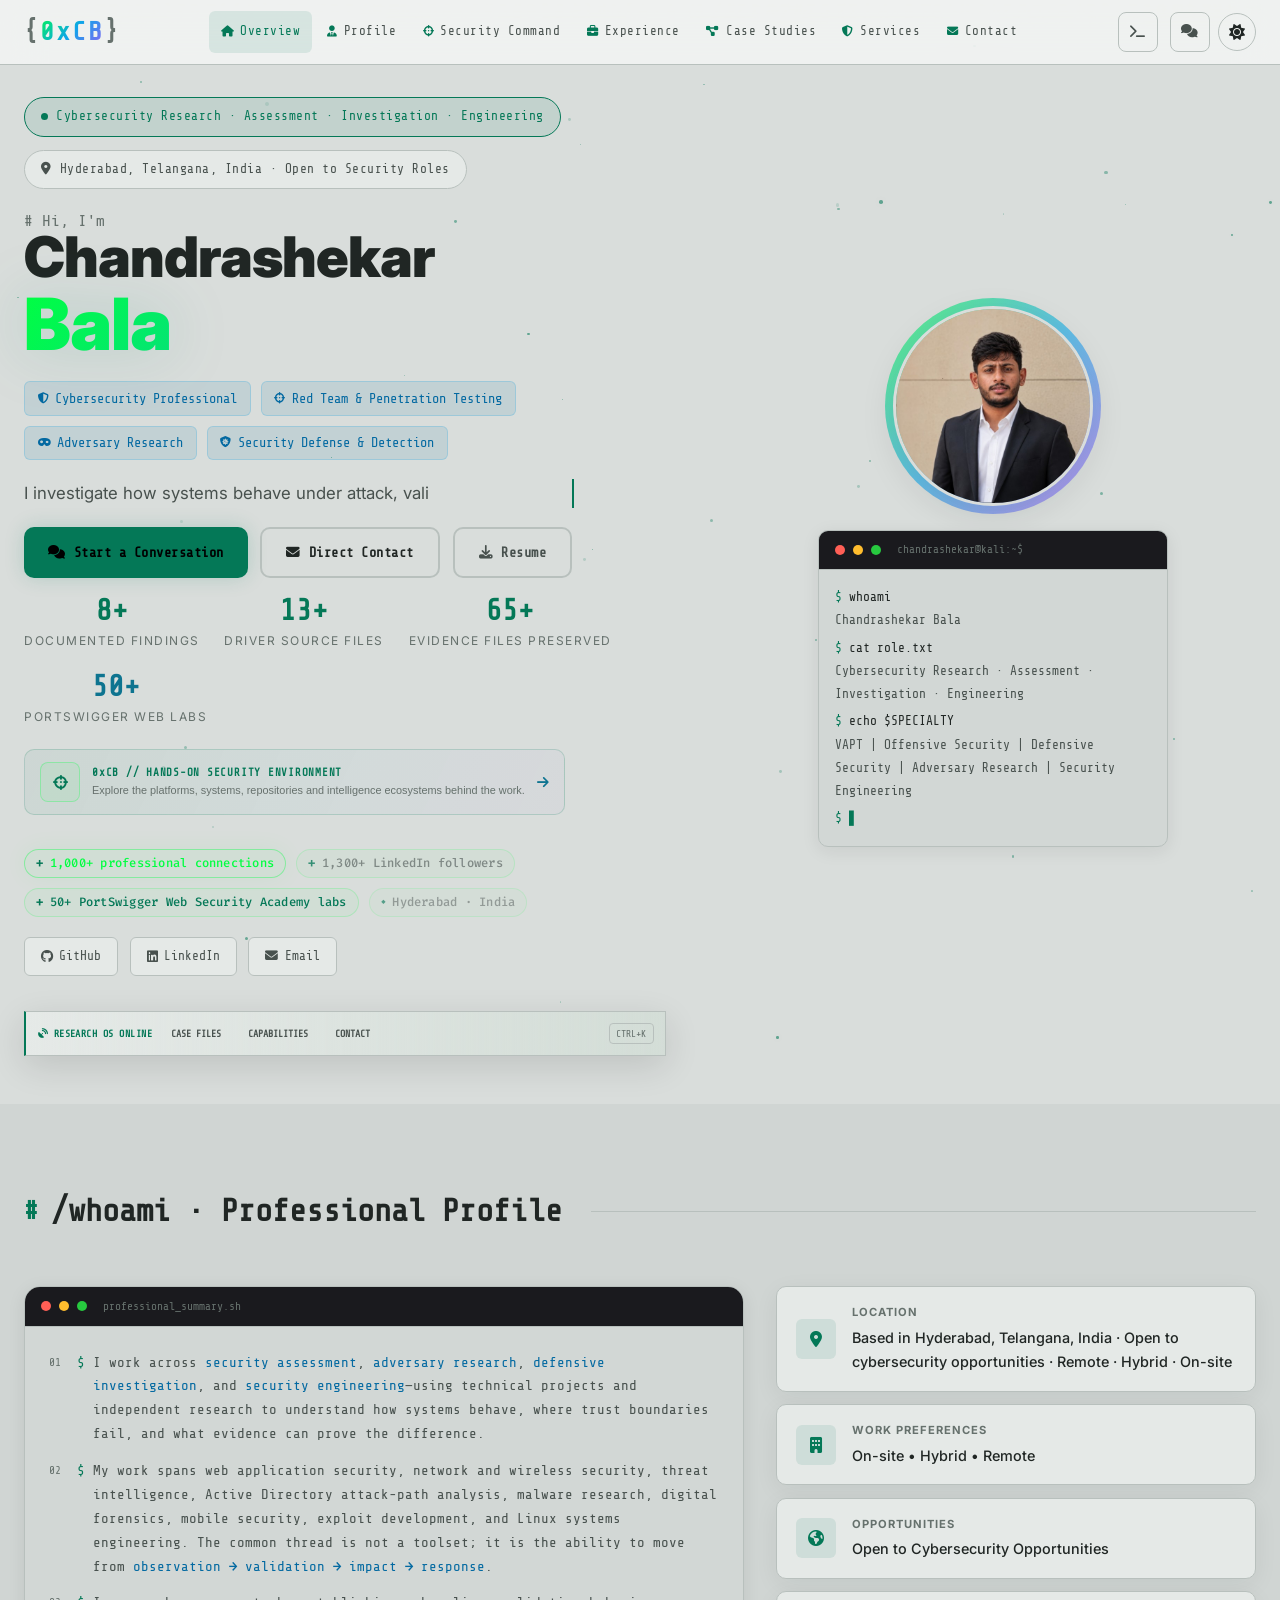
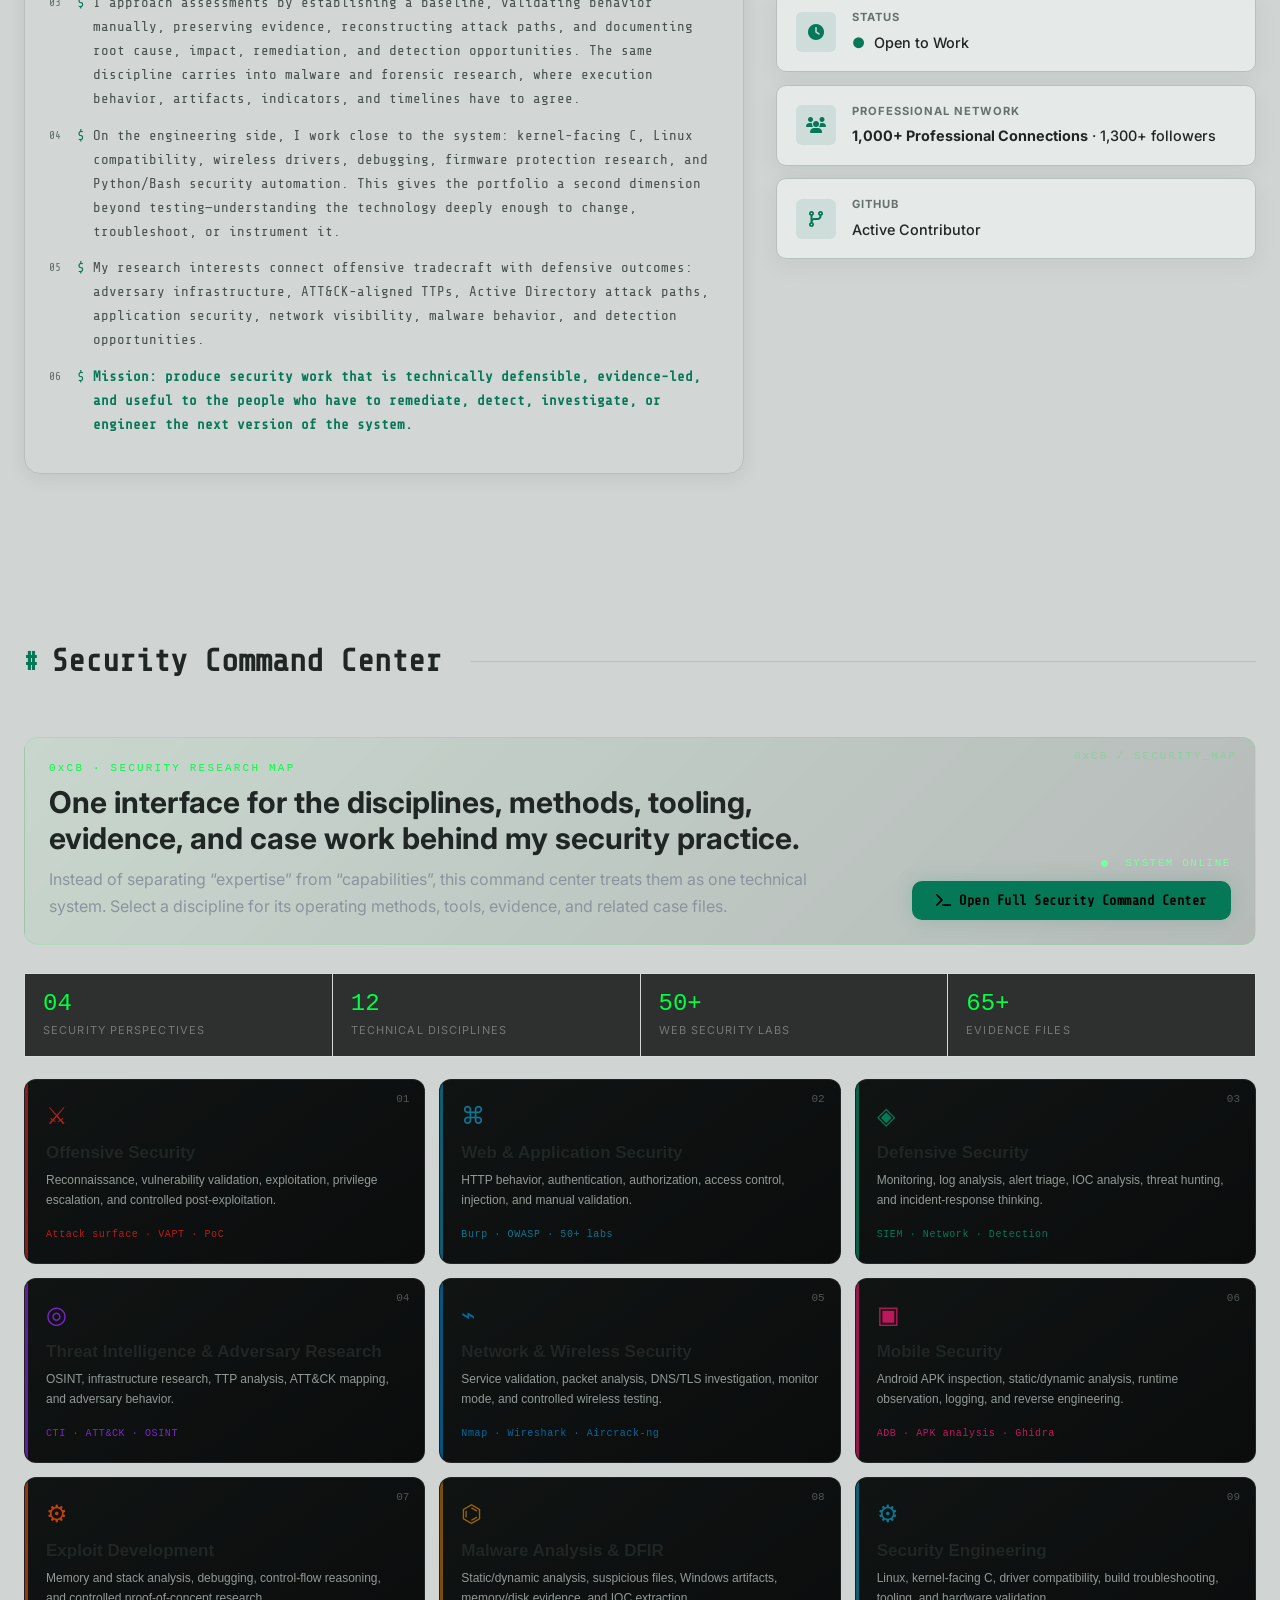
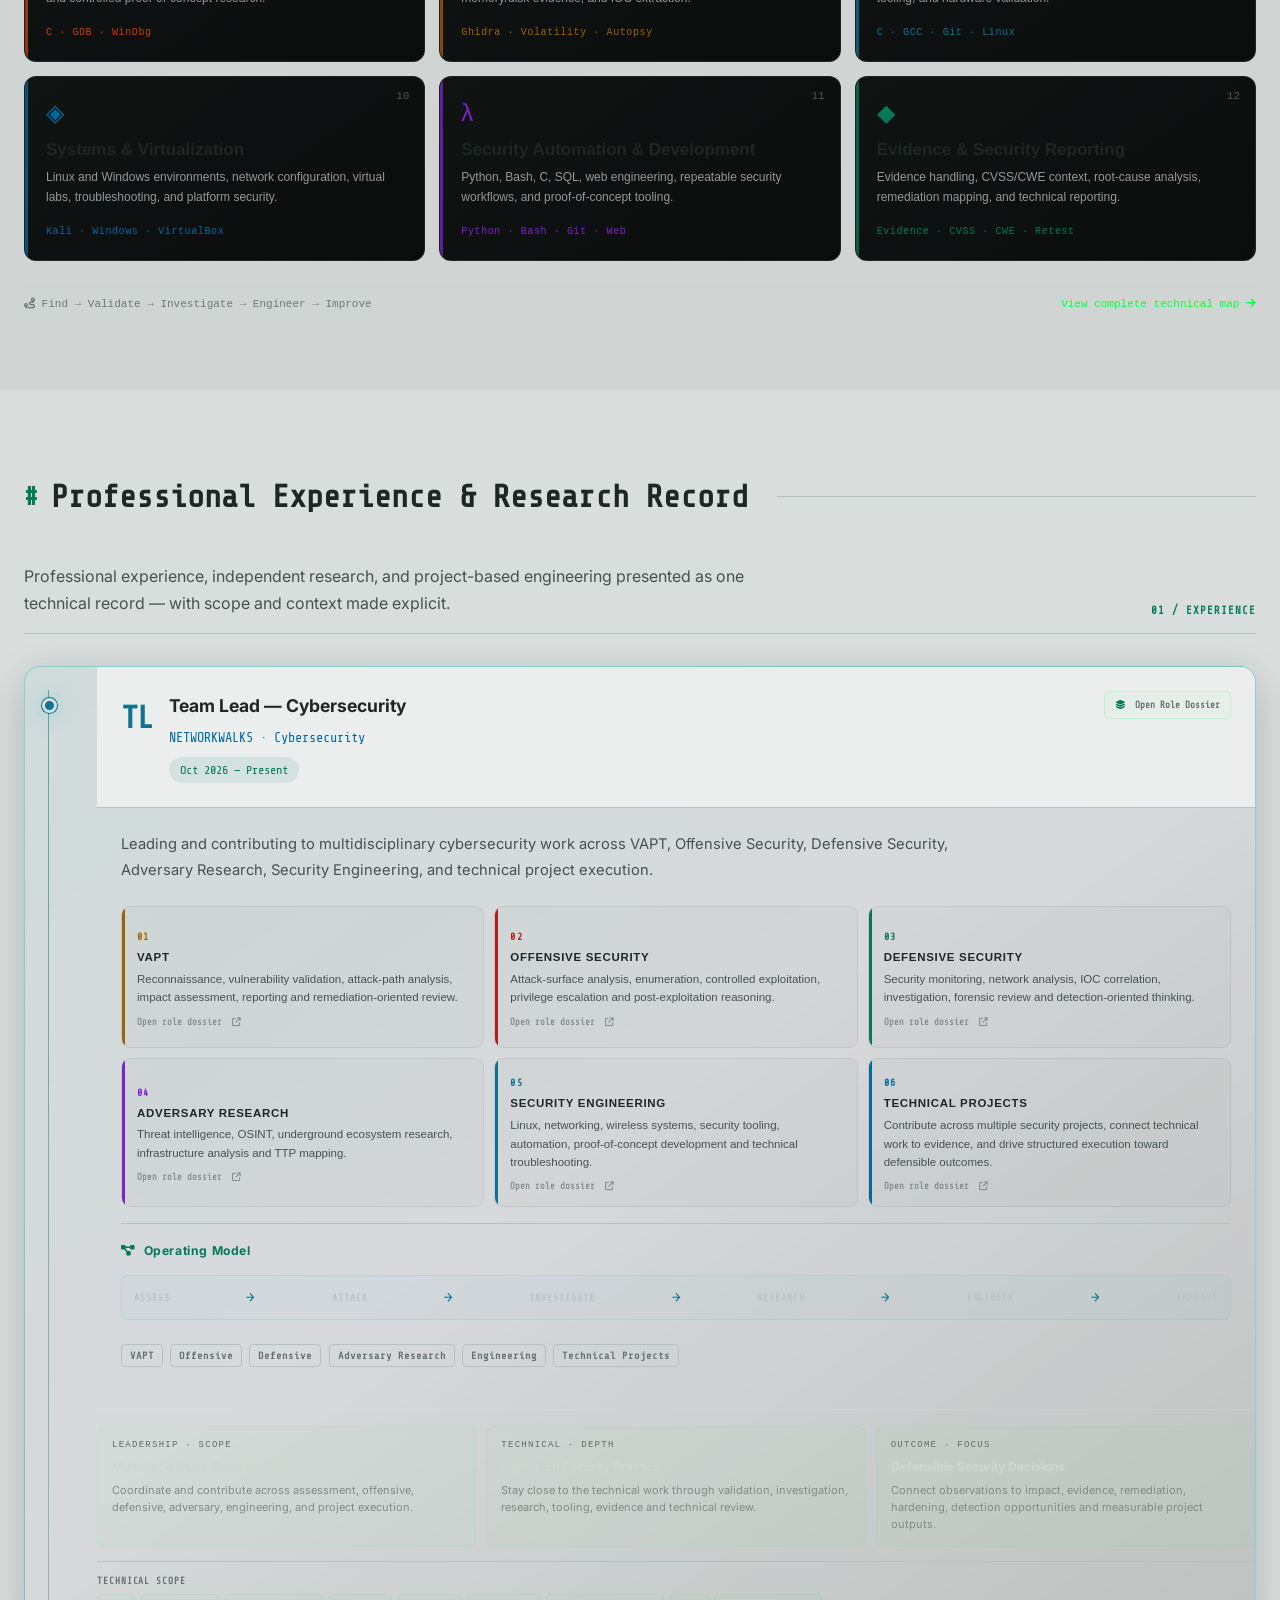
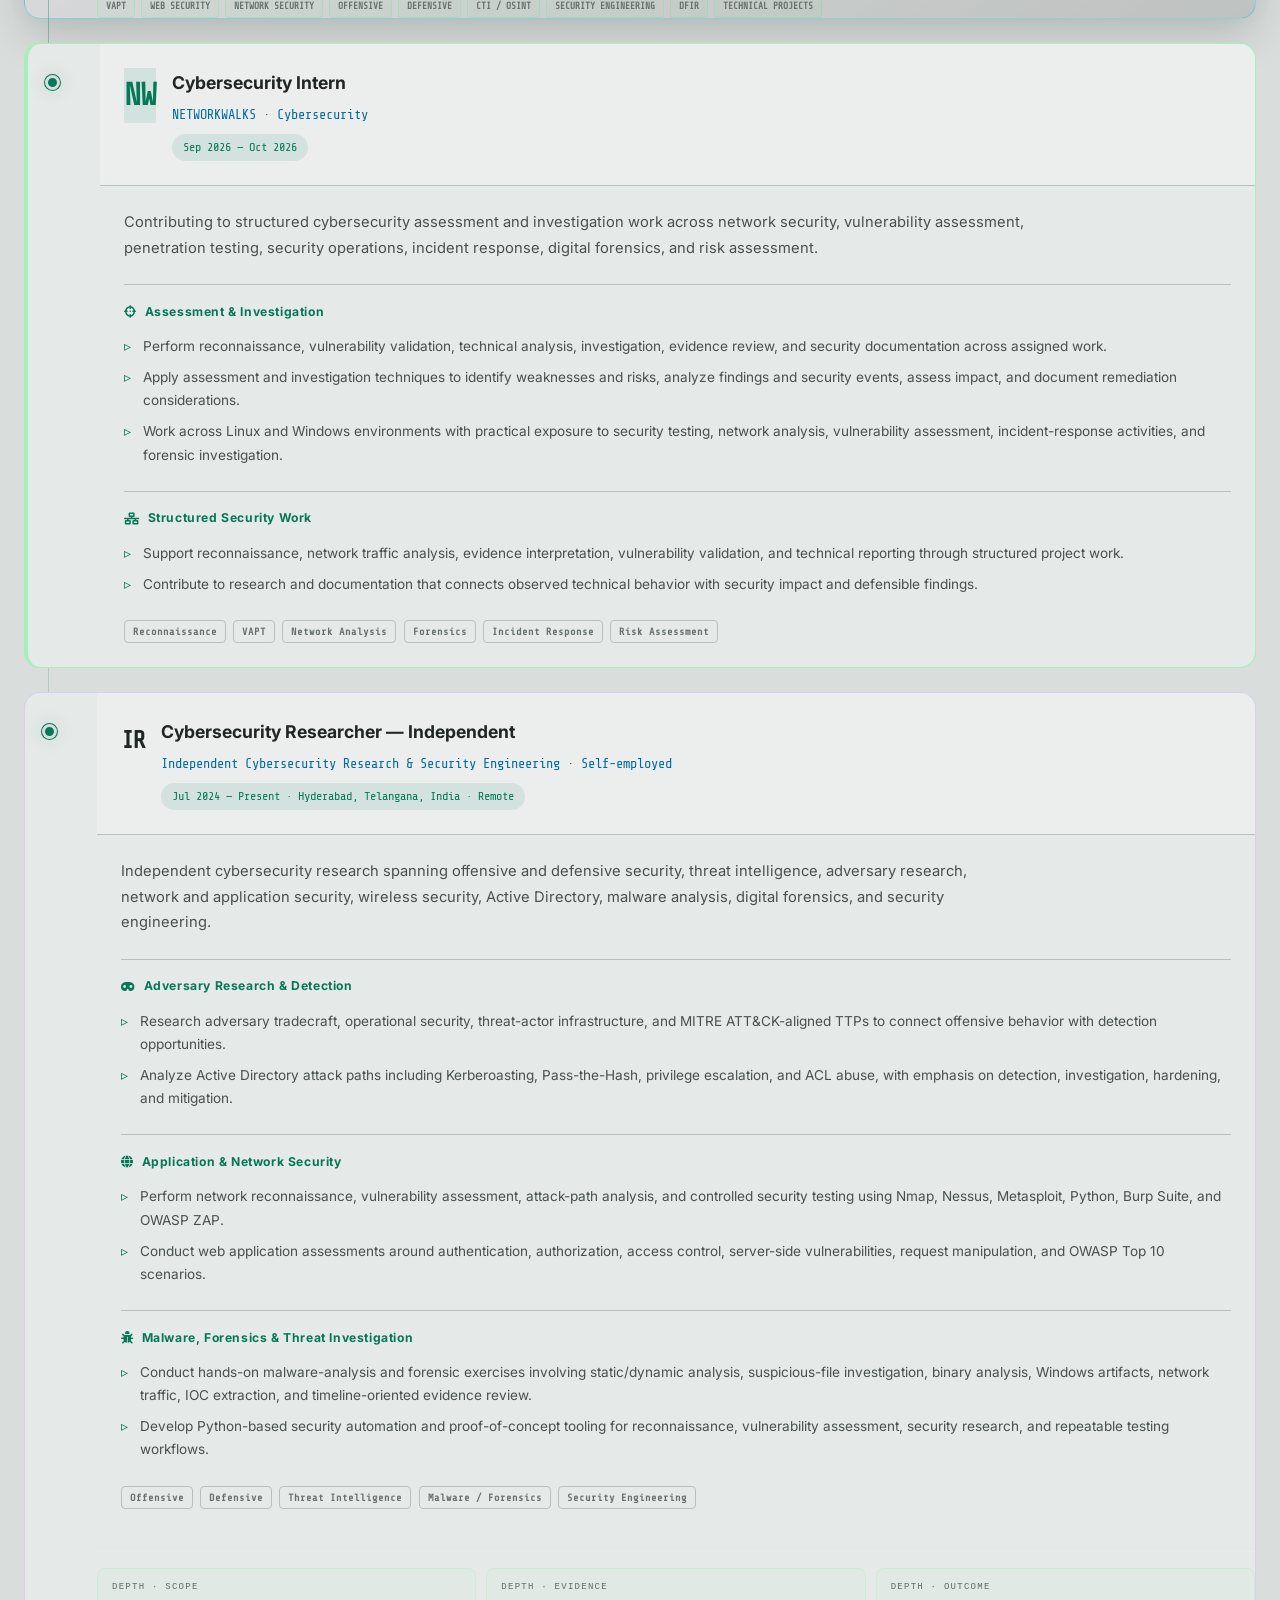
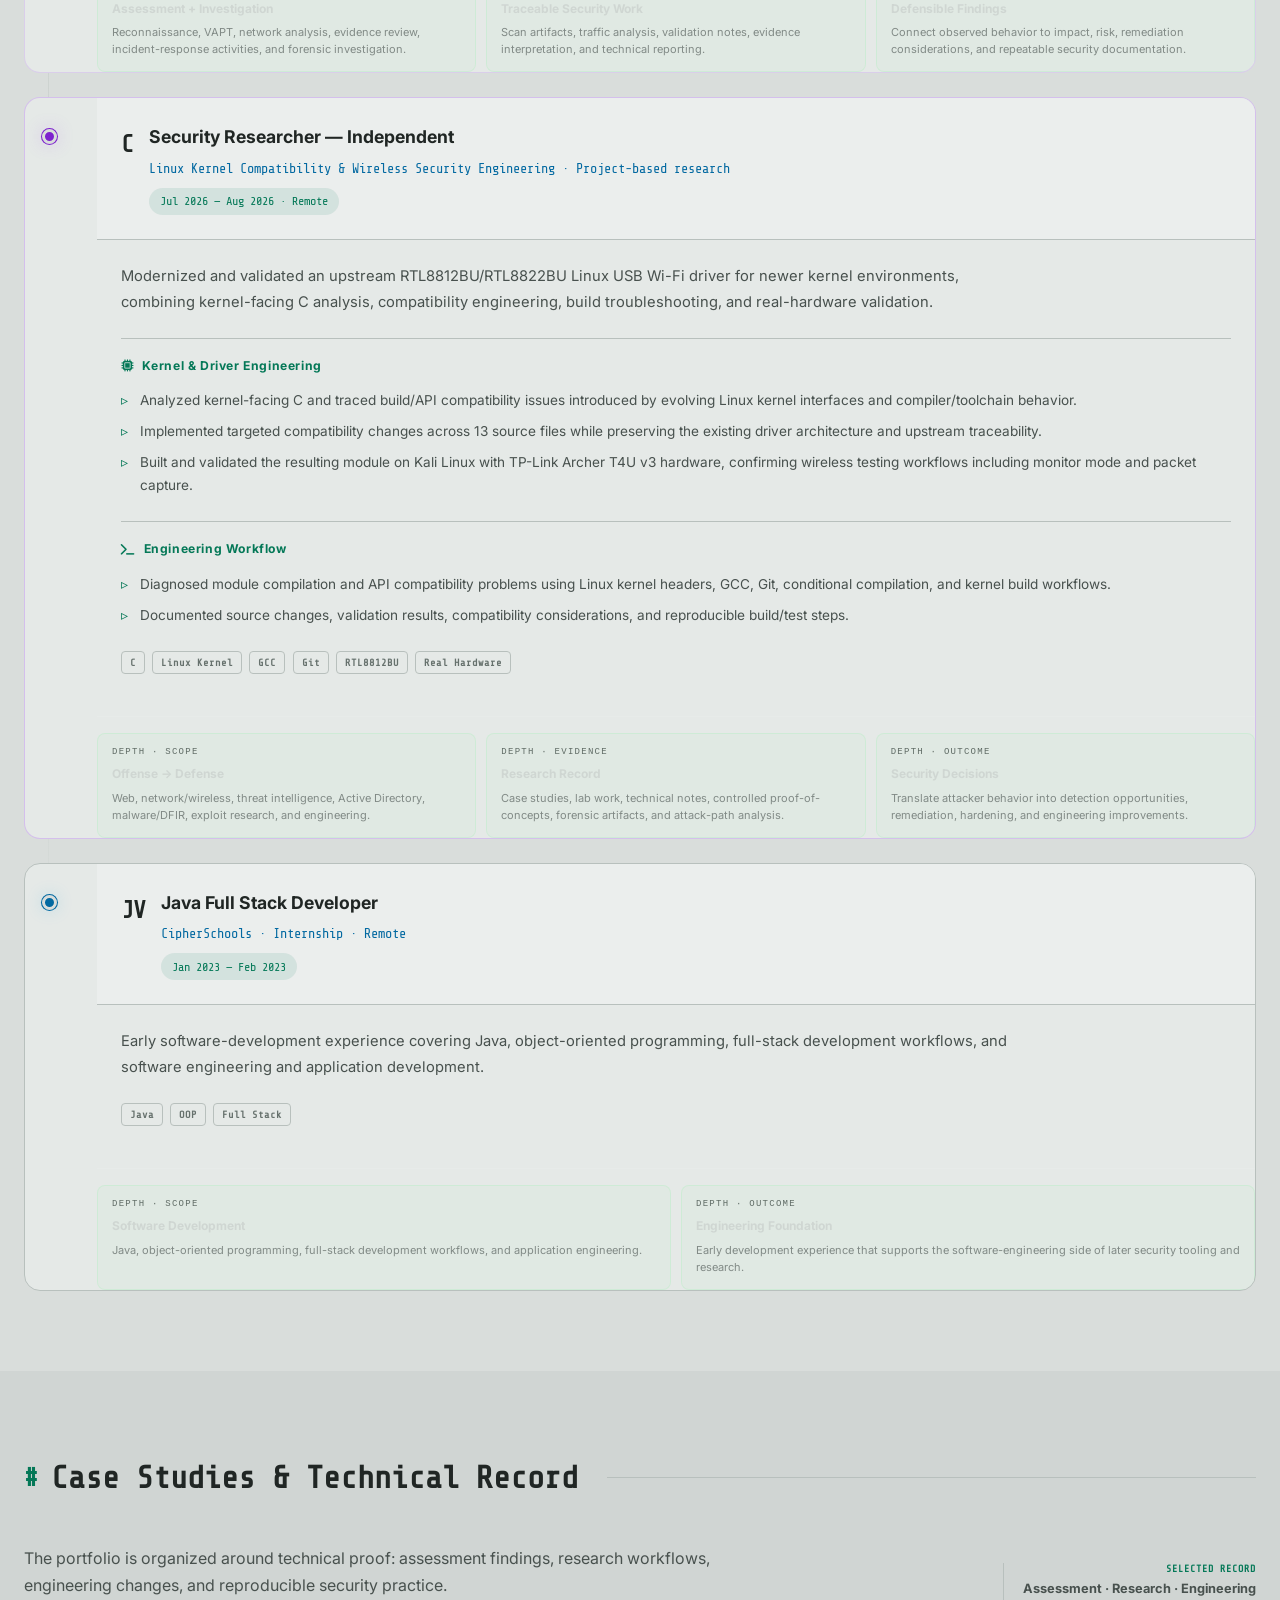
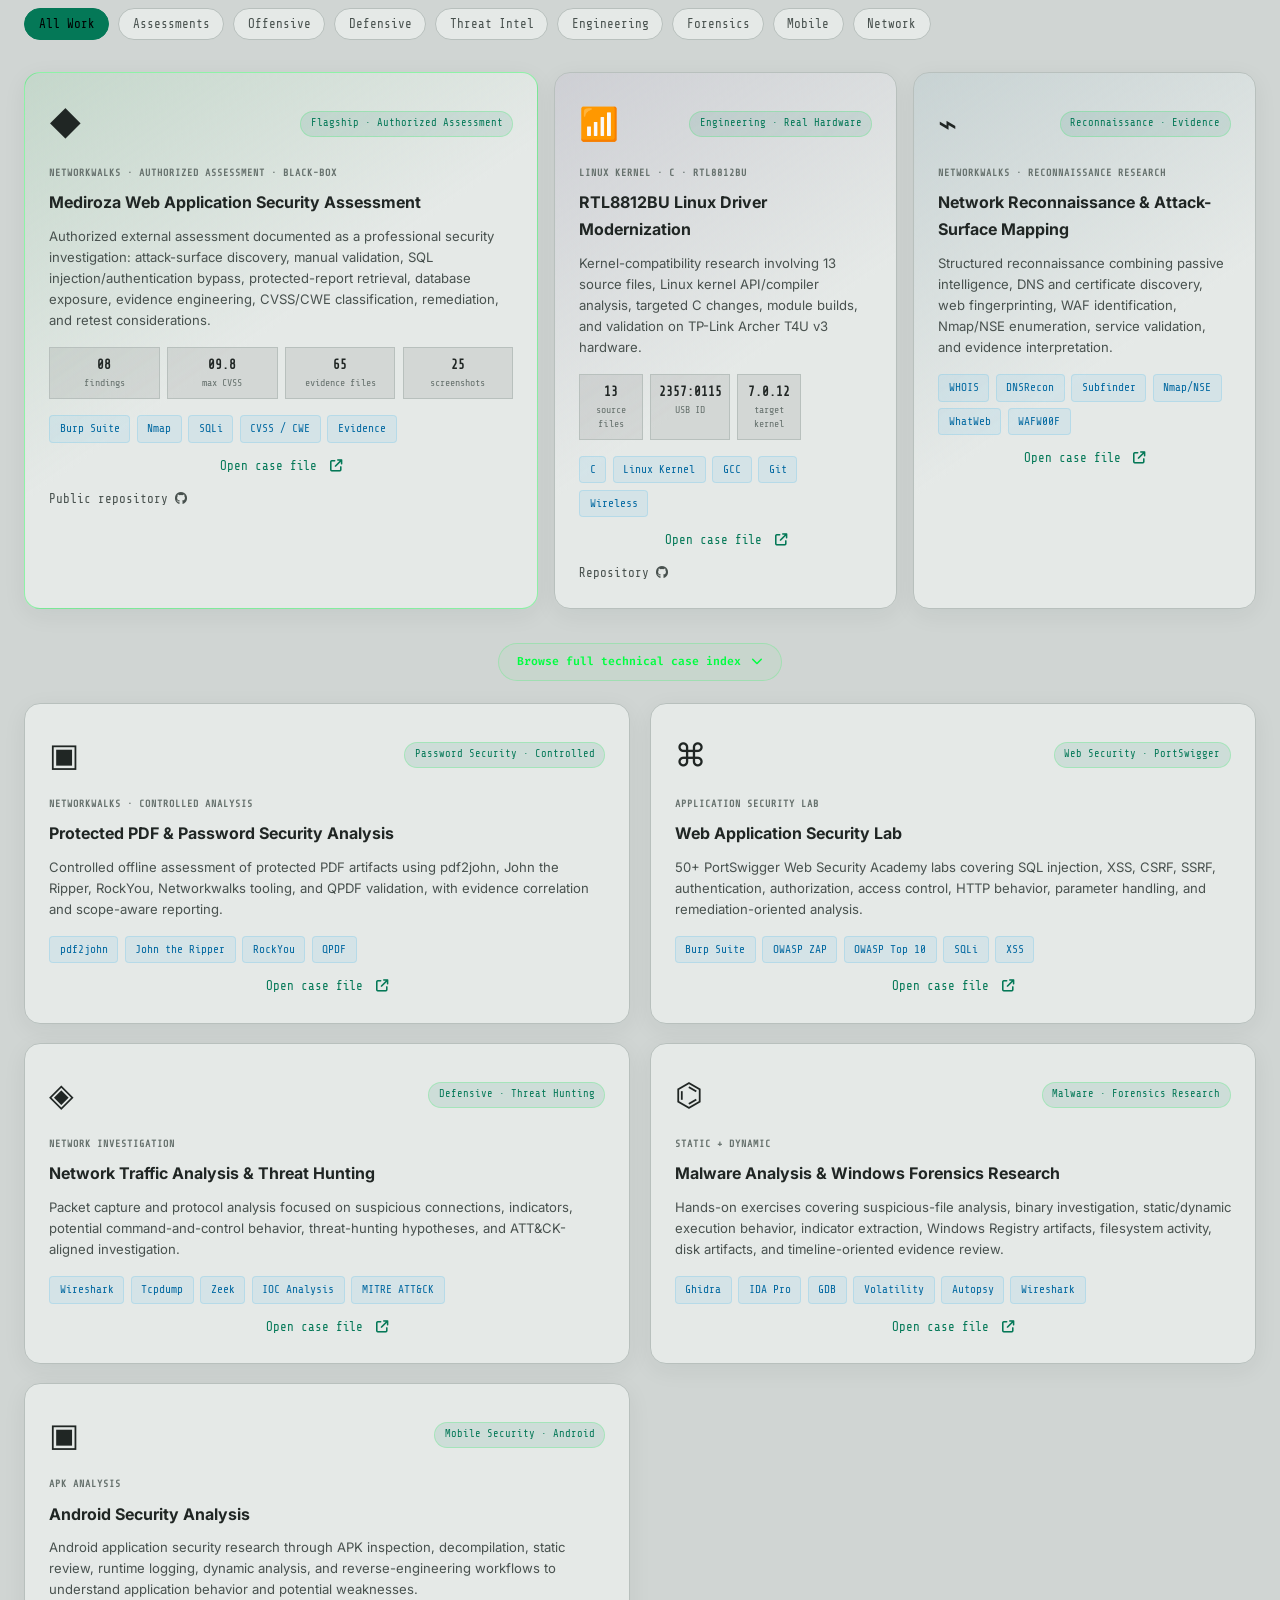
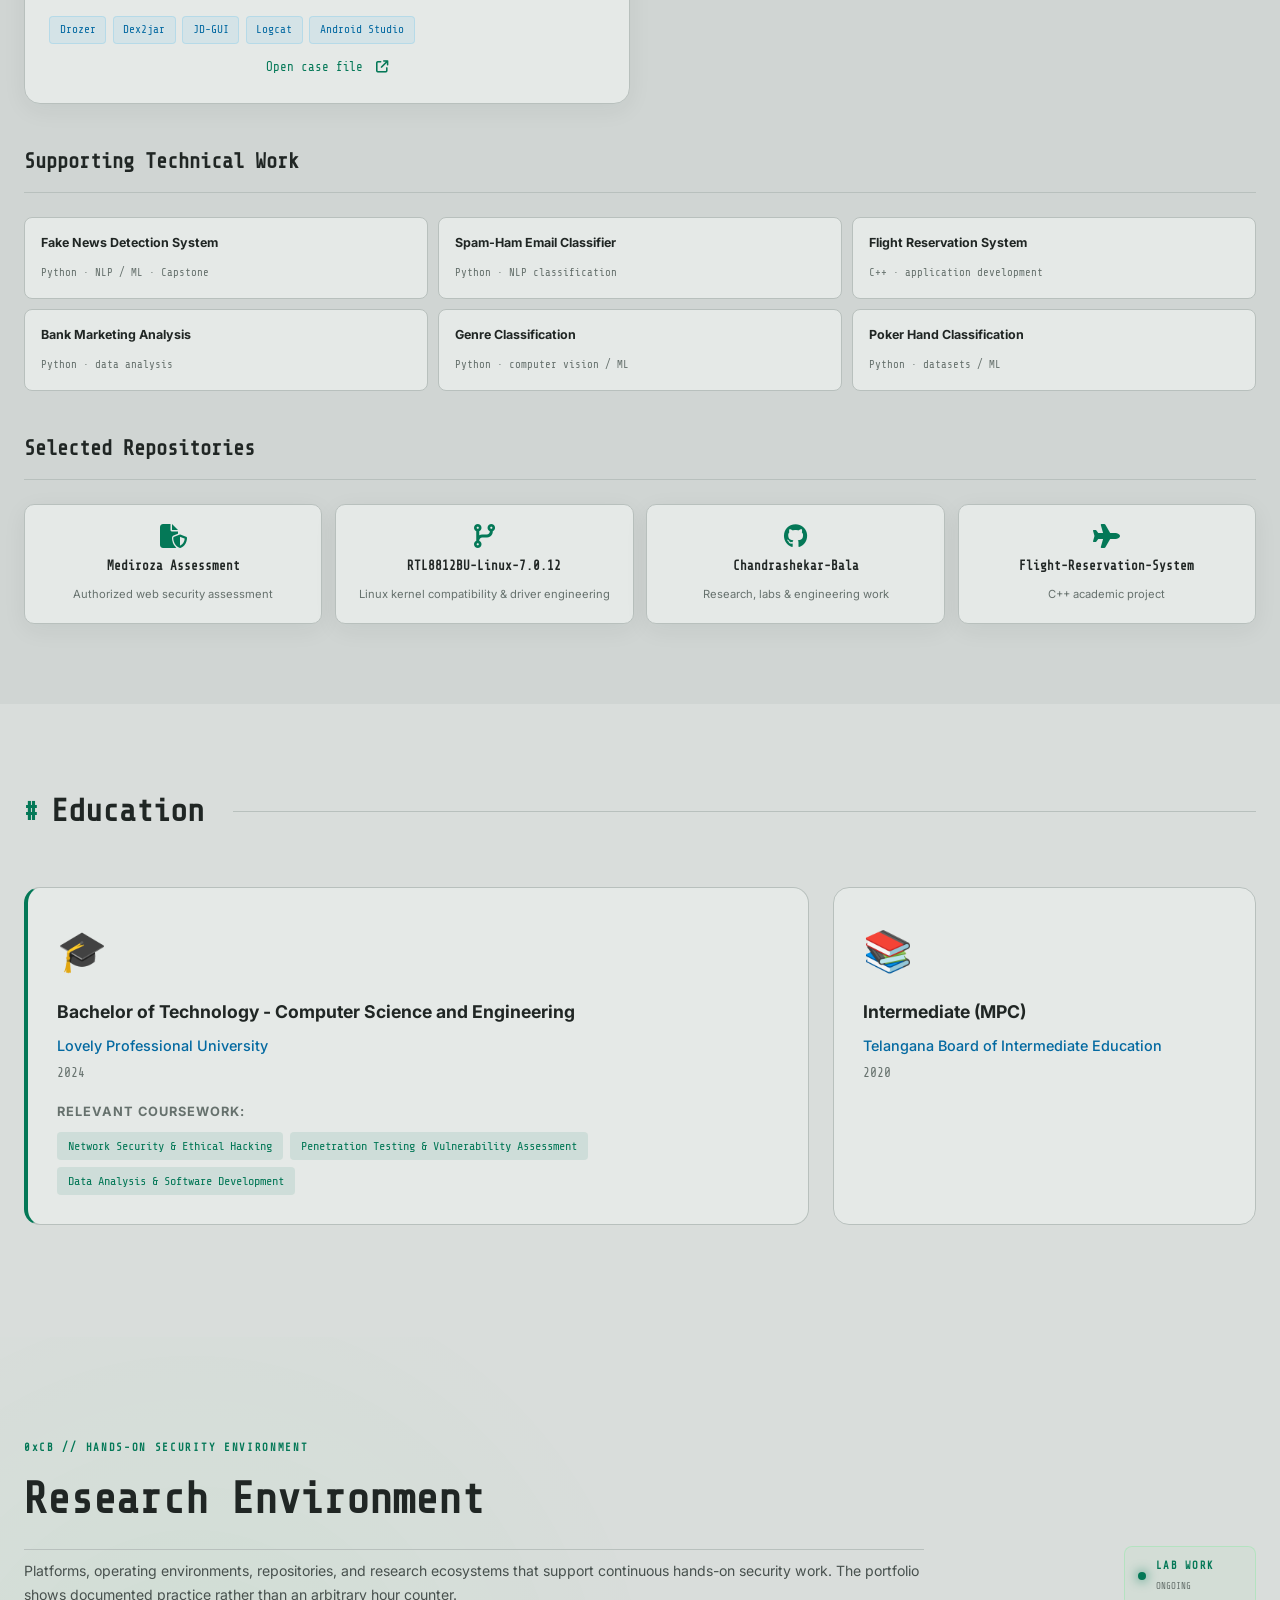
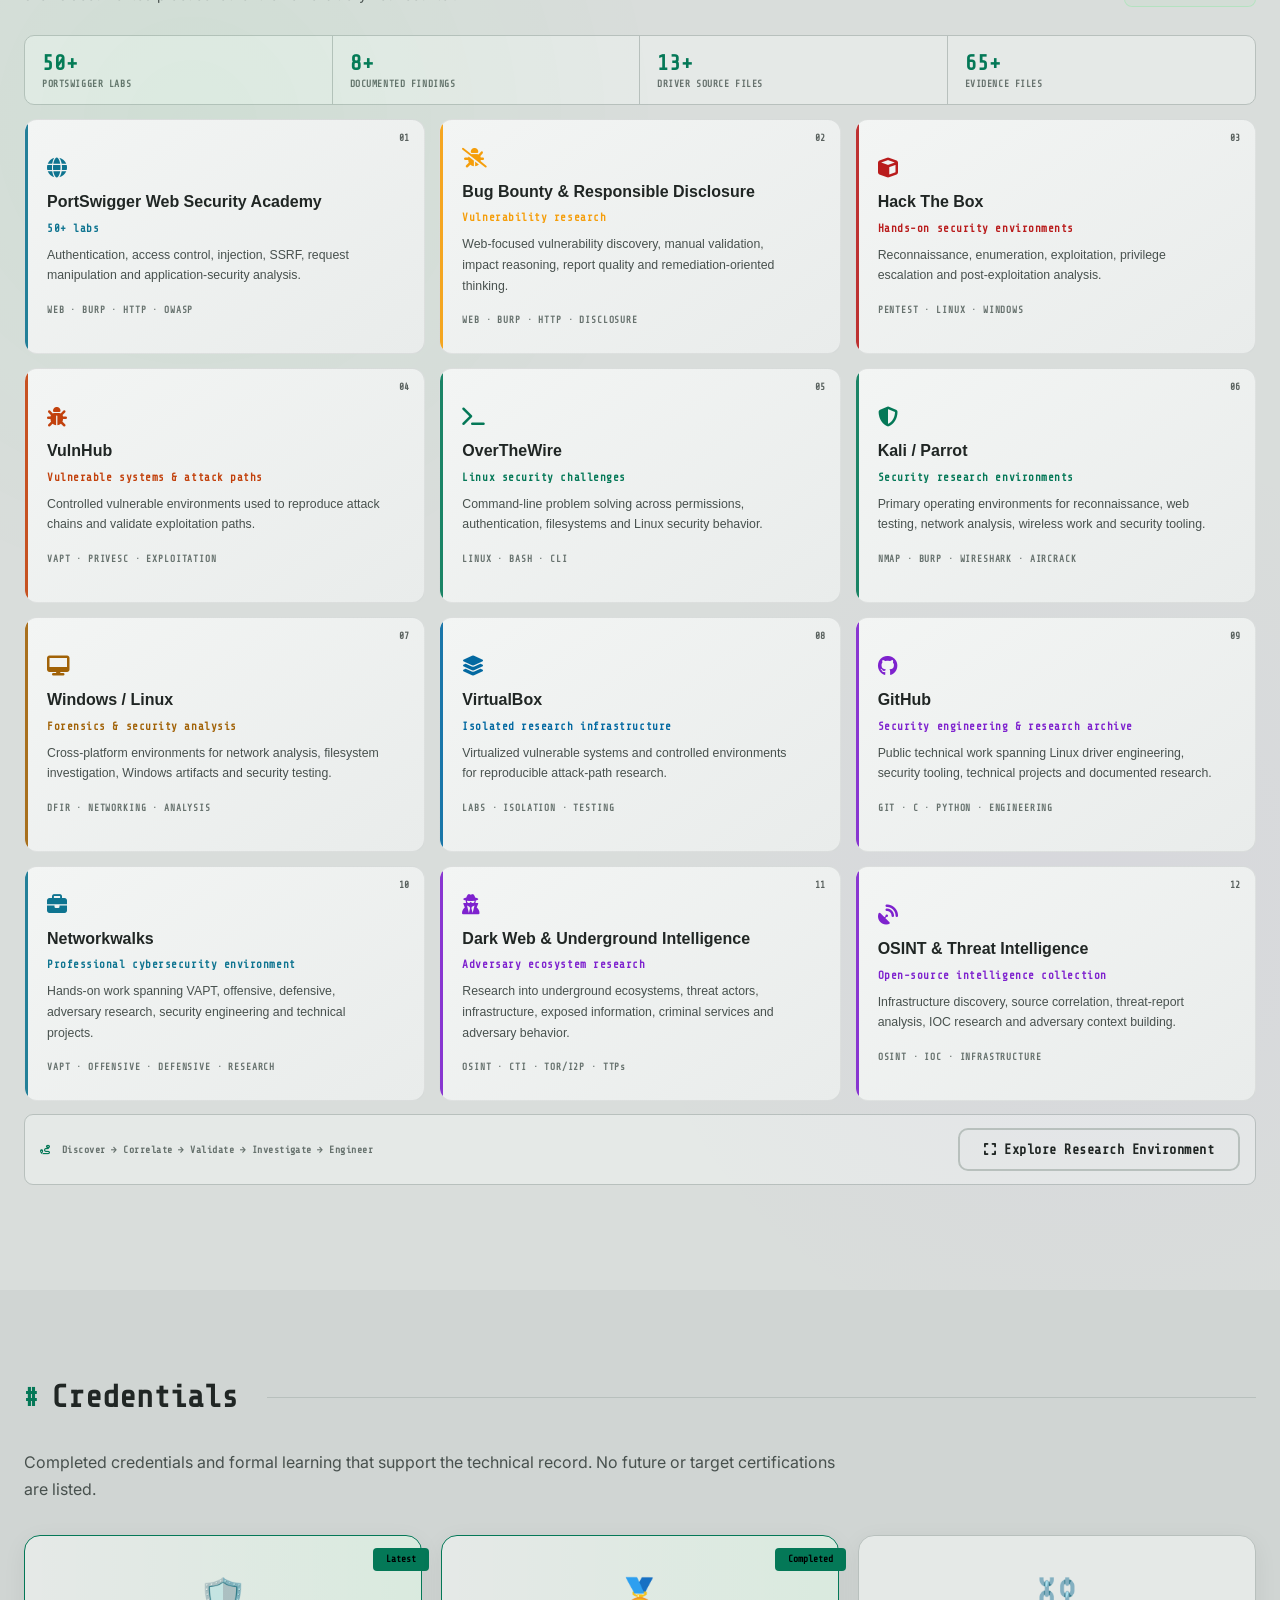
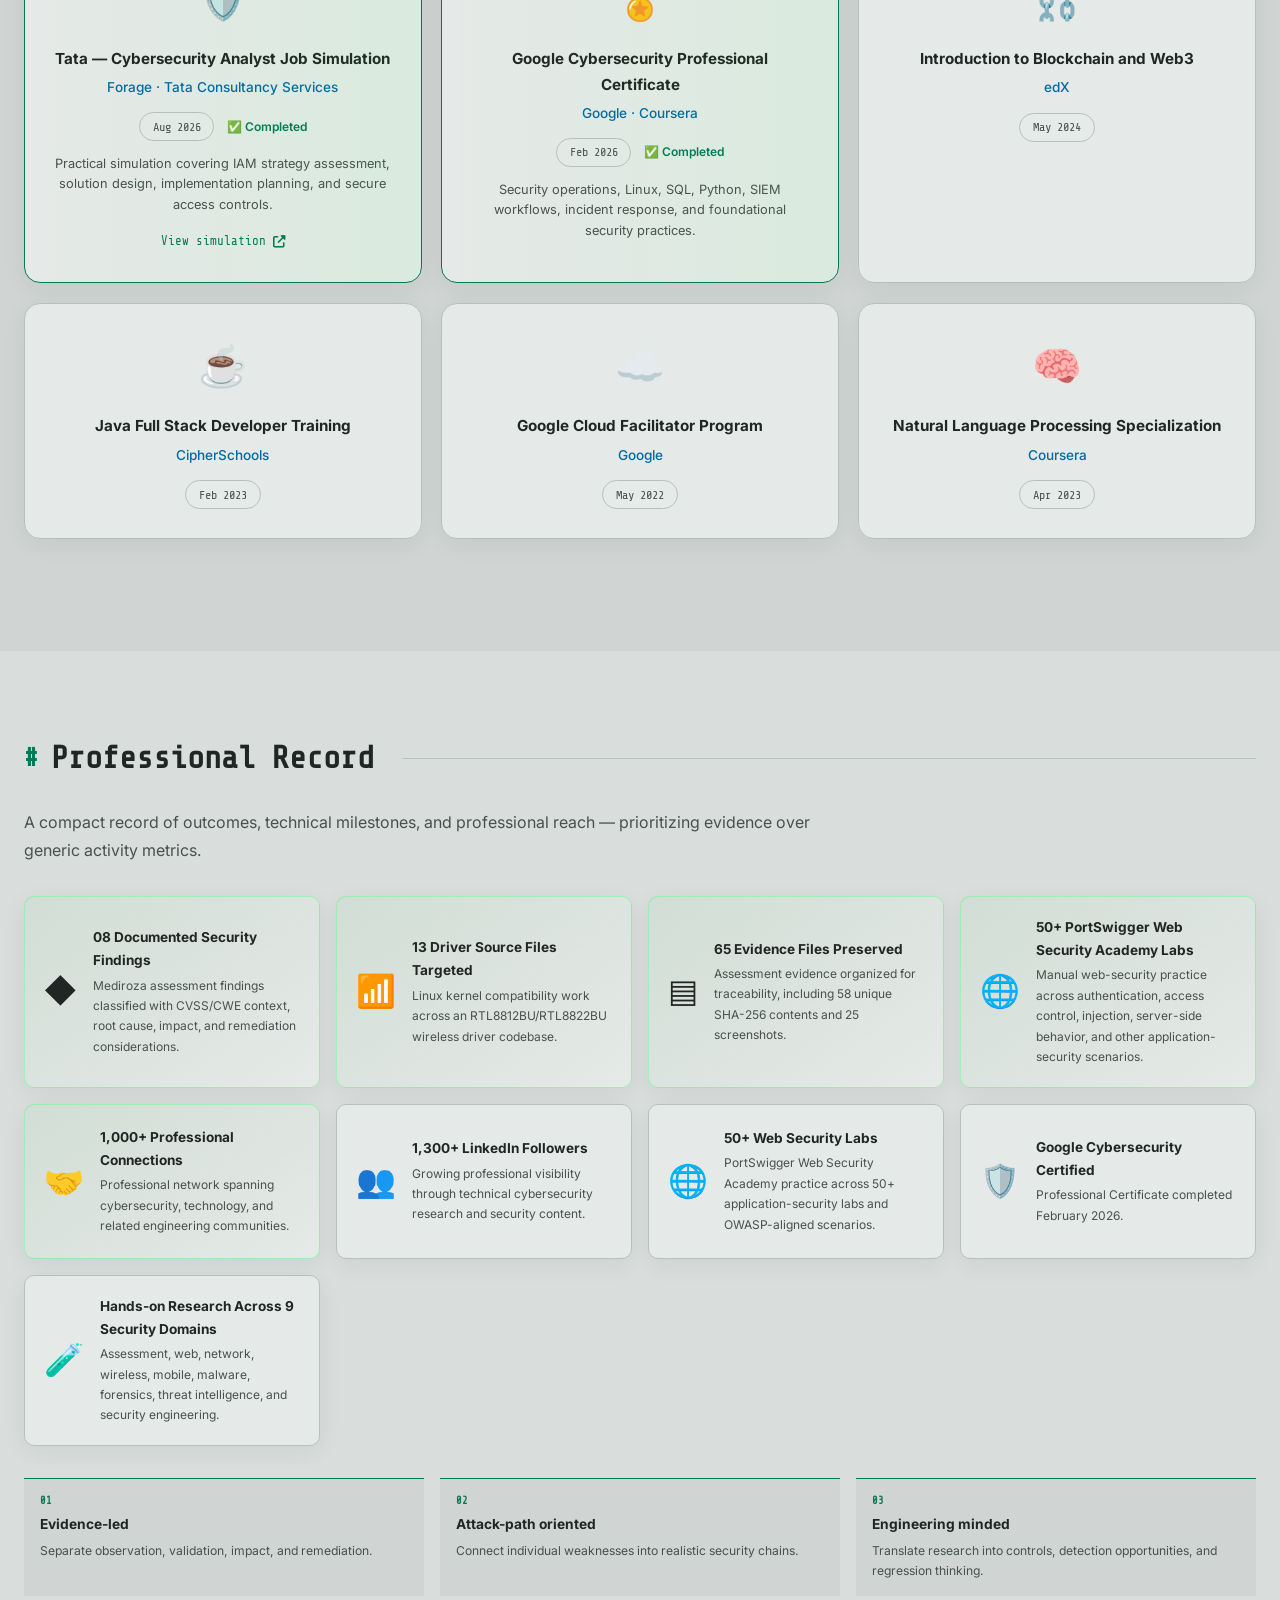
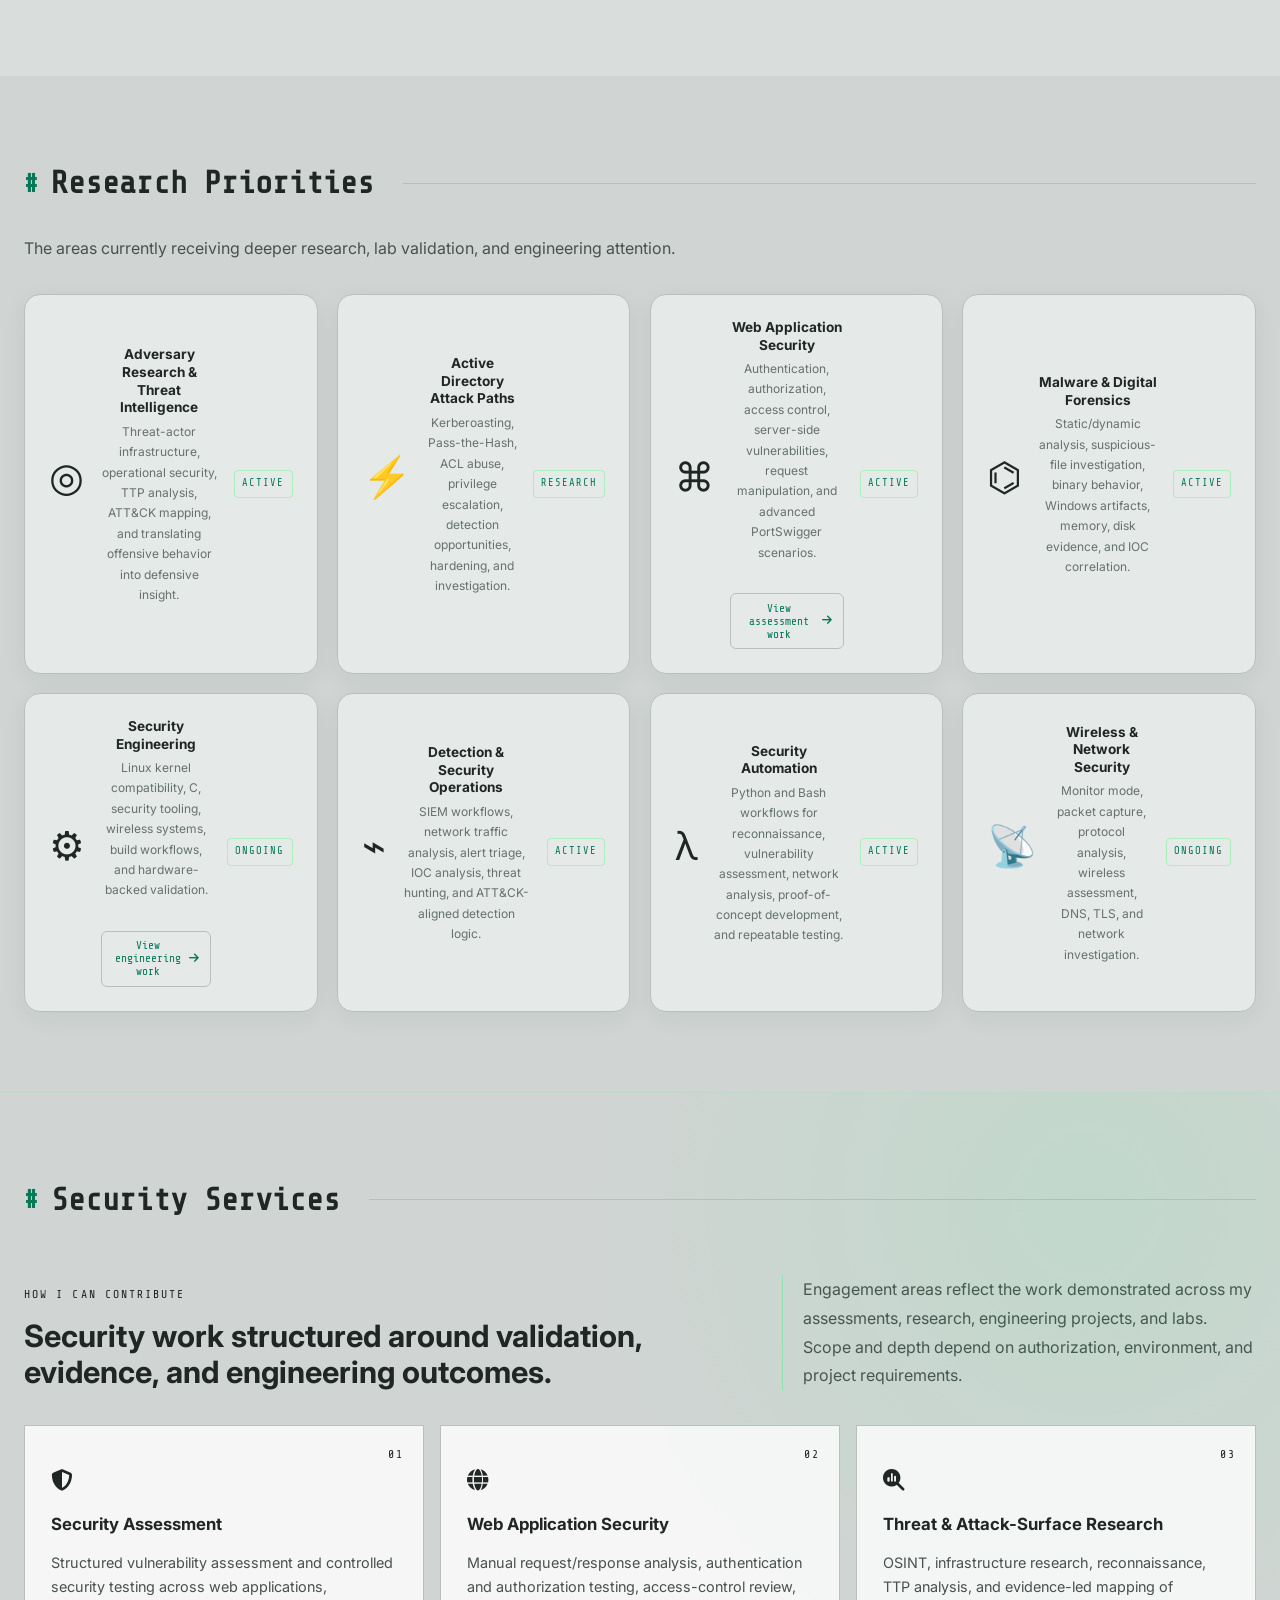
==== commit 96ace3d4: "Update index.html" ====
--- a/index.html
+++ b/index.html
@@ -1,5 +1,4 @@
 <!DOCTYPE html>
-
 <html data-theme="dark" lang="en">
 <head>
 <meta charset="utf-8"/>
@@ -23,9 +22,8 @@
 <link href="https://unpkg.com/aos@2.3.1/dist/aos.css" rel="stylesheet"/>
 </head>
 <body>
-<!-- Matrix Rain Canvas -->
 <canvas id="matrixRain"></canvas>
-<!-- Navigation -->
+
 <nav class="navbar" id="navbar">
 <div class="nav-container">
 <a class="logo" href="#">
@@ -35,28 +33,21 @@
 </a>
 <div class="nav-links"><a href="#home"><i class="fas fa-house"></i> Overview</a><a href="#about"><i class="fas fa-user-tie"></i> Profile</a><a href="#security-command"><i class="fas fa-crosshairs"></i> Security Command</a><a href="#experience"><i class="fas fa-briefcase"></i> Experience</a><a href="#projects"><i class="fas fa-diagram-project"></i> Case Studies</a><a href="#services"><i class="fas fa-shield-halved"></i> Services</a><a href="#connect"><i class="fas fa-envelope"></i> Contact</a></div>
 <div class="nav-actions">
-<button aria-label="Open command center" class="quick-action-toggle" id="commandTrigger" title="Command Center (Ctrl+K)"><i class="fas fa-terminal"></i></button><button aria-label="Start a conversation" class="quick-action-toggle nav-conversation-trigger" id="navConversationTrigger" title="Start a Conversation"><i class="fas fa-comments"></i></button>
-<button aria-label="Toggle theme" class="theme-toggle">
-<i class="fas fa-moon"></i>
-</button>
-<button aria-label="Menu" class="hamburger">
-<span></span><span></span><span></span>
-</button>
+<button aria-label="Open command center" class="quick-action-toggle" id="commandTrigger" title="Command Center (Ctrl+K)"><i class="fas fa-terminal"></i></button>
+<button aria-label="Start a conversation" class="quick-action-toggle nav-conversation-trigger" id="navConversationTrigger" title="Start a Conversation"><i class="fas fa-comments"></i></button>
+<button aria-label="Toggle theme" class="theme-toggle"><i class="fas fa-moon"></i></button>
+<button aria-label="Menu" class="hamburger"><span></span><span></span><span></span></button>
 </div>
 </div>
 </nav>
-<!-- Hero Section -->
+
 <section class="hero" id="home">
 <div class="hero-content">
 <div class="hero-grid">
 <div class="hero-left">
 <div class="hero-badge-group">
-<span class="hero-badge pulse-badge">
-<span class="pulse-dot"></span> Cybersecurity Research · Assessment · Investigation · Engineering
-                        </span>
-<span class="hero-badge location-badge">
-<i class="fas fa-map-marker-alt"></i> Hyderabad, Telangana, India · Open to Security Roles
-                        </span>
+<span class="hero-badge pulse-badge"><span class="pulse-dot"></span> Cybersecurity Research · Assessment · Investigation · Engineering</span>
+<span class="hero-badge location-badge"><i class="fas fa-map-marker-alt"></i> Hyderabad, Telangana, India · Open to Security Roles</span>
 </div>
 <div class="hero-name-container">
 <p class="hero-greeting"># Hi, I'm</p>
@@ -71,17 +62,11 @@
 <span class="role-tag"><i class="fas fa-mask"></i> Adversary Research</span>
 <span class="role-tag"><i class="fas fa-shield-virus"></i> Security Defense &amp; Detection</span>
 </div>
-<p class="hero-mission">
-                        I investigate how systems behave under attack, validate security boundaries, preserve technical evidence, and turn findings into remediation, detection, and engineering decisions across applications, networks, endpoints, and Linux systems.
-                    </p>
+<p class="hero-mission">I investigate how systems behave under attack, validate security boundaries, preserve technical evidence, and turn findings into remediation, detection, and engineering decisions across applications, networks, endpoints, and Linux systems.</p>
 <div class="hero-actions">
 <button class="btn btn-primary conversation-trigger" type="button"><i class="fas fa-comments"></i> Start a Conversation</button>
-<a class="btn btn-secondary" href="mailto:chandrashekar-bala@protonmail.com">
-<i class="fas fa-envelope"></i> Direct Contact
-                        </a>
-<a class="btn btn-outline" href="#" onclick="handleResumeClick(event)">
-<i class="fas fa-download"></i> Resume
-                        </a>
+<a class="btn btn-secondary" href="mailto:chandrashekar-bala@protonmail.com"><i class="fas fa-envelope"></i> Direct Contact</a>
+<a class="btn btn-outline" href="#" data-resume="view"><i class="fas fa-download"></i> Resume</a>
 </div>
 <div class="hero-stats">
 <div class="stat-item"><span class="stat-number" data-count="8+">8+</span><span class="stat-label">Documented Findings</span></div>
@@ -92,15 +77,9 @@
 </div>
 <div class="hero-social-proof"><span class="network-primary">1,000+ professional connections</span><span class="network-secondary">1,300+ LinkedIn followers</span><span class="network-labs">50+ PortSwigger Web Security Academy labs</span><span class="network-location">Hyderabad · India</span></div>
 <div class="hero-socials">
-<a aria-label="GitHub" class="social-btn" href="https://github.com/Chandrashekar-Bala" rel="noopener noreferrer" target="_blank">
-<i class="fab fa-github"></i> GitHub
-                        </a>
-<a aria-label="LinkedIn" class="social-btn linkedin" href="https://www.linkedin.com/in/chandrashekar-bala/" rel="noopener noreferrer" target="_blank">
-<i class="fab fa-linkedin"></i> LinkedIn
-                        </a>
-<a aria-label="Email" class="social-btn email" href="mailto:chandrashekar-bala@protonmail.com">
-<i class="fas fa-envelope"></i> Email
-                        </a>
+<a aria-label="GitHub" class="social-btn" href="https://github.com/Chandrashekar-Bala" rel="noopener noreferrer" target="_blank"><i class="fab fa-github"></i> GitHub</a>
+<a aria-label="LinkedIn" class="social-btn linkedin" href="https://www.linkedin.com/in/chandrashekar-bala/" rel="noopener noreferrer" target="_blank"><i class="fab fa-linkedin"></i> LinkedIn</a>
+<a aria-label="Email" class="social-btn email" href="mailto:chandrashekar-bala@protonmail.com"><i class="fas fa-envelope"></i> Email</a>
 </div>
 <div class="hero-command-ribbon" aria-label="Portfolio command shortcuts">
 <span><i class="fas fa-satellite-dish"></i> RESEARCH OS ONLINE</span>
@@ -117,9 +96,7 @@
 </div>
 <div class="terminal-mini">
 <div class="terminal-header">
-<span class="t-dot red"></span>
-<span class="t-dot yellow"></span>
-<span class="t-dot green"></span>
+<span class="t-dot red"></span><span class="t-dot yellow"></span><span class="t-dot green"></span>
 <span class="terminal-title">chandrashekar@kali:~$</span>
 </div>
 <div class="terminal-body">
@@ -136,109 +113,38 @@
 </div>
 </div>
 <div class="scroll-indicator">
-<div class="scroll-mouse">
-<div class="scroll-wheel"></div>
-</div>
+<div class="scroll-mouse"><div class="scroll-wheel"></div></div>
 <span>SCROLL DOWN</span>
 </div>
 </section>
-<!-- About Section -->
+
 <section class="about section-dark" id="about">
 <div class="section-container">
-<h2 class="section-title">
-<span class="title-hash">#</span>
-<span class="title-text">/whoami · Professional Profile</span>
-<span class="title-line"></span>
-</h2>
+<h2 class="section-title"><span class="title-hash">#</span><span class="title-text">/whoami · Professional Profile</span><span class="title-line"></span></h2>
 <div class="about-grid">
 <div class="about-terminal">
-<div class="terminal-header">
-<span class="t-dot red"></span>
-<span class="t-dot yellow"></span>
-<span class="t-dot green"></span>
-<span class="terminal-title">professional_summary.sh</span>
-</div>
+<div class="terminal-header"><span class="t-dot red"></span><span class="t-dot yellow"></span><span class="t-dot green"></span><span class="terminal-title">professional_summary.sh</span></div>
 <div class="terminal-body about-body">
-<div class="terminal-line">
-<span class="line-number">01</span>
-<span class="t-prompt">$</span>
-<div class="terminal-text">I work across <span class="text-highlight">security assessment</span>, <span class="text-highlight">adversary research</span>, <span class="text-highlight">defensive investigation</span>, and <span class="text-highlight">security engineering</span>—using technical projects and independent research to understand how systems behave, where trust boundaries fail, and what evidence can prove the difference.</div>
-</div>
-<div class="terminal-line">
-<span class="line-number">02</span>
-<span class="t-prompt">$</span>
-<div class="terminal-text">My work spans web application security, network and wireless security, threat intelligence, Active Directory attack-path analysis, malware research, digital forensics, mobile security, exploit development, and Linux systems engineering. The common thread is not a toolset; it is the ability to move from <span class="text-highlight">observation → validation → impact → response</span>.</div>
-</div>
-<div class="terminal-line">
-<span class="line-number">03</span>
-<span class="t-prompt">$</span>
-<div class="terminal-text">I approach assessments by establishing a baseline, validating behavior manually, preserving evidence, reconstructing attack paths, and documenting root cause, impact, remediation, and detection opportunities. The same discipline carries into malware and forensic research, where execution behavior, artifacts, indicators, and timelines have to agree.</div>
-</div>
-<div class="terminal-line">
-<span class="line-number">04</span>
-<span class="t-prompt">$</span>
-<div class="terminal-text">On the engineering side, I work close to the system: kernel-facing C, Linux compatibility, wireless drivers, debugging, firmware protection research, and Python/Bash security automation. This gives the portfolio a second dimension beyond testing—understanding the technology deeply enough to change, troubleshoot, or instrument it.</div>
-</div>
-<div class="terminal-line">
-<span class="line-number">05</span>
-<span class="t-prompt">$</span>
-<div class="terminal-text">My research interests connect offensive tradecraft with defensive outcomes: adversary infrastructure, ATT&amp;CK-aligned TTPs, Active Directory attack paths, application security, network visibility, malware behavior, and detection opportunities.</div>
-</div>
-<div class="terminal-line mission-line">
-<span class="line-number">06</span>
-<span class="t-prompt">$</span>
-<div class="terminal-text"><span class="mission-text">Mission: produce security work that is technically defensible, evidence-led, and useful to the people who have to remediate, detect, investigate, or engineer the next version of the system.</span></div>
-</div>
+<div class="terminal-line"><span class="line-number">01</span><span class="t-prompt">$</span><div class="terminal-text">I work across <span class="text-highlight">security assessment</span>, <span class="text-highlight">adversary research</span>, <span class="text-highlight">defensive investigation</span>, and <span class="text-highlight">security engineering</span>—using technical projects and independent research to understand how systems behave, where trust boundaries fail, and what evidence can prove the difference.</div></div>
+<div class="terminal-line"><span class="line-number">02</span><span class="t-prompt">$</span><div class="terminal-text">My work spans web application security, network and wireless security, threat intelligence, Active Directory attack-path analysis, malware research, digital forensics, mobile security, exploit development, and Linux systems engineering. The common thread is not a toolset; it is the ability to move from <span class="text-highlight">observation → validation → impact → response</span>.</div></div>
+<div class="terminal-line"><span class="line-number">03</span><span class="t-prompt">$</span><div class="terminal-text">I approach assessments by establishing a baseline, validating behavior manually, preserving evidence, reconstructing attack paths, and documenting root cause, impact, remediation, and detection opportunities. The same discipline carries into malware and forensic research, where execution behavior, artifacts, indicators, and timelines have to agree.</div></div>
+<div class="terminal-line"><span class="line-number">04</span><span class="t-prompt">$</span><div class="terminal-text">On the engineering side, I work close to the system: kernel-facing C, Linux compatibility, wireless drivers, debugging, firmware protection research, and Python/Bash security automation. This gives the portfolio a second dimension beyond testing—understanding the technology deeply enough to change, troubleshoot, or instrument it.</div></div>
+<div class="terminal-line"><span class="line-number">05</span><span class="t-prompt">$</span><div class="terminal-text">My research interests connect offensive tradecraft with defensive outcomes: adversary infrastructure, ATT&amp;CK-aligned TTPs, Active Directory attack paths, application security, network visibility, malware behavior, and detection opportunities.</div></div>
+<div class="terminal-line mission-line"><span class="line-number">06</span><span class="t-prompt">$</span><div class="terminal-text"><span class="mission-text">Mission: produce security work that is technically defensible, evidence-led, and useful to the people who have to remediate, detect, investigate, or engineer the next version of the system.</span></div></div>
 </div>
 </div>
 <div class="about-info-cards">
-<div class="info-card">
-<div class="info-icon"><i class="fas fa-map-marker-alt"></i></div>
-<div class="info-content">
-<h4>Location</h4>
-<p>Based in Hyderabad, Telangana, India · Open to cybersecurity opportunities · Remote · Hybrid · On-site</p>
-</div>
-</div>
-<div class="info-card">
-<div class="info-icon"><i class="fas fa-building"></i></div>
-<div class="info-content">
-<h4>Work Preferences</h4>
-<p>On-site • Hybrid • Remote</p>
-</div>
-</div>
-<div class="info-card">
-<div class="info-icon"><i class="fas fa-globe-americas"></i></div>
-<div class="info-content">
-<h4>Opportunities</h4>
-<p>Open to Cybersecurity Opportunities</p>
-</div>
-</div>
-<div class="info-card">
-<div class="info-icon"><i class="fas fa-clock"></i></div>
-<div class="info-content">
-<h4>Status</h4>
-<p><span class="status-active">●</span> Open to Work</p>
-</div>
-</div>
-<div class="info-card">
-<div class="info-icon"><i class="fas fa-users"></i></div>
-<div class="info-content">
-<h4>Professional Network</h4>
-<p><strong>1,000+ Professional Connections</strong> · 1,300+ followers</p>
-</div>
-</div>
-<div class="info-card">
-<div class="info-icon"><i class="fas fa-code-branch"></i></div>
-<div class="info-content">
-<h4>GitHub</h4>
-<p>Active Contributor</p>
-</div>
-</div>
-</div>
-</div>
-</div>
-</section>
-<!-- Core Competencies Section -->
+<div class="info-card"><div class="info-icon"><i class="fas fa-map-marker-alt"></i></div><div class="info-content"><h4>Location</h4><p>Based in Hyderabad, Telangana, India · Open to cybersecurity opportunities · Remote · Hybrid · On-site</p></div></div>
+<div class="info-card"><div class="info-icon"><i class="fas fa-building"></i></div><div class="info-content"><h4>Work Preferences</h4><p>On-site • Hybrid • Remote</p></div></div>
+<div class="info-card"><div class="info-icon"><i class="fas fa-globe-americas"></i></div><div class="info-content"><h4>Opportunities</h4><p>Open to Cybersecurity Opportunities</p></div></div>
+<div class="info-card"><div class="info-icon"><i class="fas fa-clock"></i></div><div class="info-content"><h4>Status</h4><p><span class="status-active">●</span> Open to Work</p></div></div>
+<div class="info-card"><div class="info-icon"><i class="fas fa-users"></i></div><div class="info-content"><h4>Professional Network</h4><p><strong>1,000+ Professional Connections</strong> · 1,300+ followers</p></div></div>
+<div class="info-card"><div class="info-icon"><i class="fas fa-code-branch"></i></div><div class="info-content"><h4>GitHub</h4><p>Active Contributor</p></div></div>
+</div>
+</div>
+</div>
+</section>
+
 <section class="security-command section-dark" id="security-command">
 <div class="section-container">
 <h2 class="section-title"><span class="title-hash">#</span><span class="title-text">Security Command Center</span><span class="title-line"></span></h2>
@@ -254,7 +160,10 @@
 </div>
 </div>
 <div class="command-center-metrics">
-<div><strong>04</strong><span>Security perspectives</span></div><div><strong>12</strong><span>Technical disciplines</span></div><div><strong>50+</strong><span>Web security labs</span></div><div><strong>65+</strong><span>Evidence files</span></div>
+<div><strong>04</strong><span>Security perspectives</span></div>
+<div><strong>12</strong><span>Technical disciplines</span></div>
+<div><strong>50+</strong><span>Web security labs</span></div>
+<div><strong>65+</strong><span>Evidence files</span></div>
 </div>
 <div class="unified-domain-grid" id="unifiedDomainGrid">
 <button class="unified-domain-card domain-offensive" data-security-domain="offensive" type="button"><span>01</span><i>⚔</i><h3>Offensive Security</h3><p>Reconnaissance, vulnerability validation, exploitation, privilege escalation, and controlled post-exploitation.</p><small>Attack surface · VAPT · PoC</small></button>
@@ -273,9 +182,7 @@
 <div class="command-center-footer"><span><i class="fas fa-route"></i> Find → Validate → Investigate → Engineer → Improve</span><button class="command-center-mini" type="button" id="openSecurityCommandBottom">View complete technical map <i class="fas fa-arrow-right"></i></button></div>
 </div>
 </section>
-<!-- Professional Services -->
-
-<!-- Experience Section -->
+
 <section class="experience" id="experience">
 <div class="section-container">
 <h2 class="section-title"><span class="title-hash">#</span><span class="title-text">Professional Experience &amp; Research Record</span><span class="title-line"></span></h2>
@@ -299,11 +206,9 @@
 <div class="exp-depth-grid"><div><span>LEADERSHIP · SCOPE</span><strong>Multidisciplinary Security Work</strong><p>Coordinate and contribute across assessment, offensive, defensive, adversary, engineering, and project execution.</p></div><div><span>TECHNICAL · DEPTH</span><strong>Hands-on Security Practice</strong><p>Stay close to the technical work through validation, investigation, research, tooling, evidence and technical review.</p></div><div><span>OUTCOME · FOCUS</span><strong>Defensible Security Decisions</strong><p>Connect observations to impact, evidence, remediation, hardening, detection opportunities and measurable project outputs.</p></div></div>
 <div class="role-skill-strip"><span class="role-skill-label">TECHNICAL SCOPE</span><div class="role-skill-chips"><button type="button" data-role-skill="vapt">VAPT</button><button type="button" data-role-skill="web">WEB SECURITY</button><button type="button" data-role-skill="network">NETWORK SECURITY</button><button type="button" data-role-skill="offensive">OFFENSIVE</button><button type="button" data-role-skill="defensive">DEFENSIVE</button><button type="button" data-role-skill="adversary">CTI / OSINT</button><button type="button" data-role-skill="engineering">SECURITY ENGINEERING</button><button type="button" data-role-skill="forensics">DFIR</button><button type="button" data-role-skill="projects">TECHNICAL PROJECTS</button></div></div>
 </article>
+
 <article class="exp-card main-exp exp-networkwalks">
-<div class="exp-header">
-<div class="exp-icon-large">NW</div>
-<div class="exp-title-group"><h3>Cybersecurity Intern</h3><p class="exp-type">NETWORKWALKS · Cybersecurity</p><span class="exp-date">Sep 2026 — Oct 2026</span></div>
-</div>
+<div class="exp-header"><div class="exp-icon-large">NW</div><div class="exp-title-group"><h3>Cybersecurity Intern</h3><p class="exp-type">NETWORKWALKS · Cybersecurity</p><span class="exp-date">Sep 2026 — Oct 2026</span></div></div>
 <div class="exp-body">
 <p class="exp-summary">Contributing to structured cybersecurity assessment and investigation work across network security, vulnerability assessment, penetration testing, security operations, incident response, digital forensics, and risk assessment.</p>
 <div class="exp-section"><h4><i class="fas fa-crosshairs"></i> Assessment &amp; Investigation</h4><ul><li>Perform reconnaissance, vulnerability validation, technical analysis, investigation, evidence review, and security documentation across assigned work.</li><li>Apply assessment and investigation techniques to identify weaknesses and risks, analyze findings and security events, assess impact, and document remediation considerations.</li><li>Work across Linux and Windows environments with practical exposure to security testing, network analysis, vulnerability assessment, incident-response activities, and forensic investigation.</li></ul></div>
@@ -322,6 +227,7 @@
 <div class="exp-proof"><span>Offensive</span><span>Defensive</span><span>Threat Intelligence</span><span>Malware / Forensics</span><span>Security Engineering</span></div>
 </div>
 <div class="exp-depth-grid"><div><span>DEPTH · SCOPE</span><strong>Assessment + Investigation</strong><p>Reconnaissance, VAPT, network analysis, evidence review, incident-response activities, and forensic investigation.</p></div><div><span>DEPTH · EVIDENCE</span><strong>Traceable Security Work</strong><p>Scan artifacts, traffic analysis, validation notes, evidence interpretation, and technical reporting.</p></div><div><span>DEPTH · OUTCOME</span><strong>Defensible Findings</strong><p>Connect observed behavior to impact, risk, remediation considerations, and repeatable security documentation.</p></div></div></article>
+
 <article class="exp-card exp-engineering">
 <div class="exp-header"><div class="exp-icon">C</div><div class="exp-title-group"><h3>Security Researcher — Independent</h3><p class="exp-type">Linux Kernel Compatibility &amp; Wireless Security Engineering · Project-based research</p><span class="exp-date">Jul 2026 — Aug 2026 · Remote</span></div></div>
 <div class="exp-body">
@@ -331,6 +237,7 @@
 <div class="exp-proof"><span>C</span><span>Linux Kernel</span><span>GCC</span><span>Git</span><span>RTL8812BU</span><span>Real Hardware</span></div>
 </div>
 <div class="exp-depth-grid"><div><span>DEPTH · SCOPE</span><strong>Offense → Defense</strong><p>Web, network/wireless, threat intelligence, Active Directory, malware/DFIR, exploit research, and engineering.</p></div><div><span>DEPTH · EVIDENCE</span><strong>Research Record</strong><p>Case studies, lab work, technical notes, controlled proof-of-concepts, forensic artifacts, and attack-path analysis.</p></div><div><span>DEPTH · OUTCOME</span><strong>Security Decisions</strong><p>Translate attacker behavior into detection opportunities, remediation, hardening, and engineering improvements.</p></div></div></article>
+
 <article class="exp-card exp-early">
 <div class="exp-header"><div class="exp-icon">JV</div><div class="exp-title-group"><h3>Java Full Stack Developer</h3><p class="exp-type">CipherSchools · Internship · Remote</p><span class="exp-date">Jan 2023 — Feb 2023</span></div></div>
 <div class="exp-body"><p class="exp-summary">Early software-development experience covering Java, object-oriented programming, full-stack development workflows, and software engineering and application development.</p><div class="exp-proof"><span>Java</span><span>OOP</span><span>Full Stack</span></div></div>
@@ -338,7 +245,7 @@
 </div>
 </div>
 </section>
-<!-- Projects Section -->
+
 <section class="projects section-dark" id="projects">
 <div class="section-container">
 <h2 class="section-title"><span class="title-hash">#</span><span class="title-text">Case Studies &amp; Technical Record</span><span class="title-line"></span></h2>
@@ -377,51 +284,17 @@
 </div></div>
 </div>
 </section>
-<!-- Project Details Modal -->
-<div aria-hidden="true" class="project-modal" id="projectModal"><div class="project-modal-backdrop" data-close-modal=""></div><div aria-labelledby="modalTitle" aria-modal="true" class="project-modal-dialog" role="dialog"><button aria-label="Close project details" class="modal-close" data-close-modal="" type="button">×</button><div id="modalContent"></div></div></div><div aria-hidden="true" class="expertise-modal" id="expertiseModal"><div class="expertise-modal-backdrop" data-close-expertise=""></div><div aria-labelledby="expertiseModalTitle" aria-modal="true" class="expertise-modal-dialog" role="dialog"><button aria-label="Close expertise dossier" class="modal-close" data-close-expertise="" type="button">×</button><div class="modal-kicker" id="expertiseModalKicker">TECHNICAL DOMAIN</div><h2 id="expertiseModalTitle">Domain dossier</h2><div id="expertiseModalContent"></div></div></div><div aria-hidden="true" class="case-index-modal" id="caseIndexModal"><div class="case-index-backdrop" data-close-case-index=""></div><div aria-labelledby="caseIndexTitle" aria-modal="true" class="case-index-dialog" role="dialog"><button aria-label="Close case index" class="modal-close" data-close-case-index="" type="button">×</button><span class="modal-kicker">TECHNICAL RECORD</span><h2 id="caseIndexTitle">Full case file index</h2><p class="case-index-lead">The complete project record remains available here without turning the main page into a wall of cards. Select any case file to open its technical dossier.</p><div class="case-index-list" id="caseIndexList"></div></div></div>
-<!-- Unified Security Command Center Modal -->
-<div aria-hidden="true" class="security-command-modal" id="securityCommandModal">
-<div class="security-command-modal-backdrop" data-close-security-command=""></div>
-<div class="security-command-modal-dialog" role="dialog" aria-modal="true" aria-labelledby="securityCommandModalTitle">
-<button class="modal-close" aria-label="Close security command center" data-close-security-command="" type="button">×</button>
-<div class="security-command-modal-head"><span class="modal-kicker">0xCB · TECHNICAL COMMAND CENTER</span><span class="security-command-live"><i class="fas fa-circle"></i> LIVE MAP</span></div>
-<h2 id="securityCommandModalTitle">Security Practice Map</h2>
-<p class="security-command-modal-lead">A single technical index connecting disciplines to methods, tooling, evidence, and the case work where those skills are applied.</p>
-<div class="security-command-tabs" id="securityCommandTabs"></div>
-<div class="security-command-modal-content" id="securityCommandModalContent"></div>
-</div>
-</div>
-<!-- Education Section -->
+
 <section class="education" id="education">
 <div class="section-container">
-<h2 class="section-title">
-<span class="title-hash">#</span>
-<span class="title-text">Education</span>
-<span class="title-line"></span>
-</h2>
+<h2 class="section-title"><span class="title-hash">#</span><span class="title-text">Education</span><span class="title-line"></span></h2>
 <div class="edu-grid">
-<div class="edu-card main-edu">
-<div class="edu-icon">🎓</div>
-<h3>Bachelor of Technology - Computer Science and Engineering</h3>
-<p class="edu-school">Lovely Professional University</p>
-<p class="edu-year">2024</p>
-<div class="edu-courses">
-<h4>Relevant Coursework:</h4>
-<div class="course-tags">
-<span>Network Security &amp; Ethical Hacking</span>
-<span>Penetration Testing &amp; Vulnerability Assessment</span>
-<span>Data Analysis &amp; Software Development</span>
-</div>
-</div>
-</div>
-<div class="edu-card">
-<div class="edu-icon">📚</div>
-<h3>Intermediate (MPC)</h3>
-<p class="edu-school">Telangana Board of Intermediate Education</p>
-<p class="edu-year">2020</p>
-</div>
-</div>
-<!-- Research Environment -->
+<div class="edu-card main-edu"><div class="edu-icon">🎓</div><h3>Bachelor of Technology - Computer Science and Engineering</h3><p class="edu-school">Lovely Professional University</p><p class="edu-year">2024</p><div class="edu-courses"><h4>Relevant Coursework:</h4><div class="course-tags"><span>Network Security &amp; Ethical Hacking</span><span>Penetration Testing &amp; Vulnerability Assessment</span><span>Data Analysis &amp; Software Development</span></div></div></div>
+<div class="edu-card"><div class="edu-icon">📚</div><h3>Intermediate (MPC)</h3><p class="edu-school">Telangana Board of Intermediate Education</p><p class="edu-year">2020</p></div>
+</div>
+</div>
+</section>
+
 <section class="research-environment" id="research-environment">
 <div class="section-container">
 <div class="research-env-head"><div><span class="section-kicker">0xCB // HANDS-ON SECURITY ENVIRONMENT</span><h2 class="subsection-title">Research Environment</h2><p>Platforms, operating environments, repositories, and research ecosystems that support continuous hands-on security work. The portfolio shows documented practice rather than an arbitrary hour counter.</p></div><div class="lab-signal"><span class="signal-dot"></span><div><strong>LAB WORK</strong><small>ONGOING</small></div></div></div>
@@ -444,65 +317,6 @@
 </div>
 </section>
 
-<!-- 0xCB Research Environment command map -->
-<div class="research-map-modal" id="researchMapModal" aria-hidden="true" role="dialog" aria-modal="true" aria-labelledby="researchMapTitle">
-  <div class="research-map-backdrop" data-close-research-map></div>
-  <div class="research-map-dialog">
-    <button class="modal-close" type="button" aria-label="Close research environment" data-close-research-map><i class="fas fa-xmark"></i></button>
-    <div class="research-map-top"><div><span class="modal-kicker">0xCB // HANDS-ON SECURITY ENVIRONMENT</span><h2 id="researchMapTitle">Research Environment</h2><p>Platforms, operating environments, repositories and intelligence ecosystems used to build, test, investigate and validate security work.</p></div><div class="research-map-status"><i class="fas fa-circle"></i><span>RESEARCH MODE</span><small>ACTIVE</small></div></div>
-    <div class="research-path"><span>LEARN</span><b>→</b><span>REPRODUCE</span><b>→</b><span>VALIDATE</span><b>→</b><span>INVESTIGATE</span><b>→</b><span>DOCUMENT</span><b>→</b><span>ENGINEER</span></div>
-    <div class="research-map-grid">
-      <button class="research-map-card map-web" data-research-group="web" type="button"><span>01</span><i class="fas fa-globe"></i><h3>WEB APPLICATION</h3><p>PortSwigger · Burp · HTTP · OWASP</p><strong>50+ labs</strong></button>
-      <button class="research-map-card map-bugbounty" data-research-group="bugbounty" type="button"><span>02</span><i class="fas fa-bug-slash"></i><h3>BUG BOUNTY &amp; DISCLOSURE</h3><p>Web research · validation · reporting · remediation</p><strong>Research mindset</strong></button>
-      <button class="research-map-card map-offensive" data-research-group="offensive" type="button"><span>03</span><i class="fas fa-crosshairs"></i><h3>OFFENSIVE SECURITY</h3><p>HTB · VulnHub · OverTheWire · Kali</p><strong>Attack-path research</strong></button>
-      <button class="research-map-card map-systems" data-research-group="systems" type="button"><span>04</span><i class="fas fa-microchip"></i><h3>SYSTEMS &amp; FORENSICS</h3><p>Windows · Linux · VirtualBox</p><strong>Analysis environments</strong></button>
-      <button class="research-map-card map-engineering" data-research-group="engineering" type="button"><span>05</span><i class="fas fa-code"></i><h3>SECURITY ENGINEERING</h3><p>GitHub · C · Python · RTL8812BU</p><strong>Build · validate · publish</strong></button>
-      <button class="research-map-card map-adversary" data-research-group="adversary" type="button"><span>06</span><i class="fas fa-user-secret"></i><h3>ADVERSARY &amp; UNDERGROUND INTELLIGENCE</h3><p>Dark Web · OSINT · CTI · Infrastructure · TTPs</p><strong>Correlate · map · assess</strong></button>
-      <button class="research-map-card map-professional" data-research-group="professional" type="button"><span>07</span><i class="fas fa-briefcase"></i><h3>PROFESSIONAL ENVIRONMENT</h3><p>Networkwalks · VAPT · projects · security work</p><strong>Technical execution</strong></button>
-    </div>
-    <div class="research-map-footer"><span><i class="fas fa-link"></i> Every environment connects to evidence, projects or the relevant technical discipline.</span><button type="button" class="btn btn-secondary" data-research-jump="casefiles"><i class="fas fa-folder-open"></i> View Case Files</button></div>
-  </div>
-</div>
-
-<!-- Team Lead role dossier -->
-<div class="role-dossier-modal" id="roleDossierModal" aria-hidden="true" role="dialog" aria-modal="true" aria-labelledby="roleDossierTitle">
-  <div class="role-dossier-backdrop" data-close-role-dossier></div>
-  <div class="role-dossier-dialog">
-    <button class="modal-close" type="button" aria-label="Close role dossier" data-close-role-dossier><i class="fas fa-xmark"></i></button>
-    <div id="roleDossierContent"></div>
-  </div>
-</div>
-
-<!-- Research Environment domain dossier -->
-<div class="env-group-modal" id="envGroupModal" aria-hidden="true" role="dialog" aria-modal="true" aria-labelledby="envGroupModalTitle">
-  <div class="env-group-backdrop" data-close-env-group></div>
-  <div class="env-group-dialog">
-    <button class="modal-close" type="button" aria-label="Close research domain" data-close-env-group><i class="fas fa-xmark"></i></button>
-    <div class="env-group-head"><div><span class="modal-kicker">0xCB · RESEARCH DOMAIN</span><h2 id="envGroupModalTitle">Research Domain</h2><p id="envGroupModalLead">Domain-level security practice and related environments.</p></div><span class="env-project-index">DOMAIN DOSSIER</span></div>
-    <div id="envGroupModalContent"></div>
-  </div>
-</div>
-
-<div class="env-modal" id="envModal" aria-hidden="true">
-<div class="env-modal-backdrop" data-close-env></div>
-<div class="env-modal-dialog" role="dialog" aria-modal="true" aria-labelledby="envModalTitle">
-<button class="modal-close" type="button" aria-label="Close research environment" data-close-env>×</button>
-<div class="env-modal-head"><span class="modal-kicker">0xCB · RESEARCH ENVIRONMENT</span><span class="security-command-live"><i class="fas fa-circle"></i> HANDS-ON</span></div>
-<div id="envModalContent"></div>
-</div>
-</div>
-
-<!-- Environment project record: second-level dossier -->
-<div class="env-project-modal" id="envProjectModal" aria-hidden="true" role="dialog" aria-modal="true" aria-labelledby="envProjectModalTitle">
-  <div class="env-project-backdrop" data-close-env-project></div>
-  <div class="env-project-dialog">
-    <button class="modal-close" type="button" aria-label="Close related project record" data-close-env-project><i class="fas fa-xmark"></i></button>
-    <div class="env-project-head"><div><span class="modal-kicker">0xCB · RELATED PROJECT RECORD</span><h2 id="envProjectModalTitle">Related Work</h2><p id="envProjectModalLead">Projects connected to this research environment.</p></div><span class="env-project-index">PROJECT RECORD</span></div>
-    <div id="envProjectModalContent"></div>
-  </div>
-</div>
-
-<!-- Certifications & Job Simulations Section -->
 <section class="certs section-dark" id="certs">
 <div class="section-container">
 <h2 class="section-title"><span class="title-hash">#</span><span class="title-text">Credentials</span><span class="title-line"></span></h2>
@@ -517,7 +331,7 @@
 </div>
 </div>
 </section>
-<!-- Achievements Section -->
+
 <section class="achievements" id="achievements">
 <div class="section-container">
 <h2 class="section-title"><span class="title-hash">#</span><span class="title-text">Professional Record</span><span class="title-line"></span></h2>
@@ -525,9 +339,10 @@
 <div class="achievements-grid upgraded-achievements">
 <div class="achievement-card signal-primary"><span class="ach-icon">◆</span><div><h4>08 Documented Security Findings</h4><p>Mediroza assessment findings classified with CVSS/CWE context, root cause, impact, and remediation considerations.</p></div></div>
 <div class="achievement-card signal-primary"><span class="ach-icon">📶</span><div><h4>13 Driver Source Files Targeted</h4><p>Linux kernel compatibility work across an RTL8812BU/RTL8822BU wireless driver codebase.</p></div></div>
-<div class="achievement-card signal-primary"><span class="ach-icon">▤</span><div><h4>65 Evidence Files Preserved</h4><p>Assessment evidence organized for traceability, including 58 unique SHA-256 contents and 25 screenshots.</p></div></div><div class="achievement-card signal-primary"><span class="ach-icon">🌐</span><div><h4>50+ PortSwigger Web Security Academy Labs</h4><p>Manual web-security practice across authentication, access control, injection, server-side behavior, and other application-security scenarios.</p></div></div><div class="achievement-card signal-primary"><span class="ach-icon">🤝</span><div><h4>1,000+ Professional Connections</h4><p>Professional network spanning cybersecurity, technology, and related engineering communities.</p></div></div><div class="achievement-card"><span class="ach-icon">👥</span><div><h4>1,300+ LinkedIn Followers</h4><p>Growing professional visibility through technical cybersecurity research and security content.</p></div></div>
-
-
+<div class="achievement-card signal-primary"><span class="ach-icon">▤</span><div><h4>65 Evidence Files Preserved</h4><p>Assessment evidence organized for traceability, including 58 unique SHA-256 contents and 25 screenshots.</p></div></div>
+<div class="achievement-card signal-primary"><span class="ach-icon">🌐</span><div><h4>50+ PortSwigger Web Security Academy Labs</h4><p>Manual web-security practice across authentication, access control, injection, server-side behavior, and other application-security scenarios.</p></div></div>
+<div class="achievement-card signal-primary"><span class="ach-icon">🤝</span><div><h4>1,000+ Professional Connections</h4><p>Professional network spanning cybersecurity, technology, and related engineering communities.</p></div></div>
+<div class="achievement-card"><span class="ach-icon">👥</span><div><h4>1,300+ LinkedIn Followers</h4><p>Growing professional visibility through technical cybersecurity research and security content.</p></div></div>
 <div class="achievement-card"><span class="ach-icon">🌐</span><div><h4>50+ Web Security Labs</h4><p>PortSwigger Web Security Academy practice across 50+ application-security labs and OWASP-aligned scenarios.</p></div></div>
 <div class="achievement-card"><span class="ach-icon">🛡️</span><div><h4>Google Cybersecurity Certified</h4><p>Professional Certificate completed February 2026.</p></div></div>
 <div class="achievement-card"><span class="ach-icon">🧪</span><div><h4>Hands-on Research Across 9 Security Domains</h4><p>Assessment, web, network, wireless, mobile, malware, forensics, threat intelligence, and security engineering.</p></div></div>
@@ -535,7 +350,7 @@
 <div class="achievement-principles"><div><span>01</span><b>Evidence-led</b><p>Separate observation, validation, impact, and remediation.</p></div><div><span>02</span><b>Attack-path oriented</b><p>Connect individual weaknesses into realistic security chains.</p></div><div><span>03</span><b>Engineering minded</b><p>Translate research into controls, detection opportunities, and regression thinking.</p></div></div>
 </div>
 </section>
-<!-- Current Focus -->
+
 <section class="focus section-dark" id="focus">
 <div class="section-container">
 <h2 class="section-title"><span class="title-hash">#</span><span class="title-text">Research Priorities</span><span class="title-line"></span></h2>
@@ -552,7 +367,7 @@
 </div>
 </div>
 </section>
-<!-- Connect Section -->
+
 <section class="services section-dark" id="services">
 <div class="section-container">
 <h2 class="section-title"><span class="title-hash">#</span><span class="title-text">Security Services</span><span class="title-line"></span></h2>
@@ -569,13 +384,11 @@
 <article class="service-card"><span class="service-number">06</span><i class="fas fa-gears"></i><h3>Security Engineering &amp; Automation</h3><p>Python/Bash security workflows, proof-of-concept tooling, Linux troubleshooting, and engineering work that makes security testing more repeatable.</p><div class="service-tags"><span>Python</span><span>Linux</span><span>Automation</span></div><a href="#projects">View engineering work →</a></article>
 </div>
 </div>
-</section><section class="connect" id="connect">
-<div class="section-container">
-<h2 class="section-title">
-<span class="title-hash">#</span>
-<span class="title-text">Contact &amp; Collaboration</span>
-<span class="title-line"></span>
-</h2>
+</section>
+
+<section class="connect" id="connect">
+<div class="section-container">
+<h2 class="section-title"><span class="title-hash">#</span><span class="title-text">Contact &amp; Collaboration</span><span class="title-line"></span></h2>
 <div class="hire-banner">
 <div>
 <span class="hire-kicker">CURRENT AVAILABILITY</span>
@@ -593,39 +406,20 @@
 </div>
 <div class="connect-grid">
 <div class="connect-card main-connect">
-<div class="connect-header">
-<div class="terminal-dots">
-<span class="t-dot red"></span>
-<span class="t-dot yellow"></span>
-<span class="t-dot green"></span>
-</div>
-<span class="connect-terminal-title">ssh chandrashekar@security</span>
-</div>
+<div class="connect-header"><div class="terminal-dots"><span class="t-dot red"></span><span class="t-dot yellow"></span><span class="t-dot green"></span></div><span class="connect-terminal-title">ssh chandrashekar@security</span></div>
 <div class="connect-body">
 <p class="connect-intro">Let's connect about cybersecurity opportunities, technical collaboration, security research, or engineering work where hands-on security skills can add value.</p>
 <div class="connect-links">
-<a class="connect-link" href="mailto:chandrashekar-bala@protonmail.com">
-<div class="connect-link-icon email-icon"><i class="fas fa-envelope"></i></div>
-<div class="connect-link-text"><strong>Email</strong><span>chandrashekar-bala@protonmail.com</span></div>
-<i class="fas fa-arrow-right connect-arrow"></i>
-</a>
-<a class="connect-link" href="https://www.linkedin.com/in/chandrashekar-bala/" rel="noopener noreferrer" target="_blank">
-<div class="connect-link-icon linkedin-icon"><i class="fab fa-linkedin"></i></div>
-<div class="connect-link-text"><strong>LinkedIn</strong><span>linkedin.com/in/chandrashekar-bala</span></div>
-<i class="fas fa-arrow-right connect-arrow"></i>
-</a>
-<a class="connect-link" href="https://github.com/Chandrashekar-Bala" rel="noopener noreferrer" target="_blank">
-<div class="connect-link-icon github-icon"><i class="fab fa-github"></i></div>
-<div class="connect-link-text"><strong>GitHub</strong><span>github.com/Chandrashekar-Bala</span></div>
-<i class="fas fa-arrow-right connect-arrow"></i>
-</a>
+<a class="connect-link" href="mailto:chandrashekar-bala@protonmail.com"><div class="connect-link-icon email-icon"><i class="fas fa-envelope"></i></div><div class="connect-link-text"><strong>Email</strong><span>chandrashekar-bala@protonmail.com</span></div><i class="fas fa-arrow-right connect-arrow"></i></a>
+<a class="connect-link" href="https://www.linkedin.com/in/chandrashekar-bala/" rel="noopener noreferrer" target="_blank"><div class="connect-link-icon linkedin-icon"><i class="fab fa-linkedin"></i></div><div class="connect-link-text"><strong>LinkedIn</strong><span>linkedin.com/in/chandrashekar-bala</span></div><i class="fas fa-arrow-right connect-arrow"></i></a>
+<a class="connect-link" href="https://github.com/Chandrashekar-Bala" rel="noopener noreferrer" target="_blank"><div class="connect-link-icon github-icon"><i class="fab fa-github"></i></div><div class="connect-link-text"><strong>GitHub</strong><span>github.com/Chandrashekar-Bala</span></div><i class="fas fa-arrow-right connect-arrow"></i></a>
 </div>
 <div class="connect-actions">
 <button class="btn btn-primary conversation-trigger" type="button"><i class="fas fa-comments"></i> Start a Conversation</button>
 <a class="btn btn-secondary" href="#projects"><i class="fas fa-project-diagram"></i> View Projects</a>
 <button class="btn btn-secondary" id="referralButton" type="button"><i class="fas fa-user-plus"></i> Refer / Share</button>
-<a class="btn btn-outline resume-action" href="#" onclick="handleResumeClick(event, false)"><i class="fas fa-file-alt"></i> View Resume</a>
-<a class="btn btn-outline resume-action" href="#" onclick="handleResumeClick(event, true)"><i class="fas fa-download"></i> Download Resume</a>
+<a class="btn btn-outline resume-action" href="#" data-resume="view"><i class="fas fa-file-alt"></i> View Resume</a>
+<a class="btn btn-outline resume-action" href="#" data-resume="download"><i class="fas fa-download"></i> Download Resume</a>
 </div>
 <p class="resume-note"><i class="fas fa-sync-alt"></i> Resume link is kept separate from the portfolio record so the site can evolve without changing the technical project history.</p>
 </div>
@@ -634,67 +428,11 @@
 </div>
 </section>
 
-<!-- 0xCB Interaction Layer: conversation, referral, command center -->
-<div class="enhanced-modal" id="conversationModal" aria-hidden="true" role="dialog" aria-modal="true" aria-labelledby="conversationTitle">
-  <div class="enhanced-modal-backdrop" data-close-enhanced></div>
-  <div class="enhanced-dialog conversation-dialog">
-    <button class="modal-close" type="button" aria-label="Close" data-close-enhanced><i class="fas fa-xmark"></i></button>
-    <span class="modal-kicker">0xCB / COMMUNICATION CHANNEL</span>
-    <h2 id="conversationTitle">Start a Conversation</h2>
-    <p class="enhanced-lead">Choose the reason for reaching out and I’ll prepare a focused message. No form submission is sent to a third-party service — the final action opens your own email client.</p>
-    <div class="conversation-grid">
-      <label><span>Conversation type</span><select id="conversationTopic"><option value="Cybersecurity opportunity">Cybersecurity opportunity</option><option value="Security research collaboration">Security research collaboration</option><option value="Security assessment discussion">Security assessment discussion</option><option value="Threat intelligence / CTI">Threat intelligence / CTI</option><option value="Technical project discussion">Technical project discussion</option><option value="General introduction">General introduction</option></select></label>
-      <label><span>Your name</span><input id="conversationName" autocomplete="name" placeholder="Your name" /></label>
-    </div>
-    <label class="conversation-field"><span>Message</span><textarea id="conversationMessage" placeholder="Tell me what you would like to discuss..."></textarea></label>
-    <div class="conversation-preview" id="conversationPreview"><span>MAIL</span><strong>Subject: Cybersecurity opportunity</strong><small>Ready to open in your email client.</small></div>
-    <div class="enhanced-actions">
-      <button class="btn btn-primary" id="sendConversation" type="button"><i class="fas fa-paper-plane"></i> Open Email Draft</button>
-      <button class="btn btn-outline" id="copyConversation" type="button"><i class="fas fa-copy"></i> Copy Draft</button>
-      <a class="btn btn-secondary" href="https://www.linkedin.com/in/chandrashekar-bala/" target="_blank" rel="noopener noreferrer"><i class="fab fa-linkedin"></i> Continue on LinkedIn</a>
-    </div>
-  </div>
-</div>
-<div class="enhanced-modal" id="referralModal" aria-hidden="true" role="dialog" aria-modal="true" aria-labelledby="referralTitle">
-  <div class="enhanced-modal-backdrop" data-close-enhanced></div>
-  <div class="enhanced-dialog">
-    <button class="modal-close" type="button" aria-label="Close" data-close-enhanced><i class="fas fa-xmark"></i></button>
-    <span class="modal-kicker">0xCB / REFERRAL CHANNEL</span>
-    <h2 id="referralTitle">Know someone hiring for security?</h2>
-    <p class="enhanced-lead">Share the portfolio directly or copy a short referral note. The wording stays factual and points the recipient toward the technical record rather than generic claims.</p>
-    <div class="referral-grid">
-      <button class="referral-card" type="button" data-referral="copy"><i class="fas fa-copy"></i><strong>Copy referral note</strong><span>Copies a recruiter-friendly introduction.</span></button>
-      <button class="referral-card" type="button" data-referral="share"><i class="fas fa-share-nodes"></i><strong>Share portfolio</strong><span>Uses native sharing where supported.</span></button>
-      <a class="referral-card" href="mailto:?subject=Cybersecurity%20Candidate%20Referral&body=I%27d%20like%20to%20recommend%20Chandrashekar%20Bala%20for%20a%20cybersecurity%20opportunity.%20His%20portfolio%20covers%20security%20assessment%2C%20web%20security%2C%20threat%20intelligence%2C%20DFIR%2C%20wireless%20security%2C%20and%20security%20engineering." ><i class="fas fa-envelope"></i><strong>Send by email</strong><span>Open a prefilled referral email.</span></a>
-      <a class="referral-card" href="https://www.linkedin.com/in/chandrashekar-bala/" target="_blank" rel="noopener noreferrer"><i class="fab fa-linkedin"></i><strong>Refer on LinkedIn</strong><span>Open the professional profile.</span></a>
-    </div>
-    <div class="referral-note">Referral text is intentionally evidence-led: security assessment, research, engineering, and documented technical work.</div>
-  </div>
-</div>
-<div class="enhanced-modal" id="commandModal" aria-hidden="true" role="dialog" aria-modal="true" aria-labelledby="commandTitle">
-  <div class="enhanced-modal-backdrop" data-close-enhanced></div>
-  <div class="enhanced-dialog command-dialog">
-    <button class="modal-close" type="button" aria-label="Close" data-close-enhanced><i class="fas fa-xmark"></i></button>
-    <span class="modal-kicker">0xCB / COMMAND CENTER</span>
-    <h2 id="commandTitle">Navigate the research record</h2>
-    <div class="command-search"><i class="fas fa-terminal"></i><input id="commandSearch" type="search" placeholder="Search sections, actions, case files..." autocomplete="off" /><kbd>ESC</kbd></div>
-    <div class="command-list" id="commandList"></div>
-    <p class="command-hint"><kbd>↑</kbd> <kbd>↓</kbd> move · <kbd>Enter</kbd> execute · <kbd>Esc</kbd> close · <kbd>Ctrl/Cmd</kbd> + <kbd>K</kbd> open</p>
-  </div>
-</div>
-<div class="enhanced-toast" id="enhancedToast" role="status" aria-live="polite"></div>
-<!-- Footer -->
 <footer class="footer">
 <div class="footer-container">
-<div class="footer-quote">
-<i class="fas fa-quote-left"></i>
-<p>Security is not a product, but a process. It's more than designing strong cryptography into a system; it's designing the entire system such that all security measures, including cryptography, work together.</p>
-<span class="quote-author">— Bruce Schneier</span>
-</div>
+<div class="footer-quote"><i class="fas fa-quote-left"></i><p>Security is not a product, but a process. It's more than designing strong cryptography into a system; it's designing the entire system such that all security measures, including cryptography, work together.</p><span class="quote-author">— Bruce Schneier</span></div>
 <div class="footer-main">
-<div class="footer-logo">
-<span class="logo-bracket">{</span>0xCB<span class="logo-bracket">}</span>
-</div>
+<div class="footer-logo"><span class="logo-bracket">{</span>0xCB<span class="logo-bracket">}</span></div>
 <p class="footer-tagline">🔒 Building a safer digital future, one commit at a time.</p>
 <div class="footer-socials">
 <a aria-label="GitHub" href="https://github.com/Chandrashekar-Bala" rel="noopener noreferrer" target="_blank"><i class="fab fa-github"></i></a>
@@ -703,25 +441,37 @@
 </div>
 <p class="footer-copy">© 2026 Chandrashekar Bala. All Rights Reserved.</p>
 <p class="footer-updated">📅 Last Updated: October 2026</p>
-<div class="footer-tools"><button type="button" data-command-action="command"><i class="fas fa-terminal"></i> Command Center</button><button type="button" data-command-action="conversation"><i class="fas fa-comments"></i> Start a Conversation</button><button type="button" data-command-action="share"><i class="fas fa-share-nodes"></i> Share</button><a href="https://github.com/Chandrashekar-Bala/chandrashekar-bala.github.io" target="_blank" rel="noopener noreferrer"><i class="fab fa-github"></i> View Source</a></div>
+<div class="footer-tools">
+<button type="button" data-command-action="command"><i class="fas fa-terminal"></i> Command Center</button>
+<button type="button" data-command-action="conversation"><i class="fas fa-comments"></i> Start a Conversation</button>
+<button type="button" data-command-action="share"><i class="fas fa-share-nodes"></i> Share</button>
+<a href="https://github.com/Chandrashekar-Bala/chandrashekar-bala.github.io" target="_blank" rel="noopener noreferrer"><i class="fab fa-github"></i> View Source</a>
+</div>
 <p class="footer-built">Designed, developed, written &amp; maintained by <strong>Chandrashekar Bala</strong> · static HTML/CSS/JavaScript · GitHub Pages</p>
 </div>
 </div>
 </footer>
-<!-- Back to Top -->
-<a aria-label="Back to top" class="back-to-top" href="#home">
-<i class="fas fa-chevron-up"></i>
-</a>
+
+<a aria-label="Back to top" class="back-to-top" href="#home"><i class="fas fa-chevron-up"></i></a>
+
+<div aria-hidden="true" class="project-modal" id="projectModal" data-cb-modal-root role="dialog" aria-modal="true" aria-labelledby="modalTitle"><div class="project-modal-backdrop" data-close-modal></div><div class="project-modal-dialog" role="document"></div></div>
+<div aria-hidden="true" class="case-index-modal" id="caseIndexModal" data-cb-modal-root role="dialog" aria-modal="true" aria-labelledby="caseIndexTitle"><div class="case-index-backdrop" data-close-modal></div><div class="case-index-dialog" role="document"></div></div>
+<div aria-hidden="true" class="security-command-modal" id="securityCommandModal" data-cb-modal-root role="dialog" aria-modal="true" aria-labelledby="securityCommandModalTitle"><div class="security-command-modal-backdrop" data-close-modal></div><div class="security-command-modal-dialog" role="document"></div></div>
+<div class="enhanced-modal" id="conversationModal" aria-hidden="true" role="dialog" aria-modal="true" aria-labelledby="conversationTitle" data-cb-modal-root><div class="enhanced-modal-backdrop" data-close-modal></div><div class="enhanced-dialog" role="document"></div></div>
+<div class="enhanced-modal" id="referralModal" aria-hidden="true" role="dialog" aria-modal="true" aria-labelledby="referralTitle" data-cb-modal-root><div class="enhanced-modal-backdrop" data-close-modal></div><div class="enhanced-dialog" role="document"></div></div>
+<div class="enhanced-modal" id="commandModal" aria-hidden="true" role="dialog" aria-modal="true" aria-labelledby="commandTitle" data-cb-modal-root><div class="enhanced-modal-backdrop" data-close-modal></div><div class="enhanced-dialog" role="document"></div></div>
+<div class="research-map-modal" id="researchMapModal" aria-hidden="true" role="dialog" aria-modal="true" aria-labelledby="researchMapTitle" data-cb-modal-root><div class="research-map-backdrop" data-close-modal></div><div class="research-map-dialog" role="document"></div></div>
+<div class="role-dossier-modal" id="roleDossierModal" aria-hidden="true" role="dialog" aria-modal="true" aria-labelledby="roleDossierTitle" data-cb-modal-root><div class="role-dossier-backdrop" data-close-modal></div><div class="role-dossier-dialog" role="document"></div></div>
+<div class="env-group-modal" id="envGroupModal" aria-hidden="true" role="dialog" aria-modal="true" aria-labelledby="envGroupModalTitle" data-cb-modal-root><div class="env-group-backdrop" data-close-modal></div><div class="env-group-dialog" role="document"></div></div>
+<div class="env-modal" id="envModal" aria-hidden="true" role="dialog" aria-modal="true" aria-labelledby="envModalTitle" data-cb-modal-root><div class="env-modal-backdrop" data-close-modal></div><div class="env-modal-dialog" role="document"></div></div>
+
+<div class="enhanced-toast" id="enhancedToast" role="status" aria-live="polite"></div>
+<div class="cb-breadcrumb" id="cbBreadcrumb" aria-hidden="true"></div>
+
 <script src="https://unpkg.com/aos@2.3.1/dist/aos.js"></script>
 <script>
-            AOS.init({
-                duration: 800,
-                easing: 'ease-out-cubic',
-                once: false,
-                mirror: true,
-                offset: 100
-            });
-        </script>
+try { if (window.AOS) AOS.init({ duration: 800, easing: 'ease-out-cubic', once: false, mirror: true, offset: 100 }); } catch (e) {}
+</script>
 <script src="script.js"></script>
 </body>
 </html>
--- a/style.css
+++ b/style.css
@@ -3159,3 +3159,66 @@
 .env-related-grid button{min-height:72px;transition:.2s ease}
 .env-related-grid button:hover{transform:translateY(-2px);box-shadow:0 12px 28px rgba(0,0,0,.2)}
 @media (max-width:720px){.sc-depth-note{grid-template-columns:1fr;gap:8px}.sc-related-head{display:block}.sc-related-head small{display:block;margin-top:7px}.sc-related-grid{grid-template-columns:1fr}.group-env-list,.env-related-grid{grid-template-columns:1fr}}
+
+/* 0xCB v5.1 Expert Research Environment depth layer */
+.env-deep-intro{margin:18px 0;padding:18px 20px;border:1px solid rgba(0,255,65,.14);border-radius:12px;background:linear-gradient(135deg,rgba(0,255,65,.035),rgba(0,180,255,.025));}
+.env-deep-intro p{margin:7px 0 0;max-width:900px;color:var(--text-secondary,#aeb5b0);line-height:1.7;font-size:1rem;}
+.env-analysis-panel{margin:18px 0;padding:18px 20px;border:1px solid rgba(0,210,255,.14);border-radius:12px;background:rgba(255,255,255,.015);}
+.env-analysis-panel h4{margin:5px 0 14px;}
+.env-analysis-tags{display:flex;flex-wrap:wrap;gap:8px;}
+.env-analysis-tags span{display:inline-flex;align-items:center;padding:7px 10px;border:1px solid rgba(0,210,255,.16);border-radius:999px;color:#8bdfff;font-family:var(--mono-font,'monospace');font-size:.72rem;letter-spacing:.04em;background:rgba(0,210,255,.025);}
+.env-modal-actions{display:flex;gap:10px;flex-wrap:wrap;align-items:center;margin-top:18px;}
+.env-project-record-trigger,.env-external-link{display:inline-flex;align-items:center;gap:9px;min-height:44px;padding:11px 15px;border-radius:9px;text-decoration:none;cursor:pointer;font:600 .78rem var(--mono-font,'monospace');letter-spacing:.03em;transition:transform .18s ease,border-color .18s ease,background .18s ease,box-shadow .18s ease;}
+.env-project-record-trigger{border:1px solid rgba(0,255,65,.35);background:rgba(0,255,65,.045);color:#00ff41;}
+.env-external-link{border:1px solid rgba(0,210,255,.25);background:rgba(0,210,255,.035);color:#71dcff;}
+.env-project-record-trigger:hover,.env-external-link:hover{transform:translateY(-2px);box-shadow:0 8px 24px rgba(0,0,0,.2);}
+.security-related-case,.env-related-project,.env-project-item,.detail-project-btn{cursor:pointer;}
+.security-related-case:focus-visible,.env-related-project:focus-visible,.env-project-item:focus-visible,.detail-project-btn:focus-visible,.env-project-record-trigger:focus-visible,.env-external-link:focus-visible{outline:2px solid #00ff41;outline-offset:3px;}
+.env-project-item,.env-related-project,.security-related-case,.detail-project-btn{transition:transform .18s ease,border-color .18s ease,background .18s ease,box-shadow .18s ease;}
+.env-project-item:hover,.env-related-project:hover,.security-related-case:hover,.detail-project-btn:hover{transform:translateY(-2px);box-shadow:0 10px 24px rgba(0,0,0,.2);}
+@media (max-width:760px){.env-modal-actions{align-items:stretch}.env-project-record-trigger,.env-external-link{width:100%;justify-content:center}.env-analysis-tags span{font-size:.67rem}.env-deep-intro,.env-analysis-panel{padding:15px;}}
+
+/* =====================================================================
+   0xCB RESEARCH ENVIRONMENT // DETAIL DOSSIER PASS
+   Dedicated depth layer for the 12 hands-on environment cards.
+   ===================================================================== */
+.env-card{overflow:hidden}
+.env-card:after{content:'OPEN ENVIRONMENT DOSSIER  →';position:absolute;right:16px;bottom:14px;font:700 .5rem var(--font-mono,monospace);letter-spacing:.08em;color:var(--text-tertiary);opacity:0;transform:translateY(4px);transition:.2s ease}
+.env-card:hover:after,.env-card:focus-visible:after{opacity:1;transform:none;color:var(--accent-green)}
+.env-card:focus-visible{outline:2px solid currentColor;outline-offset:3px}
+.env-objective-panel{display:grid;grid-template-columns:minmax(160px,.35fr) 1fr;gap:18px;align-items:start}
+.env-objective-panel h4{margin:0;font-size:.76rem;letter-spacing:.08em;text-transform:uppercase;color:var(--text-primary)}
+.env-objective-panel p{margin:0;color:var(--text-secondary);font-size:.76rem;line-height:1.75}
+.env-evidence-panel{margin-top:12px;border:1px solid rgba(255,255,255,.07);background:rgba(255,255,255,.015);padding:17px;border-radius:9px}
+.env-artifact-grid{display:grid;grid-template-columns:repeat(2,minmax(0,1fr));gap:7px;margin-top:10px}
+.env-artifact-grid span{padding:9px 10px;border:1px solid rgba(6,182,212,.12);border-radius:6px;background:rgba(6,182,212,.025);color:var(--text-secondary);font:600 .61rem var(--font-mono);line-height:1.4}
+.env-evidence-record{margin-top:12px}
+.env-related-head{display:flex;align-items:flex-end;justify-content:space-between;gap:14px;margin-bottom:12px}
+.env-related-head h4{margin:3px 0 0}
+.env-related-head small{color:var(--text-tertiary);font:600 .57rem var(--font-mono);text-align:right}
+.env-evidence-grid{display:grid;grid-template-columns:repeat(2,minmax(0,1fr));gap:9px}
+.env-evidence-card{position:relative;display:grid;grid-template-columns:1fr auto;gap:4px 12px;text-align:left;padding:14px 38px 14px 14px;border:1px solid rgba(255,255,255,.075);border-radius:8px;background:rgba(255,255,255,.018);color:inherit;cursor:pointer;transition:.2s ease}
+.env-evidence-card:hover,.env-evidence-card:focus-visible{transform:translateY(-2px);border-color:rgba(0,255,65,.34);background:rgba(0,255,65,.025);box-shadow:0 12px 30px rgba(0,0,0,.22);outline:none}
+.env-evidence-card span{grid-column:1;font:700 .5rem var(--font-mono);letter-spacing:.1em;color:var(--accent-cyan)}
+.env-evidence-card strong{grid-column:1;font-size:.72rem;line-height:1.4}
+.env-evidence-card small{grid-column:1;color:var(--text-tertiary);font-size:.61rem;line-height:1.55}
+.env-evidence-card i{position:absolute;right:14px;top:50%;transform:translateY(-50%);color:var(--accent-green)}
+.env-domain-link{appearance:none;display:inline-flex;align-items:center;gap:8px;min-height:44px;padding:11px 15px;border-radius:9px;border:1px solid rgba(168,85,247,.25);background:rgba(168,85,247,.035);color:#c084fc;font:600 .78rem var(--font-mono,monospace);letter-spacing:.03em;cursor:pointer;transition:.18s ease}
+.env-domain-link:hover,.env-domain-link:focus-visible{transform:translateY(-2px);border-color:rgba(168,85,247,.5);box-shadow:0 8px 24px rgba(168,85,247,.08);outline:none}
+.env-modal-dialog{width:min(1040px,calc(100% - 28px));max-height:89vh;padding:31px}
+.env-modal-dialog .env-deep-intro{margin-top:4px}
+@media(max-width:760px){.env-objective-panel{grid-template-columns:1fr}.env-artifact-grid,.env-evidence-grid{grid-template-columns:1fr}.env-related-head{display:block}.env-related-head small{display:block;text-align:left;margin-top:7px}.env-domain-link,.env-project-record-trigger,.env-external-link{width:100%;justify-content:center}}
+
+/* FINAL ENVIRONMENT DOSSIER PRESENTATION */
+.cb-env-objective{margin:14px 0;padding:16px 18px;border:1px solid rgba(6,182,212,.14);border-left:2px solid var(--accent-cyan);border-radius:9px;background:linear-gradient(110deg,rgba(6,182,212,.035),rgba(0,255,65,.018))}
+.cb-env-objective h3{margin:5px 0 7px;font-size:.82rem;color:var(--text-primary)}
+.cb-env-objective p{margin:0;color:var(--text-secondary);font-size:.72rem;line-height:1.75}
+.cb-env-lens{margin-top:15px;padding:11px;border:1px solid rgba(255,255,255,.07);border-radius:7px;background:rgba(255,255,255,.012)}
+.cb-env-lens>small{display:block;margin-bottom:8px;color:var(--text-tertiary);font:700 .55rem var(--font-mono);letter-spacing:.1em}
+.cb-env-lens>div{display:flex;flex-wrap:wrap;gap:6px}
+.cb-env-lens span{padding:5px 7px;border:1px solid rgba(6,182,212,.14);border-radius:4px;color:#b7c5c0;font:600 .57rem var(--font-mono)}
+.cb-hard-project{transition:transform .2s ease,border-color .2s ease,background .2s ease,box-shadow .2s ease!important}
+.cb-hard-project:hover,.cb-hard-project:focus-visible{transform:translateY(-2px);border-color:rgba(0,255,65,.35)!important;background:rgba(0,255,65,.025)!important;box-shadow:0 12px 28px rgba(0,0,0,.22);outline:none}
+.cb-hard-project i{transition:transform .2s ease}.cb-hard-project:hover i{transform:translateX(4px)}
+.cb-hard-close{margin:0!important}
+@media(max-width:760px){.cb-env-objective{padding:14px}.cb-env-lens{margin-top:12px}}
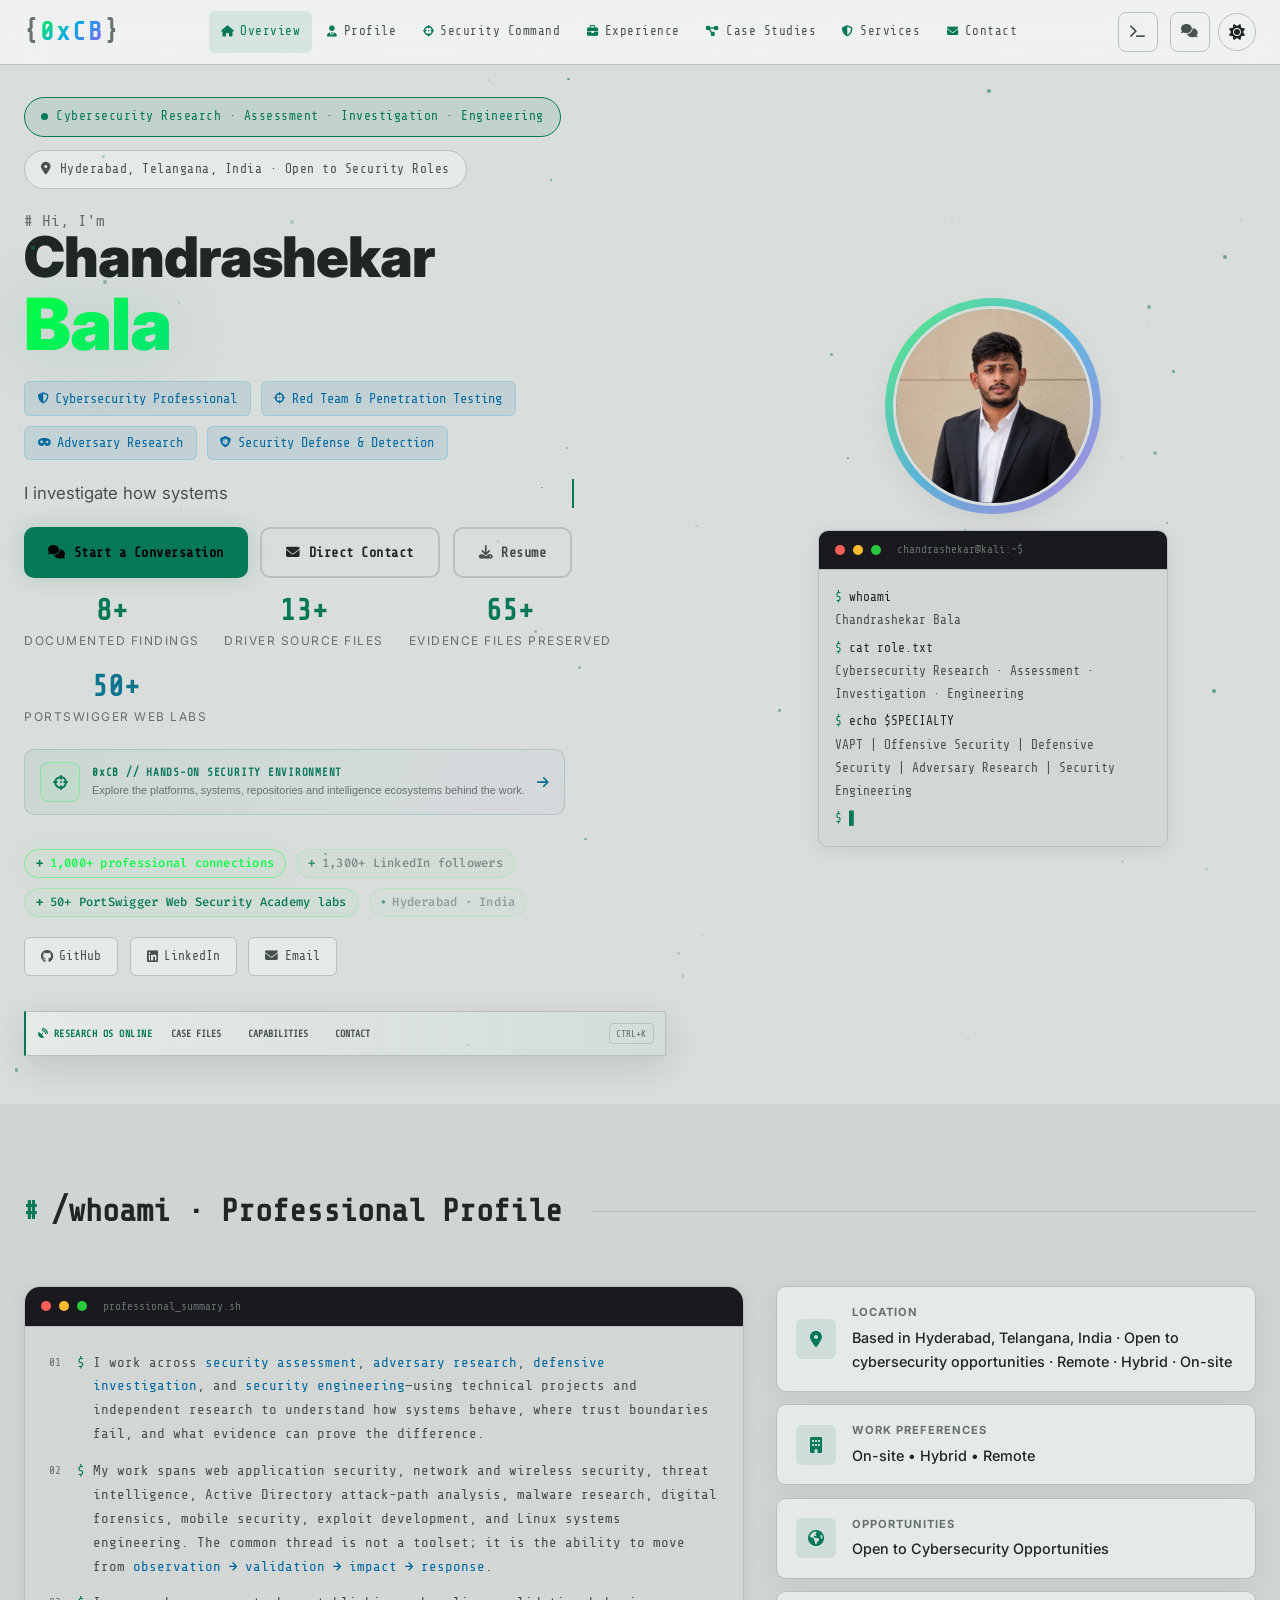
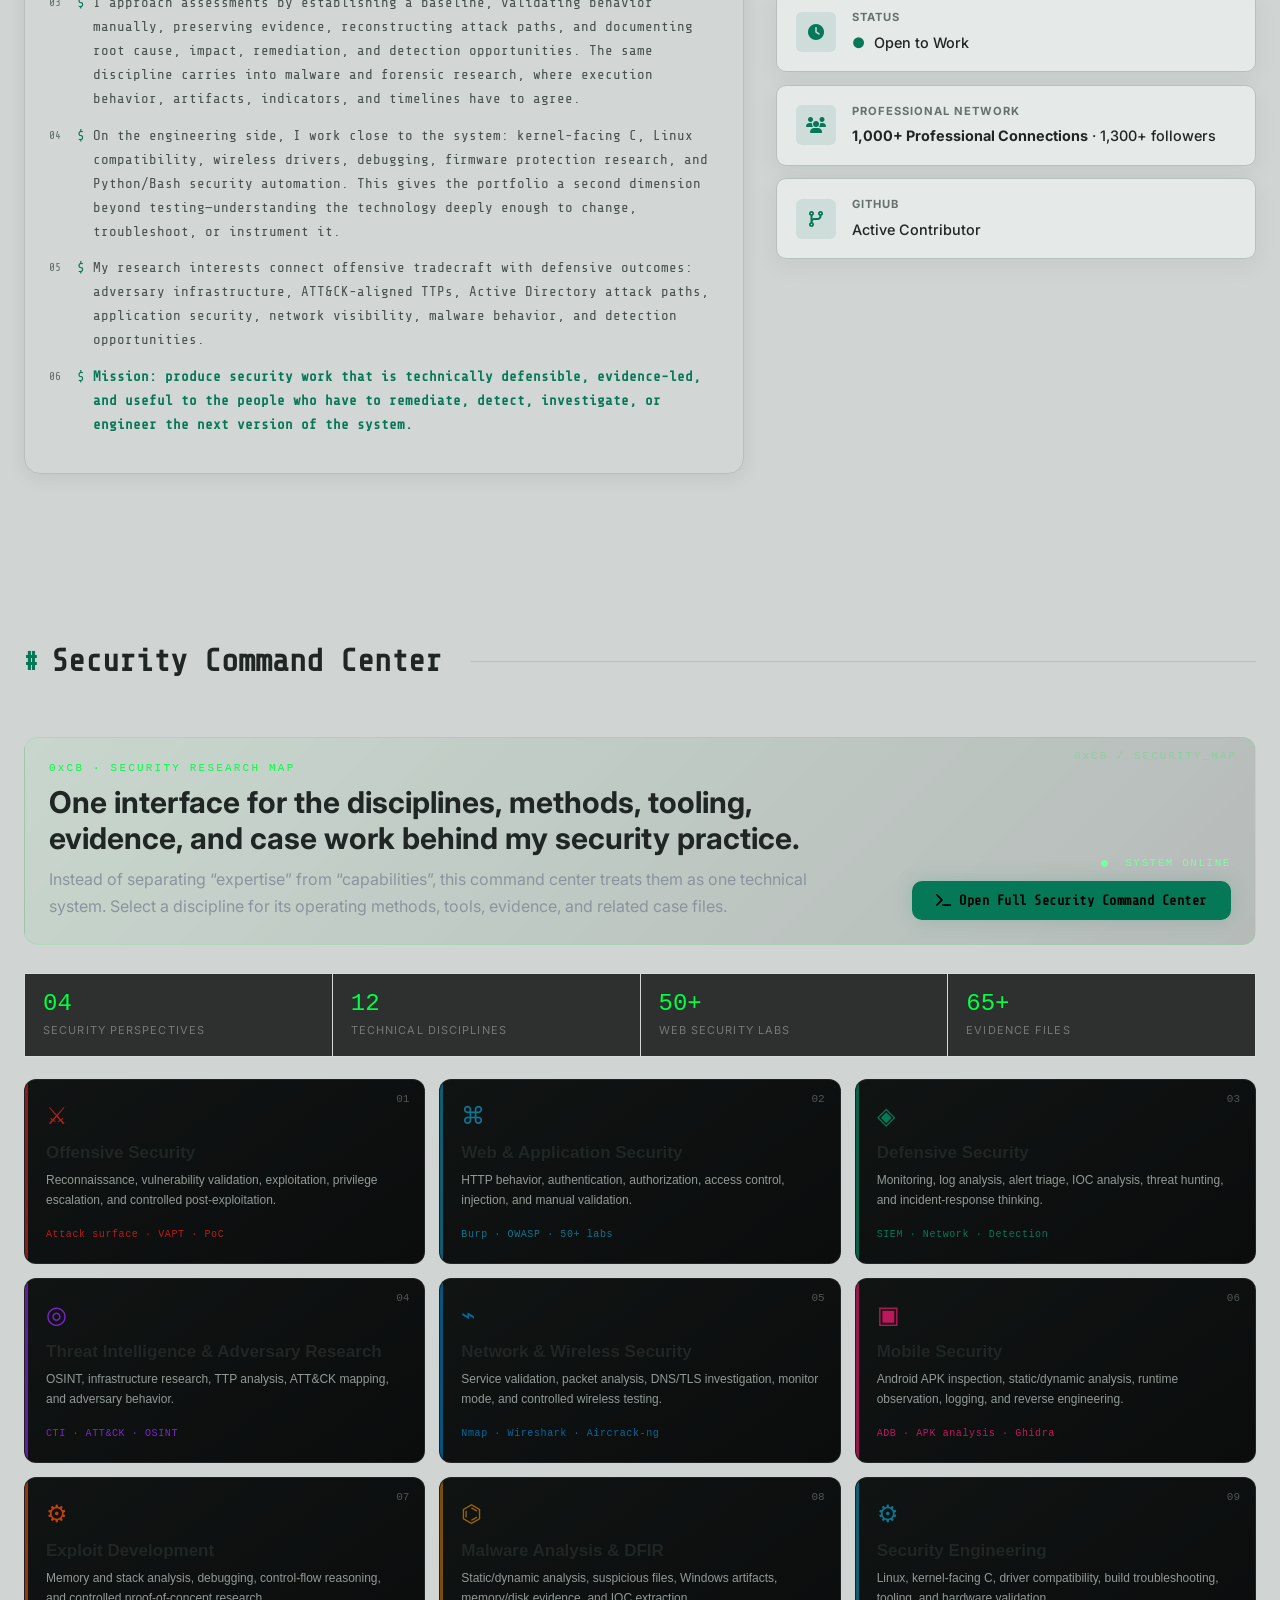
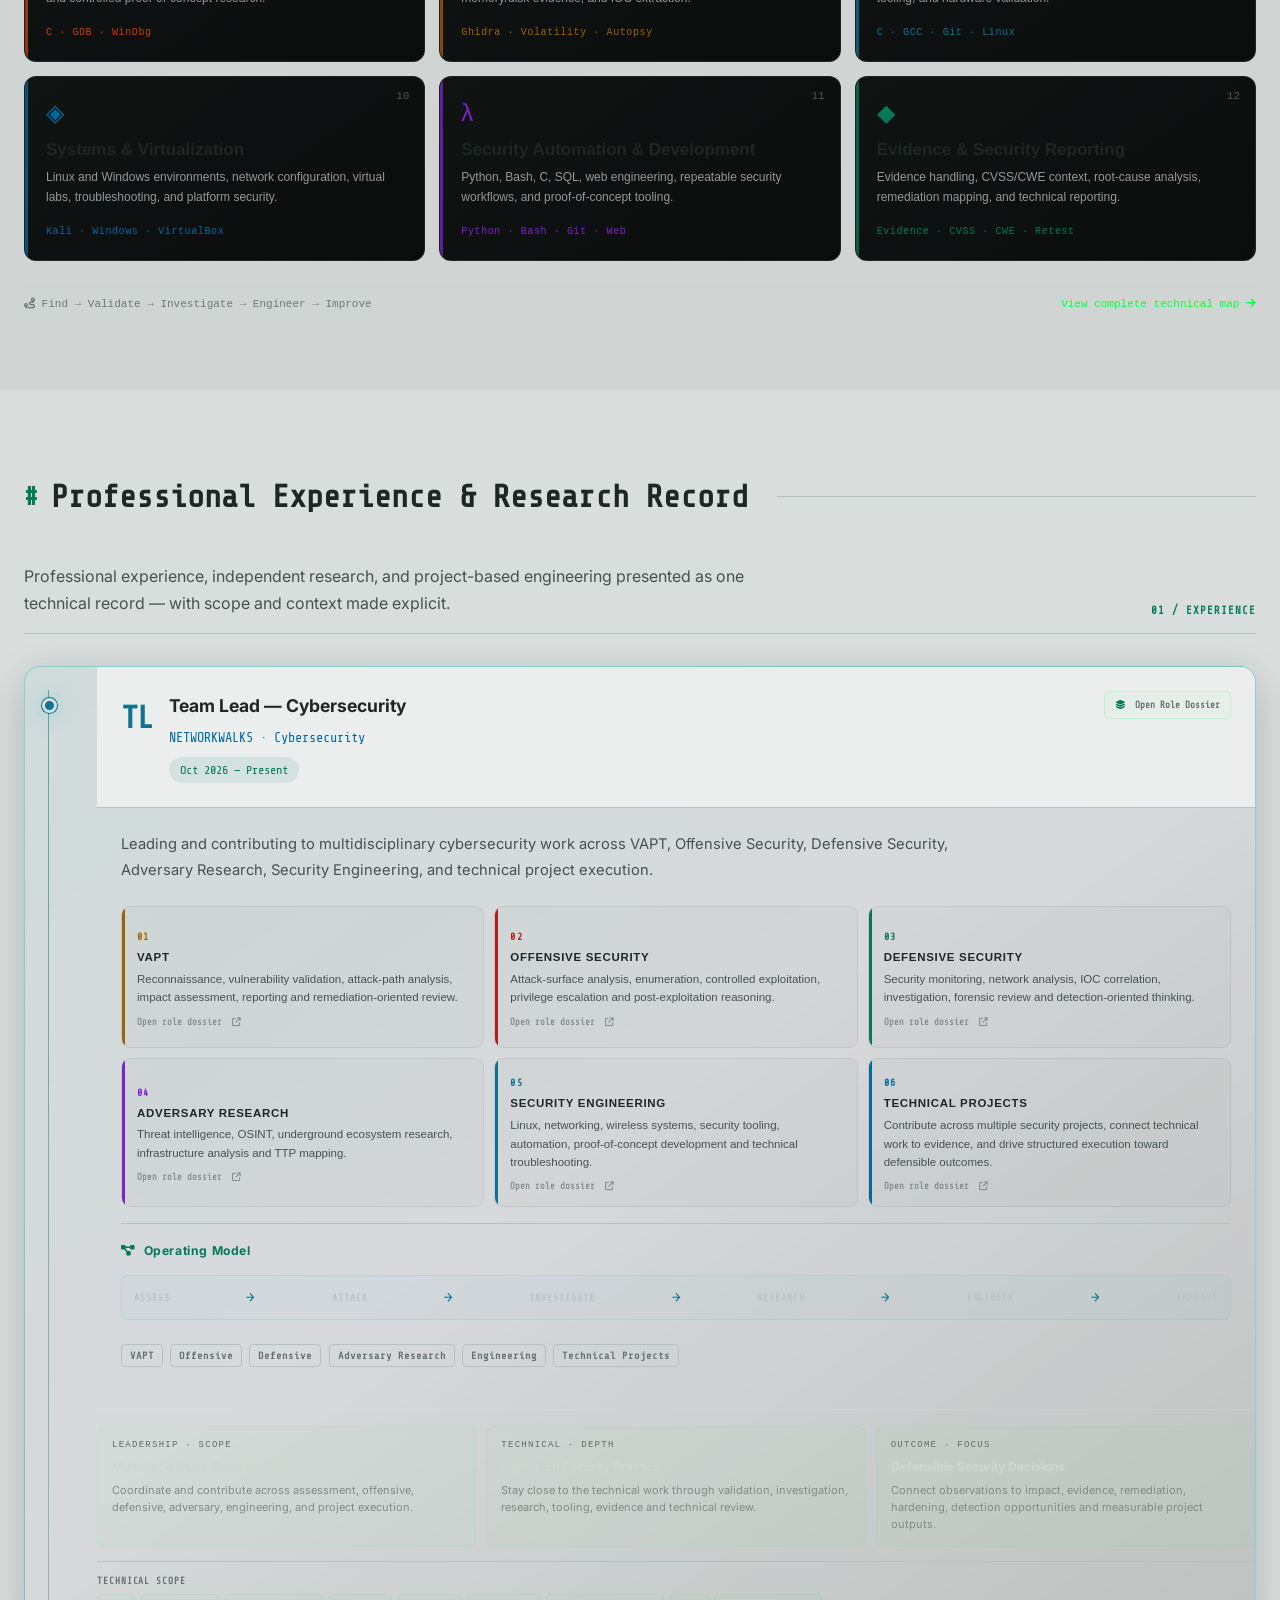
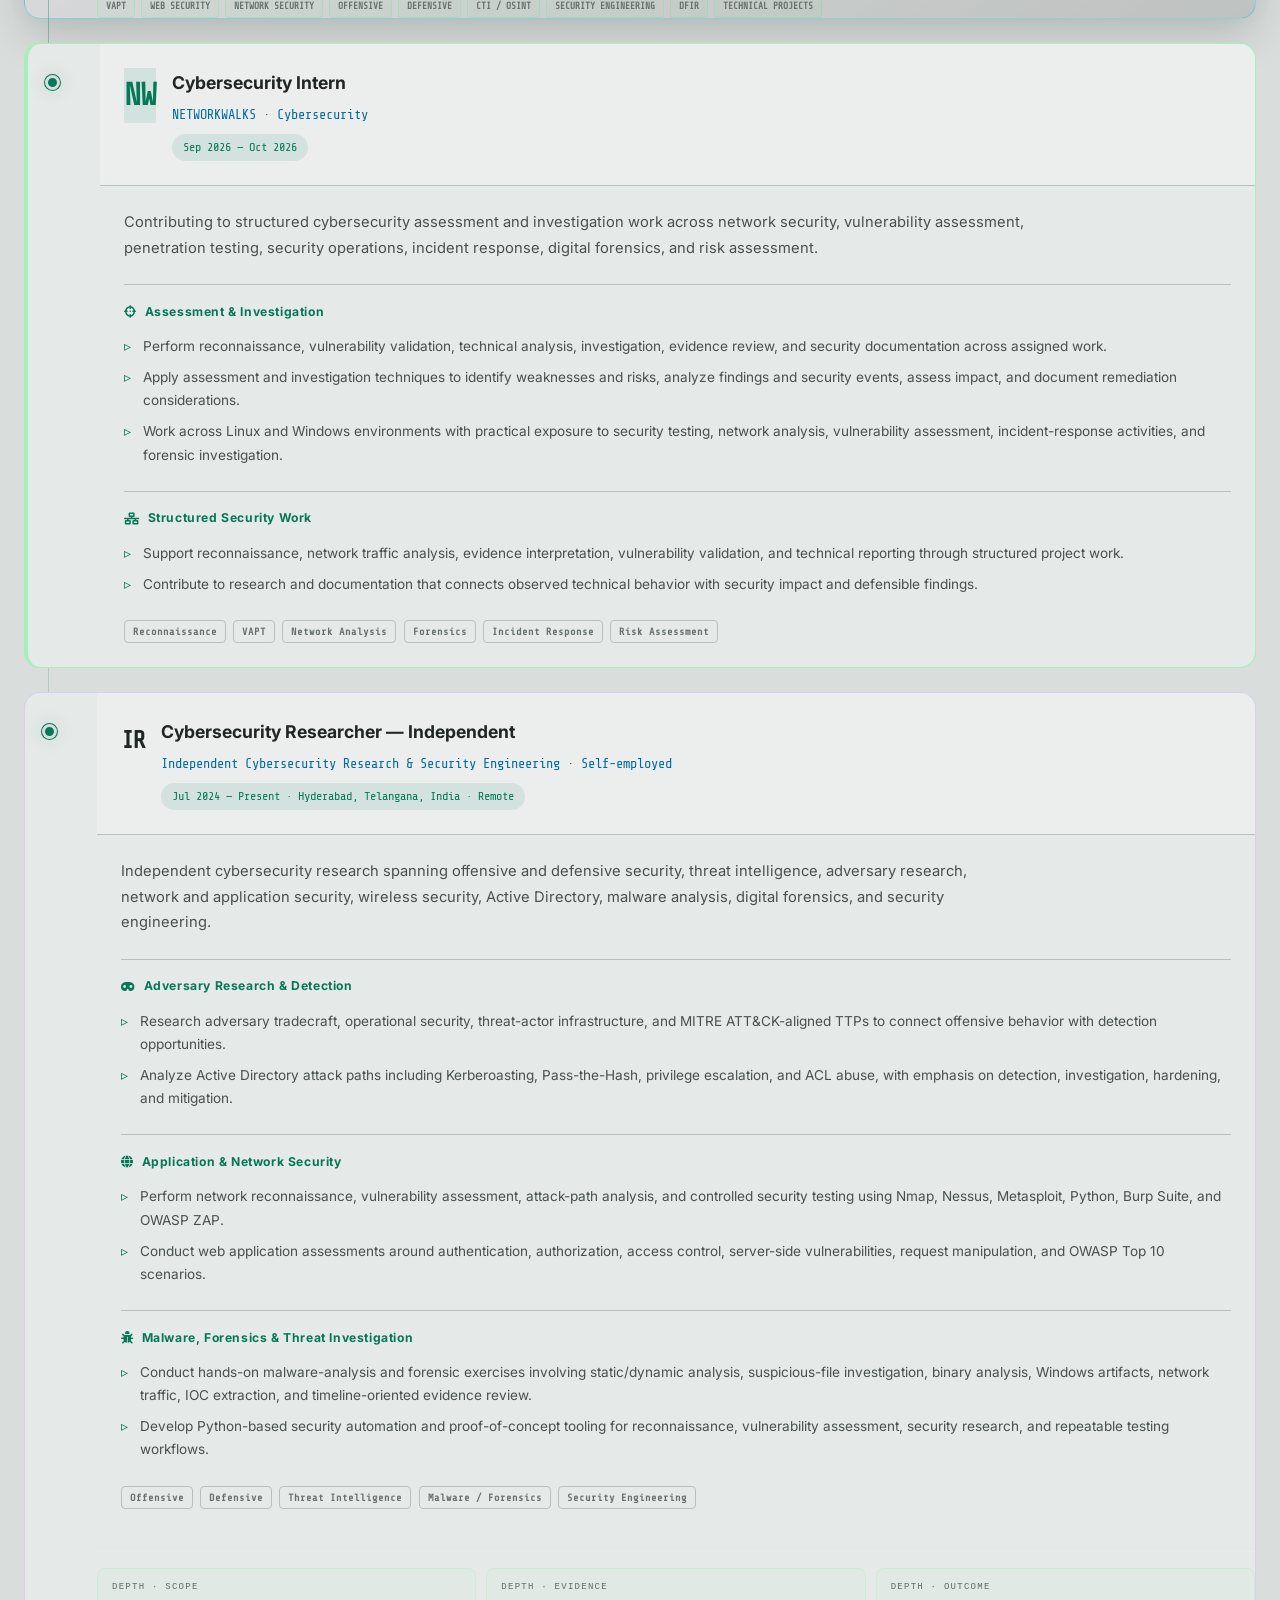
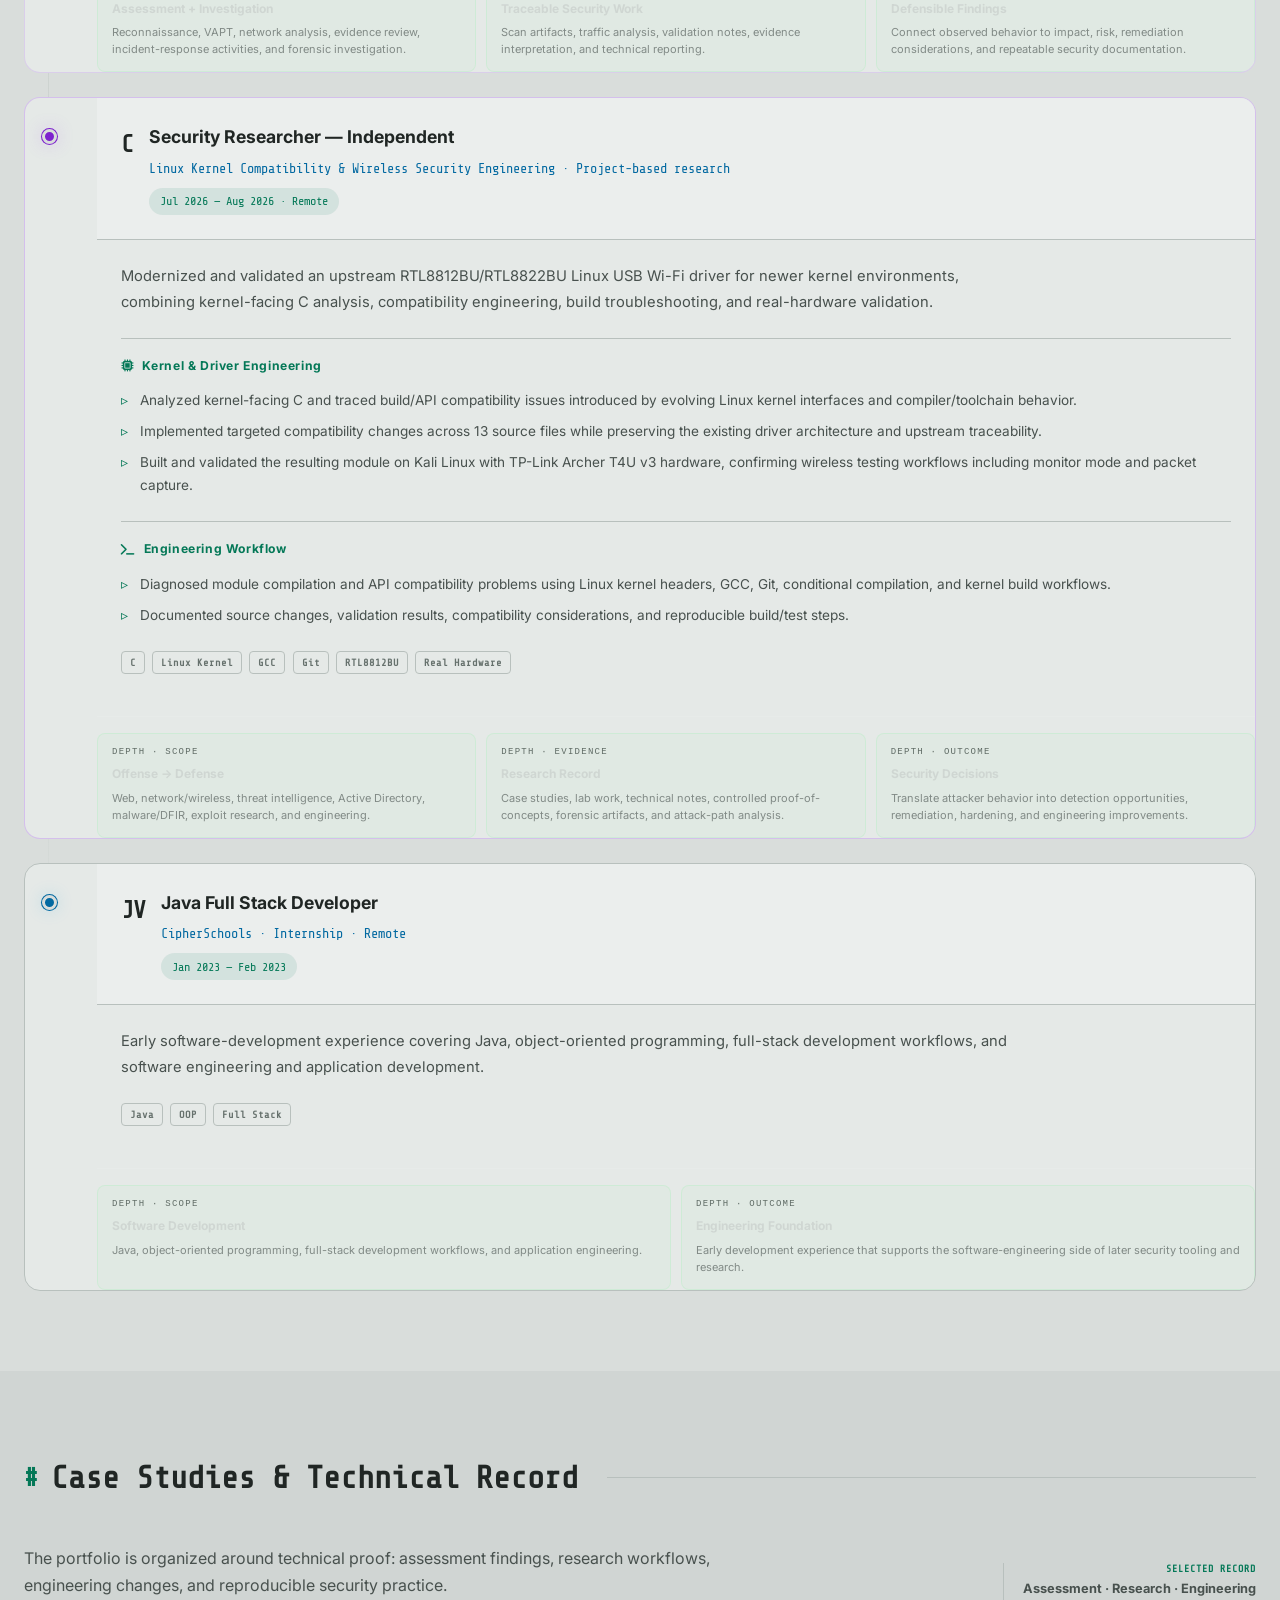
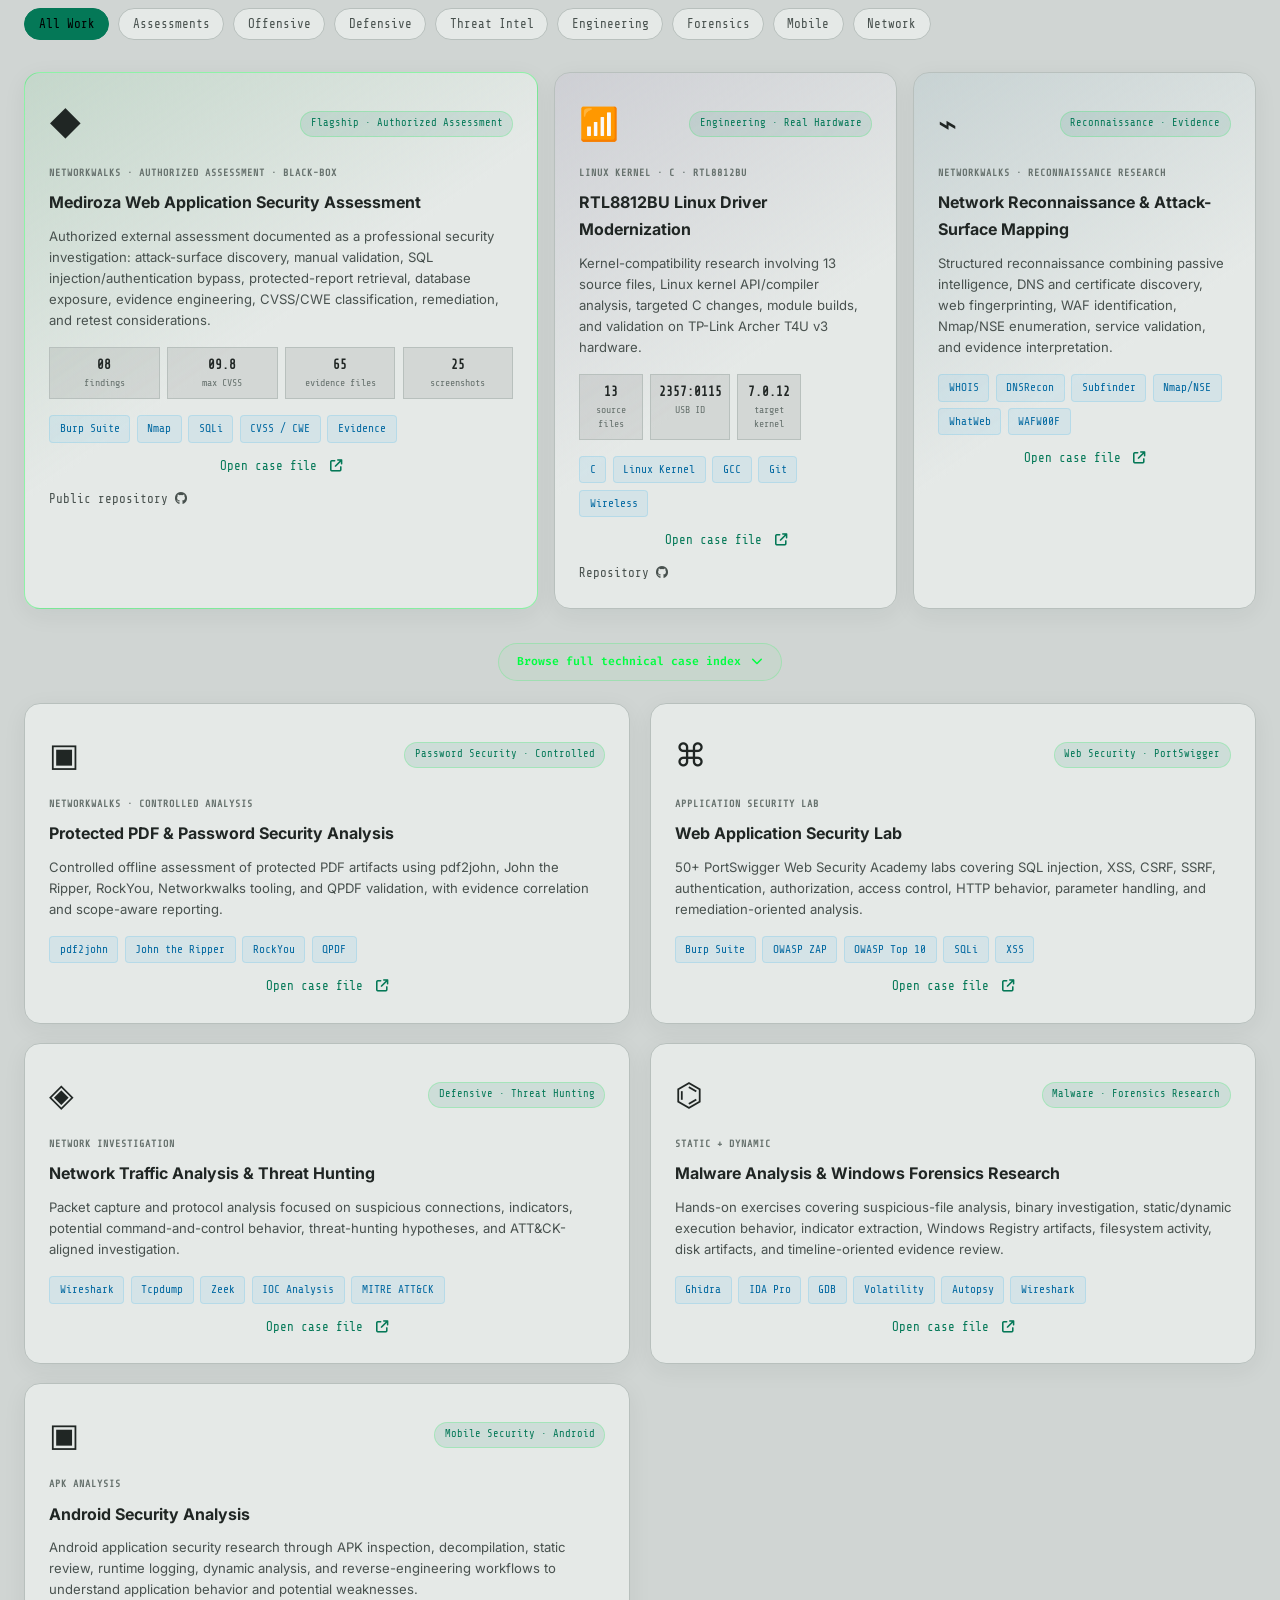
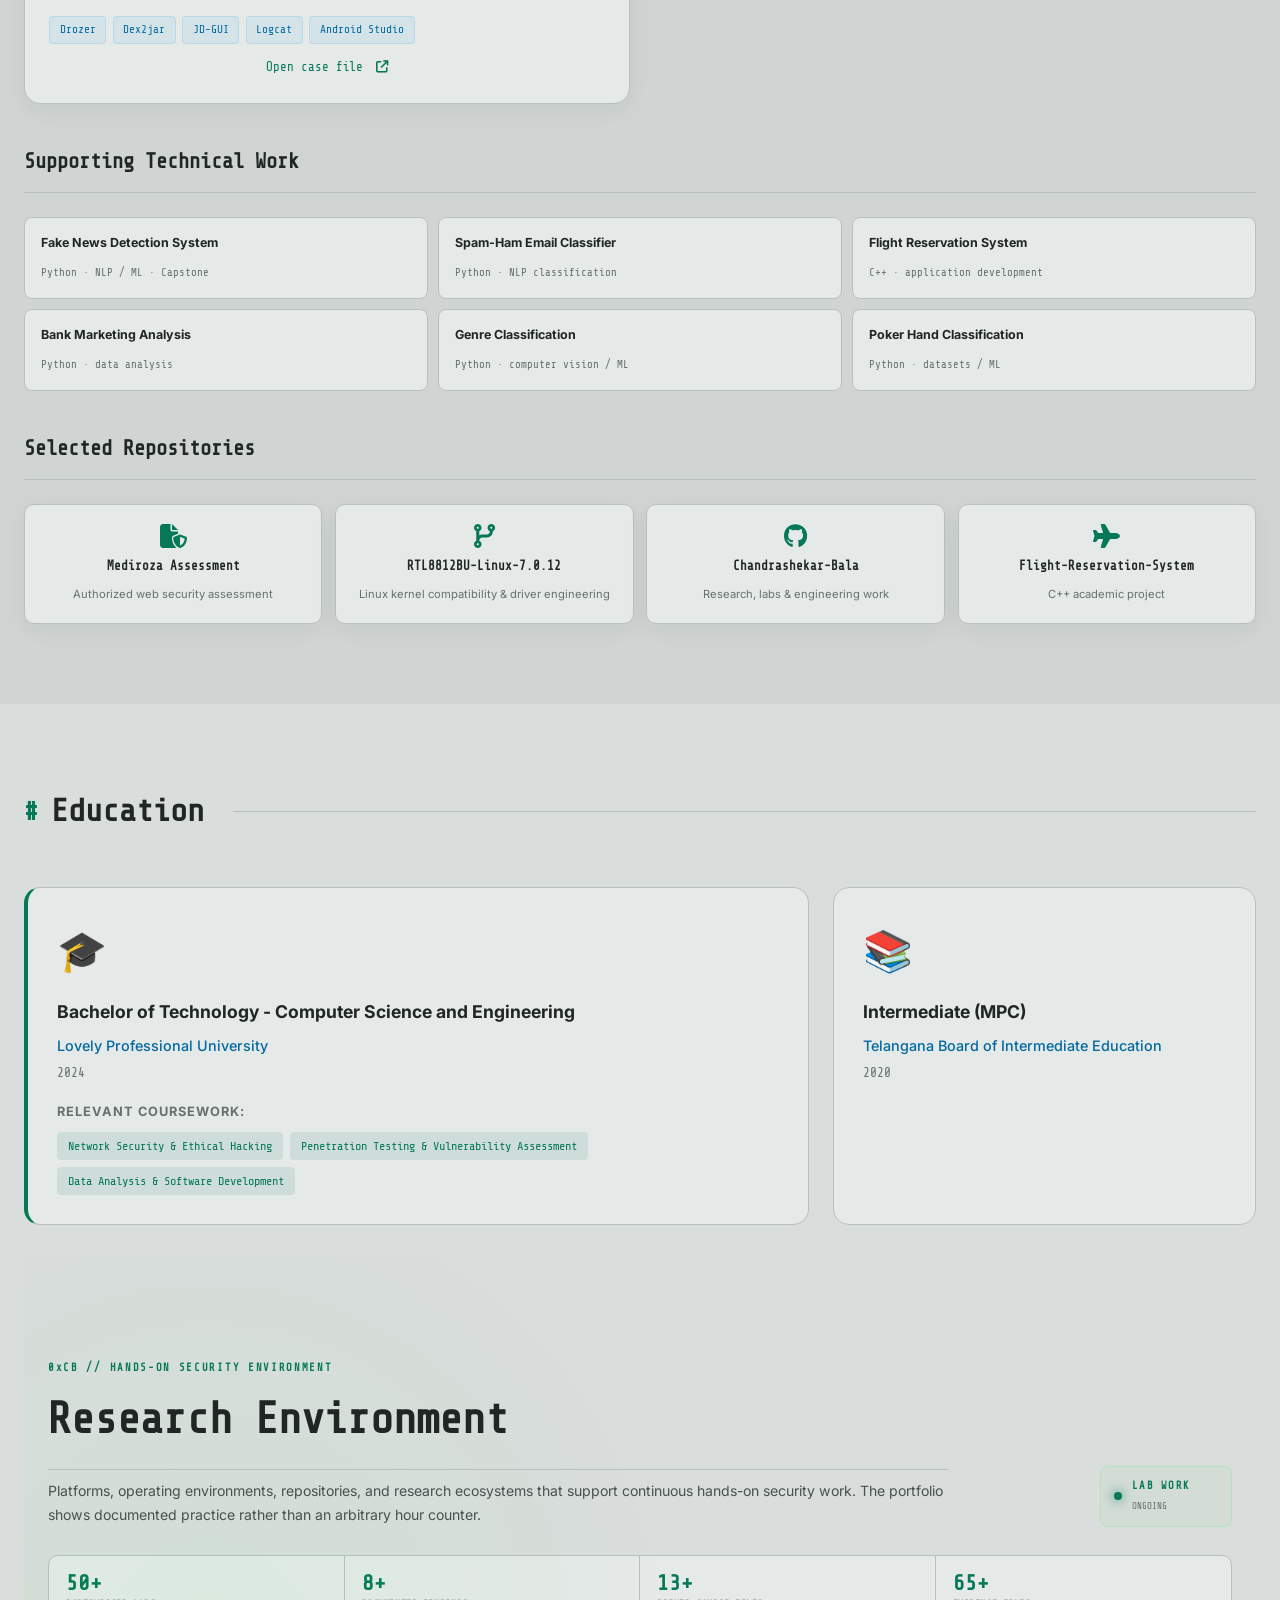
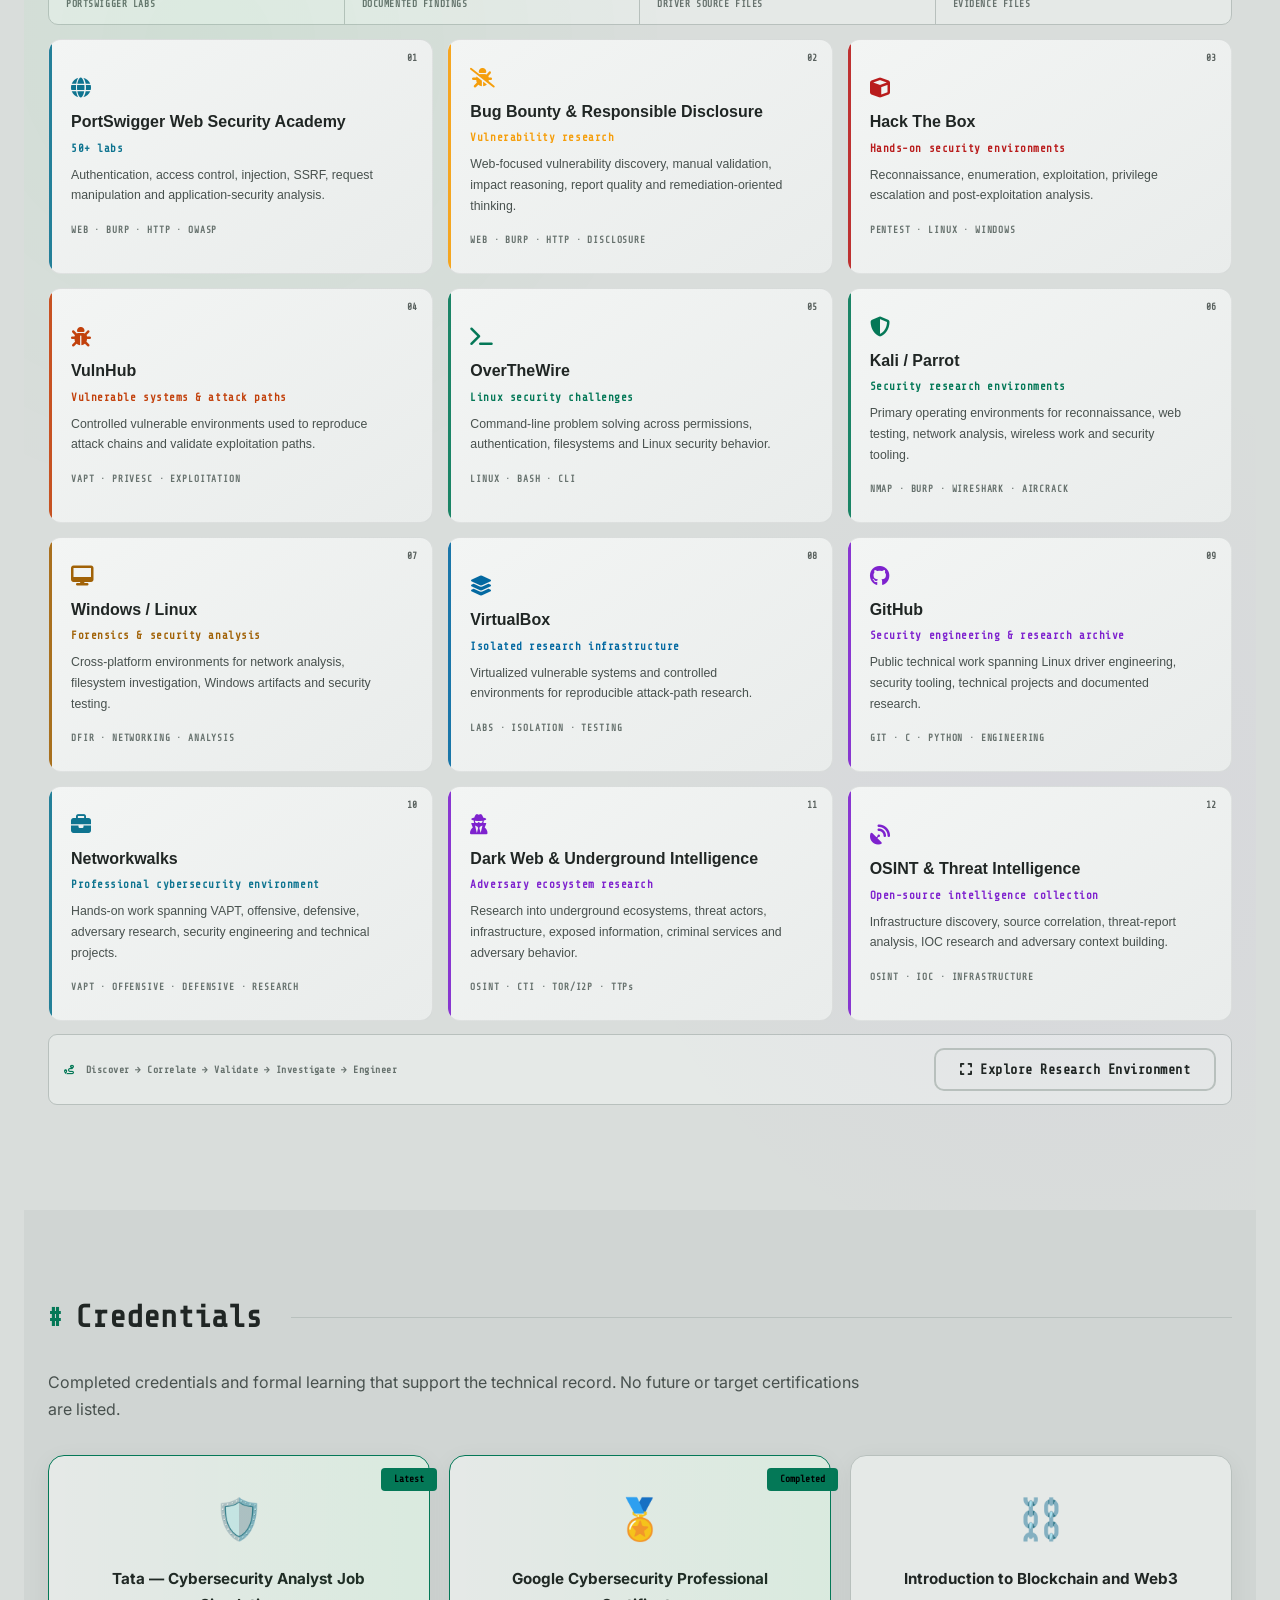
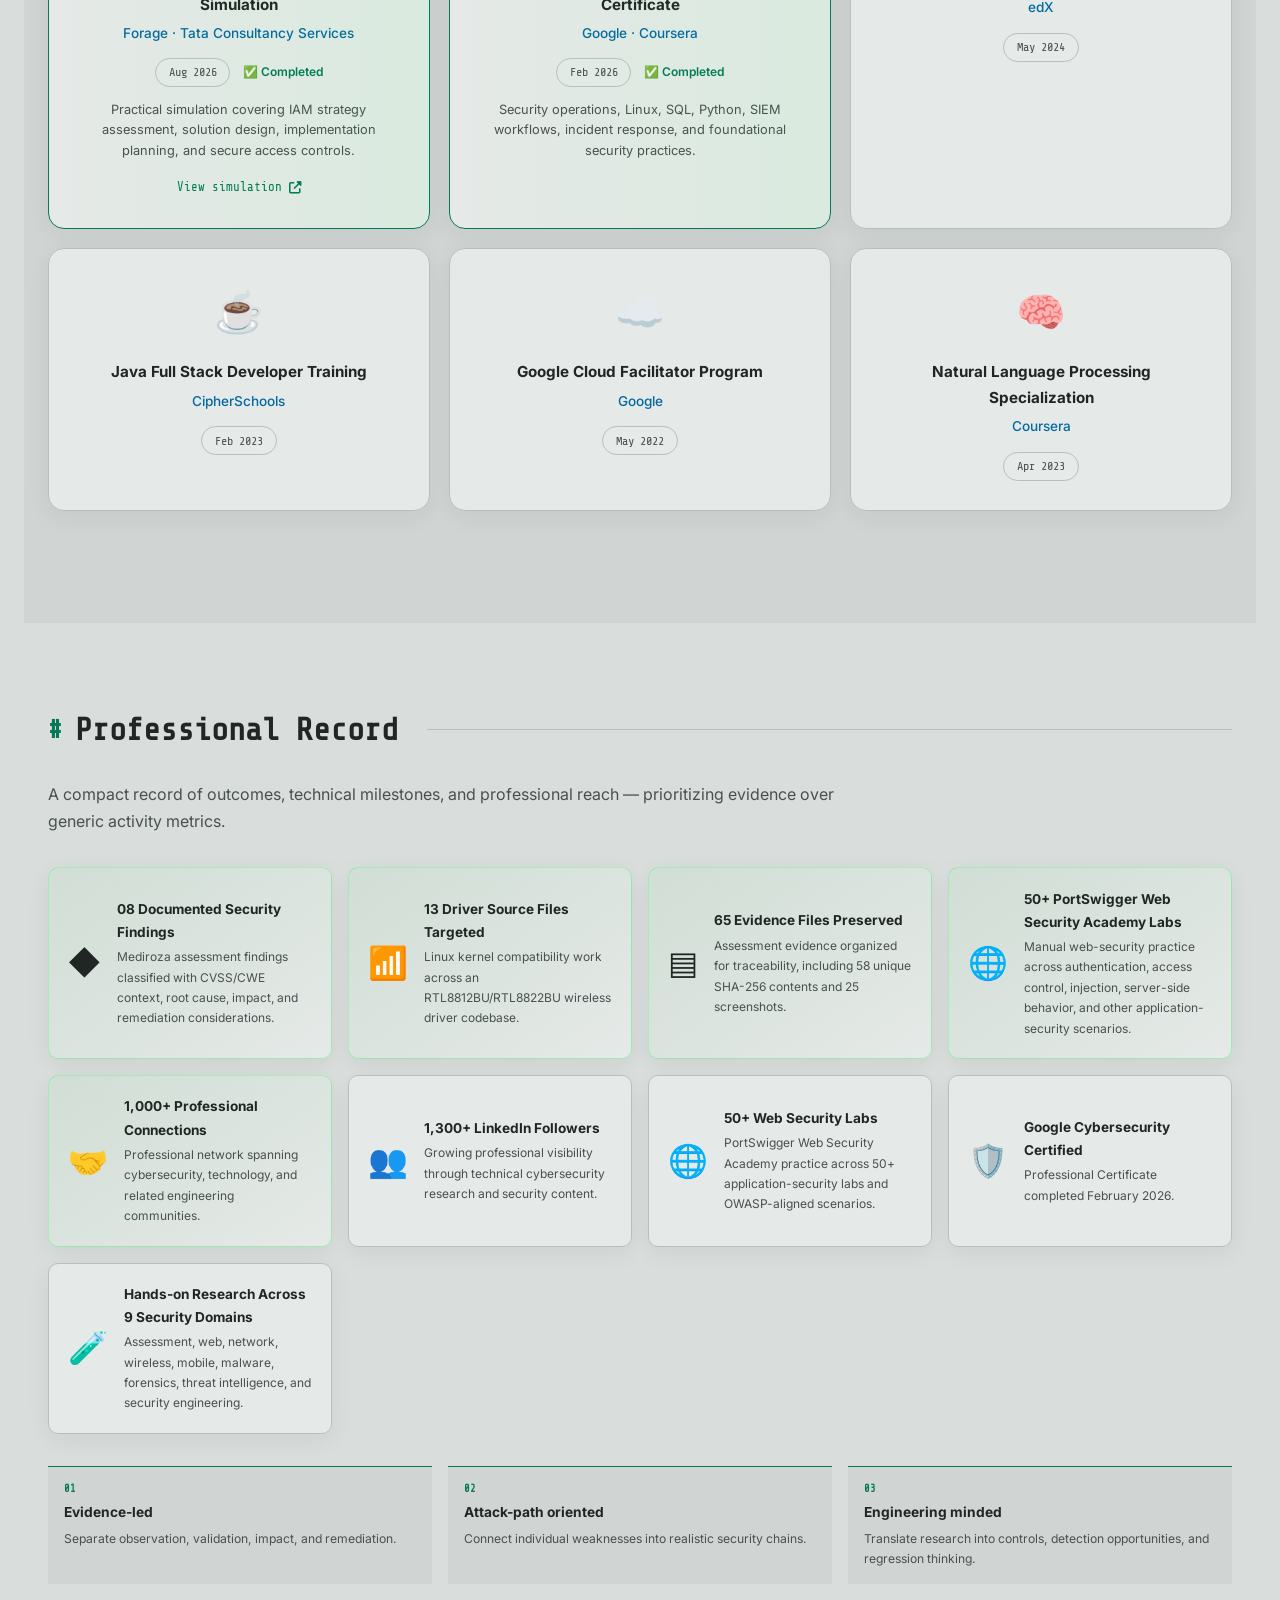
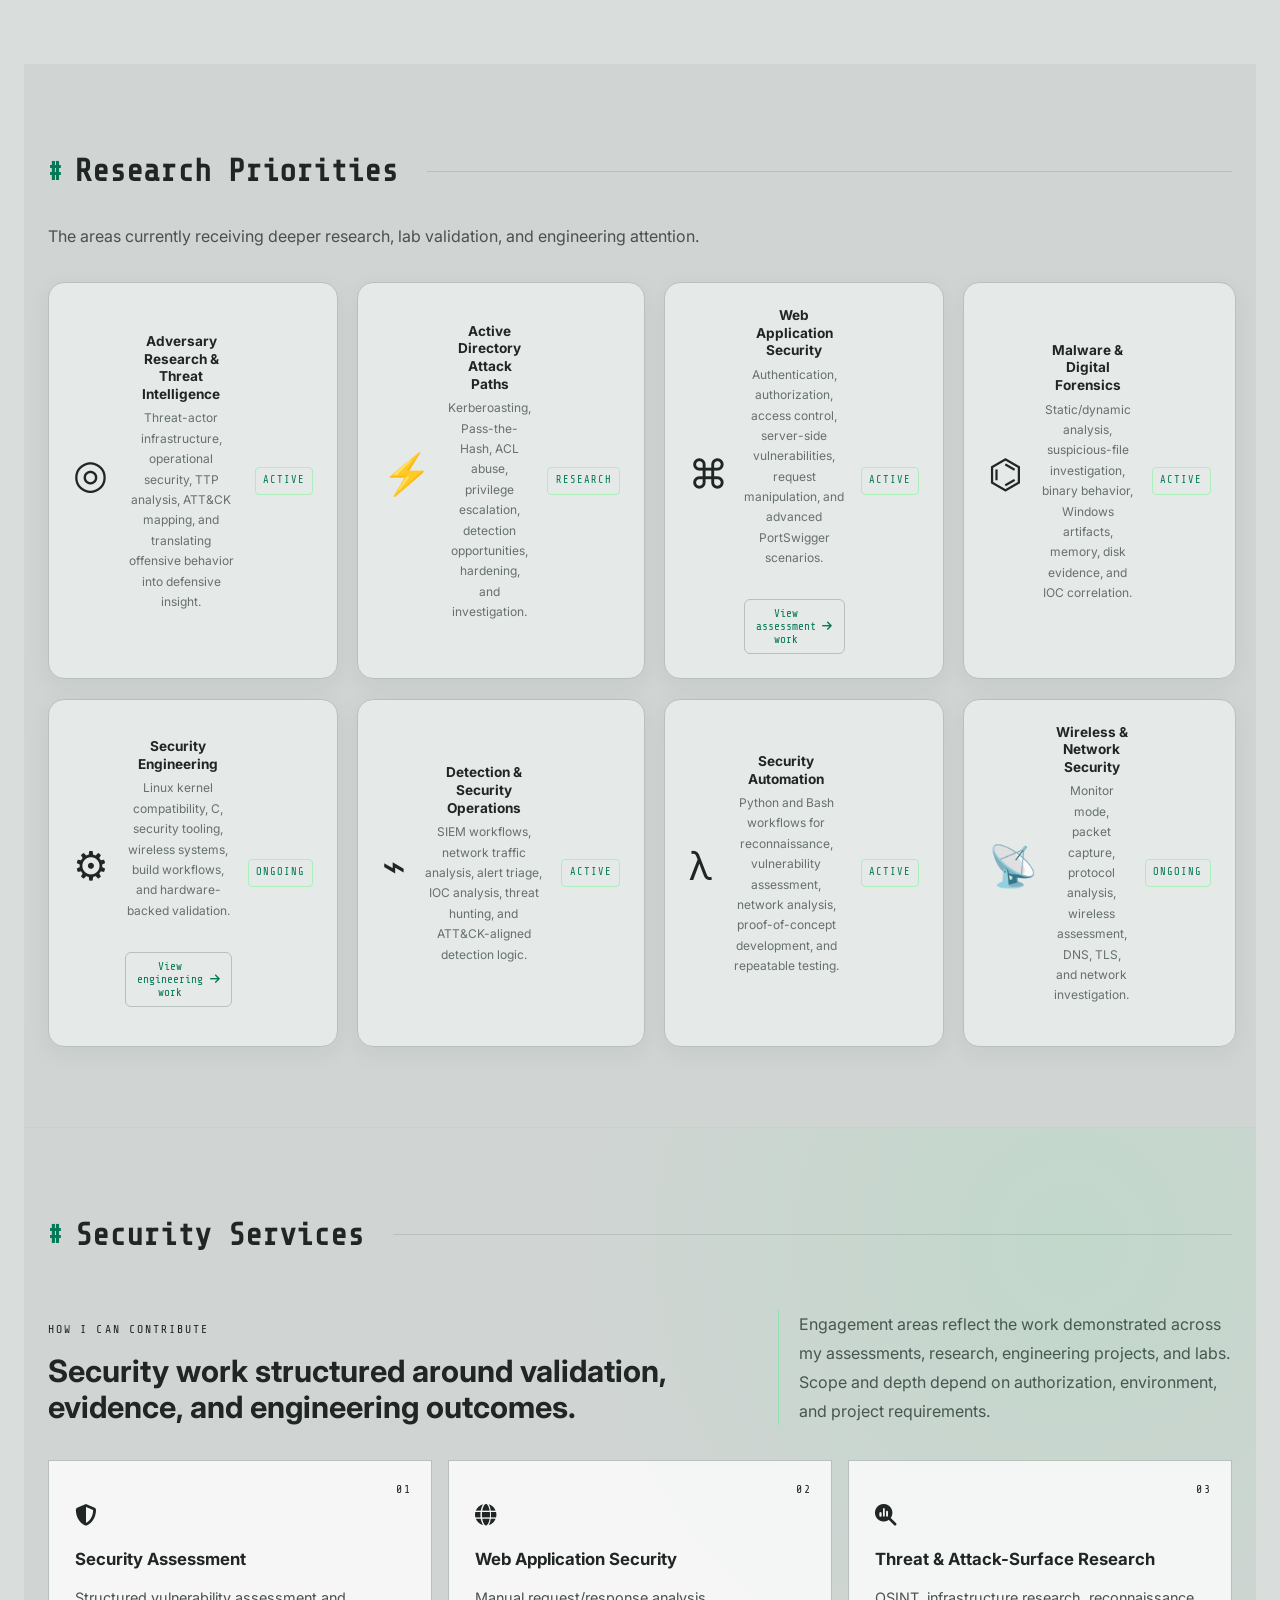
==== commit 8d302a62: "Add files via upload" ====
--- a/index.html
+++ b/index.html
@@ -1,4 +1,5 @@
 <!DOCTYPE html>
+
 <html data-theme="dark" lang="en">
 <head>
 <meta charset="utf-8"/>
@@ -22,8 +23,9 @@
 <link href="https://unpkg.com/aos@2.3.1/dist/aos.css" rel="stylesheet"/>
 </head>
 <body>
+<!-- Matrix Rain Canvas -->
 <canvas id="matrixRain"></canvas>
-
+<!-- Navigation -->
 <nav class="navbar" id="navbar">
 <div class="nav-container">
 <a class="logo" href="#">
@@ -33,21 +35,28 @@
 </a>
 <div class="nav-links"><a href="#home"><i class="fas fa-house"></i> Overview</a><a href="#about"><i class="fas fa-user-tie"></i> Profile</a><a href="#security-command"><i class="fas fa-crosshairs"></i> Security Command</a><a href="#experience"><i class="fas fa-briefcase"></i> Experience</a><a href="#projects"><i class="fas fa-diagram-project"></i> Case Studies</a><a href="#services"><i class="fas fa-shield-halved"></i> Services</a><a href="#connect"><i class="fas fa-envelope"></i> Contact</a></div>
 <div class="nav-actions">
-<button aria-label="Open command center" class="quick-action-toggle" id="commandTrigger" title="Command Center (Ctrl+K)"><i class="fas fa-terminal"></i></button>
-<button aria-label="Start a conversation" class="quick-action-toggle nav-conversation-trigger" id="navConversationTrigger" title="Start a Conversation"><i class="fas fa-comments"></i></button>
-<button aria-label="Toggle theme" class="theme-toggle"><i class="fas fa-moon"></i></button>
-<button aria-label="Menu" class="hamburger"><span></span><span></span><span></span></button>
+<button aria-label="Open command center" class="quick-action-toggle" id="commandTrigger" title="Command Center (Ctrl+K)"><i class="fas fa-terminal"></i></button><button aria-label="Start a conversation" class="quick-action-toggle nav-conversation-trigger" id="navConversationTrigger" title="Start a Conversation"><i class="fas fa-comments"></i></button>
+<button aria-label="Toggle theme" class="theme-toggle">
+<i class="fas fa-moon"></i>
+</button>
+<button aria-label="Menu" class="hamburger">
+<span></span><span></span><span></span>
+</button>
 </div>
 </div>
 </nav>
-
+<!-- Hero Section -->
 <section class="hero" id="home">
 <div class="hero-content">
 <div class="hero-grid">
 <div class="hero-left">
 <div class="hero-badge-group">
-<span class="hero-badge pulse-badge"><span class="pulse-dot"></span> Cybersecurity Research · Assessment · Investigation · Engineering</span>
-<span class="hero-badge location-badge"><i class="fas fa-map-marker-alt"></i> Hyderabad, Telangana, India · Open to Security Roles</span>
+<span class="hero-badge pulse-badge">
+<span class="pulse-dot"></span> Cybersecurity Research · Assessment · Investigation · Engineering
+                        </span>
+<span class="hero-badge location-badge">
+<i class="fas fa-map-marker-alt"></i> Hyderabad, Telangana, India · Open to Security Roles
+                        </span>
 </div>
 <div class="hero-name-container">
 <p class="hero-greeting"># Hi, I'm</p>
@@ -62,11 +71,17 @@
 <span class="role-tag"><i class="fas fa-mask"></i> Adversary Research</span>
 <span class="role-tag"><i class="fas fa-shield-virus"></i> Security Defense &amp; Detection</span>
 </div>
-<p class="hero-mission">I investigate how systems behave under attack, validate security boundaries, preserve technical evidence, and turn findings into remediation, detection, and engineering decisions across applications, networks, endpoints, and Linux systems.</p>
+<p class="hero-mission">
+                        I investigate how systems behave under attack, validate security boundaries, preserve technical evidence, and turn findings into remediation, detection, and engineering decisions across applications, networks, endpoints, and Linux systems.
+                    </p>
 <div class="hero-actions">
 <button class="btn btn-primary conversation-trigger" type="button"><i class="fas fa-comments"></i> Start a Conversation</button>
-<a class="btn btn-secondary" href="mailto:chandrashekar-bala@protonmail.com"><i class="fas fa-envelope"></i> Direct Contact</a>
-<a class="btn btn-outline" href="#" data-resume="view"><i class="fas fa-download"></i> Resume</a>
+<a class="btn btn-secondary" href="mailto:chandrashekar-bala@protonmail.com">
+<i class="fas fa-envelope"></i> Direct Contact
+                        </a>
+<a class="btn btn-outline" href="#" onclick="handleResumeClick(event)">
+<i class="fas fa-download"></i> Resume
+                        </a>
 </div>
 <div class="hero-stats">
 <div class="stat-item"><span class="stat-number" data-count="8+">8+</span><span class="stat-label">Documented Findings</span></div>
@@ -77,9 +92,15 @@
 </div>
 <div class="hero-social-proof"><span class="network-primary">1,000+ professional connections</span><span class="network-secondary">1,300+ LinkedIn followers</span><span class="network-labs">50+ PortSwigger Web Security Academy labs</span><span class="network-location">Hyderabad · India</span></div>
 <div class="hero-socials">
-<a aria-label="GitHub" class="social-btn" href="https://github.com/Chandrashekar-Bala" rel="noopener noreferrer" target="_blank"><i class="fab fa-github"></i> GitHub</a>
-<a aria-label="LinkedIn" class="social-btn linkedin" href="https://www.linkedin.com/in/chandrashekar-bala/" rel="noopener noreferrer" target="_blank"><i class="fab fa-linkedin"></i> LinkedIn</a>
-<a aria-label="Email" class="social-btn email" href="mailto:chandrashekar-bala@protonmail.com"><i class="fas fa-envelope"></i> Email</a>
+<a aria-label="GitHub" class="social-btn" href="https://github.com/Chandrashekar-Bala" rel="noopener noreferrer" target="_blank">
+<i class="fab fa-github"></i> GitHub
+                        </a>
+<a aria-label="LinkedIn" class="social-btn linkedin" href="https://www.linkedin.com/in/chandrashekar-bala/" rel="noopener noreferrer" target="_blank">
+<i class="fab fa-linkedin"></i> LinkedIn
+                        </a>
+<a aria-label="Email" class="social-btn email" href="mailto:chandrashekar-bala@protonmail.com">
+<i class="fas fa-envelope"></i> Email
+                        </a>
 </div>
 <div class="hero-command-ribbon" aria-label="Portfolio command shortcuts">
 <span><i class="fas fa-satellite-dish"></i> RESEARCH OS ONLINE</span>
@@ -96,7 +117,9 @@
 </div>
 <div class="terminal-mini">
 <div class="terminal-header">
-<span class="t-dot red"></span><span class="t-dot yellow"></span><span class="t-dot green"></span>
+<span class="t-dot red"></span>
+<span class="t-dot yellow"></span>
+<span class="t-dot green"></span>
 <span class="terminal-title">chandrashekar@kali:~$</span>
 </div>
 <div class="terminal-body">
@@ -113,38 +136,109 @@
 </div>
 </div>
 <div class="scroll-indicator">
-<div class="scroll-mouse"><div class="scroll-wheel"></div></div>
+<div class="scroll-mouse">
+<div class="scroll-wheel"></div>
+</div>
 <span>SCROLL DOWN</span>
 </div>
 </section>
-
+<!-- About Section -->
 <section class="about section-dark" id="about">
 <div class="section-container">
-<h2 class="section-title"><span class="title-hash">#</span><span class="title-text">/whoami · Professional Profile</span><span class="title-line"></span></h2>
+<h2 class="section-title">
+<span class="title-hash">#</span>
+<span class="title-text">/whoami · Professional Profile</span>
+<span class="title-line"></span>
+</h2>
 <div class="about-grid">
 <div class="about-terminal">
-<div class="terminal-header"><span class="t-dot red"></span><span class="t-dot yellow"></span><span class="t-dot green"></span><span class="terminal-title">professional_summary.sh</span></div>
+<div class="terminal-header">
+<span class="t-dot red"></span>
+<span class="t-dot yellow"></span>
+<span class="t-dot green"></span>
+<span class="terminal-title">professional_summary.sh</span>
+</div>
 <div class="terminal-body about-body">
-<div class="terminal-line"><span class="line-number">01</span><span class="t-prompt">$</span><div class="terminal-text">I work across <span class="text-highlight">security assessment</span>, <span class="text-highlight">adversary research</span>, <span class="text-highlight">defensive investigation</span>, and <span class="text-highlight">security engineering</span>—using technical projects and independent research to understand how systems behave, where trust boundaries fail, and what evidence can prove the difference.</div></div>
-<div class="terminal-line"><span class="line-number">02</span><span class="t-prompt">$</span><div class="terminal-text">My work spans web application security, network and wireless security, threat intelligence, Active Directory attack-path analysis, malware research, digital forensics, mobile security, exploit development, and Linux systems engineering. The common thread is not a toolset; it is the ability to move from <span class="text-highlight">observation → validation → impact → response</span>.</div></div>
-<div class="terminal-line"><span class="line-number">03</span><span class="t-prompt">$</span><div class="terminal-text">I approach assessments by establishing a baseline, validating behavior manually, preserving evidence, reconstructing attack paths, and documenting root cause, impact, remediation, and detection opportunities. The same discipline carries into malware and forensic research, where execution behavior, artifacts, indicators, and timelines have to agree.</div></div>
-<div class="terminal-line"><span class="line-number">04</span><span class="t-prompt">$</span><div class="terminal-text">On the engineering side, I work close to the system: kernel-facing C, Linux compatibility, wireless drivers, debugging, firmware protection research, and Python/Bash security automation. This gives the portfolio a second dimension beyond testing—understanding the technology deeply enough to change, troubleshoot, or instrument it.</div></div>
-<div class="terminal-line"><span class="line-number">05</span><span class="t-prompt">$</span><div class="terminal-text">My research interests connect offensive tradecraft with defensive outcomes: adversary infrastructure, ATT&amp;CK-aligned TTPs, Active Directory attack paths, application security, network visibility, malware behavior, and detection opportunities.</div></div>
-<div class="terminal-line mission-line"><span class="line-number">06</span><span class="t-prompt">$</span><div class="terminal-text"><span class="mission-text">Mission: produce security work that is technically defensible, evidence-led, and useful to the people who have to remediate, detect, investigate, or engineer the next version of the system.</span></div></div>
+<div class="terminal-line">
+<span class="line-number">01</span>
+<span class="t-prompt">$</span>
+<div class="terminal-text">I work across <span class="text-highlight">security assessment</span>, <span class="text-highlight">adversary research</span>, <span class="text-highlight">defensive investigation</span>, and <span class="text-highlight">security engineering</span>—using technical projects and independent research to understand how systems behave, where trust boundaries fail, and what evidence can prove the difference.</div>
+</div>
+<div class="terminal-line">
+<span class="line-number">02</span>
+<span class="t-prompt">$</span>
+<div class="terminal-text">My work spans web application security, network and wireless security, threat intelligence, Active Directory attack-path analysis, malware research, digital forensics, mobile security, exploit development, and Linux systems engineering. The common thread is not a toolset; it is the ability to move from <span class="text-highlight">observation → validation → impact → response</span>.</div>
+</div>
+<div class="terminal-line">
+<span class="line-number">03</span>
+<span class="t-prompt">$</span>
+<div class="terminal-text">I approach assessments by establishing a baseline, validating behavior manually, preserving evidence, reconstructing attack paths, and documenting root cause, impact, remediation, and detection opportunities. The same discipline carries into malware and forensic research, where execution behavior, artifacts, indicators, and timelines have to agree.</div>
+</div>
+<div class="terminal-line">
+<span class="line-number">04</span>
+<span class="t-prompt">$</span>
+<div class="terminal-text">On the engineering side, I work close to the system: kernel-facing C, Linux compatibility, wireless drivers, debugging, firmware protection research, and Python/Bash security automation. This gives the portfolio a second dimension beyond testing—understanding the technology deeply enough to change, troubleshoot, or instrument it.</div>
+</div>
+<div class="terminal-line">
+<span class="line-number">05</span>
+<span class="t-prompt">$</span>
+<div class="terminal-text">My research interests connect offensive tradecraft with defensive outcomes: adversary infrastructure, ATT&amp;CK-aligned TTPs, Active Directory attack paths, application security, network visibility, malware behavior, and detection opportunities.</div>
+</div>
+<div class="terminal-line mission-line">
+<span class="line-number">06</span>
+<span class="t-prompt">$</span>
+<div class="terminal-text"><span class="mission-text">Mission: produce security work that is technically defensible, evidence-led, and useful to the people who have to remediate, detect, investigate, or engineer the next version of the system.</span></div>
+</div>
 </div>
 </div>
 <div class="about-info-cards">
-<div class="info-card"><div class="info-icon"><i class="fas fa-map-marker-alt"></i></div><div class="info-content"><h4>Location</h4><p>Based in Hyderabad, Telangana, India · Open to cybersecurity opportunities · Remote · Hybrid · On-site</p></div></div>
-<div class="info-card"><div class="info-icon"><i class="fas fa-building"></i></div><div class="info-content"><h4>Work Preferences</h4><p>On-site • Hybrid • Remote</p></div></div>
-<div class="info-card"><div class="info-icon"><i class="fas fa-globe-americas"></i></div><div class="info-content"><h4>Opportunities</h4><p>Open to Cybersecurity Opportunities</p></div></div>
-<div class="info-card"><div class="info-icon"><i class="fas fa-clock"></i></div><div class="info-content"><h4>Status</h4><p><span class="status-active">●</span> Open to Work</p></div></div>
-<div class="info-card"><div class="info-icon"><i class="fas fa-users"></i></div><div class="info-content"><h4>Professional Network</h4><p><strong>1,000+ Professional Connections</strong> · 1,300+ followers</p></div></div>
-<div class="info-card"><div class="info-icon"><i class="fas fa-code-branch"></i></div><div class="info-content"><h4>GitHub</h4><p>Active Contributor</p></div></div>
-</div>
-</div>
-</div>
-</section>
-
+<div class="info-card">
+<div class="info-icon"><i class="fas fa-map-marker-alt"></i></div>
+<div class="info-content">
+<h4>Location</h4>
+<p>Based in Hyderabad, Telangana, India · Open to cybersecurity opportunities · Remote · Hybrid · On-site</p>
+</div>
+</div>
+<div class="info-card">
+<div class="info-icon"><i class="fas fa-building"></i></div>
+<div class="info-content">
+<h4>Work Preferences</h4>
+<p>On-site • Hybrid • Remote</p>
+</div>
+</div>
+<div class="info-card">
+<div class="info-icon"><i class="fas fa-globe-americas"></i></div>
+<div class="info-content">
+<h4>Opportunities</h4>
+<p>Open to Cybersecurity Opportunities</p>
+</div>
+</div>
+<div class="info-card">
+<div class="info-icon"><i class="fas fa-clock"></i></div>
+<div class="info-content">
+<h4>Status</h4>
+<p><span class="status-active">●</span> Open to Work</p>
+</div>
+</div>
+<div class="info-card">
+<div class="info-icon"><i class="fas fa-users"></i></div>
+<div class="info-content">
+<h4>Professional Network</h4>
+<p><strong>1,000+ Professional Connections</strong> · 1,300+ followers</p>
+</div>
+</div>
+<div class="info-card">
+<div class="info-icon"><i class="fas fa-code-branch"></i></div>
+<div class="info-content">
+<h4>GitHub</h4>
+<p>Active Contributor</p>
+</div>
+</div>
+</div>
+</div>
+</div>
+</section>
+<!-- Core Competencies Section -->
 <section class="security-command section-dark" id="security-command">
 <div class="section-container">
 <h2 class="section-title"><span class="title-hash">#</span><span class="title-text">Security Command Center</span><span class="title-line"></span></h2>
@@ -160,10 +254,7 @@
 </div>
 </div>
 <div class="command-center-metrics">
-<div><strong>04</strong><span>Security perspectives</span></div>
-<div><strong>12</strong><span>Technical disciplines</span></div>
-<div><strong>50+</strong><span>Web security labs</span></div>
-<div><strong>65+</strong><span>Evidence files</span></div>
+<div><strong>04</strong><span>Security perspectives</span></div><div><strong>12</strong><span>Technical disciplines</span></div><div><strong>50+</strong><span>Web security labs</span></div><div><strong>65+</strong><span>Evidence files</span></div>
 </div>
 <div class="unified-domain-grid" id="unifiedDomainGrid">
 <button class="unified-domain-card domain-offensive" data-security-domain="offensive" type="button"><span>01</span><i>⚔</i><h3>Offensive Security</h3><p>Reconnaissance, vulnerability validation, exploitation, privilege escalation, and controlled post-exploitation.</p><small>Attack surface · VAPT · PoC</small></button>
@@ -182,7 +273,9 @@
 <div class="command-center-footer"><span><i class="fas fa-route"></i> Find → Validate → Investigate → Engineer → Improve</span><button class="command-center-mini" type="button" id="openSecurityCommandBottom">View complete technical map <i class="fas fa-arrow-right"></i></button></div>
 </div>
 </section>
-
+<!-- Professional Services -->
+
+<!-- Experience Section -->
 <section class="experience" id="experience">
 <div class="section-container">
 <h2 class="section-title"><span class="title-hash">#</span><span class="title-text">Professional Experience &amp; Research Record</span><span class="title-line"></span></h2>
@@ -206,9 +299,11 @@
 <div class="exp-depth-grid"><div><span>LEADERSHIP · SCOPE</span><strong>Multidisciplinary Security Work</strong><p>Coordinate and contribute across assessment, offensive, defensive, adversary, engineering, and project execution.</p></div><div><span>TECHNICAL · DEPTH</span><strong>Hands-on Security Practice</strong><p>Stay close to the technical work through validation, investigation, research, tooling, evidence and technical review.</p></div><div><span>OUTCOME · FOCUS</span><strong>Defensible Security Decisions</strong><p>Connect observations to impact, evidence, remediation, hardening, detection opportunities and measurable project outputs.</p></div></div>
 <div class="role-skill-strip"><span class="role-skill-label">TECHNICAL SCOPE</span><div class="role-skill-chips"><button type="button" data-role-skill="vapt">VAPT</button><button type="button" data-role-skill="web">WEB SECURITY</button><button type="button" data-role-skill="network">NETWORK SECURITY</button><button type="button" data-role-skill="offensive">OFFENSIVE</button><button type="button" data-role-skill="defensive">DEFENSIVE</button><button type="button" data-role-skill="adversary">CTI / OSINT</button><button type="button" data-role-skill="engineering">SECURITY ENGINEERING</button><button type="button" data-role-skill="forensics">DFIR</button><button type="button" data-role-skill="projects">TECHNICAL PROJECTS</button></div></div>
 </article>
-
 <article class="exp-card main-exp exp-networkwalks">
-<div class="exp-header"><div class="exp-icon-large">NW</div><div class="exp-title-group"><h3>Cybersecurity Intern</h3><p class="exp-type">NETWORKWALKS · Cybersecurity</p><span class="exp-date">Sep 2026 — Oct 2026</span></div></div>
+<div class="exp-header">
+<div class="exp-icon-large">NW</div>
+<div class="exp-title-group"><h3>Cybersecurity Intern</h3><p class="exp-type">NETWORKWALKS · Cybersecurity</p><span class="exp-date">Sep 2026 — Oct 2026</span></div>
+</div>
 <div class="exp-body">
 <p class="exp-summary">Contributing to structured cybersecurity assessment and investigation work across network security, vulnerability assessment, penetration testing, security operations, incident response, digital forensics, and risk assessment.</p>
 <div class="exp-section"><h4><i class="fas fa-crosshairs"></i> Assessment &amp; Investigation</h4><ul><li>Perform reconnaissance, vulnerability validation, technical analysis, investigation, evidence review, and security documentation across assigned work.</li><li>Apply assessment and investigation techniques to identify weaknesses and risks, analyze findings and security events, assess impact, and document remediation considerations.</li><li>Work across Linux and Windows environments with practical exposure to security testing, network analysis, vulnerability assessment, incident-response activities, and forensic investigation.</li></ul></div>
@@ -227,7 +322,6 @@
 <div class="exp-proof"><span>Offensive</span><span>Defensive</span><span>Threat Intelligence</span><span>Malware / Forensics</span><span>Security Engineering</span></div>
 </div>
 <div class="exp-depth-grid"><div><span>DEPTH · SCOPE</span><strong>Assessment + Investigation</strong><p>Reconnaissance, VAPT, network analysis, evidence review, incident-response activities, and forensic investigation.</p></div><div><span>DEPTH · EVIDENCE</span><strong>Traceable Security Work</strong><p>Scan artifacts, traffic analysis, validation notes, evidence interpretation, and technical reporting.</p></div><div><span>DEPTH · OUTCOME</span><strong>Defensible Findings</strong><p>Connect observed behavior to impact, risk, remediation considerations, and repeatable security documentation.</p></div></div></article>
-
 <article class="exp-card exp-engineering">
 <div class="exp-header"><div class="exp-icon">C</div><div class="exp-title-group"><h3>Security Researcher — Independent</h3><p class="exp-type">Linux Kernel Compatibility &amp; Wireless Security Engineering · Project-based research</p><span class="exp-date">Jul 2026 — Aug 2026 · Remote</span></div></div>
 <div class="exp-body">
@@ -237,7 +331,6 @@
 <div class="exp-proof"><span>C</span><span>Linux Kernel</span><span>GCC</span><span>Git</span><span>RTL8812BU</span><span>Real Hardware</span></div>
 </div>
 <div class="exp-depth-grid"><div><span>DEPTH · SCOPE</span><strong>Offense → Defense</strong><p>Web, network/wireless, threat intelligence, Active Directory, malware/DFIR, exploit research, and engineering.</p></div><div><span>DEPTH · EVIDENCE</span><strong>Research Record</strong><p>Case studies, lab work, technical notes, controlled proof-of-concepts, forensic artifacts, and attack-path analysis.</p></div><div><span>DEPTH · OUTCOME</span><strong>Security Decisions</strong><p>Translate attacker behavior into detection opportunities, remediation, hardening, and engineering improvements.</p></div></div></article>
-
 <article class="exp-card exp-early">
 <div class="exp-header"><div class="exp-icon">JV</div><div class="exp-title-group"><h3>Java Full Stack Developer</h3><p class="exp-type">CipherSchools · Internship · Remote</p><span class="exp-date">Jan 2023 — Feb 2023</span></div></div>
 <div class="exp-body"><p class="exp-summary">Early software-development experience covering Java, object-oriented programming, full-stack development workflows, and software engineering and application development.</p><div class="exp-proof"><span>Java</span><span>OOP</span><span>Full Stack</span></div></div>
@@ -245,7 +338,7 @@
 </div>
 </div>
 </section>
-
+<!-- Projects Section -->
 <section class="projects section-dark" id="projects">
 <div class="section-container">
 <h2 class="section-title"><span class="title-hash">#</span><span class="title-text">Case Studies &amp; Technical Record</span><span class="title-line"></span></h2>
@@ -284,39 +377,132 @@
 </div></div>
 </div>
 </section>
-
+<!-- Project Details Modal -->
+<div aria-hidden="true" class="project-modal" id="projectModal"><div class="project-modal-backdrop" data-close-modal=""></div><div aria-labelledby="modalTitle" aria-modal="true" class="project-modal-dialog" role="dialog"><button aria-label="Close project details" class="modal-close" data-close-modal="" type="button">×</button><div id="modalContent"></div></div></div><div aria-hidden="true" class="expertise-modal" id="expertiseModal"><div class="expertise-modal-backdrop" data-close-expertise=""></div><div aria-labelledby="expertiseModalTitle" aria-modal="true" class="expertise-modal-dialog" role="dialog"><button aria-label="Close expertise dossier" class="modal-close" data-close-expertise="" type="button">×</button><div class="modal-kicker" id="expertiseModalKicker">TECHNICAL DOMAIN</div><h2 id="expertiseModalTitle">Domain dossier</h2><div id="expertiseModalContent"></div></div></div><div aria-hidden="true" class="case-index-modal" id="caseIndexModal"><div class="case-index-backdrop" data-close-case-index=""></div><div aria-labelledby="caseIndexTitle" aria-modal="true" class="case-index-dialog" role="dialog"><button aria-label="Close case index" class="modal-close" data-close-case-index="" type="button">×</button><span class="modal-kicker">TECHNICAL RECORD</span><h2 id="caseIndexTitle">Full case file index</h2><p class="case-index-lead">The complete project record remains available here without turning the main page into a wall of cards. Select any case file to open its technical dossier.</p><div class="case-index-list" id="caseIndexList"></div></div></div>
+<!-- Unified Security Command Center Modal -->
+<div aria-hidden="true" class="security-command-modal" id="securityCommandModal">
+<div class="security-command-modal-backdrop" data-close-security-command=""></div>
+<div class="security-command-modal-dialog" role="dialog" aria-modal="true" aria-labelledby="securityCommandModalTitle">
+<button class="modal-close" aria-label="Close security command center" data-close-security-command="" type="button">×</button>
+<div class="security-command-modal-head"><span class="modal-kicker">0xCB · TECHNICAL COMMAND CENTER</span><span class="security-command-live"><i class="fas fa-circle"></i> LIVE MAP</span></div>
+<h2 id="securityCommandModalTitle">Security Practice Map</h2>
+<p class="security-command-modal-lead">A single technical index connecting disciplines to methods, tooling, evidence, and the case work where those skills are applied.</p>
+<div class="security-command-tabs" id="securityCommandTabs"></div>
+<div class="security-command-modal-content" id="securityCommandModalContent"></div>
+</div>
+</div>
+<!-- Education Section -->
 <section class="education" id="education">
 <div class="section-container">
-<h2 class="section-title"><span class="title-hash">#</span><span class="title-text">Education</span><span class="title-line"></span></h2>
+<h2 class="section-title">
+<span class="title-hash">#</span>
+<span class="title-text">Education</span>
+<span class="title-line"></span>
+</h2>
 <div class="edu-grid">
-<div class="edu-card main-edu"><div class="edu-icon">🎓</div><h3>Bachelor of Technology - Computer Science and Engineering</h3><p class="edu-school">Lovely Professional University</p><p class="edu-year">2024</p><div class="edu-courses"><h4>Relevant Coursework:</h4><div class="course-tags"><span>Network Security &amp; Ethical Hacking</span><span>Penetration Testing &amp; Vulnerability Assessment</span><span>Data Analysis &amp; Software Development</span></div></div></div>
-<div class="edu-card"><div class="edu-icon">📚</div><h3>Intermediate (MPC)</h3><p class="edu-school">Telangana Board of Intermediate Education</p><p class="edu-year">2020</p></div>
-</div>
-</div>
-</section>
-
+<div class="edu-card main-edu">
+<div class="edu-icon">🎓</div>
+<h3>Bachelor of Technology - Computer Science and Engineering</h3>
+<p class="edu-school">Lovely Professional University</p>
+<p class="edu-year">2024</p>
+<div class="edu-courses">
+<h4>Relevant Coursework:</h4>
+<div class="course-tags">
+<span>Network Security &amp; Ethical Hacking</span>
+<span>Penetration Testing &amp; Vulnerability Assessment</span>
+<span>Data Analysis &amp; Software Development</span>
+</div>
+</div>
+</div>
+<div class="edu-card">
+<div class="edu-icon">📚</div>
+<h3>Intermediate (MPC)</h3>
+<p class="edu-school">Telangana Board of Intermediate Education</p>
+<p class="edu-year">2020</p>
+</div>
+</div>
+<!-- Research Environment -->
 <section class="research-environment" id="research-environment">
 <div class="section-container">
 <div class="research-env-head"><div><span class="section-kicker">0xCB // HANDS-ON SECURITY ENVIRONMENT</span><h2 class="subsection-title">Research Environment</h2><p>Platforms, operating environments, repositories, and research ecosystems that support continuous hands-on security work. The portfolio shows documented practice rather than an arbitrary hour counter.</p></div><div class="lab-signal"><span class="signal-dot"></span><div><strong>LAB WORK</strong><small>ONGOING</small></div></div></div>
 <div class="lab-proof-strip"><div><strong>50+</strong><span>PortSwigger labs</span></div><div><strong>8+</strong><span>documented findings</span></div><div><strong>13+</strong><span>driver source files</span></div><div><strong>65+</strong><span>evidence files</span></div></div>
 <div class="research-env-grid">
-<button class="env-card env-web" data-env="portswigger" type="button"><span class="env-index">01</span><i class="fas fa-globe"></i><h3>PortSwigger Web Security Academy</h3><strong>50+ labs</strong><p>Authentication, access control, injection, SSRF, request manipulation and application-security analysis.</p><small>WEB · BURP · HTTP · OWASP</small></button>
-<button class="env-card env-bugbounty" data-env="bugbounty" type="button"><span class="env-index">02</span><i class="fas fa-bug-slash"></i><h3>Bug Bounty &amp; Responsible Disclosure</h3><strong>Vulnerability research</strong><p>Web-focused vulnerability discovery, manual validation, impact reasoning, report quality and remediation-oriented thinking.</p><small>WEB · BURP · HTTP · DISCLOSURE</small></button>
-<button class="env-card env-offensive" data-env="htb" type="button"><span class="env-index">03</span><i class="fas fa-cube"></i><h3>Hack The Box</h3><strong>Hands-on security environments</strong><p>Reconnaissance, enumeration, exploitation, privilege escalation and post-exploitation analysis.</p><small>PENTEST · LINUX · WINDOWS</small></button>
-<button class="env-card env-vuln" data-env="vulnhub" type="button"><span class="env-index">04</span><i class="fas fa-bug"></i><h3>VulnHub</h3><strong>Vulnerable systems &amp; attack paths</strong><p>Controlled vulnerable environments used to reproduce attack chains and validate exploitation paths.</p><small>VAPT · PRIVESC · EXPLOITATION</small></button>
-<button class="env-card env-linux" data-env="overthewire" type="button"><span class="env-index">05</span><i class="fas fa-terminal"></i><h3>OverTheWire</h3><strong>Linux security challenges</strong><p>Command-line problem solving across permissions, authentication, filesystems and Linux security behavior.</p><small>LINUX · BASH · CLI</small></button>
-<button class="env-card env-platform" data-env="kali" type="button"><span class="env-index">06</span><i class="fas fa-shield-halved"></i><h3>Kali / Parrot</h3><strong>Security research environments</strong><p>Primary operating environments for reconnaissance, web testing, network analysis, wireless work and security tooling.</p><small>NMAP · BURP · WIRESHARK · AIRCRACK</small></button>
-<button class="env-card env-forensics" data-env="crossplatform" type="button"><span class="env-index">07</span><i class="fas fa-desktop"></i><h3>Windows / Linux</h3><strong>Forensics &amp; security analysis</strong><p>Cross-platform environments for network analysis, filesystem investigation, Windows artifacts and security testing.</p><small>DFIR · NETWORKING · ANALYSIS</small></button>
-<button class="env-card env-virtual" data-env="virtualbox" type="button"><span class="env-index">08</span><i class="fas fa-layer-group"></i><h3>VirtualBox</h3><strong>Isolated research infrastructure</strong><p>Virtualized vulnerable systems and controlled environments for reproducible attack-path research.</p><small>LABS · ISOLATION · TESTING</small></button>
-<button class="env-card env-engineering" data-env="github" type="button"><span class="env-index">09</span><i class="fab fa-github"></i><h3>GitHub</h3><strong>Security engineering &amp; research archive</strong><p>Public technical work spanning Linux driver engineering, security tooling, technical projects and documented research.</p><small>GIT · C · PYTHON · ENGINEERING</small></button>
-<button class="env-card env-professional" data-env="networkwalks" type="button"><span class="env-index">10</span><i class="fas fa-briefcase"></i><h3>Networkwalks</h3><strong>Professional cybersecurity environment</strong><p>Hands-on work spanning VAPT, offensive, defensive, adversary research, security engineering and technical projects.</p><small>VAPT · OFFENSIVE · DEFENSIVE · RESEARCH</small></button>
-<button class="env-card env-intel" data-env="underground" type="button"><span class="env-index">11</span><i class="fas fa-user-secret"></i><h3>Dark Web &amp; Underground Intelligence</h3><strong>Adversary ecosystem research</strong><p>Research into underground ecosystems, threat actors, infrastructure, exposed information, criminal services and adversary behavior.</p><small>OSINT · CTI · TOR/I2P · TTPs</small></button>
-<button class="env-card env-intel" data-env="osint" type="button"><span class="env-index">12</span><i class="fas fa-satellite-dish"></i><h3>OSINT &amp; Threat Intelligence</h3><strong>Open-source intelligence collection</strong><p>Infrastructure discovery, source correlation, threat-report analysis, IOC research and adversary context building.</p><small>OSINT · IOC · INFRASTRUCTURE</small></button>
+<button class="env-card env-web" data-env="portswigger" type="button" onclick="window.cbOpenEnvironment && window.cbOpenEnvironment('portswigger')"><span class="env-index">01</span><i class="fas fa-globe"></i><h3>PortSwigger Web Security Academy</h3><strong>50+ labs</strong><p>Authentication, access control, injection, SSRF, request manipulation and application-security analysis.</p><small>WEB · BURP · HTTP · OWASP</small></button>
+<button class="env-card env-bugbounty" data-env="bugbounty" type="button" onclick="window.cbOpenEnvironment && window.cbOpenEnvironment('bugbounty')"><span class="env-index">02</span><i class="fas fa-bug-slash"></i><h3>Bug Bounty &amp; Responsible Disclosure</h3><strong>Vulnerability research</strong><p>Web-focused vulnerability discovery, manual validation, impact reasoning, report quality and remediation-oriented thinking.</p><small>WEB · BURP · HTTP · DISCLOSURE</small></button>
+<button class="env-card env-offensive" data-env="htb" type="button" onclick="window.cbOpenEnvironment && window.cbOpenEnvironment('htb')"><span class="env-index">03</span><i class="fas fa-cube"></i><h3>Hack The Box</h3><strong>Hands-on security environments</strong><p>Reconnaissance, enumeration, exploitation, privilege escalation and post-exploitation analysis.</p><small>PENTEST · LINUX · WINDOWS</small></button>
+<button class="env-card env-vuln" data-env="vulnhub" type="button" onclick="window.cbOpenEnvironment && window.cbOpenEnvironment('vulnhub')"><span class="env-index">04</span><i class="fas fa-bug"></i><h3>VulnHub</h3><strong>Vulnerable systems &amp; attack paths</strong><p>Controlled vulnerable environments used to reproduce attack chains and validate exploitation paths.</p><small>VAPT · PRIVESC · EXPLOITATION</small></button>
+<button class="env-card env-linux" data-env="overthewire" type="button" onclick="window.cbOpenEnvironment && window.cbOpenEnvironment('overthewire')"><span class="env-index">05</span><i class="fas fa-terminal"></i><h3>OverTheWire</h3><strong>Linux security challenges</strong><p>Command-line problem solving across permissions, authentication, filesystems and Linux security behavior.</p><small>LINUX · BASH · CLI</small></button>
+<button class="env-card env-platform" data-env="kali" type="button" onclick="window.cbOpenEnvironment && window.cbOpenEnvironment('kali')"><span class="env-index">06</span><i class="fas fa-shield-halved"></i><h3>Kali / Parrot</h3><strong>Security research environments</strong><p>Primary operating environments for reconnaissance, web testing, network analysis, wireless work and security tooling.</p><small>NMAP · BURP · WIRESHARK · AIRCRACK</small></button>
+<button class="env-card env-forensics" data-env="crossplatform" type="button" onclick="window.cbOpenEnvironment && window.cbOpenEnvironment('crossplatform')"><span class="env-index">07</span><i class="fas fa-desktop"></i><h3>Windows / Linux</h3><strong>Forensics &amp; security analysis</strong><p>Cross-platform environments for network analysis, filesystem investigation, Windows artifacts and security testing.</p><small>DFIR · NETWORKING · ANALYSIS</small></button>
+<button class="env-card env-virtual" data-env="virtualbox" type="button" onclick="window.cbOpenEnvironment && window.cbOpenEnvironment('virtualbox')"><span class="env-index">08</span><i class="fas fa-layer-group"></i><h3>VirtualBox</h3><strong>Isolated research infrastructure</strong><p>Virtualized vulnerable systems and controlled environments for reproducible attack-path research.</p><small>LABS · ISOLATION · TESTING</small></button>
+<button class="env-card env-engineering" data-env="github" type="button" onclick="window.cbOpenEnvironment && window.cbOpenEnvironment('github')"><span class="env-index">09</span><i class="fab fa-github"></i><h3>GitHub</h3><strong>Security engineering &amp; research archive</strong><p>Public technical work spanning Linux driver engineering, security tooling, technical projects and documented research.</p><small>GIT · C · PYTHON · ENGINEERING</small></button>
+<button class="env-card env-professional" data-env="networkwalks" type="button" onclick="window.cbOpenEnvironment && window.cbOpenEnvironment('networkwalks')"><span class="env-index">10</span><i class="fas fa-briefcase"></i><h3>Networkwalks</h3><strong>Professional cybersecurity environment</strong><p>Hands-on work spanning VAPT, offensive, defensive, adversary research, security engineering and technical projects.</p><small>VAPT · OFFENSIVE · DEFENSIVE · RESEARCH</small></button>
+<button class="env-card env-intel" data-env="underground" type="button" onclick="window.cbOpenEnvironment && window.cbOpenEnvironment('underground')"><span class="env-index">11</span><i class="fas fa-user-secret"></i><h3>Dark Web &amp; Underground Intelligence</h3><strong>Adversary ecosystem research</strong><p>Research into underground ecosystems, threat actors, infrastructure, exposed information, criminal services and adversary behavior.</p><small>OSINT · CTI · TOR/I2P · TTPs</small></button>
+<button class="env-card env-intel" data-env="osint" type="button" onclick="window.cbOpenEnvironment && window.cbOpenEnvironment('osint')"><span class="env-index">12</span><i class="fas fa-satellite-dish"></i><h3>OSINT &amp; Threat Intelligence</h3><strong>Open-source intelligence collection</strong><p>Infrastructure discovery, source correlation, threat-report analysis, IOC research and adversary context building.</p><small>OSINT · IOC · INFRASTRUCTURE</small></button>
 </div>
 <div class="research-env-footer"><span><i class="fas fa-route"></i> Discover → Correlate → Validate → Investigate → Engineer</span><button class="btn btn-secondary" id="openResearchEnvironment" type="button"><i class="fas fa-expand"></i> Explore Research Environment</button></div>
 </div>
 </section>
 
+<!-- 0xCB Research Environment command map -->
+<div class="research-map-modal" id="researchMapModal" aria-hidden="true" role="dialog" aria-modal="true" aria-labelledby="researchMapTitle">
+  <div class="research-map-backdrop" data-close-research-map></div>
+  <div class="research-map-dialog">
+    <button class="modal-close" type="button" aria-label="Close research environment" data-close-research-map><i class="fas fa-xmark"></i></button>
+    <div class="research-map-top"><div><span class="modal-kicker">0xCB // HANDS-ON SECURITY ENVIRONMENT</span><h2 id="researchMapTitle">Research Environment</h2><p>Platforms, operating environments, repositories and intelligence ecosystems used to build, test, investigate and validate security work.</p></div><div class="research-map-status"><i class="fas fa-circle"></i><span>RESEARCH MODE</span><small>ACTIVE</small></div></div>
+    <div class="research-path"><span>LEARN</span><b>→</b><span>REPRODUCE</span><b>→</b><span>VALIDATE</span><b>→</b><span>INVESTIGATE</span><b>→</b><span>DOCUMENT</span><b>→</b><span>ENGINEER</span></div>
+    <div class="research-map-grid">
+      <button class="research-map-card map-web" data-research-group="web" type="button"><span>01</span><i class="fas fa-globe"></i><h3>WEB APPLICATION</h3><p>PortSwigger · Burp · HTTP · OWASP</p><strong>50+ labs</strong></button>
+      <button class="research-map-card map-bugbounty" data-research-group="bugbounty" type="button"><span>02</span><i class="fas fa-bug-slash"></i><h3>BUG BOUNTY &amp; DISCLOSURE</h3><p>Web research · validation · reporting · remediation</p><strong>Research mindset</strong></button>
+      <button class="research-map-card map-offensive" data-research-group="offensive" type="button"><span>03</span><i class="fas fa-crosshairs"></i><h3>OFFENSIVE SECURITY</h3><p>HTB · VulnHub · OverTheWire · Kali</p><strong>Attack-path research</strong></button>
+      <button class="research-map-card map-systems" data-research-group="systems" type="button"><span>04</span><i class="fas fa-microchip"></i><h3>SYSTEMS &amp; FORENSICS</h3><p>Windows · Linux · VirtualBox</p><strong>Analysis environments</strong></button>
+      <button class="research-map-card map-engineering" data-research-group="engineering" type="button"><span>05</span><i class="fas fa-code"></i><h3>SECURITY ENGINEERING</h3><p>GitHub · C · Python · RTL8812BU</p><strong>Build · validate · publish</strong></button>
+      <button class="research-map-card map-adversary" data-research-group="adversary" type="button"><span>06</span><i class="fas fa-user-secret"></i><h3>ADVERSARY &amp; UNDERGROUND INTELLIGENCE</h3><p>Dark Web · OSINT · CTI · Infrastructure · TTPs</p><strong>Correlate · map · assess</strong></button>
+      <button class="research-map-card map-professional" data-research-group="professional" type="button"><span>07</span><i class="fas fa-briefcase"></i><h3>PROFESSIONAL ENVIRONMENT</h3><p>Networkwalks · VAPT · projects · security work</p><strong>Technical execution</strong></button>
+    </div>
+    <div class="research-map-footer"><span><i class="fas fa-link"></i> Every environment connects to evidence, projects or the relevant technical discipline.</span><button type="button" class="btn btn-secondary" data-research-jump="casefiles"><i class="fas fa-folder-open"></i> View Case Files</button></div>
+  </div>
+</div>
+
+<!-- Team Lead role dossier -->
+<div class="role-dossier-modal" id="roleDossierModal" aria-hidden="true" role="dialog" aria-modal="true" aria-labelledby="roleDossierTitle">
+  <div class="role-dossier-backdrop" data-close-role-dossier></div>
+  <div class="role-dossier-dialog">
+    <button class="modal-close" type="button" aria-label="Close role dossier" data-close-role-dossier><i class="fas fa-xmark"></i></button>
+    <div id="roleDossierContent"></div>
+  </div>
+</div>
+
+<!-- Research Environment domain dossier -->
+<div class="env-group-modal" id="envGroupModal" aria-hidden="true" role="dialog" aria-modal="true" aria-labelledby="envGroupModalTitle">
+  <div class="env-group-backdrop" data-close-env-group></div>
+  <div class="env-group-dialog">
+    <button class="modal-close" type="button" aria-label="Close research domain" data-close-env-group><i class="fas fa-xmark"></i></button>
+    <div class="env-group-head"><div><span class="modal-kicker">0xCB · RESEARCH DOMAIN</span><h2 id="envGroupModalTitle">Research Domain</h2><p id="envGroupModalLead">Domain-level security practice and related environments.</p></div><span class="env-project-index">DOMAIN DOSSIER</span></div>
+    <div id="envGroupModalContent"></div>
+  </div>
+</div>
+
+<div class="env-modal" id="envModal" aria-hidden="true">
+<div class="env-modal-backdrop" data-close-env></div>
+<div class="env-modal-dialog" role="dialog" aria-modal="true" aria-labelledby="envModalTitle">
+<button class="modal-close" type="button" aria-label="Close research environment" data-close-env>×</button>
+<div class="env-modal-head"><span class="modal-kicker">0xCB · RESEARCH ENVIRONMENT</span><span class="security-command-live"><i class="fas fa-circle"></i> HANDS-ON</span></div>
+<div id="envModalContent"></div>
+</div>
+</div>
+
+<!-- Environment project record: second-level dossier -->
+<div class="env-project-modal" id="envProjectModal" aria-hidden="true" role="dialog" aria-modal="true" aria-labelledby="envProjectModalTitle">
+  <div class="env-project-backdrop" data-close-env-project></div>
+  <div class="env-project-dialog">
+    <button class="modal-close" type="button" aria-label="Close related project record" data-close-env-project><i class="fas fa-xmark"></i></button>
+    <div class="env-project-head"><div><span class="modal-kicker">0xCB · RELATED PROJECT RECORD</span><h2 id="envProjectModalTitle">Related Work</h2><p id="envProjectModalLead">Projects connected to this research environment.</p></div><span class="env-project-index">PROJECT RECORD</span></div>
+    <div id="envProjectModalContent"></div>
+  </div>
+</div>
+
+<!-- Certifications & Job Simulations Section -->
 <section class="certs section-dark" id="certs">
 <div class="section-container">
 <h2 class="section-title"><span class="title-hash">#</span><span class="title-text">Credentials</span><span class="title-line"></span></h2>
@@ -331,7 +517,7 @@
 </div>
 </div>
 </section>
-
+<!-- Achievements Section -->
 <section class="achievements" id="achievements">
 <div class="section-container">
 <h2 class="section-title"><span class="title-hash">#</span><span class="title-text">Professional Record</span><span class="title-line"></span></h2>
@@ -339,10 +525,9 @@
 <div class="achievements-grid upgraded-achievements">
 <div class="achievement-card signal-primary"><span class="ach-icon">◆</span><div><h4>08 Documented Security Findings</h4><p>Mediroza assessment findings classified with CVSS/CWE context, root cause, impact, and remediation considerations.</p></div></div>
 <div class="achievement-card signal-primary"><span class="ach-icon">📶</span><div><h4>13 Driver Source Files Targeted</h4><p>Linux kernel compatibility work across an RTL8812BU/RTL8822BU wireless driver codebase.</p></div></div>
-<div class="achievement-card signal-primary"><span class="ach-icon">▤</span><div><h4>65 Evidence Files Preserved</h4><p>Assessment evidence organized for traceability, including 58 unique SHA-256 contents and 25 screenshots.</p></div></div>
-<div class="achievement-card signal-primary"><span class="ach-icon">🌐</span><div><h4>50+ PortSwigger Web Security Academy Labs</h4><p>Manual web-security practice across authentication, access control, injection, server-side behavior, and other application-security scenarios.</p></div></div>
-<div class="achievement-card signal-primary"><span class="ach-icon">🤝</span><div><h4>1,000+ Professional Connections</h4><p>Professional network spanning cybersecurity, technology, and related engineering communities.</p></div></div>
-<div class="achievement-card"><span class="ach-icon">👥</span><div><h4>1,300+ LinkedIn Followers</h4><p>Growing professional visibility through technical cybersecurity research and security content.</p></div></div>
+<div class="achievement-card signal-primary"><span class="ach-icon">▤</span><div><h4>65 Evidence Files Preserved</h4><p>Assessment evidence organized for traceability, including 58 unique SHA-256 contents and 25 screenshots.</p></div></div><div class="achievement-card signal-primary"><span class="ach-icon">🌐</span><div><h4>50+ PortSwigger Web Security Academy Labs</h4><p>Manual web-security practice across authentication, access control, injection, server-side behavior, and other application-security scenarios.</p></div></div><div class="achievement-card signal-primary"><span class="ach-icon">🤝</span><div><h4>1,000+ Professional Connections</h4><p>Professional network spanning cybersecurity, technology, and related engineering communities.</p></div></div><div class="achievement-card"><span class="ach-icon">👥</span><div><h4>1,300+ LinkedIn Followers</h4><p>Growing professional visibility through technical cybersecurity research and security content.</p></div></div>
+
+
 <div class="achievement-card"><span class="ach-icon">🌐</span><div><h4>50+ Web Security Labs</h4><p>PortSwigger Web Security Academy practice across 50+ application-security labs and OWASP-aligned scenarios.</p></div></div>
 <div class="achievement-card"><span class="ach-icon">🛡️</span><div><h4>Google Cybersecurity Certified</h4><p>Professional Certificate completed February 2026.</p></div></div>
 <div class="achievement-card"><span class="ach-icon">🧪</span><div><h4>Hands-on Research Across 9 Security Domains</h4><p>Assessment, web, network, wireless, mobile, malware, forensics, threat intelligence, and security engineering.</p></div></div>
@@ -350,7 +535,7 @@
 <div class="achievement-principles"><div><span>01</span><b>Evidence-led</b><p>Separate observation, validation, impact, and remediation.</p></div><div><span>02</span><b>Attack-path oriented</b><p>Connect individual weaknesses into realistic security chains.</p></div><div><span>03</span><b>Engineering minded</b><p>Translate research into controls, detection opportunities, and regression thinking.</p></div></div>
 </div>
 </section>
-
+<!-- Current Focus -->
 <section class="focus section-dark" id="focus">
 <div class="section-container">
 <h2 class="section-title"><span class="title-hash">#</span><span class="title-text">Research Priorities</span><span class="title-line"></span></h2>
@@ -367,7 +552,7 @@
 </div>
 </div>
 </section>
-
+<!-- Connect Section -->
 <section class="services section-dark" id="services">
 <div class="section-container">
 <h2 class="section-title"><span class="title-hash">#</span><span class="title-text">Security Services</span><span class="title-line"></span></h2>
@@ -384,11 +569,13 @@
 <article class="service-card"><span class="service-number">06</span><i class="fas fa-gears"></i><h3>Security Engineering &amp; Automation</h3><p>Python/Bash security workflows, proof-of-concept tooling, Linux troubleshooting, and engineering work that makes security testing more repeatable.</p><div class="service-tags"><span>Python</span><span>Linux</span><span>Automation</span></div><a href="#projects">View engineering work →</a></article>
 </div>
 </div>
-</section>
-
-<section class="connect" id="connect">
-<div class="section-container">
-<h2 class="section-title"><span class="title-hash">#</span><span class="title-text">Contact &amp; Collaboration</span><span class="title-line"></span></h2>
+</section><section class="connect" id="connect">
+<div class="section-container">
+<h2 class="section-title">
+<span class="title-hash">#</span>
+<span class="title-text">Contact &amp; Collaboration</span>
+<span class="title-line"></span>
+</h2>
 <div class="hire-banner">
 <div>
 <span class="hire-kicker">CURRENT AVAILABILITY</span>
@@ -406,20 +593,39 @@
 </div>
 <div class="connect-grid">
 <div class="connect-card main-connect">
-<div class="connect-header"><div class="terminal-dots"><span class="t-dot red"></span><span class="t-dot yellow"></span><span class="t-dot green"></span></div><span class="connect-terminal-title">ssh chandrashekar@security</span></div>
+<div class="connect-header">
+<div class="terminal-dots">
+<span class="t-dot red"></span>
+<span class="t-dot yellow"></span>
+<span class="t-dot green"></span>
+</div>
+<span class="connect-terminal-title">ssh chandrashekar@security</span>
+</div>
 <div class="connect-body">
 <p class="connect-intro">Let's connect about cybersecurity opportunities, technical collaboration, security research, or engineering work where hands-on security skills can add value.</p>
 <div class="connect-links">
-<a class="connect-link" href="mailto:chandrashekar-bala@protonmail.com"><div class="connect-link-icon email-icon"><i class="fas fa-envelope"></i></div><div class="connect-link-text"><strong>Email</strong><span>chandrashekar-bala@protonmail.com</span></div><i class="fas fa-arrow-right connect-arrow"></i></a>
-<a class="connect-link" href="https://www.linkedin.com/in/chandrashekar-bala/" rel="noopener noreferrer" target="_blank"><div class="connect-link-icon linkedin-icon"><i class="fab fa-linkedin"></i></div><div class="connect-link-text"><strong>LinkedIn</strong><span>linkedin.com/in/chandrashekar-bala</span></div><i class="fas fa-arrow-right connect-arrow"></i></a>
-<a class="connect-link" href="https://github.com/Chandrashekar-Bala" rel="noopener noreferrer" target="_blank"><div class="connect-link-icon github-icon"><i class="fab fa-github"></i></div><div class="connect-link-text"><strong>GitHub</strong><span>github.com/Chandrashekar-Bala</span></div><i class="fas fa-arrow-right connect-arrow"></i></a>
+<a class="connect-link" href="mailto:chandrashekar-bala@protonmail.com">
+<div class="connect-link-icon email-icon"><i class="fas fa-envelope"></i></div>
+<div class="connect-link-text"><strong>Email</strong><span>chandrashekar-bala@protonmail.com</span></div>
+<i class="fas fa-arrow-right connect-arrow"></i>
+</a>
+<a class="connect-link" href="https://www.linkedin.com/in/chandrashekar-bala/" rel="noopener noreferrer" target="_blank">
+<div class="connect-link-icon linkedin-icon"><i class="fab fa-linkedin"></i></div>
+<div class="connect-link-text"><strong>LinkedIn</strong><span>linkedin.com/in/chandrashekar-bala</span></div>
+<i class="fas fa-arrow-right connect-arrow"></i>
+</a>
+<a class="connect-link" href="https://github.com/Chandrashekar-Bala" rel="noopener noreferrer" target="_blank">
+<div class="connect-link-icon github-icon"><i class="fab fa-github"></i></div>
+<div class="connect-link-text"><strong>GitHub</strong><span>github.com/Chandrashekar-Bala</span></div>
+<i class="fas fa-arrow-right connect-arrow"></i>
+</a>
 </div>
 <div class="connect-actions">
 <button class="btn btn-primary conversation-trigger" type="button"><i class="fas fa-comments"></i> Start a Conversation</button>
 <a class="btn btn-secondary" href="#projects"><i class="fas fa-project-diagram"></i> View Projects</a>
 <button class="btn btn-secondary" id="referralButton" type="button"><i class="fas fa-user-plus"></i> Refer / Share</button>
-<a class="btn btn-outline resume-action" href="#" data-resume="view"><i class="fas fa-file-alt"></i> View Resume</a>
-<a class="btn btn-outline resume-action" href="#" data-resume="download"><i class="fas fa-download"></i> Download Resume</a>
+<a class="btn btn-outline resume-action" href="#" onclick="handleResumeClick(event, false)"><i class="fas fa-file-alt"></i> View Resume</a>
+<a class="btn btn-outline resume-action" href="#" onclick="handleResumeClick(event, true)"><i class="fas fa-download"></i> Download Resume</a>
 </div>
 <p class="resume-note"><i class="fas fa-sync-alt"></i> Resume link is kept separate from the portfolio record so the site can evolve without changing the technical project history.</p>
 </div>
@@ -428,11 +634,67 @@
 </div>
 </section>
 
+<!-- 0xCB Interaction Layer: conversation, referral, command center -->
+<div class="enhanced-modal" id="conversationModal" aria-hidden="true" role="dialog" aria-modal="true" aria-labelledby="conversationTitle">
+  <div class="enhanced-modal-backdrop" data-close-enhanced></div>
+  <div class="enhanced-dialog conversation-dialog">
+    <button class="modal-close" type="button" aria-label="Close" data-close-enhanced><i class="fas fa-xmark"></i></button>
+    <span class="modal-kicker">0xCB / COMMUNICATION CHANNEL</span>
+    <h2 id="conversationTitle">Start a Conversation</h2>
+    <p class="enhanced-lead">Choose the reason for reaching out and I’ll prepare a focused message. No form submission is sent to a third-party service — the final action opens your own email client.</p>
+    <div class="conversation-grid">
+      <label><span>Conversation type</span><select id="conversationTopic"><option value="Cybersecurity opportunity">Cybersecurity opportunity</option><option value="Security research collaboration">Security research collaboration</option><option value="Security assessment discussion">Security assessment discussion</option><option value="Threat intelligence / CTI">Threat intelligence / CTI</option><option value="Technical project discussion">Technical project discussion</option><option value="General introduction">General introduction</option></select></label>
+      <label><span>Your name</span><input id="conversationName" autocomplete="name" placeholder="Your name" /></label>
+    </div>
+    <label class="conversation-field"><span>Message</span><textarea id="conversationMessage" placeholder="Tell me what you would like to discuss..."></textarea></label>
+    <div class="conversation-preview" id="conversationPreview"><span>MAIL</span><strong>Subject: Cybersecurity opportunity</strong><small>Ready to open in your email client.</small></div>
+    <div class="enhanced-actions">
+      <button class="btn btn-primary" id="sendConversation" type="button"><i class="fas fa-paper-plane"></i> Open Email Draft</button>
+      <button class="btn btn-outline" id="copyConversation" type="button"><i class="fas fa-copy"></i> Copy Draft</button>
+      <a class="btn btn-secondary" href="https://www.linkedin.com/in/chandrashekar-bala/" target="_blank" rel="noopener noreferrer"><i class="fab fa-linkedin"></i> Continue on LinkedIn</a>
+    </div>
+  </div>
+</div>
+<div class="enhanced-modal" id="referralModal" aria-hidden="true" role="dialog" aria-modal="true" aria-labelledby="referralTitle">
+  <div class="enhanced-modal-backdrop" data-close-enhanced></div>
+  <div class="enhanced-dialog">
+    <button class="modal-close" type="button" aria-label="Close" data-close-enhanced><i class="fas fa-xmark"></i></button>
+    <span class="modal-kicker">0xCB / REFERRAL CHANNEL</span>
+    <h2 id="referralTitle">Know someone hiring for security?</h2>
+    <p class="enhanced-lead">Share the portfolio directly or copy a short referral note. The wording stays factual and points the recipient toward the technical record rather than generic claims.</p>
+    <div class="referral-grid">
+      <button class="referral-card" type="button" data-referral="copy"><i class="fas fa-copy"></i><strong>Copy referral note</strong><span>Copies a recruiter-friendly introduction.</span></button>
+      <button class="referral-card" type="button" data-referral="share"><i class="fas fa-share-nodes"></i><strong>Share portfolio</strong><span>Uses native sharing where supported.</span></button>
+      <a class="referral-card" href="mailto:?subject=Cybersecurity%20Candidate%20Referral&body=I%27d%20like%20to%20recommend%20Chandrashekar%20Bala%20for%20a%20cybersecurity%20opportunity.%20His%20portfolio%20covers%20security%20assessment%2C%20web%20security%2C%20threat%20intelligence%2C%20DFIR%2C%20wireless%20security%2C%20and%20security%20engineering." ><i class="fas fa-envelope"></i><strong>Send by email</strong><span>Open a prefilled referral email.</span></a>
+      <a class="referral-card" href="https://www.linkedin.com/in/chandrashekar-bala/" target="_blank" rel="noopener noreferrer"><i class="fab fa-linkedin"></i><strong>Refer on LinkedIn</strong><span>Open the professional profile.</span></a>
+    </div>
+    <div class="referral-note">Referral text is intentionally evidence-led: security assessment, research, engineering, and documented technical work.</div>
+  </div>
+</div>
+<div class="enhanced-modal" id="commandModal" aria-hidden="true" role="dialog" aria-modal="true" aria-labelledby="commandTitle">
+  <div class="enhanced-modal-backdrop" data-close-enhanced></div>
+  <div class="enhanced-dialog command-dialog">
+    <button class="modal-close" type="button" aria-label="Close" data-close-enhanced><i class="fas fa-xmark"></i></button>
+    <span class="modal-kicker">0xCB / COMMAND CENTER</span>
+    <h2 id="commandTitle">Navigate the research record</h2>
+    <div class="command-search"><i class="fas fa-terminal"></i><input id="commandSearch" type="search" placeholder="Search sections, actions, case files..." autocomplete="off" /><kbd>ESC</kbd></div>
+    <div class="command-list" id="commandList"></div>
+    <p class="command-hint"><kbd>↑</kbd> <kbd>↓</kbd> move · <kbd>Enter</kbd> execute · <kbd>Esc</kbd> close · <kbd>Ctrl/Cmd</kbd> + <kbd>K</kbd> open</p>
+  </div>
+</div>
+<div class="enhanced-toast" id="enhancedToast" role="status" aria-live="polite"></div>
+<!-- Footer -->
 <footer class="footer">
 <div class="footer-container">
-<div class="footer-quote"><i class="fas fa-quote-left"></i><p>Security is not a product, but a process. It's more than designing strong cryptography into a system; it's designing the entire system such that all security measures, including cryptography, work together.</p><span class="quote-author">— Bruce Schneier</span></div>
+<div class="footer-quote">
+<i class="fas fa-quote-left"></i>
+<p>Security is not a product, but a process. It's more than designing strong cryptography into a system; it's designing the entire system such that all security measures, including cryptography, work together.</p>
+<span class="quote-author">— Bruce Schneier</span>
+</div>
 <div class="footer-main">
-<div class="footer-logo"><span class="logo-bracket">{</span>0xCB<span class="logo-bracket">}</span></div>
+<div class="footer-logo">
+<span class="logo-bracket">{</span>0xCB<span class="logo-bracket">}</span>
+</div>
 <p class="footer-tagline">🔒 Building a safer digital future, one commit at a time.</p>
 <div class="footer-socials">
 <a aria-label="GitHub" href="https://github.com/Chandrashekar-Bala" rel="noopener noreferrer" target="_blank"><i class="fab fa-github"></i></a>
@@ -441,37 +703,25 @@
 </div>
 <p class="footer-copy">© 2026 Chandrashekar Bala. All Rights Reserved.</p>
 <p class="footer-updated">📅 Last Updated: October 2026</p>
-<div class="footer-tools">
-<button type="button" data-command-action="command"><i class="fas fa-terminal"></i> Command Center</button>
-<button type="button" data-command-action="conversation"><i class="fas fa-comments"></i> Start a Conversation</button>
-<button type="button" data-command-action="share"><i class="fas fa-share-nodes"></i> Share</button>
-<a href="https://github.com/Chandrashekar-Bala/chandrashekar-bala.github.io" target="_blank" rel="noopener noreferrer"><i class="fab fa-github"></i> View Source</a>
-</div>
+<div class="footer-tools"><button type="button" data-command-action="command"><i class="fas fa-terminal"></i> Command Center</button><button type="button" data-command-action="conversation"><i class="fas fa-comments"></i> Start a Conversation</button><button type="button" data-command-action="share"><i class="fas fa-share-nodes"></i> Share</button><a href="https://github.com/Chandrashekar-Bala/chandrashekar-bala.github.io" target="_blank" rel="noopener noreferrer"><i class="fab fa-github"></i> View Source</a></div>
 <p class="footer-built">Designed, developed, written &amp; maintained by <strong>Chandrashekar Bala</strong> · static HTML/CSS/JavaScript · GitHub Pages</p>
 </div>
 </div>
 </footer>
-
-<a aria-label="Back to top" class="back-to-top" href="#home"><i class="fas fa-chevron-up"></i></a>
-
-<div aria-hidden="true" class="project-modal" id="projectModal" data-cb-modal-root role="dialog" aria-modal="true" aria-labelledby="modalTitle"><div class="project-modal-backdrop" data-close-modal></div><div class="project-modal-dialog" role="document"></div></div>
-<div aria-hidden="true" class="case-index-modal" id="caseIndexModal" data-cb-modal-root role="dialog" aria-modal="true" aria-labelledby="caseIndexTitle"><div class="case-index-backdrop" data-close-modal></div><div class="case-index-dialog" role="document"></div></div>
-<div aria-hidden="true" class="security-command-modal" id="securityCommandModal" data-cb-modal-root role="dialog" aria-modal="true" aria-labelledby="securityCommandModalTitle"><div class="security-command-modal-backdrop" data-close-modal></div><div class="security-command-modal-dialog" role="document"></div></div>
-<div class="enhanced-modal" id="conversationModal" aria-hidden="true" role="dialog" aria-modal="true" aria-labelledby="conversationTitle" data-cb-modal-root><div class="enhanced-modal-backdrop" data-close-modal></div><div class="enhanced-dialog" role="document"></div></div>
-<div class="enhanced-modal" id="referralModal" aria-hidden="true" role="dialog" aria-modal="true" aria-labelledby="referralTitle" data-cb-modal-root><div class="enhanced-modal-backdrop" data-close-modal></div><div class="enhanced-dialog" role="document"></div></div>
-<div class="enhanced-modal" id="commandModal" aria-hidden="true" role="dialog" aria-modal="true" aria-labelledby="commandTitle" data-cb-modal-root><div class="enhanced-modal-backdrop" data-close-modal></div><div class="enhanced-dialog" role="document"></div></div>
-<div class="research-map-modal" id="researchMapModal" aria-hidden="true" role="dialog" aria-modal="true" aria-labelledby="researchMapTitle" data-cb-modal-root><div class="research-map-backdrop" data-close-modal></div><div class="research-map-dialog" role="document"></div></div>
-<div class="role-dossier-modal" id="roleDossierModal" aria-hidden="true" role="dialog" aria-modal="true" aria-labelledby="roleDossierTitle" data-cb-modal-root><div class="role-dossier-backdrop" data-close-modal></div><div class="role-dossier-dialog" role="document"></div></div>
-<div class="env-group-modal" id="envGroupModal" aria-hidden="true" role="dialog" aria-modal="true" aria-labelledby="envGroupModalTitle" data-cb-modal-root><div class="env-group-backdrop" data-close-modal></div><div class="env-group-dialog" role="document"></div></div>
-<div class="env-modal" id="envModal" aria-hidden="true" role="dialog" aria-modal="true" aria-labelledby="envModalTitle" data-cb-modal-root><div class="env-modal-backdrop" data-close-modal></div><div class="env-modal-dialog" role="document"></div></div>
-
-<div class="enhanced-toast" id="enhancedToast" role="status" aria-live="polite"></div>
-<div class="cb-breadcrumb" id="cbBreadcrumb" aria-hidden="true"></div>
-
+<!-- Back to Top -->
+<a aria-label="Back to top" class="back-to-top" href="#home">
+<i class="fas fa-chevron-up"></i>
+</a>
 <script src="https://unpkg.com/aos@2.3.1/dist/aos.js"></script>
 <script>
-try { if (window.AOS) AOS.init({ duration: 800, easing: 'ease-out-cubic', once: false, mirror: true, offset: 100 }); } catch (e) {}
-</script>
+            AOS.init({
+                duration: 800,
+                easing: 'ease-out-cubic',
+                once: false,
+                mirror: true,
+                offset: 100
+            });
+        </script>
 <script src="script.js"></script>
 </body>
 </html>
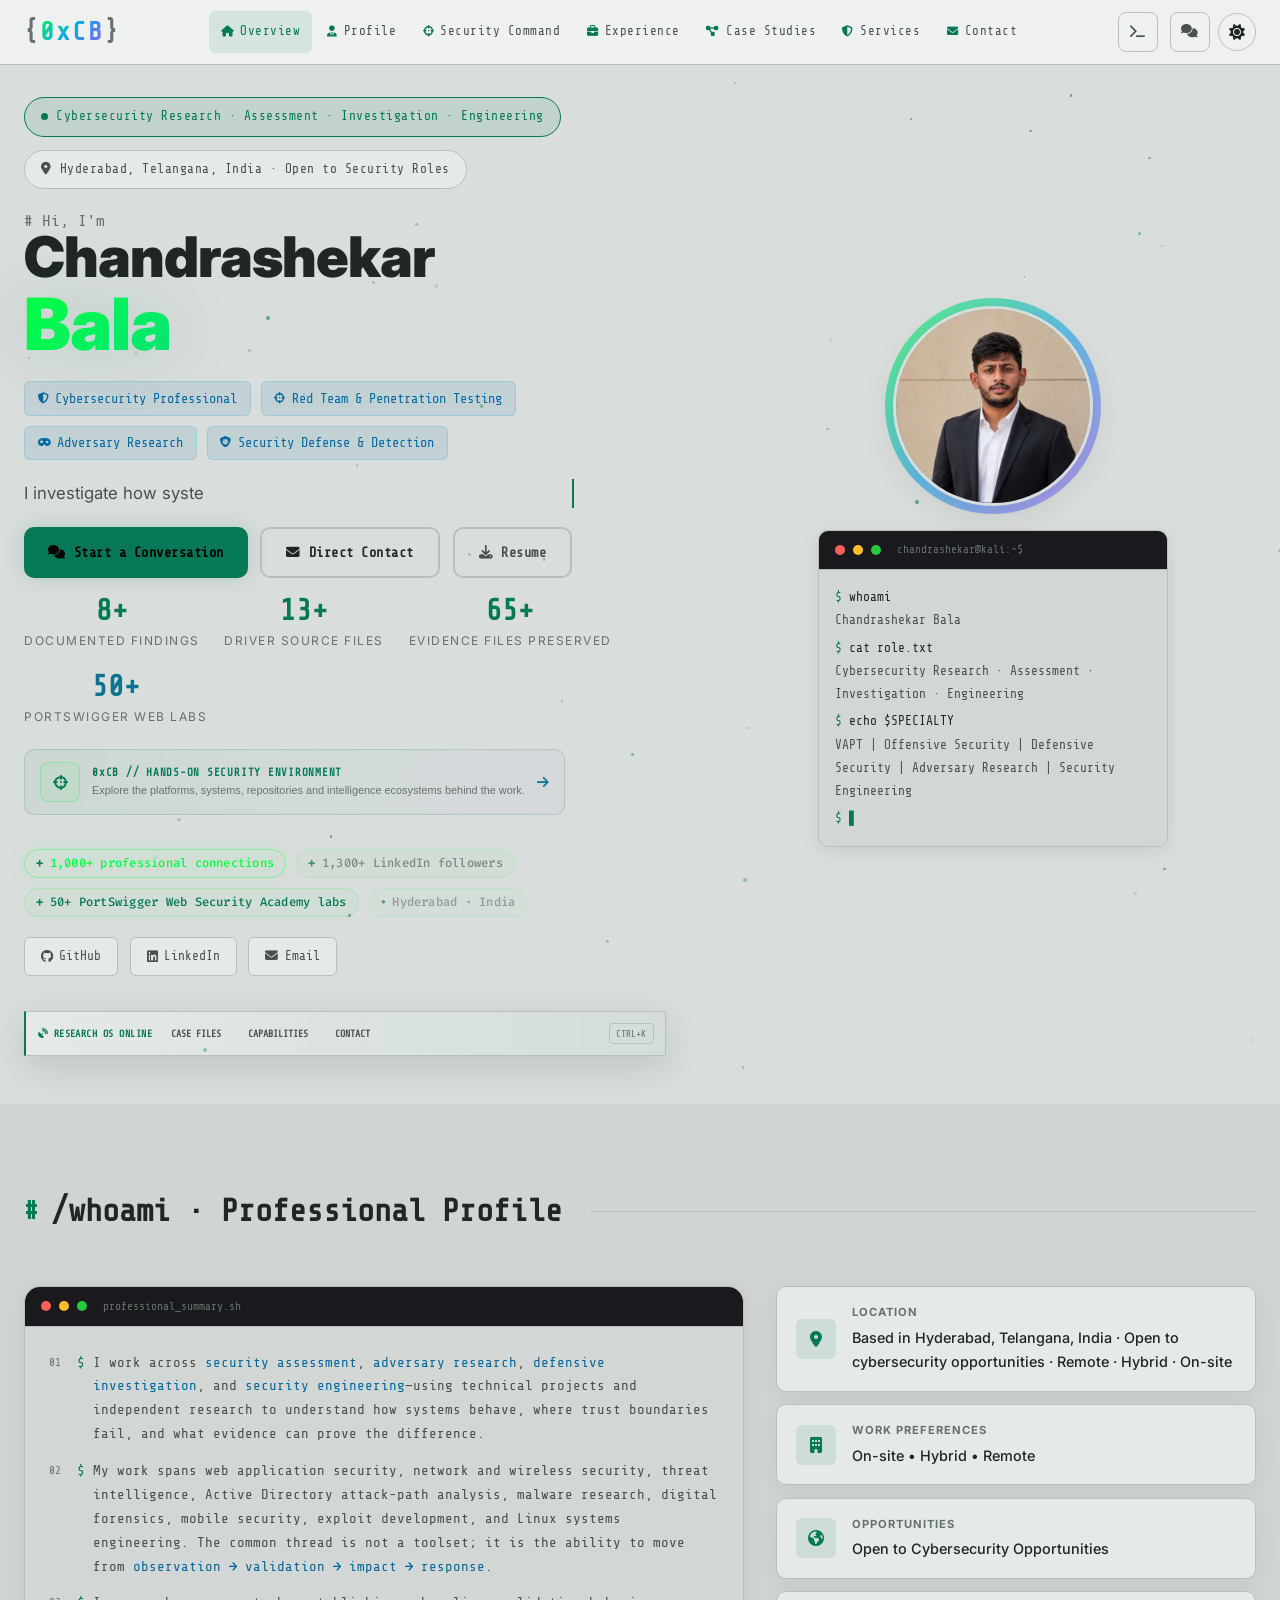
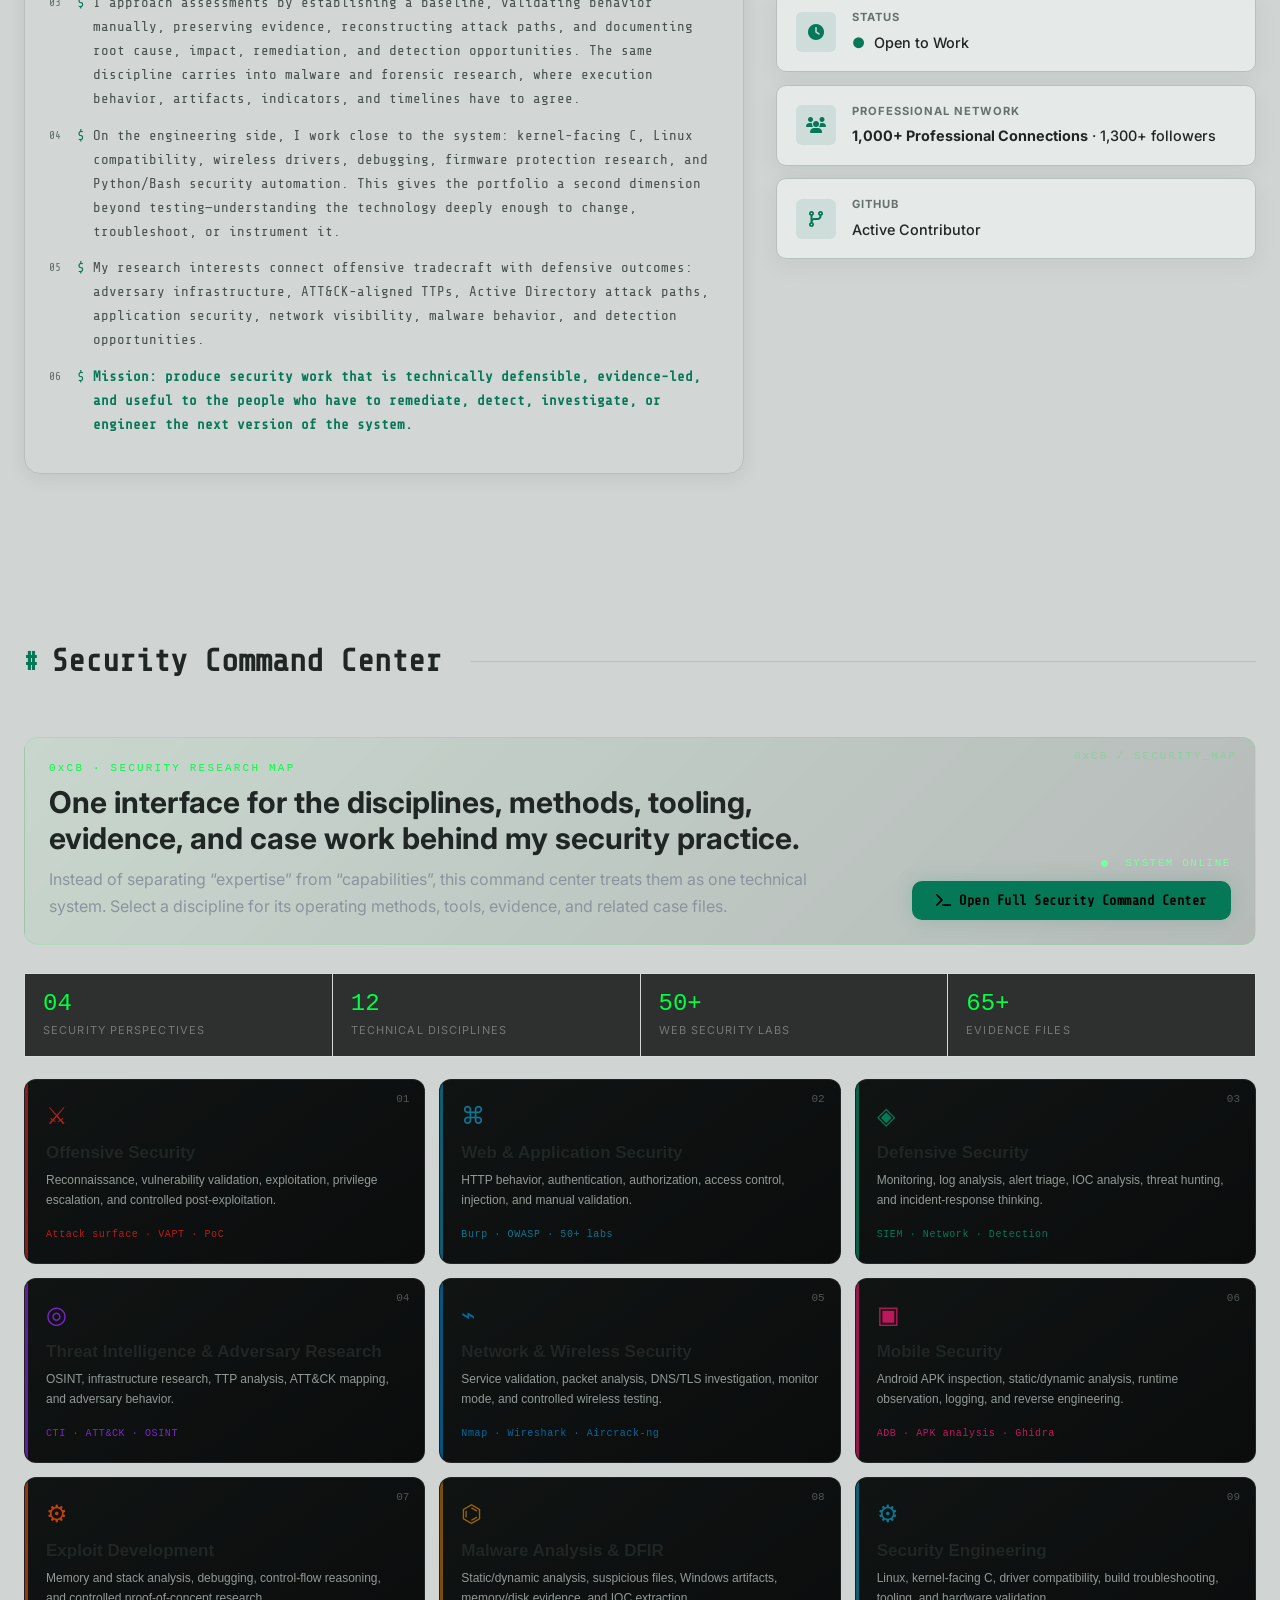
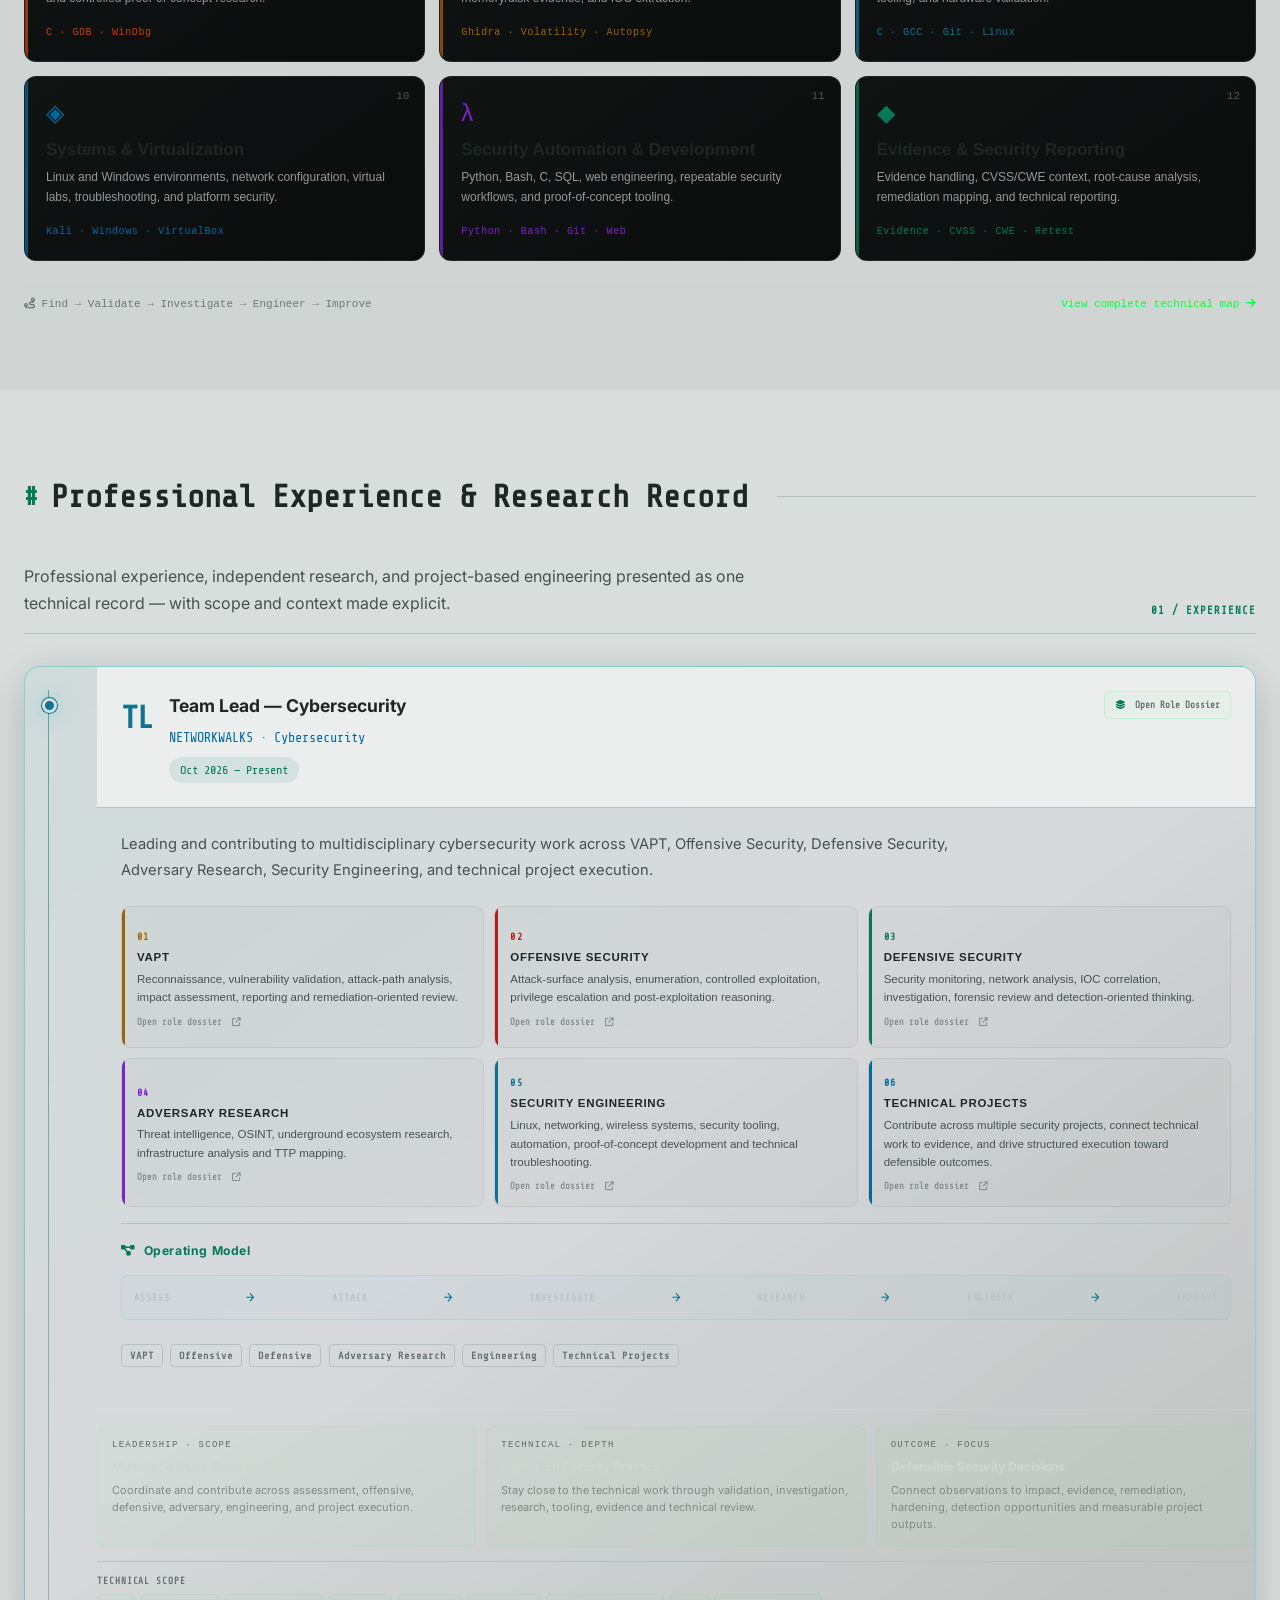
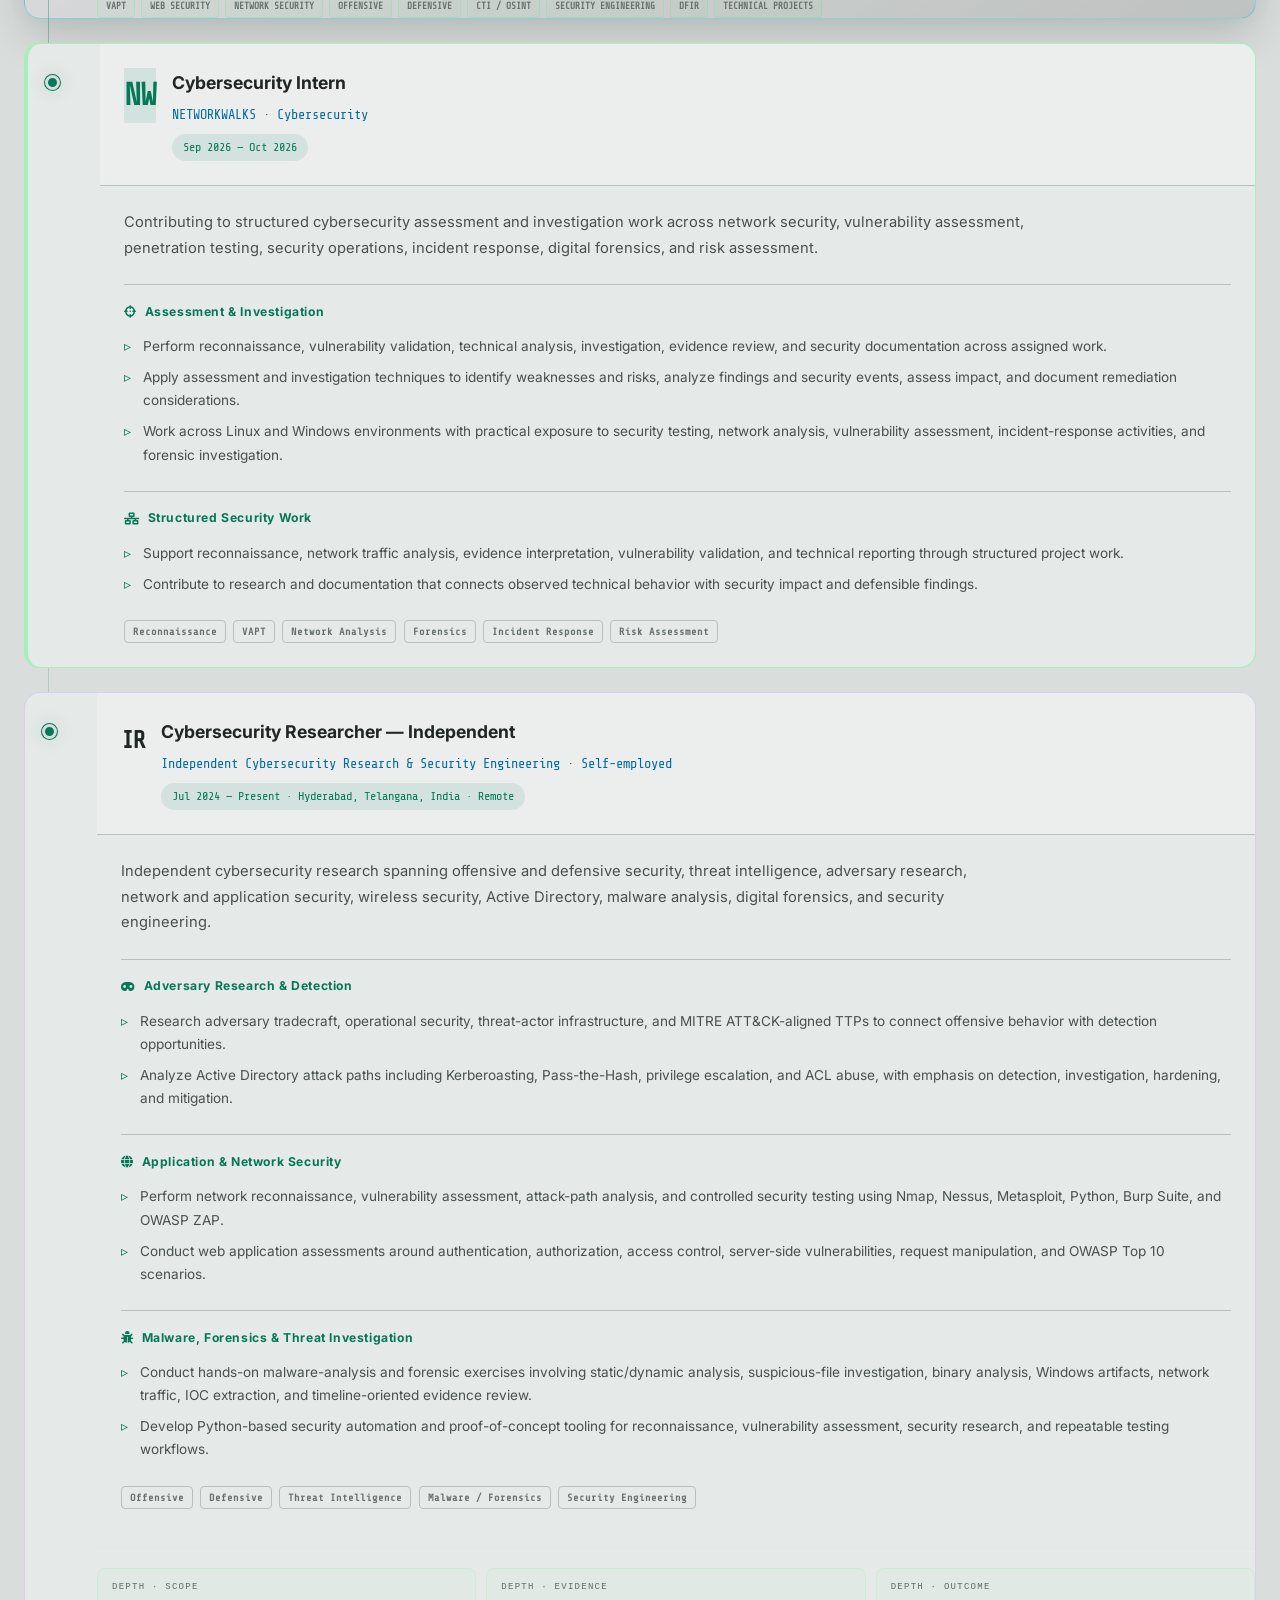
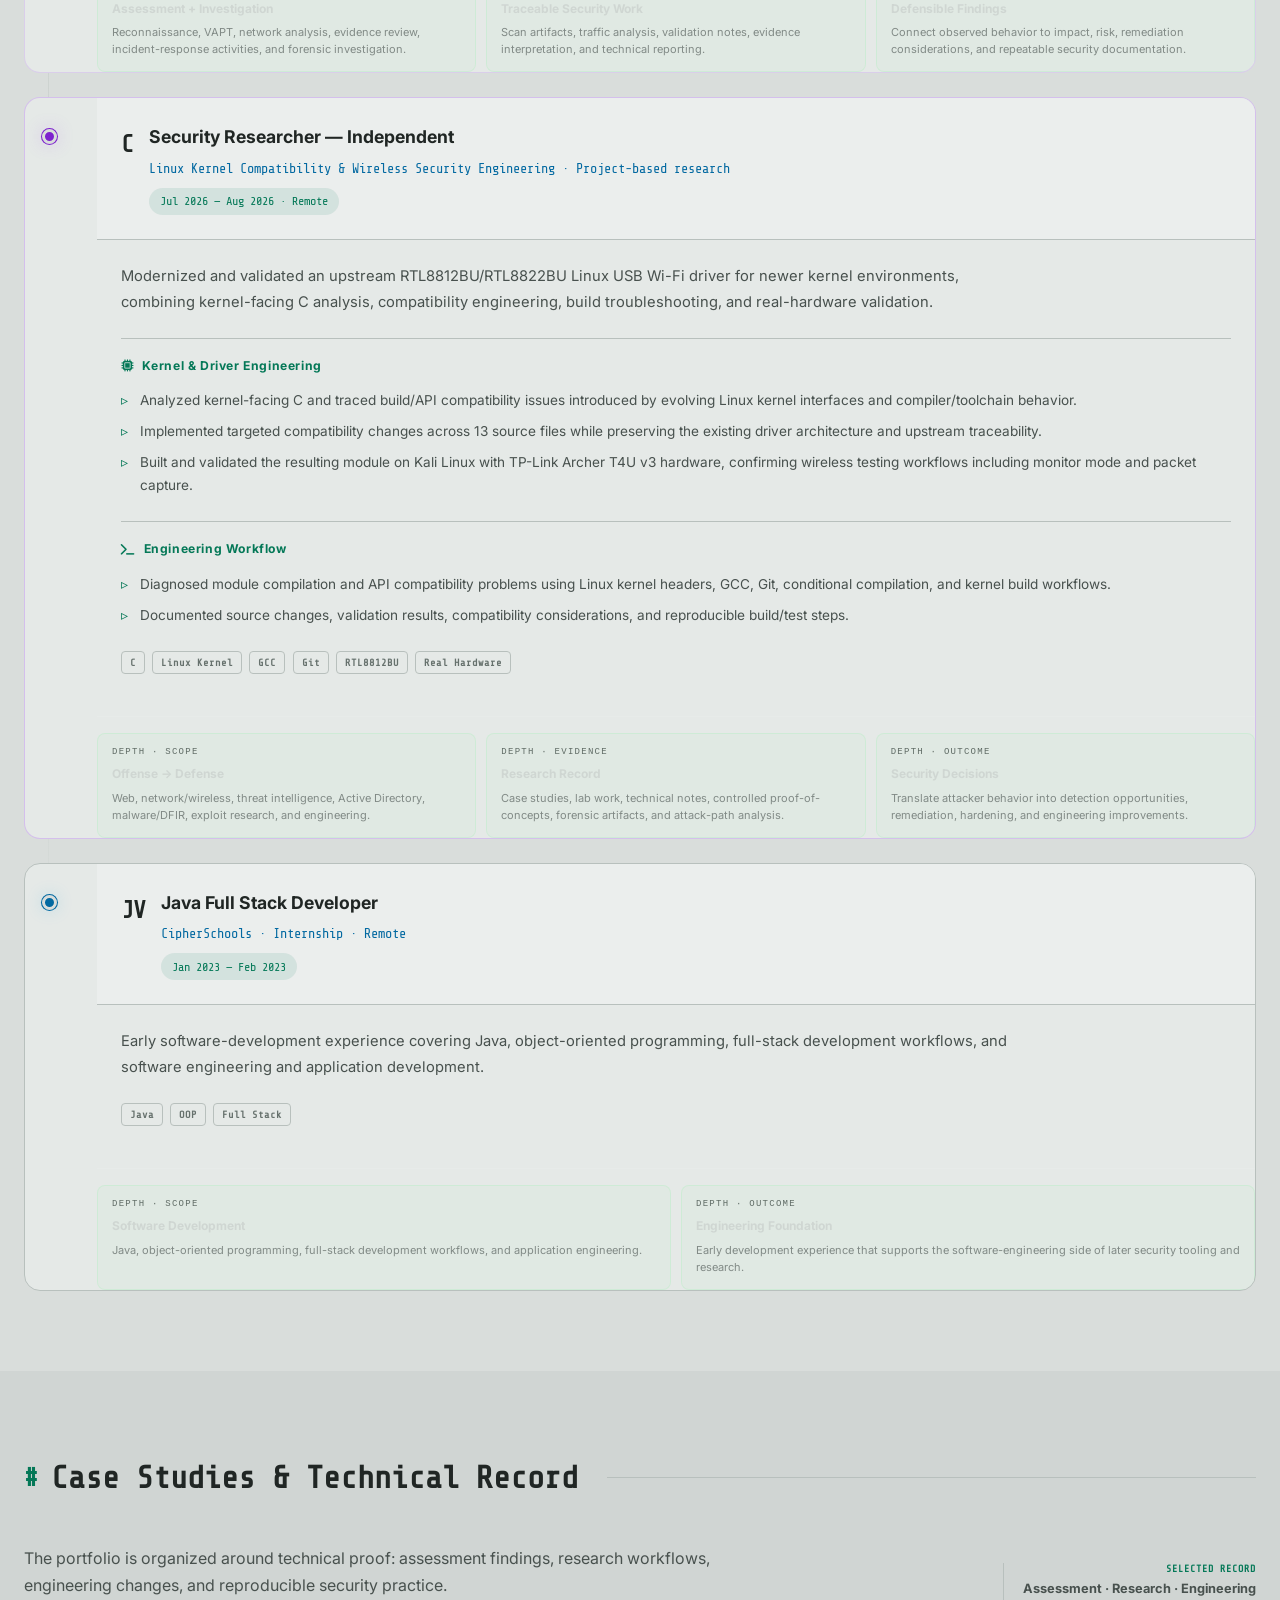
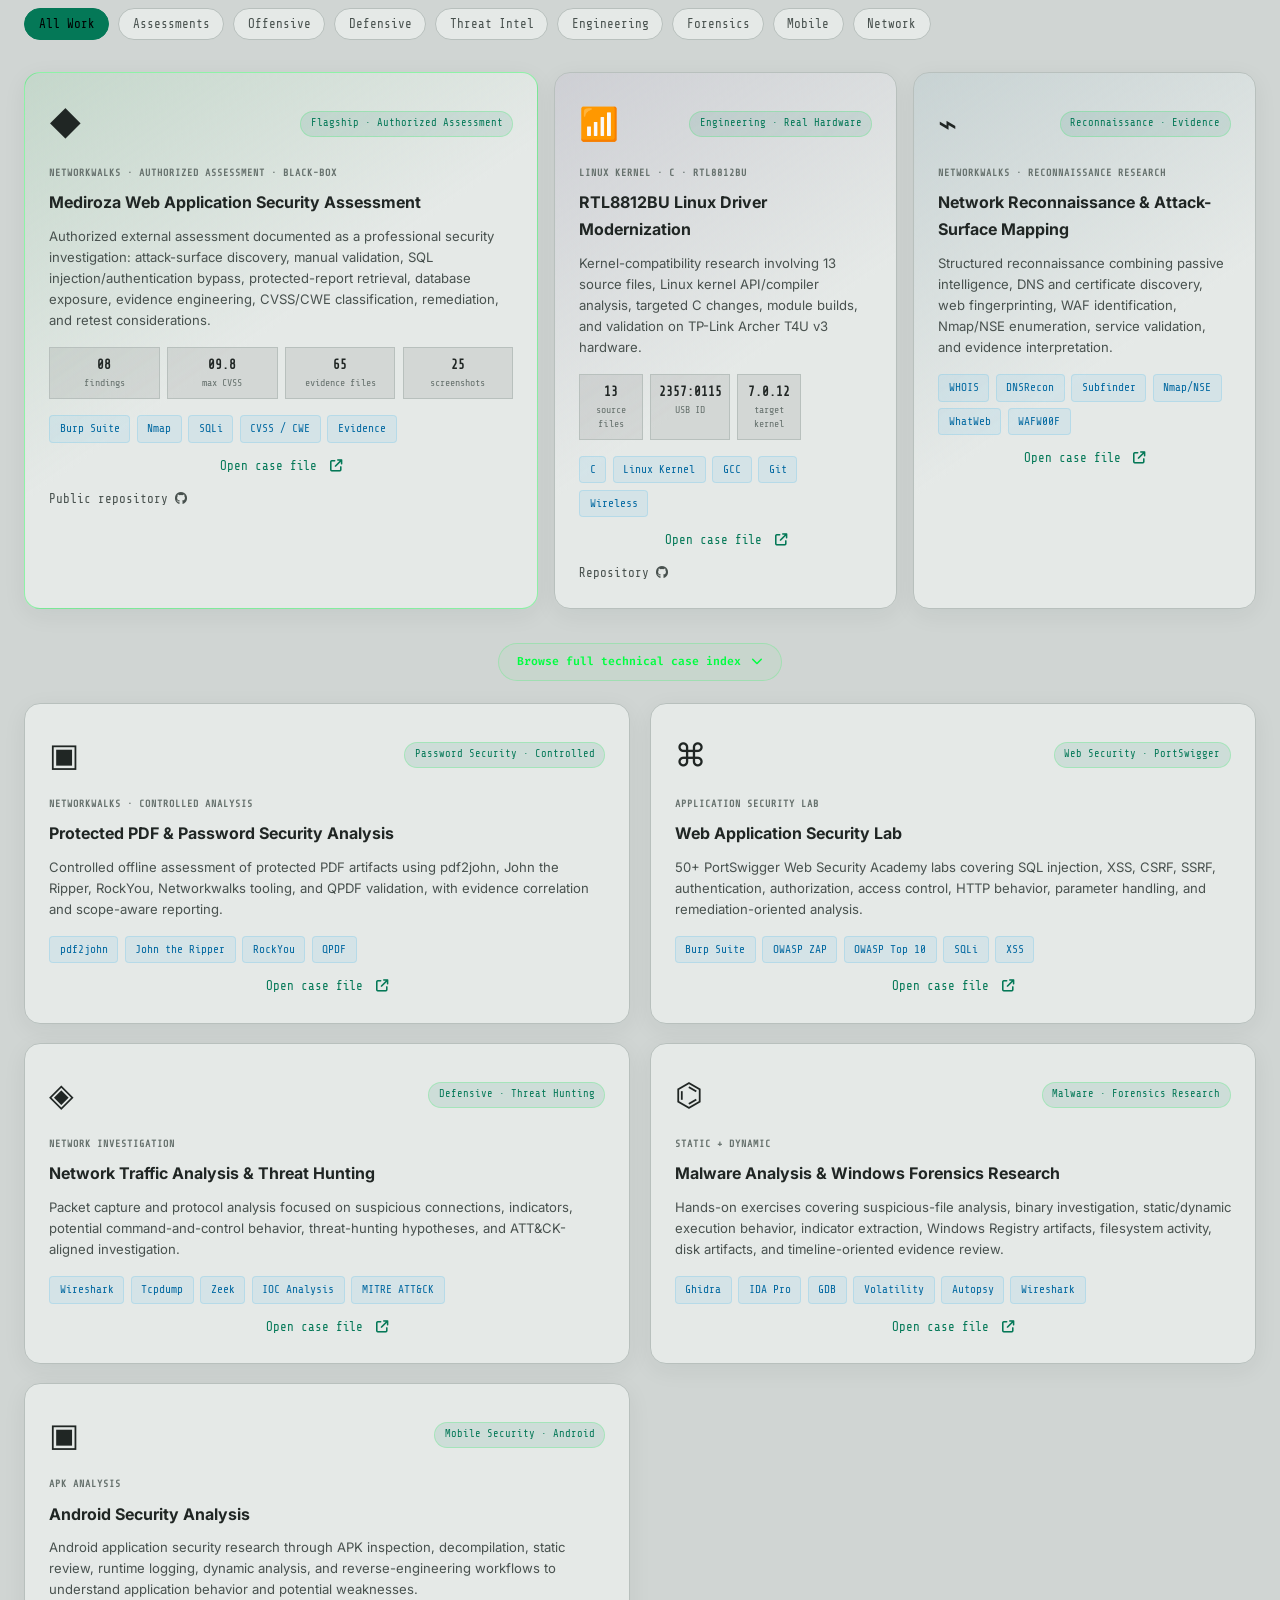
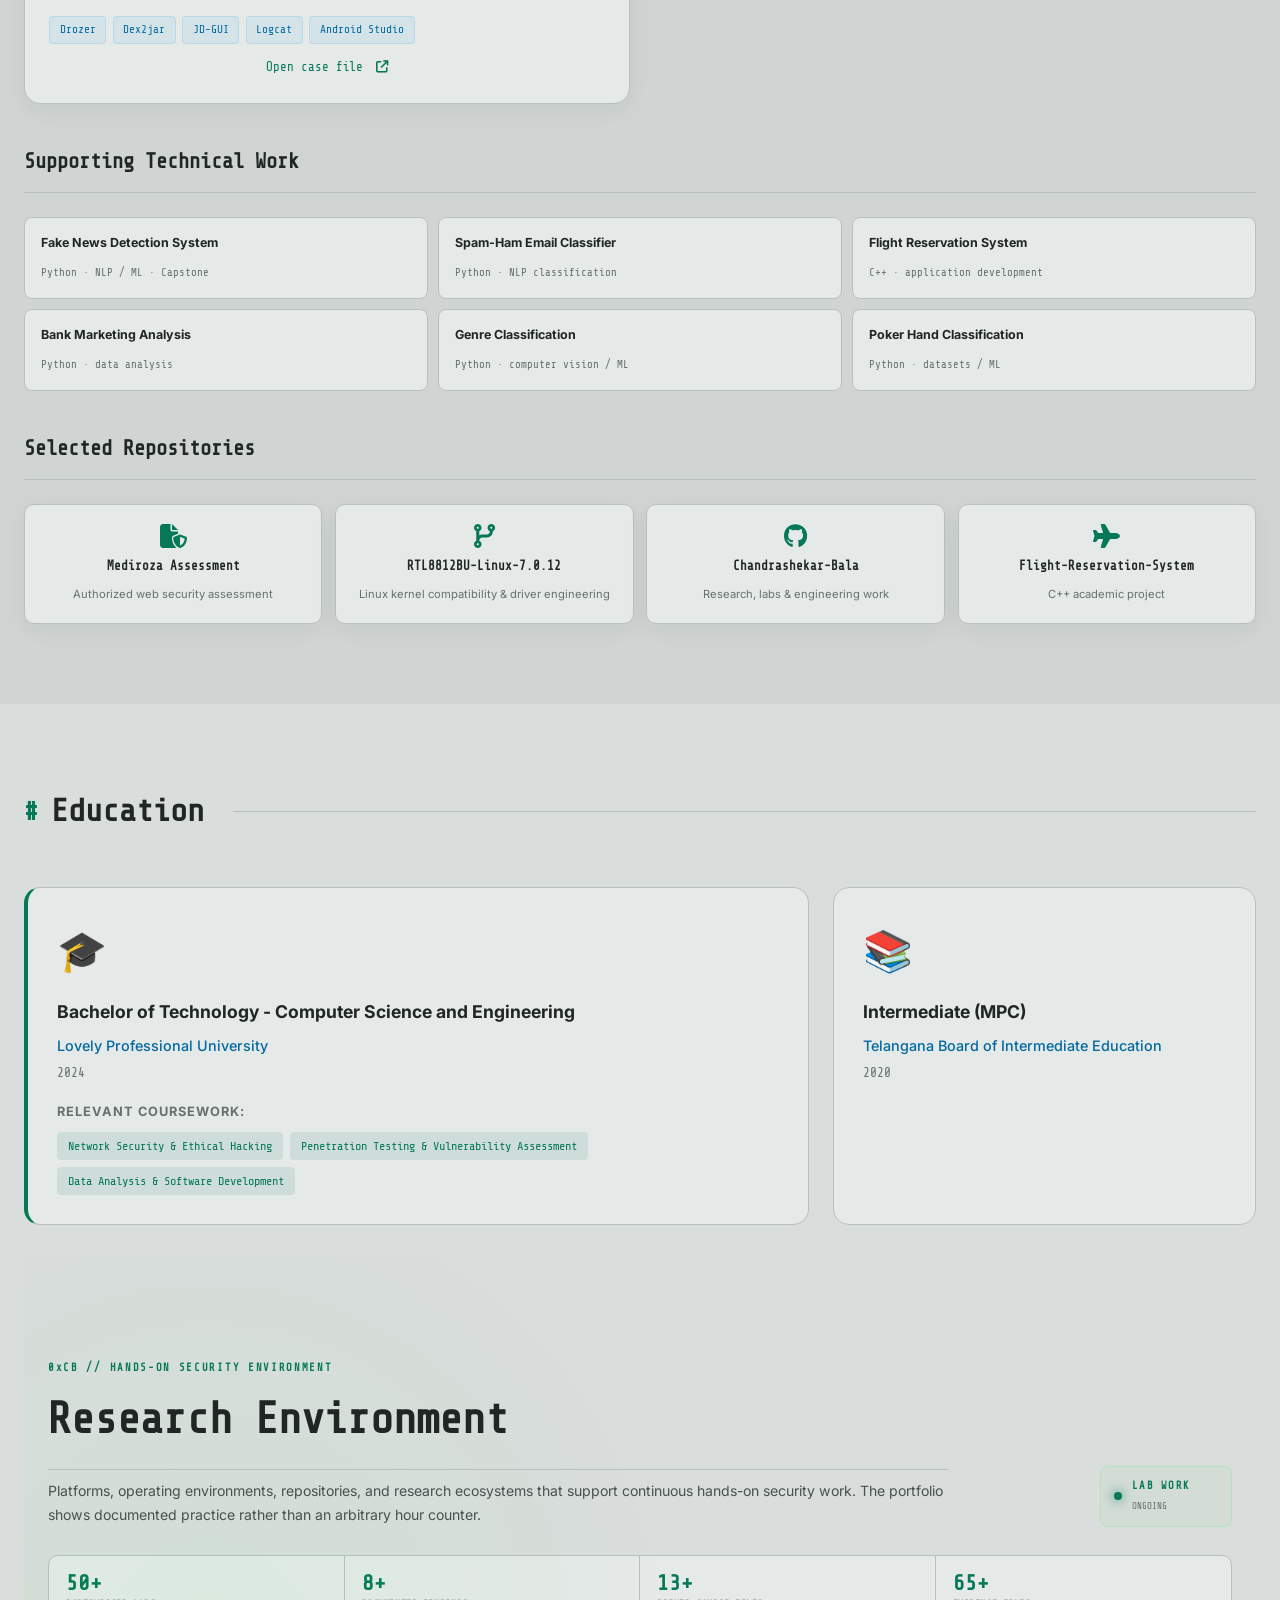
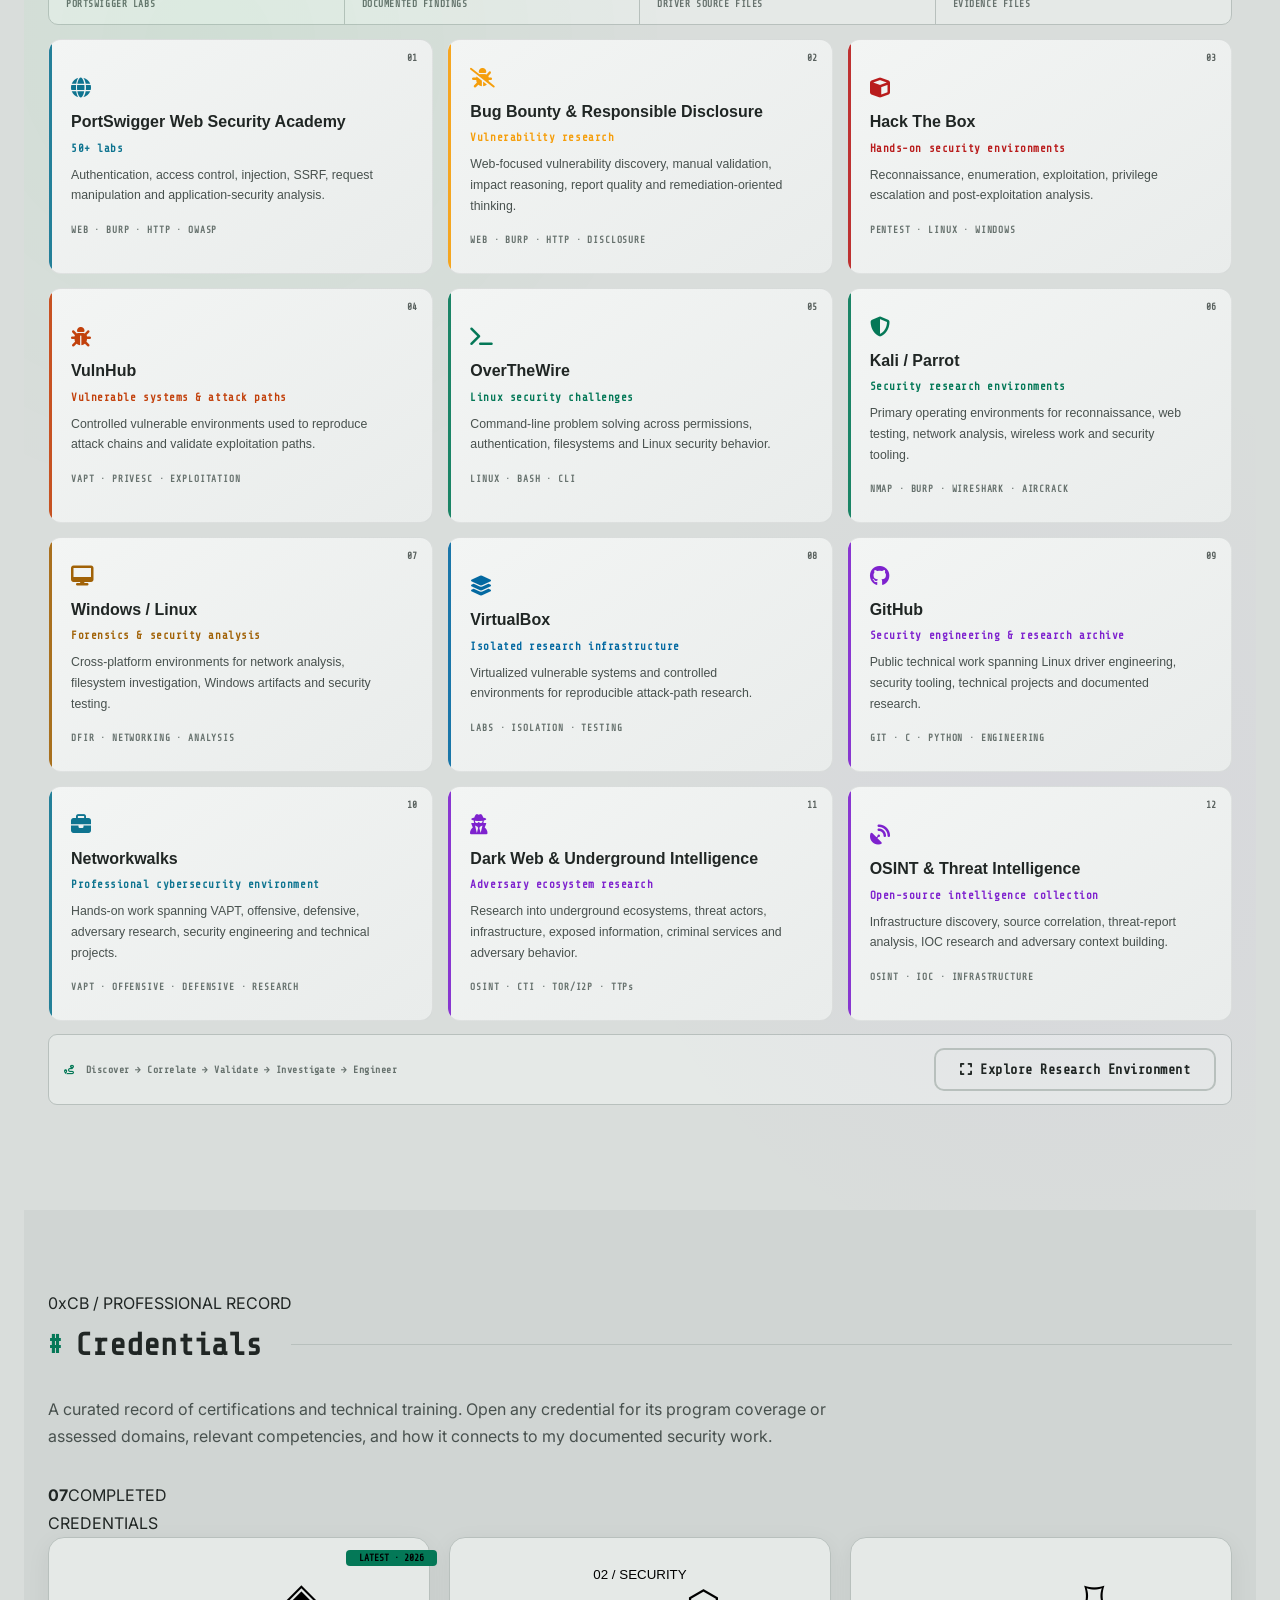
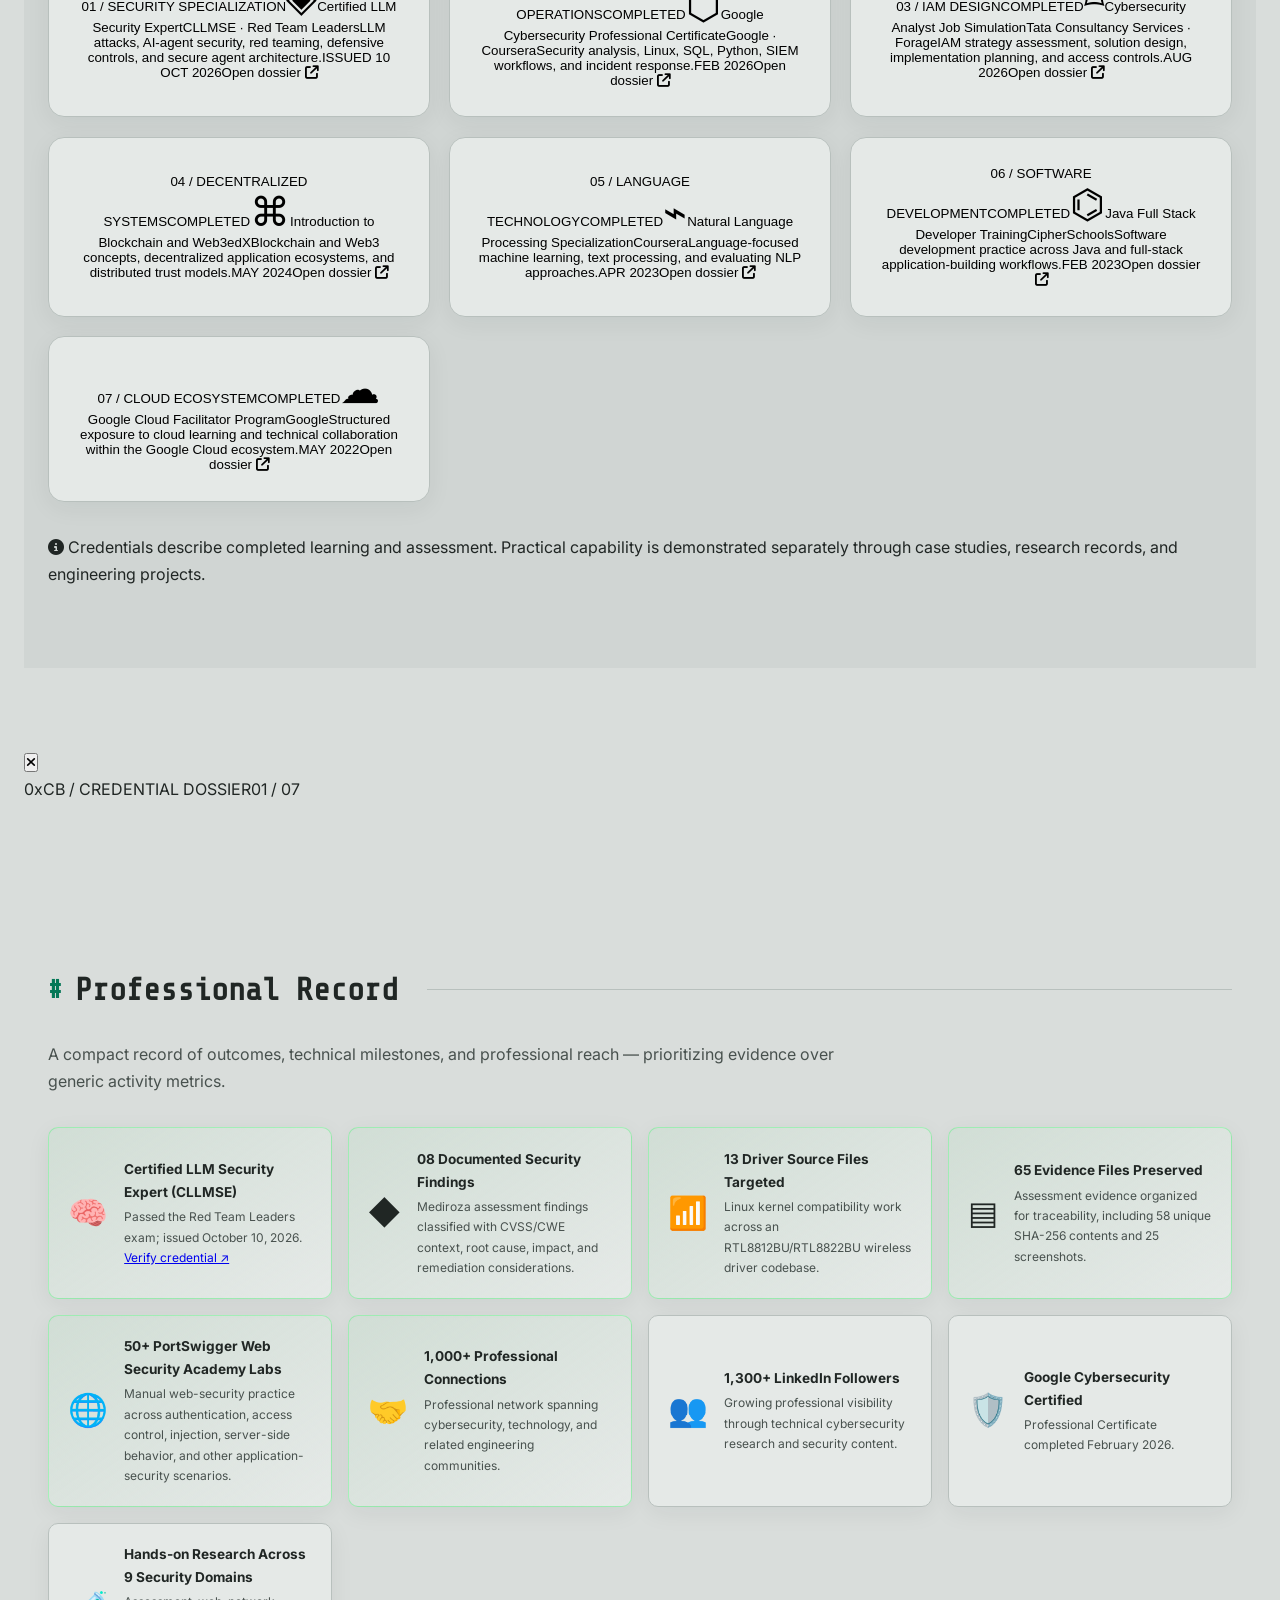
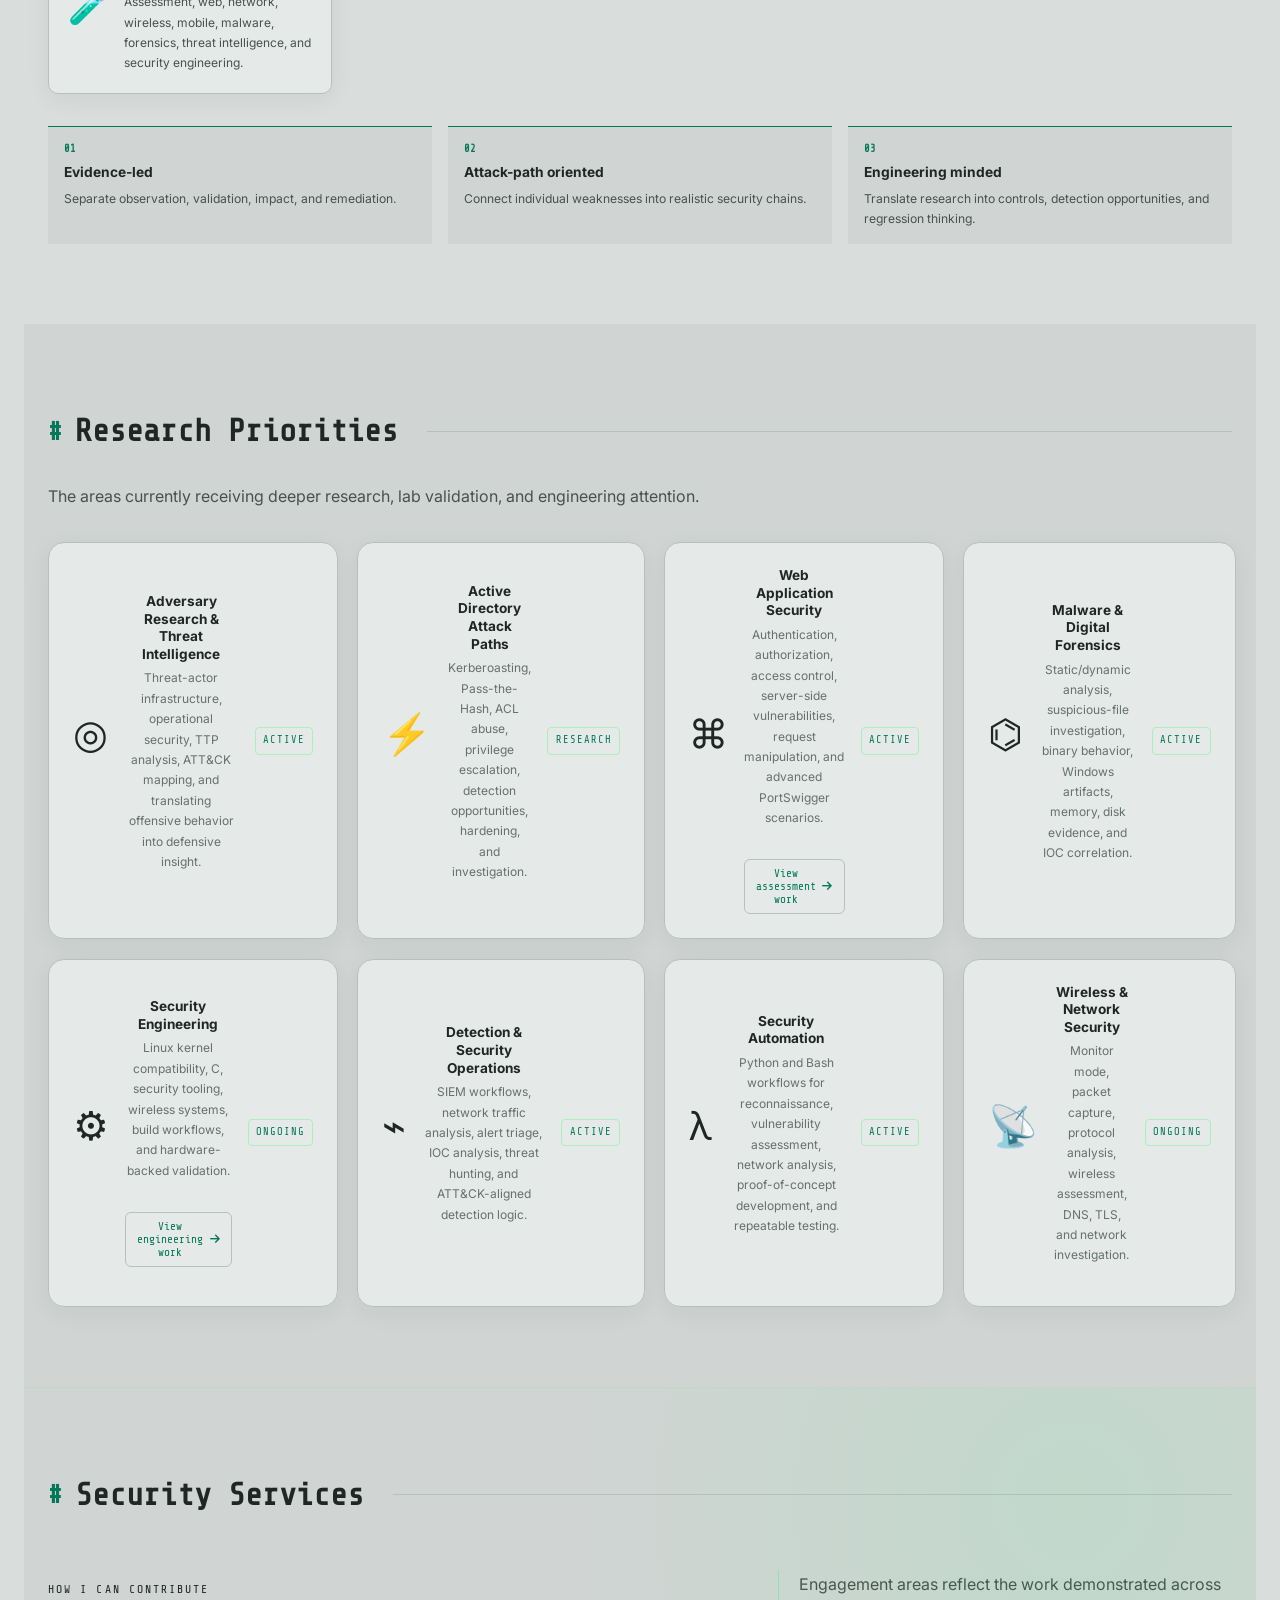
==== commit bdd4887d: "Enhance credentials section and conversation modal Updated the credentials section to include intera" ====
--- a/index.html
+++ b/index.html
@@ -502,33 +502,43 @@
   </div>
 </div>
 
-<!-- Certifications & Job Simulations Section -->
+<!-- Credentials: interactive professional dossiers -->
 <section class="certs section-dark" id="certs">
 <div class="section-container">
-<h2 class="section-title"><span class="title-hash">#</span><span class="title-text">Credentials</span><span class="title-line"></span></h2>
-<p class="section-lead">Completed credentials and formal learning that support the technical record. No future or target certifications are listed.</p>
-<div class="certs-grid">
-<div class="cert-card featured-cert"><div class="cert-ribbon">Latest</div><div class="cert-icon-cert">🛡️</div><h3>Tata — Cybersecurity Analyst Job Simulation</h3><p class="cert-issuer">Forage · Tata Consultancy Services</p><div class="cert-meta"><span class="cert-year">Aug 2026</span><span class="cert-status completed">✅ Completed</span></div><p class="cert-note">Practical simulation covering IAM strategy assessment, solution design, implementation planning, and secure access controls.</p><a class="cert-link" href="https://www.theforage.com/simulations/tata/cybersecurity-sbda" rel="noopener noreferrer" target="_blank">View simulation <i class="fas fa-external-link-alt"></i></a></div>
-<div class="cert-card featured-cert"><div class="cert-ribbon">Completed</div><div class="cert-icon-cert">🏅</div><h3>Google Cybersecurity Professional Certificate</h3><p class="cert-issuer">Google · Coursera</p><div class="cert-meta"><span class="cert-year">Feb 2026</span><span class="cert-status completed">✅ Completed</span></div><p class="cert-note">Security operations, Linux, SQL, Python, SIEM workflows, incident response, and foundational security practices.</p></div>
-<div class="cert-card"><div class="cert-icon-cert">⛓️</div><h3>Introduction to Blockchain and Web3</h3><p class="cert-issuer">edX</p><span class="cert-year">May 2024</span></div>
-<div class="cert-card"><div class="cert-icon-cert">☕</div><h3>Java Full Stack Developer Training</h3><p class="cert-issuer">CipherSchools</p><span class="cert-year">Feb 2023</span></div>
-<div class="cert-card"><div class="cert-icon-cert">☁️</div><h3>Google Cloud Facilitator Program</h3><p class="cert-issuer">Google</p><span class="cert-year">May 2022</span></div>
-<div class="cert-card"><div class="cert-icon-cert">🧠</div><h3>Natural Language Processing Specialization</h3><p class="cert-issuer">Coursera</p><span class="cert-year">Apr 2023</span></div>
-</div>
-</div>
-</section>
+<div class="credential-intro"><div><span class="credential-eyebrow">0xCB / PROFESSIONAL RECORD</span><h2 class="section-title"><span class="title-hash">#</span><span class="title-text">Credentials</span><span class="title-line"></span></h2><p class="section-lead">A curated record of certifications and technical training. Open any credential for its program coverage or assessed domains, relevant competencies, and how it connects to my documented security work.</p></div><div class="credential-count"><strong>07</strong><span>COMPLETED<br> CREDENTIALS</span></div></div>
+<div class="certs-grid credential-grid">
+<button class="cert-card credential-card credential-featured" type="button" data-cert-open="cllmse" aria-haspopup="dialog"><span class="credential-topline"><span class="credential-index">01 / SECURITY SPECIALIZATION</span><span class="cert-ribbon">LATEST · 2026</span></span><span class="cert-icon-cert">◈</span><span class="credential-card-title">Certified LLM Security Expert</span><span class="credential-card-subtitle">CLLMSE · Red Team Leaders</span><span class="credential-card-summary">LLM attacks, AI-agent security, red teaming, defensive controls, and secure agent architecture.</span><span class="credential-card-footer"><span>ISSUED 10 OCT 2026</span><span class="credential-open">Open dossier <i class="fas fa-arrow-up-right-from-square"></i></span></span></button>
+<button class="cert-card credential-card" type="button" data-cert-open="google-cyber" aria-haspopup="dialog"><span class="credential-topline"><span class="credential-index">02 / SECURITY OPERATIONS</span><span class="credential-state">COMPLETED</span></span><span class="cert-icon-cert">⬡</span><span class="credential-card-title">Google Cybersecurity Professional Certificate</span><span class="credential-card-subtitle">Google · Coursera</span><span class="credential-card-summary">Security analysis, Linux, SQL, Python, SIEM workflows, and incident response.</span><span class="credential-card-footer"><span>FEB 2026</span><span class="credential-open">Open dossier <i class="fas fa-arrow-up-right-from-square"></i></span></span></button>
+<button class="cert-card credential-card" type="button" data-cert-open="tata-sim" aria-haspopup="dialog"><span class="credential-topline"><span class="credential-index">03 / IAM DESIGN</span><span class="credential-state">COMPLETED</span></span><span class="cert-icon-cert">⌑</span><span class="credential-card-title">Cybersecurity Analyst Job Simulation</span><span class="credential-card-subtitle">Tata Consultancy Services · Forage</span><span class="credential-card-summary">IAM strategy assessment, solution design, implementation planning, and access controls.</span><span class="credential-card-footer"><span>AUG 2026</span><span class="credential-open">Open dossier <i class="fas fa-arrow-up-right-from-square"></i></span></span></button>
+<button class="cert-card credential-card" type="button" data-cert-open="blockchain" aria-haspopup="dialog"><span class="credential-topline"><span class="credential-index">04 / DECENTRALIZED SYSTEMS</span><span class="credential-state">COMPLETED</span></span><span class="cert-icon-cert">⌘</span><span class="credential-card-title">Introduction to Blockchain and Web3</span><span class="credential-card-subtitle">edX</span><span class="credential-card-summary">Blockchain and Web3 concepts, decentralized application ecosystems, and distributed trust models.</span><span class="credential-card-footer"><span>MAY 2024</span><span class="credential-open">Open dossier <i class="fas fa-arrow-up-right-from-square"></i></span></span></button>
+<button class="cert-card credential-card" type="button" data-cert-open="nlp" aria-haspopup="dialog"><span class="credential-topline"><span class="credential-index">05 / LANGUAGE TECHNOLOGY</span><span class="credential-state">COMPLETED</span></span><span class="cert-icon-cert">⌁</span><span class="credential-card-title">Natural Language Processing Specialization</span><span class="credential-card-subtitle">Coursera</span><span class="credential-card-summary">Language-focused machine learning, text processing, and evaluating NLP approaches.</span><span class="credential-card-footer"><span>APR 2023</span><span class="credential-open">Open dossier <i class="fas fa-arrow-up-right-from-square"></i></span></span></button>
+<button class="cert-card credential-card" type="button" data-cert-open="java" aria-haspopup="dialog"><span class="credential-topline"><span class="credential-index">06 / SOFTWARE DEVELOPMENT</span><span class="credential-state">COMPLETED</span></span><span class="cert-icon-cert">⌬</span><span class="credential-card-title">Java Full Stack Developer Training</span><span class="credential-card-subtitle">CipherSchools</span><span class="credential-card-summary">Software development practice across Java and full-stack application-building workflows.</span><span class="credential-card-footer"><span>FEB 2023</span><span class="credential-open">Open dossier <i class="fas fa-arrow-up-right-from-square"></i></span></span></button>
+<button class="cert-card credential-card" type="button" data-cert-open="cloud" aria-haspopup="dialog"><span class="credential-topline"><span class="credential-index">07 / CLOUD ECOSYSTEM</span><span class="credential-state">COMPLETED</span></span><span class="cert-icon-cert">☁</span><span class="credential-card-title">Google Cloud Facilitator Program</span><span class="credential-card-subtitle">Google</span><span class="credential-card-summary">Structured exposure to cloud learning and technical collaboration within the Google Cloud ecosystem.</span><span class="credential-card-footer"><span>MAY 2022</span><span class="credential-open">Open dossier <i class="fas fa-arrow-up-right-from-square"></i></span></span></button>
+</div>
+<p class="credential-footnote"><i class="fas fa-circle-info" aria-hidden="true"></i> Credentials describe completed learning and assessment. Practical capability is demonstrated separately through case studies, research records, and engineering projects.</p>
+</div>
+</section>
+<!-- Credential dossier modal -->
+<div class="credential-modal" id="credentialModal" aria-hidden="true">
+  <div class="credential-modal-backdrop" data-close-credential></div>
+  <section class="credential-dialog" role="dialog" aria-modal="true" aria-labelledby="credentialModalTitle" aria-describedby="credentialModalLead" tabindex="-1">
+    <button class="credential-close" type="button" aria-label="Close credential details" data-close-credential><i class="fas fa-xmark"></i></button>
+    <div class="credential-dialog-head"><span class="credential-eyebrow">0xCB / CREDENTIAL DOSSIER</span><span class="credential-dialog-index" id="credentialModalIndex">01 / 07</span></div>
+    <div id="credentialModalContent"></div>
+  </section>
+</div>
 <!-- Achievements Section -->
 <section class="achievements" id="achievements">
 <div class="section-container">
 <h2 class="section-title"><span class="title-hash">#</span><span class="title-text">Professional Record</span><span class="title-line"></span></h2>
 <p class="section-lead">A compact record of outcomes, technical milestones, and professional reach — prioritizing evidence over generic activity metrics.</p>
 <div class="achievements-grid upgraded-achievements">
+<div class="achievement-card signal-primary"><span class="ach-icon">🧠</span><div><h4>Certified LLM Security Expert (CLLMSE)</h4><p>Passed the Red Team Leaders exam; issued October 10, 2026. <a href="https://courses.redteamleaders.com/exam-completion/9a89fd8fba946c5f" rel="noopener noreferrer" target="_blank">Verify credential ↗</a></p></div></div>
 <div class="achievement-card signal-primary"><span class="ach-icon">◆</span><div><h4>08 Documented Security Findings</h4><p>Mediroza assessment findings classified with CVSS/CWE context, root cause, impact, and remediation considerations.</p></div></div>
 <div class="achievement-card signal-primary"><span class="ach-icon">📶</span><div><h4>13 Driver Source Files Targeted</h4><p>Linux kernel compatibility work across an RTL8812BU/RTL8822BU wireless driver codebase.</p></div></div>
 <div class="achievement-card signal-primary"><span class="ach-icon">▤</span><div><h4>65 Evidence Files Preserved</h4><p>Assessment evidence organized for traceability, including 58 unique SHA-256 contents and 25 screenshots.</p></div></div><div class="achievement-card signal-primary"><span class="ach-icon">🌐</span><div><h4>50+ PortSwigger Web Security Academy Labs</h4><p>Manual web-security practice across authentication, access control, injection, server-side behavior, and other application-security scenarios.</p></div></div><div class="achievement-card signal-primary"><span class="ach-icon">🤝</span><div><h4>1,000+ Professional Connections</h4><p>Professional network spanning cybersecurity, technology, and related engineering communities.</p></div></div><div class="achievement-card"><span class="ach-icon">👥</span><div><h4>1,300+ LinkedIn Followers</h4><p>Growing professional visibility through technical cybersecurity research and security content.</p></div></div>
 
 
-<div class="achievement-card"><span class="ach-icon">🌐</span><div><h4>50+ Web Security Labs</h4><p>PortSwigger Web Security Academy practice across 50+ application-security labs and OWASP-aligned scenarios.</p></div></div>
 <div class="achievement-card"><span class="ach-icon">🛡️</span><div><h4>Google Cybersecurity Certified</h4><p>Professional Certificate completed February 2026.</p></div></div>
 <div class="achievement-card"><span class="ach-icon">🧪</span><div><h4>Hands-on Research Across 9 Security Domains</h4><p>Assessment, web, network, wireless, mobile, malware, forensics, threat intelligence, and security engineering.</p></div></div>
 </div>
@@ -638,16 +648,32 @@
 <div class="enhanced-modal" id="conversationModal" aria-hidden="true" role="dialog" aria-modal="true" aria-labelledby="conversationTitle">
   <div class="enhanced-modal-backdrop" data-close-enhanced></div>
   <div class="enhanced-dialog conversation-dialog">
-    <button class="modal-close" type="button" aria-label="Close" data-close-enhanced><i class="fas fa-xmark"></i></button>
-    <span class="modal-kicker">0xCB / COMMUNICATION CHANNEL</span>
+    <button class="modal-close" type="button" aria-label="Close conversation composer" data-close-enhanced><i class="fas fa-xmark"></i></button>
+    <span class="modal-kicker">0xCB / PROFESSIONAL CONTACT</span>
     <h2 id="conversationTitle">Start a Conversation</h2>
-    <p class="enhanced-lead">Choose the reason for reaching out and I’ll prepare a focused message. No form submission is sent to a third-party service — the final action opens your own email client.</p>
+    <p class="enhanced-lead">Choose a topic to prepare a focused opening message. The draft stays under your control: edit it, copy it, or open it in your own email client. Nothing is submitted automatically.</p>
     <div class="conversation-grid">
-      <label><span>Conversation type</span><select id="conversationTopic"><option value="Cybersecurity opportunity">Cybersecurity opportunity</option><option value="Security research collaboration">Security research collaboration</option><option value="Security assessment discussion">Security assessment discussion</option><option value="Threat intelligence / CTI">Threat intelligence / CTI</option><option value="Technical project discussion">Technical project discussion</option><option value="General introduction">General introduction</option></select></label>
+      <label><span>What would you like to discuss?</span><select id="conversationTopic">
+        <option value="Cybersecurity role or recruitment">Cybersecurity role or recruitment</option>
+        <option value="Vulnerability assessment / VAPT">Vulnerability assessment / VAPT</option>
+        <option value="Web application security">Web application security</option>
+        <option value="Security engineering / Linux systems">Security engineering / Linux systems</option>
+        <option value="Security operations / DFIR">Security operations / DFIR</option>
+        <option value="Threat intelligence / adversary research">Threat intelligence / adversary research</option>
+        <option value="AI / LLM application security">AI / LLM application security</option>
+        <option value="Security research collaboration">Security research collaboration</option>
+        <option value="Technical interview / discussion">Technical interview / discussion</option>
+        <option value="Technical project / consulting discussion">Technical project / consulting discussion</option>
+        <option value="General professional introduction">General professional introduction</option>
+      </select></label>
       <label><span>Your name</span><input id="conversationName" autocomplete="name" placeholder="Your name" /></label>
+      <label><span>Organization / role <small>(optional)</small></span><input id="conversationOrganization" autocomplete="organization" placeholder="Company, team, or role" /></label>
+      <div class="conversation-field conversation-guidance"><span>Useful context</span><p class="conversation-hint">A role title, target system, project goal, or expected timeline helps make the discussion specific. Avoid sharing confidential information in this form.</p></div>
     </div>
-    <label class="conversation-field"><span>Message</span><textarea id="conversationMessage" placeholder="Tell me what you would like to discuss..."></textarea></label>
-    <div class="conversation-preview" id="conversationPreview"><span>MAIL</span><strong>Subject: Cybersecurity opportunity</strong><small>Ready to open in your email client.</small></div>
+    <div class="conversation-composer-tools"><label class="conversation-hint" for="conversationMessage">Draft message · edit freely before sending</label><button class="conversation-template-button" id="resetConversationTemplate" type="button"><i class="fas fa-wand-magic-sparkles"></i> Restore suggested draft</button></div>
+    <label class="conversation-field"><span class="sr-only">Message</span><textarea id="conversationMessage" maxlength="5000" placeholder="Choose a topic to prepare a message..."></textarea></label>
+    <div class="conversation-preview" id="conversationPreview"><span>EMAIL</span><strong>Subject: Cybersecurity role or recruitment</strong><small>Suggested draft ready to edit.</small></div>
+    <p class="conversation-contact-note">TO: chandrashekar-bala@protonmail.com · Opens your email client; no message is sent by this website.</p>
     <div class="enhanced-actions">
       <button class="btn btn-primary" id="sendConversation" type="button"><i class="fas fa-paper-plane"></i> Open Email Draft</button>
       <button class="btn btn-outline" id="copyConversation" type="button"><i class="fas fa-copy"></i> Copy Draft</button>
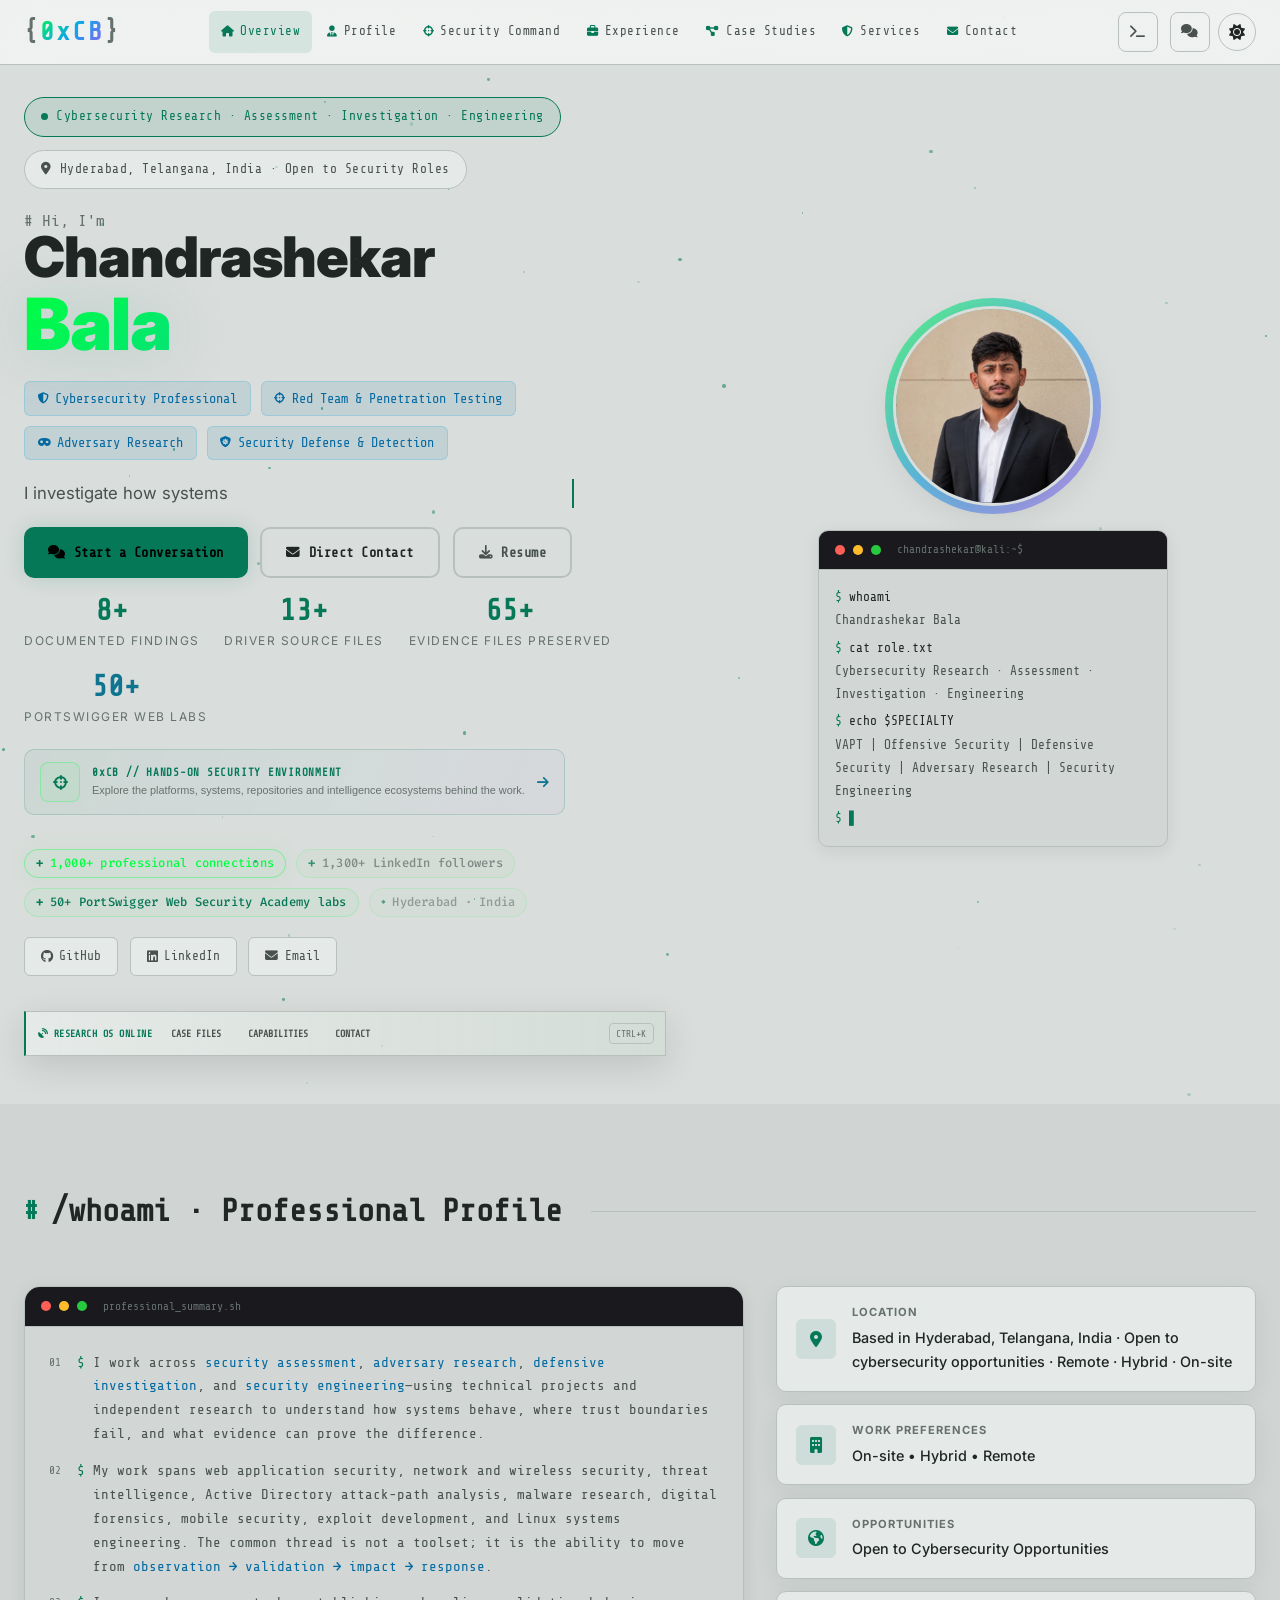
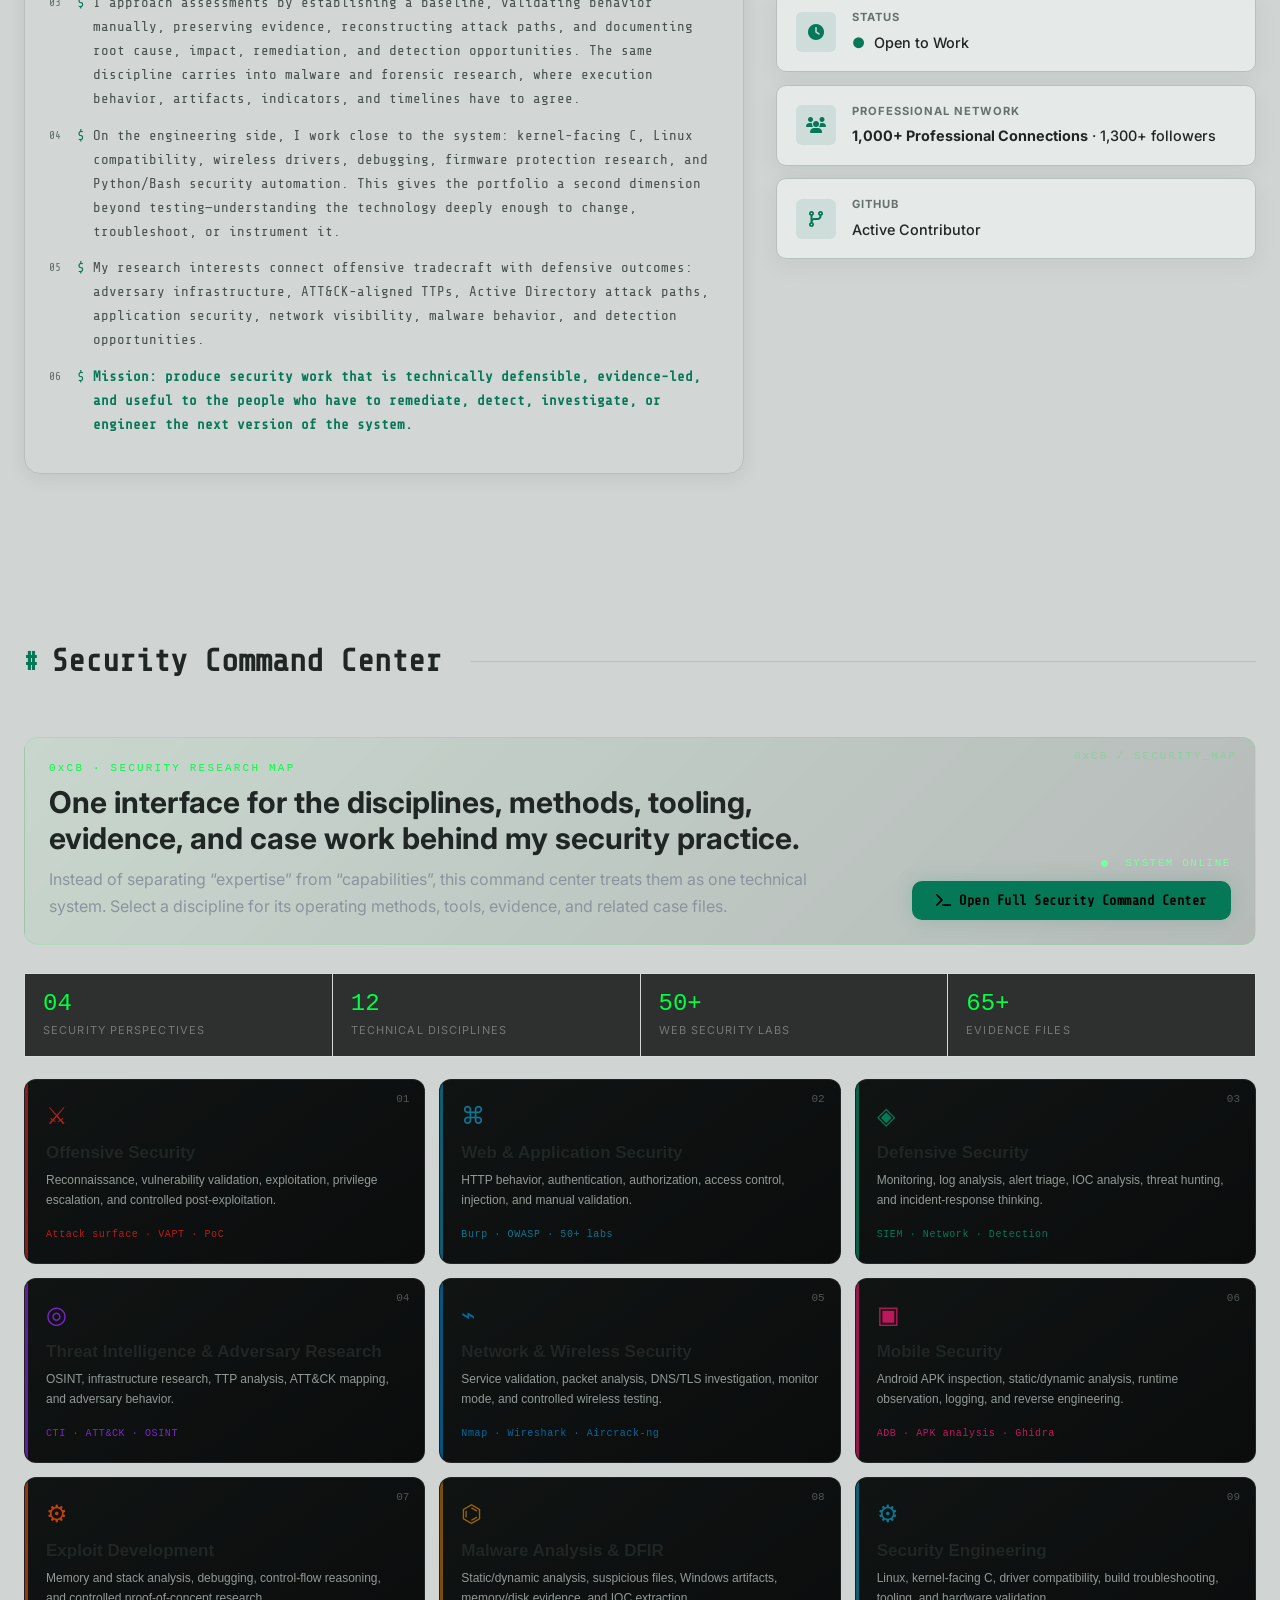
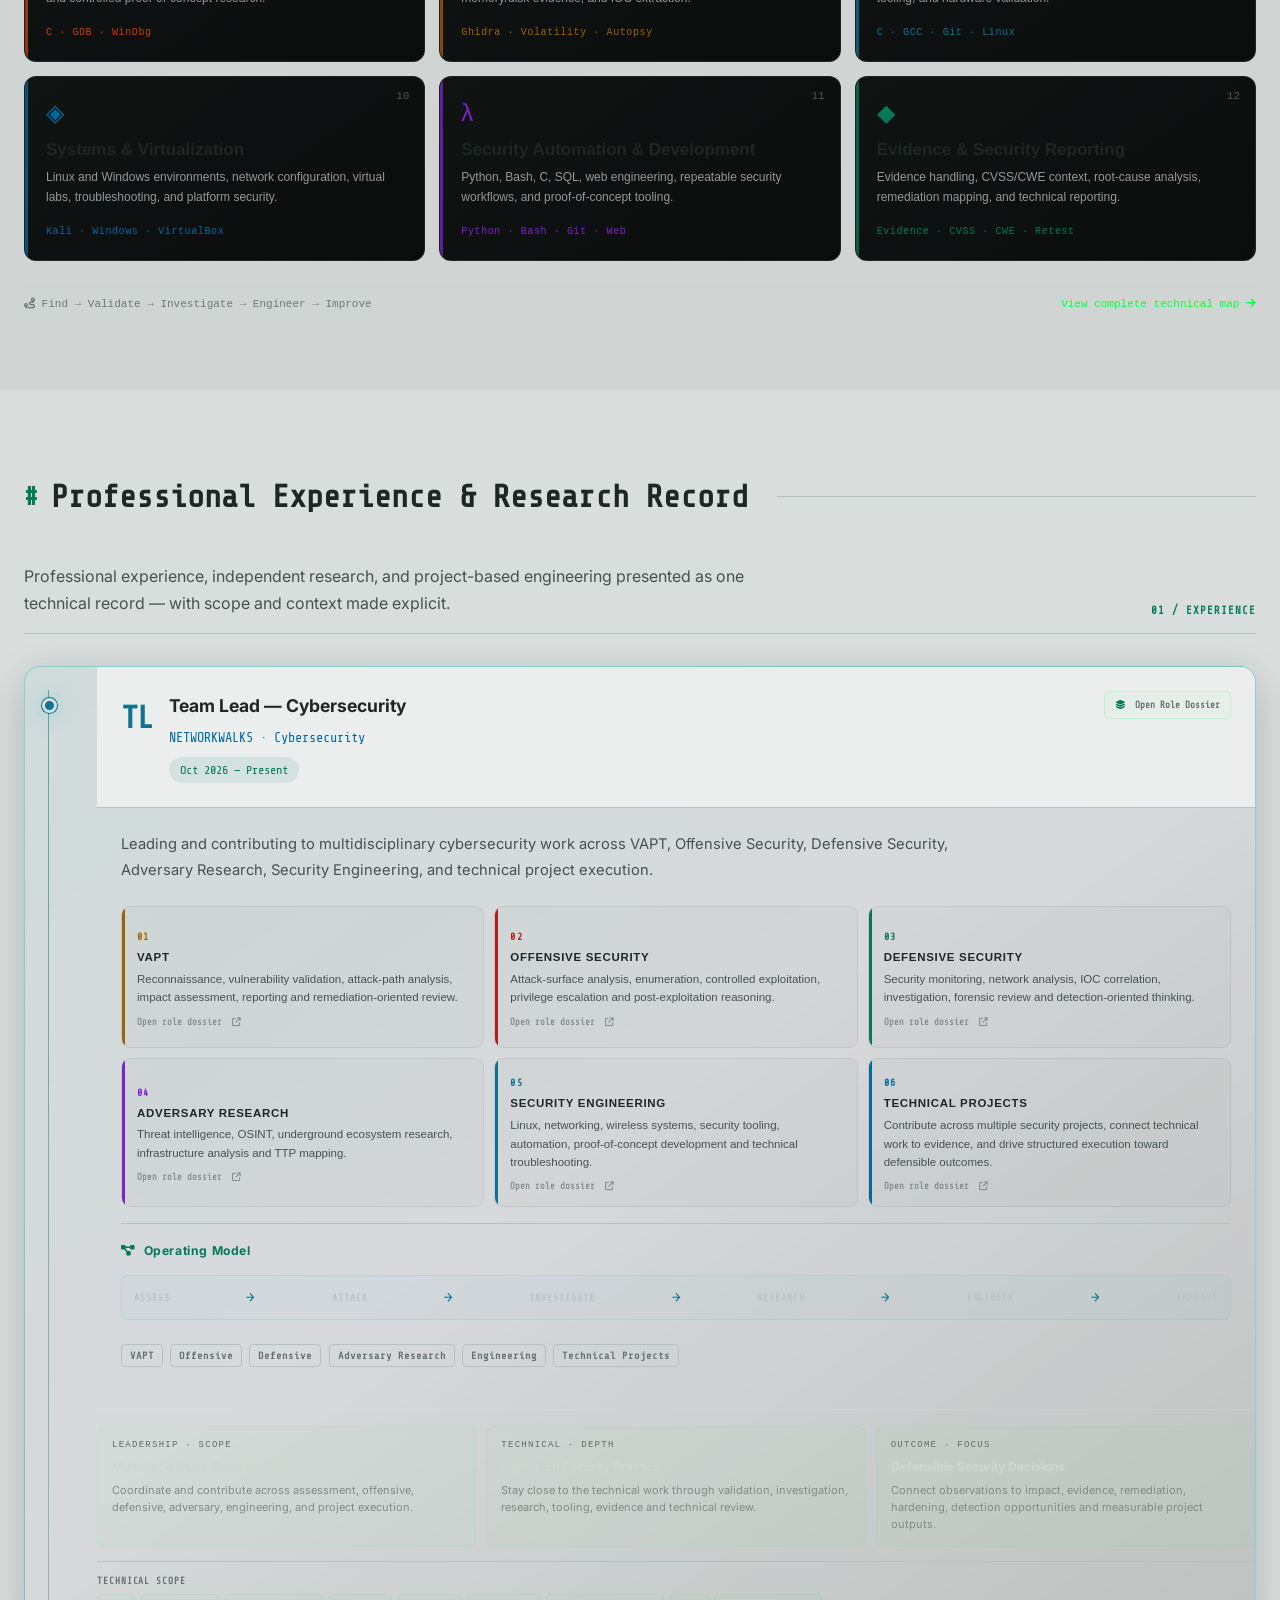
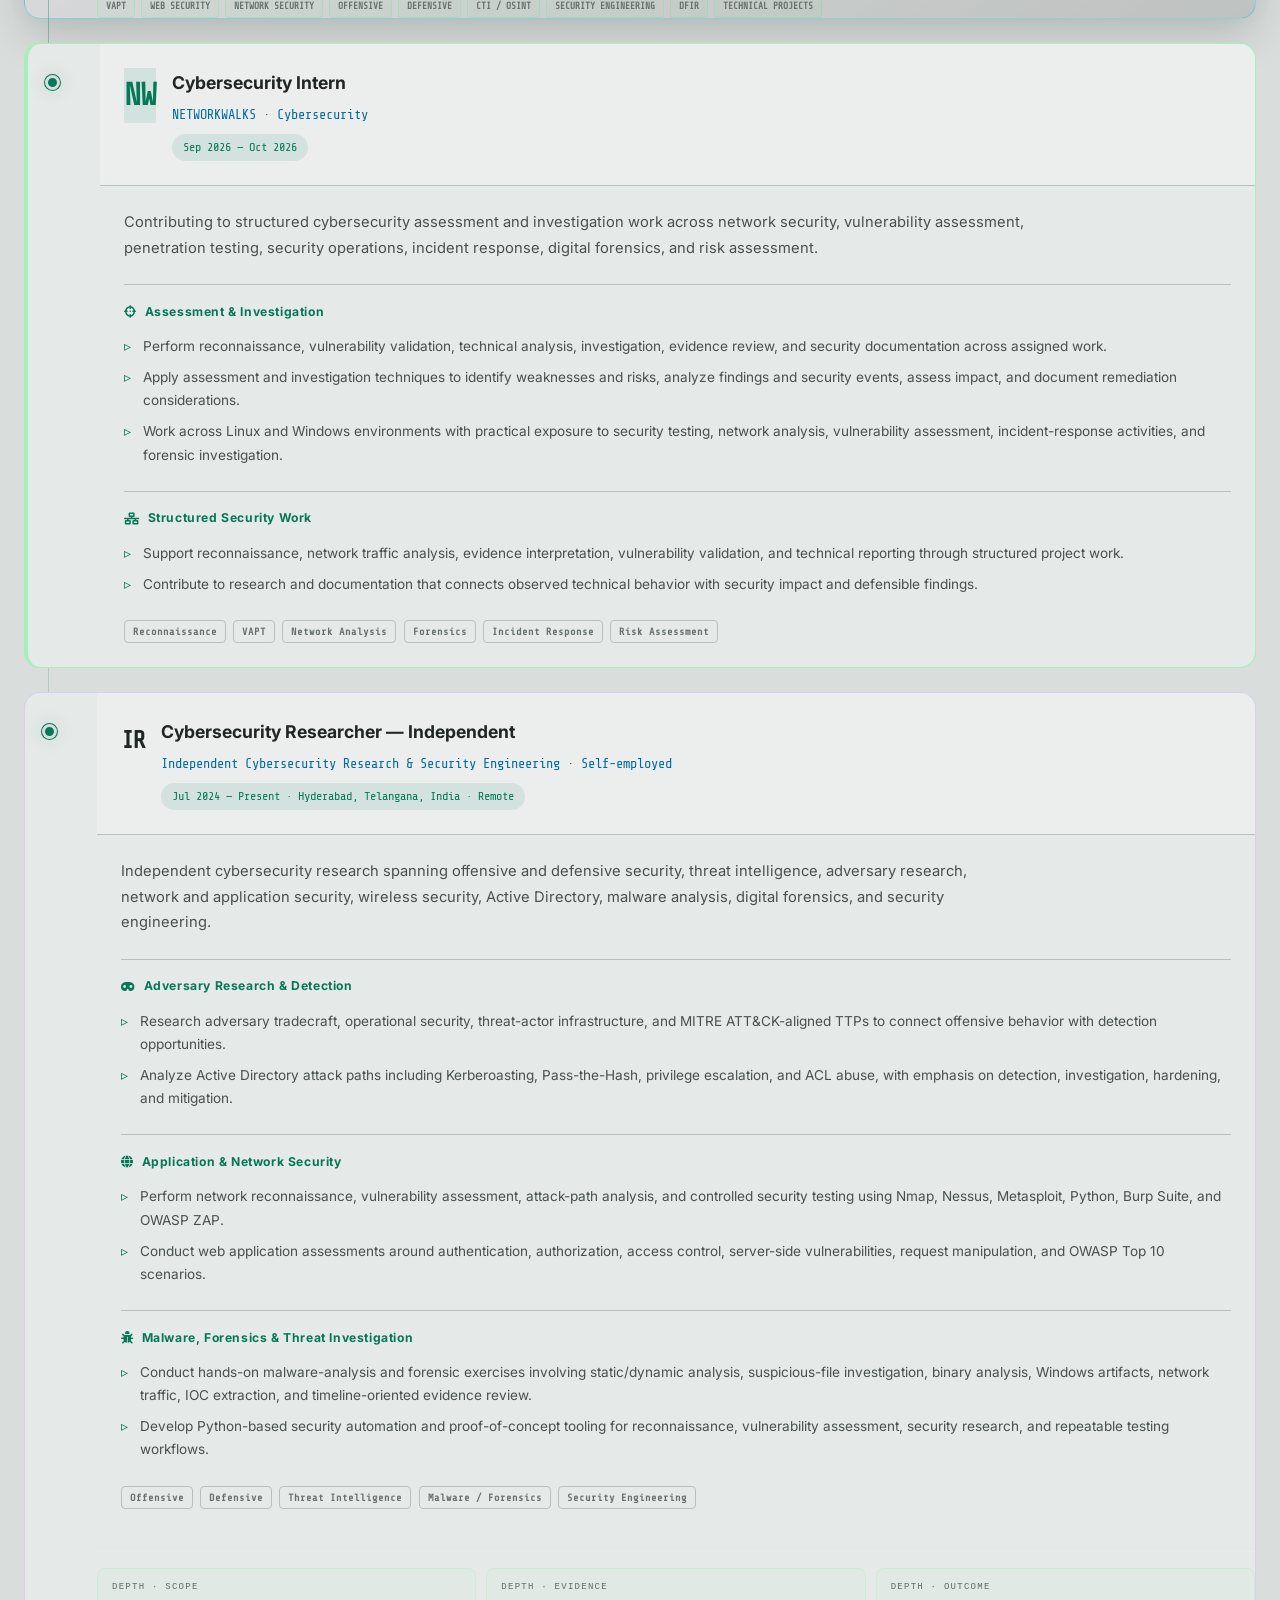
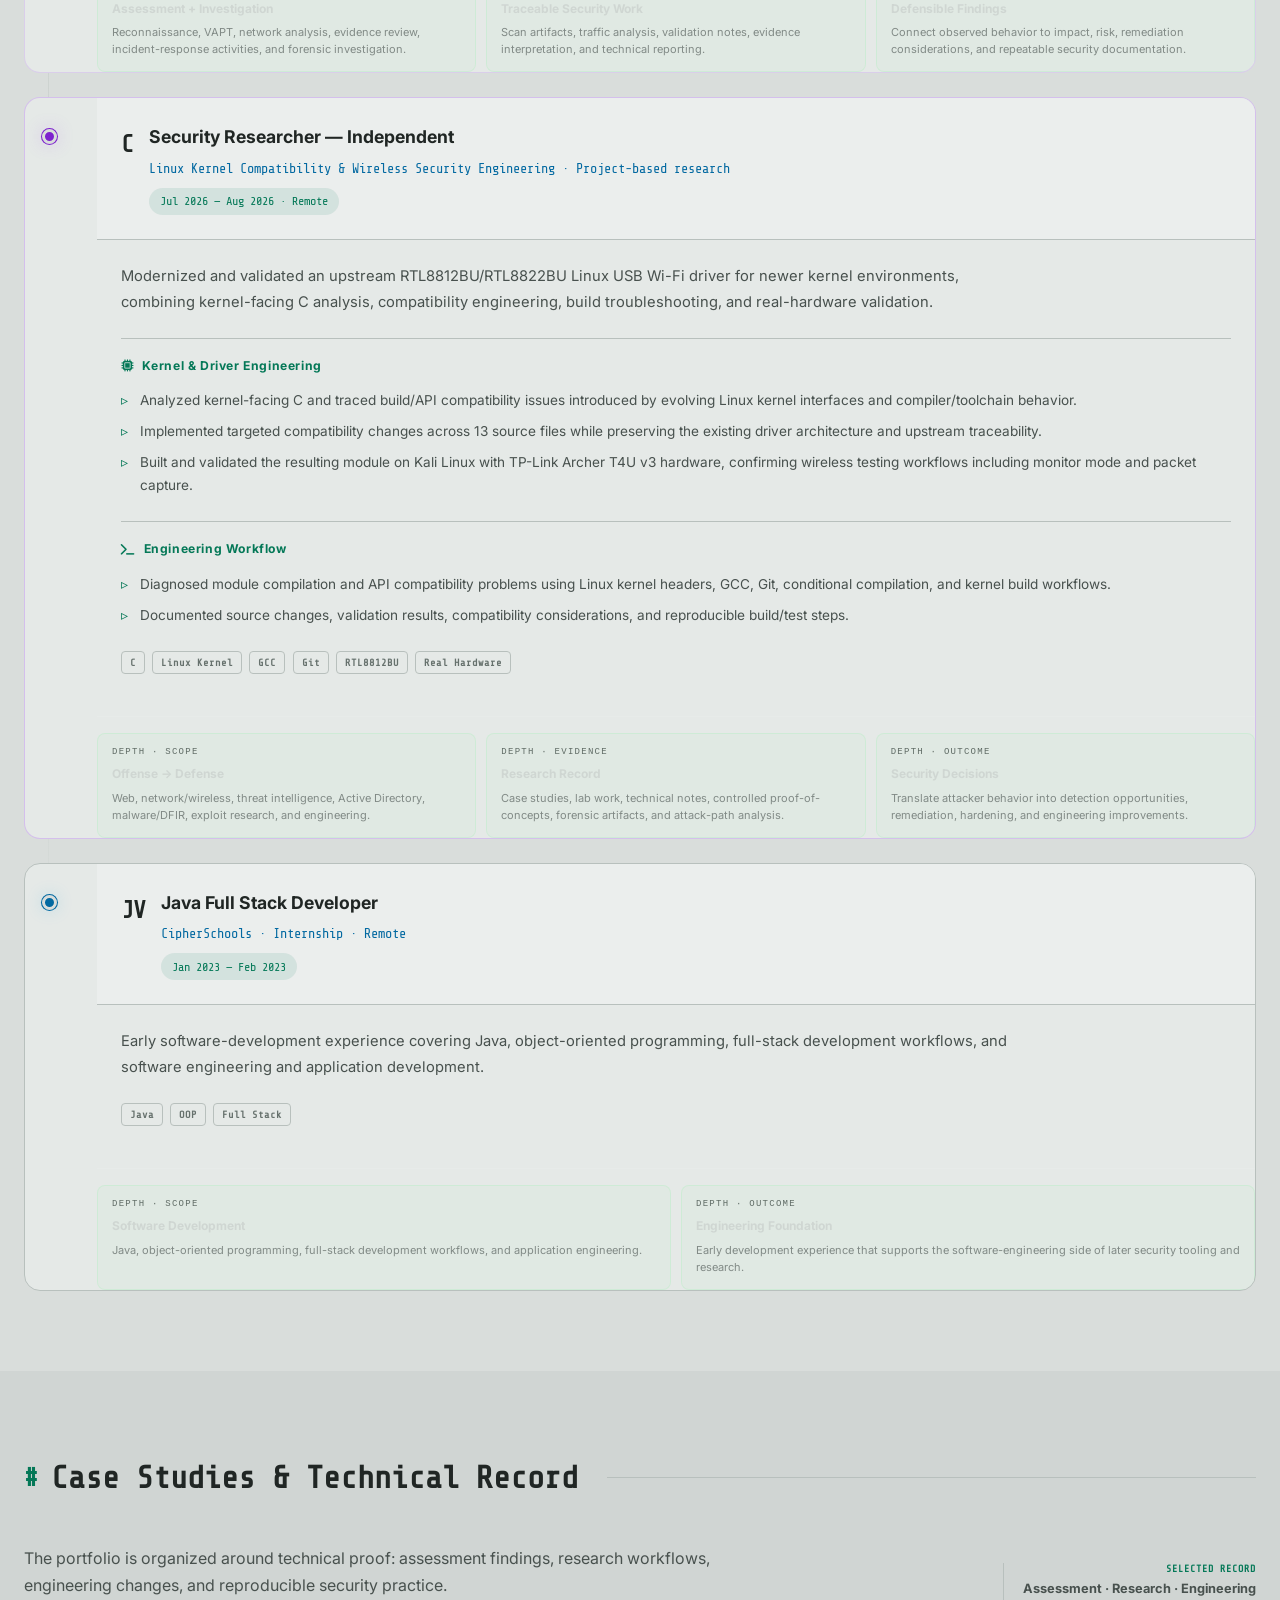
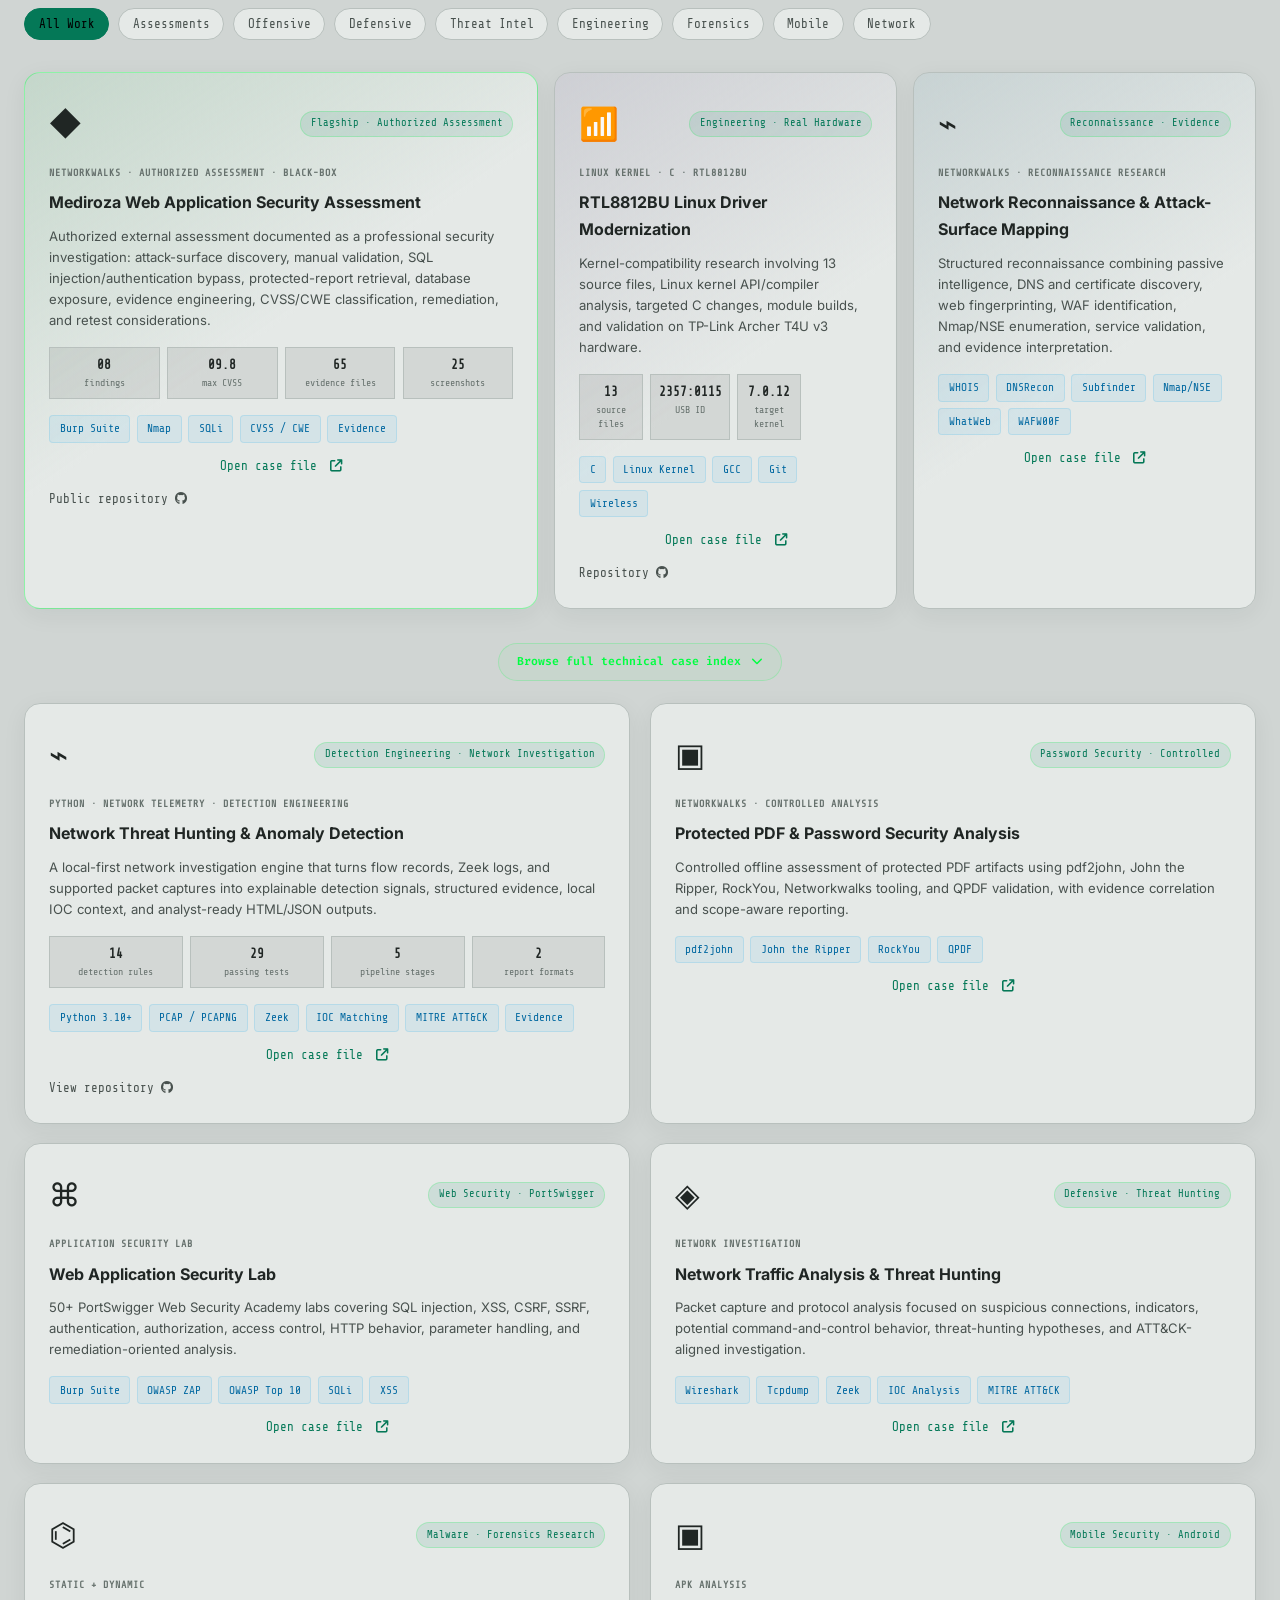
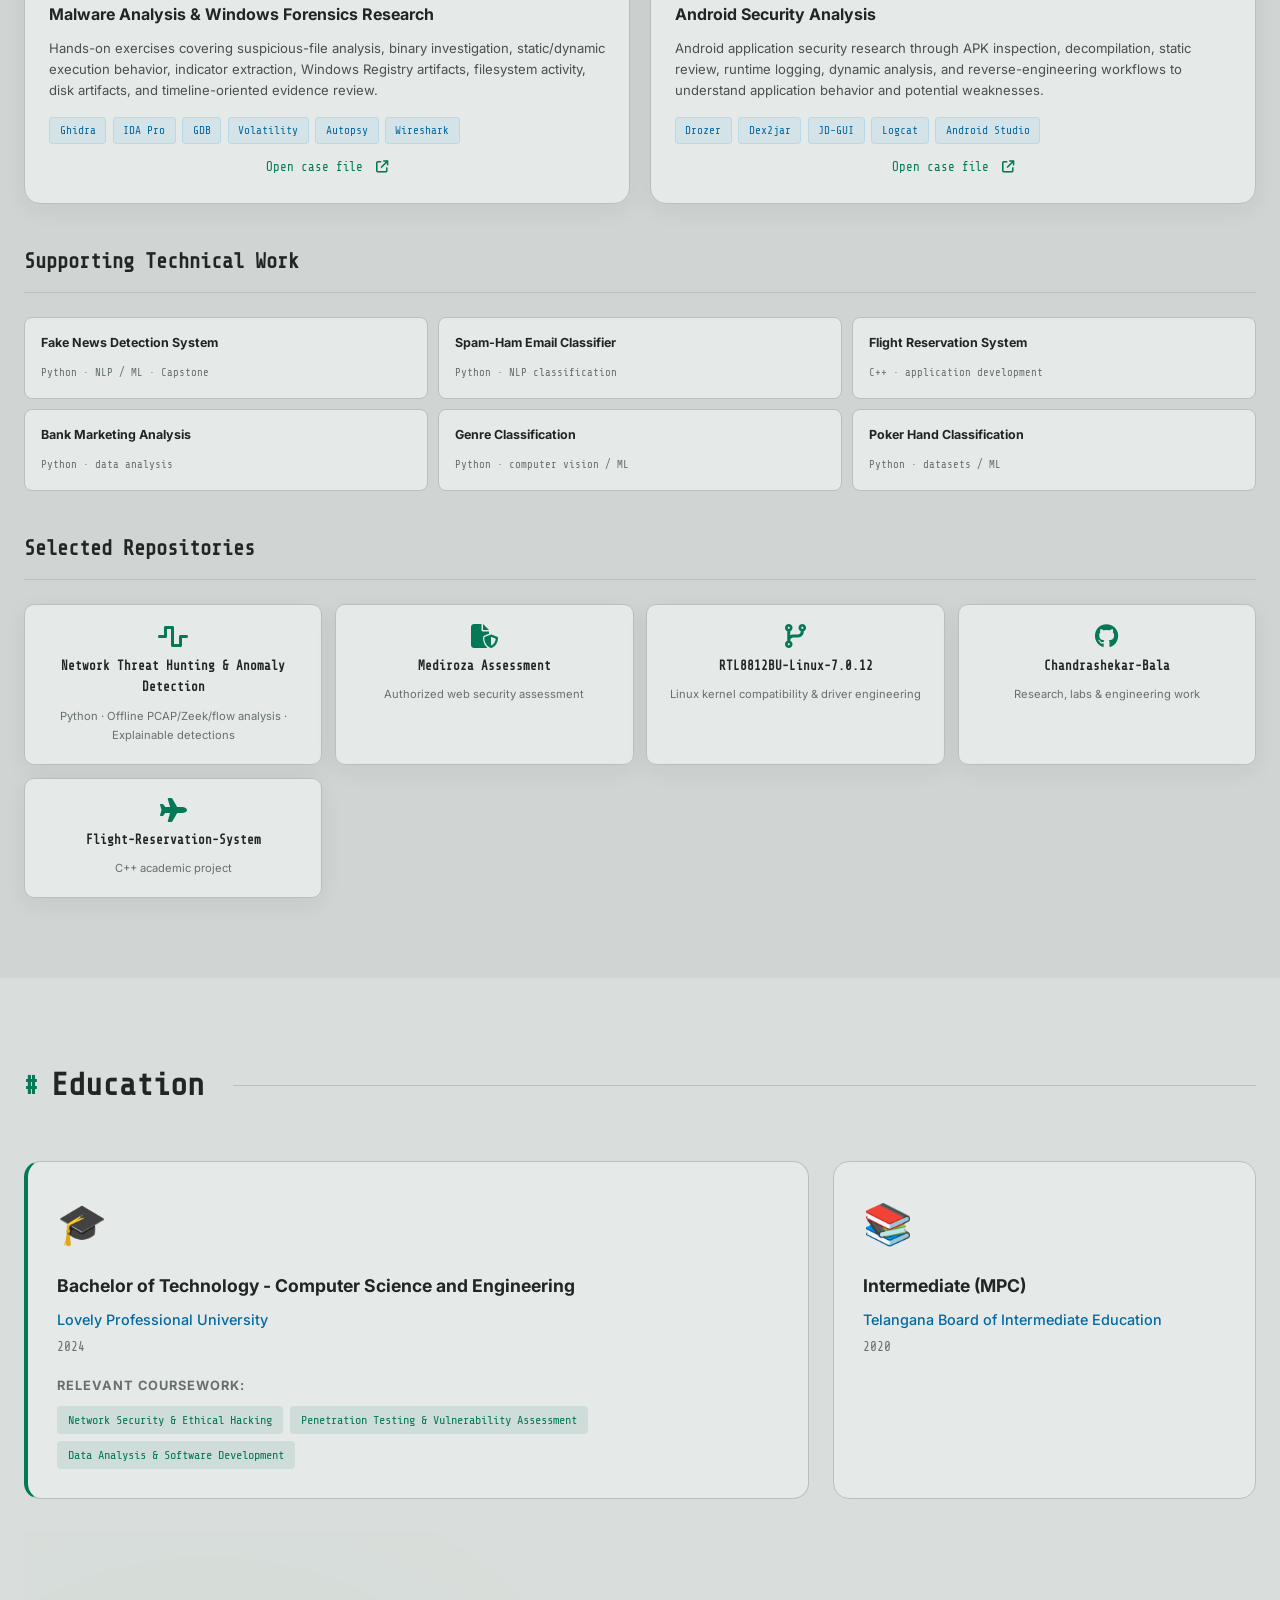
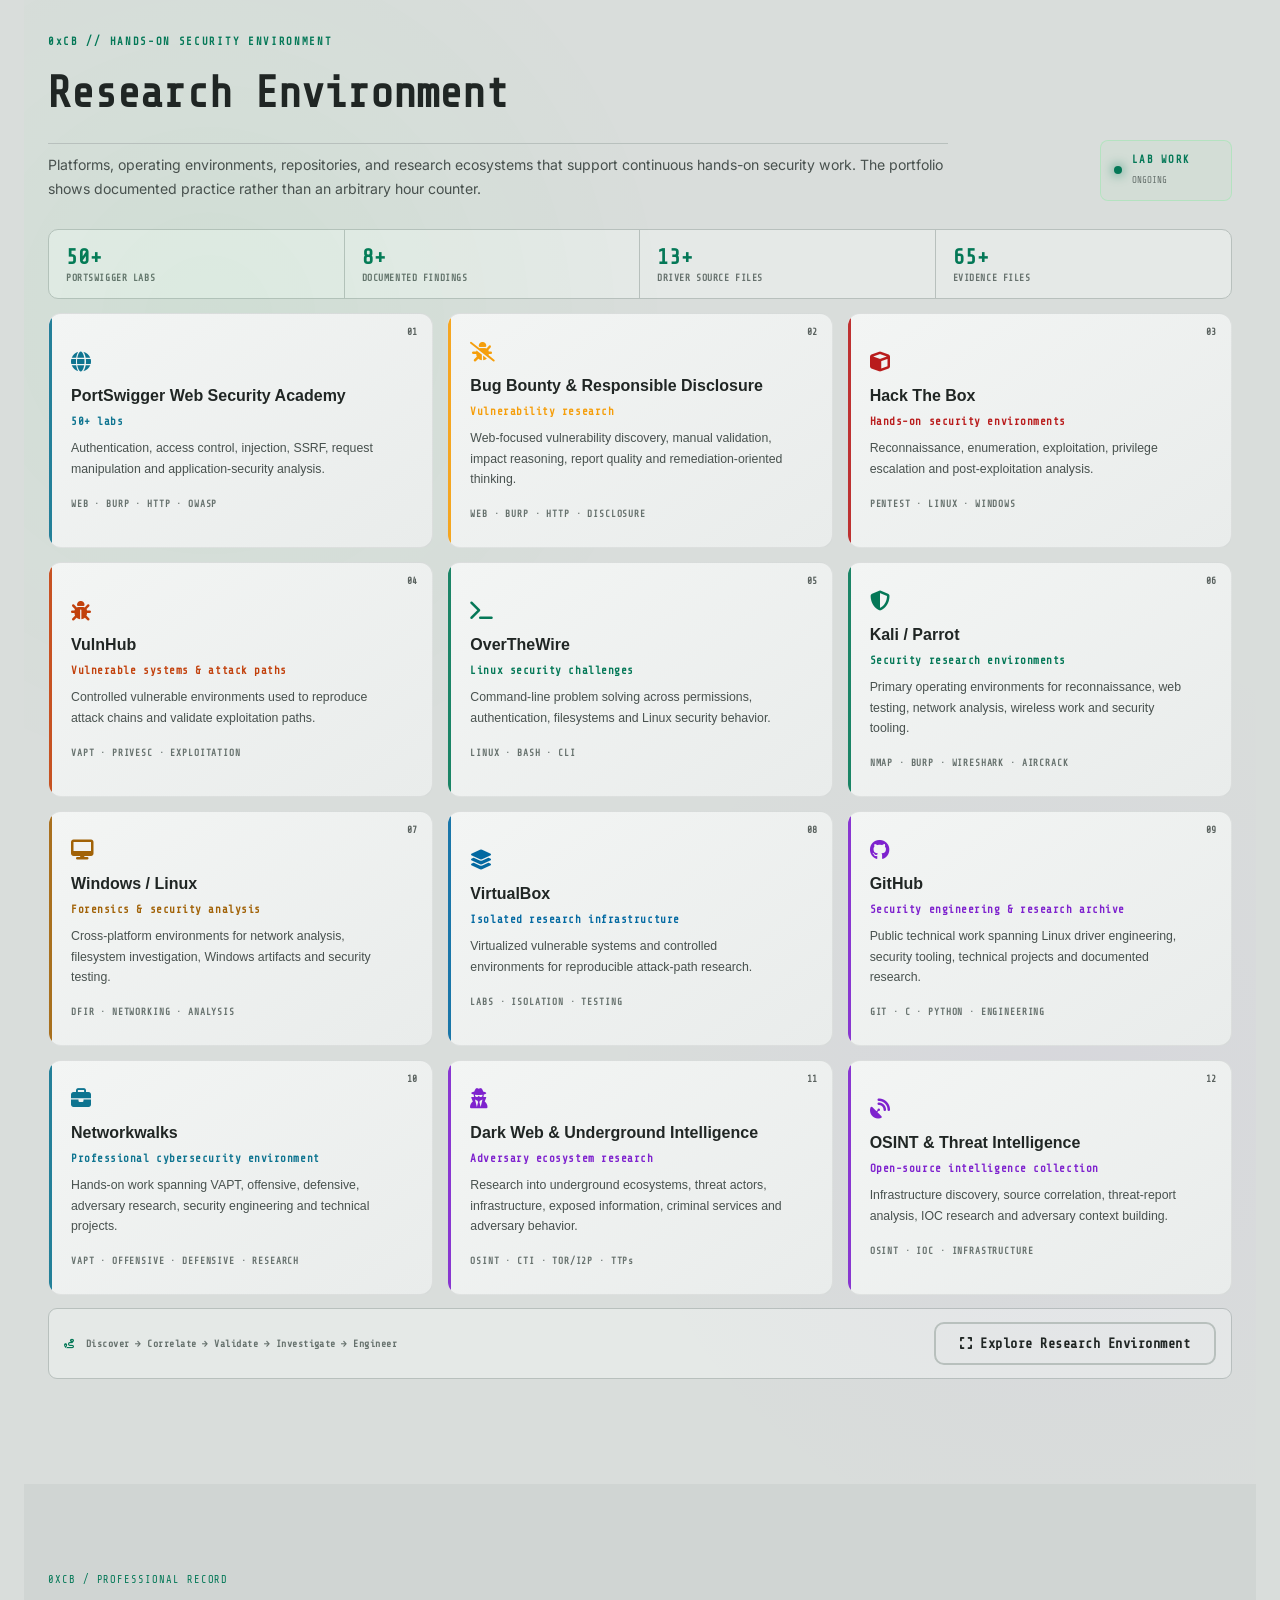
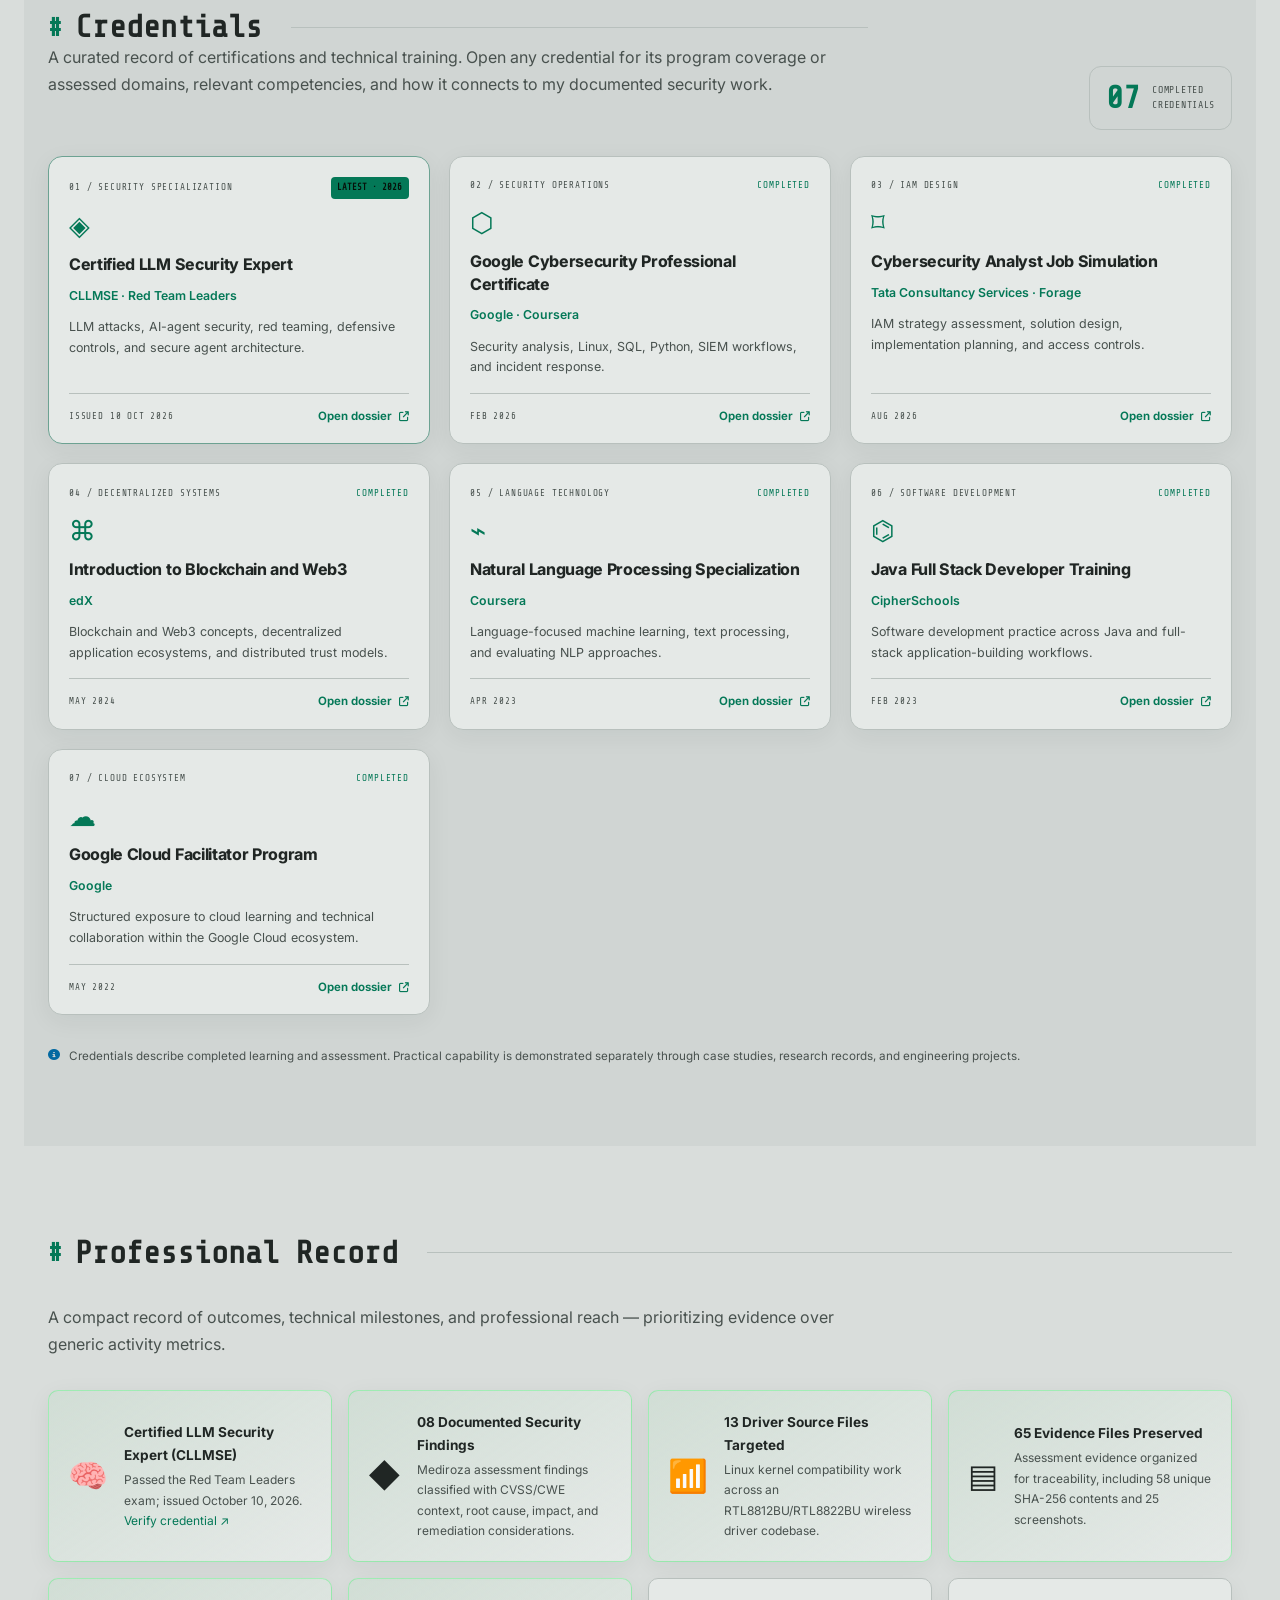
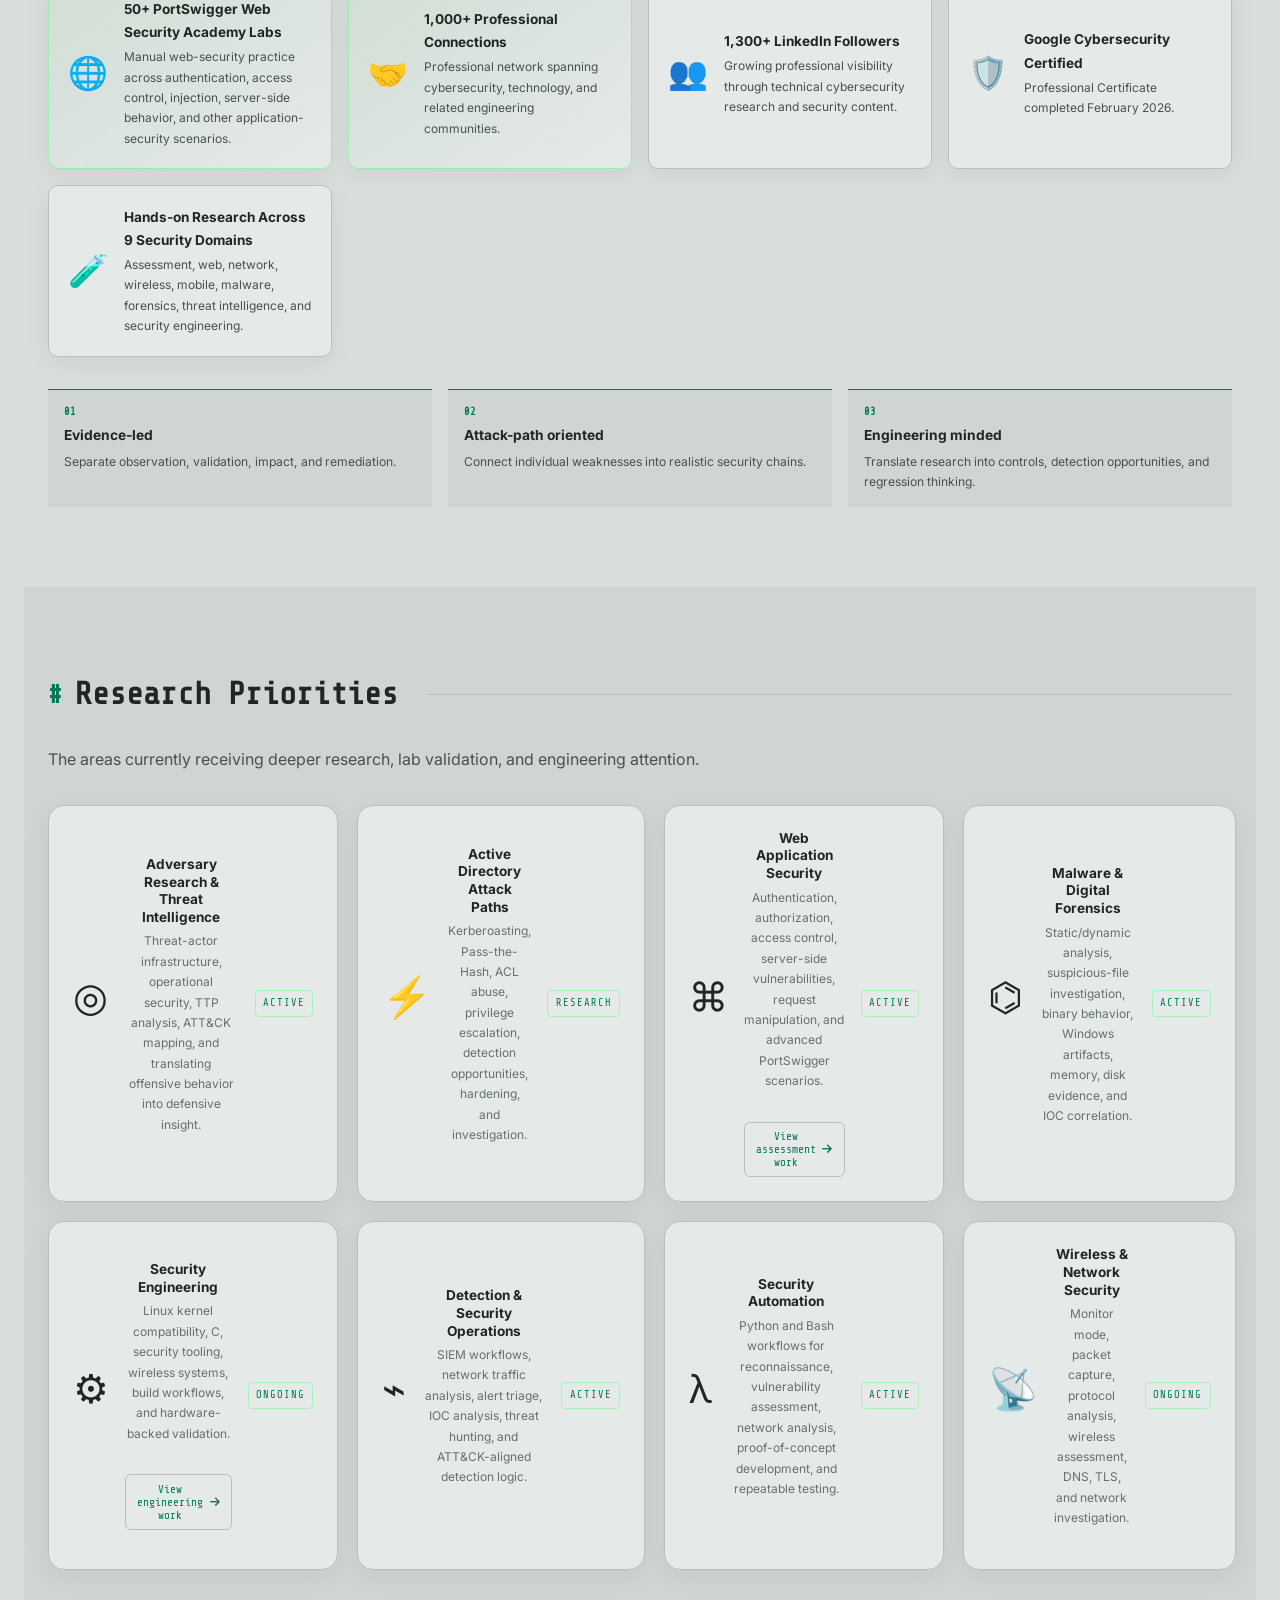
==== commit ed82268a: "Update index.html" ====
--- a/index.html
+++ b/index.html
@@ -23,9 +23,7 @@
 <link href="https://unpkg.com/aos@2.3.1/dist/aos.css" rel="stylesheet"/>
 </head>
 <body>
-<!-- Matrix Rain Canvas -->
 <canvas id="matrixRain"></canvas>
-<!-- Navigation -->
 <nav class="navbar" id="navbar">
 <div class="nav-container">
 <a class="logo" href="#">
@@ -35,17 +33,16 @@
 </a>
 <div class="nav-links"><a href="#home"><i class="fas fa-house"></i> Overview</a><a href="#about"><i class="fas fa-user-tie"></i> Profile</a><a href="#security-command"><i class="fas fa-crosshairs"></i> Security Command</a><a href="#experience"><i class="fas fa-briefcase"></i> Experience</a><a href="#projects"><i class="fas fa-diagram-project"></i> Case Studies</a><a href="#services"><i class="fas fa-shield-halved"></i> Services</a><a href="#connect"><i class="fas fa-envelope"></i> Contact</a></div>
 <div class="nav-actions">
-<button aria-label="Open command center" class="quick-action-toggle" id="commandTrigger" title="Command Center (Ctrl+K)"><i class="fas fa-terminal"></i></button><button aria-label="Start a conversation" class="quick-action-toggle nav-conversation-trigger" id="navConversationTrigger" title="Start a Conversation"><i class="fas fa-comments"></i></button>
-<button aria-label="Toggle theme" class="theme-toggle">
+<button aria-label="Open command center" class="quick-action-toggle" id="commandTrigger" title="Command Center (Ctrl+K)" type="button"><i class="fas fa-terminal"></i></button><button aria-label="Start a conversation" class="quick-action-toggle nav-conversation-trigger" id="navConversationTrigger" title="Start a Conversation" type="button"><i class="fas fa-comments"></i></button>
+<button aria-label="Toggle theme" class="theme-toggle" type="button">
 <i class="fas fa-moon"></i>
 </button>
-<button aria-label="Menu" class="hamburger">
+<button aria-label="Menu" class="hamburger" type="button">
 <span></span><span></span><span></span>
 </button>
 </div>
 </div>
 </nav>
-<!-- Hero Section -->
 <section class="hero" id="home">
 <div class="hero-content">
 <div class="hero-grid">
@@ -88,7 +85,7 @@
 <div class="stat-item"><span class="stat-number" data-count="13+">13+</span><span class="stat-label">Driver Source Files</span></div>
 <div class="stat-item"><span class="stat-number" data-count="65+">65+</span><span class="stat-label">Evidence Files Preserved</span></div>
 <div class="stat-item stat-research-proof"><span class="stat-number" data-count="50+">50+</span><span class="stat-label">PortSwigger Web Labs</span></div>
-<button class="hero-research-access" id="heroResearchEnvironment" type="button" aria-haspopup="dialog" aria-controls="researchMapModal"><span class="hero-research-access-icon"><i class="fas fa-crosshairs"></i></span><span class="hero-research-access-copy"><strong>0xCB // HANDS-ON SECURITY ENVIRONMENT</strong><small>Explore the platforms, systems, repositories and intelligence ecosystems behind the work.</small></span><i class="fas fa-arrow-right hero-research-access-arrow" aria-hidden="true"></i></button>
+<button aria-controls="researchMapModal" aria-haspopup="dialog" class="hero-research-access" id="heroResearchEnvironment" type="button"><span class="hero-research-access-icon"><i class="fas fa-crosshairs"></i></span><span class="hero-research-access-copy"><strong>0xCB // HANDS-ON SECURITY ENVIRONMENT</strong><small>Explore the platforms, systems, repositories and intelligence ecosystems behind the work.</small></span><i aria-hidden="true" class="fas fa-arrow-right hero-research-access-arrow"></i></button>
 </div>
 <div class="hero-social-proof"><span class="network-primary">1,000+ professional connections</span><span class="network-secondary">1,300+ LinkedIn followers</span><span class="network-labs">50+ PortSwigger Web Security Academy labs</span><span class="network-location">Hyderabad · India</span></div>
 <div class="hero-socials">
@@ -102,11 +99,11 @@
 <i class="fas fa-envelope"></i> Email
                         </a>
 </div>
-<div class="hero-command-ribbon" aria-label="Portfolio command shortcuts">
+<div aria-label="Portfolio command shortcuts" class="hero-command-ribbon">
 <span><i class="fas fa-satellite-dish"></i> RESEARCH OS ONLINE</span>
-<button type="button" class="ribbon-action" data-command-action="cases">CASE FILES</button>
-<button type="button" class="ribbon-action" data-command-action="capabilities">CAPABILITIES</button>
-<button type="button" class="ribbon-action" data-command-action="conversation">CONTACT</button>
+<button class="ribbon-action" data-command-action="cases" type="button">CASE FILES</button>
+<button class="ribbon-action" data-command-action="capabilities" type="button">CAPABILITIES</button>
+<button class="ribbon-action" data-command-action="conversation" type="button">CONTACT</button>
 <span class="ribbon-key">CTRL+K</span>
 </div>
 </div>
@@ -142,7 +139,6 @@
 <span>SCROLL DOWN</span>
 </div>
 </section>
-<!-- About Section -->
 <section class="about section-dark" id="about">
 <div class="section-container">
 <h2 class="section-title">
@@ -238,7 +234,6 @@
 </div>
 </div>
 </section>
-<!-- Core Competencies Section -->
 <section class="security-command section-dark" id="security-command">
 <div class="section-container">
 <h2 class="section-title"><span class="title-hash">#</span><span class="title-text">Security Command Center</span><span class="title-line"></span></h2>
@@ -270,19 +265,16 @@
 <button class="unified-domain-card domain-automation" data-security-domain="automation" type="button"><span>11</span><i>λ</i><h3>Security Automation &amp; Development</h3><p>Python, Bash, C, SQL, web engineering, repeatable security workflows, and proof-of-concept tooling.</p><small>Python · Bash · Git · Web</small></button>
 <button class="unified-domain-card domain-research" data-security-domain="research" type="button"><span>12</span><i>◆</i><h3>Evidence &amp; Security Reporting</h3><p>Evidence handling, CVSS/CWE context, root-cause analysis, remediation mapping, and technical reporting.</p><small>Evidence · CVSS · CWE · Retest</small></button>
 </div>
-<div class="command-center-footer"><span><i class="fas fa-route"></i> Find → Validate → Investigate → Engineer → Improve</span><button class="command-center-mini" type="button" id="openSecurityCommandBottom">View complete technical map <i class="fas fa-arrow-right"></i></button></div>
-</div>
-</section>
-<!-- Professional Services -->
-
-<!-- Experience Section -->
+<div class="command-center-footer"><span><i class="fas fa-route"></i> Find → Validate → Investigate → Engineer → Improve</span><button class="command-center-mini" id="openSecurityCommandBottom" type="button">View complete technical map <i class="fas fa-arrow-right"></i></button></div>
+</div>
+</section>
 <section class="experience" id="experience">
 <div class="section-container">
 <h2 class="section-title"><span class="title-hash">#</span><span class="title-text">Professional Experience &amp; Research Record</span><span class="title-line"></span></h2>
 <div class="experience-intro"><p>Professional experience, independent research, and project-based engineering presented as one technical record — with scope and context made explicit.</p><span class="record-label">01 / EXPERIENCE</span></div>
 <div class="exp-timeline upgraded-experience">
 <article class="exp-card exp-teamlead">
-<div class="exp-header"><div class="exp-icon-large">TL</div><div class="exp-title-group"><h3>Team Lead — Cybersecurity</h3><p class="exp-type">NETWORKWALKS · Cybersecurity</p><span class="exp-date">Oct 2026 — Present</span></div><button class="role-open-trigger" type="button" data-role-scope="teamlead"><i class="fas fa-layer-group"></i> Open Role Dossier</button></div>
+<div class="exp-header"><div class="exp-icon-large">TL</div><div class="exp-title-group"><h3>Team Lead — Cybersecurity</h3><p class="exp-type">NETWORKWALKS · Cybersecurity</p><span class="exp-date">Oct 2026 — Present</span></div><button class="role-open-trigger" data-role-scope="teamlead" type="button"><i class="fas fa-layer-group"></i> Open Role Dossier</button></div>
 <div class="exp-body">
 <p class="exp-summary">Leading and contributing to multidisciplinary cybersecurity work across VAPT, Offensive Security, Defensive Security, Adversary Research, Security Engineering, and technical project execution.</p>
 <div class="exp-scope-grid">
@@ -297,7 +289,7 @@
 <div class="exp-proof"><span>VAPT</span><span>Offensive</span><span>Defensive</span><span>Adversary Research</span><span>Engineering</span><span>Technical Projects</span></div>
 </div>
 <div class="exp-depth-grid"><div><span>LEADERSHIP · SCOPE</span><strong>Multidisciplinary Security Work</strong><p>Coordinate and contribute across assessment, offensive, defensive, adversary, engineering, and project execution.</p></div><div><span>TECHNICAL · DEPTH</span><strong>Hands-on Security Practice</strong><p>Stay close to the technical work through validation, investigation, research, tooling, evidence and technical review.</p></div><div><span>OUTCOME · FOCUS</span><strong>Defensible Security Decisions</strong><p>Connect observations to impact, evidence, remediation, hardening, detection opportunities and measurable project outputs.</p></div></div>
-<div class="role-skill-strip"><span class="role-skill-label">TECHNICAL SCOPE</span><div class="role-skill-chips"><button type="button" data-role-skill="vapt">VAPT</button><button type="button" data-role-skill="web">WEB SECURITY</button><button type="button" data-role-skill="network">NETWORK SECURITY</button><button type="button" data-role-skill="offensive">OFFENSIVE</button><button type="button" data-role-skill="defensive">DEFENSIVE</button><button type="button" data-role-skill="adversary">CTI / OSINT</button><button type="button" data-role-skill="engineering">SECURITY ENGINEERING</button><button type="button" data-role-skill="forensics">DFIR</button><button type="button" data-role-skill="projects">TECHNICAL PROJECTS</button></div></div>
+<div class="role-skill-strip"><span class="role-skill-label">TECHNICAL SCOPE</span><div class="role-skill-chips"><button data-role-skill="vapt" type="button">VAPT</button><button data-role-skill="web" type="button">WEB SECURITY</button><button data-role-skill="network" type="button">NETWORK SECURITY</button><button data-role-skill="offensive" type="button">OFFENSIVE</button><button data-role-skill="defensive" type="button">DEFENSIVE</button><button data-role-skill="adversary" type="button">CTI / OSINT</button><button data-role-skill="engineering" type="button">SECURITY ENGINEERING</button><button data-role-skill="forensics" type="button">DFIR</button><button data-role-skill="projects" type="button">TECHNICAL PROJECTS</button></div></div>
 </article>
 <article class="exp-card main-exp exp-networkwalks">
 <div class="exp-header">
@@ -311,7 +303,6 @@
 <div class="exp-proof"><span>Reconnaissance</span><span>VAPT</span><span>Network Analysis</span><span>Forensics</span><span>Incident Response</span><span>Risk Assessment</span></div>
 </div>
 </article>
-
 <article class="exp-card exp-independent">
 <div class="exp-header"><div class="exp-icon">IR</div><div class="exp-title-group"><h3>Cybersecurity Researcher — Independent</h3><p class="exp-type">Independent Cybersecurity Research &amp; Security Engineering · Self-employed</p><span class="exp-date">Jul 2024 — Present · Hyderabad, Telangana, India · Remote</span></div></div>
 <div class="exp-body">
@@ -338,12 +329,11 @@
 </div>
 </div>
 </section>
-<!-- Projects Section -->
 <section class="projects section-dark" id="projects">
 <div class="section-container">
 <h2 class="section-title"><span class="title-hash">#</span><span class="title-text">Case Studies &amp; Technical Record</span><span class="title-line"></span></h2>
 <div class="projects-intro"><div><p class="section-lead">The portfolio is organized around technical proof: assessment findings, research workflows, engineering changes, and reproducible security practice.</p></div><div class="project-record"><span>SELECTED RECORD</span><strong>Assessment · Research · Engineering</strong></div></div>
-<div aria-label="Project filters" class="project-filters" role="tablist"><button class="project-filter active" data-filter="all">All Work</button><button class="project-filter" data-filter="assessment">Assessments</button><button class="project-filter" data-filter="offensive">Offensive</button><button class="project-filter" data-filter="defensive">Defensive</button><button class="project-filter" data-filter="threat">Threat Intel</button><button class="project-filter" data-filter="engineering">Engineering</button><button class="project-filter" data-filter="forensics">Forensics</button><button class="project-filter" data-filter="mobile">Mobile</button><button class="project-filter" data-filter="network">Network</button></div>
+<div aria-label="Project filters" class="project-filters" role="tablist"><button class="project-filter active" data-filter="all" type="button">All Work</button><button class="project-filter" data-filter="assessment" type="button">Assessments</button><button class="project-filter" data-filter="offensive" type="button">Offensive</button><button class="project-filter" data-filter="defensive" type="button">Defensive</button><button class="project-filter" data-filter="threat" type="button">Threat Intel</button><button class="project-filter" data-filter="engineering" type="button">Engineering</button><button class="project-filter" data-filter="forensics" type="button">Forensics</button><button class="project-filter" data-filter="mobile" type="button">Mobile</button><button class="project-filter" data-filter="network" type="button">Network</button></div>
 <div class="featured-project-grid">
 <article class="project-card flagship-project case-primary" data-category="assessment offensive web" data-project="mediroza">
 <div class="project-header"><span class="project-icon">◆</span><div class="project-badge">Flagship · Authorized Assessment</div></div>
@@ -356,6 +346,15 @@
 <article class="project-card research-project case-primary" data-category="network threat defensive" data-project="recon"><div class="project-header"><span class="project-icon">⌁</span><div class="project-badge">Reconnaissance · Evidence</div></div><div class="project-kicker">NETWORKWALKS · RECONNAISSANCE RESEARCH</div><h3>Network Reconnaissance &amp; Attack-Surface Mapping</h3><p>Structured reconnaissance combining passive intelligence, DNS and certificate discovery, web fingerprinting, WAF identification, Nmap/NSE enumeration, service validation, and evidence interpretation.</p><div class="project-tags"><span>WHOIS</span><span>DNSRecon</span><span>Subfinder</span><span>Nmap/NSE</span><span>WhatWeb</span><span>WAFW00F</span></div><button class="project-open" type="button">Open case file <i class="fas fa-arrow-up-right-from-square"></i></button></article>
 </div><div class="case-index-controls"><button aria-expanded="false" class="case-index-toggle" id="caseIndexToggle" type="button">Browse full technical case index <i class="fas fa-chevron-down"></i></button></div>
 <div class="projects-grid comprehensive-project-grid">
+<article aria-label="Open Network Threat Hunting and Anomaly Detection project case file" class="project-card case-primary network-threat-hunting-project" data-category="network defensive threat engineering" data-project="nth-signal">
+<div class="project-header"><span class="project-icon">⌁</span><div class="project-badge">Detection Engineering · Network Investigation</div></div>
+<div class="project-kicker">PYTHON · NETWORK TELEMETRY · DETECTION ENGINEERING</div>
+<h3>Network Threat Hunting &amp; Anomaly Detection</h3>
+<p>A local-first network investigation engine that turns flow records, Zeek logs, and supported packet captures into explainable detection signals, structured evidence, local IOC context, and analyst-ready HTML/JSON outputs.</p>
+<div class="project-proof-grid"><span><b>14</b> detection rules</span><span><b>29</b> passing tests</span><span><b>5</b> pipeline stages</span><span><b>2</b> report formats</span></div>
+<div class="project-tags"><span>Python 3.10+</span><span>PCAP / PCAPNG</span><span>Zeek</span><span>IOC Matching</span><span>MITRE ATT&amp;CK</span><span>Evidence</span></div>
+<div class="project-actions"><button class="project-open" type="button">Open case file <i class="fas fa-arrow-up-right-from-square"></i></button><a class="project-repo-link" href="https://github.com/Chandrashekar-Bala/Network-Threat-Hunting-and-Anomaly-Detection" rel="noopener noreferrer" target="_blank">View repository <i class="fab fa-github"></i></a></div>
+</article>
 <article class="project-card case-primary" data-category="network defensive" data-project="password"><div class="project-header"><span class="project-icon">▣</span><div class="project-badge">Password Security · Controlled</div></div><div class="project-kicker">NETWORKWALKS · CONTROLLED ANALYSIS</div><h3>Protected PDF &amp; Password Security Analysis</h3><p>Controlled offline assessment of protected PDF artifacts using pdf2john, John the Ripper, RockYou, Networkwalks tooling, and QPDF validation, with evidence correlation and scope-aware reporting.</p><div class="project-tags"><span>pdf2john</span><span>John the Ripper</span><span>RockYou</span><span>QPDF</span></div><button class="project-open" type="button">Open case file <i class="fas fa-arrow-up-right-from-square"></i></button></article>
 <article class="project-card case-primary" data-category="web offensive" data-project="web"><div class="project-header"><span class="project-icon">⌘</span><div class="project-badge">Web Security · PortSwigger</div></div><div class="project-kicker">APPLICATION SECURITY LAB</div><h3>Web Application Security Lab</h3><p>50+ PortSwigger Web Security Academy labs covering SQL injection, XSS, CSRF, SSRF, authentication, authorization, access control, HTTP behavior, parameter handling, and remediation-oriented analysis.</p><div class="project-tags"><span>Burp Suite</span><span>OWASP ZAP</span><span>OWASP Top 10</span><span>SQLi</span><span>XSS</span></div><button class="project-open" type="button">Open case file <i class="fas fa-arrow-up-right-from-square"></i></button></article>
 <article class="project-card case-primary" data-category="network defensive threat" data-project="threat"><div class="project-header"><span class="project-icon">◈</span><div class="project-badge">Defensive · Threat Hunting</div></div><div class="project-kicker">NETWORK INVESTIGATION</div><h3>Network Traffic Analysis &amp; Threat Hunting</h3><p>Packet capture and protocol analysis focused on suspicious connections, indicators, potential command-and-control behavior, threat-hunting hypotheses, and ATT&amp;CK-aligned investigation.</p><div class="project-tags"><span>Wireshark</span><span>Tcpdump</span><span>Zeek</span><span>IOC Analysis</span><span>MITRE ATT&amp;CK</span></div><button class="project-open" type="button">Open case file <i class="fas fa-arrow-up-right-from-square"></i></button></article>
@@ -370,6 +369,7 @@
 </div>
 <div class="supporting-work supporting-index"><h3 class="subsection-title">Supporting Technical Work</h3><div class="supporting-grid"><div><b>Fake News Detection System</b><span>Python · NLP / ML · Capstone</span></div><div><b>Spam-Ham Email Classifier</b><span>Python · NLP classification</span></div><div><b>Flight Reservation System</b><span>C++ · application development</span></div><div><b>Bank Marketing Analysis</b><span>Python · data analysis</span></div><div><b>Genre Classification</b><span>Python · computer vision / ML</span></div><div><b>Poker Hand Classification</b><span>Python · datasets / ML</span></div></div></div>
 <div class="featured-repos"><h3 class="subsection-title">Selected Repositories</h3><div class="repos-grid">
+<a class="repo-card network-threat-hunting-repo" href="https://github.com/Chandrashekar-Bala/Network-Threat-Hunting-and-Anomaly-Detection" rel="noopener noreferrer" target="_blank"><i class="fas fa-wave-square"></i><span>Network Threat Hunting &amp; Anomaly Detection</span><small>Python · Offline PCAP/Zeek/flow analysis · Explainable detections</small></a>
 <a class="repo-card" href="https://github.com/Chandrashekar-Bala/Independent-Web-Application-Security-Assessment-Mediroza-General-Hospital" rel="noopener noreferrer" target="_blank"><i class="fas fa-file-shield"></i><span>Mediroza Assessment</span><small>Authorized web security assessment</small></a>
 <a class="repo-card" href="https://github.com/Chandrashekar-Bala/RTL8812BU-Linux-7.0.12" rel="noopener noreferrer" target="_blank"><i class="fas fa-code-branch"></i><span>RTL8812BU-Linux-7.0.12</span><small>Linux kernel compatibility &amp; driver engineering</small></a>
 <a class="repo-card" href="https://github.com/Chandrashekar-Bala" rel="noopener noreferrer" target="_blank"><i class="fab fa-github"></i><span>Chandrashekar-Bala</span><small>Research, labs &amp; engineering work</small></a>
@@ -377,13 +377,11 @@
 </div></div>
 </div>
 </section>
-<!-- Project Details Modal -->
 <div aria-hidden="true" class="project-modal" id="projectModal"><div class="project-modal-backdrop" data-close-modal=""></div><div aria-labelledby="modalTitle" aria-modal="true" class="project-modal-dialog" role="dialog"><button aria-label="Close project details" class="modal-close" data-close-modal="" type="button">×</button><div id="modalContent"></div></div></div><div aria-hidden="true" class="expertise-modal" id="expertiseModal"><div class="expertise-modal-backdrop" data-close-expertise=""></div><div aria-labelledby="expertiseModalTitle" aria-modal="true" class="expertise-modal-dialog" role="dialog"><button aria-label="Close expertise dossier" class="modal-close" data-close-expertise="" type="button">×</button><div class="modal-kicker" id="expertiseModalKicker">TECHNICAL DOMAIN</div><h2 id="expertiseModalTitle">Domain dossier</h2><div id="expertiseModalContent"></div></div></div><div aria-hidden="true" class="case-index-modal" id="caseIndexModal"><div class="case-index-backdrop" data-close-case-index=""></div><div aria-labelledby="caseIndexTitle" aria-modal="true" class="case-index-dialog" role="dialog"><button aria-label="Close case index" class="modal-close" data-close-case-index="" type="button">×</button><span class="modal-kicker">TECHNICAL RECORD</span><h2 id="caseIndexTitle">Full case file index</h2><p class="case-index-lead">The complete project record remains available here without turning the main page into a wall of cards. Select any case file to open its technical dossier.</p><div class="case-index-list" id="caseIndexList"></div></div></div>
-<!-- Unified Security Command Center Modal -->
 <div aria-hidden="true" class="security-command-modal" id="securityCommandModal">
 <div class="security-command-modal-backdrop" data-close-security-command=""></div>
-<div class="security-command-modal-dialog" role="dialog" aria-modal="true" aria-labelledby="securityCommandModalTitle">
-<button class="modal-close" aria-label="Close security command center" data-close-security-command="" type="button">×</button>
+<div aria-labelledby="securityCommandModalTitle" aria-modal="true" class="security-command-modal-dialog" role="dialog">
+<button aria-label="Close security command center" class="modal-close" data-close-security-command="" type="button">×</button>
 <div class="security-command-modal-head"><span class="modal-kicker">0xCB · TECHNICAL COMMAND CENTER</span><span class="security-command-live"><i class="fas fa-circle"></i> LIVE MAP</span></div>
 <h2 id="securityCommandModalTitle">Security Practice Map</h2>
 <p class="security-command-modal-lead">A single technical index connecting disciplines to methods, tooling, evidence, and the case work where those skills are applied.</p>
@@ -391,7 +389,6 @@
 <div class="security-command-modal-content" id="securityCommandModalContent"></div>
 </div>
 </div>
-<!-- Education Section -->
 <section class="education" id="education">
 <div class="section-container">
 <h2 class="section-title">
@@ -421,113 +418,99 @@
 <p class="edu-year">2020</p>
 </div>
 </div>
-<!-- Research Environment -->
 <section class="research-environment" id="research-environment">
 <div class="section-container">
 <div class="research-env-head"><div><span class="section-kicker">0xCB // HANDS-ON SECURITY ENVIRONMENT</span><h2 class="subsection-title">Research Environment</h2><p>Platforms, operating environments, repositories, and research ecosystems that support continuous hands-on security work. The portfolio shows documented practice rather than an arbitrary hour counter.</p></div><div class="lab-signal"><span class="signal-dot"></span><div><strong>LAB WORK</strong><small>ONGOING</small></div></div></div>
 <div class="lab-proof-strip"><div><strong>50+</strong><span>PortSwigger labs</span></div><div><strong>8+</strong><span>documented findings</span></div><div><strong>13+</strong><span>driver source files</span></div><div><strong>65+</strong><span>evidence files</span></div></div>
 <div class="research-env-grid">
-<button class="env-card env-web" data-env="portswigger" type="button" onclick="window.cbOpenEnvironment && window.cbOpenEnvironment('portswigger')"><span class="env-index">01</span><i class="fas fa-globe"></i><h3>PortSwigger Web Security Academy</h3><strong>50+ labs</strong><p>Authentication, access control, injection, SSRF, request manipulation and application-security analysis.</p><small>WEB · BURP · HTTP · OWASP</small></button>
-<button class="env-card env-bugbounty" data-env="bugbounty" type="button" onclick="window.cbOpenEnvironment && window.cbOpenEnvironment('bugbounty')"><span class="env-index">02</span><i class="fas fa-bug-slash"></i><h3>Bug Bounty &amp; Responsible Disclosure</h3><strong>Vulnerability research</strong><p>Web-focused vulnerability discovery, manual validation, impact reasoning, report quality and remediation-oriented thinking.</p><small>WEB · BURP · HTTP · DISCLOSURE</small></button>
-<button class="env-card env-offensive" data-env="htb" type="button" onclick="window.cbOpenEnvironment && window.cbOpenEnvironment('htb')"><span class="env-index">03</span><i class="fas fa-cube"></i><h3>Hack The Box</h3><strong>Hands-on security environments</strong><p>Reconnaissance, enumeration, exploitation, privilege escalation and post-exploitation analysis.</p><small>PENTEST · LINUX · WINDOWS</small></button>
-<button class="env-card env-vuln" data-env="vulnhub" type="button" onclick="window.cbOpenEnvironment && window.cbOpenEnvironment('vulnhub')"><span class="env-index">04</span><i class="fas fa-bug"></i><h3>VulnHub</h3><strong>Vulnerable systems &amp; attack paths</strong><p>Controlled vulnerable environments used to reproduce attack chains and validate exploitation paths.</p><small>VAPT · PRIVESC · EXPLOITATION</small></button>
-<button class="env-card env-linux" data-env="overthewire" type="button" onclick="window.cbOpenEnvironment && window.cbOpenEnvironment('overthewire')"><span class="env-index">05</span><i class="fas fa-terminal"></i><h3>OverTheWire</h3><strong>Linux security challenges</strong><p>Command-line problem solving across permissions, authentication, filesystems and Linux security behavior.</p><small>LINUX · BASH · CLI</small></button>
-<button class="env-card env-platform" data-env="kali" type="button" onclick="window.cbOpenEnvironment && window.cbOpenEnvironment('kali')"><span class="env-index">06</span><i class="fas fa-shield-halved"></i><h3>Kali / Parrot</h3><strong>Security research environments</strong><p>Primary operating environments for reconnaissance, web testing, network analysis, wireless work and security tooling.</p><small>NMAP · BURP · WIRESHARK · AIRCRACK</small></button>
-<button class="env-card env-forensics" data-env="crossplatform" type="button" onclick="window.cbOpenEnvironment && window.cbOpenEnvironment('crossplatform')"><span class="env-index">07</span><i class="fas fa-desktop"></i><h3>Windows / Linux</h3><strong>Forensics &amp; security analysis</strong><p>Cross-platform environments for network analysis, filesystem investigation, Windows artifacts and security testing.</p><small>DFIR · NETWORKING · ANALYSIS</small></button>
-<button class="env-card env-virtual" data-env="virtualbox" type="button" onclick="window.cbOpenEnvironment && window.cbOpenEnvironment('virtualbox')"><span class="env-index">08</span><i class="fas fa-layer-group"></i><h3>VirtualBox</h3><strong>Isolated research infrastructure</strong><p>Virtualized vulnerable systems and controlled environments for reproducible attack-path research.</p><small>LABS · ISOLATION · TESTING</small></button>
-<button class="env-card env-engineering" data-env="github" type="button" onclick="window.cbOpenEnvironment && window.cbOpenEnvironment('github')"><span class="env-index">09</span><i class="fab fa-github"></i><h3>GitHub</h3><strong>Security engineering &amp; research archive</strong><p>Public technical work spanning Linux driver engineering, security tooling, technical projects and documented research.</p><small>GIT · C · PYTHON · ENGINEERING</small></button>
-<button class="env-card env-professional" data-env="networkwalks" type="button" onclick="window.cbOpenEnvironment && window.cbOpenEnvironment('networkwalks')"><span class="env-index">10</span><i class="fas fa-briefcase"></i><h3>Networkwalks</h3><strong>Professional cybersecurity environment</strong><p>Hands-on work spanning VAPT, offensive, defensive, adversary research, security engineering and technical projects.</p><small>VAPT · OFFENSIVE · DEFENSIVE · RESEARCH</small></button>
-<button class="env-card env-intel" data-env="underground" type="button" onclick="window.cbOpenEnvironment && window.cbOpenEnvironment('underground')"><span class="env-index">11</span><i class="fas fa-user-secret"></i><h3>Dark Web &amp; Underground Intelligence</h3><strong>Adversary ecosystem research</strong><p>Research into underground ecosystems, threat actors, infrastructure, exposed information, criminal services and adversary behavior.</p><small>OSINT · CTI · TOR/I2P · TTPs</small></button>
-<button class="env-card env-intel" data-env="osint" type="button" onclick="window.cbOpenEnvironment && window.cbOpenEnvironment('osint')"><span class="env-index">12</span><i class="fas fa-satellite-dish"></i><h3>OSINT &amp; Threat Intelligence</h3><strong>Open-source intelligence collection</strong><p>Infrastructure discovery, source correlation, threat-report analysis, IOC research and adversary context building.</p><small>OSINT · IOC · INFRASTRUCTURE</small></button>
+<button class="env-card env-web" data-env="portswigger" onclick="window.cbOpenEnvironment &amp;&amp; window.cbOpenEnvironment('portswigger')" type="button"><span class="env-index">01</span><i class="fas fa-globe"></i><h3>PortSwigger Web Security Academy</h3><strong>50+ labs</strong><p>Authentication, access control, injection, SSRF, request manipulation and application-security analysis.</p><small>WEB · BURP · HTTP · OWASP</small></button>
+<button class="env-card env-bugbounty" data-env="bugbounty" onclick="window.cbOpenEnvironment &amp;&amp; window.cbOpenEnvironment('bugbounty')" type="button"><span class="env-index">02</span><i class="fas fa-bug-slash"></i><h3>Bug Bounty &amp; Responsible Disclosure</h3><strong>Vulnerability research</strong><p>Web-focused vulnerability discovery, manual validation, impact reasoning, report quality and remediation-oriented thinking.</p><small>WEB · BURP · HTTP · DISCLOSURE</small></button>
+<button class="env-card env-offensive" data-env="htb" onclick="window.cbOpenEnvironment &amp;&amp; window.cbOpenEnvironment('htb')" type="button"><span class="env-index">03</span><i class="fas fa-cube"></i><h3>Hack The Box</h3><strong>Hands-on security environments</strong><p>Reconnaissance, enumeration, exploitation, privilege escalation and post-exploitation analysis.</p><small>PENTEST · LINUX · WINDOWS</small></button>
+<button class="env-card env-vuln" data-env="vulnhub" onclick="window.cbOpenEnvironment &amp;&amp; window.cbOpenEnvironment('vulnhub')" type="button"><span class="env-index">04</span><i class="fas fa-bug"></i><h3>VulnHub</h3><strong>Vulnerable systems &amp; attack paths</strong><p>Controlled vulnerable environments used to reproduce attack chains and validate exploitation paths.</p><small>VAPT · PRIVESC · EXPLOITATION</small></button>
+<button class="env-card env-linux" data-env="overthewire" onclick="window.cbOpenEnvironment &amp;&amp; window.cbOpenEnvironment('overthewire')" type="button"><span class="env-index">05</span><i class="fas fa-terminal"></i><h3>OverTheWire</h3><strong>Linux security challenges</strong><p>Command-line problem solving across permissions, authentication, filesystems and Linux security behavior.</p><small>LINUX · BASH · CLI</small></button>
+<button class="env-card env-platform" data-env="kali" onclick="window.cbOpenEnvironment &amp;&amp; window.cbOpenEnvironment('kali')" type="button"><span class="env-index">06</span><i class="fas fa-shield-halved"></i><h3>Kali / Parrot</h3><strong>Security research environments</strong><p>Primary operating environments for reconnaissance, web testing, network analysis, wireless work and security tooling.</p><small>NMAP · BURP · WIRESHARK · AIRCRACK</small></button>
+<button class="env-card env-forensics" data-env="crossplatform" onclick="window.cbOpenEnvironment &amp;&amp; window.cbOpenEnvironment('crossplatform')" type="button"><span class="env-index">07</span><i class="fas fa-desktop"></i><h3>Windows / Linux</h3><strong>Forensics &amp; security analysis</strong><p>Cross-platform environments for network analysis, filesystem investigation, Windows artifacts and security testing.</p><small>DFIR · NETWORKING · ANALYSIS</small></button>
+<button class="env-card env-virtual" data-env="virtualbox" onclick="window.cbOpenEnvironment &amp;&amp; window.cbOpenEnvironment('virtualbox')" type="button"><span class="env-index">08</span><i class="fas fa-layer-group"></i><h3>VirtualBox</h3><strong>Isolated research infrastructure</strong><p>Virtualized vulnerable systems and controlled environments for reproducible attack-path research.</p><small>LABS · ISOLATION · TESTING</small></button>
+<button class="env-card env-engineering" data-env="github" onclick="window.cbOpenEnvironment &amp;&amp; window.cbOpenEnvironment('github')" type="button"><span class="env-index">09</span><i class="fab fa-github"></i><h3>GitHub</h3><strong>Security engineering &amp; research archive</strong><p>Public technical work spanning Linux driver engineering, security tooling, technical projects and documented research.</p><small>GIT · C · PYTHON · ENGINEERING</small></button>
+<button class="env-card env-professional" data-env="networkwalks" onclick="window.cbOpenEnvironment &amp;&amp; window.cbOpenEnvironment('networkwalks')" type="button"><span class="env-index">10</span><i class="fas fa-briefcase"></i><h3>Networkwalks</h3><strong>Professional cybersecurity environment</strong><p>Hands-on work spanning VAPT, offensive, defensive, adversary research, security engineering and technical projects.</p><small>VAPT · OFFENSIVE · DEFENSIVE · RESEARCH</small></button>
+<button class="env-card env-intel" data-env="underground" onclick="window.cbOpenEnvironment &amp;&amp; window.cbOpenEnvironment('underground')" type="button"><span class="env-index">11</span><i class="fas fa-user-secret"></i><h3>Dark Web &amp; Underground Intelligence</h3><strong>Adversary ecosystem research</strong><p>Research into underground ecosystems, threat actors, infrastructure, exposed information, criminal services and adversary behavior.</p><small>OSINT · CTI · TOR/I2P · TTPs</small></button>
+<button class="env-card env-intel" data-env="osint" onclick="window.cbOpenEnvironment &amp;&amp; window.cbOpenEnvironment('osint')" type="button"><span class="env-index">12</span><i class="fas fa-satellite-dish"></i><h3>OSINT &amp; Threat Intelligence</h3><strong>Open-source intelligence collection</strong><p>Infrastructure discovery, source correlation, threat-report analysis, IOC research and adversary context building.</p><small>OSINT · IOC · INFRASTRUCTURE</small></button>
 </div>
 <div class="research-env-footer"><span><i class="fas fa-route"></i> Discover → Correlate → Validate → Investigate → Engineer</span><button class="btn btn-secondary" id="openResearchEnvironment" type="button"><i class="fas fa-expand"></i> Explore Research Environment</button></div>
 </div>
 </section>
-
-<!-- 0xCB Research Environment command map -->
-<div class="research-map-modal" id="researchMapModal" aria-hidden="true" role="dialog" aria-modal="true" aria-labelledby="researchMapTitle">
-  <div class="research-map-backdrop" data-close-research-map></div>
-  <div class="research-map-dialog">
-    <button class="modal-close" type="button" aria-label="Close research environment" data-close-research-map><i class="fas fa-xmark"></i></button>
-    <div class="research-map-top"><div><span class="modal-kicker">0xCB // HANDS-ON SECURITY ENVIRONMENT</span><h2 id="researchMapTitle">Research Environment</h2><p>Platforms, operating environments, repositories and intelligence ecosystems used to build, test, investigate and validate security work.</p></div><div class="research-map-status"><i class="fas fa-circle"></i><span>RESEARCH MODE</span><small>ACTIVE</small></div></div>
-    <div class="research-path"><span>LEARN</span><b>→</b><span>REPRODUCE</span><b>→</b><span>VALIDATE</span><b>→</b><span>INVESTIGATE</span><b>→</b><span>DOCUMENT</span><b>→</b><span>ENGINEER</span></div>
-    <div class="research-map-grid">
-      <button class="research-map-card map-web" data-research-group="web" type="button"><span>01</span><i class="fas fa-globe"></i><h3>WEB APPLICATION</h3><p>PortSwigger · Burp · HTTP · OWASP</p><strong>50+ labs</strong></button>
-      <button class="research-map-card map-bugbounty" data-research-group="bugbounty" type="button"><span>02</span><i class="fas fa-bug-slash"></i><h3>BUG BOUNTY &amp; DISCLOSURE</h3><p>Web research · validation · reporting · remediation</p><strong>Research mindset</strong></button>
-      <button class="research-map-card map-offensive" data-research-group="offensive" type="button"><span>03</span><i class="fas fa-crosshairs"></i><h3>OFFENSIVE SECURITY</h3><p>HTB · VulnHub · OverTheWire · Kali</p><strong>Attack-path research</strong></button>
-      <button class="research-map-card map-systems" data-research-group="systems" type="button"><span>04</span><i class="fas fa-microchip"></i><h3>SYSTEMS &amp; FORENSICS</h3><p>Windows · Linux · VirtualBox</p><strong>Analysis environments</strong></button>
-      <button class="research-map-card map-engineering" data-research-group="engineering" type="button"><span>05</span><i class="fas fa-code"></i><h3>SECURITY ENGINEERING</h3><p>GitHub · C · Python · RTL8812BU</p><strong>Build · validate · publish</strong></button>
-      <button class="research-map-card map-adversary" data-research-group="adversary" type="button"><span>06</span><i class="fas fa-user-secret"></i><h3>ADVERSARY &amp; UNDERGROUND INTELLIGENCE</h3><p>Dark Web · OSINT · CTI · Infrastructure · TTPs</p><strong>Correlate · map · assess</strong></button>
-      <button class="research-map-card map-professional" data-research-group="professional" type="button"><span>07</span><i class="fas fa-briefcase"></i><h3>PROFESSIONAL ENVIRONMENT</h3><p>Networkwalks · VAPT · projects · security work</p><strong>Technical execution</strong></button>
-    </div>
-    <div class="research-map-footer"><span><i class="fas fa-link"></i> Every environment connects to evidence, projects or the relevant technical discipline.</span><button type="button" class="btn btn-secondary" data-research-jump="casefiles"><i class="fas fa-folder-open"></i> View Case Files</button></div>
-  </div>
-</div>
-
-<!-- Team Lead role dossier -->
-<div class="role-dossier-modal" id="roleDossierModal" aria-hidden="true" role="dialog" aria-modal="true" aria-labelledby="roleDossierTitle">
-  <div class="role-dossier-backdrop" data-close-role-dossier></div>
-  <div class="role-dossier-dialog">
-    <button class="modal-close" type="button" aria-label="Close role dossier" data-close-role-dossier><i class="fas fa-xmark"></i></button>
-    <div id="roleDossierContent"></div>
-  </div>
-</div>
-
-<!-- Research Environment domain dossier -->
-<div class="env-group-modal" id="envGroupModal" aria-hidden="true" role="dialog" aria-modal="true" aria-labelledby="envGroupModalTitle">
-  <div class="env-group-backdrop" data-close-env-group></div>
-  <div class="env-group-dialog">
-    <button class="modal-close" type="button" aria-label="Close research domain" data-close-env-group><i class="fas fa-xmark"></i></button>
-    <div class="env-group-head"><div><span class="modal-kicker">0xCB · RESEARCH DOMAIN</span><h2 id="envGroupModalTitle">Research Domain</h2><p id="envGroupModalLead">Domain-level security practice and related environments.</p></div><span class="env-project-index">DOMAIN DOSSIER</span></div>
-    <div id="envGroupModalContent"></div>
-  </div>
-</div>
-
-<div class="env-modal" id="envModal" aria-hidden="true">
-<div class="env-modal-backdrop" data-close-env></div>
-<div class="env-modal-dialog" role="dialog" aria-modal="true" aria-labelledby="envModalTitle">
-<button class="modal-close" type="button" aria-label="Close research environment" data-close-env>×</button>
+<div aria-hidden="true" aria-labelledby="researchMapTitle" aria-modal="true" class="research-map-modal" id="researchMapModal" role="dialog">
+<div class="research-map-backdrop" data-close-research-map=""></div>
+<div class="research-map-dialog">
+<button aria-label="Close research environment" class="modal-close" data-close-research-map="" type="button"><i class="fas fa-xmark"></i></button>
+<div class="research-map-top"><div><span class="modal-kicker">0xCB // HANDS-ON SECURITY ENVIRONMENT</span><h2 id="researchMapTitle">Research Environment</h2><p>Platforms, operating environments, repositories and intelligence ecosystems used to build, test, investigate and validate security work.</p></div><div class="research-map-status"><i class="fas fa-circle"></i><span>RESEARCH MODE</span><small>ACTIVE</small></div></div>
+<div class="research-path"><span>LEARN</span><b>→</b><span>REPRODUCE</span><b>→</b><span>VALIDATE</span><b>→</b><span>INVESTIGATE</span><b>→</b><span>DOCUMENT</span><b>→</b><span>ENGINEER</span></div>
+<div class="research-map-grid">
+<button class="research-map-card map-web" data-research-group="web" type="button"><span>01</span><i class="fas fa-globe"></i><h3>WEB APPLICATION</h3><p>PortSwigger · Burp · HTTP · OWASP</p><strong>50+ labs</strong></button>
+<button class="research-map-card map-bugbounty" data-research-group="bugbounty" type="button"><span>02</span><i class="fas fa-bug-slash"></i><h3>BUG BOUNTY &amp; DISCLOSURE</h3><p>Web research · validation · reporting · remediation</p><strong>Research mindset</strong></button>
+<button class="research-map-card map-offensive" data-research-group="offensive" type="button"><span>03</span><i class="fas fa-crosshairs"></i><h3>OFFENSIVE SECURITY</h3><p>HTB · VulnHub · OverTheWire · Kali</p><strong>Attack-path research</strong></button>
+<button class="research-map-card map-systems" data-research-group="systems" type="button"><span>04</span><i class="fas fa-microchip"></i><h3>SYSTEMS &amp; FORENSICS</h3><p>Windows · Linux · VirtualBox</p><strong>Analysis environments</strong></button>
+<button class="research-map-card map-engineering" data-research-group="engineering" type="button"><span>05</span><i class="fas fa-code"></i><h3>SECURITY ENGINEERING</h3><p>GitHub · C · Python · RTL8812BU</p><strong>Build · validate · publish</strong></button>
+<button class="research-map-card map-adversary" data-research-group="adversary" type="button"><span>06</span><i class="fas fa-user-secret"></i><h3>ADVERSARY &amp; UNDERGROUND INTELLIGENCE</h3><p>Dark Web · OSINT · CTI · Infrastructure · TTPs</p><strong>Correlate · map · assess</strong></button>
+<button class="research-map-card map-professional" data-research-group="professional" type="button"><span>07</span><i class="fas fa-briefcase"></i><h3>PROFESSIONAL ENVIRONMENT</h3><p>Networkwalks · VAPT · projects · security work</p><strong>Technical execution</strong></button>
+</div>
+<div class="research-map-footer"><span><i class="fas fa-link"></i> Every environment connects to evidence, projects or the relevant technical discipline.</span><button class="btn btn-secondary" data-research-jump="casefiles" type="button"><i class="fas fa-folder-open"></i> View Case Files</button></div>
+</div>
+</div>
+<div aria-hidden="true" aria-labelledby="roleDossierTitle" aria-modal="true" class="role-dossier-modal" id="roleDossierModal" role="dialog">
+<div class="role-dossier-backdrop" data-close-role-dossier=""></div>
+<div class="role-dossier-dialog">
+<button aria-label="Close role dossier" class="modal-close" data-close-role-dossier="" type="button"><i class="fas fa-xmark"></i></button>
+<div id="roleDossierContent"></div>
+</div>
+</div>
+<div aria-hidden="true" aria-labelledby="envGroupModalTitle" aria-modal="true" class="env-group-modal" id="envGroupModal" role="dialog">
+<div class="env-group-backdrop" data-close-env-group=""></div>
+<div class="env-group-dialog">
+<button aria-label="Close research domain" class="modal-close" data-close-env-group="" type="button"><i class="fas fa-xmark"></i></button>
+<div class="env-group-head"><div><span class="modal-kicker">0xCB · RESEARCH DOMAIN</span><h2 id="envGroupModalTitle">Research Domain</h2><p id="envGroupModalLead">Domain-level security practice and related environments.</p></div><span class="env-project-index">DOMAIN DOSSIER</span></div>
+<div id="envGroupModalContent"></div>
+</div>
+</div>
+<div aria-hidden="true" class="env-modal" id="envModal">
+<div class="env-modal-backdrop" data-close-env=""></div>
+<div aria-labelledby="envModalTitle" aria-modal="true" class="env-modal-dialog" role="dialog">
+<button aria-label="Close research environment" class="modal-close" data-close-env="" type="button">×</button>
 <div class="env-modal-head"><span class="modal-kicker">0xCB · RESEARCH ENVIRONMENT</span><span class="security-command-live"><i class="fas fa-circle"></i> HANDS-ON</span></div>
 <div id="envModalContent"></div>
 </div>
 </div>
-
-<!-- Environment project record: second-level dossier -->
-<div class="env-project-modal" id="envProjectModal" aria-hidden="true" role="dialog" aria-modal="true" aria-labelledby="envProjectModalTitle">
-  <div class="env-project-backdrop" data-close-env-project></div>
-  <div class="env-project-dialog">
-    <button class="modal-close" type="button" aria-label="Close related project record" data-close-env-project><i class="fas fa-xmark"></i></button>
-    <div class="env-project-head"><div><span class="modal-kicker">0xCB · RELATED PROJECT RECORD</span><h2 id="envProjectModalTitle">Related Work</h2><p id="envProjectModalLead">Projects connected to this research environment.</p></div><span class="env-project-index">PROJECT RECORD</span></div>
-    <div id="envProjectModalContent"></div>
-  </div>
-</div>
-
-<!-- Credentials: interactive professional dossiers -->
+<div aria-hidden="true" aria-labelledby="envProjectModalTitle" aria-modal="true" class="env-project-modal" id="envProjectModal" role="dialog">
+<div class="env-project-backdrop" data-close-env-project=""></div>
+<div class="env-project-dialog">
+<button aria-label="Close related project record" class="modal-close" data-close-env-project="" type="button"><i class="fas fa-xmark"></i></button>
+<div class="env-project-head"><div><span class="modal-kicker">0xCB · RELATED PROJECT RECORD</span><h2 id="envProjectModalTitle">Related Work</h2><p id="envProjectModalLead">Projects connected to this research environment.</p></div><span class="env-project-index">PROJECT RECORD</span></div>
+<div id="envProjectModalContent"></div>
+</div>
+</div>
 <section class="certs section-dark" id="certs">
 <div class="section-container">
-<div class="credential-intro"><div><span class="credential-eyebrow">0xCB / PROFESSIONAL RECORD</span><h2 class="section-title"><span class="title-hash">#</span><span class="title-text">Credentials</span><span class="title-line"></span></h2><p class="section-lead">A curated record of certifications and technical training. Open any credential for its program coverage or assessed domains, relevant competencies, and how it connects to my documented security work.</p></div><div class="credential-count"><strong>07</strong><span>COMPLETED<br> CREDENTIALS</span></div></div>
+<div class="credential-intro"><div><span class="credential-eyebrow">0xCB / PROFESSIONAL RECORD</span><h2 class="section-title"><span class="title-hash">#</span><span class="title-text">Credentials</span><span class="title-line"></span></h2><p class="section-lead">A curated record of certifications and technical training. Open any credential for its program coverage or assessed domains, relevant competencies, and how it connects to my documented security work.</p></div><div class="credential-count"><strong>07</strong><span>COMPLETED<br/> CREDENTIALS</span></div></div>
 <div class="certs-grid credential-grid">
-<button class="cert-card credential-card credential-featured" type="button" data-cert-open="cllmse" aria-haspopup="dialog"><span class="credential-topline"><span class="credential-index">01 / SECURITY SPECIALIZATION</span><span class="cert-ribbon">LATEST · 2026</span></span><span class="cert-icon-cert">◈</span><span class="credential-card-title">Certified LLM Security Expert</span><span class="credential-card-subtitle">CLLMSE · Red Team Leaders</span><span class="credential-card-summary">LLM attacks, AI-agent security, red teaming, defensive controls, and secure agent architecture.</span><span class="credential-card-footer"><span>ISSUED 10 OCT 2026</span><span class="credential-open">Open dossier <i class="fas fa-arrow-up-right-from-square"></i></span></span></button>
-<button class="cert-card credential-card" type="button" data-cert-open="google-cyber" aria-haspopup="dialog"><span class="credential-topline"><span class="credential-index">02 / SECURITY OPERATIONS</span><span class="credential-state">COMPLETED</span></span><span class="cert-icon-cert">⬡</span><span class="credential-card-title">Google Cybersecurity Professional Certificate</span><span class="credential-card-subtitle">Google · Coursera</span><span class="credential-card-summary">Security analysis, Linux, SQL, Python, SIEM workflows, and incident response.</span><span class="credential-card-footer"><span>FEB 2026</span><span class="credential-open">Open dossier <i class="fas fa-arrow-up-right-from-square"></i></span></span></button>
-<button class="cert-card credential-card" type="button" data-cert-open="tata-sim" aria-haspopup="dialog"><span class="credential-topline"><span class="credential-index">03 / IAM DESIGN</span><span class="credential-state">COMPLETED</span></span><span class="cert-icon-cert">⌑</span><span class="credential-card-title">Cybersecurity Analyst Job Simulation</span><span class="credential-card-subtitle">Tata Consultancy Services · Forage</span><span class="credential-card-summary">IAM strategy assessment, solution design, implementation planning, and access controls.</span><span class="credential-card-footer"><span>AUG 2026</span><span class="credential-open">Open dossier <i class="fas fa-arrow-up-right-from-square"></i></span></span></button>
-<button class="cert-card credential-card" type="button" data-cert-open="blockchain" aria-haspopup="dialog"><span class="credential-topline"><span class="credential-index">04 / DECENTRALIZED SYSTEMS</span><span class="credential-state">COMPLETED</span></span><span class="cert-icon-cert">⌘</span><span class="credential-card-title">Introduction to Blockchain and Web3</span><span class="credential-card-subtitle">edX</span><span class="credential-card-summary">Blockchain and Web3 concepts, decentralized application ecosystems, and distributed trust models.</span><span class="credential-card-footer"><span>MAY 2024</span><span class="credential-open">Open dossier <i class="fas fa-arrow-up-right-from-square"></i></span></span></button>
-<button class="cert-card credential-card" type="button" data-cert-open="nlp" aria-haspopup="dialog"><span class="credential-topline"><span class="credential-index">05 / LANGUAGE TECHNOLOGY</span><span class="credential-state">COMPLETED</span></span><span class="cert-icon-cert">⌁</span><span class="credential-card-title">Natural Language Processing Specialization</span><span class="credential-card-subtitle">Coursera</span><span class="credential-card-summary">Language-focused machine learning, text processing, and evaluating NLP approaches.</span><span class="credential-card-footer"><span>APR 2023</span><span class="credential-open">Open dossier <i class="fas fa-arrow-up-right-from-square"></i></span></span></button>
-<button class="cert-card credential-card" type="button" data-cert-open="java" aria-haspopup="dialog"><span class="credential-topline"><span class="credential-index">06 / SOFTWARE DEVELOPMENT</span><span class="credential-state">COMPLETED</span></span><span class="cert-icon-cert">⌬</span><span class="credential-card-title">Java Full Stack Developer Training</span><span class="credential-card-subtitle">CipherSchools</span><span class="credential-card-summary">Software development practice across Java and full-stack application-building workflows.</span><span class="credential-card-footer"><span>FEB 2023</span><span class="credential-open">Open dossier <i class="fas fa-arrow-up-right-from-square"></i></span></span></button>
-<button class="cert-card credential-card" type="button" data-cert-open="cloud" aria-haspopup="dialog"><span class="credential-topline"><span class="credential-index">07 / CLOUD ECOSYSTEM</span><span class="credential-state">COMPLETED</span></span><span class="cert-icon-cert">☁</span><span class="credential-card-title">Google Cloud Facilitator Program</span><span class="credential-card-subtitle">Google</span><span class="credential-card-summary">Structured exposure to cloud learning and technical collaboration within the Google Cloud ecosystem.</span><span class="credential-card-footer"><span>MAY 2022</span><span class="credential-open">Open dossier <i class="fas fa-arrow-up-right-from-square"></i></span></span></button>
-</div>
-<p class="credential-footnote"><i class="fas fa-circle-info" aria-hidden="true"></i> Credentials describe completed learning and assessment. Practical capability is demonstrated separately through case studies, research records, and engineering projects.</p>
-</div>
-</section>
-<!-- Credential dossier modal -->
-<div class="credential-modal" id="credentialModal" aria-hidden="true">
-  <div class="credential-modal-backdrop" data-close-credential></div>
-  <section class="credential-dialog" role="dialog" aria-modal="true" aria-labelledby="credentialModalTitle" aria-describedby="credentialModalLead" tabindex="-1">
-    <button class="credential-close" type="button" aria-label="Close credential details" data-close-credential><i class="fas fa-xmark"></i></button>
-    <div class="credential-dialog-head"><span class="credential-eyebrow">0xCB / CREDENTIAL DOSSIER</span><span class="credential-dialog-index" id="credentialModalIndex">01 / 07</span></div>
-    <div id="credentialModalContent"></div>
-  </section>
-</div>
-<!-- Achievements Section -->
+<button aria-haspopup="dialog" class="cert-card credential-card credential-featured" data-cert-open="cllmse" type="button"><span class="credential-topline"><span class="credential-index">01 / SECURITY SPECIALIZATION</span><span class="cert-ribbon">LATEST · 2026</span></span><span class="cert-icon-cert">◈</span><span class="credential-card-title">Certified LLM Security Expert</span><span class="credential-card-subtitle">CLLMSE · Red Team Leaders</span><span class="credential-card-summary">LLM attacks, AI-agent security, red teaming, defensive controls, and secure agent architecture.</span><span class="credential-card-footer"><span>ISSUED 10 OCT 2026</span><span class="credential-open">Open dossier <i class="fas fa-arrow-up-right-from-square"></i></span></span></button>
+<button aria-haspopup="dialog" class="cert-card credential-card" data-cert-open="google-cyber" type="button"><span class="credential-topline"><span class="credential-index">02 / SECURITY OPERATIONS</span><span class="credential-state">COMPLETED</span></span><span class="cert-icon-cert">⬡</span><span class="credential-card-title">Google Cybersecurity Professional Certificate</span><span class="credential-card-subtitle">Google · Coursera</span><span class="credential-card-summary">Security analysis, Linux, SQL, Python, SIEM workflows, and incident response.</span><span class="credential-card-footer"><span>FEB 2026</span><span class="credential-open">Open dossier <i class="fas fa-arrow-up-right-from-square"></i></span></span></button>
+<button aria-haspopup="dialog" class="cert-card credential-card" data-cert-open="tata-sim" type="button"><span class="credential-topline"><span class="credential-index">03 / IAM DESIGN</span><span class="credential-state">COMPLETED</span></span><span class="cert-icon-cert">⌑</span><span class="credential-card-title">Cybersecurity Analyst Job Simulation</span><span class="credential-card-subtitle">Tata Consultancy Services · Forage</span><span class="credential-card-summary">IAM strategy assessment, solution design, implementation planning, and access controls.</span><span class="credential-card-footer"><span>AUG 2026</span><span class="credential-open">Open dossier <i class="fas fa-arrow-up-right-from-square"></i></span></span></button>
+<button aria-haspopup="dialog" class="cert-card credential-card" data-cert-open="blockchain" type="button"><span class="credential-topline"><span class="credential-index">04 / DECENTRALIZED SYSTEMS</span><span class="credential-state">COMPLETED</span></span><span class="cert-icon-cert">⌘</span><span class="credential-card-title">Introduction to Blockchain and Web3</span><span class="credential-card-subtitle">edX</span><span class="credential-card-summary">Blockchain and Web3 concepts, decentralized application ecosystems, and distributed trust models.</span><span class="credential-card-footer"><span>MAY 2024</span><span class="credential-open">Open dossier <i class="fas fa-arrow-up-right-from-square"></i></span></span></button>
+<button aria-haspopup="dialog" class="cert-card credential-card" data-cert-open="nlp" type="button"><span class="credential-topline"><span class="credential-index">05 / LANGUAGE TECHNOLOGY</span><span class="credential-state">COMPLETED</span></span><span class="cert-icon-cert">⌁</span><span class="credential-card-title">Natural Language Processing Specialization</span><span class="credential-card-subtitle">Coursera</span><span class="credential-card-summary">Language-focused machine learning, text processing, and evaluating NLP approaches.</span><span class="credential-card-footer"><span>APR 2023</span><span class="credential-open">Open dossier <i class="fas fa-arrow-up-right-from-square"></i></span></span></button>
+<button aria-haspopup="dialog" class="cert-card credential-card" data-cert-open="java" type="button"><span class="credential-topline"><span class="credential-index">06 / SOFTWARE DEVELOPMENT</span><span class="credential-state">COMPLETED</span></span><span class="cert-icon-cert">⌬</span><span class="credential-card-title">Java Full Stack Developer Training</span><span class="credential-card-subtitle">CipherSchools</span><span class="credential-card-summary">Software development practice across Java and full-stack application-building workflows.</span><span class="credential-card-footer"><span>FEB 2023</span><span class="credential-open">Open dossier <i class="fas fa-arrow-up-right-from-square"></i></span></span></button>
+<button aria-haspopup="dialog" class="cert-card credential-card" data-cert-open="cloud" type="button"><span class="credential-topline"><span class="credential-index">07 / CLOUD ECOSYSTEM</span><span class="credential-state">COMPLETED</span></span><span class="cert-icon-cert">☁</span><span class="credential-card-title">Google Cloud Facilitator Program</span><span class="credential-card-subtitle">Google</span><span class="credential-card-summary">Structured exposure to cloud learning and technical collaboration within the Google Cloud ecosystem.</span><span class="credential-card-footer"><span>MAY 2022</span><span class="credential-open">Open dossier <i class="fas fa-arrow-up-right-from-square"></i></span></span></button>
+</div>
+<p class="credential-footnote"><i aria-hidden="true" class="fas fa-circle-info"></i> Credentials describe completed learning and assessment. Practical capability is demonstrated separately through case studies, research records, and engineering projects.</p>
+</div>
+</section>
+<div aria-hidden="true" class="credential-modal" id="credentialModal">
+<div class="credential-modal-backdrop" data-close-credential=""></div>
+<section aria-describedby="credentialModalLead" aria-labelledby="credentialModalTitle" aria-modal="true" class="credential-dialog" role="dialog" tabindex="-1">
+<button aria-label="Close credential details" class="credential-close" data-close-credential="" type="button"><i class="fas fa-xmark"></i></button>
+<div class="credential-dialog-head"><span class="credential-eyebrow">0xCB / CREDENTIAL DOSSIER</span><span class="credential-dialog-index" id="credentialModalIndex">01 / 07</span></div>
+<div id="credentialModalContent"></div>
+</section>
+</div>
 <section class="achievements" id="achievements">
 <div class="section-container">
 <h2 class="section-title"><span class="title-hash">#</span><span class="title-text">Professional Record</span><span class="title-line"></span></h2>
@@ -537,15 +520,12 @@
 <div class="achievement-card signal-primary"><span class="ach-icon">◆</span><div><h4>08 Documented Security Findings</h4><p>Mediroza assessment findings classified with CVSS/CWE context, root cause, impact, and remediation considerations.</p></div></div>
 <div class="achievement-card signal-primary"><span class="ach-icon">📶</span><div><h4>13 Driver Source Files Targeted</h4><p>Linux kernel compatibility work across an RTL8812BU/RTL8822BU wireless driver codebase.</p></div></div>
 <div class="achievement-card signal-primary"><span class="ach-icon">▤</span><div><h4>65 Evidence Files Preserved</h4><p>Assessment evidence organized for traceability, including 58 unique SHA-256 contents and 25 screenshots.</p></div></div><div class="achievement-card signal-primary"><span class="ach-icon">🌐</span><div><h4>50+ PortSwigger Web Security Academy Labs</h4><p>Manual web-security practice across authentication, access control, injection, server-side behavior, and other application-security scenarios.</p></div></div><div class="achievement-card signal-primary"><span class="ach-icon">🤝</span><div><h4>1,000+ Professional Connections</h4><p>Professional network spanning cybersecurity, technology, and related engineering communities.</p></div></div><div class="achievement-card"><span class="ach-icon">👥</span><div><h4>1,300+ LinkedIn Followers</h4><p>Growing professional visibility through technical cybersecurity research and security content.</p></div></div>
-
-
 <div class="achievement-card"><span class="ach-icon">🛡️</span><div><h4>Google Cybersecurity Certified</h4><p>Professional Certificate completed February 2026.</p></div></div>
 <div class="achievement-card"><span class="ach-icon">🧪</span><div><h4>Hands-on Research Across 9 Security Domains</h4><p>Assessment, web, network, wireless, mobile, malware, forensics, threat intelligence, and security engineering.</p></div></div>
 </div>
 <div class="achievement-principles"><div><span>01</span><b>Evidence-led</b><p>Separate observation, validation, impact, and remediation.</p></div><div><span>02</span><b>Attack-path oriented</b><p>Connect individual weaknesses into realistic security chains.</p></div><div><span>03</span><b>Engineering minded</b><p>Translate research into controls, detection opportunities, and regression thinking.</p></div></div>
 </div>
 </section>
-<!-- Current Focus -->
 <section class="focus section-dark" id="focus">
 <div class="section-container">
 <h2 class="section-title"><span class="title-hash">#</span><span class="title-text">Research Priorities</span><span class="title-line"></span></h2>
@@ -562,7 +542,6 @@
 </div>
 </div>
 </section>
-<!-- Connect Section -->
 <section class="services section-dark" id="services">
 <div class="section-container">
 <h2 class="section-title"><span class="title-hash">#</span><span class="title-text">Security Services</span><span class="title-line"></span></h2>
@@ -643,73 +622,70 @@
 </div>
 </div>
 </section>
-
-<!-- 0xCB Interaction Layer: conversation, referral, command center -->
-<div class="enhanced-modal" id="conversationModal" aria-hidden="true" role="dialog" aria-modal="true" aria-labelledby="conversationTitle">
-  <div class="enhanced-modal-backdrop" data-close-enhanced></div>
-  <div class="enhanced-dialog conversation-dialog">
-    <button class="modal-close" type="button" aria-label="Close conversation composer" data-close-enhanced><i class="fas fa-xmark"></i></button>
-    <span class="modal-kicker">0xCB / PROFESSIONAL CONTACT</span>
-    <h2 id="conversationTitle">Start a Conversation</h2>
-    <p class="enhanced-lead">Choose a topic to prepare a focused opening message. The draft stays under your control: edit it, copy it, or open it in your own email client. Nothing is submitted automatically.</p>
-    <div class="conversation-grid">
-      <label><span>What would you like to discuss?</span><select id="conversationTopic">
-        <option value="Cybersecurity role or recruitment">Cybersecurity role or recruitment</option>
-        <option value="Vulnerability assessment / VAPT">Vulnerability assessment / VAPT</option>
-        <option value="Web application security">Web application security</option>
-        <option value="Security engineering / Linux systems">Security engineering / Linux systems</option>
-        <option value="Security operations / DFIR">Security operations / DFIR</option>
-        <option value="Threat intelligence / adversary research">Threat intelligence / adversary research</option>
-        <option value="AI / LLM application security">AI / LLM application security</option>
-        <option value="Security research collaboration">Security research collaboration</option>
-        <option value="Technical interview / discussion">Technical interview / discussion</option>
-        <option value="Technical project / consulting discussion">Technical project / consulting discussion</option>
-        <option value="General professional introduction">General professional introduction</option>
-      </select></label>
-      <label><span>Your name</span><input id="conversationName" autocomplete="name" placeholder="Your name" /></label>
-      <label><span>Organization / role <small>(optional)</small></span><input id="conversationOrganization" autocomplete="organization" placeholder="Company, team, or role" /></label>
-      <div class="conversation-field conversation-guidance"><span>Useful context</span><p class="conversation-hint">A role title, target system, project goal, or expected timeline helps make the discussion specific. Avoid sharing confidential information in this form.</p></div>
-    </div>
-    <div class="conversation-composer-tools"><label class="conversation-hint" for="conversationMessage">Draft message · edit freely before sending</label><button class="conversation-template-button" id="resetConversationTemplate" type="button"><i class="fas fa-wand-magic-sparkles"></i> Restore suggested draft</button></div>
-    <label class="conversation-field"><span class="sr-only">Message</span><textarea id="conversationMessage" maxlength="5000" placeholder="Choose a topic to prepare a message..."></textarea></label>
-    <div class="conversation-preview" id="conversationPreview"><span>EMAIL</span><strong>Subject: Cybersecurity role or recruitment</strong><small>Suggested draft ready to edit.</small></div>
-    <p class="conversation-contact-note">TO: chandrashekar-bala@protonmail.com · Opens your email client; no message is sent by this website.</p>
-    <div class="enhanced-actions">
-      <button class="btn btn-primary" id="sendConversation" type="button"><i class="fas fa-paper-plane"></i> Open Email Draft</button>
-      <button class="btn btn-outline" id="copyConversation" type="button"><i class="fas fa-copy"></i> Copy Draft</button>
-      <a class="btn btn-secondary" href="https://www.linkedin.com/in/chandrashekar-bala/" target="_blank" rel="noopener noreferrer"><i class="fab fa-linkedin"></i> Continue on LinkedIn</a>
-    </div>
-  </div>
-</div>
-<div class="enhanced-modal" id="referralModal" aria-hidden="true" role="dialog" aria-modal="true" aria-labelledby="referralTitle">
-  <div class="enhanced-modal-backdrop" data-close-enhanced></div>
-  <div class="enhanced-dialog">
-    <button class="modal-close" type="button" aria-label="Close" data-close-enhanced><i class="fas fa-xmark"></i></button>
-    <span class="modal-kicker">0xCB / REFERRAL CHANNEL</span>
-    <h2 id="referralTitle">Know someone hiring for security?</h2>
-    <p class="enhanced-lead">Share the portfolio directly or copy a short referral note. The wording stays factual and points the recipient toward the technical record rather than generic claims.</p>
-    <div class="referral-grid">
-      <button class="referral-card" type="button" data-referral="copy"><i class="fas fa-copy"></i><strong>Copy referral note</strong><span>Copies a recruiter-friendly introduction.</span></button>
-      <button class="referral-card" type="button" data-referral="share"><i class="fas fa-share-nodes"></i><strong>Share portfolio</strong><span>Uses native sharing where supported.</span></button>
-      <a class="referral-card" href="mailto:?subject=Cybersecurity%20Candidate%20Referral&body=I%27d%20like%20to%20recommend%20Chandrashekar%20Bala%20for%20a%20cybersecurity%20opportunity.%20His%20portfolio%20covers%20security%20assessment%2C%20web%20security%2C%20threat%20intelligence%2C%20DFIR%2C%20wireless%20security%2C%20and%20security%20engineering." ><i class="fas fa-envelope"></i><strong>Send by email</strong><span>Open a prefilled referral email.</span></a>
-      <a class="referral-card" href="https://www.linkedin.com/in/chandrashekar-bala/" target="_blank" rel="noopener noreferrer"><i class="fab fa-linkedin"></i><strong>Refer on LinkedIn</strong><span>Open the professional profile.</span></a>
-    </div>
-    <div class="referral-note">Referral text is intentionally evidence-led: security assessment, research, engineering, and documented technical work.</div>
-  </div>
-</div>
-<div class="enhanced-modal" id="commandModal" aria-hidden="true" role="dialog" aria-modal="true" aria-labelledby="commandTitle">
-  <div class="enhanced-modal-backdrop" data-close-enhanced></div>
-  <div class="enhanced-dialog command-dialog">
-    <button class="modal-close" type="button" aria-label="Close" data-close-enhanced><i class="fas fa-xmark"></i></button>
-    <span class="modal-kicker">0xCB / COMMAND CENTER</span>
-    <h2 id="commandTitle">Navigate the research record</h2>
-    <div class="command-search"><i class="fas fa-terminal"></i><input id="commandSearch" type="search" placeholder="Search sections, actions, case files..." autocomplete="off" /><kbd>ESC</kbd></div>
-    <div class="command-list" id="commandList"></div>
-    <p class="command-hint"><kbd>↑</kbd> <kbd>↓</kbd> move · <kbd>Enter</kbd> execute · <kbd>Esc</kbd> close · <kbd>Ctrl/Cmd</kbd> + <kbd>K</kbd> open</p>
-  </div>
-</div>
-<div class="enhanced-toast" id="enhancedToast" role="status" aria-live="polite"></div>
-<!-- Footer -->
+<div aria-hidden="true" aria-labelledby="conversationTitle" aria-modal="true" class="enhanced-modal" id="conversationModal" role="dialog">
+<div class="enhanced-modal-backdrop" data-close-enhanced=""></div>
+<div class="enhanced-dialog conversation-dialog">
+<button aria-label="Close conversation composer" class="modal-close" data-close-enhanced="" type="button"><i class="fas fa-xmark"></i></button>
+<span class="modal-kicker">0xCB / PROFESSIONAL CONTACT</span>
+<h2 id="conversationTitle">Start a Conversation</h2>
+<p class="enhanced-lead">Choose a topic to prepare a focused opening message. The draft stays under your control: edit it, copy it, or open it in your own email client. Nothing is submitted automatically.</p>
+<div class="conversation-grid">
+<label><span>What would you like to discuss?</span><select id="conversationTopic">
+<option value="Cybersecurity role or recruitment">Cybersecurity role or recruitment</option>
+<option value="Vulnerability assessment / VAPT">Vulnerability assessment / VAPT</option>
+<option value="Web application security">Web application security</option>
+<option value="Security engineering / Linux systems">Security engineering / Linux systems</option>
+<option value="Security operations / DFIR">Security operations / DFIR</option>
+<option value="Threat intelligence / adversary research">Threat intelligence / adversary research</option>
+<option value="AI / LLM application security">AI / LLM application security</option>
+<option value="Security research collaboration">Security research collaboration</option>
+<option value="Technical interview / discussion">Technical interview / discussion</option>
+<option value="Technical project / consulting discussion">Technical project / consulting discussion</option>
+<option value="General professional introduction">General professional introduction</option>
+</select></label>
+<label><span>Your name</span><input autocomplete="name" id="conversationName" placeholder="Your name"/></label>
+<label><span>Organization / role <small>(optional)</small></span><input autocomplete="organization" id="conversationOrganization" placeholder="Company, team, or role"/></label>
+<div class="conversation-field conversation-guidance"><span>Useful context</span><p class="conversation-hint">A role title, target system, project goal, or expected timeline helps make the discussion specific. Avoid sharing confidential information in this form.</p></div>
+</div>
+<div class="conversation-composer-tools"><label class="conversation-hint" for="conversationMessage">Draft message · edit freely before sending</label><button class="conversation-template-button" id="resetConversationTemplate" type="button"><i class="fas fa-wand-magic-sparkles"></i> Restore suggested draft</button></div>
+<label class="conversation-field"><span class="sr-only">Message</span><textarea id="conversationMessage" maxlength="5000" placeholder="Choose a topic to prepare a message..."></textarea></label>
+<div class="conversation-preview" id="conversationPreview"><span>EMAIL</span><strong>Subject: Cybersecurity role or recruitment</strong><small>Suggested draft ready to edit.</small></div>
+<p class="conversation-contact-note">TO: chandrashekar-bala@protonmail.com · Opens your email client; no message is sent by this website.</p>
+<div class="enhanced-actions">
+<button class="btn btn-primary" id="sendConversation" type="button"><i class="fas fa-paper-plane"></i> Open Email Draft</button>
+<button class="btn btn-outline" id="copyConversation" type="button"><i class="fas fa-copy"></i> Copy Draft</button>
+<a class="btn btn-secondary" href="https://www.linkedin.com/in/chandrashekar-bala/" rel="noopener noreferrer" target="_blank"><i class="fab fa-linkedin"></i> Continue on LinkedIn</a>
+</div>
+</div>
+</div>
+<div aria-hidden="true" aria-labelledby="referralTitle" aria-modal="true" class="enhanced-modal" id="referralModal" role="dialog">
+<div class="enhanced-modal-backdrop" data-close-enhanced=""></div>
+<div class="enhanced-dialog">
+<button aria-label="Close" class="modal-close" data-close-enhanced="" type="button"><i class="fas fa-xmark"></i></button>
+<span class="modal-kicker">0xCB / REFERRAL CHANNEL</span>
+<h2 id="referralTitle">Know someone hiring for security?</h2>
+<p class="enhanced-lead">Share the portfolio directly or copy a short referral note. The wording stays factual and points the recipient toward the technical record rather than generic claims.</p>
+<div class="referral-grid">
+<button class="referral-card" data-referral="copy" type="button"><i class="fas fa-copy"></i><strong>Copy referral note</strong><span>Copies a recruiter-friendly introduction.</span></button>
+<button class="referral-card" data-referral="share" type="button"><i class="fas fa-share-nodes"></i><strong>Share portfolio</strong><span>Uses native sharing where supported.</span></button>
+<a class="referral-card" href="mailto:?subject=Cybersecurity%20Candidate%20Referral&amp;body=I%27d%20like%20to%20recommend%20Chandrashekar%20Bala%20for%20a%20cybersecurity%20opportunity.%20His%20portfolio%20covers%20security%20assessment%2C%20web%20security%2C%20threat%20intelligence%2C%20DFIR%2C%20wireless%20security%2C%20and%20security%20engineering."><i class="fas fa-envelope"></i><strong>Send by email</strong><span>Open a prefilled referral email.</span></a>
+<a class="referral-card" href="https://www.linkedin.com/in/chandrashekar-bala/" rel="noopener noreferrer" target="_blank"><i class="fab fa-linkedin"></i><strong>Refer on LinkedIn</strong><span>Open the professional profile.</span></a>
+</div>
+<div class="referral-note">Referral text is intentionally evidence-led: security assessment, research, engineering, and documented technical work.</div>
+</div>
+</div>
+<div aria-hidden="true" aria-labelledby="commandTitle" aria-modal="true" class="enhanced-modal" id="commandModal" role="dialog">
+<div class="enhanced-modal-backdrop" data-close-enhanced=""></div>
+<div class="enhanced-dialog command-dialog">
+<button aria-label="Close" class="modal-close" data-close-enhanced="" type="button"><i class="fas fa-xmark"></i></button>
+<span class="modal-kicker">0xCB / COMMAND CENTER</span>
+<h2 id="commandTitle">Navigate the research record</h2>
+<div class="command-search"><i class="fas fa-terminal"></i><input autocomplete="off" id="commandSearch" placeholder="Search sections, actions, case files..." type="search"/><kbd>ESC</kbd></div>
+<div class="command-list" id="commandList"></div>
+<p class="command-hint"><kbd>↑</kbd> <kbd>↓</kbd> move · <kbd>Enter</kbd> execute · <kbd>Esc</kbd> close · <kbd>Ctrl/Cmd</kbd> + <kbd>K</kbd> open</p>
+</div>
+</div>
+<div aria-live="polite" class="enhanced-toast" id="enhancedToast" role="status"></div>
 <footer class="footer">
 <div class="footer-container">
 <div class="footer-quote">
@@ -721,20 +697,19 @@
 <div class="footer-logo">
 <span class="logo-bracket">{</span>0xCB<span class="logo-bracket">}</span>
 </div>
-<p class="footer-tagline">🔒 Building a safer digital future, one commit at a time.</p>
+<p class="footer-tagline">Security research · assessment · investigation · engineering</p>
 <div class="footer-socials">
 <a aria-label="GitHub" href="https://github.com/Chandrashekar-Bala" rel="noopener noreferrer" target="_blank"><i class="fab fa-github"></i></a>
 <a aria-label="LinkedIn" href="https://www.linkedin.com/in/chandrashekar-bala/" rel="noopener noreferrer" target="_blank"><i class="fab fa-linkedin"></i></a>
 <a aria-label="Email" href="mailto:chandrashekar-bala@protonmail.com"><i class="fas fa-envelope"></i></a>
 </div>
 <p class="footer-copy">© 2026 Chandrashekar Bala. All Rights Reserved.</p>
-<p class="footer-updated">📅 Last Updated: October 2026</p>
-<div class="footer-tools"><button type="button" data-command-action="command"><i class="fas fa-terminal"></i> Command Center</button><button type="button" data-command-action="conversation"><i class="fas fa-comments"></i> Start a Conversation</button><button type="button" data-command-action="share"><i class="fas fa-share-nodes"></i> Share</button><a href="https://github.com/Chandrashekar-Bala/chandrashekar-bala.github.io" target="_blank" rel="noopener noreferrer"><i class="fab fa-github"></i> View Source</a></div>
-<p class="footer-built">Designed, developed, written &amp; maintained by <strong>Chandrashekar Bala</strong> · static HTML/CSS/JavaScript · GitHub Pages</p>
+<p class="footer-updated">📅 Last Updated: November 2026</p>
+<div class="footer-tools"><button data-command-action="command" type="button"><i class="fas fa-terminal"></i> Command Center</button><button data-command-action="conversation" type="button"><i class="fas fa-comments"></i> Start a Conversation</button><button data-command-action="share" type="button"><i class="fas fa-share-nodes"></i> Share</button><a href="https://github.com/Chandrashekar-Bala/chandrashekar-bala.github.io" rel="noopener noreferrer" target="_blank"><i class="fab fa-github"></i> View Source</a></div>
+<p class="footer-built">Maintained by <strong>Chandrashekar Bala</strong> · HTML, CSS, JavaScript · GitHub Pages</p>
 </div>
 </div>
 </footer>
-<!-- Back to Top -->
 <a aria-label="Back to top" class="back-to-top" href="#home">
 <i class="fas fa-chevron-up"></i>
 </a>
@@ -749,5 +724,5 @@
             });
         </script>
 <script src="script.js"></script>
-</body>
+</div></section></body>
 </html>
--- a/style.css
+++ b/style.css
@@ -1,6 +1,5 @@
 /* ============================================
    CHANDRASHEKAR BALA - CYBERSECURITY PORTFOLIO
-   Clean consolidated stylesheet
    ============================================ */
 
 :root {
@@ -3222,3 +3221,679 @@
 .cb-hard-project i{transition:transform .2s ease}.cb-hard-project:hover i{transform:translateX(4px)}
 .cb-hard-close{margin:0!important}
 @media(max-width:760px){.cb-env-objective{padding:14px}.cb-env-lens{margin-top:12px}}
+
+/* CLLMSE credential card — issuer-verified certificate link and restrained AI-security accent */
+.cllmse-cert{border-color:rgba(92,156,255,.62);box-shadow:0 0 0 1px rgba(92,156,255,.08),0 12px 34px rgba(36,104,185,.10)}
+.cllmse-cert .cert-ribbon{background:var(--accent-blue);color:#07111f}
+.cllmse-cert .cert-link{color:var(--accent-blue);position:relative;z-index:2}
+.cllmse-cert .cert-secondary-link{margin-left:.7rem}
+.cert-detail-line{display:flex;flex-direction:column;gap:.35rem;margin-top:.85rem;padding-top:.8rem;border-top:1px solid var(--border-color);text-align:left;font-size:.75rem;line-height:1.6}
+.cert-detail-line strong{font:700 .65rem var(--font-mono);color:var(--accent-blue);text-transform:uppercase;letter-spacing:.08em}
+.cert-detail-line span{color:var(--text-secondary)}
+.achievement-card a{color:var(--accent-green);text-decoration:none;white-space:nowrap}
+.achievement-card a:hover{text-decoration:underline}
+@media(max-width:600px){.cllmse-cert .cert-secondary-link{margin-left:0;display:flex;width:max-content}}
+
+/* ===== 0xCB CREDENTIAL DOSSIERS — editorial, keyboard-accessible cards ===== */
+.credential-intro{display:flex;align-items:flex-end;justify-content:space-between;gap:2rem;margin-bottom:1.6rem}
+.credential-intro .section-title{margin-bottom:.8rem}
+.credential-eyebrow,.credential-index,.credential-state,.credential-card-footer>span:first-child,.credential-dialog-index{font-family:var(--font-mono);font-size:.65rem;letter-spacing:.09em;text-transform:uppercase}
+.credential-eyebrow{color:var(--accent-blue);display:inline-block;margin-bottom:.65rem}
+.credential-count{display:flex;align-items:center;gap:.8rem;padding:.8rem 1rem;border:1px solid var(--border-color);border-radius:12px;flex-shrink:0}
+.credential-count strong{font:700 2rem var(--font-mono);color:var(--accent-blue)}
+.credential-count span{font:500 .62rem/1.5 var(--font-mono);letter-spacing:.07em;color:var(--text-secondary)}
+.credential-grid{grid-template-columns:repeat(3,minmax(0,1fr));align-items:stretch}
+.credential-card{appearance:none;width:100%;min-width:0;min-height:265px;display:flex;flex-direction:column;align-items:stretch;text-align:left;gap:.65rem;padding:1.25rem 1.25rem 1.05rem;color:var(--text-primary);font:inherit;cursor:pointer;overflow:hidden;border-radius:14px;background:linear-gradient(155deg,var(--bg-card),color-mix(in srgb,var(--bg-card) 88%,var(--accent-blue)));border:1px solid var(--border-color);box-shadow:none;transform:none!important;animation:none!important;transition:border-color .2s ease,background .2s ease,box-shadow .2s ease}
+.credential-card::after{display:none!important}
+.credential-card:hover,.credential-card:focus-visible{border-color:var(--accent-blue);background:linear-gradient(155deg,var(--bg-card),color-mix(in srgb,var(--bg-card) 82%,var(--accent-blue)));box-shadow:0 12px 34px rgba(0,0,0,.16);outline:none}
+.credential-card:focus-visible{outline:2px solid var(--accent-blue);outline-offset:3px}
+.credential-featured{border-color:color-mix(in srgb,var(--accent-blue) 62%,var(--border-color));background:linear-gradient(150deg,color-mix(in srgb,var(--bg-card) 90%,var(--accent-blue)),var(--bg-card) 75%)}
+.credential-topline{display:flex;align-items:center;justify-content:space-between;gap:.5rem;min-height:1.2rem}
+.credential-index{color:var(--text-secondary);font-size:.58rem}
+.credential-state{color:var(--accent-green);font-size:.58rem}
+.credential-card .cert-ribbon{position:static;display:inline-block;background:var(--accent-blue);color:#07111f;border-radius:4px;padding:.22rem .4rem;font-size:.56rem;white-space:nowrap}
+.credential-card .cert-icon-cert{font-size:1.7rem;line-height:1;margin:.2rem 0;color:var(--accent-blue);animation:none}
+.credential-card-title{display:block;font-size:1rem;line-height:1.4;font-weight:750;letter-spacing:-.02em}
+.credential-card-subtitle{display:block;font-size:.77rem;color:var(--accent-blue);font-weight:600}
+.credential-card-summary{display:block;color:var(--text-secondary);font-size:.78rem;line-height:1.65;flex:1}
+.credential-card-footer{display:flex;align-items:center;justify-content:space-between;gap:.5rem;border-top:1px solid var(--border-color);padding-top:.8rem;margin-top:.3rem}
+.credential-card-footer>span:first-child{font-size:.57rem;color:var(--text-secondary)}
+.credential-open{font-size:.72rem;color:var(--accent-blue);font-weight:650;white-space:nowrap}
+.credential-open i{margin-left:.25rem;font-size:.65rem}
+.credential-footnote{display:flex;gap:.55rem;align-items:flex-start;margin:1rem 0 0;color:var(--text-secondary);font-size:.73rem;line-height:1.6}
+.credential-footnote i{color:var(--accent-blue);margin-top:.2rem}
+.credential-modal{position:fixed;inset:0;z-index:10050;display:flex;align-items:center;justify-content:center;padding:1.25rem;opacity:0;visibility:hidden;pointer-events:none;transition:opacity .2s ease,visibility .2s ease}
+.credential-modal.open{opacity:1;visibility:visible;pointer-events:auto}
+.credential-modal-backdrop{position:absolute;inset:0;background:rgba(3,7,14,.78);backdrop-filter:blur(9px)}
+.credential-dialog{position:relative;width:min(780px,100%);max-height:min(86vh,900px);overflow-y:auto;background:var(--bg-card);border:1px solid var(--border-color);border-radius:18px;padding:clamp(1.25rem,3.2vw,2.2rem);box-shadow:0 28px 100px rgba(0,0,0,.45);transform:translateY(12px) scale(.99);transition:transform .22s ease;overscroll-behavior:contain}
+.credential-modal.open .credential-dialog{transform:translateY(0) scale(1)}
+.credential-close{position:absolute;top:1rem;right:1rem;width:2.3rem;height:2.3rem;border:1px solid var(--border-color);border-radius:50%;background:var(--bg-secondary,var(--bg-card));color:var(--text-primary);cursor:pointer;font-size:1rem}
+.credential-close:hover{border-color:var(--accent-blue);color:var(--accent-blue)}
+.credential-dialog-head{display:flex;justify-content:space-between;gap:1rem;padding-right:2.6rem;border-bottom:1px solid var(--border-color);padding-bottom:1rem;margin-bottom:1.35rem}
+.credential-dialog-index{color:var(--text-secondary)}
+.credential-detail-hero{padding:.15rem 0 1.3rem}
+.credential-detail-hero .credential-detail-symbol{font-size:2rem;color:var(--accent-blue);display:block;margin-bottom:.6rem}
+.credential-detail-hero h2{font-size:clamp(1.45rem,4vw,2.2rem);line-height:1.2;letter-spacing:-.04em;margin:0 0 .45rem;max-width:650px}
+.credential-detail-issuer{color:var(--accent-blue);font-size:.88rem;font-weight:650;margin:0 0 .7rem}
+.credential-detail-meta{display:flex;flex-wrap:wrap;gap:.5rem}
+.credential-detail-meta span{border:1px solid var(--border-color);border-radius:5px;padding:.28rem .55rem;font:500 .63rem var(--font-mono);color:var(--text-secondary)}
+.credential-detail-lead{font-size:.9rem;line-height:1.75;color:var(--text-secondary);max-width:690px;margin:.9rem 0 0}
+.credential-detail-grid{display:grid;grid-template-columns:repeat(2,minmax(0,1fr));gap:1rem;margin-top:1.1rem}
+.credential-detail-panel{border:1px solid var(--border-color);border-radius:12px;padding:1rem;background:color-mix(in srgb,var(--bg-card) 94%,var(--accent-blue))}
+.credential-detail-panel h3{display:flex;gap:.55rem;align-items:center;font-size:.86rem;margin:0 0 .75rem}
+.credential-detail-panel h3 i{color:var(--accent-blue)}
+.credential-detail-panel ul{padding-left:1.1rem;margin:0;display:grid;gap:.48rem}
+.credential-detail-panel li{color:var(--text-secondary);font-size:.78rem;line-height:1.6;padding-left:.1rem}
+.credential-strength{margin-top:1rem;padding:1.05rem 1.1rem;border-left:3px solid var(--accent-blue);background:color-mix(in srgb,var(--bg-card) 87%,var(--accent-blue))}
+.credential-strength h3{font-size:.85rem;margin:0 0 .45rem}
+.credential-strength p{font-size:.8rem;line-height:1.7;color:var(--text-secondary);margin:0}
+.credential-detail-actions{display:flex;flex-wrap:wrap;gap:.7rem;margin-top:1.2rem}
+.credential-detail-link{display:inline-flex;align-items:center;gap:.5rem;padding:.65rem .85rem;border:1px solid var(--border-color);border-radius:8px;color:var(--text-primary);font-size:.77rem;font-weight:650;text-decoration:none}
+.credential-detail-link.primary{border-color:var(--accent-blue);color:var(--accent-blue)}
+.credential-detail-link:hover{background:color-mix(in srgb,var(--bg-card) 80%,var(--accent-blue))}
+body.credential-open{overflow:hidden}
+@media(max-width:900px){.credential-grid{grid-template-columns:repeat(2,minmax(0,1fr))}.credential-card{min-height:250px}}
+@media(max-width:600px){.credential-intro{align-items:flex-start;gap:.7rem}.credential-count{padding:.55rem .65rem}.credential-count strong{font-size:1.5rem}.credential-count span{font-size:.52rem}.credential-grid{grid-template-columns:1fr}.credential-card{min-height:220px}.credential-detail-grid{grid-template-columns:1fr}.credential-dialog{padding:1.1rem;max-height:90vh}.credential-dialog-head{padding-right:2.4rem}.credential-detail-hero h2{font-size:1.5rem}.credential-detail-actions{flex-direction:column}.credential-detail-link{justify-content:center}}
+@media(prefers-reduced-motion:reduce){.credential-modal,.credential-dialog,.credential-card{transition:none!important}}
+
+/* ===== CREDENTIAL DOSSIERS — layout containment + restrained 0xCB palette ===== */
+.credential-modal,
+.credential-modal * {
+  box-sizing: border-box;
+}
+.credential-modal {
+  padding: clamp(.65rem, 2.5vw, 1.25rem);
+}
+.credential-dialog {
+  width: min(780px, calc(100vw - 2rem));
+  max-width: calc(100vw - 2rem);
+  min-width: 0;
+  overflow-x: hidden;
+  overflow-y: auto;
+  color: var(--text-primary);
+}
+.credential-dialog-head,
+.credential-detail-hero,
+.credential-detail-grid,
+.credential-detail-panel,
+.credential-strength,
+.credential-detail-actions {
+  min-width: 0;
+  max-width: 100%;
+}
+.credential-detail-grid {
+  grid-template-columns: repeat(2, minmax(0, 1fr));
+  align-items: stretch;
+}
+.credential-detail-panel {
+  background: var(--bg-secondary, #111715);
+  border-color: var(--border-color);
+  overflow-wrap: anywhere;
+  word-break: normal;
+}
+.credential-detail-panel h3 {
+  color: var(--text-primary);
+  overflow-wrap: anywhere;
+}
+.credential-detail-panel h3 i,
+.credential-detail-hero .credential-detail-symbol,
+.credential-detail-issuer,
+.credential-detail-link.primary,
+.credential-eyebrow,
+.credential-open {
+  color: var(--accent-green);
+}
+.credential-detail-panel ul {
+  min-width: 0;
+  padding-left: 1.05rem;
+  list-style-position: outside;
+}
+.credential-detail-panel li {
+  min-width: 0;
+  max-width: 100%;
+  white-space: normal !important;
+  overflow-wrap: anywhere;
+  word-break: normal;
+  hyphens: auto;
+}
+.credential-strength {
+  background: color-mix(in srgb, var(--bg-secondary, #111715) 94%, var(--accent-green));
+  border-left-color: var(--accent-green);
+  overflow-wrap: anywhere;
+}
+.credential-strength h3 {
+  color: var(--text-primary);
+}
+.credential-detail-meta span {
+  max-width: 100%;
+  white-space: normal;
+  overflow-wrap: anywhere;
+}
+.credential-detail-link {
+  max-width: 100%;
+  white-space: normal;
+  overflow-wrap: anywhere;
+}
+.credential-card-subtitle,
+.credential-card .cert-icon-cert,
+.credential-count strong {
+  color: var(--accent-green);
+}
+.credential-card,
+.credential-featured,
+.credential-card:hover,
+.credential-card:focus-visible {
+  background: var(--bg-card);
+}
+.credential-featured {
+  border-color: color-mix(in srgb, var(--accent-green) 42%, var(--border-color));
+}
+.credential-card:hover,
+.credential-card:focus-visible {
+  border-color: color-mix(in srgb, var(--accent-green) 62%, var(--border-color));
+}
+.credential-card .cert-ribbon {
+  background: var(--accent-green);
+  color: #07110a;
+}
+.credential-modal .credential-close:hover {
+  border-color: var(--accent-green);
+  color: var(--accent-green);
+}
+@media (max-width: 640px) {
+  .credential-modal {
+    padding: .5rem;
+    align-items: center;
+  }
+  .credential-dialog {
+    width: calc(100vw - 1rem);
+    max-width: calc(100vw - 1rem);
+    max-height: 92dvh;
+    padding: 1rem;
+    border-radius: 14px;
+  }
+  .credential-detail-grid {
+    grid-template-columns: minmax(0, 1fr);
+  }
+  .credential-detail-panel {
+    padding: .9rem;
+  }
+  .credential-detail-hero h2 {
+    max-width: 100%;
+    overflow-wrap: anywhere;
+  }
+  .credential-detail-actions {
+    align-items: stretch;
+  }
+  .credential-detail-link {
+    justify-content: center;
+    text-align: center;
+  }
+}
+
+
+/* ===== 0xCB v5.5 FINAL HARDENING — modal containment, accessible layout, restrained semantic accents ===== */
+:root { --credential-accent: var(--accent-green); --credential-accent-soft: rgba(0,255,65,.045); }
+.credential-modal[data-credential="cllmse"] { --credential-accent: #a78bfa; --credential-accent-soft: rgba(167,139,250,.055); }
+.credential-modal[data-credential="google-cyber"] { --credential-accent: #55c99a; --credential-accent-soft: rgba(85,201,154,.05); }
+.credential-modal[data-credential="tata-sim"] { --credential-accent: #e6a65d; --credential-accent-soft: rgba(230,166,93,.05); }
+.credential-modal[data-credential="blockchain"] { --credential-accent: #d6bd72; --credential-accent-soft: rgba(214,189,114,.05); }
+.credential-modal[data-credential="nlp"] { --credential-accent: #69c3c9; --credential-accent-soft: rgba(105,195,201,.05); }
+.credential-modal[data-credential="java"] { --credential-accent: #79aaf7; --credential-accent-soft: rgba(121,170,247,.05); }
+.credential-modal[data-credential="cloud"] { --credential-accent: #82b8ee; --credential-accent-soft: rgba(130,184,238,.05); }
+
+/* Keep the overlay viewport-bound even when the document has wide content. */
+.credential-modal {
+  position: fixed !important;
+  inset: 0 !important;
+  width: 100vw !important;
+  max-width: 100vw !important;
+  height: 100vh !important;
+  height: 100dvh !important;
+  padding: 16px !important;
+  display: flex !important;
+  align-items: center !important;
+  justify-content: center !important;
+  overflow: hidden !important;
+  box-sizing: border-box !important;
+}
+
+.credential-dialog {
+  position: relative !important;
+  inset: auto !important;
+  flex: 0 1 780px !important;
+  width: min(780px, calc(100vw - 32px)) !important;
+  min-width: 0 !important;
+  max-width: calc(100vw - 32px) !important;
+  max-height: calc(100dvh - 32px) !important;
+  margin: 0 auto !important;
+  padding: clamp(16px, 3vw, 30px) !important;
+  overflow-x: hidden !important;
+  overflow-y: auto !important;
+  overscroll-behavior: contain;
+  box-sizing: border-box !important;
+  contain: inline-size;
+}
+.credential-dialog *, .credential-dialog *::before, .credential-dialog *::after { box-sizing: border-box; }
+.credential-dialog-head, #credentialModalContent, .credential-detail-hero,
+.credential-detail-meta, .credential-detail-grid, .credential-detail-panel,
+.credential-detail-panel h3, .credential-detail-panel ul, .credential-detail-panel li,
+.credential-strength, .credential-strength h3, .credential-strength p,
+.credential-detail-actions, .credential-detail-link {
+  min-width: 0 !important;
+  max-width: 100% !important;
+}
+.credential-detail-grid {
+  display: grid !important;
+  grid-template-columns: repeat(2, minmax(0, 1fr)) !important;
+  align-items: stretch;
+  gap: 12px !important;
+}
+.credential-detail-panel {
+  width: 100% !important;
+  padding: clamp(12px, 2.5vw, 18px) !important;
+  background: linear-gradient(145deg, var(--bg-secondary, #111715), color-mix(in srgb, var(--bg-secondary, #111715) 95%, var(--credential-accent))) !important;
+  border: 1px solid color-mix(in srgb, var(--credential-accent) 24%, var(--border-color)) !important;
+  border-top: 2px solid color-mix(in srgb, var(--credential-accent) 75%, transparent) !important;
+  overflow: hidden;
+}
+.credential-detail-panel h3 { color: var(--credential-accent) !important; line-height: 1.45; overflow-wrap: anywhere; }
+.credential-detail-panel h3 i { color: var(--credential-accent) !important; flex: 0 0 auto; }
+.credential-detail-panel ul { display: grid; gap: 9px; padding-inline-start: 1.05rem !important; margin: 0 !important; }
+.credential-detail-panel li {
+  display: list-item;
+  width: auto !important;
+  white-space: normal !important;
+  overflow-wrap: anywhere !important;
+  word-break: normal !important;
+  hyphens: auto;
+  line-height: 1.65 !important;
+}
+.credential-detail-hero .credential-detail-symbol,
+.credential-detail-issuer { color: var(--credential-accent) !important; }
+.credential-detail-meta span { white-space: normal !important; overflow-wrap: anywhere !important; }
+.credential-strength {
+  border-left-color: var(--credential-accent) !important;
+  background: linear-gradient(100deg, var(--credential-accent-soft), transparent 80%) !important;
+  overflow-wrap: anywhere !important;
+}
+.credential-strength h3 { color: var(--credential-accent) !important; }
+.credential-detail-link { max-width: 100% !important; white-space: normal !important; overflow-wrap: anywhere !important; border-color: color-mix(in srgb, var(--credential-accent) 30%, var(--border-color)) !important; }
+.credential-detail-link.primary { color: var(--credential-accent) !important; border-color: color-mix(in srgb, var(--credential-accent) 55%, var(--border-color)) !important; }
+.credential-detail-link:hover { background: var(--credential-accent-soft) !important; }
+.credential-close:hover, .credential-close:focus-visible { color: var(--credential-accent) !important; border-color: var(--credential-accent) !important; }
+
+/* A shared containment rule for the site's other dossier/dialog families. */
+.project-modal-dialog, .expertise-modal-dialog, .case-index-dialog,
+.security-command-modal-dialog, .research-map-dialog, .role-dossier-dialog,
+.env-group-dialog, .env-modal-dialog, .env-project-dialog,
+.enhanced-modal [role="dialog"] {
+  box-sizing: border-box;
+  min-width: 0;
+  max-width: calc(100vw - 24px);
+  overflow-x: clip;
+  overflow-wrap: anywhere;
+}
+.project-modal-dialog *, .expertise-modal-dialog *, .case-index-dialog *,
+.security-command-modal-dialog *, .research-map-dialog *, .role-dossier-dialog *,
+.env-group-dialog *, .env-modal-dialog *, .env-project-dialog *,
+.enhanced-modal [role="dialog"] * { min-width: 0; box-sizing: border-box; }
+.project-modal-dialog p, .project-modal-dialog li,
+.expertise-modal-dialog p, .expertise-modal-dialog li,
+.case-index-dialog p, .case-index-dialog li,
+.security-command-modal-dialog p, .security-command-modal-dialog li,
+.research-map-dialog p, .research-map-dialog li,
+.role-dossier-dialog p, .role-dossier-dialog li,
+.env-group-dialog p, .env-group-dialog li,
+.env-modal-dialog p, .env-modal-dialog li,
+.env-project-dialog p, .env-project-dialog li { overflow-wrap: anywhere; white-space: normal; }
+@media (max-width: 640px) {
+  .credential-modal { padding: 8px !important; }
+  .credential-dialog { width: calc(100vw - 16px) !important; max-width: calc(100vw - 16px) !important; max-height: calc(100dvh - 16px) !important; padding: 15px !important; border-radius: 13px !important; }
+  .credential-detail-grid { grid-template-columns: minmax(0, 1fr) !important; }
+  .credential-detail-panel { padding: 13px !important; }
+  .credential-dialog-head { gap: 8px; padding-right: 38px !important; }
+  .credential-dialog-index { text-align: right; overflow-wrap: anywhere; }
+  .credential-detail-hero h2 { font-size: clamp(1.25rem, 6vw, 1.65rem) !important; line-height: 1.22 !important; }
+  .credential-detail-actions { display: grid !important; grid-template-columns: minmax(0,1fr) !important; }
+  .credential-detail-link { justify-content: center; text-align: center; }
+  .research-map-dialog, .role-dossier-dialog, .env-group-dialog, .env-modal-dialog, .env-project-dialog { width: calc(100vw - 20px) !important; max-width: calc(100vw - 20px) !important; margin: 10px auto !important; padding: 16px !important; max-height: calc(100dvh - 20px) !important; }
+  .research-map-grid, .role-dossier-grid, .group-dossier-grid, .env-modal-grid, .env-depth-columns, .env-evidence-grid, .sc-related-grid { grid-template-columns: minmax(0,1fr) !important; }
+}
+/* v5.5 follow-through: constrain inner dialog surfaces (not just their full-screen overlays). */
+.enhanced-dialog, .env-project-dialog, .env-modal-dialog,
+.project-modal-dialog, .expertise-modal-dialog, .case-index-dialog,
+.security-command-modal-dialog, .research-map-dialog, .role-dossier-dialog,
+.env-group-dialog {
+  min-width: 0;
+  max-width: calc(100vw - 24px);
+  box-sizing: border-box;
+  overflow-x: clip;
+  overflow-wrap: anywhere;
+}
+.enhanced-dialog *, .env-project-dialog *, .env-modal-dialog *,
+.project-modal-dialog *, .expertise-modal-dialog *, .case-index-dialog *,
+.security-command-modal-dialog *, .research-map-dialog *, .role-dossier-dialog *,
+.env-group-dialog * { min-width: 0; box-sizing: border-box; }
+@media (max-width: 640px) {
+  .enhanced-modal { padding: 8px !important; }
+  .enhanced-dialog { width: calc(100vw - 16px) !important; max-width: calc(100vw - 16px) !important; max-height: calc(100dvh - 16px) !important; padding: 16px !important; }
+  .conversation-grid, .referral-grid, .env-project-list, .env-evidence-grid,
+  .research-map-grid, .role-dossier-grid, .group-dossier-grid,
+  .expertise-detail-grid, .expertise-dossier-grid, .sc-related-grid {
+    grid-template-columns: minmax(0, 1fr) !important;
+  }
+}
+
+
+
+
+/* ===== v5.7 CREDENTIAL DOSSIERS — hard containment contract =====
+/* Dialog and every descendant must size inside the viewport; text is always allowed to wrap. */
+#credentialModal,
+#credentialModal *,
+#credentialModal *::before,
+#credentialModal *::after { box-sizing: border-box !important; }
+#credentialModal {
+  position: fixed !important; inset: 0 !important; z-index: 10050 !important;
+  display: flex !important; align-items: center !important; justify-content: center !important;
+  width: 100% !important; height: 100% !important; min-width: 0 !important;
+  padding: clamp(8px, 2vw, 18px) !important; overflow: hidden !important;
+  white-space: normal !important;
+}
+#credentialModal:not(.open) { visibility: hidden !important; pointer-events: none !important; opacity: 0 !important; }
+#credentialModal.open { visibility: visible !important; pointer-events: auto !important; opacity: 1 !important; }
+#credentialModal .credential-dialog {
+  display: block !important; position: relative !important; flex: 0 1 780px !important;
+  width: min(780px, calc(100vw - 24px)) !important;
+  min-width: 0 !important; max-width: calc(100vw - 24px) !important;
+  max-height: calc(100dvh - 24px) !important; margin: 0 auto !important;
+  padding: clamp(16px, 3vw, 30px) !important;
+  overflow-x: hidden !important; overflow-y: auto !important;
+  overscroll-behavior: contain !important; white-space: normal !important;
+}
+#credentialModal #credentialModalContent,
+#credentialModal .credential-dialog-head,
+#credentialModal .credential-detail-hero,
+#credentialModal .credential-detail-grid,
+#credentialModal .credential-detail-panel,
+#credentialModal .credential-detail-panel ul,
+#credentialModal .credential-strength,
+#credentialModal .credential-detail-actions {
+  min-width: 0 !important; width: 100% !important; max-width: 100% !important;
+  white-space: normal !important; overflow-wrap: anywhere !important;
+}
+#credentialModal .credential-detail-grid {
+  display: grid !important; grid-template-columns: repeat(2, minmax(0, 1fr)) !important;
+  align-items: stretch !important; gap: 12px !important;
+}
+#credentialModal .credential-detail-panel { overflow: hidden !important; padding: clamp(12px, 2vw, 18px) !important; }
+#credentialModal .credential-detail-panel ul { display: grid !important; gap: 9px !important; margin: 0 !important; padding-inline-start: 1.1rem !important; }
+#credentialModal .credential-detail-hero h2,
+#credentialModal .credential-detail-hero p,
+#credentialModal .credential-detail-issuer,
+#credentialModal .credential-detail-meta span,
+#credentialModal .credential-detail-panel h3,
+#credentialModal .credential-detail-panel li,
+#credentialModal .credential-strength h3,
+#credentialModal .credential-strength p,
+#credentialModal .credential-detail-link {
+  min-width: 0 !important; max-width: 100% !important; white-space: normal !important;
+  overflow-wrap: anywhere !important; word-break: normal !important; hyphens: auto;
+}
+#credentialModal .credential-detail-hero h2 { width: 100% !important; line-height: 1.2 !important; text-wrap: pretty; }
+#credentialModal .credential-detail-lead,
+#credentialModal .credential-detail-panel li,
+#credentialModal .credential-strength p { line-height: 1.7 !important; }
+#credentialModal .credential-detail-meta { display: flex !important; flex-wrap: wrap !important; gap: 7px !important; }
+#credentialModal .credential-detail-actions { display: flex !important; flex-wrap: wrap !important; gap: 8px !important; }
+#credentialModal .credential-detail-link { display: inline-flex !important; flex: 0 1 auto !important; align-items: center; }
+#credentialModal .credential-close { z-index: 3 !important; }
+@media (max-width: 720px) {
+  #credentialModal { padding: 8px !important; }
+  #credentialModal .credential-dialog { width: calc(100vw - 16px) !important; max-width: calc(100vw - 16px) !important; max-height: calc(100dvh - 16px) !important; padding: 16px !important; }
+  #credentialModal .credential-detail-grid { grid-template-columns: minmax(0, 1fr) !important; }
+  #credentialModal .credential-detail-actions { display: grid !important; grid-template-columns: minmax(0, 1fr) !important; }
+  #credentialModal .credential-detail-link { width: 100% !important; justify-content: center !important; text-align: center !important; }
+  #credentialModal .credential-dialog-head { gap: 8px !important; padding-right: 42px !important; }
+}
+
+/* ===== v5.7 CONVERSATION COMPOSER — responsive, recruiter-ready, user-controlled ===== */
+#conversationModal, #conversationModal * { box-sizing: border-box; }
+#conversationModal { padding: clamp(8px, 2vw, 20px); }
+#conversationModal .conversation-dialog {
+  width: min(820px, calc(100vw - 24px)); max-width: calc(100vw - 24px);
+  max-height: calc(100dvh - 24px); overflow-x: hidden; overflow-y: auto;
+  padding: clamp(16px, 3vw, 30px); min-width: 0; white-space: normal;
+}
+#conversationModal .conversation-dialog > * { min-width: 0; max-width: 100%; }
+#conversationModal .enhanced-lead { max-width: 68ch; }
+#conversationModal .conversation-grid { grid-template-columns: repeat(2, minmax(0, 1fr)); gap: 12px; }
+#conversationModal .conversation-grid label, #conversationModal .conversation-field { min-width: 0; }
+#conversationModal input, #conversationModal select, #conversationModal textarea { min-width: 0; max-width: 100%; }
+#conversationModal select { text-overflow: ellipsis; }
+#conversationModal .conversation-field textarea { min-height: 118px; max-height: 38vh; overflow-y: auto; overflow-wrap: anywhere; }
+#conversationModal .conversation-composer-tools { display: flex; flex-wrap: wrap; justify-content: space-between; align-items: center; gap: 8px; margin: 0 0 8px; }
+#conversationModal .conversation-hint { color: var(--text-tertiary); font-size: .68rem; line-height: 1.6; }
+#conversationModal .conversation-template-button { border: 1px solid var(--border-color); border-radius: 6px; padding: 7px 10px; background: var(--bg-primary); color: var(--text-secondary); cursor: pointer; font: 600 .65rem var(--font-mono); }
+#conversationModal .conversation-template-button:hover, #conversationModal .conversation-template-button:focus-visible { color: var(--accent-green); border-color: var(--accent-green); outline: none; }
+#conversationModal .conversation-preview { min-width: 0; grid-template-columns: auto minmax(0, 1fr); overflow-wrap: anywhere; }
+#conversationModal .conversation-preview strong, #conversationModal .conversation-preview small { min-width: 0; max-width: 100%; overflow-wrap: anywhere; white-space: normal; line-height: 1.6; }
+#conversationModal .conversation-preview small { grid-column: 2; }
+#conversationModal .conversation-contact-note { margin: 10px 0 0; color: var(--text-tertiary); font: .63rem/1.65 var(--font-mono); overflow-wrap: anywhere; }
+@media (max-width: 680px) {
+  #conversationModal { padding: 8px; }
+  #conversationModal .conversation-dialog { width: calc(100vw - 16px); max-width: calc(100vw - 16px); max-height: calc(100dvh - 16px); padding: 16px; }
+  #conversationModal .conversation-grid { grid-template-columns: minmax(0, 1fr); }
+  #conversationModal .conversation-field textarea { min-height: 110px; max-height: 30vh; }
+  #conversationModal .enhanced-actions { display: grid; grid-template-columns: minmax(0, 1fr); }
+  #conversationModal .enhanced-actions .btn { width: 100%; justify-content: center; }
+}
+
+.sr-only { position:absolute !important; width:1px !important; height:1px !important; padding:0 !important; margin:-1px !important; overflow:hidden !important; clip:rect(0,0,0,0) !important; white-space:nowrap !important; border:0 !important; }
+
+
+/* ===== v5.7 CREDENTIAL DOSSIERS — hard containment contract =====
+/* Dialog and every descendant must size inside the viewport; text is always allowed to wrap. */
+#credentialModal,
+#credentialModal *,
+#credentialModal *::before,
+#credentialModal *::after { box-sizing: border-box !important; }
+#credentialModal {
+  position: fixed !important; inset: 0 !important; z-index: 10050 !important;
+  display: flex !important; align-items: center !important; justify-content: center !important;
+  width: 100% !important; height: 100% !important; min-width: 0 !important;
+  padding: clamp(8px, 2vw, 18px) !important; overflow: hidden !important;
+  white-space: normal !important;
+}
+#credentialModal:not(.open) { visibility: hidden !important; pointer-events: none !important; opacity: 0 !important; }
+#credentialModal.open { visibility: visible !important; pointer-events: auto !important; opacity: 1 !important; }
+#credentialModal .credential-dialog {
+  display: block !important; position: relative !important; flex: 0 1 780px !important;
+  width: min(780px, calc(100vw - 24px)) !important;
+  min-width: 0 !important; max-width: calc(100vw - 24px) !important;
+  max-height: calc(100dvh - 24px) !important; margin: 0 auto !important;
+  padding: clamp(16px, 3vw, 30px) !important;
+  overflow-x: hidden !important; overflow-y: auto !important;
+  overscroll-behavior: contain !important; white-space: normal !important;
+}
+#credentialModal #credentialModalContent,
+#credentialModal .credential-dialog-head,
+#credentialModal .credential-detail-hero,
+#credentialModal .credential-detail-grid,
+#credentialModal .credential-detail-panel,
+#credentialModal .credential-detail-panel ul,
+#credentialModal .credential-strength,
+#credentialModal .credential-detail-actions {
+  min-width: 0 !important; width: 100% !important; max-width: 100% !important;
+  white-space: normal !important; overflow-wrap: anywhere !important;
+}
+#credentialModal .credential-detail-grid {
+  display: grid !important; grid-template-columns: repeat(2, minmax(0, 1fr)) !important;
+  align-items: stretch !important; gap: 12px !important;
+}
+#credentialModal .credential-detail-panel { overflow: hidden !important; padding: clamp(12px, 2vw, 18px) !important; }
+#credentialModal .credential-detail-panel ul { display: grid !important; gap: 9px !important; margin: 0 !important; padding-inline-start: 1.1rem !important; }
+#credentialModal .credential-detail-hero h2,
+#credentialModal .credential-detail-hero p,
+#credentialModal .credential-detail-issuer,
+#credentialModal .credential-detail-meta span,
+#credentialModal .credential-detail-panel h3,
+#credentialModal .credential-detail-panel li,
+#credentialModal .credential-strength h3,
+#credentialModal .credential-strength p,
+#credentialModal .credential-detail-link {
+  min-width: 0 !important; max-width: 100% !important; white-space: normal !important;
+  overflow-wrap: anywhere !important; word-break: normal !important; hyphens: auto;
+}
+#credentialModal .credential-detail-hero h2 { width: 100% !important; line-height: 1.2 !important; text-wrap: pretty; }
+#credentialModal .credential-detail-lead,
+#credentialModal .credential-detail-panel li,
+#credentialModal .credential-strength p { line-height: 1.7 !important; }
+#credentialModal .credential-detail-meta { display: flex !important; flex-wrap: wrap !important; gap: 7px !important; }
+#credentialModal .credential-detail-actions { display: flex !important; flex-wrap: wrap !important; gap: 8px !important; }
+#credentialModal .credential-detail-link { display: inline-flex !important; flex: 0 1 auto !important; align-items: center; }
+#credentialModal .credential-close { z-index: 3 !important; }
+@media (max-width: 720px) {
+  #credentialModal { padding: 8px !important; }
+  #credentialModal .credential-dialog { width: calc(100vw - 16px) !important; max-width: calc(100vw - 16px) !important; max-height: calc(100dvh - 16px) !important; padding: 16px !important; }
+  #credentialModal .credential-detail-grid { grid-template-columns: minmax(0, 1fr) !important; }
+  #credentialModal .credential-detail-actions { display: grid !important; grid-template-columns: minmax(0, 1fr) !important; }
+  #credentialModal .credential-detail-link { width: 100% !important; justify-content: center !important; text-align: center !important; }
+  #credentialModal .credential-dialog-head { gap: 8px !important; padding-right: 42px !important; }
+}
+
+/* ===== v5.7 CONVERSATION COMPOSER — responsive, recruiter-ready, user-controlled ===== */
+#conversationModal, #conversationModal * { box-sizing: border-box; }
+#conversationModal { padding: clamp(8px, 2vw, 20px); }
+#conversationModal .conversation-dialog {
+  width: min(820px, calc(100vw - 24px)); max-width: calc(100vw - 24px);
+  max-height: calc(100dvh - 24px); overflow-x: hidden; overflow-y: auto;
+  padding: clamp(16px, 3vw, 30px); min-width: 0; white-space: normal;
+}
+#conversationModal .conversation-dialog > * { min-width: 0; max-width: 100%; }
+#conversationModal .enhanced-lead { max-width: 68ch; }
+#conversationModal .conversation-grid { grid-template-columns: repeat(2, minmax(0, 1fr)); gap: 12px; }
+#conversationModal .conversation-grid label, #conversationModal .conversation-field { min-width: 0; }
+#conversationModal input, #conversationModal select, #conversationModal textarea { min-width: 0; max-width: 100%; }
+#conversationModal select { text-overflow: ellipsis; }
+#conversationModal .conversation-field textarea { min-height: 160px; max-height: 38vh; overflow-y: auto; overflow-wrap: anywhere; }
+#conversationModal .conversation-composer-tools { display: flex; flex-wrap: wrap; justify-content: space-between; align-items: center; gap: 8px; margin: 0 0 8px; }
+#conversationModal .conversation-hint { color: var(--text-tertiary); font-size: .68rem; line-height: 1.6; }
+#conversationModal .conversation-template-button { border: 1px solid var(--border-color); border-radius: 6px; padding: 7px 10px; background: var(--bg-primary); color: var(--text-secondary); cursor: pointer; font: 600 .65rem var(--font-mono); }
+#conversationModal .conversation-template-button:hover, #conversationModal .conversation-template-button:focus-visible { color: var(--accent-green); border-color: var(--accent-green); outline: none; }
+#conversationModal .conversation-preview { min-width: 0; grid-template-columns: auto minmax(0, 1fr); overflow-wrap: anywhere; }
+#conversationModal .conversation-preview strong, #conversationModal .conversation-preview small { min-width: 0; max-width: 100%; overflow-wrap: anywhere; white-space: normal; line-height: 1.6; }
+#conversationModal .conversation-preview small { grid-column: 2; }
+#conversationModal .conversation-contact-note { margin: 10px 0 0; color: var(--text-tertiary); font: .63rem/1.65 var(--font-mono); overflow-wrap: anywhere; }
+@media (max-width: 680px) {
+  #conversationModal { padding: 8px; }
+  #conversationModal .conversation-dialog { width: calc(100vw - 16px); max-width: calc(100vw - 16px); max-height: calc(100dvh - 16px); padding: 16px; }
+  #conversationModal .conversation-grid { grid-template-columns: minmax(0, 1fr); }
+  #conversationModal .conversation-field textarea { min-height: 135px; max-height: 30vh; }
+  #conversationModal .enhanced-actions { display: grid; grid-template-columns: minmax(0, 1fr); }
+  #conversationModal .enhanced-actions .btn { width: 100%; justify-content: center; }
+}
+
+
+/* ===== v5.7 CREDENTIAL DOSSIERS — hard containment contract =====
+/* Dialog and every descendant must size inside the viewport; text is always allowed to wrap. */
+#credentialModal,
+#credentialModal *,
+#credentialModal *::before,
+#credentialModal *::after { box-sizing: border-box !important; }
+#credentialModal {
+  position: fixed !important; inset: 0 !important; z-index: 10050 !important;
+  display: flex !important; align-items: center !important; justify-content: center !important;
+  width: 100% !important; height: 100% !important; min-width: 0 !important;
+  padding: clamp(8px, 2vw, 18px) !important; overflow: hidden !important;
+  white-space: normal !important;
+}
+#credentialModal:not(.open) { visibility: hidden !important; pointer-events: none !important; opacity: 0 !important; }
+#credentialModal.open { visibility: visible !important; pointer-events: auto !important; opacity: 1 !important; }
+#credentialModal .credential-dialog {
+  display: block !important; position: relative !important; flex: 0 1 780px !important;
+  width: min(780px, calc(100vw - 24px)) !important;
+  min-width: 0 !important; max-width: calc(100vw - 24px) !important;
+  max-height: calc(100dvh - 24px) !important; margin: 0 auto !important;
+  padding: clamp(16px, 3vw, 30px) !important;
+  overflow-x: hidden !important; overflow-y: auto !important;
+  overscroll-behavior: contain !important; white-space: normal !important;
+}
+#credentialModal #credentialModalContent,
+#credentialModal .credential-dialog-head,
+#credentialModal .credential-detail-hero,
+#credentialModal .credential-detail-grid,
+#credentialModal .credential-detail-panel,
+#credentialModal .credential-detail-panel ul,
+#credentialModal .credential-strength,
+#credentialModal .credential-detail-actions {
+  min-width: 0 !important; width: 100% !important; max-width: 100% !important;
+  white-space: normal !important; overflow-wrap: anywhere !important;
+}
+#credentialModal .credential-detail-grid {
+  display: grid !important; grid-template-columns: repeat(2, minmax(0, 1fr)) !important;
+  align-items: stretch !important; gap: 12px !important;
+}
+#credentialModal .credential-detail-panel { overflow: hidden !important; padding: clamp(12px, 2vw, 18px) !important; }
+#credentialModal .credential-detail-panel ul { display: grid !important; gap: 9px !important; margin: 0 !important; padding-inline-start: 1.1rem !important; }
+#credentialModal .credential-detail-hero h2,
+#credentialModal .credential-detail-hero p,
+#credentialModal .credential-detail-issuer,
+#credentialModal .credential-detail-meta span,
+#credentialModal .credential-detail-panel h3,
+#credentialModal .credential-detail-panel li,
+#credentialModal .credential-strength h3,
+#credentialModal .credential-strength p,
+#credentialModal .credential-detail-link {
+  min-width: 0 !important; max-width: 100% !important; white-space: normal !important;
+  overflow-wrap: anywhere !important; word-break: normal !important; hyphens: auto;
+}
+#credentialModal .credential-detail-hero h2 { width: 100% !important; line-height: 1.2 !important; text-wrap: pretty; }
+#credentialModal .credential-detail-lead,
+#credentialModal .credential-detail-panel li,
+#credentialModal .credential-strength p { line-height: 1.7 !important; }
+#credentialModal .credential-detail-meta { display: flex !important; flex-wrap: wrap !important; gap: 7px !important; }
+#credentialModal .credential-detail-actions { display: flex !important; flex-wrap: wrap !important; gap: 8px !important; }
+#credentialModal .credential-detail-link { display: inline-flex !important; flex: 0 1 auto !important; align-items: center; }
+#credentialModal .credential-close { z-index: 3 !important; }
+@media (max-width: 720px) {
+  #credentialModal { padding: 8px !important; }
+  #credentialModal .credential-dialog { width: calc(100vw - 16px) !important; max-width: calc(100vw - 16px) !important; max-height: calc(100dvh - 16px) !important; padding: 16px !important; }
+  #credentialModal .credential-detail-grid { grid-template-columns: minmax(0, 1fr) !important; }
+  #credentialModal .credential-detail-actions { display: grid !important; grid-template-columns: minmax(0, 1fr) !important; }
+  #credentialModal .credential-detail-link { width: 100% !important; justify-content: center !important; text-align: center !important; }
+  #credentialModal .credential-dialog-head { gap: 8px !important; padding-right: 42px !important; }
+}
+
+/* ===== v5.7 CONVERSATION COMPOSER — responsive, recruiter-ready, user-controlled ===== */
+#conversationModal, #conversationModal * { box-sizing: border-box; }
+#conversationModal { padding: clamp(8px, 2vw, 20px); }
+#conversationModal .conversation-dialog {
+  width: min(820px, calc(100vw - 24px)); max-width: calc(100vw - 24px);
+  max-height: calc(100dvh - 24px); overflow-x: hidden; overflow-y: auto;
+  padding: clamp(16px, 3vw, 30px); min-width: 0; white-space: normal;
+}
+#conversationModal .conversation-dialog > * { min-width: 0; max-width: 100%; }
+#conversationModal .enhanced-lead { max-width: 68ch; }
+#conversationModal .conversation-grid { grid-template-columns: repeat(2, minmax(0, 1fr)); gap: 12px; }
+#conversationModal .conversation-grid label, #conversationModal .conversation-field { min-width: 0; }
+#conversationModal input, #conversationModal select, #conversationModal textarea { min-width: 0; max-width: 100%; }
+#conversationModal select { text-overflow: ellipsis; }
+#conversationModal .conversation-field textarea { min-height: 160px; max-height: 38vh; overflow-y: auto; overflow-wrap: anywhere; }
+#conversationModal .conversation-composer-tools { display: flex; flex-wrap: wrap; justify-content: space-between; align-items: center; gap: 8px; margin: 0 0 8px; }
+#conversationModal .conversation-hint { color: var(--text-tertiary); font-size: .68rem; line-height: 1.6; }
+#conversationModal .conversation-template-button { border: 1px solid var(--border-color); border-radius: 6px; padding: 7px 10px; background: var(--bg-primary); color: var(--text-secondary); cursor: pointer; font: 600 .65rem var(--font-mono); }
+#conversationModal .conversation-template-button:hover, #conversationModal .conversation-template-button:focus-visible { color: var(--accent-green); border-color: var(--accent-green); outline: none; }
+#conversationModal .conversation-preview { min-width: 0; grid-template-columns: auto minmax(0, 1fr); overflow-wrap: anywhere; }
+#conversationModal .conversation-preview strong, #conversationModal .conversation-preview small { min-width: 0; max-width: 100%; overflow-wrap: anywhere; white-space: normal; line-height: 1.6; }
+#conversationModal .conversation-preview small { grid-column: 2; }
+#conversationModal .conversation-contact-note { margin: 10px 0 0; color: var(--text-tertiary); font: .63rem/1.65 var(--font-mono); overflow-wrap: anywhere; }
+@media (max-width: 680px) {
+  #conversationModal { padding: 8px; }
+  #conversationModal .conversation-dialog { width: calc(100vw - 16px); max-width: calc(100vw - 16px); max-height: calc(100dvh - 16px); padding: 16px; }
+  #conversationModal .conversation-grid { grid-template-columns: minmax(0, 1fr); }
+  #conversationModal .conversation-field textarea { min-height: 135px; max-height: 30vh; }
+  #conversationModal .enhanced-actions { display: grid; grid-template-columns: minmax(0, 1fr); }
+  #conversationModal .enhanced-actions .btn { width: 100%; justify-content: center; }
+}
